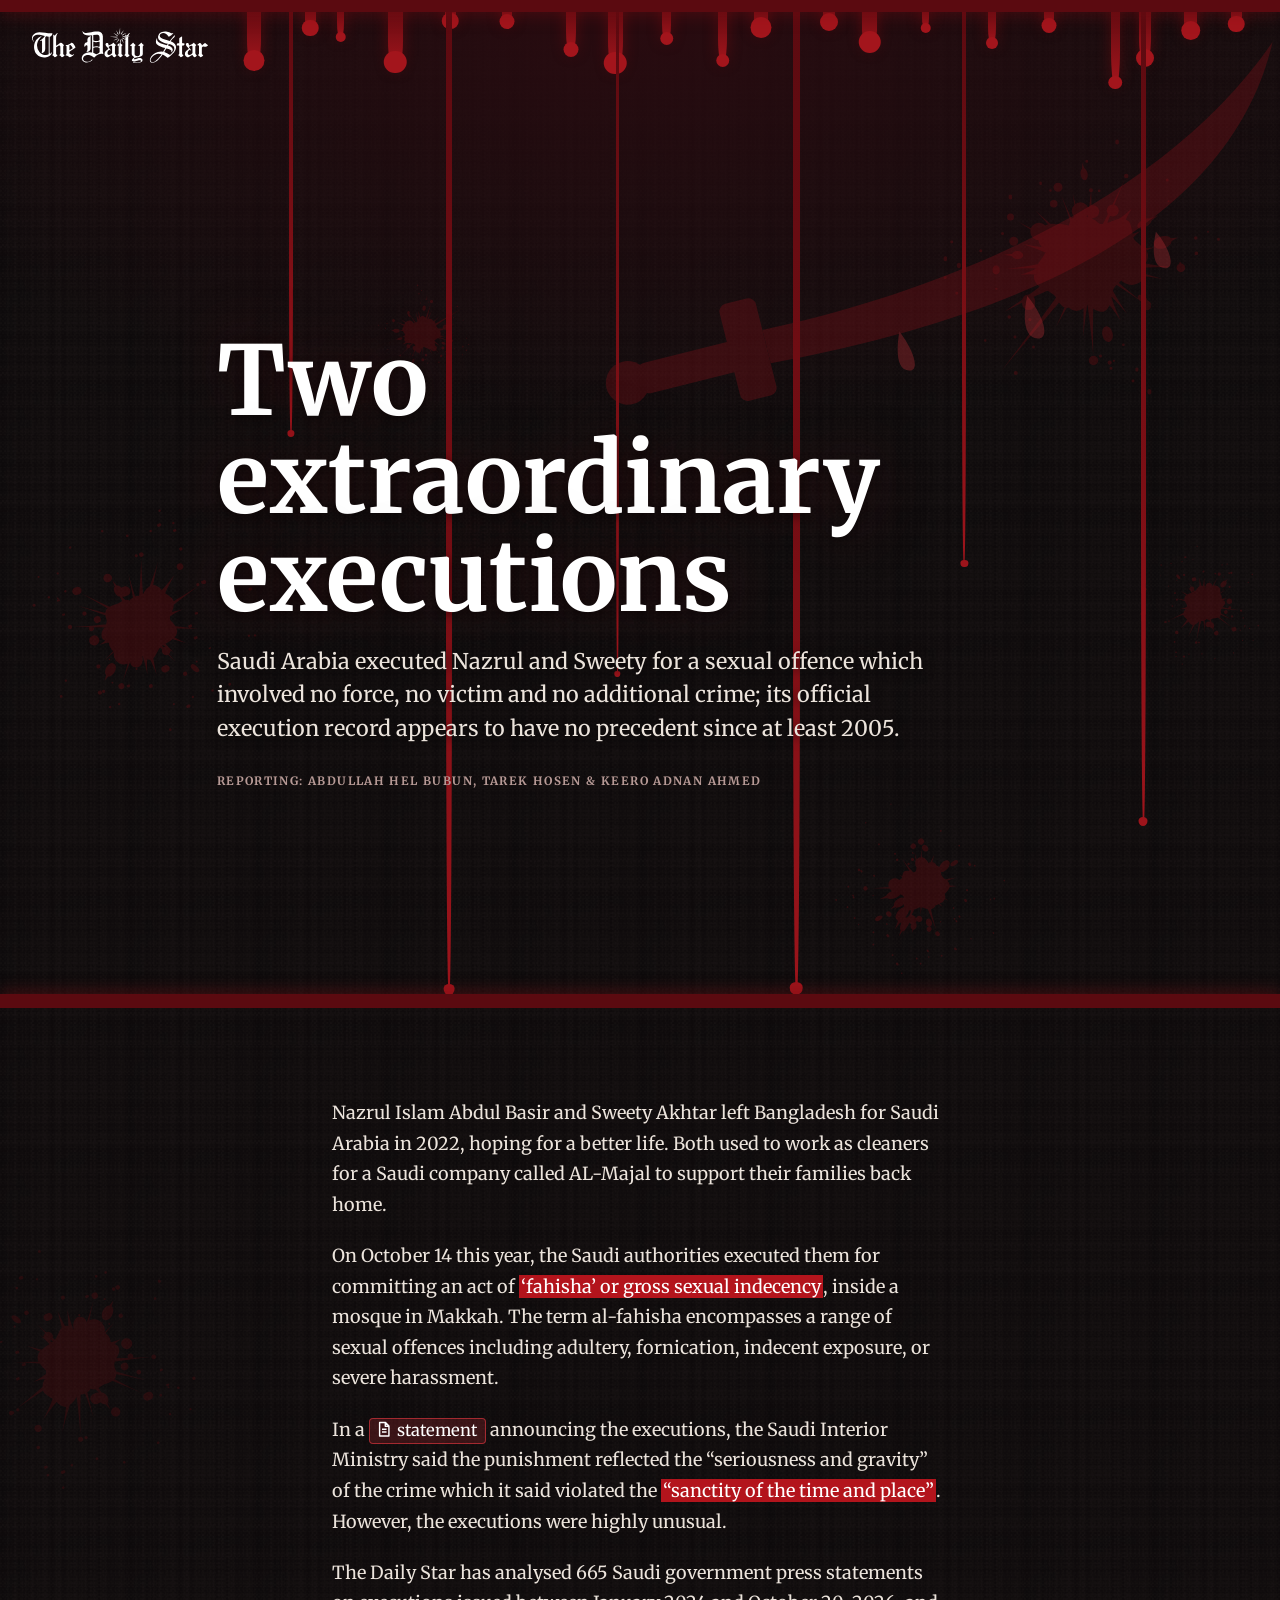
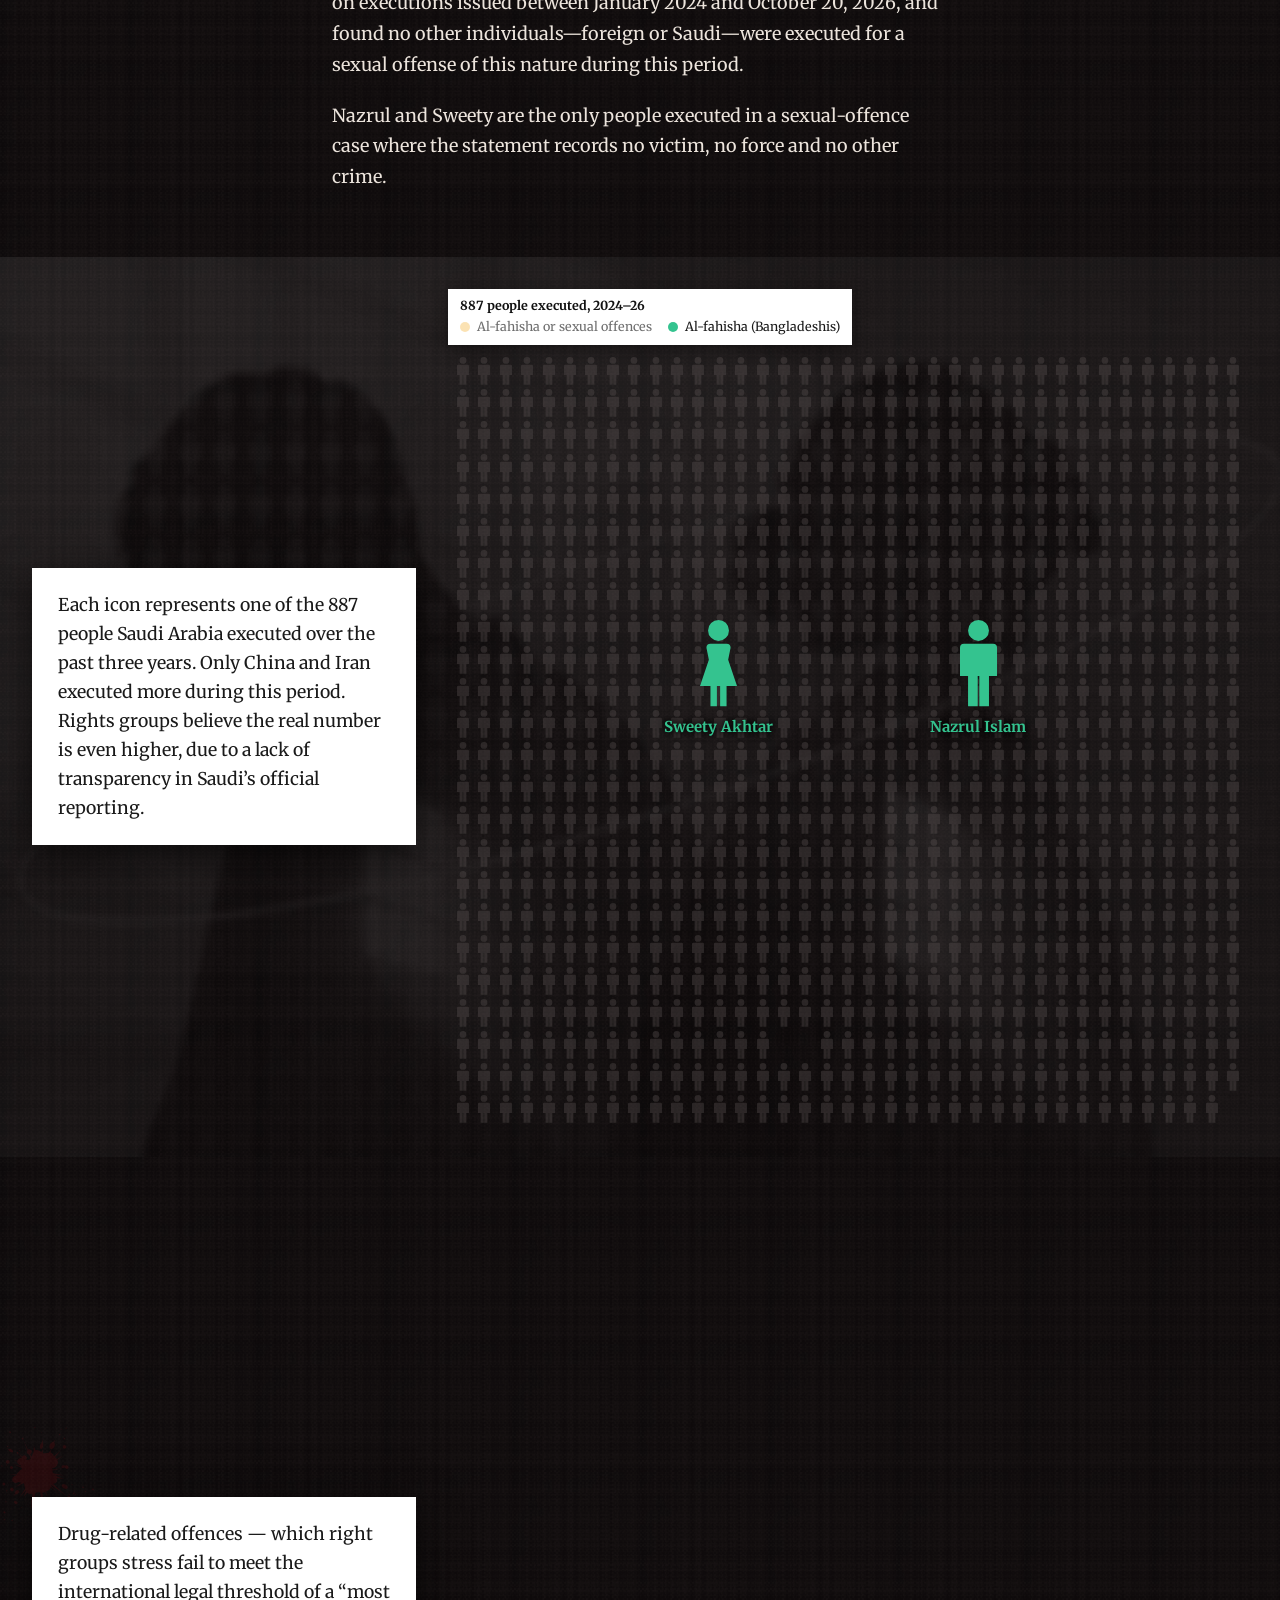
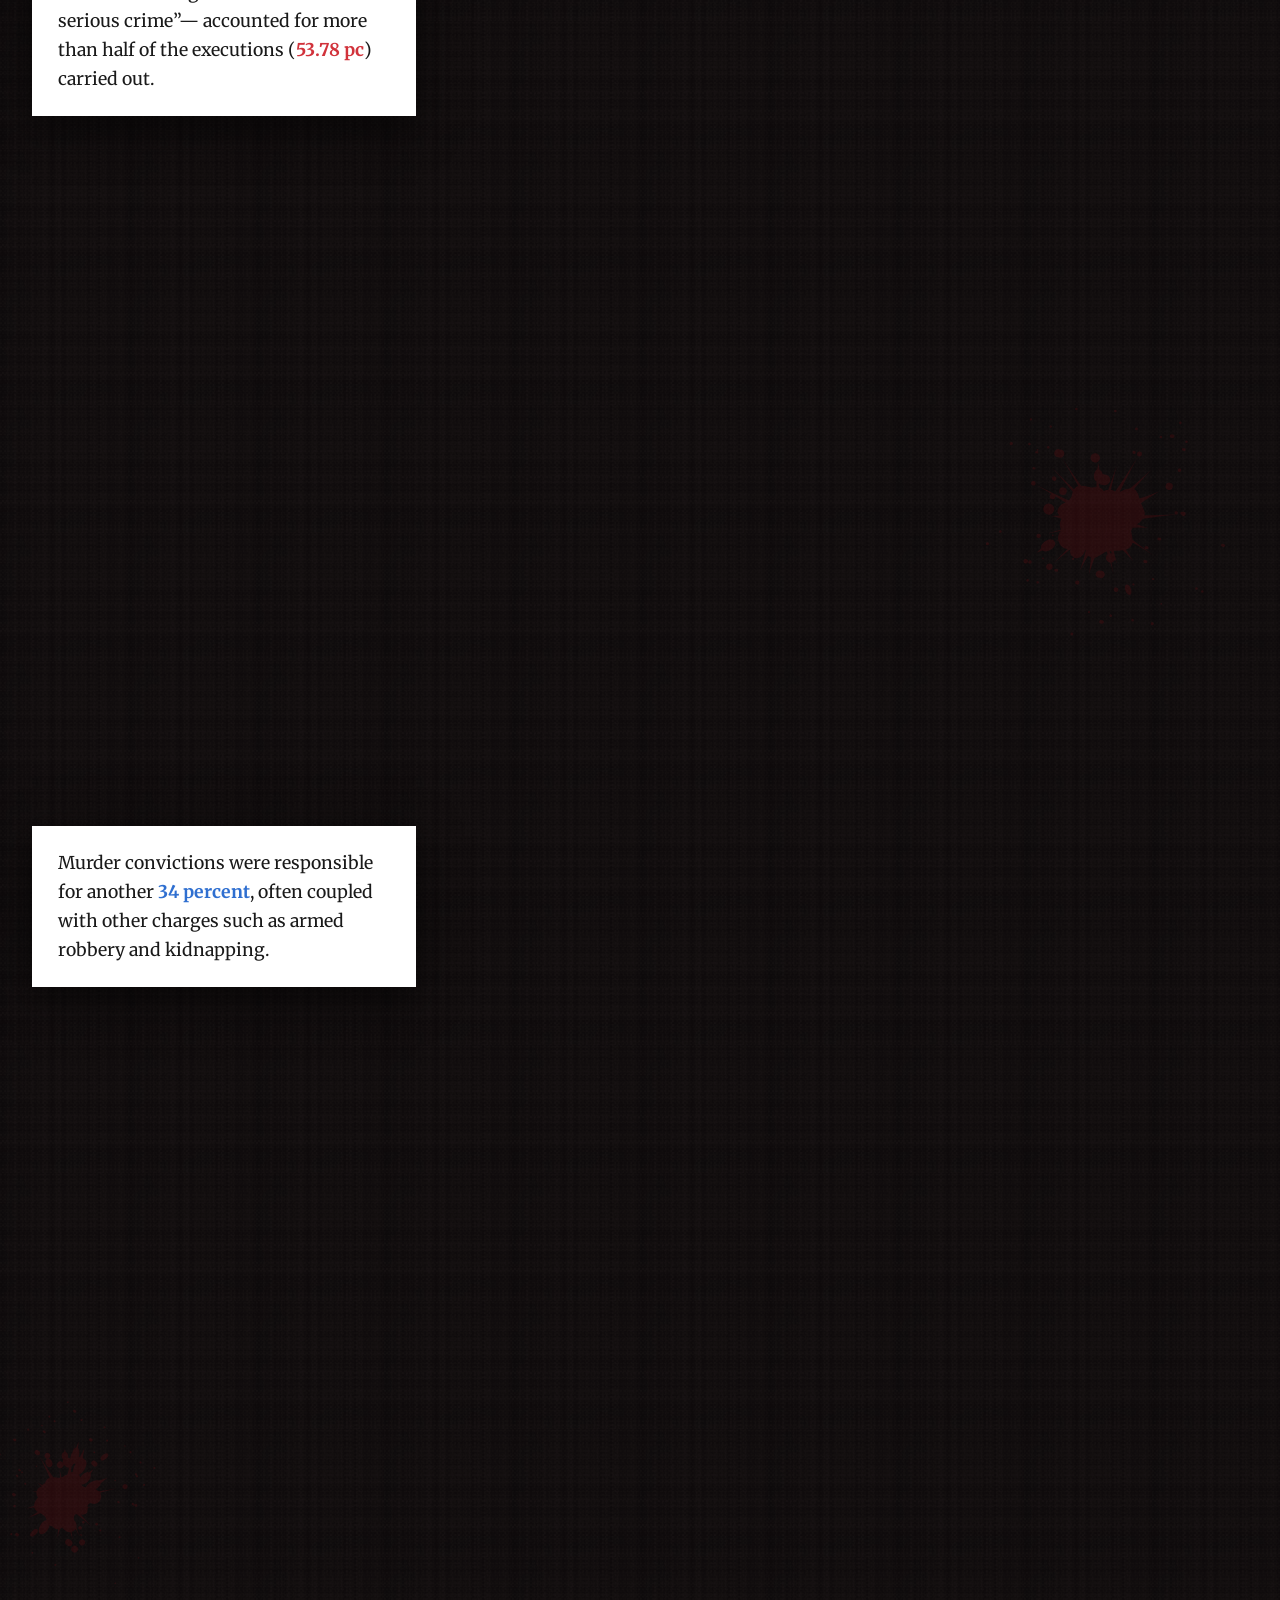
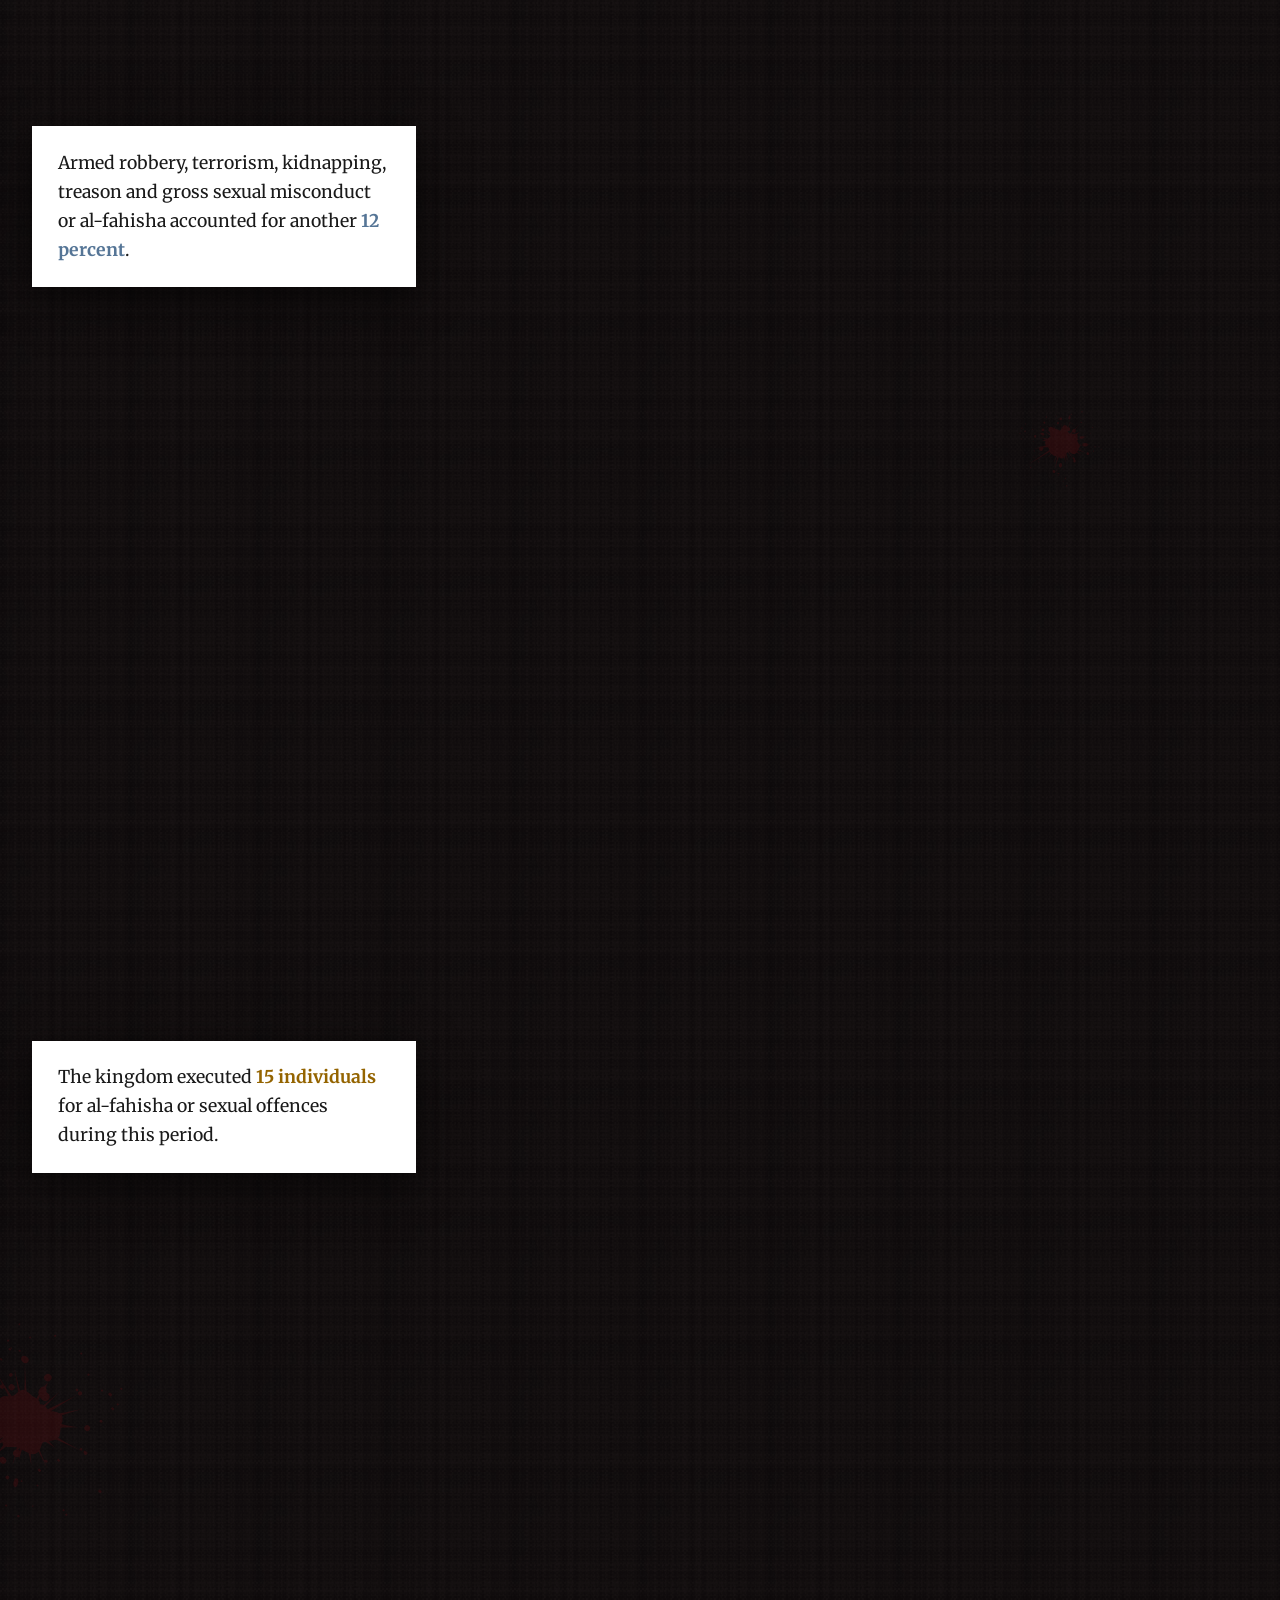
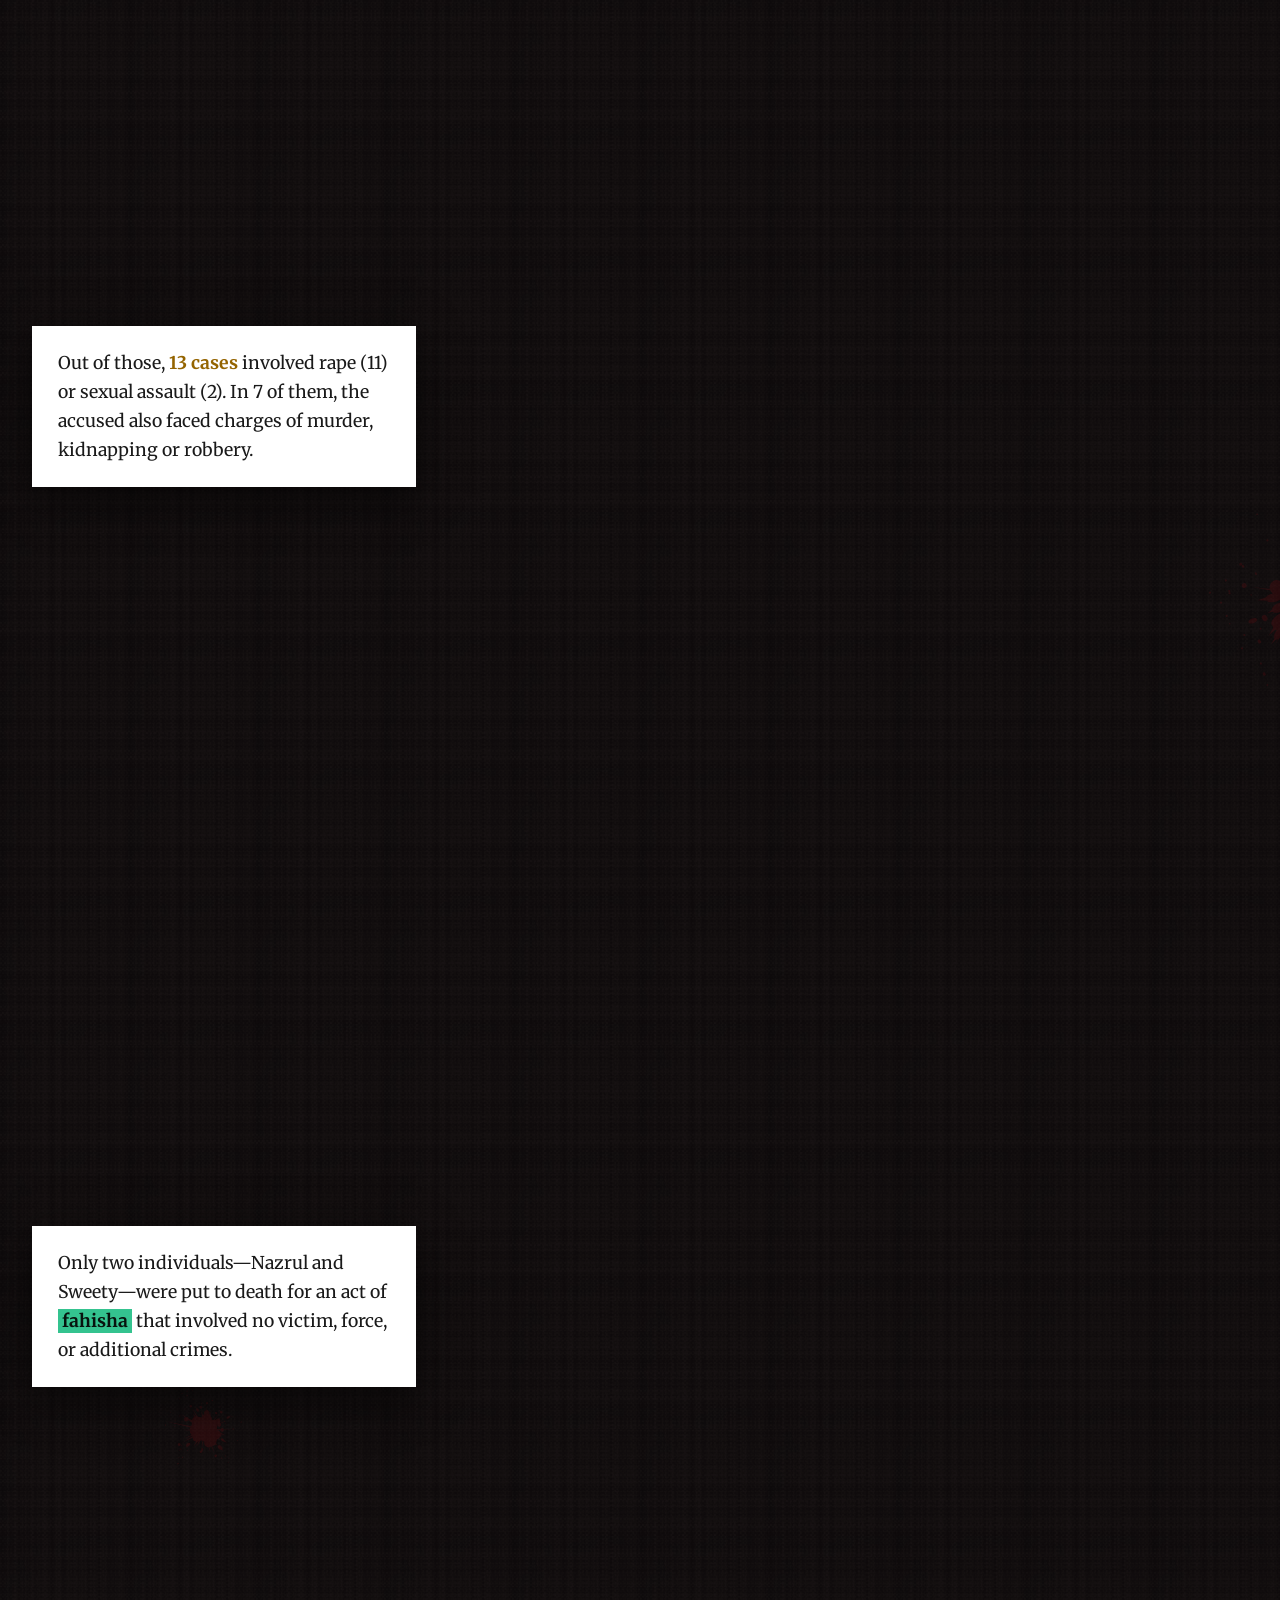
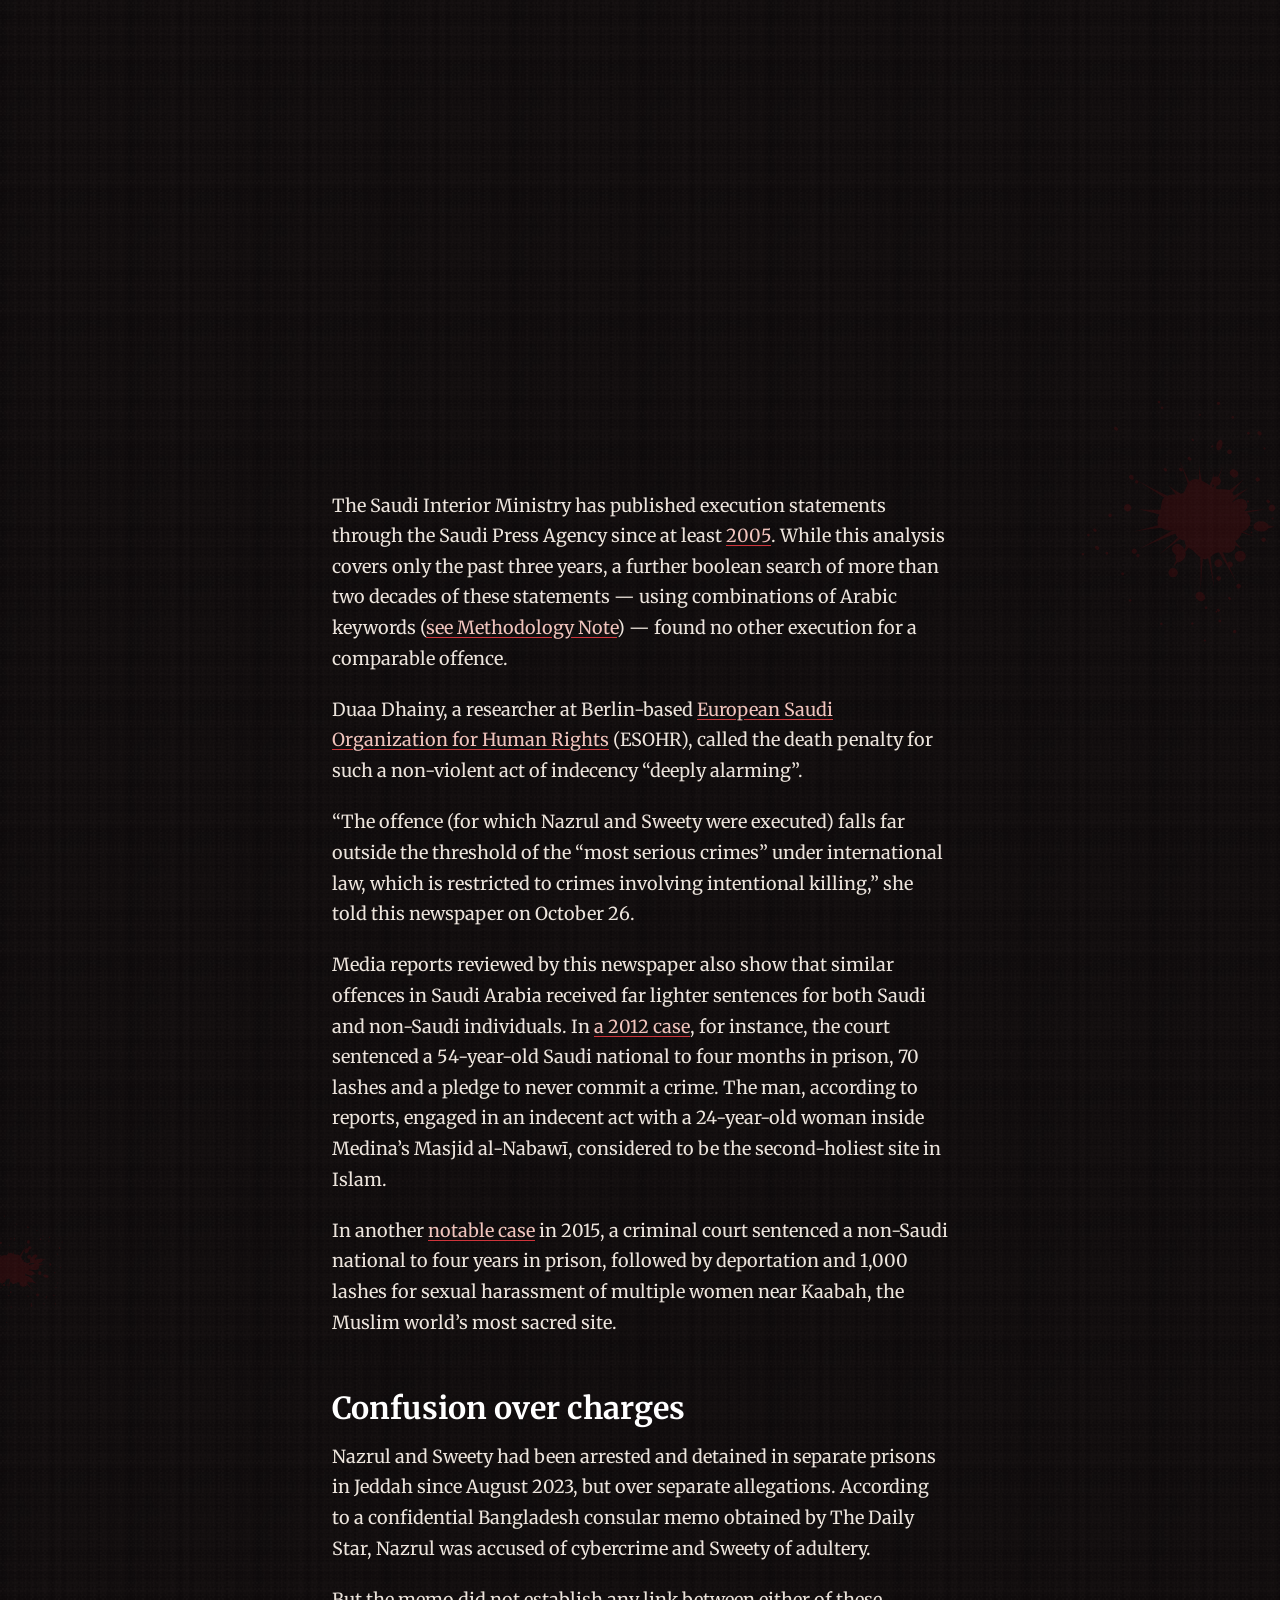
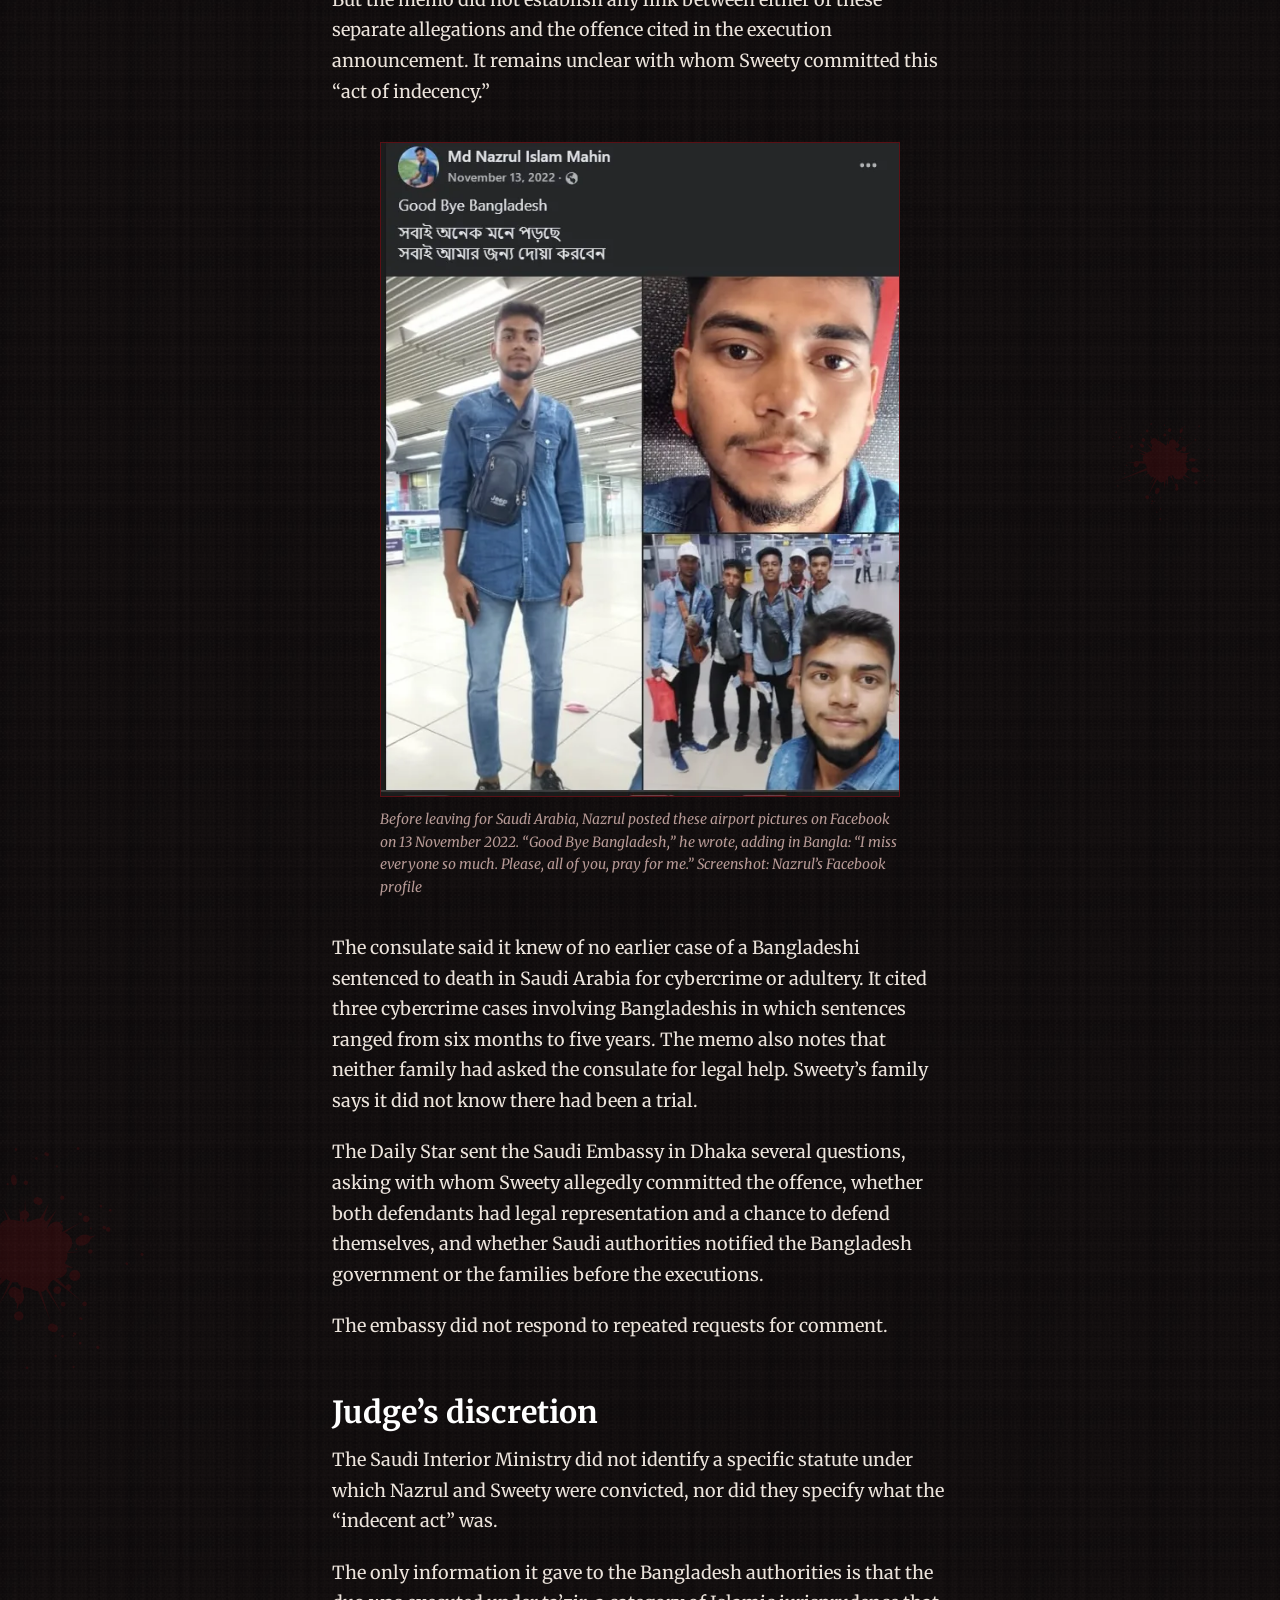
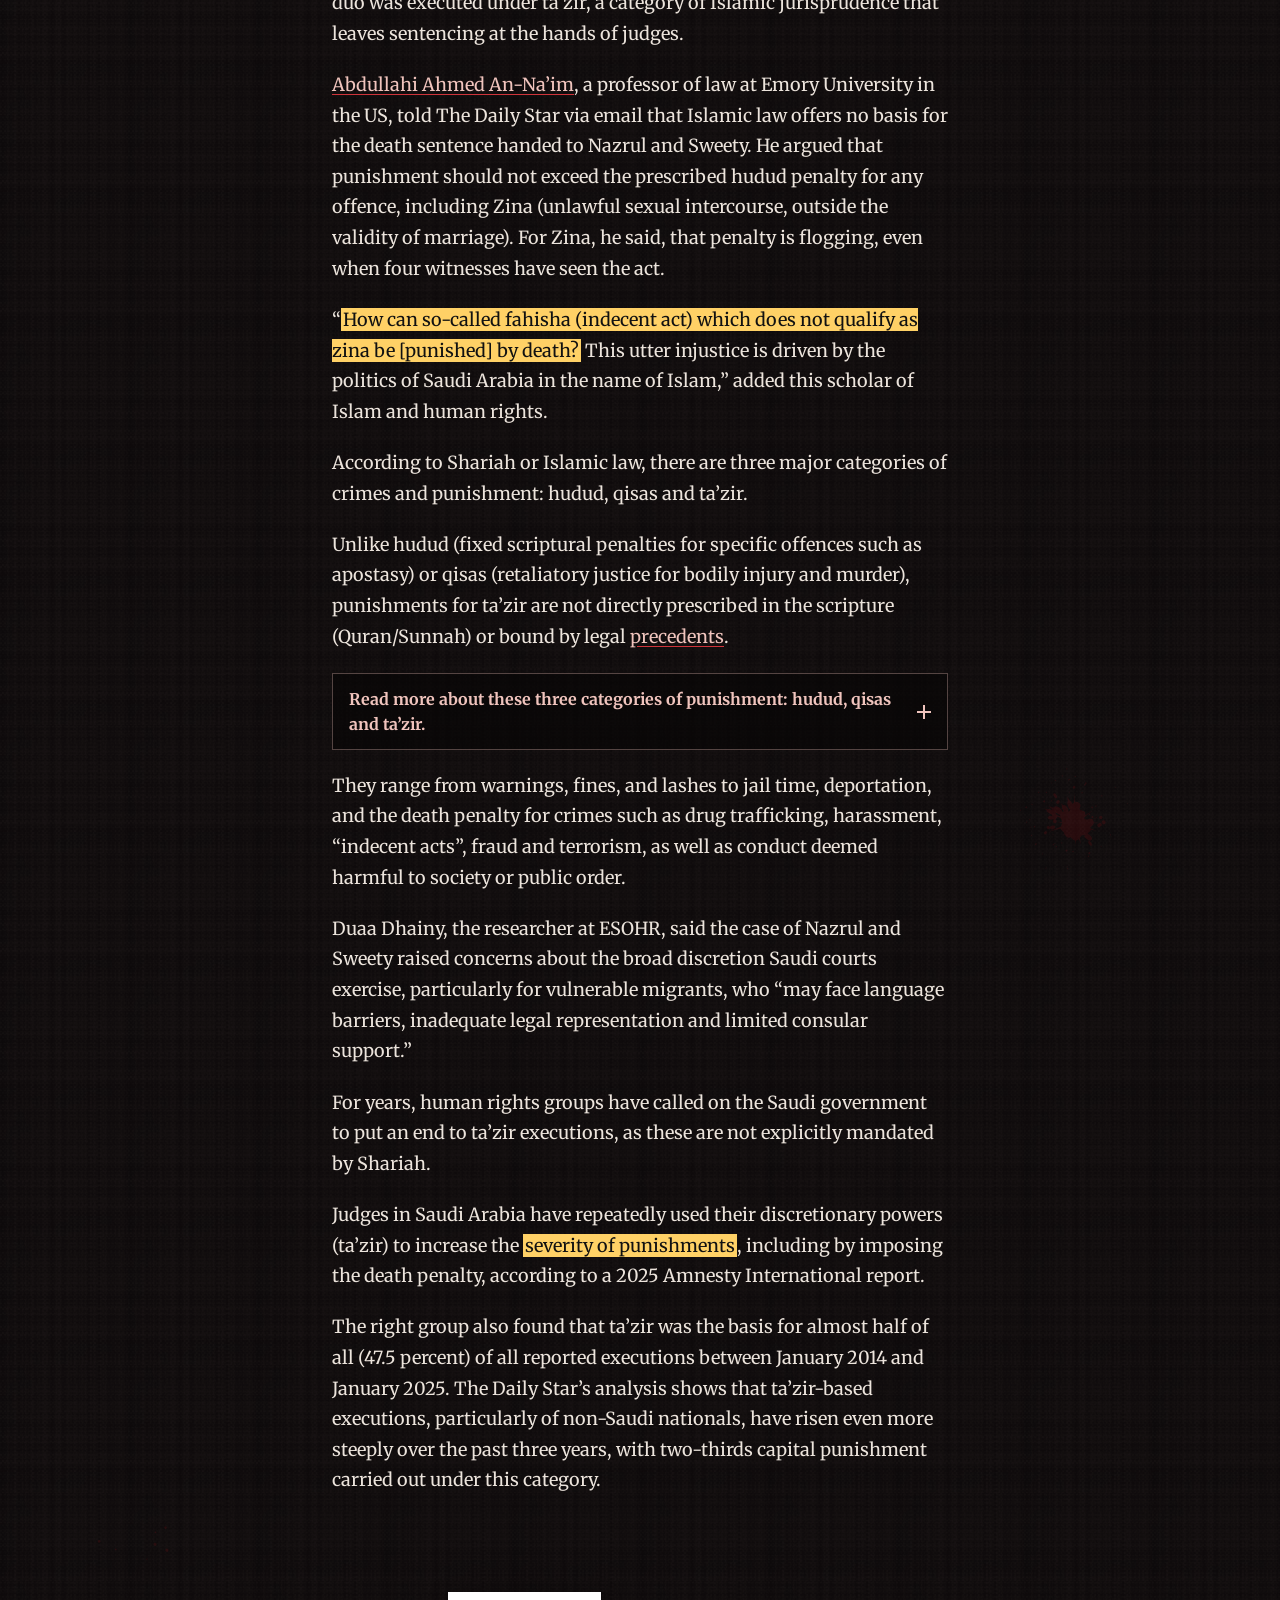
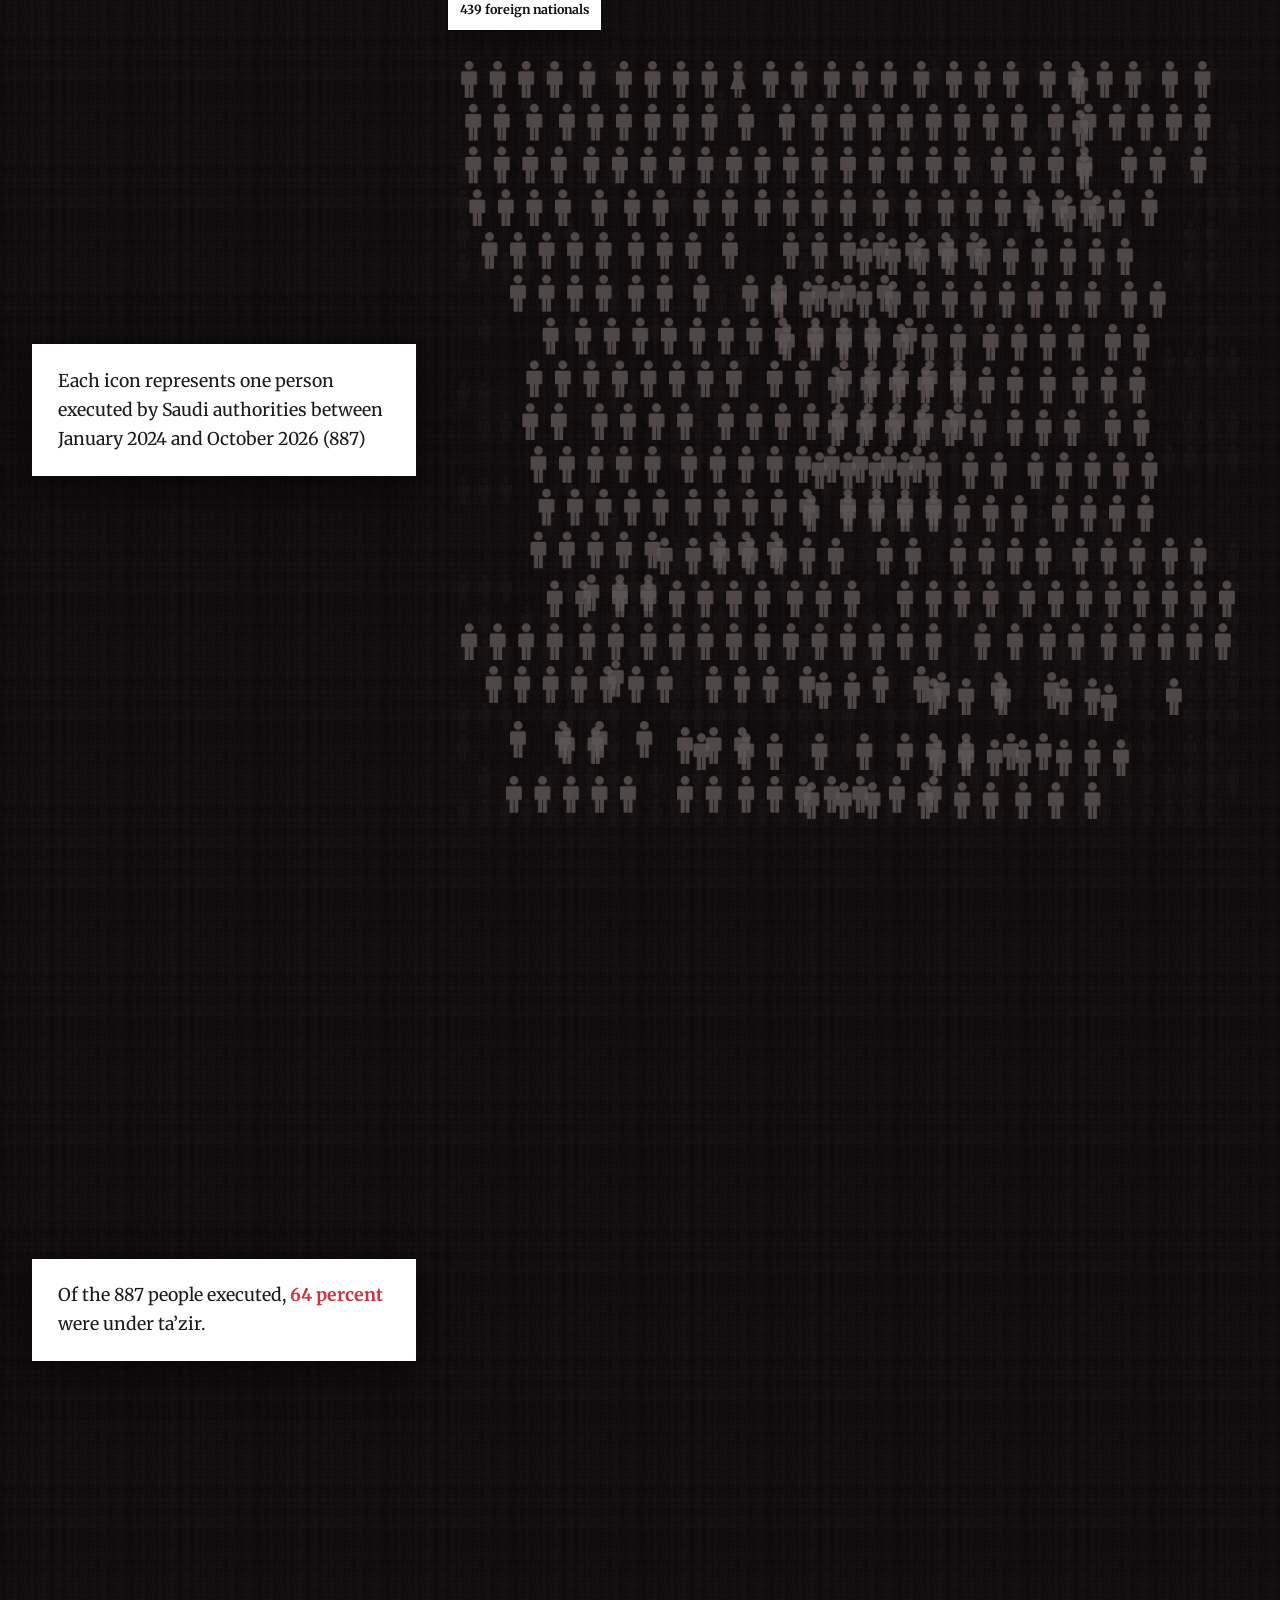
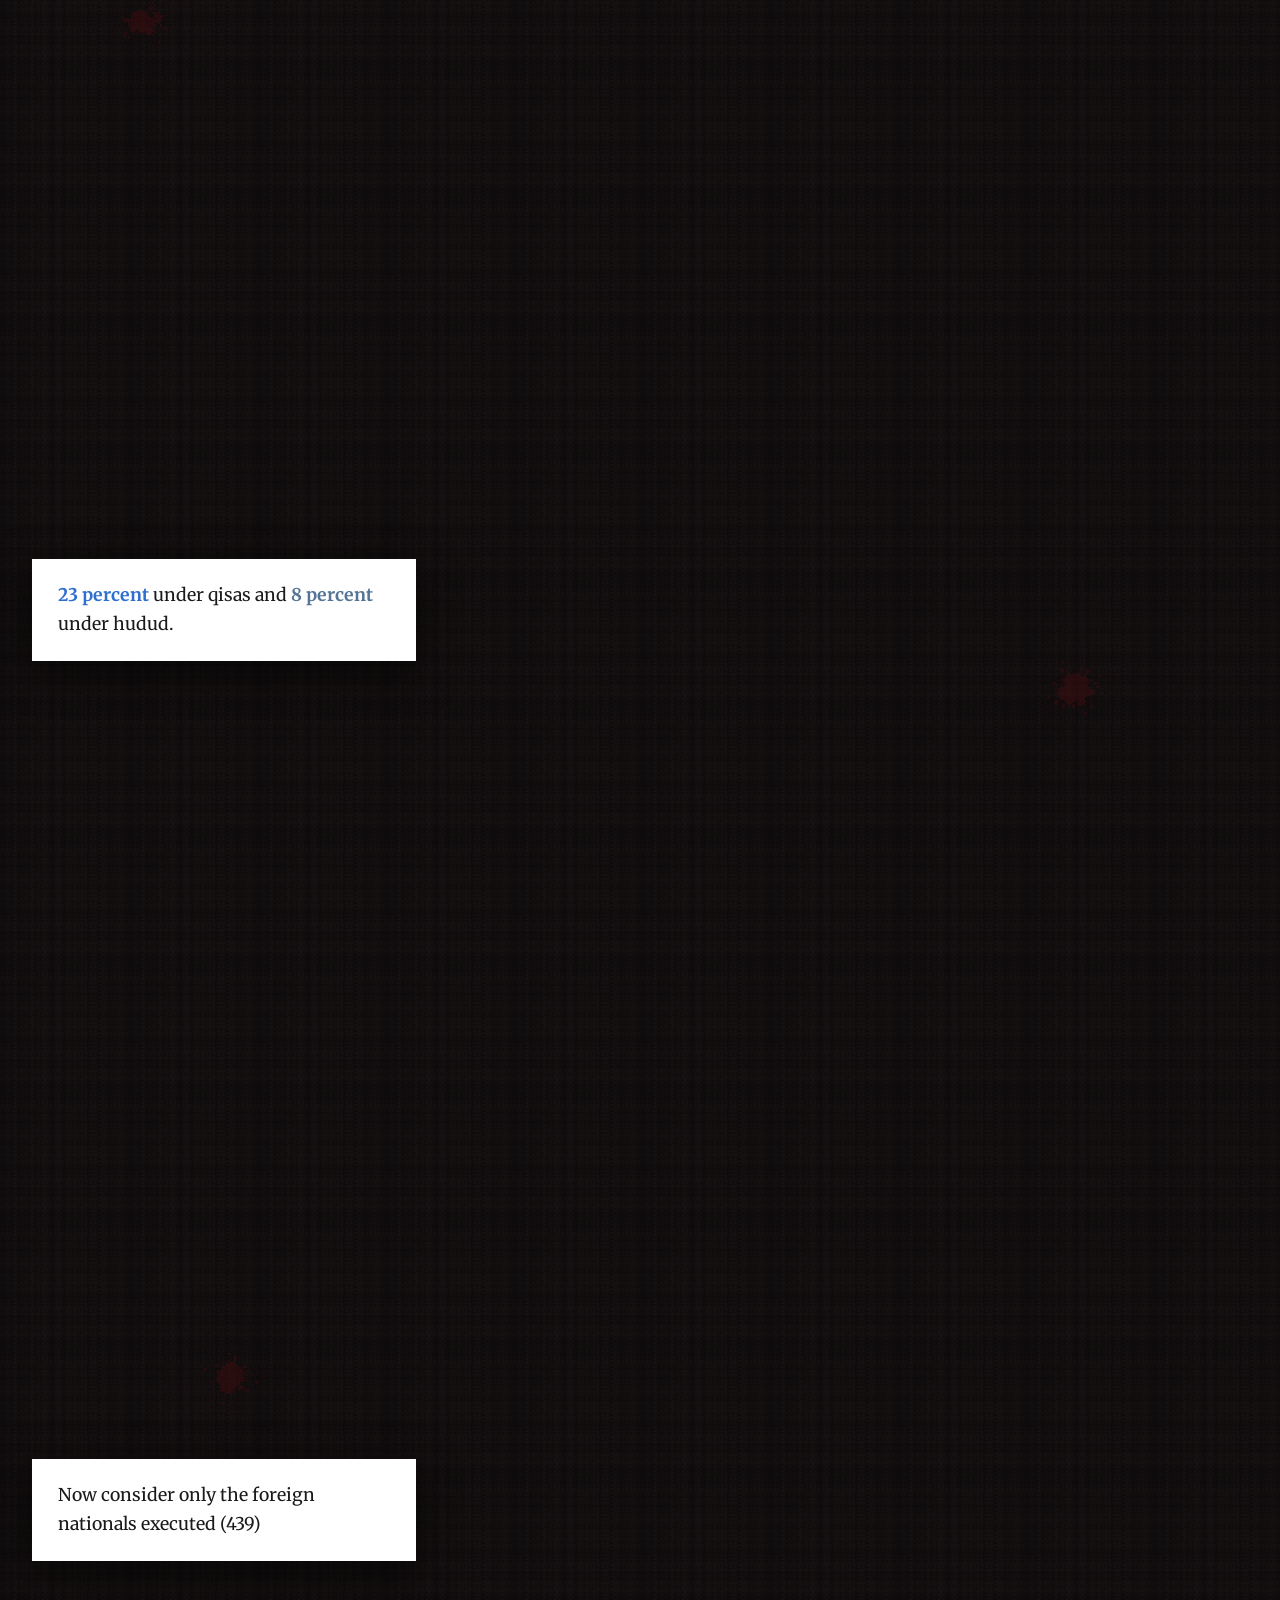
==== index.html @ 44b1507b "Scene 1 backdrop fills the whole phone screen On phones the backdrop was confined to the chart panel" ====
<!DOCTYPE html>
<html lang="en">

<head>
   <meta charset="utf-8">
   <meta name="viewport" content="width=device-width,initial-scale=1">
   <script>(function (l) { if (!/(\/|\.html?)$/.test(l.pathname)) l.replace(l.pathname + '/' + l.search + l.hash) })(location); document.documentElement.className += ' js'</script>
   <title>Two extraordinary executions | The Daily Star</title>
   <meta name="description"
      content="A Daily Star analysis of 665 Saudi government execution statements between January 2024 and 20 October 2026 reveals that the execution of Nazrul and Sweety was extremely unusual.">
   <meta name="author" content="Abdullah Hel Bubun, Tarek Hosen, Keero Adnan Ahmed">
   <meta name="keywords"
      content="Saudi Arabia executions, Saudi Arabia death penalty, Bangladeshi executed in Saudi Arabia, Nazrul Islam Abdul Basir, Sweety Akhtar, Nazrul and Sweety execution, fahisha, indecency execution Makkah, ta'zir, qisas, hudud, Saudi Interior Ministry, Saudi war on drugs, drug-related executions, captagon, foreign nationals executed in Saudi Arabia, migrant workers Saudi Arabia, Bangladeshi migrants, Amnesty International, Reprieve, European Saudi Organization for Human Rights, most serious crimes international law, Islamic law death penalty, Saudi executions 2025, Saudi executions 2026, The Daily Star investigation">
   <meta name="news_keywords"
      content="Saudi Arabia executions, Saudi Arabia death penalty, Bangladeshi executed in Saudi Arabia, Nazrul Islam Abdul Basir, Sweety Akhtar, Nazrul and Sweety execution, fahisha, indecency execution Makkah, ta'zir, qisas">
   <meta name="robots" content="index, follow, max-image-preview:large, max-snippet:-1, max-video-preview:-1">
   <meta name="googlebot" content="index, follow, max-image-preview:large, max-snippet:-1">
   <meta name="publisher" content="The Daily Star">
   <meta name="copyright" content="The Daily Star">
   <link rel="canonical" href="https://campaign.thedailystar.net/saudi-execution/">
   <meta name="theme-color" content="#080506">
   <meta property="og:type" content="article">
   <meta property="og:site_name" content="The Daily Star">
   <meta property="og:locale" content="en_US">
   <meta property="og:url" content="https://campaign.thedailystar.net/saudi-execution/">
   <meta property="og:title" content="Two extraordinary executions">
   <meta property="og:description"
      content="A Daily Star analysis of 665 Saudi government execution statements between January 2024 and 20 October 2026 reveals that the execution of Nazrul and Sweety was extremely unusual.">
   <meta property="og:image" content="https://campaign.thedailystar.net/saudi-execution/img/share.jpg">
   <meta property="og:image:type" content="image/jpeg">
   <meta property="og:image:width" content="1200">
   <meta property="og:image:height" content="630">
   <meta property="og:image:alt"
      content="Illustration by Anwar Sohel: the silhouettes of a man and a woman, heads bowed, filled with rows of small red human figures, against a grey wall marked by the shadow of a barred window">
   <meta property="article:published_time" content="2026-11-07T00:00:00+06:00">
   <meta property="article:modified_time" content="2026-11-07T00:00:00+06:00">
   <meta property="og:updated_time" content="2026-11-07T00:00:00+06:00">
   <meta property="article:author" content="Abdullah Hel Bubun">
   <meta property="article:author" content="Tarek Hosen">
   <meta property="article:author" content="Keero Adnan Ahmed">
   <meta property="article:tag" content="Saudi Arabia executions">
   <meta property="article:tag" content="Saudi Arabia death penalty">
   <meta property="article:tag" content="Bangladeshi executed in Saudi Arabia">
   <meta property="article:tag" content="Nazrul Islam Abdul Basir">
   <meta property="article:tag" content="Sweety Akhtar">
   <meta property="article:tag" content="Nazrul and Sweety execution">
   <meta property="article:tag" content="fahisha">
   <meta property="article:tag" content="indecency execution Makkah">
   <meta property="article:tag" content="ta'zir">
   <meta property="article:tag" content="qisas">
   <meta property="article:tag" content="hudud">
   <meta property="article:tag" content="Saudi Interior Ministry">
   <meta property="article:section" content="Investigation">
   <meta property="article:publisher" content="https://www.facebook.com/dailystarnews">
   <meta name="twitter:card" content="summary_large_image">
   <meta name="twitter:site" content="@dailystarnews">
   <meta name="twitter:title" content="Two extraordinary executions">
   <meta name="twitter:description"
      content="A Daily Star analysis of 665 Saudi government execution statements between January 2024 and 20 October 2026 reveals that the execution of Nazrul and Sweety was extremely unusual.">
   <meta name="twitter:image" content="https://campaign.thedailystar.net/saudi-execution/img/share.jpg">
   <meta name="twitter:image:alt"
      content="Illustration by Anwar Sohel: the silhouettes of a man and a woman, heads bowed, filled with rows of small red human figures, against a grey wall marked by the shadow of a barred window">
   <script
      type="application/ld+json">{"@context": "https://schema.org", "@type": "NewsArticle", "mainEntityOfPage": {"@type": "WebPage", "@id": "https://campaign.thedailystar.net/saudi-execution/"}, "url": "https://campaign.thedailystar.net/saudi-execution/", "headline": "Two extraordinary executions", "alternativeHeadline": "Saudi Arabia executed Nazrul and Sweety for a sexual offence which involved no force, no victim and no additional crime; its official execution record appears to have no precedent since at least 2005.", "description": "A Daily Star analysis of 665 Saudi government execution statements between January 2024 and 20 October 2026 reveals that the execution of Nazrul and Sweety was extremely unusual.", "image": ["https://campaign.thedailystar.net/saudi-execution/img/share-16x9.jpg", "https://campaign.thedailystar.net/saudi-execution/img/share-4x3.jpg", "https://campaign.thedailystar.net/saudi-execution/img/share-1x1.jpg", "https://campaign.thedailystar.net/saudi-execution/img/share.jpg"], "thumbnailUrl": "https://campaign.thedailystar.net/saudi-execution/img/share.jpg", "datePublished": "2026-11-07T00:00:00+06:00", "dateModified": "2026-11-07T00:00:00+06:00", "inLanguage": "en", "isAccessibleForFree": true, "articleSection": "Investigation", "keywords": ["Saudi Arabia executions", "Saudi Arabia death penalty", "Bangladeshi executed in Saudi Arabia", "Nazrul Islam Abdul Basir", "Sweety Akhtar", "Nazrul and Sweety execution", "fahisha", "indecency execution Makkah", "ta'zir", "qisas", "hudud", "Saudi Interior Ministry", "Saudi war on drugs", "drug-related executions", "captagon", "foreign nationals executed in Saudi Arabia", "migrant workers Saudi Arabia", "Bangladeshi migrants", "Amnesty International", "Reprieve", "European Saudi Organization for Human Rights", "most serious crimes international law", "Islamic law death penalty", "Saudi executions 2025", "Saudi executions 2026", "The Daily Star investigation"], "author": [{"@type": "Person", "name": "Abdullah Hel Bubun"}, {"@type": "Person", "name": "Tarek Hosen"}, {"@type": "Person", "name": "Keero Adnan Ahmed"}], "contributor": [{"@type": "Person", "name": "Mir Rownak"}], "publisher": {"@type": "NewsMediaOrganization", "name": "The Daily Star", "url": "https://www.thedailystar.net/", "logo": {"@type": "ImageObject", "url": "https://campaign.thedailystar.net/saudi-execution/img/logo.png", "width": 600, "height": 60}, "sameAs": ["https://www.facebook.com/dailystarnews", "https://x.com/dailystarnews", "https://www.youtube.com/channel/UCKSJ5rTXq-pYgAmAOhVS_zQ", "https://www.instagram.com/dailystar_bd/", "https://www.linkedin.com/company/thedailystar/"]}, "contentLocation": {"@type": "Place", "name": "Makkah, Saudi Arabia"}, "wordCount": 2745, "copyrightYear": 2026, "copyrightHolder": {"@type": "NewsMediaOrganization", "name": "The Daily Star"}, "about": [{"@type": "Thing", "name": "Capital punishment in Saudi Arabia"}, {"@type": "Thing", "name": "Bangladeshi migrant workers"}], "mentions": [{"@type": "Person", "name": "Nazrul Islam Abdul Basir"}, {"@type": "Person", "name": "Sweety Akhtar"}, {"@type": "Organization", "name": "Amnesty International"}, {"@type": "Organization", "name": "Reprieve"}, {"@type": "Organization", "name": "European Saudi Organization for Human Rights"}, {"@type": "GovernmentOrganization", "name": "Ministry of Interior, Saudi Arabia"}]}</script>
   <link rel="icon" href="img/favicon.ico" sizes="16x16">
   <link rel="sitemap" type="application/xml" title="Sitemap" href="sitemap.xml">
   <link rel="preload" href="fonts/merriweather-700.woff2" as="font" type="font/woff2" crossorigin>
   <link rel="preload" href="fonts/merriweather-400.woff2" as="font" type="font/woff2" crossorigin>
   <style>
      /* Two extraordinary executions: story styles */
      @font-face {
         font-family: Merriweather;
         src: url(fonts/merriweather-400.woff2) format("woff2");
         font-weight: 400;
         font-style: normal;
         font-display: swap
      }

      @font-face {
         font-family: Merriweather;
         src: url(fonts/merriweather-700.woff2) format("woff2");
         font-weight: 600 700;
         font-style: normal;
         font-display: swap
      }

      @font-face {
         font-family: Merriweather;
         src: url(fonts/merriweather-400i.woff2) format("woff2");
         font-weight: 400;
         font-style: italic;
         font-display: swap
      }

      :root {
         --bg: #080506;
         --ink: #ece4dc;
         --dim: #b79a96;
         --red: #d0343b;
         --blood: #5b0a10;
         --blood-hi: #a3151c;
         --gutter: clamp(16px, 4vw, 32px);
         --serif: Merriweather, Georgia, "Times New Roman", serif;
         /* chart categories: the dots, the legend swatches and the numbers in the cards share these */
         --c-d: #e0434b;
         --c-m: #3b7ddd;
         --c-o: #7f9cbb;
         --c-i: #34c38f;
         --hero-h: 112vh;
      }

      @supports (height:1svh) {
         :root {
            --hero-h: 112svh
         }
      }

      * {
         box-sizing: border-box
      }

      html {
         scroll-behavior: smooth;
         -webkit-text-size-adjust: 100%
      }

      body {
         margin: 0;
         color: var(--ink);
         font: 19px/1.7 var(--serif);
         background: var(--bg);
         overflow-x: hidden
      }

      img {
         max-width: 100%
      }

      h1,
      h2,
      h3 {
         text-wrap: balance
      }

      :focus-visible {
         outline: 2px solid #f0c4bd;
         outline-offset: 3px
      }

      .sr {
         position: absolute !important;
         width: 1px;
         height: 1px;
         margin: -1px;
         padding: 0;
         overflow: hidden;
         clip: rect(0 0 0 0);
         white-space: nowrap;
         border: 0
      }

      .skip {
         position: absolute;
         left: var(--gutter);
         top: -60px;
         z-index: 30;
         background: #fff;
         color: #111;
         padding: .5rem .9rem;
         font-size: .9rem
      }

      .skip:focus {
         top: 12px
      }

      /* ---------- the long canvas: one textured ground under the hero and the whole story ---------- */
      .page {
         position: relative;
         z-index: 0
      }

      /* overflow-anchor: the splatters sit at a share of the page height, so when a panel opens they move; the browser
   must not hold one of them still (it would scroll the text away from the reader’s finger) */
      .page__canvas {
         position: absolute;
         inset: 0;
         z-index: -1;
         overflow: hidden;
         overflow-anchor: none;
         pointer-events: none;
         background: url(img/canvas.webp) 0 0/128px 128px
      }

      .spl {
         position: absolute;
         width: var(--s);
         height: var(--s);
         margin: calc(var(--s)/-2) 0 0 calc(var(--s)/-2);
         fill: #7a0c12;
         opacity: .3;
         transform: rotate(var(--r, 0deg))
      }

      .page__canvas .spl {
         top: calc(var(--hero-h) + (100% - var(--hero-h)) * var(--p));
         opacity: .22
      }

      /* ---------- hero ---------- */
      .hero {
         position: relative;
         min-height: var(--hero-h);
         display: flex;
         flex-direction: column;
         overflow: hidden
      }

      .hero__art {
         position: absolute;
         inset: 0;
         pointer-events: none
      }

      .hero__glow {
         position: absolute;
         inset: 0;
         background: radial-gradient(ellipse 90% 60% at 50% 0, #2a0b10 0, rgba(42, 11, 16, 0) 72%)
      }

      .sword {
         position: absolute;
         right: -4%;
         top: 10%;
         width: min(80vw, 780px);
         opacity: .3;
         transform: rotate(-14deg);
         fill: #8f1119
      }

      .sword .dr {
         fill: #d0343b
      }

      .band,
      .pool {
         position: absolute;
         left: 0;
         right: 0;
         background: var(--blood);
         box-shadow: 0 0 18px rgba(122, 12, 16, .6)
      }

      .band {
         top: 0;
         height: 12px
      }

      .pool {
         bottom: 0;
         height: 14px
      }

      /* drips hang from the band, right of the logo; the long runs reach the pool */
      .drips {
         position: absolute;
         top: 0;
         bottom: 12px;
         right: 0;
         left: calc(var(--gutter) + var(--logo-w) + 20px)
      }

      .drips>i {
         position: absolute;
         top: 0;
         background: linear-gradient(#5b0a10, #a3151c);
         border-radius: 0 0 40% 40%;
         transform-origin: top;
         animation: drip ease-in-out infinite;
         box-shadow: 0 0 14px rgba(122, 12, 16, .53)
      }

      .drips>i:after {
         content: "";
         position: absolute;
         bottom: -4px;
         left: 50%;
         width: 150%;
         height: 0;
         padding-top: 150%;
         transform: translateX(-50%);
         border-radius: 50%;
         background: #a3151c
      }

      @keyframes drip {

         0%,
         100% {
            transform: scaleY(.82)
         }

         50% {
            transform: scaleY(1.12)
         }
      }

      /* long runs: paint that kept running down the canvas; two reach the pool at the foot of the hero */
      .run {
         position: absolute;
         top: 0;
         height: var(--len);
         width: calc(var(--w) * 3);
         margin-left: calc(var(--w) * -1.5);
         overflow: hidden
      }

      .run i {
         position: absolute;
         top: 0;
         left: 50%;
         bottom: calc(var(--w) * 1.1);
         width: var(--w);
         margin-left: calc(var(--w) / -2);
         background: linear-gradient(#5b0a10, #7d0f15 60%, #9c141b);
         border-radius: 0 0 40% 40%
      }

      .run i:after {
         content: "";
         position: absolute;
         left: 50%;
         bottom: calc(var(--w) * -.9);
         width: 180%;
         height: 0;
         padding-top: 180%;
         transform: translateX(-50%);
         border-radius: 50% 50% 50% 50% / 42% 42% 58% 58%;
         background: #9c141b
      }

      @media (max-width:599px) {

         .drips>i:nth-child(2n),
         .run.w {
            display: none
         }
      }

      /* where the browser can tie animation to scroll, the runs creep down the canvas as the reader descends;
   elsewhere (Safari before 26, Firefox) story.js moves them the same way */
      @supports (animation-timeline:view()) {
         .hero {
            view-timeline: --hero block
         }

         .run i {
            animation: run linear both;
            animation-timeline: --hero;
            animation-range: contain 0% exit 45%
         }

         @keyframes run {
            from {
               transform: translateY(calc((var(--from) - 1) * 100%))
            }

            to {
               transform: none
            }
         }
      }

      @media (prefers-reduced-motion:reduce) {
         html {
            scroll-behavior: auto
         }

         .drips>i,
         .run i {
            animation: none
         }
      }

      /* the logo is fixed: over the hero it sits where it always did; once the reader scrolls it shrinks and rises
   (.sm), and blends by difference so it reads on the white cards and names band; hidden over the footer (.off),
   which has its own logo. --mast is the room the pinned charts and country list leave for it */
      .masthead {
         position: fixed;
         top: 28px;
         left: var(--gutter);
         z-index: 15;
         transform-origin: 0 0;
         transition: transform .3s, opacity .3s, visibility 0s
      }

      .masthead.sm {
         transform: translateY(-16px) scale(.72);
         mix-blend-mode: difference
      }

      .masthead.off {
         opacity: 0;
         visibility: hidden;
         transition: transform .3s, opacity .3s, visibility 0s .3s
      }

      /* phones: once the logo shrinks, a bar of the page ground sits behind it so text scrolls under a clear edge
   instead of running into the logo; it ends where the pinned charts' room (--mast) ends */
      .mbar {
         display: none
      }

      @media (max-width:759px) {
         .mbar {
            display: block;
            position: fixed;
            top: 0;
            left: 0;
            right: 0;
            height: var(--mast);
            z-index: 14;
            background: var(--bg) url(img/canvas.webp) 0 0/128px 128px;
            box-shadow: 0 1px 0 rgba(255, 255, 255, .1), 0 2px 14px rgba(0, 0, 0, .55);
            opacity: 0;
            visibility: hidden;
            pointer-events: none;
            transition: opacity .3s, visibility 0s .3s
         }

         .masthead.sm:not(.off)+.mbar {
            opacity: 1;
            visibility: visible;
            transition: opacity .3s, visibility 0s
         }
      }

      @media (prefers-reduced-motion:reduce) {

         .masthead,
         .masthead.off,
         .mbar,
         .masthead.sm:not(.off)+.mbar {
            transition: none
         }
      }

      :root {
         --logo-w: clamp(124px, 7vw + 96px, 176px);
         --mast: calc(var(--logo-w) * .143 + 22px)
      }

      .masthead a {
         display: block;
         color: #fff
      }

      .masthead .tds-logo {
         display: block;
         width: var(--logo-w);
         height: calc(var(--logo-w) * .1986);
         fill: currentColor
      }

      /* the title block must end above the fold on every screen: sizes follow the width, and are capped by the height
   (12.5vh title, vh-led dek and gaps) so short laptop windows and phones held sideways still show the byline;
   under ~560px tall the bottom padding grows, because the hero's extra 12vh sits below the fold */
      .hero__body {
         position: relative;
         z-index: 2;
         flex: 1 0 auto;
         display: flex;
         flex-direction: column;
         justify-content: center;
         width: 100%;
         max-width: 1000px;
         margin: 0 auto;
         padding: max(17vh, 76px) 6vw max(4vh, 90px - 12vh);
         padding: max(17svh, 76px) 6vw max(4svh, 90px - 12svh)
      }

      @media (max-width:699px) {
         .hero__body {
            padding-left: var(--gutter);
            padding-right: var(--gutter)
         }
      }

      h1 {
         font-size: clamp(min(2.6rem, 12.5vh), min(8vw, 12.5vh), 6rem);
         font-size: clamp(min(2.6rem, 12.5svh), min(8vw, 12.5svh), 6rem);
         line-height: 1.02;
         margin: 0 0 min(1.1rem, 2.6vh);
         color: #fff;
         text-shadow: 0 0 60px rgba(90, 18, 24, .4), 0 2px 12px rgba(8, 5, 6, .6);
         font-weight: 700
      }

      h1:focus {
         outline: 0
      }

      /* “extraordinary” is one long word: on narrow phones size the title to the screen so it never clips */
      @media (max-width:420px) {
         h1 {
            font-size: min(10.2vw, 12.5vh);
            font-size: min(10.2vw, 12.5svh)
         }
      }

      .dek {
         max-width: 34em;
         margin: 0 0 min(1.6rem, 3.6vh);
         font-size: max(.9rem, min(clamp(1.05rem, .95rem + .6vw, 1.35rem), 2.7px + 2.8vh));
         font-size: max(.9rem, min(clamp(1.05rem, .95rem + .6vw, 1.35rem), 2.7px + 2.8svh));
         line-height: 1.55;
         color: var(--ink);
         text-shadow: 0 2px 12px rgba(8, 5, 6, .7)
      }

      .by {
         font: 700 .72rem/1.8 var(--serif);
         letter-spacing: .12em;
         text-transform: uppercase;
         color: var(--dim);
         margin: 0
      }

      /* ---------- story ---------- */
      main {
         display: block;
         padding: clamp(64px, 10vh, 120px) 0 clamp(48px, 8vh, 96px)
      }

      .txt {
         position: relative;
         max-width: 680px;
         margin: 0 auto;
         padding: 0 var(--gutter);
         font-size: 18px
      }

      .txt p {
         margin: 0 0 1.15em
      }

      h2 {
         font-size: clamp(1.6rem, 1.2rem + 1.6vw, 1.9rem);
         line-height: 1.25;
         color: #fff;
         margin: 3.2rem 0 .9rem
      }

      .txt a,
      .meth__in a {
         color: #f0c4bd;
         text-decoration: underline;
         text-decoration-color: var(--red);
         text-underline-offset: 3px
      }

      @media (hover:hover) and (pointer:fine) {

         .txt a:hover,
         .meth__in a:hover {
            color: #fff
         }
      }

      mark.y {
         background: #ffd166;
         color: #111;
         padding: 0 2px
      }

      mark.r {
         background: #b3141c;
         color: #fff;
         padding: 0 2px
      }

      /* al-fahisha in the scene-1 cards: a highlighter in the dots’ green, so the words stand out like its two dots */
      mark.g {
         background: var(--c-i);
         color: #08130e;
         font-weight: 700;
         padding: 1px 4px;
         -webkit-box-decoration-break: clone;
         box-decoration-break: clone
      }

      /* a number in a card wears its category's colour: the dot hue, deepened just enough to read on the white card */
      mark.k {
         background: none;
         padding: 0;
         font-weight: 700
      }

      .k-d,
      .k-t {
         color: #d1323b
      }

      .k-m,
      .k-q {
         color: #2f6fd0
      }

      .k-o,
      .k-h {
         color: #557596
      }

      .k-i {
         color: #0f7f57
      }

      .k-s {
         color: #946400
      }

      /* ---------- three categories of Islamic criminal law: tap the line, then a tab ---------- */
      .cats {
         margin: 0 0 1.15em;
         border: 1px solid rgba(240, 196, 189, .32);
         background: rgba(8, 5, 6, .6)
      }

      .cats summary {
         display: flex;
         align-items: center;
         gap: .7rem;
         cursor: pointer;
         list-style: none;
         -webkit-tap-highlight-color: transparent
      }

      .cats summary::-webkit-details-marker,
      .meth summary::-webkit-details-marker {
         display: none
      }

      /* a plus that turns to a cross when open */
      .cats summary:after,
      .meth summary:after {
         content: "";
         flex: none;
         width: 14px;
         height: 14px;
         margin-left: auto;
         background: linear-gradient(currentColor, currentColor) 50%/100% 2px no-repeat, linear-gradient(currentColor, currentColor) 50%/2px 100% no-repeat;
         transition: transform .25s
      }

      .cats[open]>summary:after,
      .meth[open]>summary:after {
         transform: rotate(45deg)
      }

      /* methodology note: a native disclosure on the page ground, between the names band and the footer */
      .mband {
         padding: 2.6rem var(--gutter) 2.8rem;
         text-align: center
      }

      .meth {
         max-width: 680px;
         margin: 0 auto;
         scroll-margin-top: 1.5rem
      }

      .meth summary {
         display: inline-flex;
         align-items: center;
         gap: .8rem;
         min-height: 44px;
         padding: .7rem 1.15rem;
         font: 700 1rem/1.4 var(--serif);
         color: #f0c4bd;
         border: 1px solid rgba(240, 196, 189, .32);
         background: rgba(8, 5, 6, .6);
         cursor: pointer;
         list-style: none;
         -webkit-tap-highlight-color: transparent
      }

      .meth summary:after {
         margin-left: 0
      }

      .meth__in {
         margin-top: 1.4rem;
         text-align: left
      }

      .meth__in p {
         margin: 0 0 1.1em;
         font-size: .95rem;
         line-height: 1.7
      }

      .meth__in p:last-child {
         margin-bottom: 0
      }

      .meth__in ul {
         margin: 0 0 1.1em;
         padding-left: 1.2em;
         font-size: .95rem;
         line-height: 1.7
      }

      .meth__in li {
         margin-bottom: .5em
      }

      .meth__in [lang=ar] {
         font: 400 1.15em/1 "Noto Naskh Arabic", "Geeza Pro", "Arabic Typesetting", "Traditional Arabic", "Times New Roman", serif;
         white-space: nowrap;
         unicode-bidi: isolate
      }

      .cats>summary {
         min-height: 44px;
         padding: .8rem 1rem;
         font-size: 1rem;
         line-height: 1.55;
         font-weight: 700;
         color: #f0c4bd
      }

      .cats__in {
         padding: 0 1rem .3rem
      }

      /* each category wears its colour from the punishment dot chart */
      .cats .h {
         --tc: var(--c-o)
      }

      .cats .q {
         --tc: var(--c-m)
      }

      .cats .t {
         --tc: var(--c-d)
      }

      .cats i {
         flex: none;
         width: 10px;
         height: 10px;
         border-radius: 50%;
         background: var(--tc)
      }

      /* side-by-side tabs (story.js turns them on); the chosen one is white, underlined in its colour */
      .tabs {
         display: none
      }

      .tabbed .tabs {
         display: flex;
         border-top: 1px solid rgba(255, 255, 255, .14);
         border-bottom: 1px solid rgba(255, 255, 255, .14);
         margin: 0 0 1rem
      }

      .tab {
         flex: 1 1 0;
         display: flex;
         align-items: center;
         justify-content: center;
         gap: .5rem;
         min-width: 0;
         min-height: 46px;
         padding: .5rem .3rem;
         font: 700 1rem/1.3 var(--serif);
         color: var(--dim);
         background: none;
         border: 0;
         cursor: pointer;
         -webkit-tap-highlight-color: transparent
      }

      .tab[aria-selected="true"] {
         color: #fff;
         box-shadow: inset 0 -3px 0 var(--tc)
      }

      .cat__h {
         display: flex;
         align-items: center;
         gap: .5rem;
         color: #fff;
         padding: .7rem 0 .3rem;
         border-top: 1px solid rgba(255, 255, 255, .14)
      }

      /* all three texts share one cell, so the box keeps the height of the longest and nothing below it jumps */
      .tabbed .cats__panes {
         display: grid
      }

      .tabbed .cat {
         grid-area: 1/1
      }

      .tabbed .cat.off {
         visibility: hidden
      }

      .tabbed .cat__h {
         display: none
      }

      .txt .cat p {
         margin: 0 0 1.1rem;
         font-size: .95rem;
         line-height: 1.7
      }

      .txt .cats__src {
         margin: 0;
         padding: .7rem 0 .8rem;
         border-top: 1px solid rgba(255, 255, 255, .14);
         font: italic .8rem/1.55 var(--serif);
         color: var(--dim)
      }

      .cats[open]>.cats__in,
      .meth[open]>.meth__in,
      .tabbed .cat:not(.off) p {
         animation: open .3s ease-out
      }

      @keyframes open {
         from {
            opacity: 0;
            transform: translateY(-4px)
         }

         to {
            opacity: 1;
            transform: none
         }
      }

      @media (hover:hover) and (pointer:fine) {

         .cats>summary:hover,
         .meth>summary:hover {
            color: #fff;
            text-decoration: underline;
            text-decoration-color: var(--red);
            text-underline-offset: 3px
         }

         .tab:hover {
            color: #fff
         }
      }

      @media (prefers-reduced-motion:reduce) {

         .cats summary:after,
         .meth summary:after {
            transition: none
         }

         .cats[open]>.cats__in,
         .meth[open]>.meth__in,
         .tabbed .cat:not(.off) p {
            animation: none
         }
      }

      figure {
         margin: 2.2rem auto
      }

      figcaption {
         font: italic 14px/1.6 var(--serif);
         color: var(--dim);
         margin-top: .7rem
      }

      figure img {
         display: block;
         width: 100%;
         height: auto
      }

      figure.fb {
         max-width: 380px
      }

      figure.fb img {
         border: 1px solid #5a1015
      }

      @media (min-width:700px) {
         figure.fb {
            max-width: 520px
         }

         figure.fb img {
            aspect-ratio: 606/763
         }
      }

      figure.ch,
      figure.wide {
         width: min(900px, 94vw);
         max-width: none;
         position: relative;
         left: 50%;
         transform: translateX(-50%)
      }

      figure.wide {
         margin: 2.4rem 0 1rem
      }

      figure.ch {
         margin: 2.4rem 0
      }

      /* press release pop-up trigger */
      /* a document chip, not a link: icon + filled pill so it reads as "open the statement" */
      .prl {
         font: inherit;
         font-size: .92em;
         line-height: 1.35;
         color: #fff;
         background: rgba(208, 52, 59, .22);
         border: 1px solid rgba(208, 52, 59, .7);
         border-radius: 4px;
         padding: .05em .45em .05em .35em;
         cursor: pointer;
         white-space: nowrap;
         transition: background-color .15s
      }

      .prl svg {
         width: 1em;
         height: 1em;
         margin-right: .3em;
         vertical-align: -.12em
      }

      .prl:focus-visible {
         outline: 2px solid #fff;
         outline-offset: 2px
      }

      @media (hover:hover) and (pointer:fine) {
         .prl:hover {
            background: rgba(208, 52, 59, .45)
         }
      }

      /* ---------- dot-chart scenes ----------
   Phones and portrait screens: the chart holds in the top of the screen and the cards rise into the strip below it,
   sliding under the chart, so a card never covers a dot. Wide screens: cards in a column on the left, chart on the right. */
      .scrolly {
         position: relative;
         margin: 4rem 0;
         --z: .4
      }

      .sticky {
         position: sticky;
         top: 0;
         height: 100vh;
         height: 100svh;
         z-index: 0;
         pointer-events: none
      }

      .chart {
         position: absolute;
         top: 0;
         left: 0;
         right: 0;
         bottom: calc(var(--z) * 100%);
         display: flex;
         flex-direction: column;
         padding: calc(10px + var(--mast)) 10px 0;
         background: var(--bg) url(img/canvas.webp) 0 0/128px 128px
      }

      .legw {
         flex: none;
         display: flex;
         align-items: flex-start
      }

      .leg {
         max-width: 100%;
         background: #fff;
         color: #1a1a1a;
         font: 12.5px/1.45 var(--serif);
         padding: .55rem .75rem;
         box-shadow: 0 4px 20px rgba(0, 0, 0, .4)
      }

      .leg b {
         display: block;
         color: #111;
         font-size: 12.5px;
         margin-bottom: .15rem
      }

      .leg .rs {
         display: flex;
         flex-wrap: wrap;
         gap: .1rem 1rem
      }

      .leg .r {
         display: flex;
         align-items: baseline;
         transition: opacity .4s
      }

      .leg .r.off {
         color: #6e6e6e
      }

      .leg .r.off i {
         opacity: .4
      }

      .leg i {
         flex: none;
         width: 10px;
         height: 10px;
         border-radius: 50%;
         margin-right: 7px;
         position: relative;
         top: 1px
      }

      .leg em {
         font-style: normal;
         color: #555;
         margin-left: .5em;
         white-space: nowrap;
         font-variant-numeric: tabular-nums
      }

      .plot {
         position: relative;
         flex: 1 1 auto;
         min-height: 0;
         margin-top: 10px
      }

      .plot canvas {
         position: absolute;
         left: 0;
         top: 0;
         width: 100%;
         height: 100%
      }

      .lab {
         position: absolute;
         left: 0;
         top: 0;
         font: 700 15px/1.2 var(--serif);
         color: var(--c-i);
         white-space: nowrap;
         text-shadow: 0 0 4px #080506, 0 0 10px #080506;
         opacity: 0;
         transition: opacity .8s .5s;
         transform: translateX(-50%)
      }

      .lab.on {
         opacity: 1
      }

      /* #s1 only: Anwar Sohel's feature illustration as a faint greyscale backdrop (img/s1-bg.webp, tools/share_images.py)
   across the whole held screen, under the cards and the chart. Phones: it hangs from the chart panel, which keeps its own
   background (so the page's splatters stay hidden behind the dots), and runs a full screen tall into the strip below.
   Wide screens: on the held screen itself. story.js sets .bg as the scene nears, so the image loads late; without JS
   it is always on. */
      #s1 .chart {
         isolation: isolate
      }

      #s1 .chart::before,
      #s1 .sticky::before {
         content: '';
         position: absolute;
         top: 0;
         right: 0;
         bottom: 0;
         left: 0;
         z-index: -1;
         background: 45% 40%/cover no-repeat;
         opacity: .12;
         pointer-events: none
      }

      #s1 .chart::before {
         bottom: auto;
         height: 100vh;
         height: 100svh
      }

      #s1 .sticky::before {
         display: none
      }

      #s1.bg .chart::before,
      #s1.bg .sticky::before,
      html:not(.js) #s1 .chart::before,
      html:not(.js) #s1 .sticky::before {
         background-image: url(img/s1-bg.webp)
      }

      .steps {
         position: relative;
         z-index: 1;
         margin-top: -100vh;
         margin-top: -100svh;
         padding-top: calc((1 - var(--z)) * 100vh + 14px);
         padding-top: calc((1 - var(--z)) * 100svh + 14px)
      }

      .step {
         display: flex;
         align-items: flex-start;
         justify-content: center;
         padding: 0 var(--gutter)
      }

      .steps,
      .step {
         pointer-events: none
      }

      .step p {
         pointer-events: auto
      }

      /* phones: one card at a time. Each card is followed by a full screen plus a short pause, so it has left the screen
   (its chart change long finished) before the next card and its change arrive. The last pause holds the final state. */
      .step {
         padding-bottom: 110vh;
         padding-bottom: 110svh
      }

      .step:last-child {
         padding-bottom: 135vh;
         padding-bottom: 135svh
      }

      /* phones: once the last card has gone the strip under the chart is empty, so the text that follows rises into it
   instead of trailing the chart by a blank screen */
      .js .scrolly:not(.nochart) {
         margin-bottom: calc(2.5rem - var(--z) * 100vh);
         margin-bottom: calc(2.5rem - var(--z) * 100svh)
      }

      .step p {
         width: 100%;
         max-width: 560px;
         margin: 0;
         background: #fff;
         color: #1a1a1a;
         padding: 1rem 1.15rem;
         font-size: 1.02rem;
         line-height: 1.65;
         box-shadow: 0 10px 40px rgba(0, 0, 0, .6)
      }

      @media (max-width:359px) {
         .step p {
            font-size: .95rem;
            padding: .85rem .95rem
         }
      }

      @media (min-width:760px) and (min-aspect-ratio:11/10) {
         .scrolly {
            --col: clamp(280px, 30vw, 420px)
         }

         #s1 .chart::before {
            display: none
         }

         #s1 .sticky::before {
            display: block;
            background-position: 50% 40%;
            opacity: .09
         }

         .sticky {
            z-index: 0;
            background: var(--bg) url(img/canvas.webp) 0 0/128px 128px
         }

         .chart {
            top: var(--gutter);
            bottom: var(--gutter);
            left: calc(var(--col) + var(--gutter) * 2);
            right: var(--gutter);
            padding: 0;
            background: none
         }

         .js .scrolly:not(.nochart) {
            margin-bottom: 4rem
         }

         .steps {
            padding: 0 0 30vh
         }

         .step,
         .step:last-child {
            min-height: 100vh;
            min-height: 100svh;
            padding-bottom: 0;
            align-items: center;
            justify-content: flex-start
         }

         .step p {
            width: var(--col);
            max-width: none;
            font-size: 1.1rem;
            padding: 1.4rem 1.6rem;
            opacity: .35;
            transition: opacity .5s
         }

         .step.on p {
            opacity: 1
         }
      }

      /* without JS or canvas the cards simply read as prose */
      html:not(.js) .sticky,
      .nochart .sticky {
         display: none
      }

      html:not(.js) .steps,
      .nochart .steps {
         margin: 0;
         padding: 0
      }

      html:not(.js) .step,
      .nochart .step {
         min-height: 0;
         margin: 1rem 0;
         padding-bottom: 0
      }

      html:not(.js) .step p,
      .nochart .step p {
         opacity: 1
      }

      /* ---------- executions by nationality chart ---------- */
      .exc {
         --card: #faf8f4;
         --ink: #1f2433;
         --muted: #6b6b6b;
         --grid: #d9d5cd;
         --red: #8b2227;
         --dark: #1f2433;
         --seg-text: #fff;
         --seg-stroke: #1f2433;
         background: var(--card);
         color: var(--ink);
         font-family: var(--serif);
         padding: 28px 32px 20px;
         border-radius: 6px;
         box-shadow: 0 1px 8px rgba(0, 0, 0, .12)
      }

      .exh {
         font-weight: 700;
         font-size: clamp(24px, 4.4vw, 40px);
         line-height: 1.15;
         margin: 0 0 10px;
         color: var(--ink)
      }

      .exh span {
         color: var(--red)
      }

      .exs {
         font-size: clamp(14px, 2vw, 19px);
         line-height: 1.5;
         color: var(--muted);
         margin: 0 0 18px
      }

      .exl {
         display: flex;
         flex-wrap: wrap;
         gap: 6px 22px;
         font-size: 14px;
         line-height: 1.5;
         color: var(--ink);
         margin-bottom: 8px
      }

      .exl i {
         display: inline-block;
         width: 12px;
         height: 12px;
         margin-right: 7px;
         vertical-align: -1px
      }

      .exl .d {
         background: var(--red)
      }

      .exl .o {
         background: var(--dark)
      }

      .exr {
         border-top: 1px solid var(--grid);
         margin-top: 14px;
         padding-top: 12px;
         font-size: 13px;
         line-height: 1.5;
         color: var(--muted)
      }

      .exr b {
         color: var(--ink)
      }

      #exp {
         position: relative;
         width: 100%;
         min-height: 400px
      }

      #exp svg {
         display: block;
         width: 100%;
         height: auto;
         overflow: visible
      }

      #exp svg text {
         font-family: var(--serif)
      }

      #tip {
         position: absolute;
         pointer-events: none;
         background: var(--ink);
         color: var(--card);
         font-size: 13px;
         line-height: 1.5;
         padding: 8px 10px;
         border-radius: 4px;
         opacity: 0;
         transition: opacity .12s;
         z-index: 5;
         white-space: nowrap
      }

      @media (max-width:560px) {
         .exc {
            padding: 20px 14px 16px;
            border-radius: 2px
         }
      }

      /* ---------- names (light band) ---------- */
      .nband {
         position: relative;
         z-index: 1;
         background: #fff;
         color: #1a1a1a;
         padding: 4rem 0
      }

      .names {
         max-width: 1000px;
         margin: 0 auto;
         padding: 0 var(--gutter)
      }

      .names h2 {
         color: #111;
         margin-top: 0
      }

      .names>p {
         font: 14px/1.6 var(--serif);
         color: #555;
         max-width: 720px
      }

      .ctl {
         margin-top: 1.2rem;
         font: 13px var(--serif)
      }

      .ctl button,
      .pg button {
         font: inherit;
         background: #fff;
         color: #333;
         border: 1px solid #ccc;
         cursor: pointer
      }

      .ctl button {
         padding: .5rem .9rem;
         margin: 0 .4rem .5rem 0
      }

      .ctl button.on,
      .pg button.on {
         background: #b3202a;
         color: #fff;
         border-color: #b3202a
      }

      .ctl p {
         color: #666;
         margin: .4rem 0 0;
         font-size: 12.5px;
         min-height: 1.2em
      }

      .nw {
         display: grid;
         grid-template-columns: 270px 1fr;
         gap: 2rem;
         align-items: start;
         margin-top: 1rem;
         overflow-anchor: none
      }

      /* heading sits beside the list, not inside the <ol>, so the list holds only <li> */
      .clw {
         margin: .6rem 0 0;
         position: sticky;
         top: calc(16px + var(--mast))
      }

      .cl {
         list-style: none;
         margin: 0;
         padding: 0;
         font: 13px var(--serif)
      }

      .clw h3 {
         font: 700 12px var(--serif);
         letter-spacing: .1em;
         text-transform: uppercase;
         color: #666;
         margin: 0 0 .5rem
      }

      .cl li>button {
         position: relative;
         z-index: 0;
         display: flex;
         justify-content: space-between;
         align-items: center;
         width: 100%;
         min-height: 34px;
         font: inherit;
         color: #222;
         text-align: left;
         cursor: pointer;
         border: 0;
         border-bottom: 1px solid rgba(0, 0, 0, .1);
         padding: .4rem .5rem;
         background: none
      }

      /* the row's bar: share of the largest country */
      .cl li>button:before {
         content: "";
         position: absolute;
         z-index: -1;
         left: 0;
         top: 0;
         bottom: 0;
         width: var(--w);
         background: #ecc3bf
      }

      .cl li>button.on {
         outline: 1px solid #b3202a;
         outline-offset: -1px
      }

      .cl li>button.bd {
         color: #0b6b49;
         font-weight: 700
      }

      .cl li>button.bd:before {
         background: #bfe6d6
      }

      .cl li>button.bd.on {
         outline-color: #0b7f56
      }

      .cl li>button.bd b {
         color: #0b6b49
      }

      .cl li>button>span {
         display: flex;
         align-items: center;
         gap: .55rem
      }

      /* flags: one sprite (img/flags.png, tools/flags.py); the hairline keeps white stripes off the white page */
      .cl .fl {
         flex: none;
         width: 20px;
         height: 15px;
         background: url(img/flags.png) 0 0/20px auto no-repeat;
         box-shadow: 0 0 0 1px rgba(0, 0, 0, .14)
      }

      .cl .fl.np {
         box-shadow: none
      }

      .cl .sm {
         font-size: 12px;
         color: #666;
         margin-top: .6rem;
         display: block;
         line-height: 1.5
      }

      .nl {
         font: 12.5px/1.55 var(--serif);
         color: #333;
         margin-top: 1.2rem
      }

      .nl span {
         display: block;
         padding: 5px 0;
         border-bottom: 1px solid rgba(0, 0, 0, .1)
      }

      .nl span[hidden] {
         display: none
      }

      .nl b {
         display: block;
         color: #111
      }

      .nl small {
         display: block;
         color: #6e6e6e;
         font-size: 11.5px;
         letter-spacing: .05em;
         text-transform: uppercase
      }

      .nl .hl {
         background: #fbe9e7;
         padding: 6px 8px;
         margin: 0 -8px
      }

      .pg {
         display: flex;
         flex-wrap: wrap;
         gap: .35rem;
         margin-top: 1.4rem;
         font: 13px var(--serif);
         align-items: center
      }

      .pg button {
         padding: .4rem .7rem;
         min-width: 2.4rem;
         min-height: 2.2rem
      }

      .pg button:disabled {
         opacity: .35;
         cursor: default
      }

      .pg .el {
         color: #666;
         padding: 0 .2rem
      }

      /* phones: names first, countries after; a tapped country opens its names right under it */
      @media (max-width:800px) {
         .nw {
            display: flex;
            flex-direction: column;
            align-items: stretch;
            gap: 1.5rem
         }

         .nw>.nr {
            order: -1
         }

         .clw {
            position: static
         }

         .cl li .nr {
            background: #f7f3f1;
            padding: .1rem .7rem 1rem;
            margin: 0 0 .7rem
         }

         .cl li .nr .nl {
            margin-top: .2rem
         }

         .cl li .nr .pg {
            margin-top: 1rem
         }
      }

      /* ---------- press release dialog ---------- */
      dialog.prm {
         border: 0;
         padding: 0;
         width: min(1000px, 94vw);
         max-height: 88vh;
         background: #fff;
         color: #1a1a1a;
         box-shadow: 0 20px 80px #000;
         font-family: var(--serif)
      }

      dialog.prm[open] {
         display: flex;
         flex-direction: column
      }

      dialog.prm::backdrop {
         background: rgba(0, 0, 0, .8)
      }

      .prm .ph {
         display: flex;
         justify-content: space-between;
         align-items: flex-start;
         gap: 1rem;
         padding: 1rem 1.3rem;
         border-bottom: 1px solid #ddd
      }

      .prm .ph b {
         display: block;
         font-size: 1rem;
         line-height: 1.4
      }

      .prm .ph small {
         display: block;
         color: #666;
         font-size: .75rem;
         line-height: 1.5;
         margin-top: .2rem
      }

      .prm .px {
         flex: none;
         font: 400 1.6rem/1 var(--serif);
         background: none;
         border: 0;
         cursor: pointer;
         color: #333;
         padding: 0 .2rem;
         min-width: 44px;
         min-height: 44px
      }

      .prm .pc {
         display: grid;
         grid-template-columns: 1fr 1fr;
         overflow: auto
      }

      .prm .pc>div {
         padding: 1.1rem 1.3rem
      }

      .prm .pc p {
         margin: 0 0 1rem
      }

      .prm .en {
         font-size: .92rem;
         line-height: 1.75;
         border-right: 1px solid #ddd
      }

      .prm .ar {
         direction: rtl;
         text-align: right;
         font: 400 1.15rem/2 "Noto Naskh Arabic", "Geeza Pro", "Arabic Typesetting", "Traditional Arabic", "Times New Roman", serif
      }

      .prm .lb {
         font: 700 .68rem/1 var(--serif);
         letter-spacing: .1em;
         text-transform: uppercase;
         color: #888;
         margin-bottom: .7rem;
         direction: ltr;
         text-align: left
      }

      .prm .pf {
         padding: .7rem 1.3rem;
         border-top: 1px solid #ddd;
         font-size: .75rem;
         line-height: 1.5;
         color: #666
      }

      .prm .pf a {
         color: #b3202a
      }

      @media (max-width:700px) {
         .prm .pc {
            grid-template-columns: 1fr
         }

         .prm .en {
            border-right: 0;
            border-bottom: 1px solid #ddd
         }
      }

      /* ---------- footer ---------- */
      .site-footer {
         background: #0e0a0b;
         color: #fff;
         padding: clamp(2.2rem, 4vw, 3.2rem) var(--gutter) clamp(2.4rem, 4vw, 3.4rem)
      }

      .site-footer__inner {
         max-width: 1000px;
         margin: 0 auto;
         display: grid;
         grid-template-columns: 1fr auto;
         align-items: center;
         gap: 1.1rem 1.5rem
      }

      .site-footer__logo {
         display: block;
         color: #fff;
         --fw: clamp(120px, 6vw + 100px, 184px);
         width: var(--fw)
      }

      .site-footer__logo .tds-logo {
         display: block;
         width: var(--fw);
         height: calc(var(--fw) * .1986);
         fill: currentColor
      }

      .social {
         display: flex;
         margin-right: -10px
      }

      .social a {
         width: 44px;
         height: 44px;
         display: flex;
         align-items: center;
         justify-content: center;
         color: #d6cbc9;
         border-radius: 50%;
         transition: color .2s, background-color .2s
      }

      @media (hover:hover) and (pointer:fine) {
         .social a:hover {
            color: #fff;
            background: rgba(255, 255, 255, .08)
         }
      }

      .social svg {
         width: 19px;
         height: 19px;
         fill: currentColor
      }

      .site-footer__credits {
         grid-column: 1/-1;
         font-size: clamp(.82rem, 2.6vw, .92rem);
         line-height: 1.5
      }

      .site-footer__credits p {
         margin: .3rem 0
      }

      .site-footer__credits span {
         color: #c9a9a5
      }

      .site-footer__credits .site-footer__copy {
         color: #9b8a88;
         font-size: .8rem;
         margin-top: 1.1rem
      }

      @media (max-width:399px) {
         .site-footer__inner {
            column-gap: .75rem
         }

         .social a {
            width: 32px;
            height: 40px
         }

         .social svg {
            width: 17px;
            height: 17px
         }

         .social {
            margin-right: -6px
         }

         .site-footer__logo {
            --fw: 112px
         }
      }

      /* ---------- back to top ---------- */
      .totop {
         position: fixed;
         right: 16px;
         bottom: 16px;
         z-index: 20;
         width: 44px;
         height: 44px;
         border-radius: 50%;
         display: flex;
         align-items: center;
         justify-content: center;
         background: #1c1214;
         color: #fff;
         border: 1px solid rgba(255, 255, 255, .28);
         box-shadow: 0 4px 16px rgba(0, 0, 0, .5);
         opacity: 0;
         visibility: hidden;
         transform: translateY(10px);
         transition: opacity .25s, transform .25s, visibility 0s .25s
      }

      .totop.on {
         opacity: 1;
         visibility: visible;
         transform: none;
         transition: opacity .25s, transform .25s
      }

      .totop svg {
         width: 20px;
         height: 20px;
         fill: none;
         stroke: currentColor;
         stroke-width: 2.2;
         stroke-linecap: round;
         stroke-linejoin: round
      }

      @media (hover:hover) and (pointer:fine) {
         .totop:hover {
            background: #8f1119
         }
      }

      @supports (bottom:max(1px, env(safe-area-inset-bottom))) {
         .totop {
            right: max(16px, env(safe-area-inset-right));
            bottom: max(16px, env(safe-area-inset-bottom))
         }
      }

      @media (prefers-reduced-motion:reduce) {

         .totop,
         .totop.on {
            transform: none
         }
      }
   </style>
</head>

<body>
   <svg xmlns="http://www.w3.org/2000/svg" style="display:none" aria-hidden="true">
      <symbol id="tds-logo" viewBox="0 0 321.41 63.84">
         <path fill-rule="evenodd"
            d="M310.21 36v11.2c0 .61.2 1.55 2.49 2.06.08 1.25-4 4.49-5 4.15-1.67-.68-2.2-3.64-4.1-3.14-.27 0-.51-.6-.42-1 .61-.51 1.75-1.16 1.78-2.06V33a1.74 1.74 0 0 0-2-1.65c-.57.19-1.37-.23-.41-1a29.5 29.5 0 0 1 3.29-2.79c2-1.55 4.39 2.5 4.39 3.58v.58c.29 1 5.1-5.87 6.14-4.24A12.3 12.3 0 0 0 321 31c.76.28.35.84-.2 1.2-1.14.46-2.66 2-4.07 2-2 0-3.67-1.2-5.16-.18a2.64 2.64 0 0 0-1.35 2Zm-24.66 17.48c1.43 0 7.6-5 7.85-3.84s2.66 4.31 4.15 3.79a9.9 9.9 0 0 0 2.71-2.16c2-2-1.61-2.19-2-5.29V33.72c0-.71 1.39-2 1.64-2.34.39-.58-.32-.75-1.53-1.64a9.6 9.6 0 0 1-1.92-2.08c-.38-.45-.93-.93-1.61-.05-1.48 1.66-8.32 5.28-8.13 4.06 0-1.27-.35-3.65-2.06-4.11-2.72-.73-4.07 1.58-3.41 3.66.8 2.54 3.07 4.32 4.85 6.1.52.55.54.72-.09 1.17-2.92 2.58-6.81 4.49-6.84 9.23 0 3.72 4.16 5.66 6.37 5.76Zm2.19-4.31a3.36 3.36 0 0 1-3.34-2.79 7.09 7.09 0 0 1 3.45-6.61c.33-.33 1.27.73 1.54.94 1.19.94 1.51.3.82-.67-1-1.41-1.93-2.8-2.95-4.13-.32-.47-.68-1.6-.32-1.8 2-1 6.14-3.2 6.12-.18v11.32c0 1.68-4 4-5.32 3.92m-149 4.31c-2.21-.1-6.38-2-6.37-5.76 0-4.74 3.92-6.65 6.84-9.23.63-.45.6-.62.09-1.17-1.78-1.78-4-3.56-4.85-6.1-.66-2.08.69-4.39 3.41-3.66 1.71.46 2 2.84 2.06 4.11-.19 1.22 6.65-2.4 8.13-4.06.68-.88 1.23-.4 1.61.05a9.6 9.6 0 0 0 1.92 2.08c1.21.89 1.92 1.06 1.53 1.64-.25.38-1.66 1.63-1.64 2.34V46c.37 3.1 4 3.29 2 5.29a9.9 9.9 0 0 1-2.71 2.16c-1.49.52-3.85-2.59-4.15-3.79s-6.42 3.79-7.85 3.84Zm2.19-4.31c1.35 0 5.36-2.24 5.32-3.92V33.93c0-3-4.08-.8-6.12.18-.36.2 0 1.33.32 1.8 1 1.33 1.94 2.72 2.95 4.13.69 1 .37 1.61-.82.67-.27-.21-1.21-1.27-1.54-.94a7.09 7.09 0 0 0-3.45 6.61 3.36 3.36 0 0 0 3.34 2.79m-48.55 10.6c-2.68-3-1.85-9.16 2.45-12.36a17.41 17.41 0 0 1 14.92-2.57V13.08c-4.29.65-9.18 1.14-13.23-.66a7.16 7.16 0 0 1-4.17-5.31c-.29-2.55.47-1 .81-.39 3.25 3.57 7.74 2.24 12 1.45 5-.93 11.27-2.49 16.39-1.72 4.35.65 7.85 4.13 7.86 8.44V43.8c.24 1.43 1.32 2.19.57 3.41-.46.84-4-1.25-9.19 1.4a34.2 34.2 0 0 0-6.92 5.31c-.76.84-4.49-3.5-8.36-4.24s-9.09-.06-11.28 3.32c-4.88 7.58 8.22 12.41 14.77 5 1-1.11 2.07.1 1 1-5.28 4.38-12.88 6-17.57.79Zm24.9-11.72c1 0 6.17-2.15 6.17-4v-6.41c0-1.1-1.84-2.44-5.81-2.39-5.78.07-5.72 1.42-5.72 2.5v7.68c2 .76 4.35 2.59 5.36 2.62m-17.9-4.16c-.26.52 3.53-.39 4.9-1.41a6.38 6.38 0 0 0 2.72-5.29V18.38c0-2.35.92-3 .83-3.25-.6-.57-6.65 1.2-6.65 6.52v3c0 .79-.15 1.29-.78 1.51-1.39.38-4.43 1-4.92 4.88A6.8 6.8 0 0 0 96 34c.32.57.55.79.83.08a4.74 4.74 0 0 1 1.4-2c.72-.58 3-.7 3 .65v6.57a7.9 7.9 0 0 1-1.85 4.59m12.54-10.65c0 2.25 2.9.22 5.73.21s5.8 1.91 5.8 0v-7.64c0-1.84-2.79-.08-5.8 0s-5.72-1.78-5.73-.21v7.67Zm5.69-9.33c3.07 0 5.84-.5 5.84-2.3 0-5.71 0-9.28-5.32-9.28a42 42 0 0 0-6.21.44v9.08c0 1.47 2.62 2.08 5.69 2.06m101.8 39.58c-4-.56-5-4.19-3.42-8.09 1.88-4.77 7.4-9.47 13.83-11.42a22.3 22.3 0 0 1 9.78-.68c.84-1.45 3-4.86 3.79-6.55-5.75-1.51-12.37-3.57-15.44-7-2.42-2.75-1.94-7-.32-10.29.12-.58.9-1 .76.14 0 3.18.82 4.48 3.07 6.38 2.89 2.43 11.26 4.68 15 5.65.4-.56 1.21-2 1.6-2.74-4.14-1-10.71-3-14.2-5.74a8.65 8.65 0 0 1-2.77-10.5c2.39-5.81 9.94-6.71 15.57-5.87a23.3 23.3 0 0 1 7.68 2.72c1.12.46 2-.08 3.52-.56 1.22 1.53-7.83 8.21-8.58 6.79-2.38-4.55-9-8.63-13.83-5.27-1.65 1.15-3.91 4.46-.09 7.55 3.53 2.86 10.74 4.14 16.21 5.7 1.88-2.49 3.79-4.95 5.87-7.34 1-1.13 3.71-4.38 3.62-2.79.33 2.88-3.5 5-5.09 7.12-.54.72-2.24 2.84-2.7 3.67 2.17 1 5.15 1.94 7.9 5.4 3.85 4.86 1.17 11-1.63 14.35-1 1.18-10.7 11.12-12.08 10-3.41-2.06-5-4.14-9-5.6-3.62 5.4-11.85 16-19.07 15Zm.85-1.06c5.23.47 15.23-12.3 16.34-14.57-7.29-2.58-12.81.14-17.58 5.44-2.5 2.78-4.41 8.62 1.24 9.13m31-13.48c1 .82 6.5-5.45 7.54-7.05 1.81-2.77 1.35-7.72-1.39-9.44a20.1 20.1 0 0 0-7.6-3.05c-.43.86-1.11 1.91-1.4 2.68 4 1.31 7.06 2.79 8.36 6.17a4.86 4.86 0 0 1-2.06 5.67c-.62.4-1.28.1-.61-.48 1.41-1.44.06-3-.69-3.34a34.7 34.7 0 0 0-8.16-2.74c-.77 1.37-3.21 5.33-3.73 6.29a34.7 34.7 0 0 1 9.76 5.34Zm-66 14.75a.6.6 0 1 1 .22-1.16c4.16.68 10.16.81 13.13-1.26 2.29-1.58-.93-3.15-4.62-1.9-2.43.54-8.42 3.07-10.72 1.12-2.63-2.24 1.34-5.57 3.23-6.8.28-.18.69-.46.1-.62-2.11-.72-4.53-3.16-4.47-5.55V33.9c0-1.33-1-1.88-2.43-1.51-.83.2-1.54-.16-.47-.85a36.4 36.4 0 0 0 4.71-4.1c.73-.49 1.17-.37 1.54.07a11 11 0 0 0 2 2.23c1.2.89 1.92 1.06 1.53 1.64-.14.21-1.61 1.68-1.62 2.5v13.61c0 2.77 3.23 4 5.06 4s4.63-1.27 4.63-4V33.9c0-1.33-1-1.88-2.43-1.51-.83.2-1.54-.16-.47-.85a35 35 0 0 0 4.71-4.1c.73-.49 1.17-.37 1.54.07a11 11 0 0 0 2 2.23c1.21.89 1.92 1.06 1.53 1.64-.14.21-1.61 1.68-1.61 2.5v13.57c.17 3.31-3.64 5-6.26 5.71-1.3.31-9.93 1.19-9.93 3.26.15 1.66 2.94.44 7.34-1.07 2.81-1 7.62-.55 8.26 2.52a4.47 4.47 0 0 1-3 4.87c-4.12 1.61-8.93 1-13.37 1ZM63.07 47.39V33.85c0-.7-1.29-1.42-1.63-2.12-.21-.43-.12-.66.27-.68a11 11 0 0 0 3-.16A13.9 13.9 0 0 0 71 27.83c2-2.07 4.33.49 5.29 1.89s3.87 5.34 2.79 6.37c-3 2.4-7.59 5.16-10.76 7.35v3.23c0 .64 4.7 3 5.34 2.64a4.9 4.9 0 0 0 1.53-.77c1.83-1.19 2-.26.39 1.09-.75.74-5.49 4-6.41 3.85-1.67-.22-5-4-7.43-3.21-.27 0-.51-.6-.42-1 .56-.48 1.59-1.1 1.76-1.87Zm5.24-13.33v6.7a60 60 0 0 0 5.89-3.88c.56-.4-1.74-3.26-2.66-4.56-.92-1-1.4-2.25-3.16-.82-.26.26-.1 1.7-.07 2.56m-63 9.08A24.25 24.25 0 0 1 5 26.76a20.75 20.75 0 0 1 7.32-9.34 24.7 24.7 0 0 1 4-2.56c.46-.21 1.9-.72.6.62-2.5 3.27-6.34 6.74-7.41 12.8a18.5 18.5 0 0 0 4 15.34c2.89 3.23 5.15 5 9.52 5.68 2.31.37 5.34.42 7.45-1.16V15.77c-1.53-.08-2.91-.36-4.51-.5a12 12 0 0 0-1.84 1.94v21.28c-.28 3.46-1.46 5.81-4.94 7-.46.08-1.57.26-1.54-.08a27.7 27.7 0 0 0 .66-5.67v-14c0-4.62-1.19-2.29-2.8-1.84-.39 0-.5-.36-.83-.87.63-.46 5.83-4.68 6.77-5.65a6.65 6.65 0 0 0 1.95-2.56 52.5 52.5 0 0 0-7.09-2c-4.14-.46-9.23-1.09-12.88 2.18-1.9 1.69-3.37 5.3-.07 9.13.49.56 1 1.6-.42.47-1.76-1.76-3.45-3.61-2.8-8 .53-3.52 5.79-9.1 13.35-9 8 0 15 2.27 22.93 1.92.2 0 .64-.26.71.21.53 3.15-2.81 5.74-4.78 6.13-.24.1-.09 1.14-.17 1.38v28.14c.06.32.33 1.51.83 1.68.32.12 1.15-.55 1.58-1 1.52-1.4 2.32-3.12 2-1.62-1.39 6.24-6.82 8.83-12.66 9.29C16 54.4 8.61 51 5.29 43.14Zm36.21 10.27c1 .34 5-2.9 5-4.15C44.2 48.75 44 47.81 44 47.2V35.29l4.46-3c1-.83 3.25.14 3.28 1.83V47.2c0 .9-1.17 1.55-1.77 2.06-.1.41.14 1 .42 1 1.89-.5 2.42 2.46 4.09 3.14 1 .34 5.06-2.9 5-4.15-2.32-.5-2.48-1.44-2.48-2.05V33.47c0-.66 1.22-1.18 1.2-1.59-.29-1.54-4.1-5-5.38-4.78-1.05-.1-7.89 4.9-8.82 5.61V17.84c0-5.07 3.32-8.18 3-8.65-.86-.87-5.06 4.17-5.4 4.32-.91.55-1.46-1.48-2.75-1.26-.25.08-.09.76-.08 1v34c0 .9-1.17 1.55-1.78 2.06-.09.41.15 1 .42 1 1.9-.5 2.43 2.46 4.1 3.14Zm230.11 0c-1.67-.68-2.2-3.64-4.09-3.14-.27 0-.52-.6-.42-1 .6-.51 1.74-1.16 1.77-2.06V32.92c0-1.67-4.54-.41-4.61-1.23a8.3 8.3 0 0 1 .71-3c.36-1.34 3.91-.28 3.91-1.06v-8.34c0-1.06 3-3.17 4.57-3.88.67-.32.7.2.65.94v11.24c0 .95 5.87-1.17 4.26 2.74a2.84 2.84 0 0 1-1.31 1.56c-1.25.38-3-.29-2.95 1.15V47.2c0 .61.2 1.55 2.49 2.06.09 1.25-4 4.49-5 4.15Zm-95.94-35.57a11 11 0 0 1 .12-1.53l3.19-.37-3.08-.36v-.06c.75-3.69 3-5.94 2.78-6.33-.87-.87-5.06 4.17-5.41 4.32-.9.55-1.45-1.48-2.75-1.26-.24.08-.08.76-.08 1v1.7l-3.07-.36-2.67 1.36 2.67 1.36 3.07-.36v4l-3.29-2.88-3-.15 1.63 2.51 4.65 1.59V47.2c0 .9-1.17 1.55-1.77 2.06-.1.41.15 1 .42 1 1.9-.5 2.43 2.46 4.09 3.14 1 .34 5.06-2.9 5-4.15-2.28-.51-2.48-1.45-2.49-2.06V17.84Zm-12.16 11.9c1.21.89 1.92 1.06 1.53 1.64-.14.21-1.61 1.68-1.61 2.5V47.2c0 .61.2 1.55 2.49 2.06.09 1.25-4 4.49-5 4.15-1.67-.68-2.2-3.64-4.09-3.14-.28 0-.52-.6-.42-1 .6-.51 1.74-1.16 1.77-2.06V33.9c0-.7 0-1.89-1.53-2.12-1.14-.18-1.15-.39-.5-1.1a24 24 0 0 1 3.64-3.1l-.49-4.95 1.39-2.63 1.36 2.67-.48 4.87a8.8 8.8 0 0 0 1.94 2.24Zm-.81-10.32 2.51 1.63 2.27 6.65-4.63-5.29-.15-3Zm-4 0-2.52 1.63-2.27 6.65 4.63-5.29.16-3Zm-1.5-1.42-3 .15-5.29 4.63 6.65-2.27zm-.54-2L154 14.58l-11.6 1.36L154 17.3l2.67-1.36Zm.54-2-1.63-2.52-6.65-2.26 5.29 4.62 3 .16Zm1.48-1.48-2.52-1.63-2.27-6.65 4.63 5.29.16 3Zm2-.53 1.36-2.67L160.71 0l-1.36 9.25 1.36 2.67Zm2 .53.15-3 4.63-5.29-2.27 6.65-2.51 1.63Zm1.47 1.48 1.63-2.52 6.65-2.26-5.29 4.62-3 .16Zm-3.48 6.32-1.23 2.4 1.23 12.55v-15Zm0-8.63V.92l1.22 8.3-1.22 2.4Zm2.15.58 4.29-7.42-2 6-2.26 1.47Zm1.58 1.58 7.43-4.29-4.74 4.15zm.58 2.16h12.82l-10.42 1.22-2.4-1.29Zm-.58 2.16 7.43 4.28-6-2-1.47-2.25Zm-1.58 1.58 4.29 7.42-4.13-4.81-.14-2.68Zm-4.31 0-2.26 1.46-2 6 4.29-7.42ZM157 18.09l-2.69.15-4.74 4.14zm-.58-2.15h-12.85L154 14.71l2.4 1.23Zm.58-2.16-7.43-4.29 6 2zm1.58-1.58-4.29-7.42 4.15 4.73Z" />
      </symbol>
      <symbol id="i-facebook" viewBox="0 0 24 24">
         <path
            d="M9.101 23.691v-7.98H6.627v-3.667h2.474v-1.58c0-4.085 1.848-5.978 5.858-5.978.401 0 .955.042 1.468.103a8.68 8.68 0 0 1 1.141.195v3.325a8.623 8.623 0 0 0-.653-.036 26.805 26.805 0 0 0-.733-.009c-.707 0-1.259.096-1.675.309a1.686 1.686 0 0 0-.679.622c-.258.42-.374.995-.374 1.752v1.297h3.919l-.386 2.103-.287 1.564h-3.246v8.245C19.396 23.238 24 18.179 24 12.044c0-6.627-5.373-12-12-12s-12 5.373-12 12c0 5.628 3.874 10.35 9.101 11.647Z" />
      </symbol>
      <symbol id="i-x" viewBox="0 0 24 24">
         <path
            d="M14.234 10.162 22.977 0h-2.072l-7.591 8.824L7.251 0H.258l9.168 13.343L.258 24H2.33l8.016-9.318L16.749 24h6.993zm-2.837 3.299-.929-1.329L3.076 1.56h3.182l5.965 8.532.929 1.329 7.754 11.09h-3.182z" />
      </symbol>
      <symbol id="i-youtube" viewBox="0 0 24 24">
         <path
            d="M23.498 6.186a3.016 3.016 0 0 0-2.122-2.136C19.505 3.545 12 3.545 12 3.545s-7.505 0-9.377.505A3.017 3.017 0 0 0 .502 6.186C0 8.07 0 12 0 12s0 3.93.502 5.814a3.016 3.016 0 0 0 2.122 2.136c1.871.505 9.376.505 9.376.505s7.505 0 9.377-.505a3.015 3.015 0 0 0 2.122-2.136C24 15.93 24 12 24 12s0-3.93-.502-5.814zM9.545 15.568V8.432L15.818 12l-6.273 3.568z" />
      </symbol>
      <symbol id="i-instagram" viewBox="0 0 24 24">
         <path
            d="M7.0301.084c-1.2768.0602-2.1487.264-2.911.5634-.7888.3075-1.4575.72-2.1228 1.3877-.6652.6677-1.075 1.3368-1.3802 2.127-.2954.7638-.4956 1.6365-.552 2.914-.0564 1.2775-.0689 1.6882-.0626 4.947.0062 3.2586.0206 3.6671.0825 4.9473.061 1.2765.264 2.1482.5635 2.9107.308.7889.72 1.4573 1.388 2.1228.6679.6655 1.3365 1.0743 2.1285 1.38.7632.295 1.6361.4961 2.9134.552 1.2773.056 1.6884.069 4.9462.0627 3.2578-.0062 3.668-.0207 4.9478-.0814 1.28-.0607 2.147-.2652 2.9098-.5633.7889-.3086 1.4578-.72 2.1228-1.3881.665-.6682 1.0745-1.3378 1.3795-2.1284.2957-.7632.4966-1.636.552-2.9124.056-1.2809.0692-1.6898.063-4.948-.0063-3.2583-.021-3.6668-.0817-4.9465-.0607-1.2797-.264-2.1487-.5633-2.9117-.3084-.7889-.72-1.4568-1.3876-2.1228C21.2982 1.33 20.628.9208 19.8378.6165 19.074.321 18.2017.1197 16.9244.0645 15.6471.0093 15.236-.005 11.977.0014 8.718.0076 8.31.0215 7.0301.0839m.1402 21.6932c-1.17-.0509-1.8053-.2453-2.2287-.408-.5606-.216-.96-.4771-1.3819-.895-.422-.4178-.6811-.8186-.9-1.378-.1644-.4234-.3624-1.058-.4171-2.228-.0595-1.2645-.072-1.6442-.079-4.848-.007-3.2037.0053-3.583.0607-4.848.05-1.169.2456-1.805.408-2.2282.216-.5613.4762-.96.895-1.3816.4188-.4217.8184-.6814 1.3783-.9003.423-.1651 1.0575-.3614 2.227-.4171 1.2655-.06 1.6447-.072 4.848-.079 3.2033-.007 3.5835.005 4.8495.0608 1.169.0508 1.8053.2445 2.228.408.5608.216.96.4754 1.3816.895.4217.4194.6816.8176.9005 1.3787.1653.4217.3617 1.056.4169 2.2263.0602 1.2655.0739 1.645.0796 4.848.0058 3.203-.0055 3.5834-.061 4.848-.051 1.17-.245 1.8055-.408 2.2294-.216.5604-.4763.96-.8954 1.3814-.419.4215-.8181.6811-1.3783.9-.4224.1649-1.0577.3617-2.2262.4174-1.2656.0595-1.6448.072-4.8493.079-3.2045.007-3.5825-.006-4.848-.0608M16.953 5.5864A1.44 1.44 0 1 0 18.39 4.144a1.44 1.44 0 0 0-1.437 1.4424M5.8385 12.012c.0067 3.4032 2.7706 6.1557 6.173 6.1493 3.4026-.0065 6.157-2.7701 6.1506-6.1733-.0065-3.4032-2.771-6.1565-6.174-6.1498-3.403.0067-6.156 2.771-6.1496 6.1738M8 12.0077a4 4 0 1 1 4.008 3.9921A3.9996 3.9996 0 0 1 8 12.0077" />
      </symbol>
      <symbol id="i-linkedin" viewBox="0 0 24 24">
         <path
            d="M20.447 20.452h-3.554v-5.569c0-1.328-.027-3.037-1.852-3.037-1.853 0-2.136 1.445-2.136 2.939v5.667H9.351V9h3.414v1.561h.046c.477-.9 1.637-1.85 3.37-1.85 3.601 0 4.267 2.37 4.267 5.455v6.286zM5.337 7.433c-1.144 0-2.063-.926-2.063-2.065 0-1.138.92-2.063 2.063-2.063 1.14 0 2.064.925 2.064 2.063 0 1.139-.925 2.065-2.064 2.065zm1.782 13.019H3.555V9h3.564v11.452zM22.225 0H1.771C.792 0 0 .774 0 1.729v20.542C0 23.227.792 24 1.771 24h20.451C23.2 24 24 23.227 24 22.271V1.729C24 .774 23.2 0 22.222 0h.003z" />
      </symbol>
      <!-- blood splatters: drawn by tools/splatter.py -->
      <symbol id="spl" viewBox="-60 -60 120 120">
         <path
            d="M17.8 0C18 .9 17.9 2 17.4 2.8C16.8 3.5 15.5 4.2 14.6 4.8C13.8 5.4 12.8 5.6 12.4 6.3C12.1 7.1 12.5 8 12.6 9.1C12.7 10.3 13.3 12 13.1 13.1C12.9 14.1 12.1 15.1 11.2 15.5C10.4 15.8 8.8 15.2 7.7 15.2C6.7 15.1 5.7 14.7 4.9 15.1C4.1 15.5 3.6 16.8 2.8 17.7C2 18.5 1 20 0 20.4C-1 20.7 -2.2 20.3 -3.1 19.8C-4.1 19.2 -4.7 17.8 -5.5 17C-6.3 16.3 -7 15.7 -7.8 15.4C-8.7 15.1 -10 15.3 -10.9 15C-11.8 14.7 -12.9 14.2 -13.4 13.4C-13.9 12.6 -14 11.3 -14.1 10.2C-14.2 9.2 -13.9 8.1 -14 7.1C-14.1 6.2 -14.4 5.5 -14.5 4.7C-14.5 3.9 -14.7 3.1 -14.3 2.3C-13.9 1.5 -12.9 .7 -12.3 0C-11.7 -.7 -10.7 -1 -10.6 -1.7C-10.6 -2.3 -11.3 -2.9 -12.1 -3.9C-12.9 -5 -14.7 -6.5 -15.5 -7.9C-16.3 -9.3 -16.9 -11 -16.8 -12.2C-16.7 -13.3 -15.6 -14.1 -14.8 -14.8C-13.9 -15.4 -12.7 -15.6 -11.7 -16.1C-10.8 -16.7 -10.1 -17.4 -9.1 -18C-8.2 -18.5 -7.3 -19.3 -6.3 -19.4C-5.3 -19.5 -4 -19 -2.9 -18.4C-1.9 -17.8 -.9 -16.5 -0 -15.8C.9 -15.2 1.5 -14.7 2.3 -14.6C3.2 -14.6 4.1 -15.3 5 -15.5C6 -15.8 7.3 -16.3 8.2 -16.1C9.2 -16 10.1 -15.5 10.8 -14.8C11.4 -14.1 11.8 -13.1 12.1 -12.1C12.5 -11.2 12.6 -10.2 12.8 -9.3C13 -8.4 13.1 -7.6 13.3 -6.8C13.5 -6 13.7 -5.3 14.2 -4.6C14.6 -3.9 15.4 -3.3 16 -2.5C16.6 -1.8 17.5 -.9 17.8 0ZM5.8 13.1A5 5 0 1 1 15.9 13.1A5 5 0 1 1 5.8 13.1ZM-.6 13.2A5.2 5.2 0 1 1 9.8 13.2A5.2 5.2 0 1 1 -.6 13.2ZM-14.5 -2A5 5 0 1 1 -4.4 -2A5 5 0 1 1 -14.5 -2ZM14.7 -.9Q19 .4 25.9 1.1Q19 1.2 14.6 2.1ZM13.7 1.5Q17.8 3.5 24.5 5.5Q17.6 4.4 13.1 4.5ZM11.1 7.3Q15.5 11.6 23.3 18.1Q15.1 12.2 9.8 8.9ZM23.9 19.7A1.5 1.5 0 1 1 26.9 19.7A1.5 1.5 0 1 1 23.9 19.7ZM10.3 11.7Q10.9 14.8 13.2 18.8Q10.2 15.3 7.5 13.7ZM6.3 11.9Q7.6 16.3 10.4 23.1Q7.1 16.5 4.7 12.6ZM11.2 27.1A1 1 0 1 1 13.2 27.1A1 1 0 1 1 11.2 27.1ZM3.6 15.2Q2.3 18.2 2.2 22.8Q1.2 18.3 -.6 15.6ZM-3.6 14.2Q-6.6 20.9 -10.7 32.2Q-7.3 20.7 -5.6 13.5ZM-12.3 33.7A1 1 0 1 1 -10.2 33.7A1 1 0 1 1 -12.3 33.7ZM-8.5 12.7Q-13 17.8 -19.8 26.4Q-13.5 17.5 -9.8 11.7ZM-10.8 10.8Q-16.3 15.1 -24.9 22.5Q-16.7 14.7 -11.9 9.6ZM-28.8 24.3A1.9 1.9 0 1 1 -25.1 24.3A1.9 1.9 0 1 1 -28.8 24.3ZM-11.6 4.3Q-16.5 4.8 -24 6.6Q-16.6 4.2 -12.2 2.2ZM-29.9 7.6A2.1 2.1 0 1 1 -25.6 7.6A2.1 2.1 0 1 1 -29.9 7.6ZM-9 .1Q-15.5 -1.2 -26.1 -2.8Q-15.4 -2 -8.8 -2ZM-11 -2.7Q-18.5 -6.3 -31 -11.4Q-18.2 -7.2 -10.1 -5.1ZM-34.2 -12.2A1.1 1.1 0 1 1 -31.9 -12.2A1.1 1.1 0 1 1 -34.2 -12.2ZM-14.4 -8.7Q-18.9 -12.8 -26.7 -18.7Q-18.5 -13.4 -13.1 -10.6ZM-11.2 -12Q-13.2 -17.1 -17.8 -24.3Q-12.3 -17.8 -8.1 -14.3ZM-22.4 -28.3A1.6 1.6 0 1 1 -19.1 -28.3A1.6 1.6 0 1 1 -22.4 -28.3ZM-5 -15.5Q-6.1 -22.6 -8.6 -33.9Q-5.4 -22.8 -3 -16.1ZM-10.4 -37A1 1 0 1 1 -8.4 -37A1 1 0 1 1 -10.4 -37ZM-1.9 -13Q-.6 -16.5 -.2 -22Q.3 -16.5 1.6 -13ZM5.1 -13.5Q7.9 -18.4 11.7 -26.5Q8.3 -18.2 6.6 -12.9ZM8.8 -11.5Q11.9 -13.8 16.2 -18.1Q12.4 -13.3 10.5 -10ZM10.1 -7.3Q13.6 -8.3 18.6 -10.8Q13.9 -7.6 11.3 -5.1ZM10.7 -5.7Q15.7 -7 23.5 -10Q16 -6.5 11.5 -3.8ZM24 28.9A.8 .8 0 1 1 25.6 28.9A.8 .8 0 1 1 24 28.9ZM-8.1 23.9A1.3 1.3 0 1 1 -5.5 23.9A1.3 1.3 0 1 1 -8.1 23.9ZM-16.1 24.6A1 1 0 1 1 -14 24.6A1 1 0 1 1 -16.1 24.6ZM32.8 23.8A.6 .6 0 1 1 34 23.8A.6 .6 0 1 1 32.8 23.8ZM32.7 28.5A.6 .6 0 1 1 33.9 28.5A.6 .6 0 1 1 32.7 28.5ZM12.7 44.8A.6 .6 0 1 1 13.9 44.8A.6 .6 0 1 1 12.7 44.8ZM23.8 -51.8A.6 .6 0 1 1 25 -51.8A.6 .6 0 1 1 23.8 -51.8ZM22.9 -48.9A.6 .6 0 1 1 24.1 -48.9A.6 .6 0 1 1 22.9 -48.9ZM29.4 5.8A.9 .9 0 1 1 31.3 5.8A.9 .9 0 1 1 29.4 5.8ZM42.1 -12.1A.6 .6 0 1 1 43.3 -12.1A.6 .6 0 1 1 42.1 -12.1ZM23.1 -4A1.7 1.7 0 1 1 26.4 -4A1.7 1.7 0 1 1 23.1 -4ZM-51.1 -28.3A.6 .6 0 1 1 -49.9 -28.3A.6 .6 0 1 1 -51.1 -28.3ZM27.3 -16.7A2.5 1.3 330.4 1 1 31.7 -19.2A2.5 1.3 330.4 1 1 27.3 -16.7ZM-11.8 19.6A1.7 1.7 0 1 1 -8.3 19.6A1.7 1.7 0 1 1 -11.8 19.6ZM42.4 -22.4A.6 .6 0 1 1 43.6 -22.4A.6 .6 0 1 1 42.4 -22.4ZM-3.3 24.6A2.5 2.5 0 1 1 1.8 24.6A2.5 2.5 0 1 1 -3.3 24.6ZM-21 2A2.5 2.5 0 1 1 -16.1 2A2.5 2.5 0 1 1 -21 2ZM-43.1 -20.6A.6 .6 0 1 1 -41.9 -20.6A.6 .6 0 1 1 -43.1 -20.6ZM-49.1 20.1A.6 .6 0 1 1 -47.9 20.1A.6 .6 0 1 1 -49.1 20.1ZM-43 -32.6A.6 .6 0 1 1 -41.8 -32.6A.6 .6 0 1 1 -43 -32.6ZM23.7 30.9A1 1 0 1 1 25.8 30.9A1 1 0 1 1 23.7 30.9ZM-51.3 2.2A.6 .6 0 1 1 -50.1 2.2A.6 .6 0 1 1 -51.3 2.2ZM14.3 -7.4A2.1 2.1 0 1 1 18.6 -7.4A2.1 2.1 0 1 1 14.3 -7.4ZM13.5 19.4A3.5 2.1 48.1 1 1 18.1 24.6A3.5 2.1 48.1 1 1 13.5 19.4ZM17.8 22.6Q18.6 24.4 20 26.7Q17.9 25 16.2 24ZM29.4 -12.4A1 1 0 1 1 31.5 -12.4A1 1 0 1 1 29.4 -12.4ZM-29.4 29.8A.6 .6 0 1 1 -28.2 29.8A.6 .6 0 1 1 -29.4 29.8ZM12.2 6.5A3.8 2.7 26.6 1 1 18.9 9.8A3.8 2.7 26.6 1 1 12.2 6.5ZM-17.1 4.3A2.8 1.7 170.1 1 1 -22.5 5.2A2.8 1.7 170.1 1 1 -17.1 4.3ZM-21.1 5.8Q-23 5.7 -25.8 5.8Q-23.2 4.9 -21.4 4.1ZM-29.7 -31.7A.8 .8 0 1 1 -28.1 -31.7A.8 .8 0 1 1 -29.7 -31.7ZM1.1 -57.5A.7 .7 0 1 1 2.4 -57.5A.7 .7 0 1 1 1.1 -57.5ZM26.2 -19.9A.5 .5 0 1 1 27.2 -19.9A.5 .5 0 1 1 26.2 -19.9ZM-34.1 -9.6A.7 .7 0 1 1 -32.6 -9.6A.7 .7 0 1 1 -34.1 -9.6ZM-40.6 39.9A.5 .5 0 1 1 -39.6 39.9A.5 .5 0 1 1 -40.6 39.9ZM45.5 -8.4A.8 .8 0 1 1 47 -8.4A.8 .8 0 1 1 45.5 -8.4ZM53.5 4.1A.6 .6 0 1 1 54.8 4.1A.6 .6 0 1 1 53.5 4.1ZM-29.4 38.6A.6 .6 0 1 1 -28.2 38.6A.6 .6 0 1 1 -29.4 38.6ZM-39.2 -32A.6 .6 0 1 1 -38.1 -32A.6 .6 0 1 1 -39.2 -32ZM3.4 -28A.6 .6 0 1 1 4.5 -28A.6 .6 0 1 1 3.4 -28ZM19.2 49.7A.7 .7 0 1 1 20.6 49.7A.7 .7 0 1 1 19.2 49.7ZM-10 -33.6A.7 .7 0 1 1 -8.5 -33.6A.7 .7 0 1 1 -10 -33.6ZM14.7 -23.5A.7 .7 0 1 1 16 -23.5A.7 .7 0 1 1 14.7 -23.5ZM-27.2 34.5A.4 .4 0 1 1 -26.4 34.5A.4 .4 0 1 1 -27.2 34.5ZM-44.6 -25.6A.8 .8 0 1 1 -43.1 -25.6A.8 .8 0 1 1 -44.6 -25.6ZM25.9 16.3A.6 .6 0 1 1 27 16.3A.6 .6 0 1 1 25.9 16.3ZM-39 30.3A.5 .5 0 1 1 -37.9 30.3A.5 .5 0 1 1 -39 30.3ZM-28.3 46.9A.7 .7 0 1 1 -26.8 46.9A.7 .7 0 1 1 -28.3 46.9ZM-18.6 34.6A.5 .5 0 1 1 -17.7 34.6A.5 .5 0 1 1 -18.6 34.6ZM10.4 20.7A.4 .4 0 1 1 11.2 20.7A.4 .4 0 1 1 10.4 20.7ZM32.9 -34.1A.4 .4 0 1 1 33.7 -34.1A.4 .4 0 1 1 32.9 -34.1ZM42.3 -1.9A.5 .5 0 1 1 43.3 -1.9A.5 .5 0 1 1 42.3 -1.9ZM21.7 23.3A.4 .4 0 1 1 22.6 23.3A.4 .4 0 1 1 21.7 23.3ZM22.3 -28.4A.4 .4 0 1 1 23 -28.4A.4 .4 0 1 1 22.3 -28.4ZM42.3 -31.6A.7 .7 0 1 1 43.7 -31.6A.7 .7 0 1 1 42.3 -31.6ZM-44.9 -8.8A.6 .6 0 1 1 -43.6 -8.8A.6 .6 0 1 1 -44.9 -8.8ZM8.3 -22.9A.7 .7 0 1 1 9.6 -22.9A.7 .7 0 1 1 8.3 -22.9ZM-10.2 -36.5A.7 .7 0 1 1 -8.9 -36.5A.7 .7 0 1 1 -10.2 -36.5ZM19.4 9.6A.5 .5 0 1 1 20.4 9.6A.5 .5 0 1 1 19.4 9.6ZM-26.1 34.6A.5 .5 0 1 1 -25.2 34.6A.5 .5 0 1 1 -26.1 34.6Z" />
      </symbol>
      <symbol id="spl2" viewBox="-60 -60 120 120">
         <path
            d="M15.1 0C14.5 .8 13.4 1.4 13.1 2.1C12.7 2.8 12.8 3.3 13.1 4.3C13.4 5.2 14.6 6.4 15 7.6C15.4 8.8 15.9 10.4 15.6 11.4C15.3 12.3 14.2 12.9 13.2 13.2C12.1 13.4 10.4 12.9 9.2 12.7C8.1 12.6 7.1 12.3 6.3 12.4C5.5 12.6 5.1 13.4 4.5 13.8C3.8 14.2 3.1 14.9 2.3 14.8C1.6 14.7 .7 14 0 13.3C-.7 12.6 -1.1 11.2 -1.7 10.7C-2.2 10.2 -2.6 10 -3.3 10.2C-4 10.4 -5 11.4 -6 11.9C-7.1 12.3 -8.5 13 -9.4 12.9C-10.3 12.9 -11.1 12.2 -11.6 11.6C-12.1 11 -12.2 9.9 -12.5 9.1C-12.9 8.3 -13.2 7.6 -13.7 7C-14.2 6.3 -15.1 5.8 -15.5 5C-16 4.3 -16.4 3.4 -16.4 2.6C-16.4 1.8 -15.9 .8 -15.5 0C-15.1 -.8 -14.5 -1.5 -14.2 -2.3C-14 -3 -14.1 -3.7 -14.2 -4.6C-14.3 -5.5 -14.8 -6.6 -14.8 -7.5C-14.8 -8.5 -14.6 -9.6 -14.2 -10.3C-13.7 -11 -12.8 -11.6 -12 -12C-11.1 -12.3 -10 -12.4 -9 -12.5C-8.1 -12.5 -7.1 -12.4 -6.3 -12.4C-5.5 -12.4 -4.7 -12.3 -4 -12.4C-3.3 -12.5 -2.7 -12.7 -2.1 -13C-1.4 -13.3 -.7 -13.8 -0 -14.1C.7 -14.4 1.6 -14.9 2.4 -14.9C3.1 -15 4 -14.8 4.7 -14.4C5.4 -14.1 6 -13.3 6.5 -12.7C7 -12 7.3 -11.2 7.7 -10.6C8.2 -10 8.5 -9.5 9.1 -9.1C9.8 -8.7 10.5 -8.6 11.4 -8.3C12.2 -7.9 13.3 -7.7 14.1 -7.2C15 -6.7 16 -6.1 16.4 -5.3C16.9 -4.6 17 -3.6 16.8 -2.7C16.6 -1.8 15.7 -.8 15.1 0ZM-8.3 -10.9A4.1 4.1 0 1 1 -.2 -10.9A4.1 4.1 0 1 1 -8.3 -10.9ZM8.2 11.5A4.1 4.1 0 1 1 16.3 11.5A4.1 4.1 0 1 1 8.2 11.5ZM-16 5.6A3.5 3.5 0 1 1 -9 5.6A3.5 3.5 0 1 1 -16 5.6ZM-4.3 -11.8A3.1 3.1 0 1 1 2 -11.8A3.1 3.1 0 1 1 -4.3 -11.8ZM-13.1 11.1A3.9 3.9 0 1 1 -5.4 11.1A3.9 3.9 0 1 1 -13.1 11.1ZM12.2 -.6Q16.5 0 23.5 .4Q16.5 .5 12.2 1ZM25.6 .4A1.5 1.5 0 1 1 28.5 .4A1.5 1.5 0 1 1 25.6 .4ZM12.7 5.4Q15 7.4 19 9.7Q14.7 7.9 11.8 7.2ZM13 9.3Q17.1 13.3 24.2 19.3Q16.8 13.7 11.9 10.6ZM26.5 22.3A1.4 1.4 0 1 1 29.3 22.3A1.4 1.4 0 1 1 26.5 22.3ZM5.1 10.3Q5.2 12.3 6.1 15.1Q4.8 12.4 3.5 11ZM.1 9.7Q-.9 14.5 -1.9 22.2Q-1.5 14.4 -1.8 9.6ZM-4.2 10.3Q-7 13.9 -10.7 20.2Q-7.6 13.6 -6.2 9.3ZM-14 23.3A1.7 1.7 0 1 1 -10.6 23.3A1.7 1.7 0 1 1 -14 23.3ZM-7.6 11.1Q-10.7 13.9 -15.2 18.9Q-11.2 13.5 -9.2 9.8ZM-19.9 22.4A1.9 1.9 0 1 1 -16 22.4A1.9 1.9 0 1 1 -19.9 22.4ZM-10.2 7.3Q-13.9 8.2 -19.2 10.7Q-14.3 7.5 -11.6 4.8ZM-12.9 2.7Q-15.4 1.5 -19.1 1.3Q-15.4 .6 -13.2 -.8ZM-12.4 -4.5Q-15.5 -6.7 -20.8 -9.5Q-15.2 -7.3 -11.5 -6.4ZM-11.9 -8Q-13.8 -10.5 -17.3 -13.7Q-13.4 -11 -10.5 -9.8ZM-5.3 -9.6Q-5.8 -12.8 -7.4 -17.5Q-5.2 -13.1 -3.2 -10.5ZM-2.6 -10.7Q-1.8 -13.5 -1.9 -17.8Q-1 -13.6 .3 -11ZM3.3 -11.8Q6.4 -17.3 10.6 -26.6Q7.2 -17 5.7 -10.8ZM10.2 -28.9A1.3 1.3 0 1 1 12.7 -28.9A1.3 1.3 0 1 1 10.2 -28.9ZM6.5 -8.3Q8.9 -9.9 12.1 -13.1Q9.2 -9.6 7.7 -7.2ZM10.8 -6.9Q18 -10 29.3 -15.6Q18.3 -9.3 11.8 -5.1ZM12.4 -14.3A1.9 1.9 0 1 1 16.2 -14.3A1.9 1.9 0 1 1 12.4 -14.3ZM9.9 -17.8A2.5 1.7 -62.8 1 1 12.2 -22.2A2.5 1.7 -62.8 1 1 9.9 -17.8ZM10.9 -21.4Q12 -22.6 13.4 -24.5Q12.6 -22.3 12.3 -20.7ZM-15 .3A4.3 2.5 170.8 1 1 -23.6 1.7A4.3 2.5 170.8 1 1 -15 .3ZM12.1 -23.3A1.6 1.6 0 1 1 15.3 -23.3A1.6 1.6 0 1 1 12.1 -23.3ZM17.8 -41.2A.6 .6 0 1 1 19 -41.2A.6 .6 0 1 1 17.8 -41.2ZM-32.5 19.5A.6 .6 0 1 1 -31.3 19.5A.6 .6 0 1 1 -32.5 19.5ZM19.2 -5.4A3.4 2.5 -20.1 1 1 25.6 -7.7A3.4 2.5 -20.1 1 1 19.2 -5.4ZM23.7 -8.2Q26.4 -8.6 30.3 -9.5Q26.8 -7.6 24.4 -6.1ZM-21.2 -19.8A.7 .7 0 1 1 -19.8 -19.8A.7 .7 0 1 1 -21.2 -19.8ZM18.1 -14A2.3 1.6 -39.1 1 1 21.6 -16.9A2.3 1.6 -39.1 1 1 18.1 -14ZM20.3 -16.7Q21.6 -17.2 23.3 -18.2Q22 -16.8 21.2 -15.6ZM46.2 28.6A.6 .6 0 1 1 47.4 28.6A.6 .6 0 1 1 46.2 28.6ZM20.3 -9.2A4.3 2.1 -26.9 1 1 28 -13.1A4.3 2.1 -26.9 1 1 20.3 -9.2ZM12.9 1.2A4.2 2.5 4.1 1 1 21.3 1.8A4.2 2.5 4.1 1 1 12.9 1.2ZM19.3 .4Q21.4 1.3 24.2 2Q21.3 2.3 19.1 3ZM-7.6 17.2A1 1 0 1 1 -5.6 17.2A1 1 0 1 1 -7.6 17.2ZM34.9 30.1A.6 .6 0 1 1 36.1 30.1A.6 .6 0 1 1 34.9 30.1ZM31.1 2A2.6 1.3 10 1 1 36.2 2.9A2.6 1.3 10 1 1 31.1 2ZM31 -32.5A.6 .6 0 1 1 32.2 -32.5A.6 .6 0 1 1 31 -32.5ZM-16.4 -24.2A.8 .8 0 1 1 -14.9 -24.2A.8 .8 0 1 1 -16.4 -24.2ZM12.5 6.1A4.7 2.4 21.7 1 1 21.3 9.6A4.7 2.4 21.7 1 1 12.5 6.1ZM19.7 7.4Q22 9.2 25.5 11.3Q21.6 10.4 18.6 10.1ZM19.1 -9.2A4 2 -23.6 1 1 26.4 -12.4A4 2 -23.6 1 1 19.1 -9.2ZM24.1 -12.7Q27.1 -13.3 31.3 -14.5Q27.6 -12.2 25.1 -10.4ZM-19 17.5A1.8 1.8 0 1 1 -15.5 17.5A1.8 1.8 0 1 1 -19 17.5ZM15.1 -4.4A5.2 3 -4.8 1 1 25.5 -5.2A5.2 3 -4.8 1 1 15.1 -4.4ZM-22.6 -1.2A2.7 1.4 187 1 1 -28 -1.9A2.7 1.4 187 1 1 -22.6 -1.2ZM-34.7 -11.1A.6 .6 0 1 1 -33.5 -11.1A.6 .6 0 1 1 -34.7 -11.1ZM36.2 23.9A.6 .6 0 1 1 37.4 23.9A.6 .6 0 1 1 36.2 23.9ZM41.3 -2.2A.6 .6 0 1 1 42.5 -2.2A.6 .6 0 1 1 41.3 -2.2ZM46.3 -8.1A.6 .6 0 1 1 47.5 -8.1A.6 .6 0 1 1 46.3 -8.1ZM41.3 -21A.6 .6 0 1 1 42.5 -21A.6 .6 0 1 1 41.3 -21ZM15.5 -11.7A2.6 2.6 0 1 1 20.6 -11.7A2.6 2.6 0 1 1 15.5 -11.7ZM36.7 22.7A.6 .6 0 1 1 37.9 22.7A.6 .6 0 1 1 36.7 22.7ZM44.6 12.3A.6 .6 0 1 1 45.8 12.3A.6 .6 0 1 1 44.6 12.3ZM-3.2 -30.5A.5 .5 0 1 1 -2.3 -30.5A.5 .5 0 1 1 -3.2 -30.5ZM45.5 7.6A.4 .4 0 1 1 46.3 7.6A.4 .4 0 1 1 45.5 7.6ZM44.3 -33.5A.5 .5 0 1 1 45.3 -33.5A.5 .5 0 1 1 44.3 -33.5ZM.7 53.9A.4 .4 0 1 1 1.6 53.9A.4 .4 0 1 1 .7 53.9ZM-1.1 27A.6 .6 0 1 1 .2 27A.6 .6 0 1 1 -1.1 27ZM4.7 -24.4A.4 .4 0 1 1 5.5 -24.4A.4 .4 0 1 1 4.7 -24.4ZM-7.3 -23A.5 .5 0 1 1 -6.2 -23A.5 .5 0 1 1 -7.3 -23ZM18.2 24.9A.5 .5 0 1 1 19.1 24.9A.5 .5 0 1 1 18.2 24.9ZM.2 23.2A.8 .8 0 1 1 1.8 23.2A.8 .8 0 1 1 .2 23.2ZM26.7 15.7A.4 .4 0 1 1 27.5 15.7A.4 .4 0 1 1 26.7 15.7ZM-6.6 -29.5A.5 .5 0 1 1 -5.7 -29.5A.5 .5 0 1 1 -6.6 -29.5ZM-35.3 4.9A.5 .5 0 1 1 -34.3 4.9A.5 .5 0 1 1 -35.3 4.9ZM22.6 -33.3A.6 .6 0 1 1 23.7 -33.3A.6 .6 0 1 1 22.6 -33.3ZM42.6 -27.2A.7 .7 0 1 1 43.9 -27.2A.7 .7 0 1 1 42.6 -27.2ZM-19 52.7A.4 .4 0 1 1 -18.2 52.7A.4 .4 0 1 1 -19 52.7ZM22.4 32.2A.6 .6 0 1 1 23.5 32.2A.6 .6 0 1 1 22.4 32.2ZM22.7 33.9A.8 .8 0 1 1 24.3 33.9A.8 .8 0 1 1 22.7 33.9ZM-9.7 20.2A.4 .4 0 1 1 -9 20.2A.4 .4 0 1 1 -9.7 20.2ZM-33 -8.4A.8 .8 0 1 1 -31.5 -8.4A.8 .8 0 1 1 -33 -8.4ZM31.7 -3.7A.4 .4 0 1 1 32.4 -3.7A.4 .4 0 1 1 31.7 -3.7ZM-30.9 -35A.6 .6 0 1 1 -29.7 -35A.6 .6 0 1 1 -30.9 -35ZM31.2 -36.5A.6 .6 0 1 1 32.4 -36.5A.6 .6 0 1 1 31.2 -36.5ZM43.6 20.5A.6 .6 0 1 1 44.8 20.5A.6 .6 0 1 1 43.6 20.5ZM-3.2 -44.9A.4 .4 0 1 1 -2.3 -44.9A.4 .4 0 1 1 -3.2 -44.9ZM-28.4 -33.8A.4 .4 0 1 1 -27.6 -33.8A.4 .4 0 1 1 -28.4 -33.8ZM8.3 -44.1A.4 .4 0 1 1 9.2 -44.1A.4 .4 0 1 1 8.3 -44.1ZM35.6 -9.7A.8 .8 0 1 1 37.1 -9.7A.8 .8 0 1 1 35.6 -9.7ZM2.9 38.1A.6 .6 0 1 1 4.1 38.1A.6 .6 0 1 1 2.9 38.1ZM-3.6 16.6A.7 .7 0 1 1 -2.1 16.6A.7 .7 0 1 1 -3.6 16.6ZM-3.3 -28.6A.5 .5 0 1 1 -2.3 -28.6A.5 .5 0 1 1 -3.3 -28.6ZM24.7 -36.6A.4 .4 0 1 1 25.6 -36.6A.4 .4 0 1 1 24.7 -36.6ZM8.2 -43.4A.8 .8 0 1 1 9.8 -43.4A.8 .8 0 1 1 8.2 -43.4ZM-16.2 -51.2A.4 .4 0 1 1 -15.5 -51.2A.4 .4 0 1 1 -16.2 -51.2ZM-42.9 -30.3A.5 .5 0 1 1 -41.9 -30.3A.5 .5 0 1 1 -42.9 -30.3Z" />
      </symbol>
      <symbol id="spl3" viewBox="-60 -60 120 120">
         <path
            d="M23.3 0C22.6 1.1 20.9 2.2 19.7 3.1C18.4 4 17 4.5 16 5.2C15 5.8 14.4 6.4 13.7 7C13 7.6 12.5 8.1 12 8.7C11.4 9.3 10.8 9.7 10.4 10.4C10 11.2 9.9 12.1 9.6 13.2C9.3 14.3 9.3 16 8.7 17.1C8.2 18.2 7.4 19.5 6.4 19.8C5.5 20.2 4.1 19.7 3.1 19.3C2 18.8 .9 17.6 0 17.1C-.9 16.7 -1.7 16.4 -2.6 16.6C-3.6 16.7 -4.7 17.6 -5.8 17.9C-6.9 18.2 -8.3 18.5 -9.3 18.2C-10.3 17.9 -11 16.9 -11.7 16.1C-12.4 15.3 -12.7 14.2 -13.4 13.4C-14.1 12.7 -15 12.2 -16 11.6C-16.9 11 -18.4 10.6 -19.3 9.9C-20.3 9.1 -21.2 8.1 -21.5 7C-21.8 5.9 -21.6 4.5 -21.2 3.4C-20.9 2.2 -20.1 1 -19.5 0C-18.9 -1 -18.1 -1.9 -17.6 -2.8C-17.1 -3.7 -16.7 -4.4 -16.5 -5.4C-16.3 -6.3 -16.3 -7.2 -16.3 -8.3C-16.2 -9.4 -16.4 -10.7 -16.1 -11.7C-15.8 -12.7 -15.3 -13.9 -14.5 -14.5C-13.6 -15 -12.2 -15.2 -11 -15.2C-9.8 -15.2 -8.4 -14.6 -7.4 -14.5C-6.4 -14.5 -5.6 -14.5 -4.8 -14.8C-4 -15.2 -3.5 -16.3 -2.7 -16.8C-1.9 -17.3 -.9 -18 -0 -18C.9 -17.9 1.8 -17.2 2.7 -16.8C3.5 -16.3 4 -15.4 4.9 -15.2C5.8 -15.1 6.8 -15.5 8.1 -15.8C9.3 -16.1 11.2 -17.2 12.5 -17.2C13.9 -17.3 15.4 -17 16.3 -16.3C17.1 -15.5 17.2 -13.9 17.6 -12.8C17.9 -11.6 17.7 -10.3 18.3 -9.3C18.9 -8.3 20 -7.7 20.9 -6.8C21.8 -5.9 23.4 -4.9 23.8 -3.8C24.2 -2.6 24 -1.1 23.3 0ZM-19.9 -9.7A5.6 5.6 0 1 1 -8.7 -9.7A5.6 5.6 0 1 1 -19.9 -9.7ZM-7.4 -13.8A4 4 0 1 1 .7 -13.8A4 4 0 1 1 -7.4 -13.8ZM-7.6 -14.2A4.6 4.6 0 1 1 1.6 -14.2A4.6 4.6 0 1 1 -7.6 -14.2ZM-8.7 15.5A4.1 4.1 0 1 1 -.5 15.5A4.1 4.1 0 1 1 -8.7 15.5ZM11.7 2.6A5.8 5.8 0 1 1 23.2 2.6A5.8 5.8 0 1 1 11.7 2.6ZM18.2 -.3Q23.8 1 33 2Q23.8 1.9 18 2.6ZM35.4 2.3A1.7 1.7 0 1 1 38.9 2.3A1.7 1.7 0 1 1 35.4 2.3ZM15 1.8Q20.5 4.2 29.8 6.8Q20.3 5.1 14.3 4.9ZM10.2 6.5Q14.6 10.4 22.1 16.3Q14.3 10.9 9.2 7.8ZM22.2 17.4A1.5 1.5 0 1 1 25.1 17.4A1.5 1.5 0 1 1 22.2 17.4ZM9 9.6Q11.2 14.2 15.6 20.7Q10.5 14.7 6.8 11.3ZM8.9 12.3Q10 16.9 13.1 23.5Q9.1 17.4 5.8 14ZM2.3 14.5Q1.8 23.2 2.1 37.4Q.8 23.3 -.6 14.6ZM.3 39.4A1.9 1.9 0 1 1 4.1 39.4A1.9 1.9 0 1 1 .3 39.4ZM.3 13.6Q-.9 19.8 -1.9 30Q-1.6 19.8 -2 13.5ZM-6.6 15.4Q-9.2 19.3 -12.8 26Q-9.6 19.1 -8.2 14.6ZM-9 13.3Q-18.9 24.6 -34.5 43.4Q-19.7 23.9 -11 11.8ZM-13.6 10.4Q-21.5 13.5 -33.4 19.9Q-22.2 12.4 -15.7 7ZM-17 5.6Q-21.1 4.6 -27 5.1Q-21.3 3.4 -17.9 .9ZM-16.7 2.7Q-22.8 2.3 -32.8 2.8Q-22.9 1.6 -16.9 .2ZM-38.1 3.2A1.4 1.4 0 1 1 -35.4 3.2A1.4 1.4 0 1 1 -38.1 3.2ZM-14 -2.3Q-18.6 -4.7 -26.2 -7.3Q-18.3 -5.6 -13.2 -5.4ZM-31.5 -8.3A1.8 1.8 0 1 1 -27.9 -8.3A1.8 1.8 0 1 1 -31.5 -8.3ZM-14 -6.6Q-19 -10.5 -27.7 -16Q-18.6 -11.2 -12.6 -8.9ZM-32.4 -18A1.4 1.4 0 1 1 -29.6 -18A1.4 1.4 0 1 1 -32.4 -18ZM-12.6 -11.1Q-15.7 -15 -21.2 -20.7Q-15.3 -15.3 -11.4 -12.4ZM-5.5 -11.5Q-7.3 -17.3 -10.7 -26.6Q-6.8 -17.5 -4 -12.1ZM-13.8 -29.9A1.8 1.8 0 1 1 -10.2 -29.9A1.8 1.8 0 1 1 -13.8 -29.9ZM-4.3 -12.6Q-4.6 -18.3 -6.1 -27.1Q-3.7 -18.5 -1.6 -13.3ZM-.8 -14.6Q.4 -20.2 1.3 -29.2Q1.3 -20.2 2.1 -14.5ZM4.8 -12.9Q8.8 -20.7 14.9 -33.5Q9.4 -20.4 6.4 -12.2ZM14.4 -34.4A.9 .9 0 1 1 16.2 -34.4A.9 .9 0 1 1 14.4 -34.4ZM9.4 -15.7Q13.3 -17.3 17.5 -21.4Q14.4 -16.4 13.5 -12.3ZM13.2 -10.8Q16.6 -10.6 20.8 -12.3Q17.3 -9.5 15.8 -6.4ZM18.2 -6.3Q21.6 -5.3 26.5 -5.8Q21.8 -4.2 19.2 -1.9ZM-22.4 34A.6 .6 0 1 1 -21.2 34A.6 .6 0 1 1 -22.4 34ZM7.2 25.7A3.2 2.1 78.8 1 1 8.4 32A3.2 2.1 78.8 1 1 7.2 25.7ZM-1.2 -32.7A2.4 1.4 261.3 1 1 -1.9 -37.5A2.4 1.4 261.3 1 1 -1.2 -32.7ZM-2.5 -36.2Q-2.3 -37.7 -2.3 -39.7Q-1.6 -37.8 -1 -36.4ZM8.6 42.5A.6 .6 0 1 1 9.8 42.5A.6 .6 0 1 1 8.6 42.5ZM-6.5 -20.4A3.4 3.4 0 1 1 .4 -20.4A3.4 3.4 0 1 1 -6.5 -20.4ZM7.8 40.2A.8 .8 0 1 1 9.5 40.2A.8 .8 0 1 1 7.8 40.2ZM23.2 18A.9 .9 0 1 1 24.9 18A.9 .9 0 1 1 23.2 18ZM-26.3 16.1A2.6 2.6 0 1 1 -21.2 16.1A2.6 2.6 0 1 1 -26.3 16.1ZM26.4 -6.8A3.6 2.1 342.6 1 1 33.2 -8.9A3.6 2.1 342.6 1 1 26.4 -6.8ZM31.2 -9.5Q33.3 -9.4 36 -9.8Q33.6 -8.5 31.9 -7.3ZM4.4 37.6A.6 .6 0 1 1 5.6 37.6A.6 .6 0 1 1 4.4 37.6ZM20 13.6A2 1.3 29.7 1 1 23.5 15.6A2 1.3 29.7 1 1 20 13.6ZM23 14.5Q23.9 15.5 25.4 16.6Q23.6 16 22.4 15.6ZM-53.1 12.5A.6 .6 0 1 1 -51.9 12.5A.6 .6 0 1 1 -53.1 12.5ZM-15.2 -23.3A1.5 1.5 0 1 1 -12.2 -23.3A1.5 1.5 0 1 1 -15.2 -23.3ZM-23.1 -12.2A3.5 3.5 0 1 1 -16.1 -12.2A3.5 3.5 0 1 1 -23.1 -12.2ZM19.9 -14A3 1.4 330.4 1 1 25.1 -16.9A3 1.4 330.4 1 1 19.9 -14ZM23.3 -17Q25.3 -17.6 28.1 -18.7Q25.7 -16.8 24.2 -15.4ZM-43.5 -4.5A.6 .6 0 1 1 -42.3 -4.5A.6 .6 0 1 1 -43.5 -4.5ZM7.5 -20.6A2.4 2.4 0 1 1 12.3 -20.6A2.4 2.4 0 1 1 7.5 -20.6ZM-29.8 30A.6 .6 0 1 1 -28.6 30A.6 .6 0 1 1 -29.8 30ZM-.6 -20.2A2.5 2.5 0 1 1 4.5 -20.2A2.5 2.5 0 1 1 -.6 -20.2ZM-31.7 -26A.7 .7 0 1 1 -30.4 -26A.7 .7 0 1 1 -31.7 -26ZM-55.1 -8A.6 .6 0 1 1 -53.9 -8A.6 .6 0 1 1 -55.1 -8ZM-25.9 -2.7A2.3 1.6 181.6 1 1 -30.5 -2.8A2.3 1.6 181.6 1 1 -25.9 -2.7ZM-29.4 -2.1Q-31 -2.5 -33.5 -2.9Q-31 -3.2 -29.4 -3.5ZM51.6 -9.1A.6 .6 0 1 1 52.8 -9.1A.6 .6 0 1 1 51.6 -9.1ZM17.4 47.6A.6 .6 0 1 1 18.6 47.6A.6 .6 0 1 1 17.4 47.6ZM47.6 -12.1A.4 .4 0 1 1 48.4 -12.1A.4 .4 0 1 1 47.6 -12.1ZM-15.5 -28.6A.5 .5 0 1 1 -14.5 -28.6A.5 .5 0 1 1 -15.5 -28.6ZM42.6 -3.5A.7 .7 0 1 1 44.1 -3.5A.7 .7 0 1 1 42.6 -3.5ZM-34.8 -11.4A.6 .6 0 1 1 -33.6 -11.4A.6 .6 0 1 1 -34.8 -11.4ZM-19.4 -31.5A.5 .5 0 1 1 -18.5 -31.5A.5 .5 0 1 1 -19.4 -31.5ZM31.8 -24.3A.4 .4 0 1 1 32.6 -24.3A.4 .4 0 1 1 31.8 -24.3ZM42.4 -9.6A.7 .7 0 1 1 43.8 -9.6A.7 .7 0 1 1 42.4 -9.6ZM-32.2 22A.7 .7 0 1 1 -30.8 22A.7 .7 0 1 1 -32.2 22ZM-57.8 6.2A.6 .6 0 1 1 -56.5 6.2A.6 .6 0 1 1 -57.8 6.2ZM-26.3 32.5A.5 .5 0 1 1 -25.3 32.5A.5 .5 0 1 1 -26.3 32.5ZM9.9 39.5A.4 .4 0 1 1 10.8 39.5A.4 .4 0 1 1 9.9 39.5ZM13.6 33.1A.5 .5 0 1 1 14.7 33.1A.5 .5 0 1 1 13.6 33.1ZM19 43A.6 .6 0 1 1 20.1 43A.6 .6 0 1 1 19 43ZM-37.1 10.7A.4 .4 0 1 1 -36.2 10.7A.4 .4 0 1 1 -37.1 10.7ZM36.4 .6A.5 .5 0 1 1 37.4 .6A.5 .5 0 1 1 36.4 .6ZM31.1 -32.8A.6 .6 0 1 1 32.3 -32.8A.6 .6 0 1 1 31.1 -32.8ZM.4 -28.7A.8 .8 0 1 1 2 -28.7A.8 .8 0 1 1 .4 -28.7ZM-57.7 -1.3A.7 .7 0 1 1 -56.4 -1.3A.7 .7 0 1 1 -57.7 -1.3ZM-1.1 -40.3A.6 .6 0 1 1 .1 -40.3A.6 .6 0 1 1 -1.1 -40.3ZM11 -48A.7 .7 0 1 1 12.3 -48A.7 .7 0 1 1 11 -48ZM3.9 -28.5A.5 .5 0 1 1 5 -28.5A.5 .5 0 1 1 3.9 -28.5ZM-23.9 23A.6 .6 0 1 1 -22.6 23A.6 .6 0 1 1 -23.9 23ZM-29.7 44.4A.8 .8 0 1 1 -28.1 44.4A.8 .8 0 1 1 -29.7 44.4ZM23.8 51.9A.8 .8 0 1 1 25.3 51.9A.8 .8 0 1 1 23.8 51.9ZM-52.4 1.4A.8 .8 0 1 1 -50.9 1.4A.8 .8 0 1 1 -52.4 1.4ZM-41.6 31.4A.5 .5 0 1 1 -40.6 31.4A.5 .5 0 1 1 -41.6 31.4Z" />
      </symbol>
   </svg>
   <a class="skip" href="#story">Skip to story</a>
   <!-- fixed: sits over the hero as before, then shrinks and stays top-left; outside .page so it stays above the names band -->
   <div class="masthead"><a href="https://www.thedailystar.net" target="_blank" rel="noopener"
         aria-label="The Daily Star home (opens in a new tab)"><svg class="tds-logo" viewBox="0 0 321.41 63.84"
            aria-hidden="true">
            <use href="#tds-logo" />
         </svg></a></div>
   <div class="mbar" aria-hidden="true"></div>
   <div class="page">
      <div class="page__canvas" aria-hidden="true"><svg class="spl" style="left:6%;--p:0.017;--s:260px;--r:247deg">
            <use href="#spl" />
         </svg><svg class="spl" style="left:85%;--p:0.064;--s:210px;--r:93deg">
            <use href="#spl2" />
         </svg><svg class="spl" style="left:3%;--p:0.099;--s:120px;--r:312deg">
            <use href="#spl3" />
         </svg><svg class="spl" style="left:86%;--p:0.130;--s:260px;--r:100deg">
            <use href="#spl" />
         </svg><svg class="spl" style="left:5%;--p:0.177;--s:210px;--r:309deg">
            <use href="#spl2" />
         </svg><svg class="spl" style="left:83%;--p:0.203;--s:90px;--r:19deg">
            <use href="#spl3" />
         </svg><svg class="spl" style="left:2%;--p:0.250;--s:210px;--r:131deg">
            <use href="#spl" />
         </svg><svg class="spl" style="left:102%;--p:0.287;--s:210px;--r:150deg">
            <use href="#spl2" />
         </svg><svg class="spl" style="left:16%;--p:0.327;--s:90px;--r:64deg">
            <use href="#spl3" />
         </svg><svg class="spl" style="left:94%;--p:0.360;--s:260px;--r:314deg">
            <use href="#spl" />
         </svg><svg class="spl" style="left:1%;--p:0.396;--s:120px;--r:8deg">
            <use href="#spl2" />
         </svg><svg class="spl" style="left:91%;--p:0.434;--s:120px;--r:30deg">
            <use href="#spl3" />
         </svg><svg class="spl" style="left:2%;--p:0.472;--s:260px;--r:292deg">
            <use href="#spl" />
         </svg><svg class="spl" style="left:84%;--p:0.528;--s:120px;--r:230deg">
            <use href="#spl2" />
         </svg><svg class="spl" style="left:10%;--p:0.567;--s:260px;--r:299deg">
            <use href="#spl3" />
         </svg><svg class="spl" style="left:95%;--p:0.605;--s:90px;--r:243deg">
            <use href="#spl" />
         </svg><svg class="spl" style="left:11%;--p:0.643;--s:90px;--r:10deg">
            <use href="#spl2" />
         </svg><svg class="spl" style="left:84%;--p:0.675;--s:90px;--r:159deg">
            <use href="#spl3" />
         </svg><svg class="spl" style="left:18%;--p:0.708;--s:90px;--r:231deg">
            <use href="#spl" />
         </svg><svg class="spl" style="left:98%;--p:0.751;--s:120px;--r:174deg">
            <use href="#spl2" />
         </svg><svg class="spl" style="left:11%;--p:0.786;--s:90px;--r:213deg">
            <use href="#spl3" />
         </svg><svg class="spl" style="left:83%;--p:0.835;--s:210px;--r:293deg">
            <use href="#spl" />
         </svg><svg class="spl" style="left:11%;--p:0.856;--s:210px;--r:298deg">
            <use href="#spl2" />
         </svg><svg class="spl" style="left:84%;--p:0.894;--s:90px;--r:327deg">
            <use href="#spl3" />
         </svg><svg class="spl" style="left:2%;--p:0.935;--s:210px;--r:169deg">
            <use href="#spl" />
         </svg><svg class="spl" style="left:98%;--p:0.979;--s:260px;--r:234deg">
            <use href="#spl2" />
         </svg></div>
      <header class="hero" id="top">
         <div class="hero__art" aria-hidden="true">
            <div class="hero__glow"></div><svg class="spl" style="left:85%;top:26%;--s:300px;--r:0deg">
               <use href="#spl3" />
            </svg><svg class="spl" style="left:11%;top:62%;--s:240px;--r:70deg">
               <use href="#spl" />
            </svg><svg class="spl" style="left:72%;top:88%;--s:190px;--r:140deg">
               <use href="#spl2" />
            </svg><svg class="spl" style="left:33%;top:33%;--s:100px;--r:200deg">
               <use href="#spl3" />
            </svg><svg class="spl" style="left:94%;top:60%;--s:130px;--r:260deg">
               <use href="#spl" />
            </svg><svg class="sword" viewBox="0 0 500 220" aria-hidden="true">
               <path d="M130 118C250 122 400 100 492 18C446 108 330 152 130 140Z" />
               <rect x="106" y="96" width="24" height="64" rx="5" />
               <path d="M108 120H52a8 8 0 0 0 0 20h56z" />
               <circle cx="38" cy="130" r="14" />
               <path class="dr"
                  d="M300 138c-7 14-8 26 0 28s7-14 0-28zM390 118c-6 12-7 22 0 24s6-12 0-24zM215 140c-6 14-7 24 0 26s6-12 0-26z" />
            </svg>
            <div class="drips"><i
                  style="left:1.8%;height:67px;width:14px;animation-duration:9.3s;animation-delay:-4.1s"></i><i
                  style="left:7.3%;height:32px;width:11px;animation-duration:10.4s;animation-delay:-6.3s"></i><i
                  style="left:10.4%;height:38px;width:7px;animation-duration:11.7s;animation-delay:-5.5s"></i><i
                  style="left:15.2%;height:69px;width:15px;animation-duration:10.6s;animation-delay:-4.9s"></i><i
                  style="left:20.6%;height:25px;width:11px;animation-duration:6.4s;animation-delay:-1.5s"></i><i
                  style="left:26.0%;height:25px;width:10px;animation-duration:9.1s;animation-delay:-6.7s"></i><i
                  style="left:32.1%;height:53px;width:10px;animation-duration:10.6s;animation-delay:-3.7s"></i><i
                  style="left:36.1%;height:70px;width:15px;animation-duration:11.9s;animation-delay:-5.7s"></i><i
                  style="left:41.3%;height:41px;width:9px;animation-duration:6.5s;animation-delay:-6.1s"></i><i
                  style="left:46.6%;height:63px;width:9px;animation-duration:12.7s;animation-delay:-6.8s"></i><i
                  style="left:50.0%;height:34px;width:14px;animation-duration:9.3s;animation-delay:-7.8s"></i><i
                  style="left:56.6%;height:27px;width:12px;animation-duration:11.4s;animation-delay:-2.2s"></i><i
                  style="left:60.3%;height:49px;width:15px;animation-duration:11.3s;animation-delay:-0.9s"></i><i
                  style="left:66.0%;height:29px;width:7px;animation-duration:11.6s;animation-delay:-1.4s"></i><i
                  style="left:72.2%;height:45px;width:8px;animation-duration:11.1s;animation-delay:-1.0s"></i><i
                  style="left:77.6%;height:29px;width:10px;animation-duration:7.5s;animation-delay:-2.2s"></i><i
                  style="left:83.9%;height:85px;width:9px;animation-duration:12.2s;animation-delay:-1.7s"></i><i
                  style="left:86.6%;height:63px;width:12px;animation-duration:6.7s;animation-delay:-7.9s"></i><i
                  style="left:90.9%;height:36px;width:13px;animation-duration:8.3s;animation-delay:-2.4s"></i><i
                  style="left:95.3%;height:28px;width:11px;animation-duration:7.7s;animation-delay:-4.8s"></i><span
                  class="run w" style="left:6%;--w:4px;--len:44%;--from:0.35"><i></i></span><span class="run"
                  style="left:21%;--w:6px;--len:100%;--from:0.22"><i></i></span><span class="run w"
                  style="left:37%;--w:3px;--len:68%;--from:0.3"><i></i></span><span class="run"
                  style="left:54%;--w:7px;--len:100%;--from:0.3"><i></i></span><span class="run w"
                  style="left:70%;--w:4px;--len:57%;--from:0.4"><i></i></span><span class="run"
                  style="left:87%;--w:5px;--len:83%;--from:0.25"><i></i></span></div>
            <div class="band"></div>
            <div class="pool"></div>
         </div>
         <div class="hero__body">
            <h1 tabindex="-1">Two extraordinary executions</h1>
            <p class="dek">Saudi Arabia executed Nazrul and Sweety for a sexual offence which involved no force, no
               victim and no additional crime; its official execution record appears to have no precedent since at least
               2005.</p>
            <p class="by">Reporting: Abdullah Hel Bubun, Tarek Hosen &amp; Keero Adnan Ahmed</p>
         </div>
      </header>
      <main id="story">
         <div class="txt">
            <p>Nazrul Islam Abdul Basir and Sweety Akhtar left Bangladesh for Saudi Arabia in 2022, hoping for a better
               life. Both used to work as cleaners for a Saudi company called AL-Majal to support their families back
               home.</p>
            <p>On October 14 this year, the Saudi authorities executed them for committing an act of <mark
                  class="r">‘fahisha’ or gross sexual indecency</mark>, inside a mosque in Makkah. The term al-fahisha
               encompasses a range of sexual offences including adultery, fornication, indecent exposure, or severe
               harassment.</p>
            <p>In a <button type="button" class="prl" id="prOpen" aria-haspopup="dialog"><svg viewBox="0 0 16 16" width="16" height="16" aria-hidden="true" focusable="false"><path d="M3.5 1.5h5.7l3.3 3.3v9.7h-9z M9 1.5V5h3.5M5.8 8h4.4M5.8 10.6h4.4" fill="none" stroke="currentColor" stroke-width="1.4" stroke-linejoin="round"/></svg>statement</button> announcing
               the executions, the Saudi Interior Ministry said the punishment reflected the “seriousness and gravity”
               of the crime which it said violated the <mark class="r">“sanctity of the time and place”</mark>. However,
               the executions were highly unusual.</p>
            <p>The Daily Star has analysed 665 Saudi government press statements on executions issued between January
               2024 and October 20, 2026, and found no other individuals—foreign or Saudi—were executed for a sexual
               offense of this nature during this period.</p>
            <p>Nazrul and Sweety are the only people executed in a sexual-offence case where the statement records no
               victim, no force and no other crime.</p>
         </div>
         <section class="scrolly" id="s1">
            <div class="sticky">
               <div class="chart">
                  <div class="legw">
                     <div class="leg" aria-hidden="true"></div>
                  </div>
                  <div class="plot"><canvas role="img"
                        aria-label="Dot chart: each of the 887 people executed in Saudi Arabia from January 2024 to 20 October 2026, coloured by offence"></canvas><span
                        class="lab"></span><span class="lab"></span></div>
               </div>
            </div>
            <div class="steps">
               <div class="step">
                  <p>Each icon represents one of the 887 people Saudi Arabia executed over the past three years. Only
                     China and Iran executed more during this period. Rights groups believe the real number is even
                     higher, due to a lack of transparency in Saudi’s official reporting.</p>
               </div>
               <div class="step">
                  <p>Drug-related offences — which right groups stress fail to meet the international legal threshold of
                     a “most serious crime”— accounted for more than half of the executions (<mark class="k k-d">53.78
                        pc</mark>) carried out.</p>
               </div>
               <div class="step">
                  <p>Murder convictions were responsible for another <mark class="k k-m">34 percent</mark>, often
                     coupled with other charges such as armed robbery and kidnapping.</p>
               </div>
               <div class="step">
                  <p>Armed robbery, terrorism, kidnapping, treason and gross sexual misconduct or al-fahisha
                     accounted for another <mark class="k k-o">12 percent</mark>.</p>
               </div>
               <div class="step">
                  <p>The kingdom executed <mark class="k k-s">15 individuals</mark> for al-fahisha or sexual offences
                     during this period.</p>
               </div>
               <div class="step">
                  <p>Out of those, <mark class="k k-s">13 cases</mark> involved rape (11) or sexual assault (2). In 7 of
                     them, the accused also faced charges of murder, kidnapping or robbery.</p>
               </div>
               <div class="step">
                  <p>Only two individuals—Nazrul and Sweety—were put to death for an act of <mark
                        class="g">fahisha</mark> that involved no victim, force, or additional crimes.</p>
               </div>
            </div>
         </section>
         <div class="txt">
            <p>The Saudi Interior Ministry has published execution statements through the Saudi Press Agency since at
               least <a href="https://www.spa.gov.sa/274662" target="_blank" rel="noopener">2005</a>. While this
               analysis covers only the past three years, a further boolean search of more than two decades of these
               statements — using combinations of Arabic keywords (<a href="#methodology">see Methodology Note</a>) —
               found no other execution for a comparable offence.</p>
            <p>Duaa Dhainy, a researcher at Berlin-based <a
                  href="https://worldcoalition.org/membre/european-saudi-organization-for-human-rights-esohr/"
                  target="_blank" rel="noopener">European Saudi Organization for Human Rights</a> (ESOHR), called the
               death penalty for such a non-violent act of indecency “deeply alarming”.</p>
            <p>“The offence (for which Nazrul and Sweety were executed) falls far outside the threshold of the “most
               serious crimes” under international law, which is restricted to crimes involving intentional killing,”
               she told this newspaper on October 26.</p>
            <p>Media reports reviewed by this newspaper also show that similar offences in Saudi Arabia received far
               lighter sentences for both Saudi and non-Saudi individuals. In <a
                  href="https://english.ahram.org.eg/UI/Front/Inner.aspx?NewsContentID=60650" target="_blank"
                  rel="noopener">a 2012 case</a>, for instance, the court sentenced a 54-year-old Saudi national to four
               months in prison, 70 lashes and a pledge to never commit a crime. The man, according to reports, engaged
               in an indecent act with a 24-year-old woman inside Medina’s Masjid al-Nabawī, considered to be the
               second-holiest site in Islam.</p>
            <p>In another <a
                  href="https://www.newarab.com/opinion/fake-pilgrim-jailed-sexual-harassment-masjid-al-haram"
                  target="_blank" rel="noopener">notable case</a> in 2015, a criminal court sentenced a non-Saudi
               national to four years in prison, followed by deportation and 1,000 lashes for sexual harassment of
               multiple women near Kaabah, the Muslim world’s most sacred site.</p>
            <h2>Confusion over charges</h2>
            <p>Nazrul and Sweety had been arrested and detained in separate prisons in Jeddah since August 2023, but
               over separate allegations. According to a confidential Bangladesh consular memo obtained by The Daily
               Star, Nazrul was accused of cybercrime and Sweety of adultery.</p>
            <p>But the memo did not establish any link between either of these separate allegations and the offence
               cited in the execution announcement. It remains unclear with whom Sweety committed this “act of
               indecency.”</p>
            <figure class="fb">
               <picture>
                  <source media="(min-width: 700px)" type="image/webp" srcset="img/nazrul-fb-d-606.webp">
                  <source media="(min-width: 700px)" srcset="img/nazrul-fb-d-606.jpg">
                  <source type="image/webp" srcset="img/nazrul-fb-m-480.webp 480w, img/nazrul-fb-m-720.webp 720w"
                     sizes="(max-width: 699px) calc(100vw - 32px)"><img src="img/nazrul-fb-m-720.jpg"
                     srcset="img/nazrul-fb-m-480.jpg 480w, img/nazrul-fb-m-720.jpg 720w"
                     sizes="(max-width: 699px) calc(100vw - 32px)" width="720" height="993" loading="lazy"
                     decoding="async"
                     alt="Facebook post by Nazrul, 13 November 2022: three photos of him at an airport, captioned Good Bye Bangladesh">
               </picture>
               <figcaption>Before leaving for Saudi Arabia, Nazrul posted these airport pictures on Facebook on 13
                  November 2022. “Good Bye Bangladesh,” he wrote, adding in Bangla: “I miss everyone so much. Please,
                  all of you, pray for me.” <i>Screenshot: Nazrul’s Facebook profile</i></figcaption>
            </figure>
            <p>The consulate said it knew of no earlier case of a Bangladeshi sentenced to death in Saudi Arabia for
               cybercrime or adultery. It cited three cybercrime cases involving Bangladeshis in which sentences ranged
               from six months to five years. The memo also notes that neither family had asked the consulate for legal
               help. Sweety’s family says it did not know there had been a trial.</p>
            <p>The Daily Star sent the Saudi Embassy in Dhaka several questions, asking with whom Sweety allegedly
               committed the offence, whether both defendants had legal representation and a chance to defend
               themselves, and whether Saudi authorities notified the Bangladesh government or the families before the
               executions.</p>
            <p>The embassy did not respond to repeated requests for comment.</p>
            <h2>Judge’s discretion</h2>
            <p>The Saudi Interior Ministry did not identify a specific statute under which Nazrul and Sweety were
               convicted, nor did they specify what the “indecent act” was.</p>
            <p>The only information it gave to the Bangladesh authorities is that the duo was executed under ta’zir, a
               category of Islamic jurisprudence that leaves sentencing at the hands of judges.</p>
            <p><a href="https://law.emory.edu/faculty/faculty-emeritus/annaim-emeritus-profile.html" target="_blank"
                  rel="noopener">Abdullahi Ahmed An-Na’im</a>, a professor of law at Emory University in the US, told
               The Daily Star via email that Islamic law offers no basis for the death sentence handed to Nazrul and
               Sweety. He argued that punishment should not exceed the prescribed hudud penalty for any offence,
               including Zina (unlawful sexual intercourse, outside the validity of marriage). For Zina, he said, that
               penalty is flogging, even when four witnesses have seen the act.</p>
            <p>“<mark class="y">How can so-called fahisha (indecent act) which does not qualify as zina be [punished] by
                  death?</mark> This utter injustice is driven by the politics of Saudi Arabia in the name of Islam,”
               added this scholar of Islam and human rights.</p>
            <p>According to Shariah or Islamic law, there are three major categories of crimes and punishment: hudud,
               qisas and ta’zir.</p>
            <p>Unlike hudud (fixed scriptural penalties for specific offences such as apostasy) or qisas (retaliatory
               justice for bodily injury and murder), punishments for ta’zir are not directly prescribed in the
               scripture (Quran/Sunnah) or bound by legal <a
                  href="https://www.islamawareness.net/Shariah/sh_article002.html#:~:text=The%20judge%20under%20Islamic%20Law%20is%20not%20bound%20by%20precedents%2C"
                  target="_blank" rel="noopener">precedents</a>.</p>
            <details class="cats">
               <summary>Read more about these three categories of punishment: hudud, qisas and ta’zir.</summary>
               <div class="cats__in">
                  <div class="tabs" role="tablist" aria-label="Three categories of punishment"><button type="button"
                        class="tab h" role="tab" id="tab-h" aria-controls="cat-h"><i
                           aria-hidden="true"></i>Hudud</button><button type="button" class="tab q" role="tab"
                        id="tab-q" aria-controls="cat-q"><i aria-hidden="true"></i>Qisas</button><button type="button"
                        class="tab t" role="tab" id="tab-t" aria-controls="cat-t"><i
                           aria-hidden="true"></i>Ta’zir</button></div>
                  <div class="cats__panes">
                     <div class="cat" role="tabpanel" id="cat-h" aria-labelledby="tab-h" tabindex="0"><b
                           class="cat__h h"><i aria-hidden="true"></i>Hudud</b>
                        <p>Hudud are considered to be offences against God and have divinely ordained and fixed
                           punishments, including the death penalty in some cases, including adultery, apostasy, and
                           highway robbery when it results in loss of life. For a crime to be considered a hadd
                           (singular of hudud) crime, however, very high evidentiary thresholds must be met. If the
                           evidentiary requirements as dictated by sharia are not met, the crime is not considered a
                           hadd crime, so the fixed punishment does not apply and the crime is instead prosecuted as a
                           ta’zir, or discretionary, crime.</p>
                     </div>
                     <div class="cat" role="tabpanel" id="cat-q" aria-labelledby="tab-q" tabindex="0"><b
                           class="cat__h q"><i aria-hidden="true"></i>Qisas</b>
                        <p>Qisas are offences against an individual or family. Punishments are equivalent to the crime
                           committed (retribution-in-kind), including the death penalty for murder. For example, “If a
                           person willfully cuts off the hand of another, his hand is to be cut off in retaliation, and
                           if a person strikes out the tooth of another, he is also liable to retaliation.”</p>
                     </div>
                     <div class="cat" role="tabpanel" id="cat-t" aria-labelledby="tab-t" tabindex="0"><b
                           class="cat__h t"><i aria-hidden="true"></i>Ta’zir</b>
                        <p>Ta’zir covers all offences for which Islamic law sets no fixed punishment, including acts
                           seen as harmful to public order. Judges decide the penalty themselves, using their own
                           interpretation of Islamic principles. The punishments range from warnings, fines, and lashes
                           to jail time, deportation, and the death penalty for crimes such as drug trafficking,
                           harassment, “indecent acts”, fraud and terrorism, as well as conduct deemed harmful to
                           society or public order.</p>
                     </div>
                  </div>
                  <p class="cats__src">Taken from Amnesty International’s 2025 Report on Saudi Arabia’s Execution
                     Crisis.</p>
               </div>
            </details>
            <p>They range from warnings, fines, and lashes to jail time, deportation, and the death penalty for crimes
               such as drug trafficking, harassment, “indecent acts”, fraud and terrorism, as well as conduct deemed
               harmful to society or public order.</p>
            <p>Duaa Dhainy, the researcher at ESOHR, said the case of Nazrul and Sweety raised concerns about the broad
               discretion Saudi courts exercise, particularly for vulnerable migrants, who “may face language barriers,
               inadequate legal representation and limited consular support.”</p>
            <p>For years, human rights groups have called on the Saudi government to put an end to ta’zir executions, as
               these are not explicitly mandated by Shariah.</p>
            <p>Judges in Saudi Arabia have repeatedly used their discretionary powers (ta’zir) to increase the <mark
                  class="y">severity of punishments</mark>, including by imposing the death penalty, according to a 2025
               Amnesty International report.</p>
            <p>The right group also found that ta’zir was the basis for almost half of all (47.5 percent) of all
               reported executions between January 2014 and January 2025. The Daily Star’s analysis shows that
               ta’zir-based executions, particularly of non-Saudi nationals, have risen even more steeply over the past
               three years, with two-thirds capital punishment carried out under this category.</p>
         </div>
         <section class="scrolly" id="s2">
            <div class="sticky">
               <div class="chart">
                  <div class="legw">
                     <div class="leg" aria-hidden="true"></div>
                  </div>
                  <div class="plot"><canvas role="img"
                        aria-label="Dot chart: each of the 887 people executed in Saudi Arabia from January 2024 to 20 October 2026, coloured by punishment category, then the 439 foreign nationals alone"></canvas>
                  </div>
               </div>
            </div>
            <div class="steps">
               <div class="step">
                  <p>Each icon represents one person executed by Saudi authorities between January 2024 and October 2026
                     (887)</p>
               </div>
               <div class="step">
                  <p>Of the 887 people executed, <mark class="k k-t">64 percent</mark> were under ta’zir.</p>
               </div>
               <div class="step">
                  <p><mark class="k k-q">23 percent</mark> under qisas and <mark class="k k-h">8 percent</mark> under
                     hudud.</p>
               </div>
               <div class="step">
                  <p>Now consider only the foreign nationals executed (439)</p>
               </div>
               <div class="step">
                  <p>An overwhelming <mark class="k k-t">85 percent</mark> of them were executed under ta’zir. Qisas and
                     hudud accounted for the remaining 15 percent.</p>
               </div>
            </div>
         </section>
         <div class="txt">
            <h2>Was the trial fair?</h2>
            <p>Questions have also been raised about whether the Bangladeshi migrants got a fair trial.</p>
            <p><a href="https://www.thedailystar.net/news/crime-justice/news/our-son-was-killed-without-fair-trial-4303011"
                  target="_blank" rel="noopener">On October 19</a>, The Daily Star reported that Nazrul’s family said
               Saudi authorities had executed him without informing them beforehand and without letting him defend
               himself.</p>
            <p>“If my son was executed without just cause, I want justice,” said his father, Abdul Bashar.</p>
            <p>Neither Nazrul nor Sweety had lawyers, their families told The Daily Star.</p>
            <p>Under the Arab Charter on Human Rights, which the kingdom ratified in 2009, anyone accused of a crime is
               entitled to a free lawyer if they cannot afford one and the interests of justice require it. The Charter
               also restricts the death penalty to “the most serious crimes”.</p>
            <p>Nazrul and Sweety did not speak Arabic, the language of Saudi court proceedings. It is also unknown
               whether they were provided with an interpreter, as the same charter requires.</p>
            <h2>Who gets executed in Saudi Arabia?</h2>
            <p>Nazrul and Sweety were executed at a time when Saudi Arabia was putting people to death at a pace not
               seen in decades. The Kingdom executed 356 people in 2025, highest since at least 1990. As of October 20
               this year, Saudi Arabia has executed at least 186 people, according to an analysis of the Saudi Interior
               Ministry press statements.</p>
            <p>Of the 887 executed in the last three years, 439 were foreign nationals from 17 countries.</p>
            <p>Nine out of 10 foreigners executed came from countries that the World Bank classifies as low- or
               lower-middle-income. Five nationalities made up 62 percent of them: Pakistanis (72), Ethiopians (70),
               Egyptians (47), Somalis (45) and Yemenis (39).</p>
            <p>None of the foreign nationals executed were from countries in Europe, North America or Oceania.</p>
            <figure class="ch">
               <div class="exc" id="exc" role="img"
                  aria-label="Stacked column chart: Foreign nationals make up over half of Saudi executions, 2014 to 2026. Saudi Arabia executed 200 foreign nationals in 2025 (56.18%) out of 356 total executions, and 102 foreign nationals in 2026 so far (54.84%) out of 186 total executions.">
                  <div class="exh">Foreign nationals make up <span>over half</span> of Saudi executions</div>
                  <div class="exs">Saudi Arabia executed 200 foreign nationals in 2025, more than in any year since
                     2014. Another 102 have been put to death in 2026 so far.</div>
                  <div class="exl"><span><i class="d"></i>Foreign nationals (% of executions)</span> <span><i
                           class="o"></i>Saudi nationals (% of executions)</span></div>
                  <div id="exp">
                     <div id="tip"></div>
                  </div>
                  <div class="exr"><b>Source:</b> Reprieve and the European Saudi Organisation for Human Rights
                     (2014–23) &amp; Saudi Interior Ministry statements (2024–26). 2026
                     figures cover Jan 1 to Oct 20, 2026. Numbers above the bars show total executions.</div>
               </div>
               <div class="sr">
                  <table>
                     <caption>Executions in Saudi Arabia by nationality, 2014 to 2026</caption>
                     <thead>
                        <tr>
                           <th scope="col">Year</th>
                           <th scope="col">Total executions</th>
                           <th scope="col">Foreign nationals</th>
                           <th scope="col">Saudi nationals</th>
                        </tr>
                     </thead>
                     <tbody>
                        <tr>
                           <th scope="row">2014</th>
                           <td>90</td>
                           <td>37 (41.11%)</td>
                           <td>53 (58.89%)</td>
                        </tr>
                        <tr>
                           <th scope="row">2015</th>
                           <td>161</td>
                           <td>73 (45.34%)</td>
                           <td>88 (54.66%)</td>
                        </tr>
                        <tr>
                           <th scope="row">2016</th>
                           <td>154</td>
                           <td>36 (23.38%)</td>
                           <td>118 (76.62%)</td>
                        </tr>
                        <tr>
                           <th scope="row">2017</th>
                           <td>146</td>
                           <td>58 (39.73%)</td>
                           <td>88 (60.27%)</td>
                        </tr>
                        <tr>
                           <th scope="row">2018</th>
                           <td>147</td>
                           <td>75 (51.02%)</td>
                           <td>72 (48.98%)</td>
                        </tr>
                        <tr>
                           <th scope="row">2019</th>
                           <td>187</td>
                           <td>94 (50.27%)</td>
                           <td>93 (49.73%)</td>
                        </tr>
                        <tr>
                           <th scope="row">2020</th>
                           <td>27</td>
                           <td>9 (33.33%)</td>
                           <td>18 (66.67%)</td>
                        </tr>
                        <tr>
                           <th scope="row">2021</th>
                           <td>67</td>
                           <td>16 (23.88%)</td>
                           <td>51 (76.12%)</td>
                        </tr>
                        <tr>
                           <th scope="row">2022</th>
                           <td>196</td>
                           <td>34 (17.35%)</td>
                           <td>162 (82.65%)</td>
                        </tr>
                        <tr>
                           <th scope="row">2023</th>
                           <td>172</td>
                           <td>34 (19.77%)</td>
                           <td>138 (80.23%)</td>
                        </tr>
                        <tr>
                           <th scope="row">2024</th>
                           <td>345</td>
                           <td>137 (39.71%)</td>
                           <td>208 (60.29%)</td>
                        </tr>
                        <tr>
                           <th scope="row">2025</th>
                           <td>356</td>
                           <td>200 (56.18%)</td>
                           <td>156 (43.82%)</td>
                        </tr>
                        <tr>
                           <th scope="row">2026</th>
                           <td>186</td>
                           <td>102 (54.84%)</td>
                           <td>84 (45.16%)</td>
                        </tr>
                     </tbody>
                  </table>
               </div>
            </figure>
            <p>Westerners are a small community in the kingdom. But when they have faced harsh punishment, pressure from
               their governments, and money, have often changed the outcome, rights groups say.</p>
            <p><a href="https://www.irishtimes.com/news/world/middle-east/british-man-sentenced-to-flogging-reunited-with-family-in-uk-1.2425639"
                  target="_blank" rel="noopener">Karl Andree</a>, a 74-year-old Briton facing more than 300 lashes for
               possessing home-made wine, was freed in 2015 hours after Britain’s foreign secretary visited Riyadh. His
               flogging was never carried out. Another Briton, <a href="https://www.arabnews.com/archive/231560"
                  target="_blank" rel="noopener">Gary O’Nions</a>, was pardoned by a royal amnesty in 2003, despite
               being sentenced for running an illegal drinking den.</p>
            <p>Reports from rights groups suggest that money plays a significant role in getting a “fairer” justice from
               the kingdom’s judicial system.</p>
            <p>Without a lawyer, a defendant in Saudi Arabia may not even see their own case file. In cases Amnesty
               International documented in the 2025 report, court officials in Najran said court documents “can only be
               retrieved by legal representatives”.</p>
            <p>But private lawyers are expensive, most often beyond the means of migrant workers. When Irfanullah Khan,
               a Pakistani worker on death row, turned to his embassy, he was told to hire a lawyer himself for
               SR250,000 to SR300,000, Amnesty found. That is about Tk 83 lakh to Tk 99 lakh, or 55 to 66 times the Tk
               1.5 lakh Sweety’s father borrowed to send her abroad.</p>
            <p>Irfanullah’s case is not an outlier. Amnesty International interviewed families of 13 individuals put on
               death row for drug offences last year. Of them, 12 could not afford a lawyer, and the courts did not
               provide one.</p>
            <p>The difference a lawyer makes can be stark. Hussein Abo al-Kheir, a Jordanian, was executed in 2023 for
               drug offences without a <a href="https://www.amnesty.org/en/documents/mde23/6542/2023/en/"
                  target="_blank" rel="noopener">lawyer</a>. Another Jordanian held on very similar charges had his
               death sentence cut to 20 years after his family hired a private lawyer who got the case reopened,
               Hussein’s sister told Amnesty.</p>
            <p>“Money is power in cases like this,” she said. “If we had money and a lawyer, maybe my brother (Hussein)
               would have still been alive.”</p>
            <p>Consular proactivity and government support also play a vital role in saving migrants from the death
               penalty in Saudi Arabia. In 2018, when it had eight Filipinos facing death sentences, the Philippine
               consulate in Jeddah hired a Saudi law firm, according to the state-run PTV News.</p>
            <p>Four days later, the consulate said the firm had helped <a
                  href="https://filipinotimes.net/top-stories/2018/04/03/ofw-jeddah-escapes-possible-execution-goes-home-ph/"
                  target="_blank" rel="noopener">save a Filipina</a> from a death sentence for drug smuggling. As of
               October 2025, the Philippines’ Department of Migrant Workers kept 10 in-house lawyers and 23 legal <a
                  href="https://tribune.net.ph/2025/10/06/ofw-death-row-cases-down-to-25#:~:text=10%20in%2Dhouse%20lawyers%20and%2023%20legal%20retainers%20in%20the%20Middle%20East%20and%20Gulf%20states."
                  target="_blank" rel="noopener">retainers</a> in the Middle East and Gulf states.</p>
            <p>Just one day before Nazrul and Sweety were executed, Sri Lanka got its citizen <a
                  href="https://www.bbc.com/news/articles/c6x2v0vn7r1do" target="_blank" rel="noopener">Anojan
                  Sivarasa</a>’s death sentence set aside by Saudi Arabia’s Supreme Court, after weeks of diplomatic and
               legal efforts that included sending a legal delegation to the kingdom.</p>
            <p>The Bangladeshi consulate in Jeddah, however, learnt of Nazrul and Sweety’s executions only after media
               reported them.</p>
            <figure class="wide">
               <picture>
                  <source type="image/webp"
                     srcset="img/amnesty-illustration-800.webp 800w, img/amnesty-illustration-1468.webp 1468w"
                     sizes="(min-width: 960px) 900px, 94vw"><img src="img/amnesty-illustration-800.jpg"
                     srcset="img/amnesty-illustration-800.jpg 800w, img/amnesty-illustration-1468.jpg 1468w"
                     sizes="(min-width: 960px) 900px, 94vw" width="1468" height="710" loading="lazy" decoding="async"
                     alt="Illustration of two shackled men in green shirts, one kneeling with his head bowed and one standing with his eyes closed, in front of rows of shadowy silhouettes">
               </picture>
               <figcaption><i>Illustration: Amnesty International</i></figcaption>
            </figure>
         </div>
      </main>
   </div>
   <div class="nband">
      <section class="names">
         <h2>Those who were executed</h2>
         <p>The 887 people named in Saudi Interior Ministry press statements, January 2024 to 20 October 2026. Each
            entry gives nationality, date, offence and sentence category (hadd, qisas or ta’zir), as stated in the
            statements.</p>
         <p><b>Note:</b> The names were transliterated from Arabic into English using Claude Opus 5.5, a large language
            model developed by Anthropic. Because AI transliteration can make mistakes, some spellings may differ from
            official records or from how the individuals’ families write their names.</p>
         <div class="ctl" id="ctl"></div>
         <div class="nw">
            <div>
               <div class="clw">
                  <h3>Where the foreign nationals came from</h3>
                  <ol class="cl" id="cl"></ol>
               </div>
            </div>
            <div class="nr">
               <div class="nl"><span data-g="l" data-c=""
                     data-n="abeer bint ali bin zafir al mohammed al-omari"><b>Abeer bint Ali bin Zafir Al Mohammed
                        al-Omari</b><small>Saudi · 11 Feb 2024</small><em>Murder, kidnapping, armed robbery, other ·
                        Hudud</em></span><span data-g="l" data-c="" data-n="bayan bint hafez bin ali siddiq"><b>Bayan
                        bint Hafez bin Ali Siddiq</b><small>Saudi · 11 Feb 2024</small><em>Murder, kidnapping, armed
                        robbery, other · Hudud</em></span><span data-g="f" data-c="Ethiopia"
                     data-n="alima fikadu tsegaye"><b>Alima Fikadu Tsegaye</b><small>Ethiopian · 15 Jul
                        2024</small><em>Murder · Qisas</em></span><span data-g="f" data-c="Nigeria"
                     data-n="fausat baljoun abayomi"><b>Fausat Baljoun Abayomi</b><small>Nigerian · 3 Sep
                        2024</small><em>Drug smuggling · Ta’zir</em></span><span data-g="f" data-c="Nigeria"
                     data-n="aisha princess mohammed"><b>Aisha Princess Mohammed</b><small>Nigerian · 7 Oct
                        2024</small><em>Drug smuggling · Ta’zir</em></span><span data-g="f" data-c="Nigeria"
                     data-n="shakirat alaidi jiwa"><b>Shakirat Alaidi Jiwa</b><small>Nigerian · 23 Nov
                        2024</small><em>Drug smuggling · Ta’zir</em></span><span data-g="l" data-c=""
                     data-n="wadhiha bint abdullah bin thunayan al-shammari"><b>Wadhiha bint Abdullah bin Thunayan
                        al-Shammari</b><small>Saudi · 2 Dec 2024</small><em>Murder · Hudud</em></span><span data-g="f"
                     data-c="Nigeria" data-n="fenmilayo omonmi bishi"><b>Fenmilayo Omonmi Bishi</b><small>Nigerian · 10
                        Dec 2024</small><em>Drug smuggling · Ta’zir</em></span><span data-g="f" data-c="Kenya"
                     data-n="jani imba okwamba"><b>Jani Imba Okwamba</b><small>Kenyan · 25 Dec 2024</small><em>Murder ·
                        Qisas</em></span><span data-g="l" data-c=""
                     data-n="maryam bint mohammed bin hamad al-mutaib"><b>Maryam bint Mohammed bin Hamad
                        al-Mutaib</b><small>Saudi · 21 May 2025</small><em>Kidnapping, other · Ta’zir</em></span><span
                     data-g="f" data-c="Nigeria" data-n="rukayat bukola lawal"><b>Rukayat Bukola
                        Lawal</b><small>Nigerian · 10 Aug 2025</small><em>Drug smuggling · Ta’zir</em></span><span
                     data-g="l" data-c="" data-n="sarah bint dalmakh bin abdulrahman al-shamrani"><b>Sarah bint Dalmakh
                        bin Abdulrahman al-Shamrani</b><small>Saudi · 10 Aug 2025</small><em>Murder ·
                        Ta’zir</em></span><span data-g="l" data-c=""
                     data-n="husn bint mutaib bin atiq al-tuhaymi"><b>Husn bint Mutaib bin Atiq
                        al-Tuhaymi</b><small>Saudi · 7 Sep 2025</small><em>Murder · Ta’zir</em></span><span data-g="f"
                     data-c="Nigeria" data-n="debora alofonki amosan"><b>Debora Alofonki Amosan</b><small>Nigerian · 4
                        Nov 2025</small><em>Drug smuggling · Ta’zir</em></span><span data-g="f" data-c="Nigeria"
                     data-n="yiabo monirat akim"><b>Yiabo Monirat Akim</b><small>Nigerian · 30 Aug 2026</small><em>Drug
                        smuggling · Ta’zir</em></span><span data-g="f" data-c="Nigeria"
                     data-n="fatima tayoo fahm"><b>Fatima Tayoo Fahm</b><small>Nigerian · 17 Sep 2026</small><em>Drug
                        smuggling · Ta’zir</em></span><span data-g="f" data-c="Nigeria"
                     data-n="fatima abdullah"><b>Fatima Abdullah</b><small>Nigerian · 30 Sep 2026</small><em>Drug
                        smuggling · Ta’zir</em></span><span data-g="f" data-c="Bangladesh" data-n="sweety akhtar"
                     class=hl><b>Sweety Akhtar</b><small>Bangladeshi · 14 Oct 2026</small><em>“Indecency” (fahisha) ·
                        Ta’zir</em></span><span data-g="l" data-c=""
                     data-n="sahar bint faisal bin fayyad al-hunaini al-harbi"><b>Sahar bint Faisal bin Fayyad
                        al-Hunaini al-Harbi</b><small>Saudi · 18 Oct 2026</small><em>Murder, other ·
                        Ta’zir</em></span><span data-g="l" data-c=""
                     data-n="abdulaziz bin hudayb bin tuhaymir al-mudhaybiri"><b>Abdulaziz bin Hudayb bin Tuhaymir
                        al-Mudhaybiri</b><small>Saudi · 14 Jan 2024</small><em>Murder · Hudud</em></span><span
                     data-g="l" data-c="" data-n="faiz bin zafir bin mohammed al-sa&#x27;di al-bishi"><b>Faiz bin Zafir
                        bin Mohammed al-Sa&#x27;di al-Bishi</b><small>Saudi · 18 Jan 2024</small><em>Murder ·
                        Qisas</em></span><span data-g="l" data-c=""
                     data-n="khalid bin mohammed bin naji al-shammari"><b>Khalid bin Mohammed bin Naji
                        al-Shammari</b><small>Saudi · 20 Jan 2024</small><em>Murder · Qisas</em></span><span data-g="f"
                     data-c="Yemen" data-n="sulaiman zaid salem zuhair"><b>Sulaiman Zaid Salem Zuhair</b><small>Yemeni ·
                        Date not stated</small><em>Murder · Qisas</em></span><span data-g="l" data-c=""
                     data-n="idris bin abdullah bin husn al dahim"><b>Idris bin Abdullah bin Husn Al
                        Dahim</b><small>Saudi · Date not stated</small><em>Murder · Qisas</em></span><span data-g="l"
                     data-c="" data-n="abdulaziz bin mohammed bin saeed al-bayraq"><b>Abdulaziz bin Mohammed bin Saeed
                        al-Bayraq</b><small>Saudi · 29 Jan 2024</small><em>Murder · Qisas</em></span><span data-g="l"
                     data-c="" data-n="awn bin hassan bin radi al abu abdullah"><b>Awn bin Hassan bin Radi Al Abu
                        Abdullah</b><small>Saudi · 30 Jan 2024</small><em>Terrorism · Punishment not
                        stated</em></span><span data-g="f" data-c="Ethiopia" data-n="ali abdullah"><b>Ali
                        Abdullah</b><small>Ethiopian · 31 Jan 2024</small><em>Murder, armed robbery, other ·
                        Hudud</em></span><span data-g="f" data-c="Ethiopia" data-n="naqs barha"><b>Naqs
                        Barha</b><small>Ethiopian · 31 Jan 2024</small><em>Murder, armed robbery, other ·
                        Hudud</em></span><span data-g="f" data-c="Ethiopia" data-n="shabir shanbah"><b>Shabir
                        Shanbah</b><small>Ethiopian · 31 Jan 2024</small><em>Murder, armed robbery, other ·
                        Hudud</em></span><span data-g="f" data-c="Ethiopia" data-n="aftam haqus"><b>Aftam
                        Haqus</b><small>Ethiopian · 31 Jan 2024</small><em>Murder, armed robbery, other ·
                        Hudud</em></span><span data-g="l" data-c=""
                     data-n="abdulrahman bin salem bin hussein al-humayli al-harithi"><b>Abdulrahman bin Salem bin
                        Hussein al-Humayli al-Harithi</b><small>Saudi · 3 Feb 2024</small><em>Murder ·
                        Qisas</em></span><span data-g="l" data-c=""
                     data-n="hassan bin thabit bin uwaydah al-hazubar"><b>Hassan bin Thabit bin Uwaydah
                        al-Hazubar</b><small>Saudi · 10 Feb 2024</small><em>Terrorism · Punishment not
                        stated</em></span><span data-g="l" data-c=""
                     data-n="mishaal bin ali bin mohammed walbi"><b>Mishaal bin Ali bin Mohammed Walbi</b><small>Saudi ·
                        11 Feb 2024</small><em>Murder, kidnapping, armed robbery, other · Hudud</em></span><span
                     data-g="l" data-c="" data-n="ibrahim bin abdullah bin ali bin sayyid al-masawi"><b>Ibrahim bin
                        Abdullah bin Ali bin Sayyid al-Masawi</b><small>Saudi · 11 Feb 2024</small><em>Murder,
                        kidnapping, armed robbery, other · Hudud</em></span><span data-g="l" data-c=""
                     data-n="sultan bin mohammed bin gharamah al-asmari"><b>Sultan bin Mohammed bin Gharamah
                        al-Asmari</b><small>Saudi · 11 Feb 2024</small><em>Murder, kidnapping, armed robbery, other ·
                        Hudud</em></span><span data-g="l" data-c=""
                     data-n="khalid bin ajran bin ali al-sumaydi"><b>Khalid bin Ajran bin Ali al-Sumaydi</b><small>Saudi
                        · 13 Feb 2024</small><em>Murder · Qisas</em></span><span data-g="l" data-c=""
                     data-n="mohammed bin yahya bin mohammed siraj"><b>Mohammed bin Yahya bin Mohammed
                        Siraj</b><small>Saudi · 14 Feb 2024</small><em>Murder · Qisas</em></span><span data-g="l"
                     data-c="" data-n="abdulaziz bin saleh bin mohammed al-tuwaym"><b>Abdulaziz bin Saleh bin Mohammed
                        al-Tuwaym</b><small>Saudi · 15 Feb 2024</small><em>Terrorism · Punishment not
                        stated</em></span><span data-g="l" data-c="" data-n="sami bin saif bin naji jizani"><b>Sami bin
                        Saif bin Naji Jizani</b><small>Saudi · 15 Feb 2024</small><em>Terrorism · Punishment not
                        stated</em></span><span data-g="l" data-c=""
                     data-n="abdulrahman bin abdullah bin karamah al-sayari"><b>Abdulrahman bin Abdullah bin Karamah
                        al-Sayari</b><small>Saudi · 25 Feb 2024</small><em>Murder · Qisas</em></span><span data-g="l"
                     data-c="" data-n="abdulaziz bin mohammed bin abdulaziz al-juhaimi"><b>Abdulaziz bin Mohammed bin
                        Abdulaziz al-Juhaimi</b><small>Saudi · 26 Feb 2024</small><em>Murder · Qisas</em></span><span
                     data-g="u" data-c="" data-n="ahmed bin saud bin sagheer al-shammari"><b>Ahmed bin Saud bin Sagheer
                        al-Shammari</b><small>not stated (implied Saudi) · 27 Feb 2024</small><em>Treason, terrorism ·
                        Punishment not stated</em></span><span data-g="u" data-c=""
                     data-n="saeed bin ali bin saeed al-wadei"><b>Saeed bin Ali bin Saeed al-Wadei</b><small>not stated
                        (implied Saudi) · 27 Feb 2024</small><em>Treason, terrorism · Punishment not
                        stated</em></span><span data-g="u" data-c=""
                     data-n="abdulaziz bin obaid bin abdullah al-shahrani"><b>Abdulaziz bin Obaid bin Abdullah
                        al-Shahrani</b><small>not stated (implied Saudi) · 27 Feb 2024</small><em>Treason, terrorism ·
                        Punishment not stated</em></span><span data-g="u" data-c=""
                     data-n="awad bin mushabbab bin saeed al-asmari"><b>Awad bin Mushabbab bin Saeed
                        al-Asmari</b><small>not stated (implied Saudi) · 27 Feb 2024</small><em>Treason, terrorism ·
                        Punishment not stated</em></span><span data-g="u" data-c=""
                     data-n="abdullah bin hamad bin majwal al-saidi"><b>Abdullah bin Hamad bin Majwal
                        al-Saidi</b><small>not stated (implied Saudi) · 27 Feb 2024</small><em>Treason, terrorism ·
                        Punishment not stated</em></span><span data-g="u" data-c=""
                     data-n="mohammed bin haddad bin ahmed bin mohammed"><b>Mohammed bin Haddad bin Ahmed bin
                        Mohammed</b><small>not stated (implied Saudi) · 27 Feb 2024</small><em>Treason, terrorism ·
                        Punishment not stated</em></span><span data-g="u" data-c=""
                     data-n="abdullah bin hajis bin ghazi al-shammari"><b>Abdullah bin Hajis bin Ghazi
                        al-Shammari</b><small>not stated (implied Saudi) · 27 Feb 2024</small><em>Treason, terrorism ·
                        Punishment not stated</em></span><span data-g="f" data-c="Yemen"
                     data-n="hassan salem futayni"><b>Hassan Salem Futayni</b><small>Yemeni · 28 Feb
                        2024</small><em>Murder, other · Hudud</em></span><span data-g="f" data-c="Yemen"
                     data-n="ibrahim yahya ali"><b>Ibrahim Yahya Ali</b><small>Yemeni · 28 Feb 2024</small><em>Murder,
                        other · Hudud</em></span><span data-g="f" data-c="Yemen"
                     data-n="abdullah ali darwish"><b>Abdullah Ali Darwish</b><small>Yemeni · 28 Feb
                        2024</small><em>Murder, other · Hudud</em></span><span data-g="f" data-c="Yemen"
                     data-n="abdullah hassan majari"><b>Abdullah Hassan Majari</b><small>Yemeni · 28 Feb
                        2024</small><em>Murder, other · Hudud</em></span><span data-g="f" data-c="Yemen"
                     data-n="hamoud masoud shuei"><b>Hamoud Masoud Shuei</b><small>Yemeni · 28 Feb
                        2024</small><em>Murder, other · Hudud</em></span><span data-g="l" data-c=""
                     data-n="abdullah bin saleh bin ayed al-dhiyabi al-rashidi"><b>Abdullah bin Saleh bin Ayed
                        al-Dhiyabi al-Rashidi</b><small>Saudi · 2 Mar 2024</small><em>Murder · Qisas</em></span><span
                     data-g="l" data-c="" data-n="fahd bin shalwan bin hijab al-sawdah al-subai&#x27;i"><b>Fahd bin
                        Shalwan bin Hijab al-Sawdah al-Subai&#x27;i</b><small>Saudi · 3 Mar 2024</small><em>Murder ·
                        Qisas</em></span><span data-g="f" data-c="Pakistan"
                     data-n="arshad ali dibar mohammed ismail"><b>Arshad Ali Dibar Mohammed Ismail</b><small>Pakistani ·
                        5 Mar 2024</small><em>Murder, other · Hudud</em></span><span data-g="f" data-c="Pakistan"
                     data-n="abdulmajid haji nur al-din"><b>Abdulmajid Haji Nur al-Din</b><small>Pakistani · 5 Mar
                        2024</small><em>Murder, other · Hudud</em></span><span data-g="f" data-c="Pakistan"
                     data-n="khalid hussein batujo qurban ali"><b>Khalid Hussein Batujo Qurban Ali</b><small>Pakistani ·
                        5 Mar 2024</small><em>Murder, other · Ta’zir</em></span><span data-g="f" data-c="Pakistan"
                     data-n="abdulghaffar mir bahr lutfullah"><b>Abdulghaffar Mir Bahr Lutfullah</b><small>Pakistani · 5
                        Mar 2024</small><em>Murder, other · Ta’zir</em></span><span data-g="f" data-c="Pakistan"
                     data-n="abdulghaffar mohammed sumah"><b>Abdulghaffar Mohammed Sumah</b><small>Pakistani · 5 Mar
                        2024</small><em>Murder, other · Hudud</em></span><span data-g="l" data-c=""
                     data-n="basil bin suhail bin suhu al-otaibi"><b>Basil bin Suhail bin Suhu al-Otaibi</b><small>Saudi
                        · 17 Apr 2024</small><em>Murder · Qisas</em></span><span data-g="l" data-c=""
                     data-n="abdullah bin muqbil bin awad al-sayari"><b>Abdullah bin Muqbil bin Awad
                        al-Sayari</b><small>Saudi · 20 Apr 2024</small><em>Murder · Qisas</em></span><span data-g="f"
                     data-c="Sri Lanka" data-n="bothithiyaqi hindi singhtschu andraratan"><b>Bothithiyaqi Hindi
                        Singhtschu Andraratan</b><small>Sri Lankan · 21 Apr 2024</small><em>Murder ·
                        Qisas</em></span><span data-g="l" data-c=""
                     data-n="abdulrahman bin sayer bin abdullah al-shammari"><b>Abdulrahman bin Sayer bin Abdullah
                        al-Shammari</b><small>Saudi · 22 Apr 2024</small><em>Treason, terrorism · Punishment not
                        stated</em></span><span data-g="l" data-c=""
                     data-n="hamid bin faiz bin hamid al-kubairi al-ghamdi"><b>Hamid bin Faiz bin Hamid al-Kubairi
                        al-Ghamdi</b><small>Saudi · 22 Apr 2024</small><em>Murder · Qisas</em></span><span data-g="l"
                     data-c="" data-n="mohammed bin madallah bin al-jameel al-ruwaili"><b>Mohammed bin Madallah bin
                        al-Jameel al-Ruwaili</b><small>Saudi · 23 Apr 2024</small><em>Murder · Qisas</em></span><span
                     data-g="l" data-c="" data-n="nauman bin afat bin mudhhi al-dhafiri"><b>Nauman bin Afat bin Mudhhi
                        al-Dhafiri</b><small>Saudi · 27 Apr 2024</small><em>Treason, terrorism · Punishment not
                        stated</em></span><span data-g="l" data-c=""
                     data-n="hussein bin nasser bin mahdi al-qahtani"><b>Hussein bin Nasser bin Mahdi
                        al-Qahtani</b><small>Saudi · 27 Apr 2024</small><em>Murder · Qisas</em></span><span data-g="f"
                     data-c="Yemen" data-n="abdulsalam ahmed mahdi shaddad"><b>Abdulsalam Ahmed Mahdi
                        Shaddad</b><small>Yemeni · 24 Apr 2024</small><em>Murder · Qisas</em></span><span data-g="l"
                     data-c="" data-n="mohammed bin enad bin mushatil al-fraiji al-ruwaili"><b>Mohammed bin Enad bin
                        Mushatil al-Fraiji al-Ruwaili</b><small>Saudi · Date not stated</small><em>Murder ·
                        Qisas</em></span><span data-g="l" data-c=""
                     data-n="saud bin mohammed bin hamad al-qahtani"><b>Saud bin Mohammed bin Hamad
                        al-Qahtani</b><small>Saudi · Date not stated</small><em>Murder · Qisas</em></span><span
                     data-g="l" data-c="" data-n="yasser bin nazzal bin atiq al-ruwaili"><b>Yasser bin Nazzal bin Atiq
                        al-Ruwaili</b><small>Saudi · 30 Apr 2024</small><em>Murder · Qisas</em></span><span data-g="l"
                     data-c="" data-n="hussein bin maazir bin huwail al-qaiqai al-ruwaili"><b>Hussein bin Maazir bin
                        Huwail al-Qaiqai al-Ruwaili</b><small>Saudi · 1 May 2024</small><em>Murder ·
                        Qisas</em></span><span data-g="l" data-c=""
                     data-n="abdullah bin abdrabbuh al-zahrani"><b>Abdullah bin Abdrabbuh al-Zahrani</b><small>Saudi · 2
                        May 2024</small><em>Treason, terrorism · Punishment not stated</em></span><span data-g="l"
                     data-c="" data-n="yahya bin ali bin hassan hazzazi"><b>Yahya bin Ali bin Hassan
                        Hazzazi</b><small>Saudi · 2 May 2024</small><em>Treason, terrorism · Punishment not
                        stated</em></span><span data-g="l" data-c=""
                     data-n="abdulaziz bin abdullah bin yusuf al-hazri al-ghamdi"><b>Abdulaziz bin Abdullah bin Yusuf
                        al-Hazri al-Ghamdi</b><small>Saudi · 4 May 2024</small><em>Murder · Qisas</em></span><span
                     data-g="l" data-c="" data-n="ibrahim bin salah bin rabie al-husaynat al-lihyani"><b>Ibrahim bin
                        Salah bin Rabie al-Husaynat al-Lihyani</b><small>Saudi · 5 May 2024</small><em>Murder ·
                        Qisas</em></span><span data-g="l" data-c=""
                     data-n="saleh bin madhi bin nasser al-subai&#x27;i"><b>Saleh bin Madhi bin Nasser
                        al-Subai&#x27;i</b><small>Saudi · 8 May 2024</small><em>Rape, other · Ta’zir</em></span><span
                     data-g="f" data-c="India" data-n="jamaluddin khan tahir khan"><b>Jamaluddin Khan Tahir
                        Khan</b><small>Indian · 9 May 2024</small><em>Murder · Qisas</em></span><span data-g="f"
                     data-c="Syria" data-n="imad mahmoud hussein"><b>Imad Mahmoud Hussein</b><small>Syrian · 11 May
                        2024</small><em>Drug smuggling · Ta’zir</em></span><span data-g="f" data-c="Syria"
                     data-n="mustafa mahmoud hussein"><b>Mustafa Mahmoud Hussein</b><small>Syrian · 11 May
                        2024</small><em>Drug smuggling · Ta’zir</em></span><span data-g="l" data-c=""
                     data-n="abdulrahman bin naif bin mohammed al-jubairan al-as&#x27;adi"><b>Abdulrahman bin Naif bin
                        Mohammed al-Jubairan al-As&#x27;adi</b><small>Saudi · 12 May 2024</small><em>Murder ·
                        Hudud</em></span><span data-g="l" data-c=""
                     data-n="hassan bin ahmed bin mansour al nasser"><b>Hassan bin Ahmed bin Mansour Al
                        Nasser</b><small>Saudi · 13 May 2024</small><em>Terrorism · Punishment not
                        stated</em></span><span data-g="f" data-c="Pakistan"
                     data-n="haroon kamal mohammed kamal khan"><b>Haroon Kamal Mohammed Kamal Khan</b><small>Pakistani ·
                        15 May 2024</small><em>Murder · Qisas</em></span><span data-g="l" data-c=""
                     data-n="yusuf bin ali bin matar al-omari al-zahrani"><b>Yusuf bin Ali bin Matar al-Omari
                        al-Zahrani</b><small>Saudi · 19 May 2024</small><em>Murder · Qisas</em></span><span data-g="l"
                     data-c="" data-n="mohammed bin nabil bin mohammed al johar"><b>Mohammed bin Nabil bin Mohammed Al
                        Johar</b><small>Saudi · 21 May 2024</small><em>Terrorism · Punishment not
                        stated</em></span><span data-g="l" data-c=""
                     data-n="dheeb bin saeed bin mohammed al-qahtani"><b>Dheeb bin Saeed bin Mohammed
                        al-Qahtani</b><small>Saudi · 21 May 2024</small><em>Murder · Qisas</em></span><span data-g="l"
                     data-c="" data-n="bandar bin mohammed bin nasser al saad al-qahtani"><b>Bandar bin Mohammed bin
                        Nasser Al Saad al-Qahtani</b><small>Saudi · 22 May 2024</small><em>Murder ·
                        Qisas</em></span><span data-g="l" data-c=""
                     data-n="abdulaziz bin mohammed bin ali jaafar"><b>Abdulaziz bin Mohammed bin Ali
                        Jaafar</b><small>Saudi · 27 May 2024</small><em>Murder · Qisas</em></span><span data-g="l"
                     data-c="" data-n="muwaffaq bin saleh bin sunaid al-harbi"><b>Muwaffaq bin Saleh bin Sunaid
                        al-Harbi</b><small>Saudi · 28 May 2024</small><em>Terrorism, murder · Punishment not
                        stated</em></span><span data-g="l" data-c=""
                     data-n="ali bin nasser bin ali al-dhahran al-sahli"><b>Ali bin Nasser bin Ali al-Dhahran
                        al-Sahli</b><small>Saudi · 30 May 2024</small><em>Murder · Qisas</em></span><span data-g="l"
                     data-c="" data-n="adel bin muawwad bin awdah al-fayedi al-juhani"><b>Adel bin Muawwad bin Awdah
                        al-Fayedi al-Juhani</b><small>Saudi · 1 Jun 2024</small><em>Murder · Qisas</em></span><span
                     data-g="f" data-c="Nigeria" data-n="modou al-haji kiyari"><b>Modou al-Haji
                        Kiyari</b><small>Nigerian · 2 Jun 2024</small><em>Drug smuggling · Ta’zir</em></span><span
                     data-g="l" data-c="" data-n="mujtaba bin mohammed bin yusuf al samaeel"><b>Mujtaba bin Mohammed bin
                        Yusuf Al Samaeel</b><small>Saudi · 3 Jun 2024</small><em>Terrorism · Punishment not
                        stated</em></span><span data-g="l" data-c=""
                     data-n="mohammed bin awad bin ali al-shamrani"><b>Mohammed bin Awad bin Ali
                        al-Shamrani</b><small>Saudi · 4 Jun 2024</small><em>Murder · Qisas</em></span><span data-g="l"
                     data-c="" data-n="shuja bin thabit bin mitrak al-mas&#x27;ari al-dawsari"><b>Shuja bin Thabit bin
                        Mitrak al-Mas&#x27;ari al-Dawsari</b><small>Saudi · 10 Jun 2024</small><em>Murder ·
                        Qisas</em></span><span data-g="l" data-c=""
                     data-n="saleh bin nasser bin yahya shuwayhi"><b>Saleh bin Nasser bin Yahya Shuwayhi</b><small>Saudi
                        · 10 Jun 2024</small><em>Murder · Qisas</em></span><span data-g="l" data-c=""
                     data-n="omar bin abdullah bin mulayh al-saqri al-anazi"><b>Omar bin Abdullah bin Mulayh al-Saqri
                        al-Anazi</b><small>Saudi · 11 Jun 2024</small><em>Murder · Qisas</em></span><span data-g="l"
                     data-c="" data-n="yasser bin marzouq bin khunayfis al-dhubyani"><b>Yasser bin Marzouq bin Khunayfis
                        al-Dhubyani</b><small>Saudi · 22 Jun 2024</small><em>Murder · Qisas</em></span><span data-g="l"
                     data-c="" data-n="mohammed bin yahya bin ahmed awaji"><b>Mohammed bin Yahya bin Ahmed
                        Awaji</b><small>Saudi · 23 Jun 2024</small><em>Murder · Qisas</em></span><span data-g="l"
                     data-c="" data-n="abdullah bin ali bin mohammed al-muhayshi"><b>Abdullah bin Ali bin Mohammed
                        al-Muhayshi</b><small>Saudi · 24 Jun 2024</small><em>Terrorism · Hudud</em></span><span
                     data-g="l" data-c="" data-n="mohammed bin ahmed bin mohammed al sayyid al-bariqi"><b>Mohammed bin
                        Ahmed bin Mohammed Al Sayyid al-Bariqi</b><small>Saudi · 25 Jun 2024</small><em>Murder ·
                        Qisas</em></span><span data-g="l" data-c=""
                     data-n="naif bin hassan bin ayed al-aslami al-shammari"><b>Naif bin Hassan bin Ayed al-Aslami
                        al-Shammari</b><small>Saudi · 29 Jun 2024</small><em>Murder · Qisas</em></span><span data-g="l"
                     data-c="" data-n="mohammed bin as&#x27;ad bin ahmed al-shakhouri"><b>Mohammed bin As&#x27;ad bin
                        Ahmed al-Shakhouri</b><small>Saudi · 30 Jun 2024</small><em>Terrorism · Ta’zir</em></span><span
                     data-g="l" data-c="" data-n="naif bin badah bin saad al-faraeneh al-subaie"><b>Naif bin Badah bin
                        Saad al-Faraeneh al-Subaie</b><small>Saudi · 2 Jul 2024</small><em>Murder ·
                        Qisas</em></span><span data-g="f" data-c="Yemen"
                     data-n="abdulrahman ahmed ali al-habji"><b>Abdulrahman Ahmed Ali al-Habji</b><small>Yemeni · 4 Jul
                        2024</small><em>Murder · Qisas</em></span><span data-g="l" data-c=""
                     data-n="mansour bin ghannam bin muqaym al-zaqrout al buraik"><b>Mansour bin Ghannam bin Muqaym
                        al-Zaqrout Al Buraik</b><small>Saudi · 6 Jul 2024</small><em>Murder · Qisas</em></span><span
                     data-g="l" data-c="" data-n="faisal bin mahous bin zayed al-harthi"><b>Faisal bin Mahous bin Zayed
                        al-Harthi</b><small>Saudi · 9 Jul 2024</small><em>Murder · Hudud</em></span><span data-g="l"
                     data-c="" data-n="naif bin tarish bin ahmed al-mujadia"><b>Naif bin Tarish bin Ahmed
                        al-Mujadia</b><small>Saudi · 9 Jul 2024</small><em>Murder · Qisas</em></span><span data-g="f"
                     data-c="Syria" data-n="hazem mohsen taha al-kousa"><b>Hazem Mohsen Taha al-Kousa</b><small>Syrian ·
                        10 Jul 2024</small><em>Drug smuggling · Ta’zir</em></span><span data-g="u" data-c=""
                     data-n="muqrin bin sulaiman bin suhab al-otaibi"><b>Muqrin bin Sulaiman bin Suhab
                        al-Otaibi</b><small>not stated (implied Saudi) · 10 Jul 2024</small><em>Murder ·
                        Qisas</em></span><span data-g="l" data-c=""
                     data-n="fayez bin mohammed bin abdullah al-omari"><b>Fayez bin Mohammed bin Abdullah
                        al-Omari</b><small>Saudi · 10 Jul 2024</small><em>Murder · Qisas</em></span><span data-g="l"
                     data-c="" data-n="mohammed bin saeed bin jawad al ateeq"><b>Mohammed bin Saeed bin Jawad Al
                        Ateeq</b><small>Saudi · 11 Jul 2024</small><em>Terrorism, other · Ta’zir</em></span><span
                     data-g="f" data-c="Jordan" data-n="suleiman raheel mashih al-damaniyah"><b>Suleiman Raheel Mashih
                        al-Damaniyah</b><small>Jordanian · 13 Jul 2024</small><em>Drug smuggling ·
                        Ta’zir</em></span><span data-g="l" data-c=""
                     data-n="maytham bin mohammed bin abdullah al obaid"><b>Maytham bin Mohammed bin Abdullah Al
                        Obaid</b><small>Saudi · 13 Jul 2024</small><em>Murder · Qisas</em></span><span data-g="l"
                     data-c="" data-n="marzouq bin ibrahim bin mohammed al-qaddah"><b>Marzouq bin Ibrahim bin Mohammed
                        al-Qaddah</b><small>Saudi · 14 Jul 2024</small><em>Murder · Qisas</em></span><span data-g="f"
                     data-c="Sudan" data-n="ali adam saeed mohammed"><b>Ali Adam Saeed Mohammed</b><small>Sudanese · 15
                        Jul 2024</small><em>Drug smuggling · Ta’zir</em></span><span data-g="f" data-c="Pakistan"
                     data-n="kitab gul sar qarash"><b>Kitab Gul Sar Qarash</b><small>Pakistani · 16 Jul
                        2024</small><em>Drug smuggling · Ta’zir</em></span><span data-g="l" data-c=""
                     data-n="mardi bin fuhaid bin mardi al-jamain"><b>Mardi bin Fuhaid bin Mardi
                        al-Jamain</b><small>Saudi · 16 Jul 2024</small><em>Murder · Qisas</em></span><span data-g="l"
                     data-c="" data-n="mohammed bin abdullah bin ali al-abdul jabbar"><b>Mohammed bin Abdullah bin Ali
                        al-Abdul Jabbar</b><small>Saudi · 17 Jul 2024</small><em>Terrorism · Ta’zir</em></span><span
                     data-g="l" data-c="" data-n="ammar bin ahmed bin mohammed al-khalidi"><b>Ammar bin Ahmed bin
                        Mohammed al-Khalidi</b><small>Saudi · 18 Jul 2024</small><em>Drug smuggling ·
                        Ta’zir</em></span><span data-g="f" data-c="Pakistan"
                     data-n="shafiullah shah zaman"><b>Shafiullah Shah Zaman</b><small>Pakistani · 18 Jul
                        2024</small><em>Drug smuggling · Ta’zir</em></span><span data-g="f" data-c="Yemen"
                     data-n="salah abdu ahmed saeed"><b>Salah Abdu Ahmed Saeed</b><small>Yemeni · 20 Jul
                        2024</small><em>Murder · Qisas</em></span><span data-g="f" data-c="Syria"
                     data-n="izzat ahmed al-saadi"><b>Izzat Ahmed al-Saadi</b><small>Syrian · 20 Jul
                        2024</small><em>Drug smuggling · Ta’zir</em></span><span data-g="f" data-c="Nigeria"
                     data-n="aziz floro nshu omar"><b>Aziz Floro Nshu Omar</b><small>Nigerian · 21 Jul
                        2024</small><em>Drug smuggling · Ta’zir</em></span><span data-g="f" data-c="Syria"
                     data-n="adnan hussein al-suleiman"><b>Adnan Hussein al-Suleiman</b><small>Syrian · 22 Jul
                        2024</small><em>Drug smuggling · Ta’zir</em></span><span data-g="l" data-c=""
                     data-n="saeed bin mubarak bin saeed al ghaib"><b>Saeed bin Mubarak bin Saeed Al
                        Ghaib</b><small>Saudi · 22 Jul 2024</small><em>Murder · Qisas</em></span><span data-g="l"
                     data-c="" data-n="ahmed bin hassan bin ali al issa"><b>Ahmed bin Hassan bin Ali Al
                        Issa</b><small>Saudi · 23 Jul 2024</small><em>Terrorism, murder · Ta’zir</em></span><span
                     data-g="l" data-c="" data-n="mohammed bin aziz bin salama al-huwaiti"><b>Mohammed bin Aziz bin
                        Salama al-Huwaiti</b><small>Saudi · 24 Jul 2024</small><em>Drug smuggling ·
                        Ta’zir</em></span><span data-g="l" data-c=""
                     data-n="abdulilah bin sulaiman bin mohammed al-saif"><b>Abdulilah bin Sulaiman bin Mohammed
                        al-Saif</b><small>Saudi · 24 Jul 2024</small><em>Murder · Qisas</em></span><span data-g="f"
                     data-c="Egypt" data-n="misbah al-saudi misbah imam"><b>Misbah al-Saudi Misbah
                        Imam</b><small>Egyptian · 25 Jul 2024</small><em>Drug trafficking · Ta’zir</em></span><span
                     data-g="l" data-c="" data-n="mohammed bin yahya bin bakhit al-aklabi"><b>Mohammed bin Yahya bin
                        Bakhit al-Aklabi</b><small>Saudi · 27 Jul 2024</small><em>Murder · Qisas</em></span><span
                     data-g="l" data-c="" data-n="abdullah bin hamdan bin sanad al-ruwaili"><b>Abdullah bin Hamdan bin
                        Sanad al-Ruwaili</b><small>Saudi · 27 Jul 2024</small><em>Drug smuggling ·
                        Ta’zir</em></span><span data-g="f" data-c="Jordan"
                     data-n="raad mohammed mahmoud al-sabah"><b>Raad Mohammed Mahmoud al-Sabah</b><small>Jordanian · 28
                        Jul 2024</small><em>Drug smuggling · Ta’zir</em></span><span data-g="f" data-c="Pakistan"
                     data-n="zubair khan hazrat jamal"><b>Zubair Khan Hazrat Jamal</b><small>Pakistani · 29 Jul
                        2024</small><em>Drug smuggling · Ta’zir</em></span><span data-g="l" data-c=""
                     data-n="abdulrahman bin as&#x27;ad bin yazid al-madari al-faifi"><b>Abdulrahman bin As&#x27;ad bin
                        Yazid al-Madari al-Faifi</b><small>Saudi · 30 Jul 2024</small><em>Murder ·
                        Qisas</em></span><span data-g="f" data-c="Nigeria" data-n="abu bakr saleh mohammed"><b>Abu Bakr
                        Saleh Mohammed</b><small>Nigerian · 31 Jul 2024</small><em>Drug smuggling ·
                        Ta’zir</em></span><span data-g="l" data-c=""
                     data-n="jaafar bin sadiq bin khamis al-hajji"><b>Jaafar bin Sadiq bin Khamis
                        al-Hajji</b><small>Saudi · 31 Jul 2024</small><em>Armed robbery, kidnapping, murder ·
                        Hudud</em></span><span data-g="l" data-c=""
                     data-n="hussein bin baqer bin hussein al-awad"><b>Hussein bin Baqer bin Hussein
                        al-Awad</b><small>Saudi · 31 Jul 2024</small><em>Armed robbery, kidnapping, murder ·
                        Hudud</em></span><span data-g="l" data-c=""
                     data-n="idris bin hussein bin ahmed al-samaeel"><b>Idris bin Hussein bin Ahmed
                        al-Samaeel</b><small>Saudi · 31 Jul 2024</small><em>Armed robbery, kidnapping, murder ·
                        Hudud</em></span><span data-g="l" data-c=""
                     data-n="hussein bin abdullah bin hajji al-muslimi"><b>Hussein bin Abdullah bin Hajji
                        al-Muslimi</b><small>Saudi · 31 Jul 2024</small><em>Armed robbery, kidnapping, murder ·
                        Hudud</em></span><span data-g="f" data-c="India"
                     data-n="naisam naisam chinikaburat siddiqui"><b>Naisam Naisam Chinikaburat
                        Siddiqui</b><small>Indian · 31 Jul 2024</small><em>Armed robbery, kidnapping, murder ·
                        Hudud</em></span><span data-g="f" data-c="Syria" data-n="khaled ibrahim al-mashhour"><b>Khaled
                        Ibrahim al-Mashhour</b><small>Syrian · 1 Aug 2024</small><em>Drug smuggling ·
                        Ta’zir</em></span><span data-g="l" data-c=""
                     data-n="zafer bin ghaleb bin yahya al masoud al-qahtani"><b>Zafer bin Ghaleb bin Yahya Al Masoud
                        al-Qahtani</b><small>Saudi · 1 Aug 2024</small><em>Murder · Qisas</em></span><span data-g="l"
                     data-c="" data-n="taher bin ahmed bin ali haddadi"><b>Taher bin Ahmed bin Ali
                        Haddadi</b><small>Saudi · 4 Aug 2024</small><em>Drug trafficking · Ta’zir</em></span><span
                     data-g="l" data-c="" data-n="rashid bin abdullah bin rashid al-dawsari"><b>Rashid bin Abdullah bin
                        Rashid al-Dawsari</b><small>Saudi · 4 Aug 2024</small><em>Murder · Qisas</em></span><span
                     data-g="f" data-c="Pakistan" data-n="saeed khan sarfaraz karim"><b>Saeed Khan Sarfaraz
                        Karim</b><small>Pakistani · 5 Aug 2024</small><em>Drug smuggling · Ta’zir</em></span><span
                     data-g="f" data-c="Sudan" data-n="abdullah mohammed abdullah"><b>Abdullah Mohammed
                        Abdullah</b><small>Sudanese · 5 Aug 2024</small><em>Murder · Qisas</em></span><span data-g="l"
                     data-c="" data-n="sultan bin sumaihan bin ali al-atawi"><b>Sultan bin Sumaihan bin Ali
                        al-Atawi</b><small>Saudi · 6 Aug 2024</small><em>Drug smuggling · Ta’zir</em></span><span
                     data-g="l" data-c="" data-n="maher bin khaled bin mohammed al-baghouli al-omari"><b>Maher bin
                        Khaled bin Mohammed al-Baghouli al-Omari</b><small>Saudi · 6 Aug 2024</small><em>Murder ·
                        Qisas</em></span><span data-g="f" data-c="Egypt"
                     data-n="mustafa mahmoud abdulfattah abdulhafez"><b>Mustafa Mahmoud Abdulfattah
                        Abdulhafez</b><small>Egyptian · 7 Aug 2024</small><em>Murder · Qisas</em></span><span data-g="f"
                     data-c="Nigeria" data-n="hassan musa yusuf"><b>Hassan Musa Yusuf</b><small>Nigerian · 7 Aug
                        2024</small><em>Drug smuggling · Ta’zir</em></span><span data-g="l" data-c=""
                     data-n="fahd bin ali bin tale al-shehri"><b>Fahd bin Ali bin Tale al-Shehri</b><small>Saudi · 8 Aug
                        2024</small><em>Murder · Qisas</em></span><span data-g="l" data-c=""
                     data-n="abdullah bin mohammed bin rashid al-qunayan"><b>Abdullah bin Mohammed bin Rashid
                        al-Qunayan</b><small>Saudi · 10 Aug 2024</small><em>Terrorism, treason · Punishment not
                        stated</em></span><span data-g="f" data-c="Ethiopia" data-n="miki qarmay"><b>Miki
                        Qarmay</b><small>Ethiopian · 11 Aug 2024</small><em>Murder · Qisas</em></span><span data-g="l"
                     data-c="" data-n="majdi bin malik bin hussein al-zaidi al-sharif"><b>Majdi bin Malik bin Hussein
                        al-Zaidi al-Sharif</b><small>Saudi · 12 Aug 2024</small><em>Murder · Qisas</em></span><span
                     data-g="f" data-c="Egypt" data-n="walid farouk abdu abdulbaqi"><b>Walid Farouk Abdu
                        Abdulbaqi</b><small>Egyptian · 13 Aug 2024</small><em>Drug smuggling · Ta’zir</em></span><span
                     data-g="f" data-c="Egypt" data-n="yousef kulaib ghalib khudair"><b>Yousef Kulaib Ghalib
                        Khudair</b><small>Egyptian · 13 Aug 2024</small><em>Drug smuggling · Ta’zir</em></span><span
                     data-g="l" data-c="" data-n="saud bin ayed bin jardan al-sandali al-subaie"><b>Saud bin Ayed bin
                        Jardan al-Sandali al-Subaie</b><small>Saudi · 13 Aug 2024</small><em>Murder ·
                        Qisas</em></span><span data-g="f" data-c="Jordan"
                     data-n="khalaf hassan hussein al-fraihat"><b>Khalaf Hassan Hussein al-Fraihat</b><small>Jordanian ·
                        14 Aug 2024</small><em>Drug smuggling · Ta’zir</em></span><span data-g="f" data-c="Sudan"
                     data-n="fawzi abu aqila ahmed al-hasan"><b>Fawzi Abu Aqila Ahmed al-Hasan</b><small>Sudanese · 14
                        Aug 2024</small><em>Murder · Qisas</em></span><span data-g="l" data-c=""
                     data-n="abdulmajeed bin hassan bin abdullah al nimr"><b>Abdulmajeed bin Hassan bin Abdullah Al
                        Nimr</b><small>Saudi · 17 Aug 2024</small><em>Terrorism, treason · Punishment not
                        stated</em></span><span data-g="f" data-c="Nigeria" data-n="adam ibrahim musa"><b>Adam Ibrahim
                        Musa</b><small>Nigerian · 18 Aug 2024</small><em>Drug smuggling · Ta’zir</em></span><span
                     data-g="l" data-c="" data-n="musa bin idris bin musa shuwaihi"><b>Musa bin Idris bin Musa
                        Shuwaihi</b><small>Saudi · 19 Aug 2024</small><em>Murder · Qisas</em></span><span data-g="f"
                     data-c="Nigeria" data-n="mohammed adam mohammed"><b>Mohammed Adam Mohammed</b><small>Nigerian · 20
                        Aug 2024</small><em>Drug smuggling · Ta’zir</em></span><span data-g="l" data-c=""
                     data-n="mohammed bin mansour bin mohammed al-waqdani"><b>Mohammed bin Mansour bin Mohammed
                        al-Waqdani</b><small>Saudi · 20 Aug 2024</small><em>Murder · Qisas</em></span><span data-g="l"
                     data-c="" data-n="talal bin fahis bin ayada al-dahmashi al-anazi"><b>Talal bin Fahis bin Ayada
                        al-Dahmashi al-Anazi</b><small>Saudi · 20 Aug 2024</small><em>Murder · Qisas</em></span><span
                     data-g="l" data-c="" data-n="nader bin farhan bin khamis al-mudhin"><b>Nader bin Farhan bin Khamis
                        al-Mudhin</b><small>Saudi · 21 Aug 2024</small><em>Drug smuggling · Ta’zir</em></span><span
                     data-g="l" data-c="" data-n="ahmed bin mudhian bin malaqi al-mufaddali al-shammari"><b>Ahmed bin
                        Mudhian bin Malaqi al-Mufaddali al-Shammari</b><small>Saudi · 21 Aug 2024</small><em>Murder ·
                        Qisas</em></span><span data-g="l" data-c=""
                     data-n="abdullah bin hamoud bin mutawa al-shammari"><b>Abdullah bin Hamoud bin Mutawa
                        al-Shammari</b><small>Saudi · 22 Aug 2024</small><em>Drug smuggling · Ta’zir</em></span><span
                     data-g="l" data-c="" data-n="zafer bin mohammed bin abdullah al-shehri"><b>Zafer bin Mohammed bin
                        Abdullah al-Shehri</b><small>Saudi · 24 Aug 2024</small><em>Terrorism, treason · Punishment not
                        stated</em></span><span data-g="f" data-c="Yemen" data-n="ahmed sheikh awad bamaabad"><b>Ahmed
                        Sheikh Awad Bamaabad</b><small>Yemeni · 25 Aug 2024</small><em>Drug smuggling ·
                        Ta’zir</em></span><span data-g="l" data-c=""
                     data-n="salem bin saeed bin masoud al-rubaie"><b>Salem bin Saeed bin Masoud
                        al-Rubaie</b><small>Saudi · 26 Aug 2024</small><em>Murder · Qisas</em></span><span data-g="l"
                     data-c="" data-n="ali bin nasser bin ali al-murri"><b>Ali bin Nasser bin Ali
                        al-Murri</b><small>Saudi · 26 Aug 2024</small><em>Drug smuggling · Ta’zir</em></span><span
                     data-g="l" data-c="" data-n="hamad bin saeed bin salem al-murri"><b>Hamad bin Saeed bin Salem
                        al-Murri</b><small>Saudi · 26 Aug 2024</small><em>Drug smuggling · Ta’zir</em></span><span
                     data-g="l" data-c="" data-n="abdullah bin ali bin hassan al-saihati"><b>Abdullah bin Ali bin Hassan
                        al-Saihati</b><small>Saudi · 26 Aug 2024</small><em>Murder · Qisas</em></span><span data-g="l"
                     data-c="" data-n="mubarak bin hajid bin buti al dawas al-dosari"><b>Mubarak bin Hajid bin Buti Al
                        Dawas al-Dosari</b><small>Saudi · 27 Aug 2024</small><em>Murder · Qisas</em></span><span
                     data-g="l" data-c="" data-n="fahad bin ahmed bin mutlaq al-anazi"><b>Fahad bin Ahmed bin Mutlaq
                        al-Anazi</b><small>Saudi · 27 Aug 2024</small><em>Drug smuggling · Ta’zir</em></span><span
                     data-g="f" data-c="Syria" data-n="hilal hamada al-salama"><b>Hilal Hamada
                        al-Salama</b><small>Syrian · 28 Aug 2024</small><em>Drug smuggling · Ta’zir</em></span><span
                     data-g="l" data-c="" data-n="abdulrahman bin mohammed bin hamza yunus"><b>Abdulrahman bin Mohammed
                        bin Hamza Yunus</b><small>Saudi · 28 Aug 2024</small><em>Murder · Qisas</em></span><span
                     data-g="l" data-c="" data-n="eid bin rashid bin mohammed al-omairi"><b>Eid bin Rashid bin Mohammed
                        al-Omairi</b><small>Saudi · 29 Aug 2024</small><em>Drug smuggling · Ta’zir</em></span><span
                     data-g="f" data-c="India" data-n="shiromba abdulqader abdulrahman"><b>Shiromba Abdulqader
                        Abdulrahman</b><small>Indian · 29 Aug 2024</small><em>Murder · Qisas</em></span><span data-g="f"
                     data-c="Afghanistan" data-n="abdulqayyum shinwari"><b>Abdulqayyum Shinwari</b><small>Afghan · 31
                        Aug 2024</small><em>Drug smuggling · Ta’zir</em></span><span data-g="l" data-c=""
                     data-n="abdullah bin ali bin sharei al-shehri"><b>Abdullah bin Ali bin Sharei
                        al-Shehri</b><small>Saudi · 1 Sep 2024</small><em>Terrorism, treason · Punishment not
                        stated</em></span><span data-g="f" data-c="Pakistan" data-n="ali akbar noor ahmed"><b>Ali Akbar
                        Noor Ahmed</b><small>Pakistani · 3 Sep 2024</small><em>Murder · Qisas</em></span><span
                     data-g="f" data-c="Afghanistan" data-n="jan mohammed wali mohammed"><b>Jan Mohammed Wali
                        Mohammed</b><small>Afghan · 5 Sep 2024</small><em>Drug smuggling · Ta’zir</em></span><span
                     data-g="l" data-c="" data-n="abdullah bin salem bin mabkhout al-saiari"><b>Abdullah bin Salem bin
                        Mabkhout al-Saiari</b><small>Saudi · 5 Sep 2024</small><em>Murder · Qisas</em></span><span
                     data-g="f" data-c="Pakistan" data-n="sher mohammed hazrat hussein"><b>Sher Mohammed Hazrat
                        Hussein</b><small>Pakistani · 7 Sep 2024</small><em>Drug smuggling · Ta’zir</em></span><span
                     data-g="l" data-c="" data-n="fahad bin mohammed bin haraz al-otaibi"><b>Fahad bin Mohammed bin
                        Haraz al-Otaibi</b><small>Saudi · 7 Sep 2024</small><em>Murder · Qisas</em></span><span
                     data-g="l" data-c="" data-n="talal bin ali bin khunaifis al-hudhali"><b>Talal bin Ali bin Khunaifis
                        al-Hudhali</b><small>Saudi · 8 Sep 2024</small><em>Terrorism, treason · Punishment not
                        stated</em></span><span data-g="l" data-c=""
                     data-n="majdi bin mohammed bin atiyan al-kaabi"><b>Majdi bin Mohammed bin Atiyan
                        al-Kaabi</b><small>Saudi · 8 Sep 2024</small><em>Terrorism, treason · Punishment not
                        stated</em></span><span data-g="l" data-c="" data-n="raed bin amer bin matar al-kaabi"><b>Raed
                        bin Amer bin Matar al-Kaabi</b><small>Saudi · 8 Sep 2024</small><em>Terrorism, treason ·
                        Punishment not stated</em></span><span data-g="f" data-c="Pakistan"
                     data-n="fazal karim"><b>Fazal Karim</b><small>Pakistani · 8 Sep 2024</small><em>Drug smuggling ·
                        Ta’zir</em></span><span data-g="l" data-c=""
                     data-n="talal bin mutlaq bin awad al-sulaimi al-atawi"><b>Talal bin Mutlaq bin Awad al-Sulaimi
                        al-Atawi</b><small>Saudi · 8 Sep 2024</small><em>Murder · Qisas</em></span><span data-g="f"
                     data-c="Nigeria" data-n="ali mohammed abu bakr"><b>Ali Mohammed Abu Bakr</b><small>Nigerian · 10
                        Sep 2024</small><em>Drug smuggling · Ta’zir</em></span><span data-g="l" data-c=""
                     data-n="mohammed bin sayel bin battal al-thubaiti"><b>Mohammed bin Sayel bin Battal
                        al-Thubaiti</b><small>Saudi · 10 Sep 2024</small><em>Murder · Qisas</em></span><span data-g="f"
                     data-c="Afghanistan" data-n="kalla khan shinwari"><b>Kalla Khan Shinwari</b><small>Afghan · 12 Sep
                        2024</small><em>Drug smuggling · Ta’zir</em></span><span data-g="l" data-c=""
                     data-n="mahmoud bin suwailem bin sarii al-ubaiwani al-huwaiti"><b>Mahmoud bin Suwailem bin Sarii
                        al-Ubaiwani al-Huwaiti</b><small>Saudi · 12 Sep 2024</small><em>Murder · Qisas</em></span><span
                     data-g="f" data-c="Yemen" data-n="saqr salem abd rabbo al-ayashi"><b>Saqr Salem Abd Rabbo
                        al-Ayashi</b><small>Yemeni · 14 Sep 2024</small><em>Drug smuggling, drug trafficking ·
                        Ta’zir</em></span><span data-g="f" data-c="Yemen" data-n="mohammed ali ahmed sarhan"><b>Mohammed
                        Ali Ahmed Sarhan</b><small>Yemeni · 14 Sep 2024</small><em>Drug smuggling, drug trafficking ·
                        Ta’zir</em></span><span data-g="l" data-c=""
                     data-n="mishal bin suleiman bin hassan al-ghannam"><b>Mishal bin Suleiman bin Hassan
                        al-Ghannam</b><small>Saudi · 15 Sep 2024</small><em>Terrorism, treason · Punishment not
                        stated</em></span><span data-g="l" data-c=""
                     data-n="talal bin salman bin hamdan al-omairi"><b>Talal bin Salman bin Hamdan
                        al-Omairi</b><small>Saudi · 16 Sep 2024</small><em>Drug trafficking · Ta’zir</em></span><span
                     data-g="l" data-c="" data-n="badr bin salem bin mubarak al-omairi"><b>Badr bin Salem bin Mubarak
                        al-Omairi</b><small>Saudi · 16 Sep 2024</small><em>Drug trafficking · Ta’zir</em></span><span
                     data-g="l" data-c="" data-n="saeed bin ali bin mushabbab mutlaq"><b>Saeed bin Ali bin Mushabbab
                        Mutlaq</b><small>Saudi · 16 Sep 2024</small><em>Murder · Qisas</em></span><span data-g="l"
                     data-c="" data-n="ali bin hamid bin mohammed al aitha al-awfi"><b>Ali bin Hamid bin Mohammed Al
                        Aitha al-Awfi</b><small>Saudi · 17 Sep 2024</small><em>Murder · Qisas</em></span><span
                     data-g="f" data-c="Pakistan" data-n="mohammed ihsan juya mumtaz mohammed"><b>Mohammed Ihsan Juya
                        Mumtaz Mohammed</b><small>Pakistani · 17 Sep 2024</small><em>Drug smuggling ·
                        Ta’zir</em></span><span data-g="l" data-c=""
                     data-n="ibrahim bin abdulaziz bin abdullah khanbashi"><b>Ibrahim bin Abdulaziz bin Abdullah
                        Khanbashi</b><small>Saudi · 25 Sep 2024</small><em>Murder · Ta’zir</em></span><span data-g="f"
                     data-c="Ethiopia" data-n="abdullah adam yousef al-yamou"><b>Abdullah Adam Yousef
                        al-Yamou</b><small>Ethiopian · 25 Sep 2024</small><em>Drug smuggling · Ta’zir</em></span><span
                     data-g="f" data-c="Ethiopia" data-n="mohammed ahmed shagab ahmed"><b>Mohammed Ahmed Shagab
                        Ahmed</b><small>Ethiopian · 25 Sep 2024</small><em>Drug smuggling · Ta’zir</em></span><span
                     data-g="l" data-c="" data-n="hazza bin mohammed bin sultan al-khanafer al-qahtani"><b>Hazza bin
                        Mohammed bin Sultan al-Khanafer al-Qahtani</b><small>Saudi · 26 Sep 2024</small><em>Murder ·
                        Qisas</em></span><span data-g="f" data-c="Egypt"
                     data-n="hani abu al-qasim mohsen mohammed"><b>Hani Abu al-Qasim Mohsen Mohammed</b><small>Egyptian
                        · 28 Sep 2024</small><em>Drug smuggling · Ta’zir</em></span><span data-g="f" data-c="Egypt"
                     data-n="suleiman obaidullah hamid"><b>Suleiman Obaidullah Hamid</b><small>Egyptian · 28 Sep
                        2024</small><em>Drug smuggling · Ta’zir</em></span><span data-g="l" data-c=""
                     data-n="ahmed bin saleh bin ali al hassan"><b>Ahmed bin Saleh bin Ali Al Hassan</b><small>Saudi ·
                        28 Sep 2024</small><em>Murder · Qisas</em></span><span data-g="f" data-c="Pakistan"
                     data-n="nadeem shahzad abdulrahman"><b>Nadeem Shahzad Abdulrahman</b><small>Pakistani · 29 Sep
                        2024</small><em>Drug smuggling · Ta’zir</em></span><span data-g="f" data-c="Syria"
                     data-n="sami sabri anfous"><b>Sami Sabri Anfous</b><small>Syrian · 30 Sep 2024</small><em>Drug
                        smuggling · Ta’zir</em></span><span data-g="l" data-c=""
                     data-n="dashin bin hassan bin salem al lajzam"><b>Dashin bin Hassan bin Salem Al
                        Lajzam</b><small>Saudi · 30 Sep 2024</small><em>Murder · Qisas</em></span><span data-g="l"
                     data-c="" data-n="ali bin saad bin jaari al afran al-suhaimi"><b>Ali bin Saad bin Jaari Al Afran
                        al-Suhaimi</b><small>Saudi · 1 Oct 2024</small><em>Murder · Qisas</em></span><span data-g="f"
                     data-c="Pakistan" data-n="mohammed yasin rahim shah"><b>Mohammed Yasin Rahim
                        Shah</b><small>Pakistani · 1 Oct 2024</small><em>Drug smuggling · Ta’zir</em></span><span
                     data-g="l" data-c="" data-n="ahmed bin abdullah bin ahmed al jaber al-harbi"><b>Ahmed bin Abdullah
                        bin Ahmed Al Jaber al-Harbi</b><small>Saudi · 2 Oct 2024</small><em>Murder ·
                        Qisas</em></span><span data-g="f" data-c="Pakistan"
                     data-n="wazir bat khan noor bad shah"><b>Wazir Bat Khan Noor Bad Shah</b><small>Pakistani · 3 Oct
                        2024</small><em>Drug smuggling · Ta’zir</em></span><span data-g="l" data-c=""
                     data-n="ahmed bin fuhaid bin salem al-thunayan al-shammari"><b>Ahmed bin Fuhaid bin Salem
                        al-Thunayan al-Shammari</b><small>Saudi · 3 Oct 2024</small><em>Murder · Qisas</em></span><span
                     data-g="f" data-c="Pakistan" data-n="sajjad rahman syed ali"><b>Sajjad Rahman Syed
                        Ali</b><small>Pakistani · 5 Oct 2024</small><em>Drug smuggling · Ta’zir</em></span><span
                     data-g="f" data-c="Philippines" data-n="ariel bayoni nakita"><b>Ariel Bayoni
                        Nakita</b><small>Filipino · 5 Oct 2024</small><em>Murder · Qisas</em></span><span data-g="f"
                     data-c="Nigeria" data-n="mustafa mohammed kiyari"><b>Mustafa Mohammed Kiyari</b><small>Nigerian · 6
                        Oct 2024</small><em>Drug smuggling · Ta’zir</em></span><span data-g="l" data-c=""
                     data-n="abdulaziz bin ahmed bin sulaiman kaabi"><b>Abdulaziz bin Ahmed bin Sulaiman
                        Kaabi</b><small>Saudi · 6 Oct 2024</small><em>Murder · Qisas</em></span><span data-g="l"
                     data-c="" data-n="hussein bin ahmed bin hussein harubi"><b>Hussein bin Ahmed bin Hussein
                        Harubi</b><small>Saudi · 7 Oct 2024</small><em>Murder · Qisas</em></span><span data-g="l"
                     data-c="" data-n="mohammed bin hussein bin ahmed shubaili"><b>Mohammed bin Hussein bin Ahmed
                        Shubaili</b><small>Saudi · 8 Oct 2024</small><em>Murder · Qisas</em></span><span data-g="f"
                     data-c="Yemen" data-n="nasser nasser murshid mahboub"><b>Nasser Nasser Murshid
                        Mahboub</b><small>Yemeni · 9 Oct 2024</small><em>Murder · Hudud</em></span><span data-g="l"
                     data-c="" data-n="abdulaziz bin ali bin dallak qusadi"><b>Abdulaziz bin Ali bin Dallak
                        Qusadi</b><small>Saudi · 10 Oct 2024</small><em>Drug smuggling · Ta’zir</em></span><span
                     data-g="l" data-c="" data-n="murad bin abdulkarim bin mutair al-shurayhi al-shammari"><b>Murad bin
                        Abdulkarim bin Mutair al-Shurayhi al-Shammari</b><small>Saudi · 12 Oct 2024</small><em>Murder ·
                        Qisas</em></span><span data-g="l" data-c="" data-n="ayed bin salem bin ali al-shawati"><b>Ayed
                        bin Salem bin Ali al-Shawati</b><small>Saudi · 13 Oct 2024</small><em>Murder ·
                        Qisas</em></span><span data-g="f" data-c="Syria" data-n="mohammed khaled al-zoubi"><b>Mohammed
                        Khaled al-Zoubi</b><small>Syrian · 14 Oct 2024</small><em>Drug smuggling ·
                        Ta’zir</em></span><span data-g="f" data-c="Syria" data-n="adel younis al-nassar"><b>Adel Younis
                        al-Nassar</b><small>Syrian · 14 Oct 2024</small><em>Drug smuggling · Ta’zir</em></span><span
                     data-g="f" data-c="Jordan" data-n="hassan mohammed khairy misbah tahboub"><b>Hassan Mohammed Khairy
                        Misbah Tahboub</b><small>Jordanian · 16 Oct 2024</small><em>Drug smuggling ·
                        Ta’zir</em></span><span data-g="l" data-c=""
                     data-n="abdulrahman bin zayed bin mohammed al-soudi"><b>Abdulrahman bin Zayed bin Mohammed
                        al-Soudi</b><small>Saudi · 16 Oct 2024</small><em>Murder · Qisas</em></span><span data-g="f"
                     data-c="Syria" data-n="ghassan ali madawi"><b>Ghassan Ali Madawi</b><small>Syrian · 17 Oct
                        2024</small><em>Drug smuggling · Ta’zir</em></span><span data-g="f" data-c="Pakistan"
                     data-n="kabal jan lal badshah"><b>Kabal Jan Lal Badshah</b><small>Pakistani · 19 Oct
                        2024</small><em>Drug smuggling · Ta’zir</em></span><span data-g="l" data-c=""
                     data-n="yahya bin mohammed bin yahya al-shubaili"><b>Yahya bin Mohammed bin Yahya
                        al-Shubaili</b><small>Saudi · 19 Oct 2024</small><em>Murder · Qisas</em></span><span data-g="f"
                     data-c="Pakistan" data-n="syed tajammul hussain"><b>Syed Tajammul Hussain</b><small>Pakistani · 20
                        Oct 2024</small><em>Drug smuggling · Ta’zir</em></span><span data-g="l" data-c=""
                     data-n="awad bin suwaid bin fadhil al-kuwaykibi al-ruwaili"><b>Awad bin Suwaid bin Fadhil
                        al-Kuwaykibi al-Ruwaili</b><small>Saudi · 20 Oct 2024</small><em>Murder · Qisas</em></span><span
                     data-g="l" data-c="" data-n="suwailem bin abdullah bin salem al-omari"><b>Suwailem bin Abdullah bin
                        Salem al-Omari</b><small>Saudi · 20 Oct 2024</small><em>Murder · Qisas</em></span><span
                     data-g="l" data-c="" data-n="khalid bin mohammed bin tali al-shahri"><b>Khalid bin Mohammed bin
                        Tali al-Shahri</b><small>Saudi · 21 Oct 2024</small><em>Terrorism, treason, murder · Punishment
                        not stated</em></span><span data-g="l" data-c=""
                     data-n="omar bin zafer bin ali al-shahri"><b>Omar bin Zafer bin Ali al-Shahri</b><small>Saudi · 21
                        Oct 2024</small><em>Terrorism, treason, murder · Punishment not stated</em></span><span
                     data-g="f" data-c="Yemen" data-n="yahya mohammed yahya lutfallah"><b>Yahya Mohammed Yahya
                        Lutfallah</b><small>Yemeni · 22 Oct 2024</small><em>Drug smuggling · Ta’zir</em></span><span
                     data-g="f" data-c="Yemen" data-n="ali abdullah ahmed azeeb"><b>Ali Abdullah Ahmed
                        Azeeb</b><small>Yemeni · 22 Oct 2024</small><em>Drug smuggling · Ta’zir</em></span><span
                     data-g="f" data-c="Yemen" data-n="ahmed yahya masoud ali"><b>Ahmed Yahya Masoud
                        Ali</b><small>Yemeni · 22 Oct 2024</small><em>Drug smuggling · Ta’zir</em></span><span
                     data-g="f" data-c="Yemen" data-n="salem ibrahim nahari"><b>Salem Ibrahim Nahari</b><small>Yemeni ·
                        22 Oct 2024</small><em>Drug smuggling · Ta’zir</em></span><span data-g="l" data-c=""
                     data-n="saud bin dhib bin ghazi al-murshidi al-otaibi"><b>Saud bin Dhib bin Ghazi al-Murshidi
                        al-Otaibi</b><small>Saudi · 22 Oct 2024</small><em>Murder · Qisas</em></span><span data-g="f"
                     data-c="Pakistan" data-n="lali khan mohammed yaqoob"><b>Lali Khan Mohammed
                        Yaqoob</b><small>Pakistani · 23 Oct 2024</small><em>Drug smuggling · Ta’zir</em></span><span
                     data-g="l" data-c="" data-n="jubran bin mohammed bin abdullah al salem al-qahtani"><b>Jubran bin
                        Mohammed bin Abdullah Al Salem al-Qahtani</b><small>Saudi · 23 Oct 2024</small><em>Murder ·
                        Qisas</em></span><span data-g="f" data-c="Egypt"
                     data-n="hassan eid suleiman al-mughbish"><b>Hassan Eid Suleiman al-Mughbish</b><small>Egyptian · 24
                        Oct 2024</small><em>Drug smuggling · Ta’zir</em></span><span data-g="f" data-c="Egypt"
                     data-n="musa mohammed hassan dabal"><b>Musa Mohammed Hassan Dabal</b><small>Egyptian · 24 Oct
                        2024</small><em>Drug smuggling · Ta’zir</em></span><span data-g="l" data-c=""
                     data-n="suwailem bin muslim bin awdah al-fayidi"><b>Suwailem bin Muslim bin Awdah
                        al-Fayidi</b><small>Saudi · 24 Oct 2024</small><em>Murder · Qisas</em></span><span data-g="l"
                     data-c="" data-n="sahl bin mutab bin rabih al-sahli"><b>Sahl bin Mutab bin Rabih
                        al-Sahli</b><small>Saudi · 26 Oct 2024</small><em>Murder · Qisas</em></span><span data-g="f"
                     data-c="Jordan" data-n="mohammed tawfiq salim arafa"><b>Mohammed Tawfiq Salim
                        Arafa</b><small>Jordanian · 26 Oct 2024</small><em>Drug smuggling · Ta’zir</em></span><span
                     data-g="l" data-c="" data-n="turki bin mohammed bin ahmed al-ali"><b>Turki bin Mohammed bin Ahmed
                        al-Ali</b><small>Saudi · 27 Oct 2024</small><em>Drug smuggling · Ta’zir</em></span><span
                     data-g="l" data-c="" data-n="abdulmohsen bin masoud bin hayson al-harithi"><b>Abdulmohsen bin
                        Masoud bin Hayson al-Harithi</b><small>Saudi · 28 Oct 2024</small><em>Murder ·
                        Qisas</em></span><span data-g="l" data-c=""
                     data-n="saleh bin umair bin aqeel al-shammari"><b>Saleh bin Umair bin Aqeel
                        al-Shammari</b><small>Saudi · 29 Oct 2024</small><em>Drug smuggling · Ta’zir</em></span><span
                     data-g="f" data-c="Eritrea" data-n="najash abdulqader khayar abdu"><b>Najash Abdulqader Khayar
                        Abdu</b><small>Eritrean · 29 Oct 2024</small><em>Murder · Qisas</em></span><span data-g="f"
                     data-c="Syria" data-n="mohammed ismail dhabab nahhas"><b>Mohammed Ismail Dhabab
                        Nahhas</b><small>Syrian · 30 Oct 2024</small><em>Drug smuggling · Ta’zir</em></span><span
                     data-g="f" data-c="Syria" data-n="abdulrazzaq mahmoud al-mahmoud"><b>Abdulrazzaq Mahmoud
                        al-Mahmoud</b><small>Syrian · 30 Oct 2024</small><em>Drug smuggling · Ta’zir</em></span><span
                     data-g="l" data-c="" data-n="saleh bin yahya bin abdulkarim al-ali"><b>Saleh bin Yahya bin
                        Abdulkarim al-Ali</b><small>Saudi · 30 Oct 2024</small><em>Murder · Qisas</em></span><span
                     data-g="l" data-c="" data-n="sultan bin mohammed bin kumaikh al-otaibi"><b>Sultan bin Mohammed bin
                        Kumaikh al-Otaibi</b><small>Saudi · 31 Oct 2024</small><em>Terrorism, treason · Punishment not
                        stated</em></span><span data-g="l" data-c=""
                     data-n="turki bin mohammed bin ushaish al-hazmi"><b>Turki bin Mohammed bin Ushaish
                        al-Hazmi</b><small>Saudi · 31 Oct 2024</small><em>Terrorism, treason · Punishment not
                        stated</em></span><span data-g="f" data-c="Yemen"
                     data-n="ahmed mohammed ali qashwi al salama"><b>Ahmed Mohammed Ali Qashwi Al
                        Salama</b><small>Yemeni · 2 Nov 2024</small><em>Drug smuggling · Ta’zir</em></span><span
                     data-g="f" data-c="Yemen" data-n="yahya saleh hussein al-wayili"><b>Yahya Saleh Hussein
                        al-Wayili</b><small>Yemeni · 2 Nov 2024</small><em>Drug smuggling · Ta’zir</em></span><span
                     data-g="l" data-c="" data-n="hadi bin salem bin ali al-muhamid al-yami"><b>Hadi bin Salem bin Ali
                        al-Muhamid al-Yami</b><small>Saudi · 2 Nov 2024</small><em>Drug smuggling ·
                        Ta’zir</em></span><span data-g="l" data-c=""
                     data-n="salem bin rukhaym bin saleh al mansour al-yami"><b>Salem bin Rukhaym bin Saleh Al Mansour
                        al-Yami</b><small>Saudi · 2 Nov 2024</small><em>Drug smuggling · Ta’zir</em></span><span
                     data-g="l" data-c="" data-n="ali bin hadi bin salem bin saleh al qarad"><b>Ali bin Hadi bin Salem
                        bin Saleh Al Qarad</b><small>Saudi · 2 Nov 2024</small><em>Drug smuggling ·
                        Ta’zir</em></span><span data-g="l" data-c=""
                     data-n="abdullah bin ahmed bin ibrahim shariah"><b>Abdullah bin Ahmed bin Ibrahim
                        Shariah</b><small>Saudi · 2 Nov 2024</small><em>Drug smuggling · Ta’zir</em></span><span
                     data-g="l" data-c="" data-n="ali bin abdulhadi bin ali al maarouf al-sayari"><b>Ali bin Abdulhadi
                        bin Ali Al Maarouf al-Sayari</b><small>Saudi · 2 Nov 2024</small><em>Murder ·
                        Qisas</em></span><span data-g="l" data-c=""
                     data-n="faisal bin abath bin abdullah al-kharras al-otaibi"><b>Faisal bin Abath bin Abdullah
                        al-Kharras al-Otaibi</b><small>Saudi · 3 Nov 2024</small><em>Murder · Qisas</em></span><span
                     data-g="f" data-c="Jordan" data-n="mufid asaad mohammed hamdouni"><b>Mufid Asaad Mohammed
                        Hamdouni</b><small>Jordanian · 4 Nov 2024</small><em>Drug smuggling · Ta’zir</em></span><span
                     data-g="l" data-c="" data-n="ali bin mohammed bin abdulrahman al marai al-qarni"><b>Ali bin
                        Mohammed bin Abdulrahman Al Marai al-Qarni</b><small>Saudi · 4 Nov 2024</small><em>Murder ·
                        Qisas</em></span><span data-g="f" data-c="Syria" data-n="rafie abd al-salam"><b>Rafie Abd
                        al-Salam</b><small>Syrian · 5 Nov 2024</small><em>Drug smuggling · Ta’zir</em></span><span
                     data-g="f" data-c="Egypt" data-n="nasser ali mohammed ahmed"><b>Nasser Ali Mohammed
                        Ahmed</b><small>Egyptian · 6 Nov 2024</small><em>Murder · Qisas</em></span><span data-g="l"
                     data-c="" data-n="saad bin bashir al-ruwaili"><b>Saad bin Bashir al-Ruwaili</b><small>Saudi · 7 Nov
                        2024</small><em>Terrorism · Ta’zir</em></span><span data-g="l" data-c=""
                     data-n="saad bin musnad al-ruwaili"><b>Saad bin Musnad al-Ruwaili</b><small>Saudi · 7 Nov
                        2024</small><em>Terrorism · Ta’zir</em></span><span data-g="l" data-c=""
                     data-n="nayel bin dhabil al-ruwaili"><b>Nayel bin Dhabil al-Ruwaili</b><small>Saudi · 7 Nov
                        2024</small><em>Terrorism · Ta’zir</em></span><span data-g="f" data-c="Pakistan"
                     data-n="anwar mohammed khan"><b>Anwar Mohammed Khan</b><small>Pakistani · 9 Nov
                        2024</small><em>Drug smuggling · Ta’zir</em></span><span data-g="l" data-c=""
                     data-n="bashir bin mohammed bin faraj ghaithi al-shammari"><b>Bashir bin Mohammed bin Faraj Ghaithi
                        al-Shammari</b><small>Saudi · 10 Nov 2024</small><em>Murder · Qisas</em></span><span data-g="l"
                     data-c="" data-n="faisal bin misfer bin faisal al masoud"><b>Faisal bin Misfer bin Faisal Al
                        Masoud</b><small>Saudi · 11 Nov 2024</small><em>Drug smuggling · Ta’zir</em></span><span
                     data-g="l" data-c="" data-n="moayyad bin suleiman bin mohammed al-shuwaiman"><b>Moayyad bin
                        Suleiman bin Mohammed al-Shuwaiman</b><small>Saudi · 11 Nov 2024</small><em>Drug smuggling ·
                        Ta’zir</em></span><span data-g="f" data-c="Jordan"
                     data-n="mohammed zeidan sahman al-nawasra"><b>Mohammed Zeidan Sahman al-Nawasra</b><small>Jordanian
                        · 12 Nov 2024</small><em>Drug smuggling · Ta’zir</em></span><span data-g="f" data-c="Jordan"
                     data-n="saad mulaihan hulail al-nawasra"><b>Saad Mulaihan Hulail al-Nawasra</b><small>Jordanian ·
                        12 Nov 2024</small><em>Drug smuggling · Ta’zir</em></span><span data-g="l" data-c=""
                     data-n="ali bin abdullah bin saleh al-sayari"><b>Ali bin Abdullah bin Saleh
                        al-Sayari</b><small>Saudi · 14 Nov 2024</small><em>Terrorism, treason, murder · Punishment not
                        stated</em></span><span data-g="l" data-c=""
                     data-n="abdulaziz bin ahmed bin musleh al-omari"><b>Abdulaziz bin Ahmed bin Musleh
                        al-Omari</b><small>Saudi · 14 Nov 2024</small><em>Terrorism, treason, murder · Punishment not
                        stated</em></span><span data-g="f" data-c="Yemen" data-n="musa mohammed abdullah saleh"><b>Musa
                        Mohammed Abdullah Saleh</b><small>Yemeni · 16 Nov 2024</small><em>Drug smuggling ·
                        Ta’zir</em></span><span data-g="l" data-c=""
                     data-n="karim bin sulaiman bin ajjaj al-khamali al-anazi"><b>Karim bin Sulaiman bin Ajjaj
                        al-Khamali al-Anazi</b><small>Saudi · 16 Nov 2024</small><em>Murder · Qisas</em></span><span
                     data-g="f" data-c="Jordan" data-n="sabah salman sumaihan al-huwaitat"><b>Sabah Salman Sumaihan
                        al-Huwaitat</b><small>Jordanian · 18 Nov 2024</small><em>Drug smuggling ·
                        Ta’zir</em></span><span data-g="f" data-c="Jordan"
                     data-n="hassan hammoud ali al-zawaideh"><b>Hassan Hammoud Ali al-Zawaideh</b><small>Jordanian · 18
                        Nov 2024</small><em>Drug smuggling · Ta’zir</em></span><span data-g="l" data-c=""
                     data-n="ahmad bin suntayan bin hamad al-rashoud al-nawmasi"><b>Ahmad bin Suntayan bin Hamad
                        al-Rashoud al-Nawmasi</b><small>Saudi · 18 Nov 2024</small><em>Rape, other ·
                        Hudud</em></span><span data-g="l" data-c=""
                     data-n="mohammed bin qadi bin salem al-anazi"><b>Mohammed bin Qadi bin Salem
                        al-Anazi</b><small>Saudi · 18 Nov 2024</small><em>Murder · Qisas</em></span><span data-g="l"
                     data-c="" data-n="zayd bin mansour bin falah al-sa&#x27;di"><b>Zayd bin Mansour bin Falah
                        al-Sa&#x27;di</b><small>Saudi · 19 Nov 2024</small><em>Murder, other · Ta’zir</em></span><span
                     data-g="l" data-c=""
                     data-n="hazza&#x27; bin barak bin mubarak al-sa&#x27;idi al-harbi"><b>Hazza&#x27; bin Barak bin
                        Mubarak al-Sa&#x27;idi al-Harbi</b><small>Saudi · 19 Nov 2024</small><em>Drug trafficking ·
                        Ta’zir</em></span><span data-g="f" data-c="Syria" data-n="nasser hammoud al-zayd"><b>Nasser
                        Hammoud al-Zayd</b><small>Syrian · 20 Nov 2024</small><em>Drug smuggling ·
                        Ta’zir</em></span><span data-g="l" data-c=""
                     data-n="ali bin saleh bin mubarak al-sa&#x27;iri"><b>Ali bin Saleh bin Mubarak
                        al-Sa&#x27;iri</b><small>Saudi · 21 Nov 2024</small><em>Terrorism, armed robbery ·
                        Ta’zir</em></span><span data-g="f" data-c="Yemen"
                     data-n="saleh marei mubarak al-sa&#x27;iri"><b>Saleh Marei Mubarak al-Sa&#x27;iri</b><small>Yemeni
                        · 21 Nov 2024</small><em>Terrorism, armed robbery · Ta’zir</em></span><span data-g="f"
                     data-c="Yemen" data-n="mutaib omar mohammed al-sa&#x27;iri"><b>Mutaib Omar Mohammed
                        al-Sa&#x27;iri</b><small>Yemeni · 21 Nov 2024</small><em>Terrorism, armed robbery ·
                        Ta’zir</em></span><span data-g="l" data-c=""
                     data-n="abdullah bin mohammed bin abdullah al-shahri"><b>Abdullah bin Mohammed bin Abdullah
                        al-Shahri</b><small>Saudi · 23 Nov 2024</small><em>Sexual assault · Ta’zir</em></span><span
                     data-g="l" data-c="" data-n="ahmad bin mohammed bin mahmoud al-sumali"><b>Ahmad bin Mohammed bin
                        Mahmoud al-Sumali</b><small>Saudi · 24 Nov 2024</small><em>Murder · Ta’zir</em></span><span
                     data-g="l" data-c="" data-n="abdullah bin mohammed bin zafir al-sa&#x27;di"><b>Abdullah bin
                        Mohammed bin Zafir al-Sa&#x27;di</b><small>Saudi · 25 Nov 2024</small><em>Murder ·
                        Qisas</em></span><span data-g="f" data-c="Egypt" data-n="walid taher mahmoud bishnaq"><b>Walid
                        Taher Mahmoud Bishnaq</b><small>Egyptian · 26 Nov 2024</small><em>Murder ·
                        Hudud</em></span><span data-g="l" data-c=""
                     data-n="fawaz bin obaid bin hammoud al-nufai&#x27;i al-otaibi"><b>Fawaz bin Obaid bin Hammoud
                        al-Nufai&#x27;i al-Otaibi</b><small>Saudi · 26 Nov 2024</small><em>Drug smuggling ·
                        Ta’zir</em></span><span data-g="f" data-c="Egypt"
                     data-n="el-sayed abdulaziz abdulhadi ismail"><b>El-Sayed Abdulaziz Abdulhadi
                        Ismail</b><small>Egyptian · 27 Nov 2024</small><em>Drug smuggling · Ta’zir</em></span><span
                     data-g="f" data-c="Bangladesh" data-n="mohammed shakil mia"><b>Mohammed Shakil
                        Mia</b><small>Bangladeshi · 27 Nov 2024</small><em>Murder, other · Hudud</em></span><span
                     data-g="f" data-c="Nigeria" data-n="hakeem babatunde adeleke"><b>Hakeem Babatunde
                        Adeleke</b><small>Nigerian · 28 Nov 2024</small><em>Drug smuggling · Ta’zir</em></span><span
                     data-g="f" data-c="Yemen" data-n="aseel ali ahmed jaber"><b>Aseel Ali Ahmed Jaber</b><small>Yemeni
                        · 28 Nov 2024</small><em>Murder · Qisas</em></span><span data-g="l" data-c=""
                     data-n="mohammed bin zafir bin thamer al-omari"><b>Mohammed bin Zafir bin Thamer
                        al-Omari</b><small>Saudi · 30 Nov 2024</small><em>Treason, terrorism · Punishment not
                        stated</em></span><span data-g="l" data-c=""
                     data-n="abdullah bin khidr bin abdullah al-ghamdi"><b>Abdullah bin Khidr bin Abdullah
                        al-Ghamdi</b><small>Saudi · 30 Nov 2024</small><em>Treason, terrorism · Punishment not
                        stated</em></span><span data-g="l" data-c=""
                     data-n="ibrahim bin abdullah bin ibrahim al-awad"><b>Ibrahim bin Abdullah bin Ibrahim
                        al-Awad</b><small>Saudi · 1 Dec 2024</small><em>Murder · Qisas</em></span><span data-g="l"
                     data-c="" data-n="salem bin salman bin eid al-atawi"><b>Salem bin Salman bin Eid
                        al-Atawi</b><small>Saudi · 2 Dec 2024</small><em>Drug smuggling · Ta’zir</em></span><span
                     data-g="f" data-c="Egypt" data-n="tamer farag sanousi misbah"><b>Tamer Farag Sanousi
                        Misbah</b><small>Egyptian · 3 Dec 2024</small><em>Drug smuggling, drug trafficking ·
                        Ta’zir</em></span><span data-g="f" data-c="Egypt" data-n="ahmed ali younes qaid"><b>Ahmed Ali
                        Younes Qaid</b><small>Egyptian · 3 Dec 2024</small><em>Drug smuggling, drug trafficking ·
                        Ta’zir</em></span><span data-g="f" data-c="Egypt"
                     data-n="islam mohammed ahmed al-sayed"><b>Islam Mohammed Ahmed al-Sayed</b><small>Egyptian · 3 Dec
                        2024</small><em>Drug smuggling, drug trafficking · Ta’zir</em></span><span data-g="l" data-c=""
                     data-n="kamal bin kamel bin mohammed moawad"><b>Kamal bin Kamel bin Mohammed Moawad</b><small>Saudi
                        · 3 Dec 2024</small><em>Murder · Qisas</em></span><span data-g="f" data-c="Pakistan"
                     data-n="akhtar munir zahir"><b>Akhtar Munir Zahir</b><small>Pakistani · 5 Dec 2024</small><em>Drug
                        smuggling · Ta’zir</em></span><span data-g="f" data-c="Egypt"
                     data-n="ahmed atiyah mas&#x27;ad farag"><b>Ahmed Atiyah Mas&#x27;ad Farag</b><small>Egyptian · 5
                        Dec 2024</small><em>Murder · Qisas</em></span><span data-g="l" data-c=""
                     data-n="dakhil bin fuhaid bin salem al-hasna al-muri"><b>Dakhil bin Fuhaid bin Salem al-Hasna
                        al-Muri</b><small>Saudi · 7 Dec 2024</small><em>Murder · Ta’zir</em></span><span data-g="f"
                     data-c="Jordan" data-n="mohammed eid mahmoud al-azazmeh"><b>Mohammed Eid Mahmoud
                        al-Azazmeh</b><small>Jordanian · 8 Dec 2024</small><em>Drug smuggling · Ta’zir</em></span><span
                     data-g="l" data-c="" data-n="faisal bin misfer bin ghanem al-sufyani"><b>Faisal bin Misfer bin
                        Ghanem al-Sufyani</b><small>Saudi · 8 Dec 2024</small><em>Murder · Ta’zir</em></span><span
                     data-g="l" data-c="" data-n="abdullah bin ali bin jarwan al-qahtani"><b>Abdullah bin Ali bin Jarwan
                        al-Qahtani</b><small>Saudi · 9 Dec 2024</small><em>Murder · Qisas</em></span><span data-g="f"
                     data-c="Egypt" data-n="hani ratib hamed ratib"><b>Hani Ratib Hamed Ratib</b><small>Egyptian · Date
                        not stated</small><em>Drug smuggling · Ta’zir</em></span><span data-g="l" data-c=""
                     data-n="saleh bin abdulhadi bin mohammed al baraz al-dosari"><b>Saleh bin Abdulhadi bin Mohammed Al
                        Baraz al-Dosari</b><small>Saudi · Date not stated</small><em>Murder · Qisas</em></span><span
                     data-g="l" data-c="" data-n="mohammed bin abdullah bin hammad al hammad"><b>Mohammed bin Abdullah
                        bin Hammad Al Hammad</b><small>Saudi · Date not stated</small><em>Murder ·
                        Qisas</em></span><span data-g="l" data-c=""
                     data-n="muhannad bin zuhair bin ali al-mulla"><b>Muhannad bin Zuhair bin Ali
                        al-Mulla</b><small>Saudi · Date not stated</small><em>Murder · Qisas</em></span><span data-g="f"
                     data-c="Yemen" data-n="bassam abdulrahman ali al-faqih"><b>Bassam Abdulrahman Ali
                        al-Faqih</b><small>Yemeni · Date not stated</small><em>Murder · Qisas</em></span><span
                     data-g="l" data-c="" data-n="sultan bin salem bin ayed al-ruwaili"><b>Sultan bin Salem bin Ayed
                        al-Ruwaili</b><small>Saudi · 14 Dec 2024</small><em>Drug trafficking · Ta’zir</em></span><span
                     data-g="l" data-c="" data-n="abdullah bin zafir bin abdullah al-qarbi al-shahrani"><b>Abdullah bin
                        Zafir bin Abdullah al-Qarbi al-Shahrani</b><small>Saudi · 15 Dec 2024</small><em>Murder ·
                        Qisas</em></span><span data-g="f" data-c="Jordan"
                     data-n="jawwal sulaiman matar al-sharafat"><b>Jawwal Sulaiman Matar al-Sharafat</b><small>Jordanian
                        · 16 Dec 2024</small><em>Drug smuggling · Ta’zir</em></span><span data-g="l" data-c=""
                     data-n="ibrahim bin musa bin ahmed naji&#x27;i"><b>Ibrahim bin Musa bin Ahmed
                        Naji&#x27;i</b><small>Saudi · 16 Dec 2024</small><em>Murder · Qisas</em></span><span data-g="f"
                     data-c="Nigeria" data-n="akeem ola sonkami lawal"><b>Akeem Ola Sonkami Lawal</b><small>Nigerian ·
                        17 Dec 2024</small><em>Drug smuggling · Ta’zir</em></span><span data-g="l" data-c=""
                     data-n="mohammed bin saud bin omar al-zahyan al-shahrani"><b>Mohammed bin Saud bin Omar al-Zahyan
                        al-Shahrani</b><small>Saudi · 18 Dec 2024</small><em>Murder · Qisas</em></span><span data-g="f"
                     data-c="Pakistan" data-n="maisri khan khan nawab"><b>Maisri Khan Khan Nawab</b><small>Pakistani ·
                        19 Dec 2024</small><em>Drug smuggling · Ta’zir</em></span><span data-g="f" data-c="Pakistan"
                     data-n="safat lola anwar shah"><b>Safat Lola Anwar Shah</b><small>Pakistani · 19 Dec
                        2024</small><em>Murder · Hudud</em></span><span data-g="f" data-c="Jordan"
                     data-n="mahmoud abdullah hajij"><b>Mahmoud Abdullah Hajij</b><small>Jordanian · Date not
                        stated</small><em>Drug smuggling · Ta’zir</em></span><span data-g="f" data-c="Jordan"
                     data-n="najeh mishhin bakhit"><b>Najeh Mishhin Bakhit</b><small>Jordanian · Date not
                        stated</small><em>Drug smuggling · Ta’zir</em></span><span data-g="f" data-c="Jordan"
                     data-n="sulaiman eid sulaiman"><b>Sulaiman Eid Sulaiman</b><small>Jordanian · Date not
                        stated</small><em>Drug smuggling · Ta’zir</em></span><span data-g="f" data-c="Jordan"
                     data-n="attallah ali dughaiman salem"><b>Attallah Ali Dughaiman Salem</b><small>Jordanian · Date
                        not stated</small><em>Drug smuggling · Ta’zir</em></span><span data-g="l" data-c=""
                     data-n="ahmed bin saleh bin abdullah al-ka&#x27;ibi"><b>Ahmed bin Saleh bin Abdullah
                        al-Ka&#x27;ibi</b><small>Saudi · 22 Dec 2024</small><em>Treason, terrorism · Punishment not
                        stated</em></span><span data-g="l" data-c="" data-n="ayed bin hayel bin hindi al-anazi"><b>Ayed
                        bin Hayel bin Hindi al-Anazi</b><small>Saudi · 22 Dec 2024</small><em>Treason, terrorism ·
                        Punishment not stated</em></span><span data-g="l" data-c=""
                     data-n="salman bin sultan bin awda al-buhairan"><b>Salman bin Sultan bin Awda
                        al-Buhairan</b><small>Saudi · 23 Dec 2024</small><em>Drug smuggling · Ta’zir</em></span><span
                     data-g="f" data-c="Syria" data-n="omar haitham mandu"><b>Omar Haitham Mandu</b><small>Syrian · 24
                        Dec 2024</small><em>Drug smuggling · Ta’zir</em></span><span data-g="f" data-c="Yemen"
                     data-n="yousef ali ahmed alwani"><b>Yousef Ali Ahmed Alwani</b><small>Yemeni · 24 Dec
                        2024</small><em>Kidnapping, rape, armed robbery, other · Hudud</em></span><span data-g="f"
                     data-c="Yemen" data-n="sulaiman ali mohammed abdullah"><b>Sulaiman Ali Mohammed
                        Abdullah</b><small>Yemeni · 24 Dec 2024</small><em>Kidnapping, rape, armed robbery, other ·
                        Hudud</em></span><span data-g="l" data-c=""
                     data-n="mohammed bin shaman bin darbi al-anazi"><b>Mohammed bin Shaman bin Darbi
                        al-Anazi</b><small>Saudi · 25 Dec 2024</small><em>Drug smuggling · Ta’zir</em></span><span
                     data-g="l" data-c="" data-n="abdulrahman bin shabab bin ali al-otaibi"><b>Abdulrahman bin Shabab
                        bin Ali al-Otaibi</b><small>Saudi · 26 Dec 2024</small><em>Treason, terrorism · Punishment not
                        stated</em></span><span data-g="l" data-c=""
                     data-n="majid bin abdulhamid bin abdulkarim al-dihan"><b>Majid bin Abdulhamid bin Abdulkarim
                        al-Dihan</b><small>Saudi · 26 Dec 2024</small><em>Treason, terrorism · Punishment not
                        stated</em></span><span data-g="l" data-c=""
                     data-n="badr bin muha&#x27;a bin mohammed maqdhabi majrashi"><b>Badr bin Muha&#x27;a bin Mohammed
                        Maqdhabi Majrashi</b><small>Saudi · 28 Dec 2024</small><em>Kidnapping, rape ·
                        Hudud</em></span><span data-g="l" data-c="" data-n="ali bin fahd bin abdullah al-qahtani"><b>Ali
                        bin Fahd bin Abdullah al-Qahtani</b><small>Saudi · 29 Dec 2024</small><em>Drug trafficking ·
                        Ta’zir</em></span><span data-g="l" data-c="" data-n="ali bin issa bin ali asiri"><b>Ali bin Issa
                        bin Ali Asiri</b><small>Saudi · 29 Dec 2024</small><em>Murder · Hudud</em></span><span
                     data-g="f" data-c="Jordan" data-n="khalid ahmed mahmoud al-najjar"><b>Khalid Ahmed Mahmoud
                        al-Najjar</b><small>Jordanian · 30 Dec 2024</small><em>Drug smuggling · Ta’zir</em></span><span
                     data-g="l" data-c="" data-n="mubarak bin mani bin mohammed al mohammed al-dosari"><b>Mubarak bin
                        Mani bin Mohammed Al Mohammed al-Dosari</b><small>Saudi · 30 Dec 2024</small><em>Murder ·
                        Qisas</em></span><span data-g="f" data-c="Egypt"
                     data-n="ahmed fouad al-sayyid al-luwaizi"><b>Ahmed Fouad al-Sayyid al-Luwaizi</b><small>Egyptian ·
                        31 Dec 2024</small><em>Murder, armed robbery · Hudud</em></span><span data-g="l" data-c=""
                     data-n="nasser bin sawi bin ghafil al-ruwaili"><b>Nasser bin Sawi bin Ghafil
                        al-Ruwaili</b><small>Saudi · 31 Dec 2024</small><em>Drug smuggling · Ta’zir</em></span><span
                     data-g="f" data-c="Iran" data-n="jasim mohammed shaabani"><b>Jasim Mohammed
                        Shaabani</b><small>Iranian · Date not stated</small><em>Drug smuggling · Ta’zir</em></span><span
                     data-g="f" data-c="Iran" data-n="abdulreza yunus tangasiri"><b>Abdulreza Yunus
                        Tangasiri</b><small>Iranian · Date not stated</small><em>Drug smuggling ·
                        Ta’zir</em></span><span data-g="f" data-c="Iran" data-n="khalil shahid sameri"><b>Khalil Shahid
                        Sameri</b><small>Iranian · Date not stated</small><em>Drug smuggling · Ta’zir</em></span><span
                     data-g="f" data-c="Iran" data-n="mohammed jawad abduljalil"><b>Mohammed Jawad
                        Abduljalil</b><small>Iranian · Date not stated</small><em>Drug smuggling ·
                        Ta’zir</em></span><span data-g="f" data-c="Iran" data-n="mahdi kanaan ghanemi"><b>Mahdi Kanaan
                        Ghanemi</b><small>Iranian · Date not stated</small><em>Drug smuggling · Ta’zir</em></span><span
                     data-g="f" data-c="Iran" data-n="hurr mohammed shaabani"><b>Hurr Mohammed
                        Shaabani</b><small>Iranian · Date not stated</small><em>Drug smuggling · Ta’zir</em></span><span
                     data-g="l" data-c="" data-n="dhaib bin jubran bin manahi al sawda"><b>Dhaib bin Jubran bin Manahi
                        Al Sawda</b><small>Saudi · 1 Jan 2025</small><em>Murder · Qisas</em></span><span data-g="f"
                     data-c="Egypt" data-n="hussein sayed ahmed abdulbaqi"><b>Hussein Sayed Ahmed
                        Abdulbaqi</b><small>Egyptian · 2 Jan 2025</small><em>Drug smuggling · Ta’zir</em></span><span
                     data-g="l" data-c="" data-n="jibril bin abdu bin ali haqawi"><b>Jibril bin Abdu bin Ali
                        Haqawi</b><small>Saudi · 4 Jan 2025</small><em>Murder · Qisas</em></span><span data-g="l"
                     data-c="" data-n="saif bin saad bin sumayran al-ruwaili"><b>Saif bin Saad bin Sumayran
                        al-Ruwaili</b><small>Saudi · 5 Jan 2025</small><em>Drug smuggling · Ta’zir</em></span><span
                     data-g="l" data-c="" data-n="jaber bin mohammed bin ahmed sharahili"><b>Jaber bin Mohammed bin
                        Ahmed Sharahili</b><small>Saudi · 6 Jan 2025</small><em>Murder · Qisas</em></span><span
                     data-g="f" data-c="Pakistan" data-n="aref khan mohammed aziz"><b>Aref Khan Mohammed
                        Aziz</b><small>Pakistani · 8 Jan 2025</small><em>Drug smuggling · Ta’zir</em></span><span
                     data-g="l" data-c="" data-n="ayed bin hussein bin mohammed khallaf al-yanbaawi"><b>Ayed bin Hussein
                        bin Mohammed Khallaf al-Yanbaawi</b><small>Saudi · 8 Jan 2025</small><em>Murder ·
                        Qisas</em></span><span data-g="l" data-c=""
                     data-n="misfer bin manahi bin marzouq al makhthala al-qahtani"><b>Misfer bin Manahi bin Marzouq Al
                        Makhthala al-Qahtani</b><small>Saudi · 8 Jan 2025</small><em>Murder · Qisas</em></span><span
                     data-g="l" data-c="" data-n="niyaf bin awad bin barrak al-mishrafi al-mutairi"><b>Niyaf bin Awad
                        bin Barrak al-Mishrafi al-Mutairi</b><small>Saudi · 11 Jan 2025</small><em>Murder ·
                        Qisas</em></span><span data-g="l" data-c=""
                     data-n="aaedh bin abdullah bin eid al-qurashi al-subaie"><b>Aaedh bin Abdullah bin Eid al-Qurashi
                        al-Subaie</b><small>Saudi · 12 Jan 2025</small><em>Murder · Qisas</em></span><span data-g="f"
                     data-c="Jordan" data-n="amin salim mufleh al-mu&#x27;meni"><b>Amin Salim Mufleh
                        al-Mu&#x27;meni</b><small>Jordanian · 13 Jan 2025</small><em>Drug smuggling ·
                        Ta’zir</em></span><span data-g="f" data-c="Jordan"
                     data-n="salman adgheem ayed al-masaeed"><b>Salman Adgheem Ayed al-Masaeed</b><small>Jordanian · 15
                        Jan 2025</small><em>Drug smuggling · Ta’zir</em></span><span data-g="f" data-c="Sudan"
                     data-n="ismail mohammed hussein adam"><b>Ismail Mohammed Hussein Adam</b><small>Sudanese · 16 Jan
                        2025</small><em>Murder · Qisas</em></span><span data-g="l" data-c=""
                     data-n="dakhilallah bin julbakh bin salem al-ruwaili"><b>Dakhilallah bin Julbakh bin Salem
                        al-Ruwaili</b><small>Saudi · 16 Jan 2025</small><em>Drug smuggling · Ta’zir</em></span><span
                     data-g="f" data-c="Egypt" data-n="sayed sobhi al-din sayed mousa"><b>Sayed Sobhi al-Din Sayed
                        Mousa</b><small>Egyptian · 16 Jan 2025</small><em>Murder · Qisas</em></span><span data-g="l"
                     data-c="" data-n="abdullah bin ahmed bin abdullah al salim"><b>Abdullah bin Ahmed bin Abdullah Al
                        Salim</b><small>Saudi · 18 Jan 2025</small><em>Terrorism · Ta’zir</em></span><span data-g="l"
                     data-c="" data-n="hadi bin buraik bin mohammed al-nahari al-qahtani"><b>Hadi bin Buraik bin
                        Mohammed al-Nahari al-Qahtani</b><small>Saudi · 19 Jan 2025</small><em>Murder ·
                        Qisas</em></span><span data-g="l" data-c=""
                     data-n="marzouq bin atiyah bin jamil al-mahfouzi al-yazidi"><b>Marzouq bin Atiyah bin Jamil
                        al-Mahfouzi al-Yazidi</b><small>Saudi · 20 Jan 2025</small><em>Murder · Qisas</em></span><span
                     data-g="l" data-c="" data-n="hamad bin rashid bin abdullah al-badrani al-dosari"><b>Hamad bin
                        Rashid bin Abdullah al-Badrani al-Dosari</b><small>Saudi · 21 Jan 2025</small><em>Murder ·
                        Qisas</em></span><span data-g="f" data-c="Jordan"
                     data-n="mustafa mohammed omar muslih"><b>Mustafa Mohammed Omar Muslih</b><small>Jordanian · 22 Jan
                        2025</small><em>Drug smuggling · Ta’zir</em></span><span data-g="l" data-c=""
                     data-n="khalid bin imad bin abdullah aqili"><b>Khalid bin Imad bin Abdullah Aqili</b><small>Saudi ·
                        22 Jan 2025</small><em>Murder · Qisas</em></span><span data-g="l" data-c=""
                     data-n="mu&#x27;la bin unaybir bin qunays al-mikhlafi al-harbi"><b>Mu&#x27;la bin Unaybir bin
                        Qunays al-Mikhlafi al-Harbi</b><small>Saudi · 22 Jan 2025</small><em>Murder ·
                        Qisas</em></span><span data-g="l" data-c=""
                     data-n="bandar bin sayer bin sulaiman al-osaimi"><b>Bandar bin Sayer bin Sulaiman
                        al-Osaimi</b><small>Saudi · 25 Jan 2025</small><em>Murder · Hudud</em></span><span data-g="l"
                     data-c="" data-n="mubarak bin mubkhout bin mubarak al-saeeri"><b>Mubarak bin Mubkhout bin Mubarak
                        al-Saeeri</b><small>Saudi · 26 Jan 2025</small><em>Drug smuggling, drug trafficking ·
                        Ta’zir</em></span><span data-g="l" data-c=""
                     data-n="mubkhout bin ali bin abdullah al-saeeri"><b>Mubkhout bin Ali bin Abdullah
                        al-Saeeri</b><small>Saudi · 26 Jan 2025</small><em>Drug smuggling, drug trafficking ·
                        Ta’zir</em></span><span data-g="l" data-c=""
                     data-n="mani bin mohammed bin hamad al-yami"><b>Mani bin Mohammed bin Hamad al-Yami</b><small>Saudi
                        · 26 Jan 2025</small><em>Drug smuggling, drug trafficking · Ta’zir</em></span><span data-g="l"
                     data-c="" data-n="mohammed bin ali bin mohammed al maaroof al-saeeri"><b>Mohammed bin Ali bin
                        Mohammed Al Maaroof al-Saeeri</b><small>Saudi · 26 Jan 2025</small><em>Drug smuggling, drug
                        trafficking · Ta’zir</em></span><span data-g="l" data-c=""
                     data-n="qaid bin ali bin abdullah al-karbi"><b>Qaid bin Ali bin Abdullah al-Karbi</b><small>Saudi ·
                        26 Jan 2025</small><em>Drug smuggling, drug trafficking · Ta’zir</em></span><span data-g="l"
                     data-c="" data-n="mohammed bin mubarak bin mohammed al-saeeri"><b>Mohammed bin Mubarak bin Mohammed
                        al-Saeeri</b><small>Saudi · 26 Jan 2025</small><em>Drug smuggling, drug trafficking ·
                        Ta’zir</em></span><span data-g="l" data-c=""
                     data-n="salem bin qadhaan bin salem al-saeeri"><b>Salem bin Qadhaan bin Salem
                        al-Saeeri</b><small>Saudi · 26 Jan 2025</small><em>Drug smuggling, drug trafficking ·
                        Ta’zir</em></span><span data-g="l" data-c=""
                     data-n="khalid bin nasser bin umais al sultan al-qahtani"><b>Khalid bin Nasser bin Umais Al Sultan
                        al-Qahtani</b><small>Saudi · 26 Jan 2025</small><em>Murder · Qisas</em></span><span data-g="l"
                     data-c="" data-n="nasser bin abdullah bin fayhan al-rouqi"><b>Nasser bin Abdullah bin Fayhan
                        al-Rouqi</b><small>Saudi · 27 Jan 2025</small><em>Murder · Qisas</em></span><span data-g="l"
                     data-c="" data-n="ali bin abduljalil bin mansour al sulaiman"><b>Ali bin Abduljalil bin Mansour Al
                        Sulaiman</b><small>Saudi · 28 Jan 2025</small><em>Terrorism · Ta’zir</em></span><span data-g="l"
                     data-c="" data-n="qasim bin mohammed bin ahmed saan"><b>Qasim bin Mohammed bin Ahmed
                        Saan</b><small>Saudi · 29 Jan 2025</small><em>Murder · Qisas</em></span><span data-g="l"
                     data-c="" data-n="ataallah bin saad bin muhaya al-adhyani al-otaibi"><b>Ataallah bin Saad bin
                        Muhaya al-Adhyani al-Otaibi</b><small>Saudi · 30 Jan 2025</small><em>Murder ·
                        Qisas</em></span><span data-g="f" data-c="" data-n="khalid dhunayn ali hindi"><b>Khalid Dhunayn
                        Ali Hindi</b><small>non-Saudi (nationality not stated) · 2 Feb 2025</small><em>Drug trafficking
                        · Ta’zir</em></span><span data-g="f" data-c="Pakistan" data-n="amjad gul sadeen khan"><b>Amjad
                        Gul Sadeen Khan</b><small>Pakistani · 2 Feb 2025</small><em>Drug smuggling ·
                        Ta’zir</em></span><span data-g="f" data-c="Pakistan" data-n="taj wali khan"><b>Taj Wali
                        Khan</b><small>Pakistani · 2 Feb 2025</small><em>Drug smuggling · Ta’zir</em></span><span
                     data-g="l" data-c="" data-n="mohsen bin sulaiman bin sabr al-ruwaili"><b>Mohsen bin Sulaiman bin
                        Sabr al-Ruwaili</b><small>Saudi · 3 Feb 2025</small><em>Drug smuggling · Ta’zir</em></span><span
                     data-g="l" data-c="" data-n="naif bin abdullah bin mohammed al-qasim"><b>Naif bin Abdullah bin
                        Mohammed al-Qasim</b><small>Saudi · 4 Feb 2025</small><em>Murder · Qisas</em></span><span
                     data-g="l" data-c="" data-n="fahd bin saud bin hamad al-shammari"><b>Fahd bin Saud bin Hamad
                        al-Shammari</b><small>Saudi · 5 Feb 2025</small><em>Treason, terrorism · Punishment not
                        stated</em></span><span data-g="l" data-c=""
                     data-n="sami bin khalaf bin aqeel al-mutairi"><b>Sami bin Khalaf bin Aqeel
                        al-Mutairi</b><small>Saudi · 5 Feb 2025</small><em>Treason, terrorism · Punishment not
                        stated</em></span><span data-g="f" data-c="Syria"
                     data-n="abdulrazzaq ashij al-muhaymid"><b>Abdulrazzaq Ashij al-Muhaymid</b><small>Syrian · 6 Feb
                        2025</small><em>Drug smuggling · Ta’zir</em></span><span data-g="l" data-c=""
                     data-n="mohammed bin haroun bin salem al-omrani"><b>Mohammed bin Haroun bin Salem
                        al-Omrani</b><small>Saudi · 6 Feb 2025</small><em>Drug smuggling · Ta’zir</em></span><span
                     data-g="l" data-c="" data-n="rayan bin hussein bin saad al-shahrani"><b>Rayan bin Hussein bin Saad
                        al-Shahrani</b><small>Saudi · 8 Feb 2025</small><em>Armed robbery, murder ·
                        Hudud</em></span><span data-g="f" data-c="Yemen" data-n="abdullah ahmed basaad"><b>Abdullah
                        Ahmed Basaad</b><small>Yemeni · 8 Feb 2025</small><em>Armed robbery, murder ·
                        Hudud</em></span><span data-g="f" data-c="Pakistan" data-n="amir zada mohammed jan"><b>Amir Zada
                        Mohammed Jan</b><small>Pakistani · 8 Feb 2025</small><em>Drug smuggling ·
                        Ta’zir</em></span><span data-g="l" data-c=""
                     data-n="mohammed bin hammad bin sulaiman al-huwaiti"><b>Mohammed bin Hammad bin Sulaiman
                        al-Huwaiti</b><small>Saudi · 8 Feb 2025</small><em>Drug smuggling · Ta’zir</em></span><span
                     data-g="f" data-c="Nigeria" data-n="sola yemon ala likan"><b>Sola Yemon Ala
                        Likan</b><small>Nigerian · 9 Feb 2025</small><em>Drug smuggling · Ta’zir</em></span><span
                     data-g="f" data-c="Nigeria" data-n="ibrahim tondi arimo"><b>Ibrahim Tondi Arimo</b><small>Nigerian
                        · 10 Feb 2025</small><em>Drug smuggling · Ta’zir</em></span><span data-g="l" data-c=""
                     data-n="obaid bin ali bin mohammed al-shamrani"><b>Obaid bin Ali bin Mohammed
                        al-Shamrani</b><small>Saudi · 11 Feb 2025</small><em>Murder · Qisas</em></span><span data-g="l"
                     data-c="" data-n="rashed bin ibrahim bin ahmed al-qar&#x27;ani"><b>Rashed bin Ibrahim bin Ahmed
                        al-Qar&#x27;ani</b><small>Saudi · 11 Feb 2025</small><em>Drug smuggling, drug trafficking ·
                        Ta’zir</em></span><span data-g="l" data-c="" data-n="ali bin salman bin mohammed al leef"><b>Ali
                        bin Salman bin Mohammed Al Leef</b><small>Saudi · 12 Feb 2025</small><em>Terrorism ·
                        Ta’zir</em></span><span data-g="l" data-c=""
                     data-n="al-rayd bin juraiys bin eid al-sulabi"><b>Al-Rayd bin Juraiys bin Eid
                        al-Sulabi</b><small>Saudi · 13 Feb 2025</small><em>Drug smuggling · Ta’zir</em></span><span
                     data-g="f" data-c="Somalia" data-n="mohammed nour hussein jaal"><b>Mohammed Nour Hussein
                        Jaal</b><small>Somali · 16 Feb 2025</small><em>Drug smuggling · Ta’zir</em></span><span
                     data-g="l" data-c="" data-n="raed bin awad bin zayed al-omari"><b>Raed bin Awad bin Zayed
                        al-Omari</b><small>Saudi · 16 Feb 2025</small><em>Murder · Qisas</em></span><span data-g="l"
                     data-c="" data-n="saad bin saud bin buniyah al-juaid"><b>Saad bin Saud bin Buniyah
                        al-Juaid</b><small>Saudi · 19 Feb 2025</small><em>Treason, terrorism · Punishment not
                        stated</em></span><span data-g="l" data-c=""
                     data-n="abdulrahman bin saleh bin saleh al-zahrani"><b>Abdulrahman bin Saleh bin Saleh
                        al-Zahrani</b><small>Saudi · 19 Feb 2025</small><em>Treason, terrorism · Punishment not
                        stated</em></span><span data-g="l" data-c=""
                     data-n="thawab bin nasser bin faraj al-subaie"><b>Thawab bin Nasser bin Faraj
                        al-Subaie</b><small>Saudi · 20 Feb 2025</small><em>Murder · Qisas</em></span><span data-g="f"
                     data-c="Nigeria" data-n="kawu bakr mohammed"><b>Kawu Bakr Mohammed</b><small>Nigerian · 6 Apr
                        2025</small><em>Drug smuggling · Ta’zir</em></span><span data-g="f" data-c="India"
                     data-n="sukhjinder singh"><b>Sukhjinder Singh</b><small>Indian · 6 Apr 2025</small><em>Drug
                        smuggling · Ta’zir</em></span><span data-g="f" data-c="Jordan"
                     data-n="ibrahim mohammed salama salem"><b>Ibrahim Mohammed Salama Salem</b><small>Jordanian · 7 Apr
                        2025</small><em>Drug smuggling · Ta’zir</em></span><span data-g="l" data-c=""
                     data-n="mohammed bin saud bin mohammed bin majwal"><b>Mohammed bin Saud bin Mohammed bin
                        Majwal</b><small>Saudi · 8 Apr 2025</small><em>Murder · Qisas</em></span><span data-g="l"
                     data-c="" data-n="ali bin musa bin ali al-zahrani"><b>Ali bin Musa bin Ali
                        al-Zahrani</b><small>Saudi · 9 Apr 2025</small><em>Terrorism · Ta’zir</em></span><span
                     data-g="l" data-c="" data-n="fahd bin abdulrahman bin fahd al-subaie"><b>Fahd bin Abdulrahman bin
                        Fahd al-Subaie</b><small>Saudi · 10 Apr 2025</small><em>Murder · Qisas</em></span><span
                     data-g="f" data-c="Afghanistan" data-n="badshah gul sulaimani"><b>Badshah Gul
                        Sulaimani</b><small>Afghan · 13 Apr 2025</small><em>Drug smuggling · Ta’zir</em></span><span
                     data-g="f" data-c="Sudan" data-n="abdulmajid al-sayed juma ibrahim"><b>Abdulmajid al-Sayed Juma
                        Ibrahim</b><small>Sudanese · 14 Apr 2025</small><em>Drug smuggling · Ta’zir</em></span><span
                     data-g="f" data-c="Pakistan" data-n="gul nur halim"><b>Gul Nur Halim</b><small>Pakistani · 15 Apr
                        2025</small><em>Drug smuggling · Ta’zir</em></span><span data-g="f" data-c="Afghanistan"
                     data-n="gul omar khan wazir wal"><b>Gul Omar Khan Wazir Wal</b><small>Afghan · 15 Apr
                        2025</small><em>Drug smuggling · Ta’zir</em></span><span data-g="f" data-c="Afghanistan"
                     data-n="syed gharib khogyani"><b>Syed Gharib Khogyani</b><small>Afghan · 15 Apr
                        2025</small><em>Drug smuggling · Ta’zir</em></span><span data-g="f" data-c="Pakistan"
                     data-n="abu zar mohammed amir khan"><b>Abu Zar Mohammed Amir Khan</b><small>Pakistani · 16 Apr
                        2025</small><em>Drug smuggling · Ta’zir</em></span><span data-g="f" data-c="Pakistan"
                     data-n="abdulrahman haq nawaz"><b>Abdulrahman Haq Nawaz</b><small>Pakistani · 16 Apr
                        2025</small><em>Drug smuggling · Ta’zir</em></span><span data-g="f" data-c="Syria"
                     data-n="fawaz mohammed al-bakkar"><b>Fawaz Mohammed al-Bakkar</b><small>Syrian · 17 Apr
                        2025</small><em>Drug smuggling · Ta’zir</em></span><span data-g="f" data-c="Jordan"
                     data-n="hassan ali hussein al-atoun"><b>Hassan Ali Hussein al-Atoun</b><small>Jordanian · 17 Apr
                        2025</small><em>Drug smuggling · Ta’zir</em></span><span data-g="f" data-c="Syria"
                     data-n="ibrahim sayer al-khalaf"><b>Ibrahim Sayer al-Khalaf</b><small>Syrian · 19 Apr
                        2025</small><em>Drug smuggling · Ta’zir</em></span><span data-g="l" data-c=""
                     data-n="hussein bin salem bin hassan al-anazi"><b>Hussein bin Salem bin Hassan
                        al-Anazi</b><small>Saudi · 20 Apr 2025</small><em>Drug trafficking · Ta’zir</em></span><span
                     data-g="f" data-c="Pakistan" data-n="ishtiaq ahmed mushtaq ahmed"><b>Ishtiaq Ahmed Mushtaq
                        Ahmed</b><small>Pakistani · 21 Apr 2025</small><em>Drug smuggling · Ta’zir</em></span><span
                     data-g="f" data-c="Pakistan" data-n="omar waheed shah wazir khan"><b>Omar Waheed Shah Wazir
                        Khan</b><small>Pakistani · 22 Apr 2025</small><em>Drug smuggling · Ta’zir</em></span><span
                     data-g="l" data-c="" data-n="rakan bin abdulaziz bin nasser al-dosari"><b>Rakan bin Abdulaziz bin
                        Nasser al-Dosari</b><small>Saudi · 22 Apr 2025</small><em>Drug trafficking ·
                        Ta’zir</em></span><span data-g="l" data-c=""
                     data-n="majid bin ahmed bin radah al-otaibi"><b>Majid bin Ahmed bin Radah al-Otaibi</b><small>Saudi
                        · 22 Apr 2025</small><em>Drug trafficking · Ta’zir</em></span><span data-g="f" data-c="Yemen"
                     data-n="ahmed hussein ali al-obaidi"><b>Ahmed Hussein Ali al-Obaidi</b><small>Yemeni · 23 Apr
                        2025</small><em>Murder · Qisas</em></span><span data-g="f" data-c="Pakistan"
                     data-n="mohammed walayat"><b>Mohammed Walayat</b><small>Pakistani · 24 Apr 2025</small><em>Drug
                        smuggling · Ta’zir</em></span><span data-g="l" data-c=""
                     data-n="ali bin abdullah bin abdulkarim al rabh"><b>Ali bin Abdullah bin Abdulkarim Al
                        Rabh</b><small>Saudi · 26 Apr 2025</small><em>Terrorism · Ta’zir</em></span><span data-g="l"
                     data-c="" data-n="hulail bin abdullah bin al-madloush al-jumaili al-salbi"><b>Hulail bin Abdullah
                        bin al-Madloush al-Jumaili al-Salbi</b><small>Saudi · 27 Apr 2025</small><em>Drug smuggling ·
                        Ta’zir</em></span><span data-g="l" data-c=""
                     data-n="fares bin ayyad bin humaid al-omrani"><b>Fares bin Ayyad bin Humaid
                        al-Omrani</b><small>Saudi · 28 Apr 2025</small><em>Drug smuggling · Ta’zir</em></span><span
                     data-g="l" data-c="" data-n="ibrahim bin faraj bin moatiq al-omrani"><b>Ibrahim bin Faraj bin
                        Moatiq al-Omrani</b><small>Saudi · 28 Apr 2025</small><em>Drug smuggling ·
                        Ta’zir</em></span><span data-g="l" data-c=""
                     data-n="hamad bin yahya bin hamad shaghath"><b>Hamad bin Yahya bin Hamad Shaghath</b><small>Saudi ·
                        29 Apr 2025</small><em>Drug trafficking · Ta’zir</em></span><span data-g="f" data-c="Yemen"
                     data-n="naseem hussein araj hafaj"><b>Naseem Hussein Araj Hafaj</b><small>Yemeni · 29 Apr
                        2025</small><em>Murder · Qisas</em></span><span data-g="f" data-c="Somalia"
                     data-n="abdulqader ibrahim ahmed adawi"><b>Abdulqader Ibrahim Ahmed Adawi</b><small>Somali · 30 Apr
                        2025</small><em>Drug smuggling · Ta’zir</em></span><span data-g="f" data-c="Somalia"
                     data-n="abdulqader mahmoud ali absuqi"><b>Abdulqader Mahmoud Ali Absuqi</b><small>Somali · 30 Apr
                        2025</small><em>Drug smuggling · Ta’zir</em></span><span data-g="f" data-c="Yemen"
                     data-n="riyad mohammed ali al-majdhoub"><b>Riyad Mohammed Ali al-Majdhoub</b><small>Yemeni · 30 Apr
                        2025</small><em>Murder · Qisas</em></span><span data-g="l" data-c=""
                     data-n="saad bin awad bin yahya mahdi"><b>Saad bin Awad bin Yahya Mahdi</b><small>Saudi · 30 Apr
                        2025</small><em>Drug trafficking · Ta’zir</em></span><span data-g="l" data-c=""
                     data-n="hasan bin mohammed bin hasan ghaith"><b>Hasan bin Mohammed bin Hasan Ghaith</b><small>Saudi
                        · 3 May 2025</small><em>Terrorism · Ta’zir</em></span><span data-g="l" data-c=""
                     data-n="abdullah bin mohammed bin hasan ghaith"><b>Abdullah bin Mohammed bin Hasan
                        Ghaith</b><small>Saudi · 3 May 2025</small><em>Terrorism · Ta’zir</em></span><span data-g="f"
                     data-c="Syria" data-n="ahmed alaa al-din houri"><b>Ahmed Alaa al-Din Houri</b><small>Syrian · 4 May
                        2025</small><em>Drug smuggling · Ta’zir</em></span><span data-g="f" data-c="Pakistan"
                     data-n="mohammed shanan zaman"><b>Mohammed Shanan Zaman</b><small>Pakistani · 5 May
                        2025</small><em>Drug smuggling · Ta’zir</em></span><span data-g="l" data-c=""
                     data-n="salama bin eid bin nafel al-omari"><b>Salama bin Eid bin Nafel al-Omari</b><small>Saudi · 6
                        May 2025</small><em>Drug trafficking · Ta’zir</em></span><span data-g="l" data-c=""
                     data-n="khaled bin mubarak bin qazi al-shammari"><b>Khaled bin Mubarak bin Qazi
                        al-Shammari</b><small>Saudi · 6 May 2025</small><em>Rape, sexual assault ·
                        Ta’zir</em></span><span data-g="l" data-c=""
                     data-n="badr bin mohammed bin mohammed bashiri"><b>Badr bin Mohammed bin Mohammed
                        Bashiri</b><small>Saudi · 6 May 2025</small><em>Murder · Qisas</em></span><span data-g="f"
                     data-c="Nigeria" data-n="monin ori yomi solomon"><b>Monin Ori Yomi Solomon</b><small>Nigerian · 7
                        May 2025</small><em>Drug smuggling · Ta’zir</em></span><span data-g="l" data-c=""
                     data-n="abdullah bin jaza bin mazyad al-tuwal al-dosari"><b>Abdullah bin Jaza bin Mazyad al-Tuwal
                        al-Dosari</b><small>Saudi · 8 May 2025</small><em>Drug smuggling · Ta’zir</em></span><span
                     data-g="l" data-c="" data-n="ali bin ahmed bin mohammed alwi"><b>Ali bin Ahmed bin Mohammed
                        Alwi</b><small>Saudi · 8 May 2025</small><em>Drug trafficking, other · Ta’zir</em></span><span
                     data-g="l" data-c="" data-n="nasser bin mahdi bin nasser al-najrani"><b>Nasser bin Mahdi bin Nasser
                        al-Najrani</b><small>Saudi · 8 May 2025</small><em>Drug trafficking, other ·
                        Ta’zir</em></span><span data-g="l" data-c=""
                     data-n="abdullah bin abdulaziz bin ali al abu abdullah"><b>Abdullah bin Abdulaziz bin Ali Al Abu
                        Abdullah</b><small>Saudi · 10 May 2025</small><em>Terrorism · Ta’zir</em></span><span data-g="f"
                     data-c="Somalia" data-n="ali abdulrahman mursal adam"><b>Ali Abdulrahman Mursal
                        Adam</b><small>Somali · 11 May 2025</small><em>Drug smuggling · Ta’zir</em></span><span
                     data-g="f" data-c="Somalia" data-n="ahmed mohammed mahmoud mohammed"><b>Ahmed Mohammed Mahmoud
                        Mohammed</b><small>Somali · 11 May 2025</small><em>Drug smuggling · Ta’zir</em></span><span
                     data-g="f" data-c="Pakistan" data-n="mohammed karam mohammed afzal"><b>Mohammed Karam Mohammed
                        Afzal</b><small>Pakistani · 20 May 2025</small><em>Drug smuggling · Ta’zir</em></span><span
                     data-g="f" data-c="Ethiopia" data-n="abdulsalam jamal mohammed"><b>Abdulsalam Jamal
                        Mohammed</b><small>Ethiopian · 20 May 2025</small><em>Drug smuggling · Ta’zir</em></span><span
                     data-g="f" data-c="Ethiopia" data-n="abdulsamad liqi mohammed"><b>Abdulsamad Liqi
                        Mohammed</b><small>Ethiopian · 20 May 2025</small><em>Drug smuggling · Ta’zir</em></span><span
                     data-g="l" data-c="" data-n="ali bin mohammed bin sarhan al-qarni"><b>Ali bin Mohammed bin Sarhan
                        al-Qarni</b><small>Saudi · 20 May 2025</small><em>Murder · Qisas</em></span><span data-g="f"
                     data-c="Afghanistan" data-n="nematullah ishaq zai"><b>Nematullah Ishaq Zai</b><small>Afghan · 21
                        May 2025</small><em>Drug smuggling · Ta’zir</em></span><span data-g="f" data-c="Afghanistan"
                     data-n="abdulkhaleq noor zahi"><b>Abdulkhaleq Noor Zahi</b><small>Afghan · 21 May
                        2025</small><em>Drug smuggling · Ta’zir</em></span><span data-g="f" data-c="Yemen"
                     data-n="mansour qaid abdullah"><b>Mansour Qaid Abdullah</b><small>Yemeni · 21 May
                        2025</small><em>Kidnapping, other · Ta’zir</em></span><span data-g="f" data-c="Ethiopia"
                     data-n="abdulqader mohammed siraj abubakar"><b>Abdulqader Mohammed Siraj
                        Abubakar</b><small>Ethiopian · 22 May 2025</small><em>Drug smuggling · Ta’zir</em></span><span
                     data-g="f" data-c="Ethiopia" data-n="mohammed jundi haji qada"><b>Mohammed Jundi Haji
                        Qada</b><small>Ethiopian · 22 May 2025</small><em>Drug smuggling · Ta’zir</em></span><span
                     data-g="f" data-c="Egypt" data-n="mahmoud mohammed sabitan khamis"><b>Mahmoud Mohammed Sabitan
                        Khamis</b><small>Egyptian · 24 May 2025</small><em>Drug smuggling · Ta’zir</em></span><span
                     data-g="l" data-c="" data-n="sabah bin amer bin sifah al-shammari"><b>Sabah bin Amer bin Sifah
                        al-Shammari</b><small>Saudi · 24 May 2025</small><em>Murder · Qisas</em></span><span data-g="f"
                     data-c="Egypt" data-n="farhat fathi abdulmaqsoud abu al-saud"><b>Farhat Fathi Abdulmaqsoud Abu
                        al-Saud</b><small>Egyptian · 25 May 2025</small><em>Drug smuggling · Ta’zir</em></span><span
                     data-g="l" data-c="" data-n="mohammed bin abdullah bin mubarak al-rashid"><b>Mohammed bin Abdullah
                        bin Mubarak al-Rashid</b><small>Saudi · 26 May 2025</small><em>Terrorism ·
                        Ta’zir</em></span><span data-g="l" data-c=""
                     data-n="saud bin ayed bin shabbat al-mashabi al-subaie"><b>Saud bin Ayed bin Shabbat al-Mashabi
                        al-Subaie</b><small>Saudi · 27 May 2025</small><em>Murder · Qisas</em></span><span data-g="l"
                     data-c="" data-n="khaled bin salama bin hamdan al-najidi"><b>Khaled bin Salama bin Hamdan
                        al-Najidi</b><small>Saudi · 28 May 2025</small><em>Drug smuggling · Ta’zir</em></span><span
                     data-g="l" data-c="" data-n="salama bin abdullah bin abdulrahman al-duwaihi al-khaledi"><b>Salama
                        bin Abdullah bin Abdulrahman al-Duwaihi al-Khaledi</b><small>Saudi · 28 May
                        2025</small><em>Murder · Qisas</em></span><span data-g="f" data-c="Jordan"
                     data-n="tahseen abdulrahman mohammed banat"><b>Tahseen Abdulrahman Mohammed
                        Banat</b><small>Jordanian · 29 May 2025</small><em>Drug smuggling · Ta’zir</em></span><span
                     data-g="f" data-c="Somalia" data-n="mukhtar moallim abdi mohammed"><b>Mukhtar Moallim Abdi
                        Mohammed</b><small>Somali · 29 May 2025</small><em>Drug smuggling · Ta’zir</em></span><span
                     data-g="f" data-c="Somalia" data-n="zakaria yahya mohsen abdullah"><b>Zakaria Yahya Mohsen
                        Abdullah</b><small>Somali · 29 May 2025</small><em>Drug smuggling · Ta’zir</em></span><span
                     data-g="l" data-c="" data-n="adel bin ziyad bin abdullah al shayea al-omari"><b>Adel bin Ziyad bin
                        Abdullah Al Shayea al-Omari</b><small>Saudi · 29 May 2025</small><em>Kidnapping, sexual assault
                        · Ta’zir</em></span><span data-g="l" data-c=""
                     data-n="omar bin saud bin sumair al-shammari"><b>Omar bin Saud bin Sumair
                        al-Shammari</b><small>Saudi · 31 May 2025</small><em>Murder · Qisas</em></span><span data-g="f"
                     data-c="Somalia" data-n="mohammed arab omar abdi"><b>Mohammed Arab Omar Abdi</b><small>Somali · 1
                        Jun 2025</small><em>Drug smuggling · Ta’zir</em></span><span data-g="f" data-c="Somalia"
                     data-n="hamdi abdullah abdulrahman ali"><b>Hamdi Abdullah Abdulrahman Ali</b><small>Somali · 1 Jun
                        2025</small><em>Drug smuggling · Ta’zir</em></span><span data-g="f" data-c="Nepal"
                     data-n="busba raj ranabuhat"><b>Busba Raj Ranabuhat</b><small>Nepali · 2 Jun 2025</small><em>Murder
                        · Hudud</em></span><span data-g="f" data-c="Somalia"
                     data-n="mohammed badal adam farah"><b>Mohammed Badal Adam Farah</b><small>Somali · 3 Jun
                        2025</small><em>Drug smuggling · Ta’zir</em></span><span data-g="f" data-c="Somalia"
                     data-n="abdulnoor ahmed yasin sheikh"><b>Abdulnoor Ahmed Yasin Sheikh</b><small>Somali · 3 Jun
                        2025</small><em>Drug smuggling · Ta’zir</em></span><span data-g="f" data-c="Somalia"
                     data-n="mohammed awal ahmed ali"><b>Mohammed Awal Ahmed Ali</b><small>Somali · 3 Jun
                        2025</small><em>Drug smuggling · Ta’zir</em></span><span data-g="f" data-c="Somalia"
                     data-n="abdulrahman hassan mohammed abdi"><b>Abdulrahman Hassan Mohammed Abdi</b><small>Somali · 3
                        Jun 2025</small><em>Drug smuggling · Ta’zir</em></span><span data-g="f" data-c="Somalia"
                     data-n="farhan abdi mohammed qalla"><b>Farhan Abdi Mohammed Qalla</b><small>Somali · 11 Jun
                        2025</small><em>Drug smuggling · Ta’zir</em></span><span data-g="f" data-c="Somalia"
                     data-n="mustafa abdi mohammed ismail"><b>Mustafa Abdi Mohammed Ismail</b><small>Somali · 11 Jun
                        2025</small><em>Drug smuggling · Ta’zir</em></span><span data-g="l" data-c=""
                     data-n="adel bin rajyan bin matar al-harbi"><b>Adel bin Rajyan bin Matar al-Harbi</b><small>Saudi ·
                        11 Jun 2025</small><em>Drug smuggling · Ta’zir</em></span><span data-g="f" data-c="Somalia"
                     data-n="mohammed mohammed ibrahim abdullah"><b>Mohammed Mohammed Ibrahim Abdullah</b><small>Somali
                        · 12 Jun 2025</small><em>Drug smuggling · Ta’zir</em></span><span data-g="f" data-c="Somalia"
                     data-n="hamza hassan omar jamal"><b>Hamza Hassan Omar Jamal</b><small>Somali · 12 Jun
                        2025</small><em>Drug smuggling · Ta’zir</em></span><span data-g="f" data-c="Syria"
                     data-n="shadi mustafa al-hajj ali"><b>Shadi Mustafa al-Hajj Ali</b><small>Syrian · 12 Jun
                        2025</small><em>Drug smuggling · Ta’zir</em></span><span data-g="l" data-c=""
                     data-n="turki bin abdulaziz bin saleh al-jasser"><b>Turki bin Abdulaziz bin Saleh
                        al-Jasser</b><small>Saudi · 14 Jun 2025</small><em>Terrorism, treason · Ta’zir</em></span><span
                     data-g="l" data-c="" data-n="hussein bin hadi bin ali shaabi"><b>Hussein bin Hadi bin Ali
                        Shaabi</b><small>Saudi · 15 Jun 2025</small><em>Kidnapping, rape · Ta’zir</em></span><span
                     data-g="f" data-c="Ethiopia" data-n="nouri yasin momi hassan"><b>Nouri Yasin Momi
                        Hassan</b><small>Ethiopian · 16 Jun 2025</small><em>Drug smuggling · Ta’zir</em></span><span
                     data-g="f" data-c="Ethiopia" data-n="fuad ibrahim adam tuliyeh"><b>Fuad Ibrahim Adam
                        Tuliyeh</b><small>Ethiopian · 16 Jun 2025</small><em>Drug smuggling · Ta’zir</em></span><span
                     data-g="f" data-c="Ethiopia" data-n="ahmed adam ahmed saeed"><b>Ahmed Adam Ahmed
                        Saeed</b><small>Ethiopian · 16 Jun 2025</small><em>Drug smuggling · Ta’zir</em></span><span
                     data-g="f" data-c="Somalia" data-n="ahmed ibrahim ahmed sheikh"><b>Ahmed Ibrahim Ahmed
                        Sheikh</b><small>Somali · 17 Jun 2025</small><em>Drug smuggling · Ta’zir</em></span><span
                     data-g="f" data-c="Somalia" data-n="omar ahmed mahmoud ali"><b>Omar Ahmed Mahmoud
                        Ali</b><small>Somali · 17 Jun 2025</small><em>Drug smuggling · Ta’zir</em></span><span
                     data-g="f" data-c="Ethiopia" data-n="abdu yasin abdulrahman yusuf"><b>Abdu Yasin Abdulrahman
                        Yusuf</b><small>Ethiopian · 18 Jun 2025</small><em>Drug smuggling · Ta’zir</em></span><span
                     data-g="f" data-c="Ethiopia" data-n="mohammed abdu amin adam"><b>Mohammed Abdu Amin
                        Adam</b><small>Ethiopian · 18 Jun 2025</small><em>Drug smuggling · Ta’zir</em></span><span
                     data-g="f" data-c="Ethiopia" data-n="ibrahim ahmed jamal ahmadi"><b>Ibrahim Ahmed Jamal
                        Ahmadi</b><small>Ethiopian · 18 Jun 2025</small><em>Drug smuggling · Ta’zir</em></span><span
                     data-g="l" data-c="" data-n="sultan bin eid bin hussein al-shamsan al-omrani"><b>Sultan bin Eid bin
                        Hussein al-Shamsan al-Omrani</b><small>Saudi · 18 Jun 2025</small><em>Murder ·
                        Qisas</em></span><span data-g="l" data-c=""
                     data-n="saleh bin abdullah bin mohammed al-hazmi"><b>Saleh bin Abdullah bin Mohammed
                        al-Hazmi</b><small>Saudi · 19 Jun 2025</small><em>Drug smuggling · Ta’zir</em></span><span
                     data-g="f" data-c="Egypt" data-n="suleiman faraj odeh al-muzayni"><b>Suleiman Faraj Odeh
                        al-Muzayni</b><small>Egyptian · 21 Jun 2025</small><em>Drug smuggling · Ta’zir</em></span><span
                     data-g="f" data-c="Syria" data-n="mohammed hamad al-hussein"><b>Mohammed Hamad
                        al-Hussein</b><small>Syrian · 22 Jun 2025</small><em>Drug trafficking, drug smuggling ·
                        Ta’zir</em></span><span data-g="f" data-c="Egypt" data-n="muslim suwailim elayan"><b>Muslim
                        Suwailim Elayan</b><small>Egyptian · 23 Jun 2025</small><em>Drug smuggling ·
                        Ta’zir</em></span><span data-g="f" data-c="Jordan"
                     data-n="salem faraj suleiman al-arabi"><b>Salem Faraj Suleiman al-Arabi</b><small>Jordanian · 23
                        Jun 2025</small><em>Drug smuggling · Ta’zir</em></span><span data-g="l" data-c=""
                     data-n="mu&#x27;ajjal bin ibrahim bin abdulrahman al-fawzan"><b>Mu&#x27;ajjal bin Ibrahim bin
                        Abdulrahman al-Fawzan</b><small>Saudi · 24 Jun 2025</small><em>Terrorism ·
                        Ta’zir</em></span><span data-g="l" data-c=""
                     data-n="suleiman bin ibrahim bin abdulrahman al-fawzan"><b>Suleiman bin Ibrahim bin Abdulrahman
                        al-Fawzan</b><small>Saudi · 24 Jun 2025</small><em>Terrorism · Ta’zir</em></span><span
                     data-g="f" data-c="Egypt" data-n="mohammed anwar mohammed abdulrahman"><b>Mohammed Anwar Mohammed
                        Abdulrahman</b><small>Egyptian · 25 Jun 2025</small><em>Drug smuggling, drug trafficking ·
                        Ta’zir</em></span><span data-g="f" data-c="Egypt"
                     data-n="mohammed kamel salah kamel"><b>Mohammed Kamel Salah Kamel</b><small>Egyptian · 25 Jun
                        2025</small><em>Drug smuggling, drug trafficking · Ta’zir</em></span><span data-g="f"
                     data-c="Somalia" data-n="irshad ali musa arali"><b>Irshad Ali Musa Arali</b><small>Somali · 25 Jun
                        2025</small><em>Drug smuggling · Ta’zir</em></span><span data-g="f" data-c="Somalia"
                     data-n="ziyad farah jami omar"><b>Ziyad Farah Jami Omar</b><small>Somali · 25 Jun
                        2025</small><em>Drug smuggling · Ta’zir</em></span><span data-g="f" data-c="Somalia"
                     data-n="ibrahim abdu warsami jami"><b>Ibrahim Abdu Warsami Jami</b><small>Somali · 25 Jun
                        2025</small><em>Drug smuggling · Ta’zir</em></span><span data-g="l" data-c=""
                     data-n="samer bin mohammed bin dakhilallah al-rifai"><b>Samer bin Mohammed bin Dakhilallah
                        al-Rifai</b><small>Saudi · 26 Jun 2025</small><em>Murder · Qisas</em></span><span data-g="f"
                     data-c="Egypt" data-n="alaa fathi mohammed atiyah al-hafnawi"><b>Alaa Fathi Mohammed Atiyah
                        al-Hafnawi</b><small>Egyptian · 26 Jun 2025</small><em>Drug smuggling · Ta’zir</em></span><span
                     data-g="f" data-c="Nigeria" data-n="abidin alasu nkonmi yisa"><b>Abidin Alasu Nkonmi
                        Yisa</b><small>Nigerian · 28 Jun 2025</small><em>Drug smuggling · Ta’zir</em></span><span
                     data-g="f" data-c="Egypt" data-n="saeed suleiman saleh dakhil"><b>Saeed Suleiman Saleh
                        Dakhil</b><small>Egyptian · 28 Jun 2025</small><em>Drug smuggling, drug trafficking ·
                        Ta’zir</em></span><span data-g="f" data-c="Egypt"
                     data-n="ahmed gharib suleiman mohammed"><b>Ahmed Gharib Suleiman Mohammed</b><small>Egyptian · 28
                        Jun 2025</small><em>Drug smuggling, drug trafficking · Ta’zir</em></span><span data-g="f"
                     data-c="Egypt" data-n="khaled saleh salem saleh"><b>Khaled Saleh Salem Saleh</b><small>Egyptian ·
                        28 Jun 2025</small><em>Drug smuggling, drug trafficking · Ta’zir</em></span><span data-g="l"
                     data-c="" data-n="awad bin muslim bin suleiman al-dhibani"><b>Awad bin Muslim bin Suleiman
                        al-Dhibani</b><small>Saudi · 28 Jun 2025</small><em>Drug smuggling, drug trafficking ·
                        Ta’zir</em></span><span data-g="l" data-c=""
                     data-n="abdulrahman bin ahmed bin salem al-harbi"><b>Abdulrahman bin Ahmed bin Salem
                        al-Harbi</b><small>Saudi · 29 Jun 2025</small><em>Armed robbery, other · Ta’zir</em></span><span
                     data-g="l" data-c="" data-n="saud bin fuad bin hassan al-mazjaji"><b>Saud bin Fuad bin Hassan
                        al-Mazjaji</b><small>Saudi · 29 Jun 2025</small><em>Armed robbery, other ·
                        Ta’zir</em></span><span data-g="f" data-c="Pakistan"
                     data-n="ghulam tufail mohammed mustafa"><b>Ghulam Tufail Mohammed Mustafa</b><small>Pakistani · 30
                        Jun 2025</small><em>Drug smuggling · Ta’zir</em></span><span data-g="l" data-c=""
                     data-n="mohammed bin hamed bin humaid al-lahaibi al-harbi"><b>Mohammed bin Hamed bin Humaid
                        al-Lahaibi al-Harbi</b><small>Saudi · 1 Jul 2025</small><em>Murder, terrorism ·
                        Hudud</em></span><span data-g="f" data-c="Somalia"
                     data-n="abdulrahman ali mahmoud abdu"><b>Abdulrahman Ali Mahmoud Abdu</b><small>Somali · 2 Jul
                        2025</small><em>Drug smuggling · Ta’zir</em></span><span data-g="l" data-c=""
                     data-n="abdulkarim bin mohammed bin dahesh al-ruwaili"><b>Abdulkarim bin Mohammed bin Dahesh
                        al-Ruwaili</b><small>Saudi · 3 Jul 2025</small><em>Drug trafficking · Ta’zir</em></span><span
                     data-g="l" data-c="" data-n="mahdi bin ahmed bin jasim al bazroun"><b>Mahdi bin Ahmed bin Jasim Al
                        Bazroun</b><small>Saudi · 7 Jul 2025</small><em>Terrorism · Ta’zir</em></span><span data-g="l"
                     data-c="" data-n="khaled bin qasim bin qasm al-luqmani"><b>Khaled bin Qasim bin Qasm
                        al-Luqmani</b><small>Saudi · 8 Jul 2025</small><em>Murder · Ta’zir</em></span><span data-g="f"
                     data-c="Pakistan" data-n="bakht mohammed manwas khan"><b>Bakht Mohammed Manwas
                        Khan</b><small>Pakistani · 9 Jul 2025</small><em>Drug smuggling · Ta’zir</em></span><span
                     data-g="f" data-c="Pakistan" data-n="dhulfiqar gul bakhtiar khan"><b>Dhulfiqar Gul Bakhtiar
                        Khan</b><small>Pakistani · 9 Jul 2025</small><em>Drug smuggling · Ta’zir</em></span><span
                     data-g="f" data-c="Ethiopia" data-n="khalil qasim mohammed omar"><b>Khalil Qasim Mohammed
                        Omar</b><small>Ethiopian · 10 Jul 2025</small><em>Drug smuggling · Ta’zir</em></span><span
                     data-g="f" data-c="Ethiopia" data-n="murad yaqub adam sio"><b>Murad Yaqub Adam
                        Sio</b><small>Ethiopian · 10 Jul 2025</small><em>Drug smuggling · Ta’zir</em></span><span
                     data-g="l" data-c="" data-n="mubarak bin samir bin masoud al-azmi"><b>Mubarak bin Samir bin Masoud
                        al-Azmi</b><small>Saudi · 12 Jul 2025</small><em>Murder · Qisas</em></span><span data-g="f"
                     data-c="Ethiopia" data-n="abdulaziz ahmed habib qaru"><b>Abdulaziz Ahmed Habib
                        Qaru</b><small>Ethiopian · 12 Jul 2025</small><em>Drug smuggling · Ta’zir</em></span><span
                     data-g="f" data-c="Ethiopia" data-n="ali abdullah ahmed ibrahim"><b>Ali Abdullah Ahmed
                        Ibrahim</b><small>Ethiopian · 12 Jul 2025</small><em>Drug smuggling · Ta’zir</em></span><span
                     data-g="l" data-c="" data-n="mansour bin saad bin ayyad al-harithi"><b>Mansour bin Saad bin Ayyad
                        al-Harithi</b><small>Saudi · 13 Jul 2025</small><em>Drug trafficking · Ta’zir</em></span><span
                     data-g="f" data-c="Ethiopia" data-n="abdullah nooruddin ahmed nadi"><b>Abdullah Nooruddin Ahmed
                        Nadi</b><small>Ethiopian · 13 Jul 2025</small><em>Drug smuggling · Ta’zir</em></span><span
                     data-g="f" data-c="Ethiopia" data-n="abdullah ibrahim mohammed haji"><b>Abdullah Ibrahim Mohammed
                        Haji</b><small>Ethiopian · 13 Jul 2025</small><em>Drug smuggling · Ta’zir</em></span><span
                     data-g="f" data-c="Ethiopia" data-n="jamal mohammed rashid ahmed"><b>Jamal Mohammed Rashid
                        Ahmed</b><small>Ethiopian · 13 Jul 2025</small><em>Drug smuggling · Ta’zir</em></span><span
                     data-g="l" data-c="" data-n="ali bin alawi bin mohammed al-alawi"><b>Ali bin Alawi bin Mohammed
                        al-Alawi</b><small>Saudi · 14 Jul 2025</small><em>Terrorism · Ta’zir</em></span><span data-g="f"
                     data-c="Pakistan" data-n="lal wazir zada"><b>Lal Wazir Zada</b><small>Pakistani · 15 Jul
                        2025</small><em>Drug smuggling · Ta’zir</em></span><span data-g="f" data-c="Egypt"
                     data-n="mahmoud al-muntasir ahmed yusuf"><b>Mahmoud al-Muntasir Ahmed Yusuf</b><small>Egyptian · 17
                        Jul 2025</small><em>Murder, armed robbery, other · Ta’zir</em></span><span data-g="f"
                     data-c="Bangladesh" data-n="saif al-rahman"><b>Saif al-Rahman</b><small>Bangladeshi · 17 Jul
                        2025</small><em>Murder · Hudud</em></span><span data-g="f" data-c="Syria"
                     data-n="hassan mohammed al-hamad"><b>Hassan Mohammed al-Hamad</b><small>Syrian · 17 Jul
                        2025</small><em>Drug smuggling · Ta’zir</em></span><span data-g="l" data-c=""
                     data-n="eidha bin mabkhout bin ali al-suayri"><b>Eidha bin Mabkhout bin Ali
                        al-Suayri</b><small>Saudi · 19 Jul 2025</small><em>Drug trafficking · Ta’zir</em></span><span
                     data-g="f" data-c="Egypt" data-n="mohammed mustafa ibrahim marei"><b>Mohammed Mustafa Ibrahim
                        Marei</b><small>Egyptian · 20 Jul 2025</small><em>Armed robbery, murder · Hudud</em></span><span
                     data-g="f" data-c="Pakistan" data-n="mohammed gul rahman amin"><b>Mohammed Gul Rahman
                        Amin</b><small>Pakistani · 21 Jul 2025</small><em>Drug smuggling · Ta’zir</em></span><span
                     data-g="l" data-c="" data-n="majed bin omar bin futain al-aili"><b>Majed bin Omar bin Futain
                        al-Aili</b><small>Saudi · 21 Jul 2025</small><em>Drug trafficking, other ·
                        Ta’zir</em></span><span data-g="l" data-c=""
                     data-n="naif bin baldam bin nasser al-bishi"><b>Naif bin Baldam bin Nasser al-Bishi</b><small>Saudi
                        · 21 Jul 2025</small><em>Murder · Qisas</em></span><span data-g="f" data-c="Afghanistan"
                     data-n="mohammed nabi khan babarkhel"><b>Mohammed Nabi Khan Babarkhel</b><small>Afghan · 22 Jul
                        2025</small><em>Drug smuggling, drug trafficking · Ta’zir</em></span><span data-g="f"
                     data-c="Pakistan" data-n="mohammed hassan gul jee khan"><b>Mohammed Hassan Gul Jee
                        Khan</b><small>Pakistani · 22 Jul 2025</small><em>Drug smuggling, drug trafficking ·
                        Ta’zir</em></span><span data-g="f" data-c="Afghanistan"
                     data-n="abdulsalam sab zawari"><b>Abdulsalam Sab Zawari</b><small>Afghan · 23 Jul
                        2025</small><em>Drug smuggling · Ta’zir</em></span><span data-g="f" data-c="Afghanistan"
                     data-n="sayyid ahmed alf"><b>Sayyid Ahmed Alf</b><small>Afghan · 23 Jul 2025</small><em>Drug
                        smuggling · Ta’zir</em></span><span data-g="f" data-c="Somalia"
                     data-n="abdullah ahmed abdu ali"><b>Abdullah Ahmed Abdu Ali</b><small>Somali · 23 Jul
                        2025</small><em>Drug smuggling · Ta’zir</em></span><span data-g="l" data-c=""
                     data-n="musab bin mohammed bin ali al-rubai"><b>Musab bin Mohammed bin Ali al-Rubai</b><small>Saudi
                        · 24 Jul 2025</small><em>Terrorism, murder · Ta’zir</em></span><span data-g="l" data-c=""
                     data-n="abdullah bin ibrahim bin abdulaziz al-muhaimeed"><b>Abdullah bin Ibrahim bin Abdulaziz
                        al-Muhaimeed</b><small>Saudi · 24 Jul 2025</small><em>Terrorism, murder ·
                        Ta’zir</em></span><span data-g="l" data-c=""
                     data-n="rayan bin abdulsalam bin ali al-rubai"><b>Rayan bin Abdulsalam bin Ali
                        al-Rubai</b><small>Saudi · 24 Jul 2025</small><em>Terrorism, murder · Ta’zir</em></span><span
                     data-g="f" data-c="Pakistan" data-n="sarang bakhtiar zeb"><b>Sarang Bakhtiar
                        Zeb</b><small>Pakistani · 27 Jul 2025</small><em>Drug smuggling · Ta’zir</em></span><span
                     data-g="f" data-c="Ethiopia" data-n="khalifa hussein abdulqadir"><b>Khalifa Hussein
                        Abdulqadir</b><small>Ethiopian · 27 Jul 2025</small><em>Drug smuggling · Ta’zir</em></span><span
                     data-g="f" data-c="Ethiopia" data-n="abdulnoor yasin adam"><b>Abdulnoor Yasin
                        Adam</b><small>Ethiopian · 27 Jul 2025</small><em>Drug smuggling · Ta’zir</em></span><span
                     data-g="f" data-c="Ethiopia" data-n="abdullah omar ibrahim"><b>Abdullah Omar
                        Ibrahim</b><small>Ethiopian · 27 Jul 2025</small><em>Drug smuggling · Ta’zir</em></span><span
                     data-g="l" data-c="" data-n="ahmed bin muhaisin bin hussein al-rashandi"><b>Ahmed bin Muhaisin bin
                        Hussein al-Rashandi</b><small>Saudi · 28 Jul 2025</small><em>Drug smuggling ·
                        Ta’zir</em></span><span data-g="l" data-c=""
                     data-n="ahmed bin mohammed bin hassan al-hamadi"><b>Ahmed bin Mohammed bin Hassan
                        al-Hamadi</b><small>Saudi · 29 Jul 2025</small><em>Terrorism · Ta’zir</em></span><span
                     data-g="l" data-c="" data-n="khalaf bin hammoud bin shatit al-faqiri al-anazi"><b>Khalaf bin
                        Hammoud bin Shatit al-Faqiri al-Anazi</b><small>Saudi · 30 Jul 2025</small><em>Drug smuggling ·
                        Ta’zir</em></span><span data-g="f" data-c="Somalia"
                     data-n="ahmed ali mohammed abdulwahid"><b>Ahmed Ali Mohammed Abdulwahid</b><small>Somali · 30 Jul
                        2025</small><em>Drug smuggling · Ta’zir</em></span><span data-g="l" data-c=""
                     data-n="sultan bin shallal bin hammoud al-zaqrouti al-shammari"><b>Sultan bin Shallal bin Hammoud
                        al-Zaqrouti al-Shammari</b><small>Saudi · 31 Jul 2025</small><em>Armed robbery, other ·
                        Hudud</em></span><span data-g="f" data-c="Ethiopia" data-n="sharif ibrahim oso"><b>Sharif
                        Ibrahim Oso</b><small>Ethiopian · 2 Aug 2025</small><em>Drug smuggling · Ta’zir</em></span><span
                     data-g="f" data-c="Ethiopia" data-n="ali omar abdu ahmed"><b>Ali Omar Abdu
                        Ahmed</b><small>Ethiopian · 2 Aug 2025</small><em>Drug smuggling · Ta’zir</em></span><span
                     data-g="f" data-c="Ethiopia" data-n="mohammed abdulsalam qabwi"><b>Mohammed Abdulsalam
                        Qabwi</b><small>Ethiopian · 2 Aug 2025</small><em>Drug smuggling · Ta’zir</em></span><span
                     data-g="f" data-c="Somalia" data-n="mahmoud ahmed yusuf mahmoud"><b>Mahmoud Ahmed Yusuf
                        Mahmoud</b><small>Somali · 2 Aug 2025</small><em>Drug smuggling · Ta’zir</em></span><span
                     data-g="f" data-c="Somalia" data-n="abdulqader mohammed hussein babra"><b>Abdulqader Mohammed
                        Hussein Babra</b><small>Somali · 2 Aug 2025</small><em>Drug smuggling · Ta’zir</em></span><span
                     data-g="f" data-c="Somalia" data-n="waleed abdi jadida abdulsamad"><b>Waleed Abdi Jadida
                        Abdulsamad</b><small>Somali · 2 Aug 2025</small><em>Drug smuggling · Ta’zir</em></span><span
                     data-g="f" data-c="Somalia" data-n="abdi asad ahmed salab"><b>Abdi Asad Ahmed
                        Salab</b><small>Somali · 2 Aug 2025</small><em>Drug smuggling · Ta’zir</em></span><span
                     data-g="l" data-c="" data-n="abdullah bin saeed bin ayed al mufleh"><b>Abdullah bin Saeed bin Ayed
                        Al Mufleh</b><small>Saudi · 2 Aug 2025</small><em>Murder · Ta’zir</em></span><span data-g="f"
                     data-c="Sudan" data-n="ali adam ali abkar"><b>Ali Adam Ali Abkar</b><small>Sudanese · 3 Aug
                        2025</small><em>Drug smuggling · Ta’zir</em></span><span data-g="f" data-c="Ethiopia"
                     data-n="jamal abdu hassan yusuf"><b>Jamal Abdu Hassan Yusuf</b><small>Ethiopian · 3 Aug
                        2025</small><em>Drug smuggling · Ta’zir</em></span><span data-g="f" data-c="Ethiopia"
                     data-n="lato nuqus tesfahi hayli"><b>Lato Nuqus Tesfahi Hayli</b><small>Ethiopian · 3 Aug
                        2025</small><em>Drug smuggling · Ta’zir</em></span><span data-g="f" data-c="Ethiopia"
                     data-n="tedros ali workneh"><b>Tedros Ali Workneh</b><small>Ethiopian · 3 Aug 2025</small><em>Drug
                        smuggling · Ta’zir</em></span><span data-g="f" data-c="Ethiopia"
                     data-n="kasa al-raqu sisi jamara"><b>Kasa al-Raqu Sisi Jamara</b><small>Ethiopian · 3 Aug
                        2025</small><em>Drug smuggling · Ta’zir</em></span><span data-g="f" data-c="Ethiopia"
                     data-n="abdulrahman abdullah nur"><b>Abdulrahman Abdullah Nur</b><small>Ethiopian · 3 Aug
                        2025</small><em>Drug smuggling · Ta’zir</em></span><span data-g="f" data-c="Somalia"
                     data-n="abdullah ibrahim saad mustafa"><b>Abdullah Ibrahim Saad Mustafa</b><small>Somali · 3 Aug
                        2025</small><em>Drug smuggling · Ta’zir</em></span><span data-g="l" data-c=""
                     data-n="abdulrahim bin hamad bin mohammed al-khirmani"><b>Abdulrahim bin Hamad bin Mohammed
                        al-Khirmani</b><small>Saudi · 4 Aug 2025</small><em>Terrorism · Ta’zir</em></span><span
                     data-g="l" data-c="" data-n="turki bin hilal bin sanad al-mutairi"><b>Turki bin Hilal bin Sanad
                        al-Mutairi</b><small>Saudi · 4 Aug 2025</small><em>Terrorism · Ta’zir</em></span><span
                     data-g="f" data-c="Nigeria" data-n="qurba abdullah musa"><b>Qurba Abdullah Musa</b><small>Nigerian
                        · 5 Aug 2025</small><em>Drug smuggling · Ta’zir</em></span><span data-g="f" data-c="Nigeria"
                     data-n="mohammed mohammed abu bakr"><b>Mohammed Mohammed Abu Bakr</b><small>Nigerian · 6 Aug
                        2025</small><em>Drug smuggling · Ta’zir</em></span><span data-g="f" data-c="Afghanistan"
                     data-n="mohammed asghar mohabbat"><b>Mohammed Asghar Mohabbat</b><small>Afghan · 7 Aug
                        2025</small><em>Drug smuggling · Ta’zir</em></span><span data-g="l" data-c=""
                     data-n="ayed bin wuhair bin hassan al shayeb al-qahtani"><b>Ayed bin Wuhair bin Hassan Al Shayeb
                        al-Qahtani</b><small>Saudi · 9 Aug 2025</small><em>Murder · Qisas</em></span><span data-g="l"
                     data-c="" data-n="dhaifullah bin ibrahim bin dhaifullah al-muntashiri al-shamrani"><b>Dhaifullah
                        bin Ibrahim bin Dhaifullah al-Muntashiri al-Shamrani</b><small>Saudi · 10 Aug
                        2025</small><em>Murder · Ta’zir</em></span><span data-g="l" data-c=""
                     data-n="abdulkarim bin abbas bin abdulkarim al karam"><b>Abdulkarim bin Abbas bin Abdulkarim Al
                        Karam</b><small>Saudi · 10 Aug 2025</small><em>Drug smuggling · Ta’zir</em></span><span
                     data-g="l" data-c="" data-n="nasser bin mohammed bin mansour al-rukaibi"><b>Nasser bin Mohammed bin
                        Mansour al-Rukaibi</b><small>Saudi · 11 Aug 2025</small><em>Terrorism, murder ·
                        Ta’zir</em></span><span data-g="f" data-c="Pakistan"
                     data-n="mohammed khan sardar qalzar"><b>Mohammed Khan Sardar Qalzar</b><small>Pakistani · 12 Aug
                        2025</small><em>Drug smuggling · Ta’zir</em></span><span data-g="f" data-c="Afghanistan"
                     data-n="mohammed karim ishaq"><b>Mohammed Karim Ishaq</b><small>Afghan · 14 Aug
                        2025</small><em>Drug smuggling · Ta’zir</em></span><span data-g="l" data-c=""
                     data-n="khazam bin sultan bin khazam al-otaibi"><b>Khazam bin Sultan bin Khazam
                        al-Otaibi</b><small>Saudi · 13 Aug 2025</small><em>Drug smuggling, drug trafficking ·
                        Ta’zir</em></span><span data-g="f" data-c="Afghanistan" data-n="ghulam rasool faqir"><b>Ghulam
                        Rasool Faqir</b><small>Afghan · 16 Aug 2025</small><em>Drug smuggling · Ta’zir</em></span><span
                     data-g="l" data-c="" data-n="mamdouh bin jami bin fulayj al-salihi al-daghmani"><b>Mamdouh bin Jami
                        bin Fulayj al-Salihi al-Daghmani</b><small>Saudi · 16 Aug 2025</small><em>Murder ·
                        Qisas</em></span><span data-g="f" data-c="Pakistan"
                     data-n="zubair hussain abd al razak"><b>Zubair Hussain Abd Al Razak</b><small>Pakistani · 17 Aug
                        2025</small><em>Drug smuggling · Ta’zir</em></span><span data-g="f" data-c="Afghanistan"
                     data-n="beti jan niaz badshah"><b>Beti Jan Niaz Badshah</b><small>Afghan · 17 Aug
                        2025</small><em>Drug smuggling · Ta’zir</em></span><span data-g="f" data-c="Egypt"
                     data-n="hazem sabri abdulfattah ali"><b>Hazem Sabri Abdulfattah Ali</b><small>Egyptian · 17 Aug
                        2025</small><em>Drug smuggling · Ta’zir</em></span><span data-g="f" data-c="Somalia"
                     data-n="abdulrahman ali mohammed mohammed"><b>Abdulrahman Ali Mohammed Mohammed</b><small>Somali ·
                        19 Aug 2025</small><em>Drug smuggling · Ta’zir</em></span><span data-g="l" data-c=""
                     data-n="ali bin mohammed bin abdu al-dhurawi"><b>Ali bin Mohammed bin Abdu
                        al-Dhurawi</b><small>Saudi · 20 Aug 2025</small><em>Drug trafficking · Ta’zir</em></span><span
                     data-g="l" data-c="" data-n="jalal bin hassan bin abdulkarim labbad"><b>Jalal bin Hassan bin
                        Abdulkarim Labbad</b><small>Saudi · 21 Aug 2025</small><em>Terrorism, kidnapping, murder ·
                        Ta’zir</em></span><span data-g="f" data-c="Ethiopia" data-n="mohammed sultan qojam"><b>Mohammed
                        Sultan Qojam</b><small>Ethiopian · 23 Aug 2025</small><em>Drug smuggling ·
                        Ta’zir</em></span><span data-g="f" data-c="Ethiopia" data-n="hizam ahmed siraj jamal"><b>Hizam
                        Ahmed Siraj Jamal</b><small>Ethiopian · 23 Aug 2025</small><em>Drug smuggling ·
                        Ta’zir</em></span><span data-g="l" data-c=""
                     data-n="turki bin zunayfir bin ghulayfis al-dosari"><b>Turki bin Zunayfir bin Ghulayfis
                        al-Dosari</b><small>Saudi · 24 Aug 2025</small><em>Murder · Qisas</em></span><span data-g="f"
                     data-c="Somalia" data-n="khalid abdi ibrahim arab"><b>Khalid Abdi Ibrahim Arab</b><small>Somali ·
                        25 Aug 2025</small><em>Drug smuggling · Ta’zir</em></span><span data-g="f" data-c="Somalia"
                     data-n="hassan ahmed abdullah mohammed"><b>Hassan Ahmed Abdullah Mohammed</b><small>Somali · 25 Aug
                        2025</small><em>Drug smuggling · Ta’zir</em></span><span data-g="f" data-c="Somalia"
                     data-n="mahmoud adam salab bala"><b>Mahmoud Adam Salab Bala</b><small>Somali · 25 Aug
                        2025</small><em>Drug smuggling · Ta’zir</em></span><span data-g="f" data-c="Somalia"
                     data-n="jawhar ibrahim tayeb abdullah"><b>Jawhar Ibrahim Tayeb Abdullah</b><small>Somali · 25 Aug
                        2025</small><em>Drug smuggling · Ta’zir</em></span><span data-g="f" data-c="Somalia"
                     data-n="abdulrahman hassan omar ali"><b>Abdulrahman Hassan Omar Ali</b><small>Somali · 25 Aug
                        2025</small><em>Drug smuggling · Ta’zir</em></span><span data-g="l" data-c=""
                     data-n="faisal bin awad bin tayeh al-anazi"><b>Faisal bin Awad bin Tayeh al-Anazi</b><small>Saudi ·
                        27 Aug 2025</small><em>Terrorism, murder · Hudud</em></span><span data-g="f" data-c="Somalia"
                     data-n="abdulwali mohammed abdi ali"><b>Abdulwali Mohammed Abdi Ali</b><small>Somali · 31 Aug
                        2025</small><em>Drug smuggling · Ta’zir</em></span><span data-g="f" data-c="Somalia"
                     data-n="hussein mahdi buri ali"><b>Hussein Mahdi Buri Ali</b><small>Somali · 31 Aug
                        2025</small><em>Drug smuggling · Ta’zir</em></span><span data-g="l" data-c=""
                     data-n="mujeb bin mohammed bin eid al-qahtani"><b>Mujeb bin Mohammed bin Eid
                        al-Qahtani</b><small>Saudi · 31 Aug 2025</small><em>Murder · Qisas</em></span><span data-g="l"
                     data-c="" data-n="abdulaziz bin fahd bin abdulaziz al-rashid"><b>Abdulaziz bin Fahd bin Abdulaziz
                        al-Rashid</b><small>Saudi · 2 Sep 2025</small><em>Terrorism, murder · Ta’zir</em></span><span
                     data-g="l" data-c="" data-n="nizal bin eid bin nuwayji al-atawi"><b>Nizal bin Eid bin Nuwayji
                        al-Atawi</b><small>Saudi · 3 Sep 2025</small><em>Drug trafficking · Ta’zir</em></span><span
                     data-g="l" data-c="" data-n="saud bin eid bin mohammed al-ruwaili"><b>Saud bin Eid bin Mohammed
                        al-Ruwaili</b><small>Saudi · 8 Sep 2025</small><em>Drug smuggling, drug trafficking ·
                        Ta’zir</em></span><span data-g="l" data-c=""
                     data-n="musaed bin mohammed bin mufdi al-ashjaei"><b>Musaed bin Mohammed bin Mufdi
                        al-Ashjaei</b><small>Saudi · 8 Sep 2025</small><em>Drug smuggling, drug trafficking ·
                        Ta’zir</em></span><span data-g="l" data-c=""
                     data-n="khalid bin asri bin mudhi al-hazmi"><b>Khalid bin Asri bin Mudhi al-Hazmi</b><small>Saudi ·
                        8 Sep 2025</small><em>Drug smuggling, drug trafficking · Ta’zir</em></span><span data-g="l"
                     data-c="" data-n="sultan bin amer bin abdullah al-shehri"><b>Sultan bin Amer bin Abdullah
                        al-Shehri</b><small>Saudi · 9 Sep 2025</small><em>Terrorism · Ta’zir</em></span><span data-g="f"
                     data-c="Egypt" data-n="abdulfattah kamal abdulfattah abdulaziz"><b>Abdulfattah Kamal Abdulfattah
                        Abdulaziz</b><small>Egyptian · 15 Sep 2025</small><em>Drug smuggling · Ta’zir</em></span><span
                     data-g="f" data-c="Egypt" data-n="ahmed zeinhom mohammed omar"><b>Ahmed Zeinhom Mohammed
                        Omar</b><small>Egyptian · 15 Sep 2025</small><em>Drug smuggling · Ta’zir</em></span><span
                     data-g="f" data-c="Egypt" data-n="rami gamal shafiq al-najjar"><b>Rami Gamal Shafiq
                        al-Najjar</b><small>Egyptian · 15 Sep 2025</small><em>Drug smuggling · Ta’zir</em></span><span
                     data-g="f" data-c="Egypt" data-n="hisham abdulhamid mohammed al-telis"><b>Hisham Abdulhamid
                        Mohammed al-Telis</b><small>Egyptian · 15 Sep 2025</small><em>Drug smuggling ·
                        Ta’zir</em></span><span data-g="u" data-c=""
                     data-n="eid bin ibrahim bin mohammed al-zaabi"><b>Eid bin Ibrahim bin Mohammed
                        al-Zaabi</b><small>not stated (implied Saudi) · 20 Sep 2025</small><em>Treason, terrorism ·
                        Punishment not stated</em></span><span data-g="l" data-c=""
                     data-n="misfer bin ubaid bin ubaid al jumaih al-qahtani"><b>Misfer bin Ubaid bin Ubaid Al Jumaih
                        al-Qahtani</b><small>Saudi · 30 Sep 2025</small><em>Murder · Qisas</em></span><span data-g="f"
                     data-c="Jordan" data-n="ziyad adel atwan al-rabai"><b>Ziyad Adel Atwan al-Rabai</b><small>Jordanian
                        · 1 Oct 2025</small><em>Drug smuggling · Ta’zir</em></span><span data-g="l" data-c=""
                     data-n="abdullah bin suleiman bin abdullah al-faraj"><b>Abdullah bin Suleiman bin Abdullah
                        al-Faraj</b><small>Saudi · 2 Oct 2025</small><em>Terrorism · Ta’zir</em></span><span data-g="l"
                     data-c="" data-n="suleiman bin abdulaziz bin mohammed al-rubaa"><b>Suleiman bin Abdulaziz bin
                        Mohammed al-Rubaa</b><small>Saudi · 2 Oct 2025</small><em>Terrorism · Ta’zir</em></span><span
                     data-g="f" data-c="Pakistan" data-n="sherraz khan nadir khan"><b>Sherraz Khan Nadir
                        Khan</b><small>Pakistani · 4 Oct 2025</small><em>Drug smuggling · Ta’zir</em></span><span
                     data-g="f" data-c="Pakistan" data-n="mohammed ali rahmat yasin"><b>Mohammed Ali Rahmat
                        Yasin</b><small>Pakistani · 8 Oct 2025</small><em>Drug smuggling · Ta’zir</em></span><span
                     data-g="l" data-c="" data-n="waleed bin saed bin burki al-omari al-sufyani"><b>Waleed bin Saed bin
                        Burki al-Omari al-Sufyani</b><small>Saudi · 8 Oct 2025</small><em>Murder ·
                        Qisas</em></span><span data-g="l" data-c=""
                     data-n="mohammed bin hussein bin ali al ammar"><b>Mohammed bin Hussein bin Ali Al
                        Ammar</b><small>Saudi · 9 Oct 2025</small><em>Terrorism, murder, kidnapping ·
                        Hudud</em></span><span data-g="l" data-c=""
                     data-n="bandar bin mubarak bin diyaa al-qasimi al-dhafiri"><b>Bandar bin Mubarak bin Diyaa
                        al-Qasimi al-Dhafiri</b><small>Saudi · 11 Oct 2025</small><em>Drug smuggling ·
                        Ta’zir</em></span><span data-g="l" data-c=""
                     data-n="murki bin dumayri bin aqeel al-ruwaili"><b>Murki bin Dumayri bin Aqeel
                        al-Ruwaili</b><small>Saudi · 12 Oct 2025</small><em>Drug smuggling · Ta’zir</em></span><span
                     data-g="f" data-c="Egypt" data-n="mahmoud al-sayed ahmed abdulaziz"><b>Mahmoud al-Sayed Ahmed
                        Abdulaziz</b><small>Egyptian · 13 Oct 2025</small><em>Drug smuggling, drug trafficking ·
                        Ta’zir</em></span><span data-g="f" data-c="Egypt"
                     data-n="mohammed ahmed al-mohamadi arafat"><b>Mohammed Ahmed al-Mohamadi Arafat</b><small>Egyptian
                        · 13 Oct 2025</small><em>Drug smuggling, drug trafficking · Ta’zir</em></span><span data-g="f"
                     data-c="Afghanistan" data-n="khalil ahmed mohammadi"><b>Khalil Ahmed Mohammadi</b><small>Afghan ·
                        14 Oct 2025</small><em>Drug smuggling · Ta’zir</em></span><span data-g="f" data-c="Somalia"
                     data-n="ramadan hussein fidi qabli"><b>Ramadan Hussein Fidi Qabli</b><small>Somali · 15 Oct
                        2025</small><em>Drug smuggling · Ta’zir</em></span><span data-g="f" data-c="Ethiopia"
                     data-n="mohammed ahmed yusuf ali"><b>Mohammed Ahmed Yusuf Ali</b><small>Ethiopian · 15 Oct
                        2025</small><em>Drug smuggling · Ta’zir</em></span><span data-g="l" data-c=""
                     data-n="abdullah bin mohammed bin saeed al-darazi"><b>Abdullah bin Mohammed bin Saeed
                        al-Darazi</b><small>Saudi · 20 Oct 2025</small><em>Terrorism · Ta’zir</em></span><span
                     data-g="f" data-c="Egypt" data-n="omar ahmed ibrahim sharif"><b>Omar Ahmed Ibrahim
                        Sharif</b><small>Egyptian · 21 Oct 2025</small><em>Drug smuggling · Ta’zir</em></span><span
                     data-g="f" data-c="Egypt" data-n="mohammed ahmed saad mohammed"><b>Mohammed Ahmed Saad
                        Mohammed</b><small>Egyptian · 21 Oct 2025</small><em>Drug smuggling · Ta’zir</em></span><span
                     data-g="f" data-c="Ethiopia" data-n="najib mohammed zaini tori"><b>Najib Mohammed Zaini
                        Tori</b><small>Ethiopian · 22 Oct 2025</small><em>Drug smuggling · Ta’zir</em></span><span
                     data-g="f" data-c="Ethiopia" data-n="ahmed hassan mohammed saleh"><b>Ahmed Hassan Mohammed
                        Saleh</b><small>Ethiopian · 22 Oct 2025</small><em>Drug smuggling · Ta’zir</em></span><span
                     data-g="f" data-c="Ethiopia" data-n="khidr ibrahim qanqu qabu"><b>Khidr Ibrahim Qanqu
                        Qabu</b><small>Ethiopian · 22 Oct 2025</small><em>Drug smuggling · Ta’zir</em></span><span
                     data-g="l" data-c="" data-n="hadi bin radi bin ghassab al-anazi"><b>Hadi bin Radi bin Ghassab
                        al-Anazi</b><small>Saudi · 23 Oct 2025</small><em>Murder · Ta’zir</em></span><span data-g="f"
                     data-c="Jordan" data-n="hani abdulrahman dhib abdulrahman"><b>Hani Abdulrahman Dhib
                        Abdulrahman</b><small>Jordanian · 25 Oct 2025</small><em>Drug smuggling ·
                        Ta’zir</em></span><span data-g="f" data-c="Jordan"
                     data-n="mutlaq shatti sumayhan al-sumayhin"><b>Mutlaq Shatti Sumayhan
                        al-Sumayhin</b><small>Jordanian · 25 Oct 2025</small><em>Drug smuggling ·
                        Ta’zir</em></span><span data-g="f" data-c="Jordan"
                     data-n="sulaiman ulayyan muslih al-athamin"><b>Sulaiman Ulayyan Muslih
                        al-Athamin</b><small>Jordanian · 25 Oct 2025</small><em>Drug smuggling · Ta’zir</em></span><span
                     data-g="f" data-c="Pakistan" data-n="sher abdullah khan sher khan"><b>Sher Abdullah Khan Sher
                        Khan</b><small>Pakistani · 25 Oct 2025</small><em>Drug smuggling · Ta’zir</em></span><span
                     data-g="f" data-c="Pakistan" data-n="omar daraz"><b>Omar Daraz</b><small>Pakistani · 26 Oct
                        2025</small><em>Drug smuggling · Ta’zir</em></span><span data-g="l" data-c=""
                     data-n="jamal bin abdullah bin mohammed al mubarak"><b>Jamal bin Abdullah bin Mohammed Al
                        Mubarak</b><small>Saudi · 27 Oct 2025</small><em>Terrorism, murder, kidnapping ·
                        Ta’zir</em></span><span data-g="l" data-c=""
                     data-n="ataallah bin faraj bin mutlaq al-dabr al-umrani"><b>Ataallah bin Faraj bin Mutlaq al-Dabr
                        al-Umrani</b><small>Saudi · 28 Oct 2025</small><em>Drug smuggling · Ta’zir</em></span><span
                     data-g="l" data-c="" data-n="saleh bin salamah bin mohsen al-huwaiti"><b>Saleh bin Salamah bin
                        Mohsen al-Huwaiti</b><small>Saudi · 28 Oct 2025</small><em>Drug trafficking ·
                        Ta’zir</em></span><span data-g="f" data-c="Pakistan" data-n="khayal khan labaz"><b>Khayal Khan
                        Labaz</b><small>Pakistani · 1 Nov 2025</small><em>Drug smuggling · Ta’zir</em></span><span
                     data-g="f" data-c="Pakistan" data-n="mohammed wahid nusiron"><b>Mohammed Wahid
                        Nusiron</b><small>Pakistani · 2 Nov 2025</small><em>Drug smuggling · Ta’zir</em></span><span
                     data-g="f" data-c="Pakistan" data-n="mohammed ishaq amir zaman"><b>Mohammed Ishaq Amir
                        Zaman</b><small>Pakistani · 2 Nov 2025</small><em>Drug smuggling · Ta’zir</em></span><span
                     data-g="f" data-c="Pakistan" data-n="amanatullah shirwan"><b>Amanatullah
                        Shirwan</b><small>Pakistani · 2 Nov 2025</small><em>Drug smuggling, drug trafficking ·
                        Ta’zir</em></span><span data-g="f" data-c="Pakistan"
                     data-n="dhulfiqar mohammed yousuf"><b>Dhulfiqar Mohammed Yousuf</b><small>Pakistani · 2 Nov
                        2025</small><em>Drug smuggling, drug trafficking · Ta’zir</em></span><span data-g="l" data-c=""
                     data-n="fahd bin ali bin abdulaziz al-washil"><b>Fahd bin Ali bin Abdulaziz
                        al-Washil</b><small>Saudi · 9 Nov 2025</small><em>Terrorism · Ta’zir</em></span><span data-g="l"
                     data-c="" data-n="abdulrahman bin ibrahim bin mohammed al-mansour"><b>Abdulrahman bin Ibrahim bin
                        Mohammed al-Mansour</b><small>Saudi · 9 Nov 2025</small><em>Terrorism · Ta’zir</em></span><span
                     data-g="f" data-c="Pakistan" data-n="haq nawaz sir mohammed"><b>Haq Nawaz Sir
                        Mohammed</b><small>Pakistani · 6 Dec 2025</small><em>Drug smuggling · Ta’zir</em></span><span
                     data-g="f" data-c="Pakistan" data-n="sartaj shirin khan"><b>Sartaj Shirin Khan</b><small>Pakistani
                        · 6 Dec 2025</small><em>Drug smuggling · Ta’zir</em></span><span data-g="l" data-c=""
                     data-n="tariq bin abdullah bin sulaiman al-sama&#x27;in al-omrani"><b>Tariq bin Abdullah bin
                        Sulaiman al-Sama&#x27;in al-Omrani</b><small>Saudi · 7 Dec 2025</small><em>Murder ·
                        Qisas</em></span><span data-g="f" data-c="Afghanistan"
                     data-n="abdulbari mohammed sadiq"><b>Abdulbari Mohammed Sadiq</b><small>Afghan · 9 Dec
                        2025</small><em>Drug smuggling · Ta’zir</em></span><span data-g="f" data-c="Afghanistan"
                     data-n="jan gul mutmain"><b>Jan Gul Mutmain</b><small>Afghan · 9 Dec 2025</small><em>Drug smuggling
                        · Ta’zir</em></span><span data-g="f" data-c="Pakistan"
                     data-n="bahadur khan akbar sayyid khan"><b>Bahadur Khan Akbar Sayyid Khan</b><small>Pakistani · 9
                        Dec 2025</small><em>Drug smuggling · Ta’zir</em></span><span data-g="f" data-c="Sudan"
                     data-n="jibril adam mohammed adam"><b>Jibril Adam Mohammed Adam</b><small>Sudanese · 10 Dec
                        2025</small><em>Drug smuggling · Ta’zir</em></span><span data-g="l" data-c=""
                     data-n="fahd bin fayez bin rifdah al rifdah"><b>Fahd bin Fayez bin Rifdah Al Rifdah</b><small>Saudi
                        · 10 Dec 2025</small><em>Murder · Qisas</em></span><span data-g="f" data-c="Egypt"
                     data-n="mohammed mahmoud hamza haraz"><b>Mohammed Mahmoud Hamza Haraz</b><small>Egyptian · 11 Dec
                        2025</small><em>Drug smuggling, drug trafficking · Ta’zir</em></span><span data-g="l" data-c=""
                     data-n="mish&#x27;an bin badi bin zaid al-harbi"><b>Mish&#x27;an bin Badi bin Zaid
                        al-Harbi</b><small>Saudi · 11 Dec 2025</small><em>Drug smuggling, drug trafficking ·
                        Ta’zir</em></span><span data-g="l" data-c="" data-n="nafi bin hadi bin nafi al-harbi"><b>Nafi
                        bin Hadi bin Nafi al-Harbi</b><small>Saudi · 11 Dec 2025</small><em>Drug smuggling, drug
                        trafficking · Ta’zir</em></span><span data-g="l" data-c=""
                     data-n="daham bin hamad bin khalaf al-subaie al-anazi"><b>Daham bin Hamad bin Khalaf al-Subaie
                        al-Anazi</b><small>Saudi · 13 Dec 2025</small><em>Drug smuggling, drug trafficking ·
                        Ta’zir</em></span><span data-g="l" data-c=""
                     data-n="abdulaziz bin najr bin zayed al-ghabiwi al-otaibi"><b>Abdulaziz bin Najr bin Zayed
                        al-Ghabiwi al-Otaibi</b><small>Saudi · 14 Dec 2025</small><em>Murder · Qisas</em></span><span
                     data-g="f" data-c="Afghanistan" data-n="abdulqayyum nurzai"><b>Abdulqayyum Nurzai</b><small>Afghan
                        · 14 Dec 2025</small><em>Drug smuggling · Ta’zir</em></span><span data-g="f"
                     data-c="Afghanistan" data-n="wali mohammed nurzai"><b>Wali Mohammed Nurzai</b><small>Afghan · 14
                        Dec 2025</small><em>Drug smuggling · Ta’zir</em></span><span data-g="l" data-c=""
                     data-n="ahmad bin abdullah bin ali al-shamrani"><b>Ahmad bin Abdullah bin Ali
                        al-Shamrani</b><small>Saudi · 15 Dec 2025</small><em>Murder, other · Hudud</em></span><span
                     data-g="l" data-c="" data-n="bandar bin musa bin abdu al-razqi al-qarni"><b>Bandar bin Musa bin
                        Abdu al-Razqi al-Qarni</b><small>Saudi · 15 Dec 2025</small><em>Murder, other ·
                        Hudud</em></span><span data-g="l" data-c="" data-n="mahdi bin yahya bin mohammed awaji"><b>Mahdi
                        bin Yahya bin Mohammed Awaji</b><small>Saudi · 15 Dec 2025</small><em>Murder, other ·
                        Hudud</em></span><span data-g="f" data-c="Ethiopia" data-n="mizan burhan muhari"><b>Mizan Burhan
                        Muhari</b><small>Ethiopian · 15 Dec 2025</small><em>Drug trafficking · Ta’zir</em></span><span
                     data-g="f" data-c="Egypt" data-n="essam shazly mohammed ahmed"><b>Essam Shazly Mohammed
                        Ahmed</b><small>Egyptian · 16 Dec 2025</small><em>Drug smuggling · Ta’zir</em></span><span
                     data-g="f" data-c="Nigeria" data-n="yusuf alayiwola ajala"><b>Yusuf Alayiwola
                        Ajala</b><small>Nigerian · 17 Dec 2025</small><em>Drug smuggling · Ta’zir</em></span><span
                     data-g="f" data-c="Yemen" data-n="qabus saeed talib al-kathiri"><b>Qabus Saeed Talib
                        al-Kathiri</b><small>Yemeni · 18 Dec 2025</small><em>Terrorism, murder · Ta’zir</em></span><span
                     data-g="f" data-c="Sudan" data-n="omar ali abu bakr hassan"><b>Omar Ali Abu Bakr
                        Hassan</b><small>Sudanese · 20 Dec 2025</small><em>Drug smuggling · Ta’zir</em></span><span
                     data-g="f" data-c="Pakistan" data-n="hidayat gul aziz khan"><b>Hidayat Gul Aziz
                        Khan</b><small>Pakistani · 21 Dec 2025</small><em>Drug smuggling · Ta’zir</em></span><span
                     data-g="f" data-c="Pakistan" data-n="amir khan fazal aziz"><b>Amir Khan Fazal
                        Aziz</b><small>Pakistani · 21 Dec 2025</small><em>Drug smuggling · Ta’zir</em></span><span
                     data-g="l" data-c="" data-n="hussain bin haidar bin alawi al-qallaf"><b>Hussain bin Haidar bin
                        Alawi al-Qallaf</b><small>Saudi · 23 Dec 2025</small><em>Terrorism, murder ·
                        Ta’zir</em></span><span data-g="l" data-c=""
                     data-n="mohammed bin ahmad bin saud al hamad"><b>Mohammed bin Ahmad bin Saud Al
                        Hamad</b><small>Saudi · 23 Dec 2025</small><em>Terrorism, murder · Ta’zir</em></span><span
                     data-g="l" data-c="" data-n="hassan bin saleh bin mahdi salim"><b>Hassan bin Saleh bin Mahdi
                        Salim</b><small>Saudi · 23 Dec 2025</small><em>Terrorism, murder · Ta’zir</em></span><span
                     data-g="l" data-c="" data-n="mohammed bin mubarak bin ali qahisan"><b>Mohammed bin Mubarak bin Ali
                        Qahisan</b><small>Saudi · 24 Dec 2025</small><em>Drug trafficking · Ta’zir</em></span><span
                     data-g="l" data-c="" data-n="jamil bin nizar bin jamil al-sarraj"><b>Jamil bin Nizar bin Jamil
                        al-Sarraj</b><small>Saudi · 25 Dec 2025</small><em>Murder · Qisas</em></span><span data-g="l"
                     data-c="" data-n="shaher bin hamoud bin shaher jawhar"><b>Shaher bin Hamoud bin Shaher
                        Jawhar</b><small>Saudi · 27 Dec 2025</small><em>Drug smuggling, drug trafficking ·
                        Ta’zir</em></span><span data-g="l" data-c=""
                     data-n="ahmad bin mohammed bin hussain al abu abdullah"><b>Ahmad bin Mohammed bin Hussain Al Abu
                        Abdullah</b><small>Saudi · 31 Dec 2025</small><em>Terrorism · Ta’zir</em></span><span data-g="l"
                     data-c="" data-n="musa bin jaafar bin abdullah al-sukhman"><b>Musa bin Jaafar bin Abdullah
                        al-Sukhman</b><small>Saudi · 31 Dec 2025</small><em>Terrorism · Ta’zir</em></span><span
                     data-g="l" data-c="" data-n="reda bin ali bin mahdi al ammar"><b>Reda bin Ali bin Mahdi Al
                        Ammar</b><small>Saudi · 31 Dec 2025</small><em>Terrorism · Ta’zir</em></span><span data-g="l"
                     data-c="" data-n="thamer bin mohammed bin hamed al-hulaisi al-harithi"><b>Thamer bin Mohammed bin
                        Hamed al-Hulaisi al-Harithi</b><small>Saudi · 4 Jan 2026</small><em>Murder ·
                        Ta’zir</em></span><span data-g="f" data-c="Jordan" data-n="omar mohammed jabr al-anazi"><b>Omar
                        Mohammed Jabr al-Anazi</b><small>Jordanian · 5 Jan 2026</small><em>Drug smuggling, drug
                        trafficking · Ta’zir</em></span><span data-g="f" data-c="Jordan"
                     data-n="mohammed aref hamdan al-kharbatli"><b>Mohammed Aref Hamdan al-Kharbatli</b><small>Jordanian
                        · 5 Jan 2026</small><em>Drug smuggling, drug trafficking · Ta’zir</em></span><span data-g="f"
                     data-c="Syria" data-n="sultan mohammed al-awad"><b>Sultan Mohammed al-Awad</b><small>Syrian · 5 Jan
                        2026</small><em>Drug smuggling, drug trafficking · Ta’zir</em></span><span data-g="l" data-c=""
                     data-n="rayan bin yusuf bin ibrahim al-dubaikhi"><b>Rayan bin Yusuf bin Ibrahim
                        al-Dubaikhi</b><small>Saudi · 7 Jan 2026</small><em>Terrorism · Ta’zir</em></span><span
                     data-g="l" data-c="" data-n="mohammed bin sulaiman bin mohammed al-thuwaini"><b>Mohammed bin
                        Sulaiman bin Mohammed al-Thuwaini</b><small>Saudi · 7 Jan 2026</small><em>Terrorism ·
                        Ta’zir</em></span><span data-g="l" data-c=""
                     data-n="abdulrahman bin ibrahim bin ahmad al-oyairi"><b>Abdulrahman bin Ibrahim bin Ahmad
                        al-Oyairi</b><small>Saudi · 7 Jan 2026</small><em>Terrorism · Ta’zir</em></span><span data-g="f"
                     data-c="Somalia" data-n="omar abdi abdulaziz khalif"><b>Omar Abdi Abdulaziz Khalif</b><small>Somali
                        · 8 Jan 2026</small><em>Drug smuggling · Ta’zir</em></span><span data-g="f" data-c="Somalia"
                     data-n="abdi kamil mohammed hussein"><b>Abdi Kamil Mohammed Hussein</b><small>Somali · 8 Jan
                        2026</small><em>Drug smuggling · Ta’zir</em></span><span data-g="f" data-c="Somalia"
                     data-n="bashir mohammed abdulqadir saleh"><b>Bashir Mohammed Abdulqadir Saleh</b><small>Somali · 8
                        Jan 2026</small><em>Drug smuggling · Ta’zir</em></span><span data-g="f" data-c="Sudan"
                     data-n="mubashir al-tahir abdulmahmoud mohammed"><b>Mubashir al-Tahir Abdulmahmoud
                        Mohammed</b><small>Sudanese · 10 Jan 2026</small><em>Drug smuggling · Ta’zir</em></span><span
                     data-g="f" data-c="Yemen" data-n="turki abdullah hassan al-zahran"><b>Turki Abdullah Hassan
                        al-Zahran</b><small>Yemeni · 10 Jan 2026</small><em>Armed robbery · Hudud</em></span><span
                     data-g="f" data-c="Pakistan" data-n="hafiz mohammed furqan"><b>Hafiz Mohammed
                        Furqan</b><small>Pakistani · 12 Jan 2026</small><em>Drug smuggling · Ta’zir</em></span><span
                     data-g="f" data-c="Nigeria" data-n="yeliyasu othman"><b>Yeliyasu Othman</b><small>Nigerian · 13 Jan
                        2026</small><em>Drug smuggling · Ta’zir</em></span><span data-g="f" data-c="Sudan"
                     data-n="mohammed al-daif bajouri mohammed"><b>Mohammed al-Daif Bajouri Mohammed</b><small>Sudanese
                        · 14 Jan 2026</small><em>Drug smuggling · Ta’zir</em></span><span data-g="f" data-c="Sudan"
                     data-n="yasin saeed rahmatullah salamah"><b>Yasin Saeed Rahmatullah Salamah</b><small>Sudanese · 17
                        Jan 2026</small><em>Murder · Qisas</em></span><span data-g="l" data-c=""
                     data-n="jaber bin yahya bin hussain al-malki"><b>Jaber bin Yahya bin Hussain
                        al-Malki</b><small>Saudi · 17 Jan 2026</small><em>Drug trafficking · Ta’zir</em></span><span
                     data-g="l" data-c="" data-n="hussain bin salem bin mohammed al-omari"><b>Hussain bin Salem bin
                        Mohammed al-Omari</b><small>Saudi · 18 Jan 2026</small><em>Terrorism · Ta’zir</em></span><span
                     data-g="l" data-c="" data-n="saud bin hulayyil bin saud al-anazi"><b>Saud bin Hulayyil bin Saud
                        al-Anazi</b><small>Saudi · 18 Jan 2026</small><em>Terrorism · Ta’zir</em></span><span data-g="l"
                     data-c="" data-n="bassam mohsen maran al-subaie"><b>Bassam Mohsen Maran al-Subaie</b><small>Saudi ·
                        18 Jan 2026</small><em>Terrorism · Ta’zir</em></span><span data-g="l" data-c=""
                     data-n="jasim bin adel bin maatouq al-rajab"><b>Jasim bin Adel bin Maatouq al-Rajab</b><small>Saudi
                        · 20 Jan 2026</small><em>Murder · Hudud</em></span><span data-g="l" data-c=""
                     data-n="manahi bin mudhkir bin mohammed bin manahi al-shahrani"><b>Manahi bin Mudhkir bin Mohammed
                        bin Manahi al-Shahrani</b><small>Saudi · 20 Jan 2026</small><em>Murder · Qisas</em></span><span
                     data-g="l" data-c="" data-n="alaa bin ibrahim bin ali al-mihdhar"><b>Alaa bin Ibrahim bin Ali
                        al-Mihdhar</b><small>Saudi · 21 Jan 2026</small><em>Drug smuggling · Ta’zir</em></span><span
                     data-g="f" data-c="Syria" data-n="bilal abdullah al-saydawi"><b>Bilal Abdullah
                        al-Saydawi</b><small>Syrian · 21 Jan 2026</small><em>Drug smuggling · Ta’zir</em></span><span
                     data-g="f" data-c="Pakistan" data-n="naqab khan fazl al-rahman"><b>Naqab Khan Fazl
                        al-Rahman</b><small>Pakistani · 22 Jan 2026</small><em>Drug smuggling · Ta’zir</em></span><span
                     data-g="l" data-c=""
                     data-n="jam&#x27;an bin salman bin damnan al-ghulaisi al-talidi"><b>Jam&#x27;an bin Salman bin
                        Damnan al-Ghulaisi al-Talidi</b><small>Saudi · 22 Jan 2026</small><em>Murder ·
                        Qisas</em></span><span data-g="l" data-c=""
                     data-n="nasser bin suqair bin wukhaidir al-sulami"><b>Nasser bin Suqair bin Wukhaidir
                        al-Sulami</b><small>Saudi · 24 Jan 2026</small><em>Drug smuggling, drug trafficking ·
                        Ta’zir</em></span><span data-g="l" data-c=""
                     data-n="hassan bin abed bin ali al-sulami"><b>Hassan bin Abed bin Ali al-Sulami</b><small>Saudi ·
                        24 Jan 2026</small><em>Drug smuggling, drug trafficking · Ta’zir</em></span><span data-g="l"
                     data-c="" data-n="jamal bin saad bin fuhaid al-otaibi"><b>Jamal bin Saad bin Fuhaid
                        al-Otaibi</b><small>Saudi · 24 Jan 2026</small><em>Drug smuggling, drug trafficking ·
                        Ta’zir</em></span><span data-g="l" data-c=""
                     data-n="anas bin hassan bin maqbool al-omrani"><b>Anas bin Hassan bin Maqbool
                        al-Omrani</b><small>Saudi · 24 Jan 2026</small><em>Murder · Qisas</em></span><span data-g="l"
                     data-c="" data-n="salem bin sulaim bin mohammed al-huwaiti"><b>Salem bin Sulaim bin Mohammed
                        al-Huwaiti</b><small>Saudi · 25 Jan 2026</small><em>Drug trafficking · Ta’zir</em></span><span
                     data-g="f" data-c="Sudan" data-n="mohammed mohammed ismail omar"><b>Mohammed Mohammed Ismail
                        Omar</b><small>Sudanese · 7 Feb 2026</small><em>Drug smuggling · Ta’zir</em></span><span
                     data-g="f" data-c="Sudan" data-n="hassan jibril abkar mohammed"><b>Hassan Jibril Abkar
                        Mohammed</b><small>Sudanese · 8 Feb 2026</small><em>Drug smuggling · Ta’zir</em></span><span
                     data-g="f" data-c="Egypt" data-n="ashraf mohammed ali obeid"><b>Ashraf Mohammed Ali
                        Obeid</b><small>Egyptian · 10 Feb 2026</small><em>Drug trafficking · Ta’zir</em></span><span
                     data-g="f" data-c="Egypt" data-n="osama abdulhamid mohammed yassin"><b>Osama Abdulhamid Mohammed
                        Yassin</b><small>Egyptian · 10 Feb 2026</small><em>Drug trafficking · Ta’zir</em></span><span
                     data-g="l" data-c="" data-n="bandar bin hamid bin mohammed al fadel al-harithi"><b>Bandar bin Hamid
                        bin Mohammed Al Fadel al-Harithi</b><small>Saudi · 10 Feb 2026</small><em>Murder ·
                        Qisas</em></span><span data-g="l" data-c=""
                     data-n="mohammed bin shalih bin jari al-ghubaiwi al-otaibi"><b>Mohammed bin Shalih bin Jari
                        al-Ghubaiwi al-Otaibi</b><small>Saudi · 10 Feb 2026</small><em>Murder · Hudud</em></span><span
                     data-g="l" data-c="" data-n="eid bin atiyah bin eid al-omrani"><b>Eid bin Atiyah bin Eid
                        al-Omrani</b><small>Saudi · 11 Feb 2026</small><em>Drug trafficking · Ta’zir</em></span><span
                     data-g="l" data-c="" data-n="mohammed bin atiyah bin eid al-omrani"><b>Mohammed bin Atiyah bin Eid
                        al-Omrani</b><small>Saudi · 11 Feb 2026</small><em>Drug trafficking · Ta’zir</em></span><span
                     data-g="f" data-c="Syria" data-n="saddam hussein al-hussein"><b>Saddam Hussein
                        al-Hussein</b><small>Syrian · 14 Feb 2026</small><em>Murder · Qisas</em></span><span data-g="f"
                     data-c="Pakistan" data-n="abid laka ali"><b>Abid Laka Ali</b><small>Pakistani · 29 Mar
                        2026</small><em>Drug smuggling · Ta’zir</em></span><span data-g="f" data-c="Kenya"
                     data-n="masoud mohammed masoud"><b>Masoud Mohammed Masoud</b><small>Kenyan · 28 Mar
                        2026</small><em>Murder · Hudud</em></span><span data-g="f" data-c="Yemen"
                     data-n="mohammed jilan ahmed maqbool"><b>Mohammed Jilan Ahmed Maqbool</b><small>Yemeni · 29 Mar
                        2026</small><em>Murder · Qisas</em></span><span data-g="f" data-c="Pakistan"
                     data-n="irfanullah mohammed yash khan"><b>Irfanullah Mohammed Yash Khan</b><small>Pakistani · 31
                        Mar 2026</small><em>Drug smuggling, drug trafficking · Ta’zir</em></span><span data-g="f"
                     data-c="Benin" data-n="ayuba ajnidi shanu"><b>Ayuba Ajnidi Shanu</b><small>Beninese · 31 Mar
                        2026</small><em>Drug smuggling · Ta’zir</em></span><span data-g="l" data-c=""
                     data-n="saud bin mohammed bin ali al-faraj"><b>Saud bin Mohammed bin Ali al-Faraj</b><small>Saudi ·
                        1 Apr 2026</small><em>Terrorism · Ta’zir</em></span><span data-g="f" data-c="Pakistan"
                     data-n="amal din"><b>Amal Din</b><small>Pakistani · 2 Apr 2026</small><em>Drug smuggling ·
                        Ta’zir</em></span><span data-g="f" data-c="Sudan" data-n="adam ali adam mohammed"><b>Adam Ali
                        Adam Mohammed</b><small>Sudanese · 4 Apr 2026</small><em>Drug smuggling ·
                        Ta’zir</em></span><span data-g="f" data-c="Nigeria" data-n="idris janiyu qawadri"><b>Idris
                        Janiyu Qawadri</b><small>Nigerian · 5 Apr 2026</small><em>Drug smuggling ·
                        Ta’zir</em></span><span data-g="f" data-c="Yemen"
                     data-n="saleh abdrabbuh hanash al-awlaqi"><b>Saleh Abdrabbuh Hanash al-Awlaqi</b><small>Yemeni · 5
                        Apr 2026</small><em>Murder · Hudud</em></span><span data-g="f" data-c="Uganda"
                     data-n="juma kasumba"><b>Juma Kasumba</b><small>Ugandan · 6 Apr 2026</small><em>Drug smuggling ·
                        Ta’zir</em></span><span data-g="f" data-c="Pakistan" data-n="delawar khan"><b>Delawar
                        Khan</b><small>Pakistani · 8 Apr 2026</small><em>Drug smuggling · Ta’zir</em></span><span
                     data-g="l" data-c="" data-n="mustafa bin ali bin saleh al-subaiti"><b>Mustafa bin Ali bin Saleh
                        al-Subaiti</b><small>Saudi · 9 Apr 2026</small><em>Terrorism, murder · Ta’zir</em></span><span
                     data-g="l" data-c="" data-n="ali bin hassan bin ali al-subaiti"><b>Ali bin Hassan bin Ali
                        al-Subaiti</b><small>Saudi · 9 Apr 2026</small><em>Terrorism, murder · Ta’zir</em></span><span
                     data-g="l" data-c="" data-n="zayd bin ali bin hamad al-murri"><b>Zayd bin Ali bin Hamad
                        al-Murri</b><small>Saudi · 11 Apr 2026</small><em>Armed robbery, murder · Hudud</em></span><span
                     data-g="f" data-c="Kuwait" data-n="ahmed jabara quray&#x27; mohammed al-murri"><b>Ahmed Jabara
                        Quray&#x27; Mohammed al-Murri</b><small>Kuwaiti · 11 Apr 2026</small><em>Armed robbery, murder ·
                        Hudud</em></span><span data-g="l" data-c=""
                     data-n="sultan bin hussein bin ahmed al-khalidi"><b>Sultan bin Hussein bin Ahmed
                        al-Khalidi</b><small>Saudi · 12 Apr 2026</small><em>Drug smuggling, drug trafficking ·
                        Ta’zir</em></span><span data-g="l" data-c=""
                     data-n="sultan bin hamad bin aqla al-khalidi"><b>Sultan bin Hamad bin Aqla
                        al-Khalidi</b><small>Saudi · 12 Apr 2026</small><em>Drug smuggling, drug trafficking ·
                        Ta’zir</em></span><span data-g="l" data-c=""
                     data-n="saif bin atiyah bin ahmed al-ruwaili"><b>Saif bin Atiyah bin Ahmed
                        al-Ruwaili</b><small>Saudi · 12 Apr 2026</small><em>Drug smuggling, drug trafficking ·
                        Ta’zir</em></span><span data-g="l" data-c=""
                     data-n="shuja bin mohammed bin farhan al-khalidi"><b>Shuja bin Mohammed bin Farhan
                        al-Khalidi</b><small>Saudi · 12 Apr 2026</small><em>Drug smuggling, drug trafficking ·
                        Ta’zir</em></span><span data-g="l" data-c=""
                     data-n="abdulrahman bin mohammed bin farhan al-khalidi"><b>Abdulrahman bin Mohammed bin Farhan
                        al-Khalidi</b><small>Saudi · 12 Apr 2026</small><em>Drug smuggling, drug trafficking ·
                        Ta’zir</em></span><span data-g="f" data-c="Jordan"
                     data-n="musaad faraj tayeh bani khalid"><b>Musaad Faraj Tayeh Bani Khalid</b><small>Jordanian · 12
                        Apr 2026</small><em>Drug smuggling, drug trafficking · Ta’zir</em></span><span data-g="f"
                     data-c="Jordan" data-n="yousef abdullah mansour al-khalidi"><b>Yousef Abdullah Mansour
                        al-Khalidi</b><small>Jordanian · 12 Apr 2026</small><em>Drug smuggling, drug trafficking ·
                        Ta’zir</em></span><span data-g="l" data-c=""
                     data-n="fahd bin issa bin khalawi al-haqawi"><b>Fahd bin Issa bin Khalawi al-Haqawi</b><small>Saudi
                        · 16 Apr 2026</small><em>Murder · Ta’zir</em></span><span data-g="l" data-c=""
                     data-n="ahmed bin naif bin abdullatif al-sharif"><b>Ahmed bin Naif bin Abdullatif
                        al-Sharif</b><small>Saudi · 18 Apr 2026</small><em>Drug trafficking · Ta’zir</em></span><span
                     data-g="l" data-c="" data-n="naif bin mohammed bin musaed al-balawi"><b>Naif bin Mohammed bin
                        Musaed al-Balawi</b><small>Saudi · 19 Apr 2026</small><em>Murder · Hudud</em></span><span
                     data-g="f" data-c="Syria" data-n="wisam khaldun al-farm"><b>Wisam Khaldun al-Farm</b><small>Syrian
                        · 20 Apr 2026</small><em>Drug trafficking · Ta’zir</em></span><span data-g="f" data-c="Yemen"
                     data-n="majid abdu ahmed"><b>Majid Abdu Ahmed</b><small>Yemeni · 21 Apr 2026</small><em>Rape,
                        sexual assault, other · Ta’zir</em></span><span data-g="f" data-c="Ethiopia"
                     data-n="kilani aqs mulay farzir"><b>Kilani Aqs Mulay Farzir</b><small>Ethiopian · 21 Apr
                        2026</small><em>Drug smuggling · Ta’zir</em></span><span data-g="f" data-c="Ethiopia"
                     data-n="filimon haqus qabra maskal"><b>Filimon Haqus Qabra Maskal</b><small>Ethiopian · 21 Apr
                        2026</small><em>Drug smuggling · Ta’zir</em></span><span data-g="f" data-c="Ethiopia"
                     data-n="karam qabra maryam qarz"><b>Karam Qabra Maryam Qarz</b><small>Ethiopian · 21 Apr
                        2026</small><em>Drug smuggling · Ta’zir</em></span><span data-g="f" data-c="Benin"
                     data-n="abdu janiu ala bi akadiri"><b>Abdu Janiu Ala Bi Akadiri</b><small>Beninese · 26 Apr
                        2026</small><em>Drug smuggling · Ta’zir</em></span><span data-g="l" data-c=""
                     data-n="mohammed bin turki bin sayif al-udhaila al-mutairi"><b>Mohammed bin Turki bin Sayif
                        al-Udhaila al-Mutairi</b><small>Saudi · 26 Apr 2026</small><em>Murder · Qisas</em></span><span
                     data-g="l" data-c="" data-n="nasser bin rashid bin sulaiman al-wuhaishi al-balawi"><b>Nasser bin
                        Rashid bin Sulaiman al-Wuhaishi al-Balawi</b><small>Saudi · 27 Apr 2026</small><em>Drug
                        trafficking · Ta’zir</em></span><span data-g="f" data-c="Iraq"
                     data-n="kullab abdulhussein farhan al-ziyadi"><b>Kullab Abdulhussein Farhan
                        al-Ziyadi</b><small>Iraqi · 28 Apr 2026</small><em>Drug smuggling · Ta’zir</em></span><span
                     data-g="f" data-c="Iraq" data-n="hussein adnan atshan"><b>Hussein Adnan Atshan</b><small>Iraqi · 28
                        Apr 2026</small><em>Drug smuggling · Ta’zir</em></span><span data-g="f" data-c="Afghanistan"
                     data-n="azizo lalah ammari"><b>Azizo Lalah Ammari</b><small>Afghan · 30 Apr 2026</small><em>Drug
                        smuggling · Ta’zir</em></span><span data-g="l" data-c=""
                     data-n="abdullah bin fahd bin hadi al-qahtani"><b>Abdullah bin Fahd bin Hadi
                        al-Qahtani</b><small>Saudi · 2 May 2026</small><em>Drug smuggling, drug trafficking ·
                        Ta’zir</em></span><span data-g="l" data-c=""
                     data-n="nawaf bin ali bin dhakir al-zahrani"><b>Nawaf bin Ali bin Dhakir al-Zahrani</b><small>Saudi
                        · 3 May 2026</small><em>Murder · Ta’zir</em></span><span data-g="l" data-c=""
                     data-n="khalid bin ali bin mohammed al-madih"><b>Khalid bin Ali bin Mohammed
                        al-Madih</b><small>Saudi · 3 May 2026</small><em>Drug smuggling · Ta’zir</em></span><span
                     data-g="l" data-c="" data-n="awad bin mohammed bin salem al-arinabi al-huwaiti"><b>Awad bin
                        Mohammed bin Salem al-Arinabi al-Huwaiti</b><small>Saudi · 4 May 2026</small><em>Drug
                        trafficking · Ta’zir</em></span><span data-g="f" data-c="Bangladesh"
                     data-n="dhan miah rukn al-din"><b>Dhan Miah Rukn al-Din</b><small>Bangladeshi · 11 May
                        2026</small><em>Murder · Hudud</em></span><span data-g="l" data-c=""
                     data-n="mohammed bin abdullah bin mohammed ibn bakhaita"><b>Mohammed bin Abdullah bin Mohammed Ibn
                        Bakhaita</b><small>Saudi · 12 May 2026</small><em>Murder · Qisas</em></span><span data-g="l"
                     data-c="" data-n="nasser bin mazal bin rafe al-fureiji al-ruwaili"><b>Nasser bin Mazal bin Rafe
                        al-Fureiji al-Ruwaili</b><small>Saudi · 13 May 2026</small><em>Drug trafficking ·
                        Ta’zir</em></span><span data-g="l" data-c=""
                     data-n="abdullah bin musayfir bin murki al-qadrani al-ruwaili"><b>Abdullah bin Musayfir bin Murki
                        al-Qadrani al-Ruwaili</b><small>Saudi · 13 May 2026</small><em>Drug trafficking ·
                        Ta’zir</em></span><span data-g="f" data-c="Ethiopia"
                     data-n="ibrahim hajj hussein wadu"><b>Ibrahim Hajj Hussein Wadu</b><small>Ethiopian · 8 Jun
                        2026</small><em>Drug smuggling · Ta’zir</em></span><span data-g="f" data-c="Ethiopia"
                     data-n="khalid mohammed abru"><b>Khalid Mohammed Abru</b><small>Ethiopian · 8 Jun
                        2026</small><em>Drug smuggling · Ta’zir</em></span><span data-g="l" data-c=""
                     data-n="musa bin hisham bin majid anbatawi"><b>Musa bin Hisham bin Majid Anbatawi</b><small>Saudi ·
                        8 Jun 2026</small><em>Murder · Hudud</em></span><span data-g="l" data-c=""
                     data-n="abdullah bin ali bin abdullah al-rumali al-shammari"><b>Abdullah bin Ali bin Abdullah
                        al-Rumali al-Shammari</b><small>Saudi · 10 Jun 2026</small><em>Murder · Qisas</em></span><span
                     data-g="f" data-c="Ethiopia" data-n="ibrahim adam mohammed hassan"><b>Ibrahim Adam Mohammed
                        Hassan</b><small>Ethiopian · 10 Jun 2026</small><em>Drug smuggling · Ta’zir</em></span><span
                     data-g="f" data-c="Ethiopia" data-n="hamza mohammed abdu ibrou"><b>Hamza Mohammed Abdu
                        Ibrou</b><small>Ethiopian · 10 Jun 2026</small><em>Drug smuggling · Ta’zir</em></span><span
                     data-g="l" data-c="" data-n="salman bin ali bin salman al-atawi"><b>Salman bin Ali bin Salman
                        al-Atawi</b><small>Saudi · 14 Jun 2026</small><em>Murder · Qisas</em></span><span data-g="f"
                     data-c="Yemen" data-n="mansour ali hassan khalid"><b>Mansour Ali Hassan Khalid</b><small>Yemeni ·
                        15 Jun 2026</small><em>Murder · Qisas</em></span><span data-g="l" data-c=""
                     data-n="faisal bin budair bin badr al-mutairi"><b>Faisal bin Budair bin Badr
                        al-Mutairi</b><small>Saudi · 16 Jun 2026</small><em>Drug smuggling · Ta’zir</em></span><span
                     data-g="l" data-c="" data-n="mohammed bin qablan bin salem al mukhlis"><b>Mohammed bin Qablan bin
                        Salem Al Mukhlis</b><small>Saudi · 17 Jun 2026</small><em>Drug trafficking ·
                        Ta’zir</em></span><span data-g="f" data-c="Pakistan"
                     data-n="zulfiqar bashir mohammed ali"><b>Zulfiqar Bashir Mohammed Ali</b><small>Pakistani · 18 Jun
                        2026</small><em>Drug smuggling · Ta’zir</em></span><span data-g="f" data-c="Ethiopia"
                     data-n="alam asfahani haqus naqusa"><b>Alam Asfahani Haqus Naqusa</b><small>Ethiopian · 23 Jun
                        2026</small><em>Drug smuggling · Ta’zir</em></span><span data-g="f" data-c="Ethiopia"
                     data-n="kebrem kalfa arqawi lama"><b>Kebrem Kalfa Arqawi Lama</b><small>Ethiopian · 23 Jun
                        2026</small><em>Drug smuggling · Ta’zir</em></span><span data-g="f" data-c="Ethiopia"
                     data-n="laqsa hilu gebre maryam dasta"><b>Laqsa Hilu Gebre Maryam Dasta</b><small>Ethiopian · 23
                        Jun 2026</small><em>Drug smuggling · Ta’zir</em></span><span data-g="f" data-c="Ethiopia"
                     data-n="malas gebre medhin gebru wolo"><b>Malas Gebre Medhin Gebru Wolo</b><small>Ethiopian · 23
                        Jun 2026</small><em>Drug smuggling · Ta’zir</em></span><span data-g="f" data-c="Ethiopia"
                     data-n="kebrem tesfay qida malas"><b>Kebrem Tesfay Qida Malas</b><small>Ethiopian · 23 Jun
                        2026</small><em>Drug smuggling · Ta’zir</em></span><span data-g="l" data-c=""
                     data-n="thamer bin ahmed bin hussein al suwar"><b>Thamer bin Ahmed bin Hussein Al
                        Suwar</b><small>Saudi · 23 Jun 2026</small><em>Murder · Qisas</em></span><span data-g="l"
                     data-c="" data-n="mohammed bin hamad bin ali al habis"><b>Mohammed bin Hamad bin Ali Al
                        Habis</b><small>Saudi · 23 Jun 2026</small><em>Murder · Qisas</em></span><span data-g="f"
                     data-c="Somalia" data-n="ahmed adam abdu ibrahim"><b>Ahmed Adam Abdu Ibrahim</b><small>Somali · 28
                        Jun 2026</small><em>Drug smuggling · Ta’zir</em></span><span data-g="f" data-c="Somalia"
                     data-n="ahmed mahmoud ismail abdulrahman"><b>Ahmed Mahmoud Ismail Abdulrahman</b><small>Somali · 28
                        Jun 2026</small><em>Drug smuggling · Ta’zir</em></span><span data-g="f" data-c="Somalia"
                     data-n="mahmoud abdulrahman ibrahim hassan"><b>Mahmoud Abdulrahman Ibrahim Hassan</b><small>Somali
                        · 28 Jun 2026</small><em>Drug smuggling · Ta’zir</em></span><span data-g="f" data-c="Sudan"
                     data-n="mohammed adam abdullah omar"><b>Mohammed Adam Abdullah Omar</b><small>Sudanese · 29 Jun
                        2026</small><em>Drug smuggling, drug trafficking · Ta’zir</em></span><span data-g="f"
                     data-c="Chad" data-n="ali hassan adam"><b>Ali Hassan Adam</b><small>Chadian · 29 Jun
                        2026</small><em>Drug smuggling, drug trafficking · Ta’zir</em></span><span data-g="f"
                     data-c="Sudan" data-n="musa abdulkarim mohammed arabi"><b>Musa Abdulkarim Mohammed
                        Arabi</b><small>Sudanese · 5 Jul 2026</small><em>Drug smuggling · Ta’zir</em></span><span
                     data-g="l" data-c="" data-n="khalid bin ghudhayyan bin sulaym al-huwaiti"><b>Khalid bin Ghudhayyan
                        bin Sulaym al-Huwaiti</b><small>Saudi · 7 Jul 2026</small><em>Murder · Hudud</em></span><span
                     data-g="l" data-c="" data-n="ubaid bin ahmed bin faleh al-balawi"><b>Ubaid bin Ahmed bin Faleh
                        al-Balawi</b><small>Saudi · 13 Jul 2026</small><em>Murder · Qisas</em></span><span data-g="l"
                     data-c="" data-n="khalid bin atnan bin bu&#x27;ayjan al-kuwaykibi al-ruwaili"><b>Khalid bin Atnan
                        bin Bu&#x27;ayjan al-Kuwaykibi al-Ruwaili</b><small>Saudi · 16 Jul 2026</small><em>Drug
                        trafficking · Ta’zir</em></span><span data-g="l" data-c=""
                     data-n="atiyah bin taher bin ahmed khurmi"><b>Atiyah bin Taher bin Ahmed Khurmi</b><small>Saudi ·
                        16 Jul 2026</small><em>Murder · Qisas</em></span><span data-g="f" data-c="Egypt"
                     data-n="abdulrahim ibrahim abdulrahim saleh darwish"><b>Abdulrahim Ibrahim Abdulrahim Saleh
                        Darwish</b><small>Egyptian · 18 Jul 2026</small><em>Drug smuggling · Ta’zir</em></span><span
                     data-g="f" data-c="Oman" data-n="ahmed mohammed khadoum al-shibli"><b>Ahmed Mohammed Khadoum
                        al-Shibli</b><small>Omani · 21 Jul 2026</small><em>Drug smuggling · Ta’zir</em></span><span
                     data-g="l" data-c="" data-n="haidar bin ali bin alawi abu al-rahi"><b>Haidar bin Ali bin Alawi Abu
                        al-Rahi</b><small>Saudi · 21 Jul 2026</small><em>Drug smuggling · Ta’zir</em></span><span
                     data-g="f" data-c="Sudan" data-n="imad anwar al-hajj mohammed"><b>Imad Anwar al-Hajj
                        Mohammed</b><small>Sudanese · 22 Jul 2026</small><em>Murder · Qisas</em></span><span data-g="f"
                     data-c="Pakistan" data-n="mohammed salem"><b>Mohammed Salem</b><small>Pakistani · 23 Jul
                        2026</small><em>Drug smuggling · Ta’zir</em></span><span data-g="f" data-c="Ethiopia"
                     data-n="addis alem tqay tesma"><b>Addis Alem Tqay Tesma</b><small>Ethiopian · 27 Jul
                        2026</small><em>Drug smuggling · Ta’zir</em></span><span data-g="f" data-c="Ethiopia"
                     data-n="qetatchew gebre berhan mesqen"><b>Qetatchew Gebre Berhan Mesqen</b><small>Ethiopian · 27
                        Jul 2026</small><em>Drug smuggling · Ta’zir</em></span><span data-g="f" data-c="Ethiopia"
                     data-n="murshid merhna qesso qermedhen"><b>Murshid Merhna Qesso Qermedhen</b><small>Ethiopian · 27
                        Jul 2026</small><em>Drug smuggling · Ta’zir</em></span><span data-g="f" data-c="Ethiopia"
                     data-n="tekle&#x27;ay naqsh abraha lejen"><b>Tekle&#x27;ay Naqsh Abraha Lejen</b><small>Ethiopian ·
                        27 Jul 2026</small><em>Drug smuggling · Ta’zir</em></span><span data-g="f" data-c="Ethiopia"
                     data-n="gebre abraha hftay welkidan"><b>Gebre Abraha Hftay Welkidan</b><small>Ethiopian · 27 Jul
                        2026</small><em>Drug smuggling · Ta’zir</em></span><span data-g="f" data-c="Egypt"
                     data-n="mohammed saeed rashad abdullatif"><b>Mohammed Saeed Rashad Abdullatif</b><small>Egyptian ·
                        29 Jul 2026</small><em>Rape, murder, other · Hudud</em></span><span data-g="f" data-c="Syria"
                     data-n="faraj mohammed al-ahmad"><b>Faraj Mohammed al-Ahmad</b><small>Syrian · 30 Jul
                        2026</small><em>Drug trafficking · Ta’zir</em></span><span data-g="l" data-c=""
                     data-n="misfer bin adel bin rashed al-dosari"><b>Misfer bin Adel bin Rashed
                        al-Dosari</b><small>Saudi · 30 Jul 2026</small><em>Rape, other · Hudud</em></span><span
                     data-g="f" data-c="Ethiopia" data-n="asi addis alem tekhlay"><b>Asi Addis Alem
                        Tekhlay</b><small>Ethiopian · 1 Aug 2026</small><em>Drug smuggling · Ta’zir</em></span><span
                     data-g="f" data-c="Ethiopia" data-n="haftam tekla gebri hiyot"><b>Haftam Tekla Gebri
                        Hiyot</b><small>Ethiopian · 1 Aug 2026</small><em>Drug smuggling · Ta’zir</em></span><span
                     data-g="f" data-c="Ethiopia" data-n="ayoub berhan haqs hilo"><b>Ayoub Berhan Haqs
                        Hilo</b><small>Ethiopian · 1 Aug 2026</small><em>Drug smuggling · Ta’zir</em></span><span
                     data-g="l" data-c="" data-n="abdullah bin mu&#x27;jab bin saeed al ghayeb al-qahtani"><b>Abdullah
                        bin Mu&#x27;jab bin Saeed Al Ghayeb al-Qahtani</b><small>Saudi · 2 Aug 2026</small><em>Murder ·
                        Qisas</em></span><span data-g="f" data-c="India" data-n="lovely rana"><b>Lovely
                        Rana</b><small>Indian · 3 Aug 2026</small><em>Drug smuggling · Ta’zir</em></span><span
                     data-g="l" data-c="" data-n="mohammed bin mijkhar bin abdulhadi al-dosari"><b>Mohammed bin Mijkhar
                        bin Abdulhadi al-Dosari</b><small>Saudi · 10 Aug 2026</small><em>Drug smuggling ·
                        Ta’zir</em></span><span data-g="l" data-c=""
                     data-n="dayes bin khalaf bin aghsayn al-shaibani"><b>Dayes bin Khalaf bin Aghsayn
                        al-Shaibani</b><small>Saudi · 11 Aug 2026</small><em>Murder · Qisas</em></span><span data-g="l"
                     data-c="" data-n="shabib bin abdulrahman bin mutlaq al-muqati al-otaibi"><b>Shabib bin Abdulrahman
                        bin Mutlaq al-Muqati al-Otaibi</b><small>Saudi · 15 Aug 2026</small><em>Murder ·
                        Qisas</em></span><span data-g="l" data-c=""
                     data-n="abdulaziz bin turabi bin laheq al-jabri"><b>Abdulaziz bin Turabi bin Laheq
                        al-Jabri</b><small>Saudi · 16 Aug 2026</small><em>Drug trafficking · Ta’zir</em></span><span
                     data-g="l" data-c="" data-n="marzouq bin misfer bin abdullah al-jahdali"><b>Marzouq bin Misfer bin
                        Abdullah al-Jahdali</b><small>Saudi · 20 Aug 2026</small><em>Drug trafficking ·
                        Ta’zir</em></span><span data-g="l" data-c=""
                     data-n="nasser bin eid bin awad al-mudhaybiri"><b>Nasser bin Eid bin Awad
                        al-Mudhaybiri</b><small>Saudi · 22 Aug 2026</small><em>Murder · Ta’zir</em></span><span
                     data-g="l" data-c="" data-n="sami bin jaber bin mutaeb huraisi"><b>Sami bin Jaber bin Mutaeb
                        Huraisi</b><small>Saudi · 22 Aug 2026</small><em>Drug trafficking · Ta’zir</em></span><span
                     data-g="f" data-c="Nigeria" data-n="idris ibrahim"><b>Idris Ibrahim</b><small>Nigerian · 24 Aug
                        2026</small><em>Drug smuggling · Ta’zir</em></span><span data-g="f" data-c="Yemen"
                     data-n="mustafa mahmoud ali al-qiyati"><b>Mustafa Mahmoud Ali al-Qiyati</b><small>Yemeni · 27 Aug
                        2026</small><em>Murder · Qisas</em></span><span data-g="l" data-c=""
                     data-n="hassan bin mohammed bin yahya mahnashi"><b>Hassan bin Mohammed bin Yahya
                        Mahnashi</b><small>Saudi · 31 Aug 2026</small><em>Drug trafficking · Ta’zir</em></span><span
                     data-g="f" data-c="Pakistan" data-n="amir khan"><b>Amir Khan</b><small>Pakistani · 2 Sep
                        2026</small><em>Drug smuggling · Ta’zir</em></span><span data-g="f" data-c="Yemen"
                     data-n="ziyad walid mohammed abdullah haidarah"><b>Ziyad Walid Mohammed Abdullah
                        Haidarah</b><small>Yemeni · 2 Sep 2026</small><em>Murder · Qisas</em></span><span data-g="l"
                     data-c="" data-n="mohammed bin nafi bin rakan al-shammari"><b>Mohammed bin Nafi bin Rakan
                        al-Shammari</b><small>Saudi · 3 Sep 2026</small><em>Drug smuggling · Ta’zir</em></span><span
                     data-g="l" data-c="" data-n="mamdouh bin zahir bin ghareeb al-hamili al-shammari"><b>Mamdouh bin
                        Zahir bin Ghareeb al-Hamili al-Shammari</b><small>Saudi · 5 Sep 2026</small><em>Murder ·
                        Hudud</em></span><span data-g="l" data-c=""
                     data-n="ghanem bin mar&#x27;eed bin hathloul al-anazi"><b>Ghanem bin Mar&#x27;eed bin Hathloul
                        al-Anazi</b><small>Saudi · 6 Sep 2026</small><em>Drug smuggling, drug trafficking, other ·
                        Hudud</em></span><span data-g="l" data-c=""
                     data-n="abdulmajeed bin mar&#x27;eed bin hathloul al-anazi"><b>Abdulmajeed bin Mar&#x27;eed bin
                        Hathloul al-Anazi</b><small>Saudi · 6 Sep 2026</small><em>Drug smuggling, drug trafficking,
                        other · Hudud</em></span><span data-g="f" data-c="Oman" data-n="samir khamis brik"><b>Samir
                        Khamis Brik</b><small>Omani · 6 Sep 2026</small><em>Drug smuggling · Ta’zir</em></span><span
                     data-g="f" data-c="Egypt" data-n="al-sayyid abdulgabbar ali al-sayyid"><b>al-Sayyid Abdulgabbar Ali
                        al-Sayyid</b><small>Egyptian · 7 Sep 2026</small><em>Drug smuggling, drug trafficking ·
                        Ta’zir</em></span><span data-g="l" data-c=""
                     data-n="ruhi bin ali bin mohammed bin ali obeidan"><b>Ruhi bin Ali bin Mohammed bin Ali
                        Obeidan</b><small>Saudi · 7 Sep 2026</small><em>Drug smuggling, drug trafficking ·
                        Ta’zir</em></span><span data-g="l" data-c=""
                     data-n="mas&#x27;ad bin mu&#x27;awwad bin dakhil al-kutayni al-juhani"><b>Mas&#x27;ad bin
                        Mu&#x27;awwad bin Dakhil al-Kutayni al-Juhani</b><small>Saudi · 8 Sep 2026</small><em>Murder ·
                        Qisas</em></span><span data-g="f" data-c="Afghanistan"
                     data-n="zarmat gul sulaiman zai"><b>Zarmat Gul Sulaiman Zai</b><small>Afghan · 9 Sep
                        2026</small><em>Drug smuggling · Ta’zir</em></span><span data-g="f" data-c="Afghanistan"
                     data-n="mu&#x27;allim khan sulaiman khel"><b>Mu&#x27;allim Khan Sulaiman Khel</b><small>Afghan · 9
                        Sep 2026</small><em>Drug smuggling · Ta’zir</em></span><span data-g="f" data-c="Ethiopia"
                     data-n="hafloum tghlay mezgebo qurra arqawi"><b>Hafloum Tghlay Mezgebo Qurra
                        Arqawi</b><small>Ethiopian · 13 Sep 2026</small><em>Drug smuggling · Ta’zir</em></span><span
                     data-g="f" data-c="Ethiopia" data-n="heloum kidana qebra selassi aber"><b>Heloum Kidana Qebra
                        Selassi Aber</b><small>Ethiopian · 13 Sep 2026</small><em>Drug smuggling ·
                        Ta’zir</em></span><span data-g="f" data-c="Ethiopia"
                     data-n="haftom qwaytom ghishi hadqo"><b>Haftom Qwaytom Ghishi Hadqo</b><small>Ethiopian · 13 Sep
                        2026</small><em>Drug smuggling · Ta’zir</em></span><span data-g="f" data-c="Myanmar"
                     data-n="yasin mohammed ramadan abu al-hussein"><b>Yasin Mohammed Ramadan Abu
                        al-Hussein</b><small>Myanmar · 13 Sep 2026</small><em>Murder · Qisas</em></span><span data-g="f"
                     data-c="Pakistan" data-n="sulaiman amjad amjad hussain"><b>Sulaiman Amjad Amjad
                        Hussain</b><small>Pakistani · 15 Sep 2026</small><em>Terrorism, murder · Ta’zir</em></span><span
                     data-g="l" data-c="" data-n="mujdal bin ali bin hussein al-mujdal al-khalidi"><b>Mujdal bin Ali bin
                        Hussein al-Mujdal al-Khalidi</b><small>Saudi · 16 Sep 2026</small><em>Murder ·
                        Qisas</em></span><span data-g="l" data-c=""
                     data-n="musab bin abdullah bin safar al-abdali al-ghamdi"><b>Musab bin Abdullah bin Safar al-Abdali
                        al-Ghamdi</b><small>Saudi · 17 Sep 2026</small><em>Murder · Hudud</em></span><span data-g="f"
                     data-c="India" data-n="abuti falil"><b>Abuti Falil</b><small>Indian · 27 Sep 2026</small><em>Drug
                        smuggling · Ta’zir</em></span><span data-g="l" data-c=""
                     data-n="saleh bin yahya bin ghurayban al-safyani"><b>Saleh bin Yahya bin Ghurayban
                        al-Safyani</b><small>Saudi · 27 Sep 2026</small><em>Murder · Qisas</em></span><span data-g="l"
                     data-c="" data-n="saeed bin shada bin safar al-muslami al-ghamdi"><b>Saeed bin Shada bin Safar
                        al-Muslami al-Ghamdi</b><small>Saudi · 28 Sep 2026</small><em>Murder · Qisas</em></span><span
                     data-g="l" data-c="" data-n="hamad bin abdulkarim bin rasheed al-falih"><b>Hamad bin Abdulkarim bin
                        Rasheed al-Falih</b><small>Saudi · 29 Sep 2026</small><em>Murder · Qisas</em></span><span
                     data-g="f" data-c="Ethiopia" data-n="hussein siraj ali"><b>Hussein Siraj Ali</b><small>Ethiopian ·
                        30 Sep 2026</small><em>Murder · Qisas</em></span><span data-g="l" data-c=""
                     data-n="mohammed bin akram bin mohammed badkook"><b>Mohammed bin Akram bin Mohammed
                        Badkook</b><small>Saudi · 3 Oct 2026</small><em>Murder, rape, sexual assault, armed robbery ·
                        Hudud</em></span><span data-g="f" data-c="Sudan" data-n="ali hassan abdullah mohammed"><b>Ali
                        Hassan Abdullah Mohammed</b><small>Sudanese · 4 Oct 2026</small><em>Drug smuggling ·
                        Ta’zir</em></span><span data-g="l" data-c=""
                     data-n="abdulaziz bin rafan bin uwaid al-mushaiti al-anazi"><b>Abdulaziz bin Rafan bin Uwaid
                        al-Mushaiti al-Anazi</b><small>Saudi · 5 Oct 2026</small><em>Murder · Qisas</em></span><span
                     data-g="f" data-c="Ethiopia" data-n="sini redi aqous qorzeqer"><b>Sini Redi Aqous
                        Qorzeqer</b><small>Ethiopian · 7 Oct 2026</small><em>Drug smuggling · Ta’zir</em></span><span
                     data-g="f" data-c="Ethiopia" data-n="shanafi takai anbaya baraha"><b>Shanafi Takai Anbaya
                        Baraha</b><small>Ethiopian · 7 Oct 2026</small><em>Drug smuggling · Ta’zir</em></span><span
                     data-g="f" data-c="Ethiopia" data-n="marsou naqous akalo tale"><b>Marsou Naqous Akalo
                        Tale</b><small>Ethiopian · 7 Oct 2026</small><em>Drug smuggling · Ta’zir</em></span><span
                     data-g="l" data-c="" data-n="faisal bin ubaid bin khalid al-suhaimi"><b>Faisal bin Ubaid bin Khalid
                        al-Suhaimi</b><small>Saudi · 8 Oct 2026</small><em>Murder · Hudud</em></span><span data-g="f"
                     data-c="Sudan" data-n="al-awad mohammed al-awad mahmoud"><b>Al-Awad Mohammed al-Awad
                        Mahmoud</b><small>Sudanese · 10 Oct 2026</small><em>Murder · Qisas</em></span><span data-g="f"
                     data-c="Pakistan" data-n="omar mu&#x27;tabar sher"><b>Omar Mu&#x27;tabar Sher</b><small>Pakistani ·
                        13 Oct 2026</small><em>Drug smuggling · Ta’zir</em></span><span data-g="f" data-c="Bangladesh"
                     data-n="nazrul islam abdul basir" class=hl><b>Nazrul Islam Abdul Basir</b><small>Bangladeshi · 14
                        Oct 2026</small><em>“Indecency” (fahisha) · Ta’zir</em></span><span data-g="l" data-c=""
                     data-n="mohammed bin munir bin mohammed al-zahir"><b>Mohammed bin Munir bin Mohammed
                        al-Zahir</b><small>Saudi · 17 Oct 2026</small><em>Terrorism · Ta’zir</em></span><span data-g="l"
                     data-c="" data-n="ali bin abd rabb al-hussein al-sheikh"><b>Ali bin Abd Rabb al-Hussein
                        al-Sheikh</b><small>Saudi · 17 Oct 2026</small><em>Terrorism · Ta’zir</em></span><span
                     data-g="l" data-c="" data-n="hassan bin zaki bin mohammed al-faraj"><b>Hassan bin Zaki bin Mohammed
                        al-Faraj</b><small>Saudi · 17 Oct 2026</small><em>Terrorism · Ta’zir</em></span><span data-g="l"
                     data-c="" data-n="reda bin mohammed bin ali al abu abdullah"><b>Reda bin Mohammed bin Ali Al Abu
                        Abdullah</b><small>Saudi · 17 Oct 2026</small><em>Terrorism · Ta’zir</em></span><span data-g="l"
                     data-c="" data-n="ali bin hassan bin ahmed al rabh"><b>Ali bin Hassan bin Ahmed Al
                        Rabh</b><small>Saudi · 17 Oct 2026</small><em>Terrorism · Ta’zir</em></span><span data-g="f"
                     data-c="Pakistan" data-n="qaisamat gul"><b>Qaisamat Gul</b><small>Pakistani · 19 Oct
                        2026</small><em>Drug smuggling · Ta’zir</em></span></div>
               <nav class="pg" id="pg" aria-label="Pages"></nav>
            </div>
         </div>
      </section>
   </div>
   <dialog class="prm" id="prm" aria-labelledby="prT">
      <div class="ph">
         <div><b id="prT">Saudi Interior Ministry statement on the executions of Nazrul and Sweety</b><small>Jeddah, 14
               October 2026 (3 Jumada al-Awwal 1448 AH) · via Saudi Press Agency · excerpt</small></div><button
            type="button" class="px" id="prClose" aria-label="Close">×</button>
      </div>
      <div class="pc">
         <div class="en">
            <div class="lb">English translation</div>
            <p>Nazrul Islam Abdul Basir and the woman Sweety Akhtar, both Bangladeshi nationals, committed the act of
               <i>fahisha</i> (indecency) inside a mosque in the Holy Capital. By God’s grace, the security authorities
               arrested the two. The investigation led to charges against them for committing the crime, and they were
               referred to the competent court. The court ruled that the charges against them were proven and sentenced
               them to death by <i>ta’zir</i>, citing the <mark class="y">seriousness and gravity</mark> of what they
               had done in violating the <mark class="y">sanctity of the time and place</mark>. The ruling became final
               after it was upheld by the relevant higher authority, and a royal order was issued to carry out the
               sentence as determined under Shariah.
            </p>
            <p>The death sentence by <i>ta’zir</i> was carried out on Nazrul Islam Abdul Basir and Sweety Akhtar, both
               Bangladeshi nationals, on Wednesday, 3/5/1448 AH, corresponding to 14/10/2026, in the Makkah region.</p>
         </div>
         <div class="ar" lang="ar" dir="rtl">
            <div class="lb">النص الأصلي بالعربية</div>
            <p>أقدم كل من/ نذر ال اسلام عبد ال بصير والمرأة/ سيتي اختر -بنجلاديشيي الجنسية- على فعل الفاحشة داخل أحد
               المساجد بالعاصمة المقدسة، وبفضل من الله تمكنت الجهات الأمنية من القبض على المذكورين، وأسفر التحقيق معهما
               عن توجيه الاتهام إليهما بارتكاب الجريمة، وبإحالتهما إلى المحكمة المختصة؛ صدر بحقهما حُكم يقضي بثبوت ما
               نسب إليهما والحُكم بقتلهما تعزيرًا <mark class="y">لخطورة وجسامة</mark> ما أقدما عليه بانتهاكهما <mark
                  class="y">حرمة الزمان والمكان</mark>، وأصبح الحُكم نهائيًا بعد تأييده من مرجعه، وصدر أمر ملكي بإنفاذ
               ما تقرر شرعًا بحق المذكورين.</p>
            <p>وتم تنفيذ حُكم القتل تعزيرًا بكل من/ نذر ال اسلام عبد ال بصير و/ سيتي اختر -بنجلاديشيي الجنسية- يوم
               الأربعاء بتاريخ 3 / 5 / 1448هـ الموافق 14 / 10 / 2026م بمنطقة مكة المكرمة.</p>
         </div>
      </div>
      <div class="pf">Excerpt only: the full statement also opens with Quranic verses and ends with a warning from the
         ministry. Read the complete original at <a href="https://www.spa.gov.sa/N2701392" target="_blank"
            rel="noopener">spa.gov.sa</a>.</div>
   </dialog>
   <div class="mband">
      <details class="meth" id="methodology">
         <summary>Methodology Note</summary>
         <div class="meth__in">
            <p>The Daily Star collected the press statements issued by the Saudi Interior Ministry and published by the
               Saudi Press Agency between January 1, 2024 and October 20, 2026. The statements, originally published in
               Arabic, were translated into English using Claude Opus 5.5. The Daily Star journalists then analysed the
               translated statements for punishment type, offence and nationality.</p>
            <p>The findings were cross-checked against the tracking of Saudi executions by other organisations,
               including Reprieve, Amnesty International and the European Saudi Organisation for Human Rights (ESOHR).
            </p>
            <p>To see whether the case had any earlier parallel, The Daily Star also ran a Boolean search of the
               Interior Ministry’s execution statements in the Saudi Press Agency’s online archive, from 2005 to October
               2026, combining Arabic keywords and exact phrases. These were <span lang="ar" dir="rtl">فعل
                  الفاحشة</span> (committing fahisha) and <span lang="ar" dir="rtl">فاحشة الزنا</span> (the fahisha of
               zina), and the two phrases the October 14 statement uses to justify the sentence and close the
               announcement: <span lang="ar" dir="rtl">حرمة الزمان والمكان</span> (sanctity of the time and place) and
               <span lang="ar" dir="rtl">حرمة المساجد</span> (sanctity of mosques). The search also covered Arabic and
               English terms for adultery, sodomy, incest, rape, sexual assault, harassment, homosexuality, stoning,
               prostitution and “immoral” or “indecent” acts, such as <span lang="ar" dir="rtl">الزنا</span>, <span
                  lang="ar" dir="rtl">اللواط</span>, <span lang="ar" dir="rtl">محارم</span>, <span lang="ar"
                  dir="rtl">اغتصاب</span> and <span lang="ar" dir="rtl">هتك العرض</span>. The statements found were read
               in the original Arabic and checked for any mention of force, a victim, a minor or another crime such as
               robbery, abduction, terrorism or killing.
            </p>
            <p>No other statement found described an execution for fahisha without force, a victim or another crime, and
               neither phrase was found in any other execution statement. Earlier statements also close with a warning
               to anyone who “attacks peaceful people” (<span lang="ar" dir="rtl">يتعدى على الآمنين</span>); the October
               14 statement replaces this with anyone who “transgresses against the sanctity of mosques” (<span
                  lang="ar" dir="rtl">يتعدى على حرمة المساجد</span>). Apart from the two incest cases below, the earlier
               statements that use the term fahisha pair it with rape, the abuse of children, other violent crimes or,
               in one case, sorcery, for example:</p>
            <ul>
               <li><a href="https://www.spa.gov.sa/2341310" target="_blank" rel="noopener">March 28, 2022, Dammam</a>:
                  two Saudi men, ta’zir. Raiding and robbing homes with others, fahisha “by force” (<span lang="ar"
                     dir="rtl">بالقوة</span>), heroin and hashish use.</li>
               <li><a href="https://www.spa.gov.sa/w1864347" target="_blank" rel="noopener">March 4, 2023, Jeddah</a>:
                  one Saudi man, ta’zir. Abducting juveniles and sodomising them by force.</li>
               <li><a href="https://www.spa.gov.sa/47d7f94ad9a" target="_blank" rel="noopener">June 4, 2023, Eastern
                     Province</a>: three Saudi men, ta’zir. Terrorism offences; one was also convicted of rape at
                  gunpoint, another of fahisha with several girls.</li>
               <li><a href="https://www.spa.gov.sa/da9db4a40di" target="_blank" rel="noopener">August 13, 2023, Eastern
                     Province</a>: one Saudi man, ta’zir. Luring a juvenile and committing fahisha with him by force at
                  knifepoint.</li>
               <li><a href="https://www.spa.gov.sa/N2098046" target="_blank" rel="noopener">May 8, 2024, Jazan</a>: one
                  Saudi man, ta’zir. Taking a woman to a remote place, beating and stabbing her, fahisha by force.</li>
               <li><a href="https://www.spa.gov.sa/N2209254" target="_blank" rel="noopener">November 18, 2024,
                     Qassim</a>: one Saudi man, hudud (hadd al-hirabah). Raping a woman “by force and coercion”, hashish
                  possession.</li>
               <li><a href="https://www.spa.gov.sa/N2234421" target="_blank" rel="noopener">December 28, 2024,
                     Jazan</a>: one Saudi man, hudud (hadd al-hirabah). Abducting a girl who was a minor, fahisha by
                  force.</li>
               <li><a href="https://www.spa.gov.sa/N2330225" target="_blank" rel="noopener">May 29, 2025, Eastern
                     Province</a>: one Saudi man, ta’zir. Abducting two children, harassing a girl, luring other
                  children with the aim of fahisha.</li>
            </ul>
            <p>The search also found two statements in which the offence is incest: <span lang="ar" dir="rtl">فاحشة
                  الزنا بإحدى محارمه</span> (the fahisha of zina with one of his mahram, a close relative he is
               forbidden to marry). Neither records force or another crime, and neither names a victim or says whether
               the relative consented. Both cite the hadith “whoever has intercourse with a close relative, kill him”
               (<span lang="ar" dir="rtl">من وقع على ذات محرم فاقتلوه</span>). This analysis treats incest as a separate
               offence, not a comparable case:</p>
            <ul>
               <li><a href="https://www.spa.gov.sa/1177064" target="_blank" rel="noopener">December 10, 2013, Jazan</a>:
                  one Saudi man, hudud. Zina with a mahram, who became pregnant by him.</li>
               <li><a href="https://www.spa.gov.sa/1321206" target="_blank" rel="noopener">January 27, 2015, Mahayil,
                     Asir</a>: one Saudi man, ta’zir. Zina with a mahram.</li>
            </ul>
            <p>Interior Ministry statements follow a fixed template and describe offences in standard legal terms, which
               makes a keyword search a reliable way to find comparable cases. A case described in entirely different
               words could still fall outside it, which is why this analysis says no other statement appears to cite
               such an act.</p>
         </div>
      </details>
   </div>
   <footer class="site-footer">
      <div class="site-footer__inner">
         <a class="site-footer__logo" href="https://www.thedailystar.net" target="_blank" rel="noopener"
            aria-label="The Daily Star home (opens in a new tab)"><svg class="tds-logo" viewBox="0 0 321.41 63.84"
               aria-hidden="true">
               <use href="#tds-logo" />
            </svg></a>
         <nav class="social" aria-label="The Daily Star on social media">
            <a href="https://www.facebook.com/dailystarnews" rel="noopener" target="_blank" aria-label="Facebook"><svg
                  aria-hidden="true">
                  <use href="#i-facebook" />
               </svg></a>
            <a href="https://x.com/dailystarnews" rel="noopener" target="_blank" aria-label="X"><svg aria-hidden="true">
                  <use href="#i-x" />
               </svg></a>
            <a href="https://www.youtube.com/channel/UCKSJ5rTXq-pYgAmAOhVS_zQ" rel="noopener" target="_blank"
               aria-label="YouTube"><svg aria-hidden="true">
                  <use href="#i-youtube" />
               </svg></a>
            <a href="https://www.instagram.com/dailystar_bd/" rel="noopener" target="_blank" aria-label="Instagram"><svg
                  aria-hidden="true">
                  <use href="#i-instagram" />
               </svg></a>
            <a href="https://www.linkedin.com/company/thedailystar/" rel="noopener" target="_blank"
               aria-label="LinkedIn"><svg aria-hidden="true">
                  <use href="#i-linkedin" />
               </svg></a>
         </nav>
         <div class="site-footer__credits">
            <p><span>Data Collection &amp; Processing:</span> Mir Rownak</p>
            <p><span>Planning &amp; Design:</span> Abdullah Hel Bubun</p>
            <p><span>Development:</span> Mir Rownak, Abdullah Hel Bubun</p>
            <p><span>Feature Image:</span> Anwar Sohel</p>
            <p class="site-footer__copy">&copy; 2026 The Daily Star. All rights reserved.</p>
         </div>
      </div>
   </footer>
   <a class="totop" href="#top" aria-label="Back to top"><svg viewBox="0 0 24 24" aria-hidden="true">
         <path d="M12 19V5M5.5 11.5 12 5l6.5 6.5" />
      </svg></a>
   <script src="js/story.js?v=20261105e" defer></script>
</body>

</html>
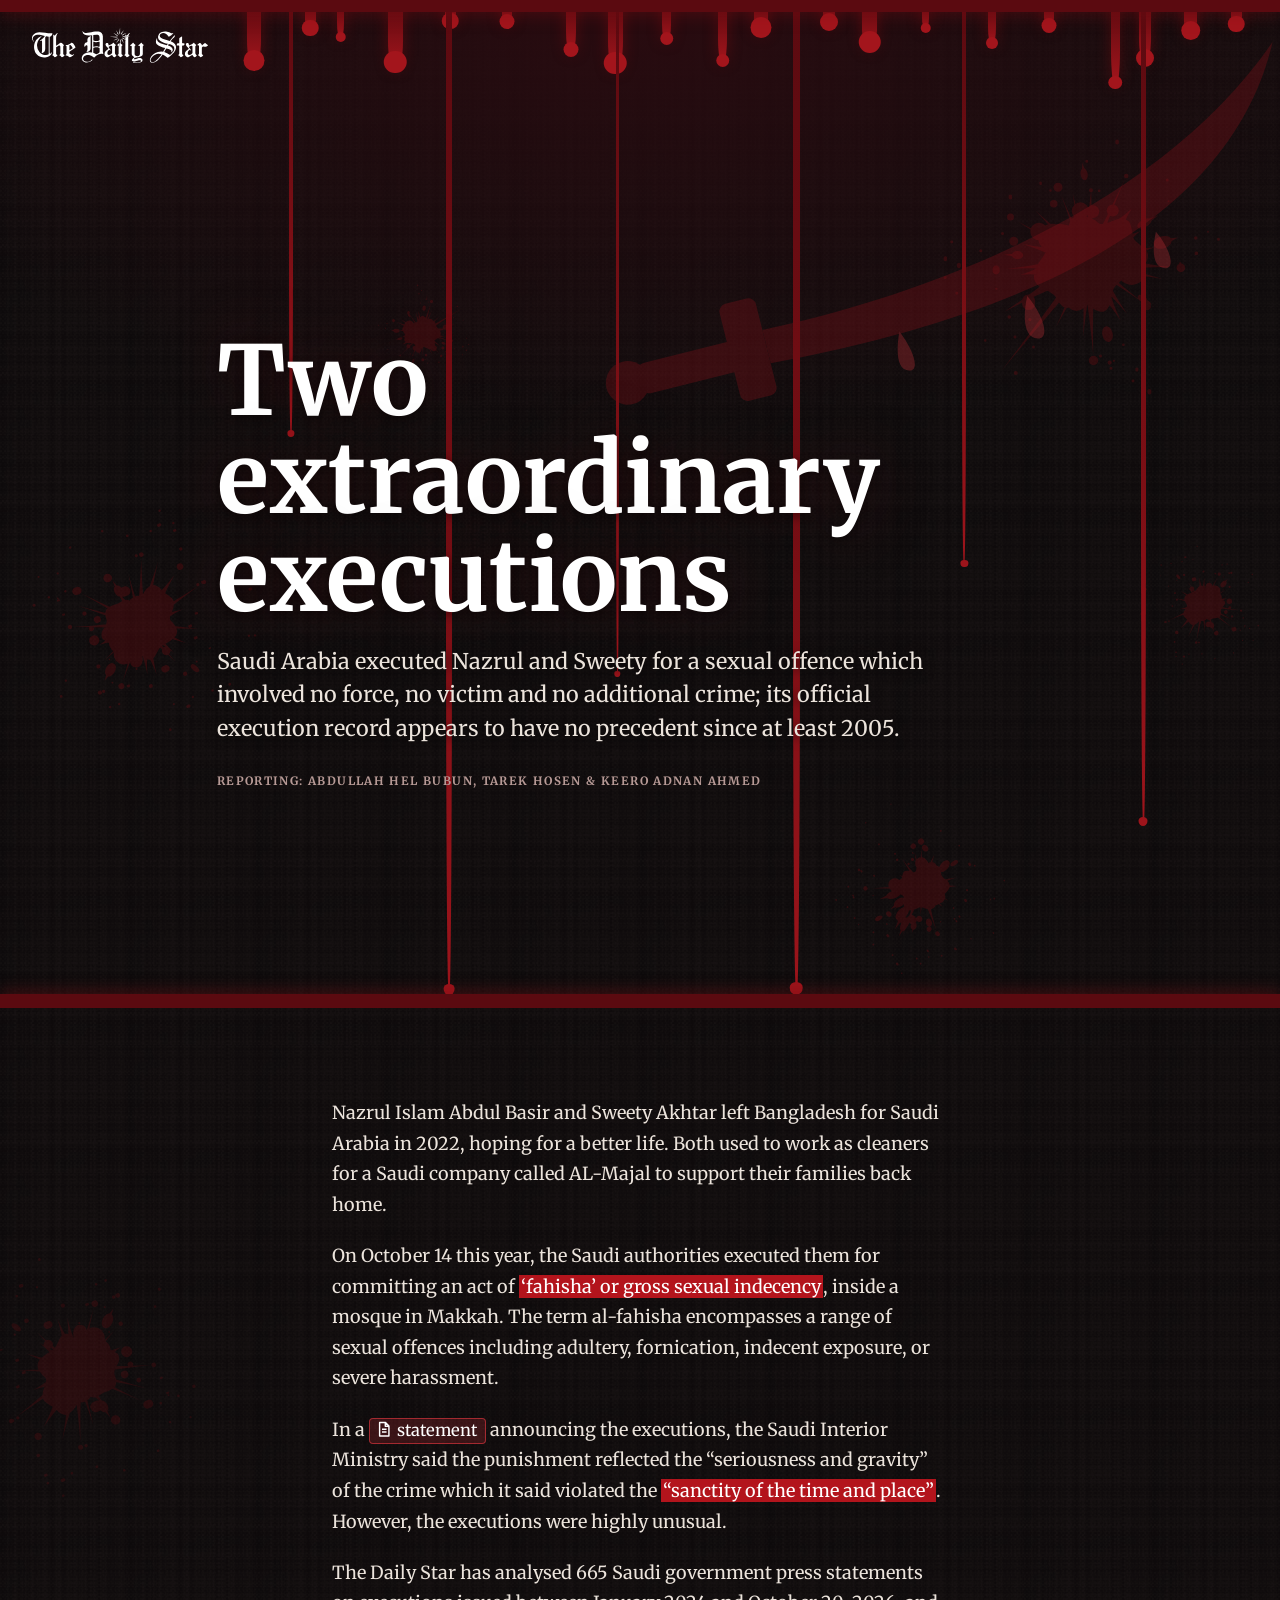
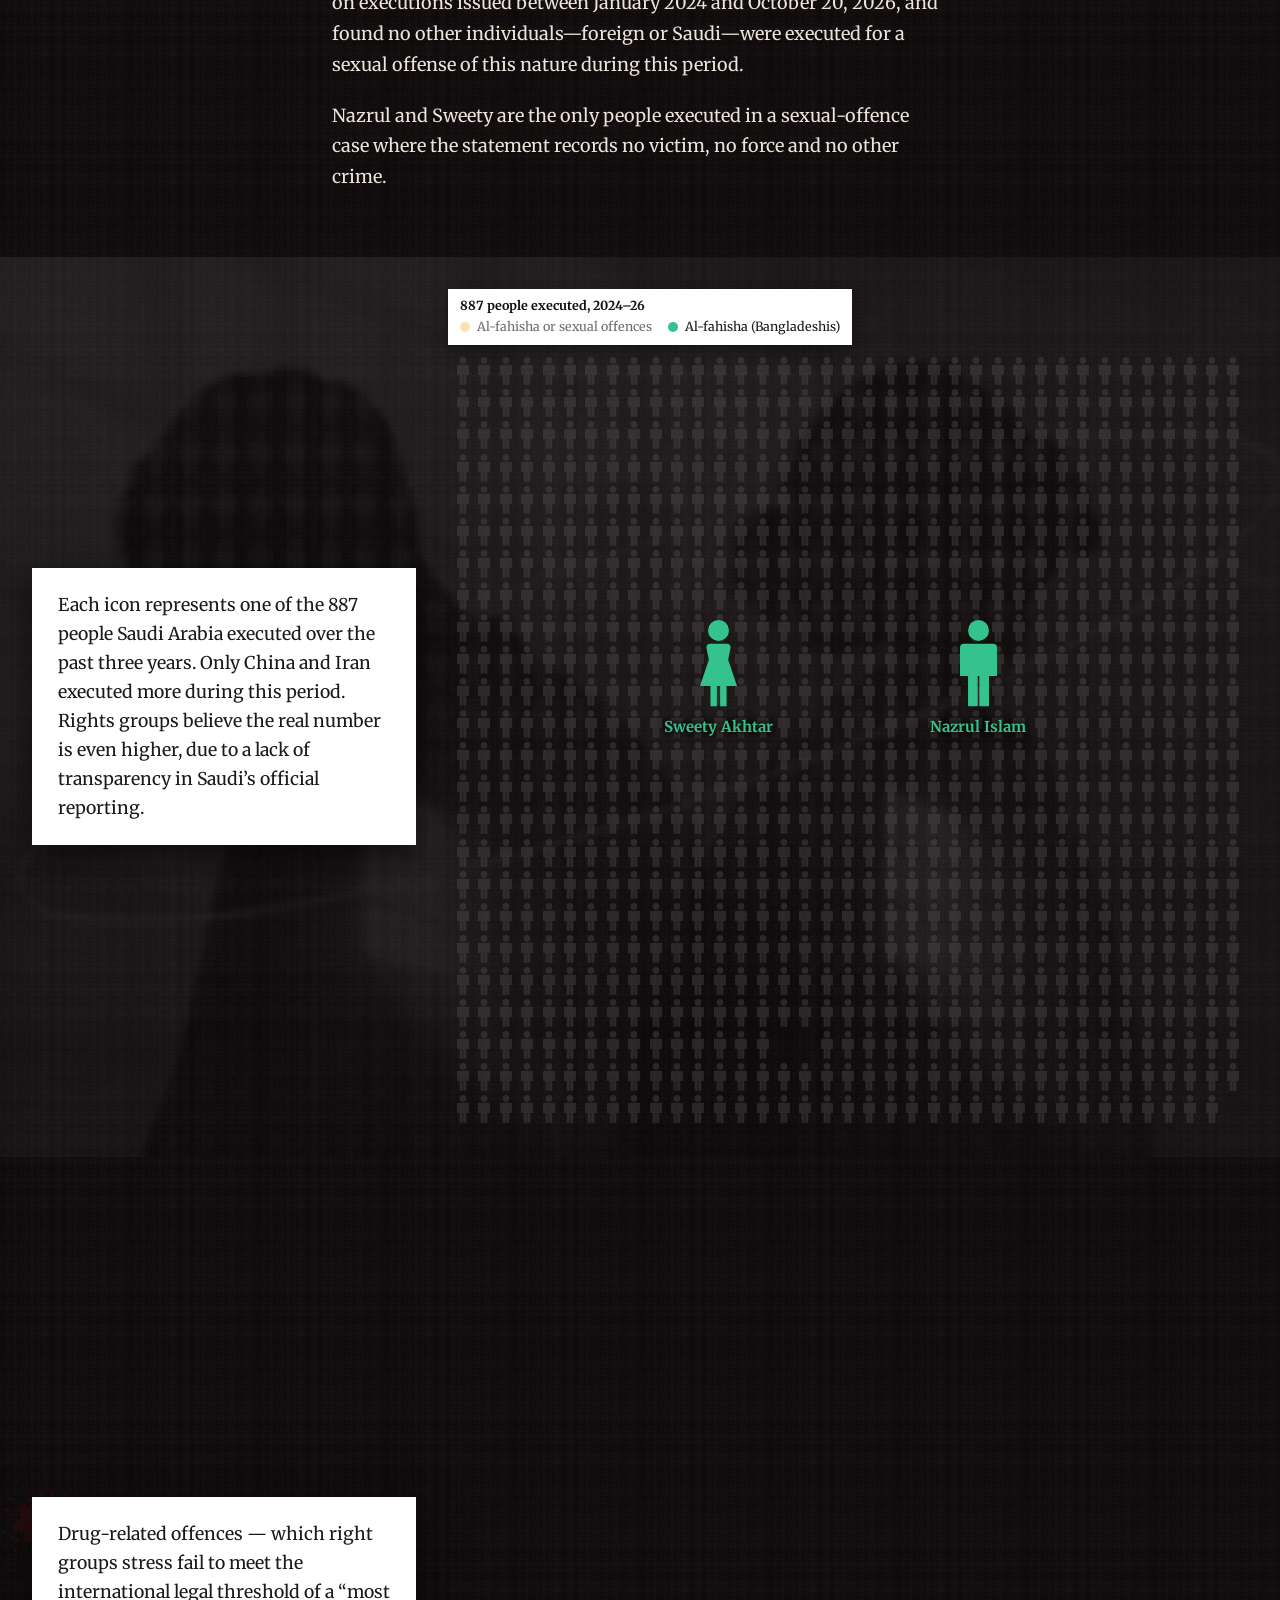
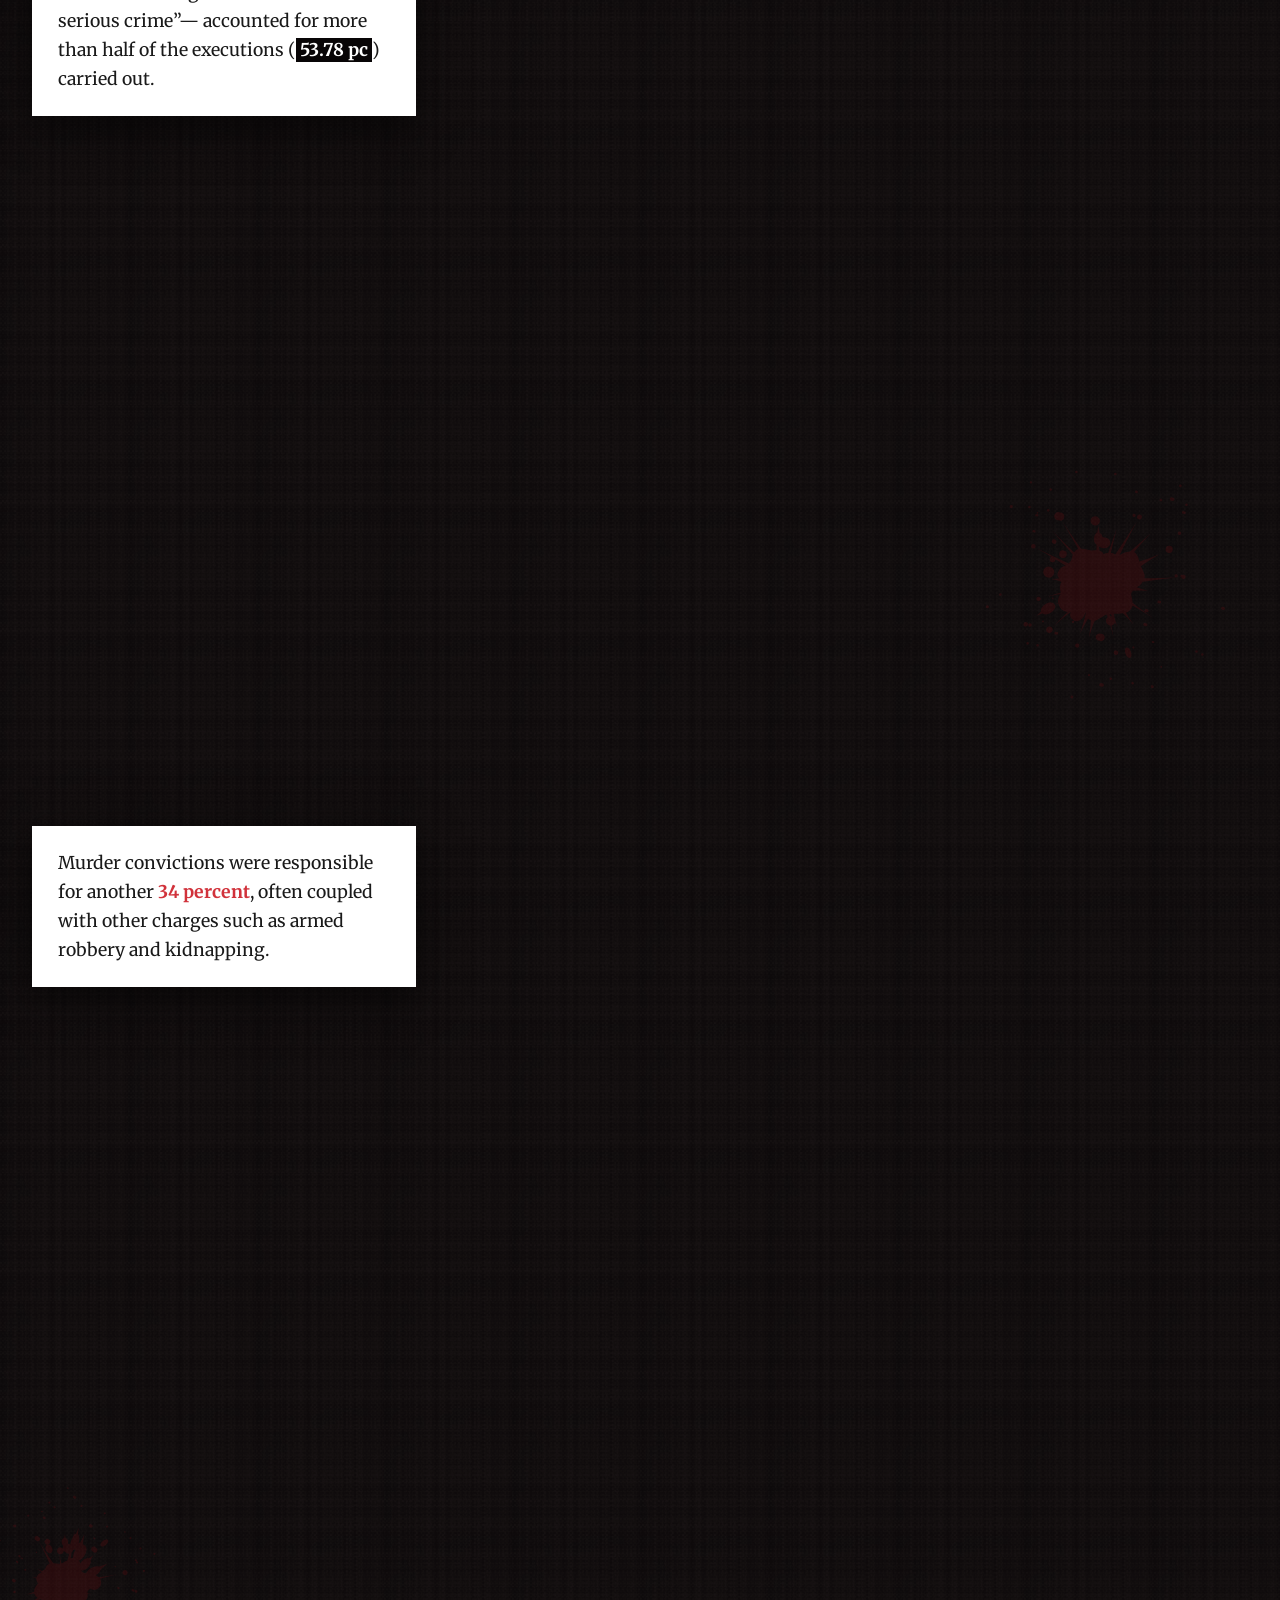
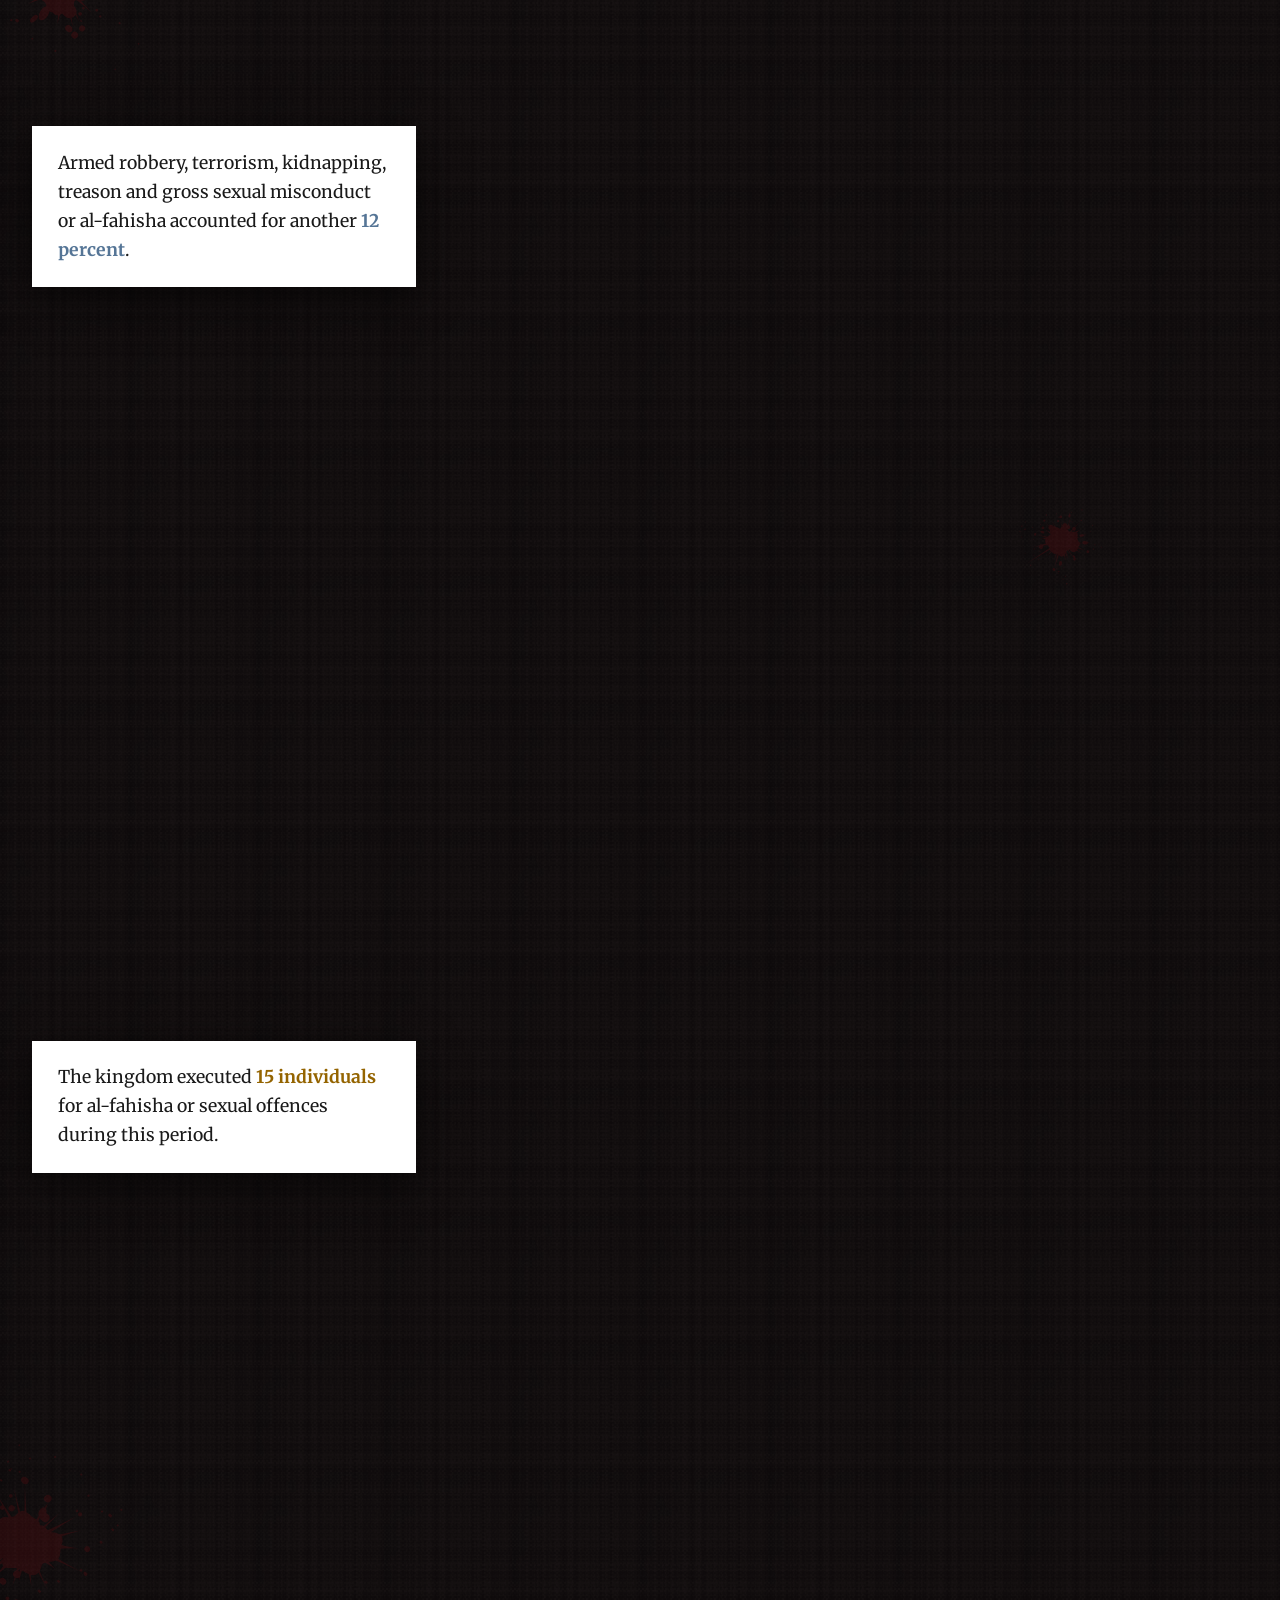
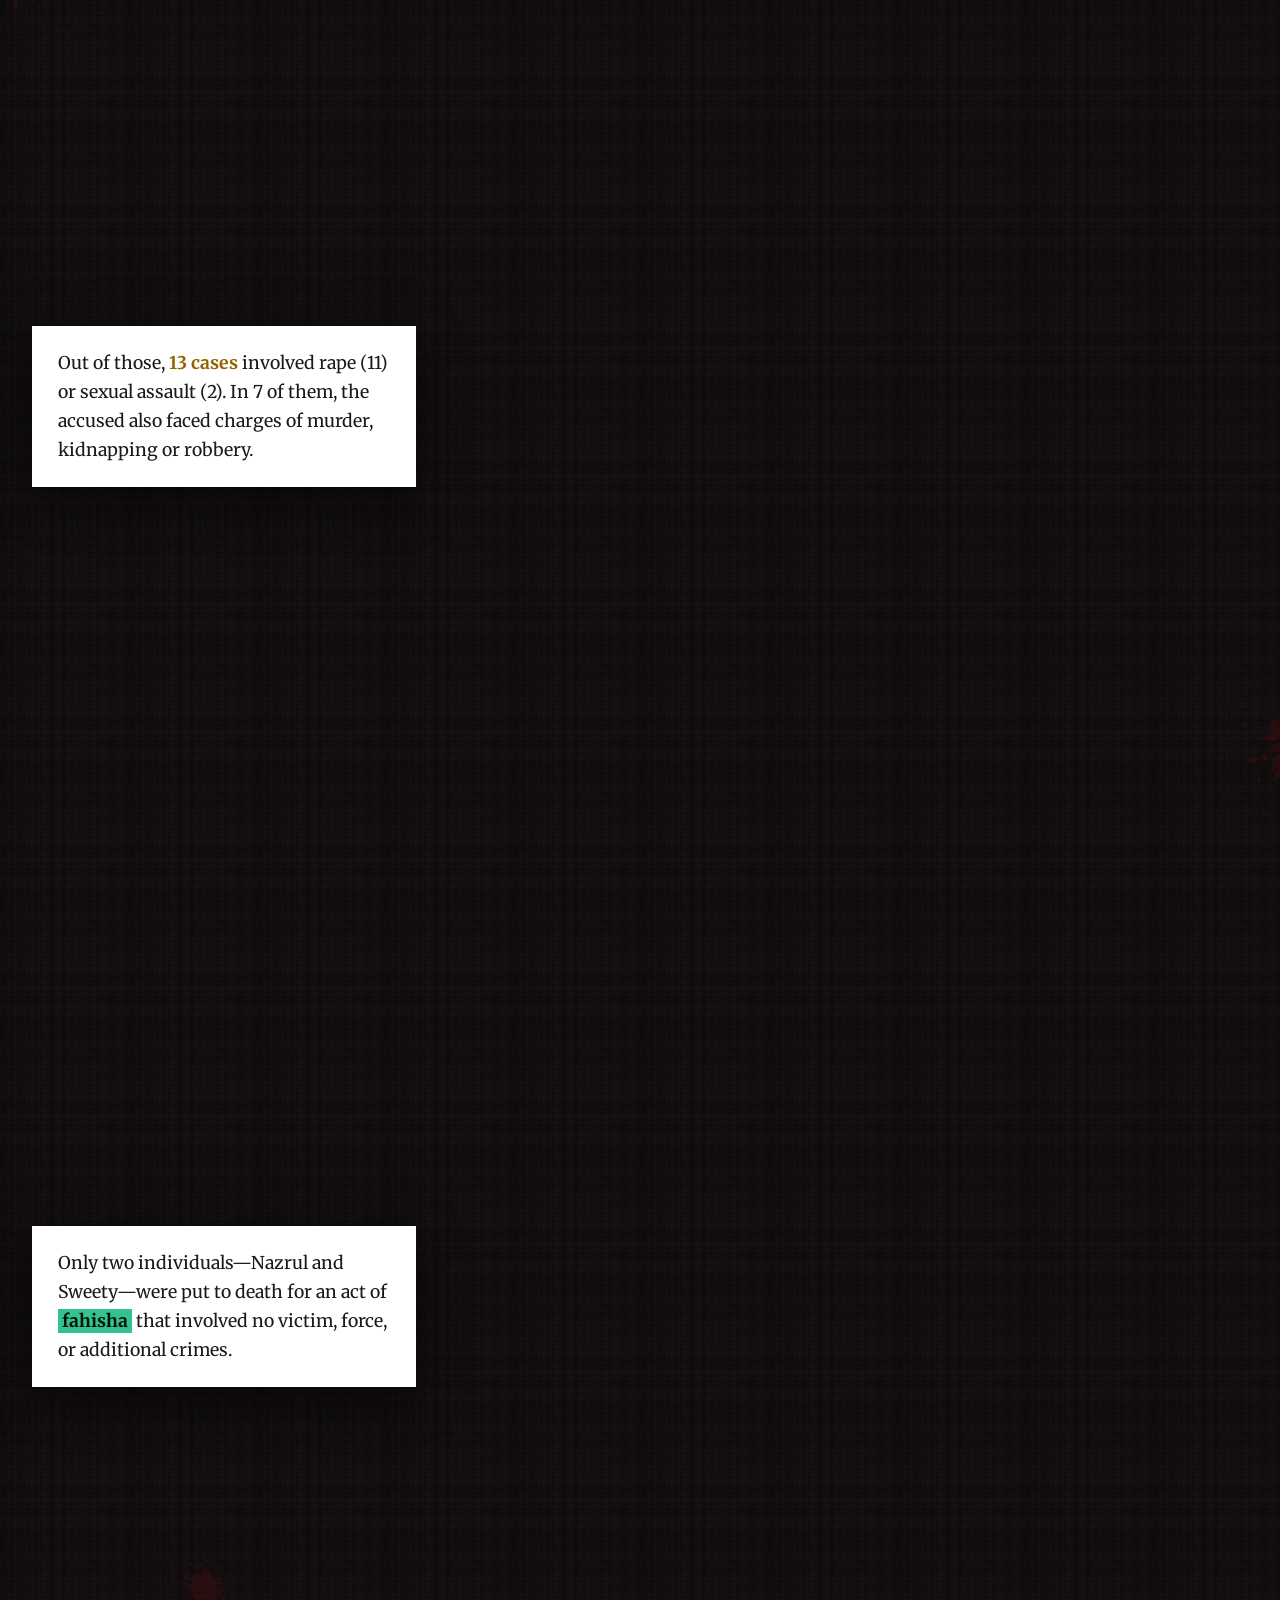
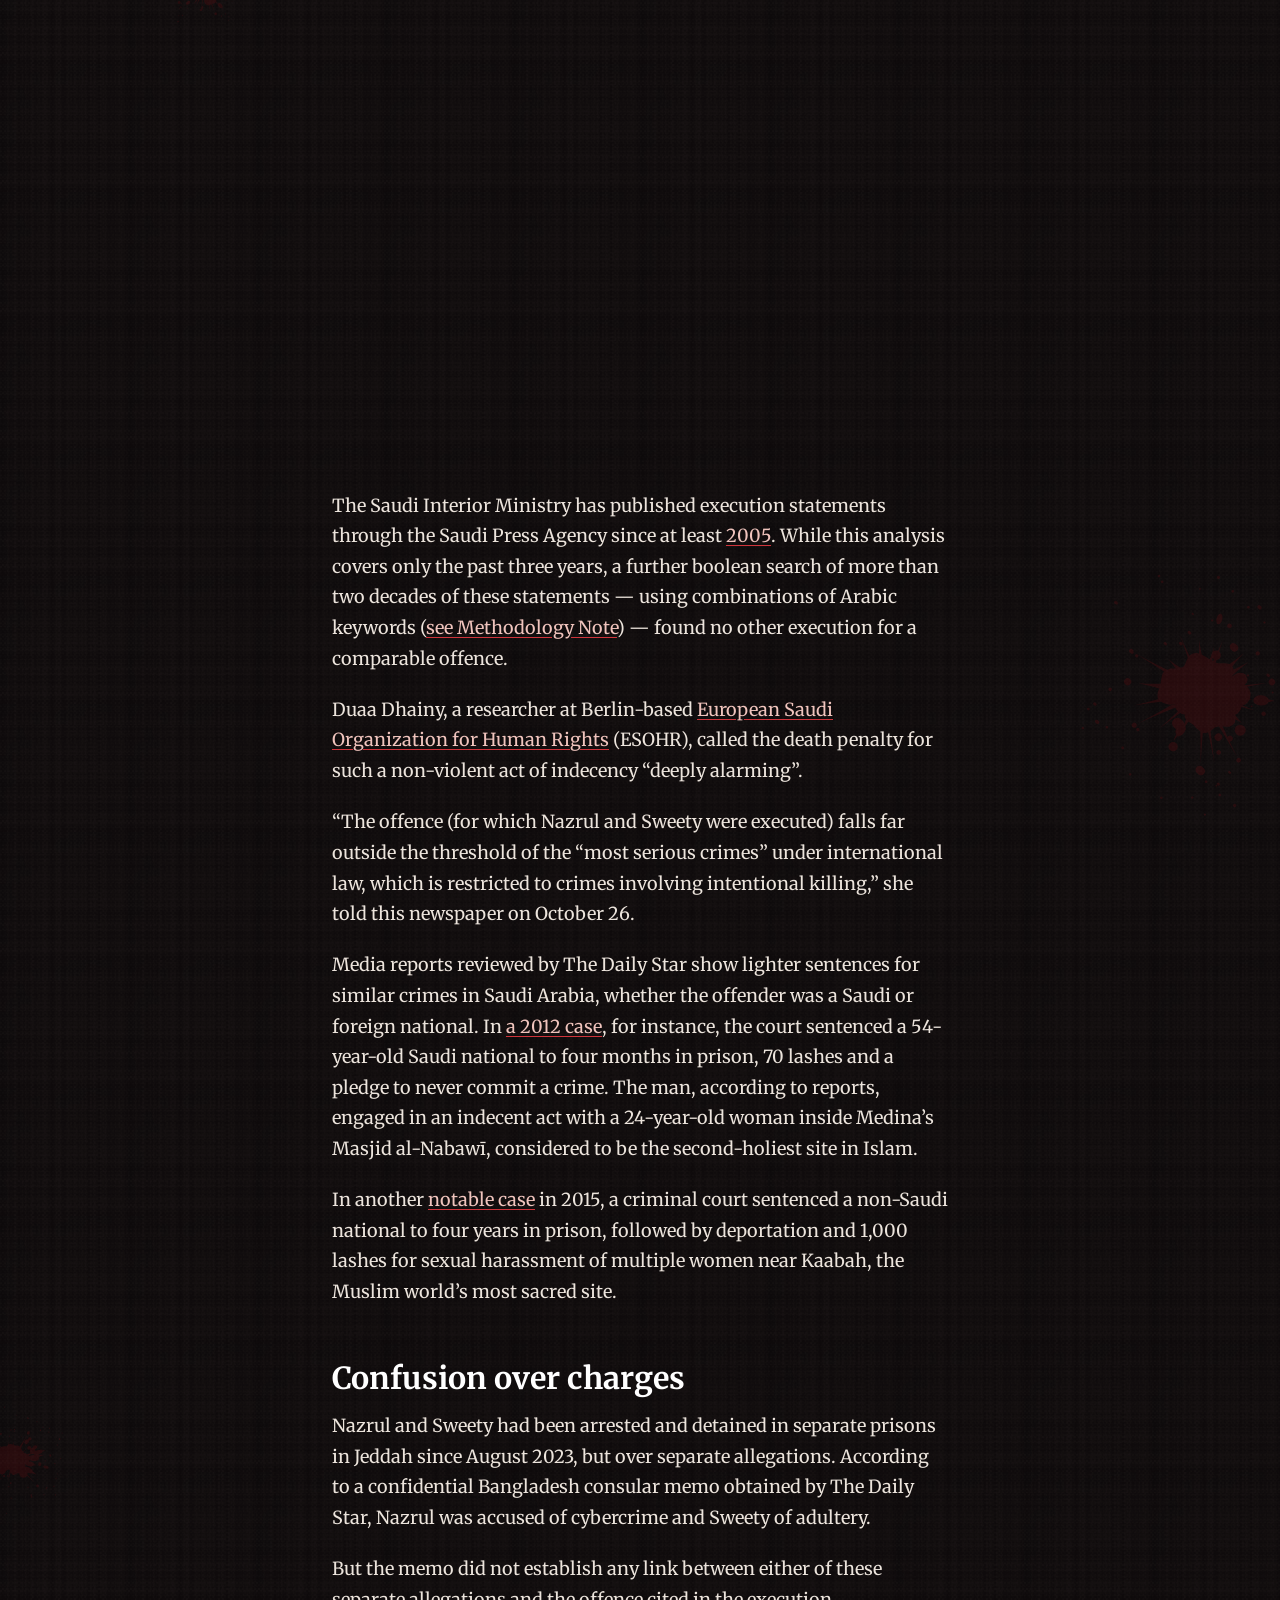
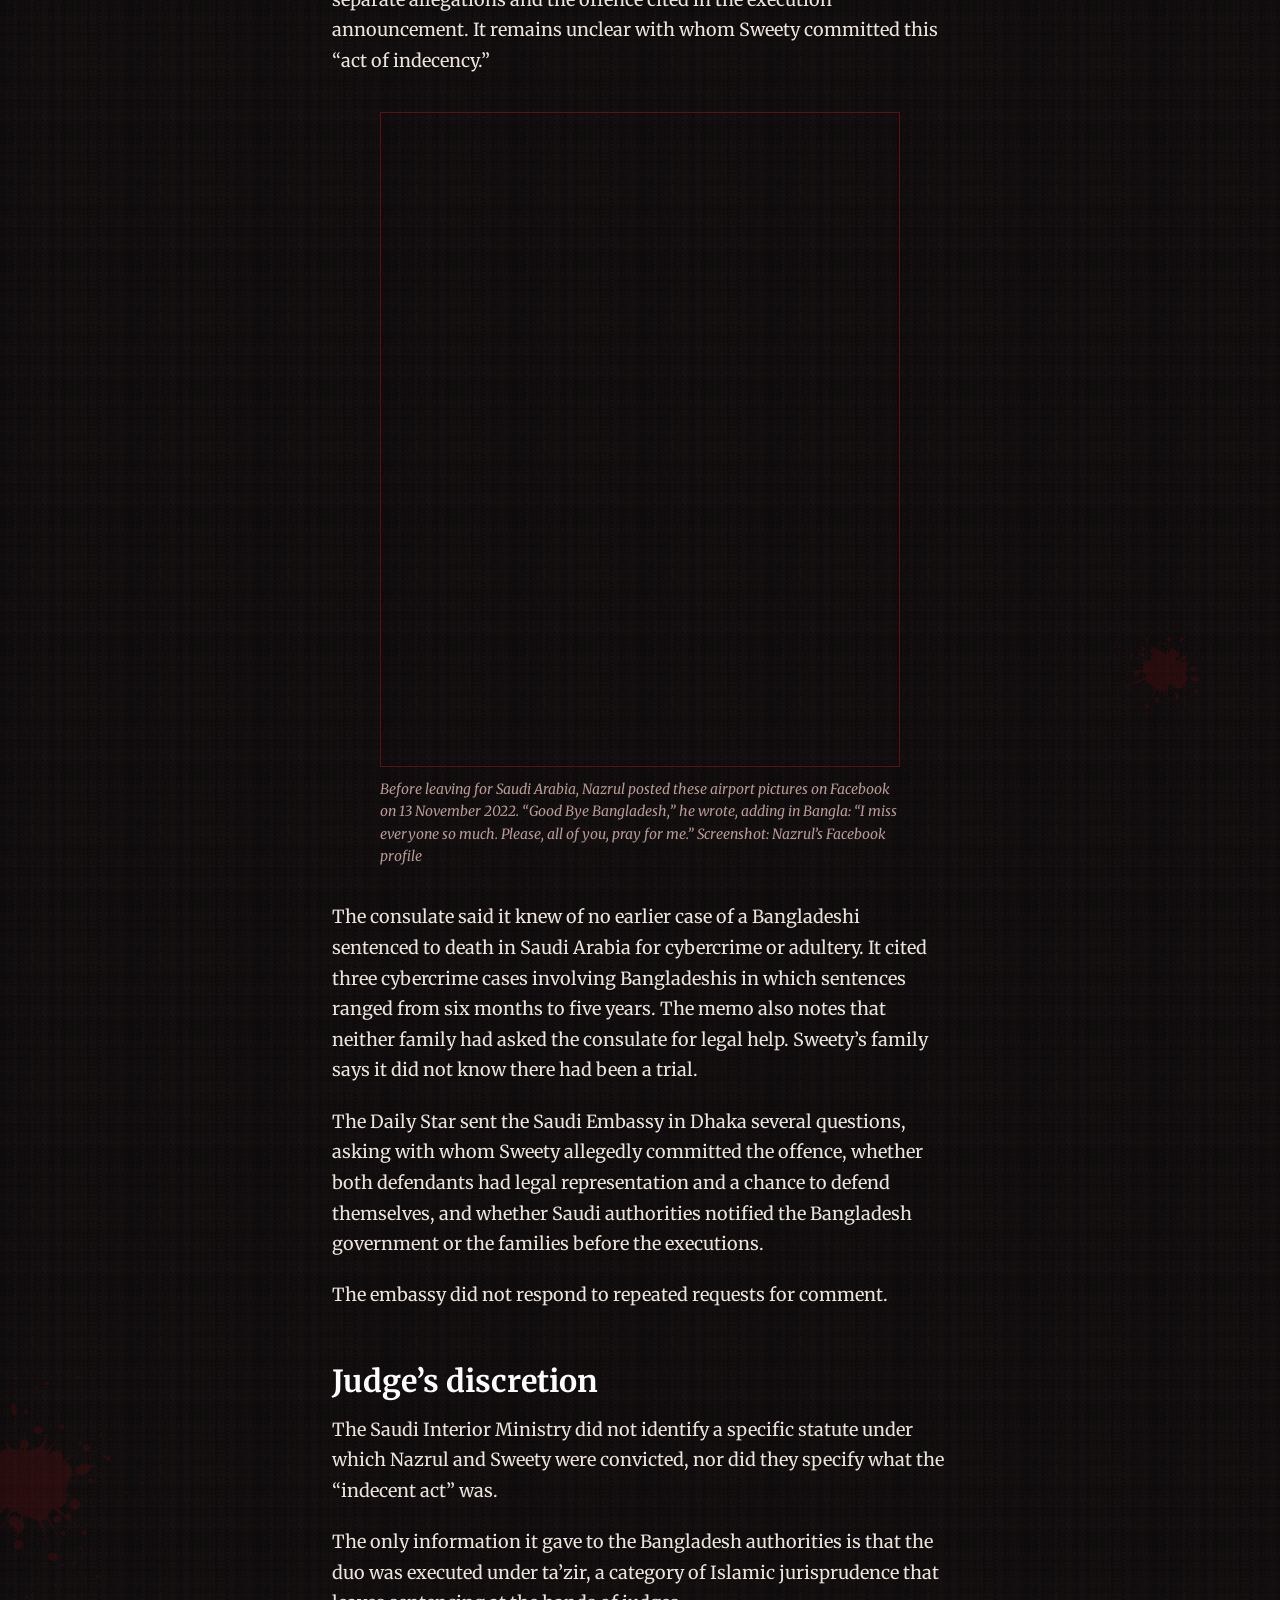
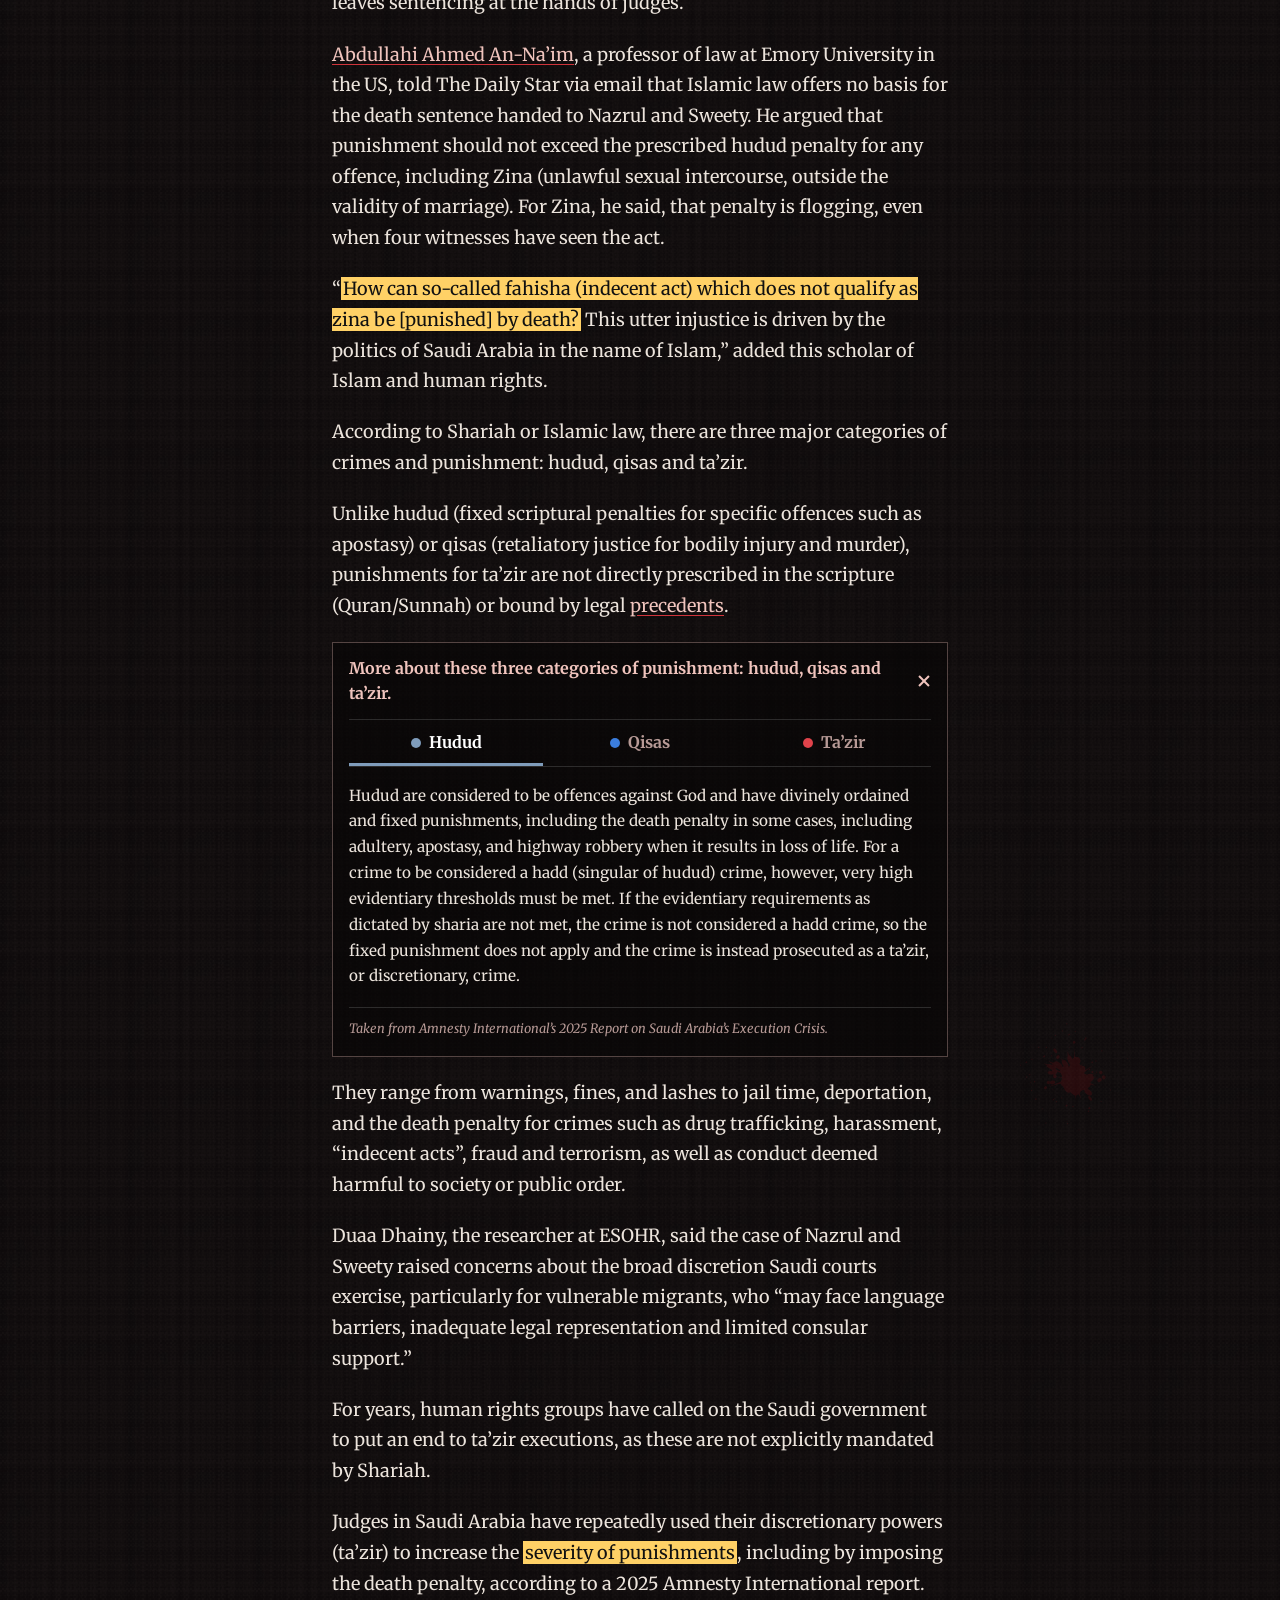
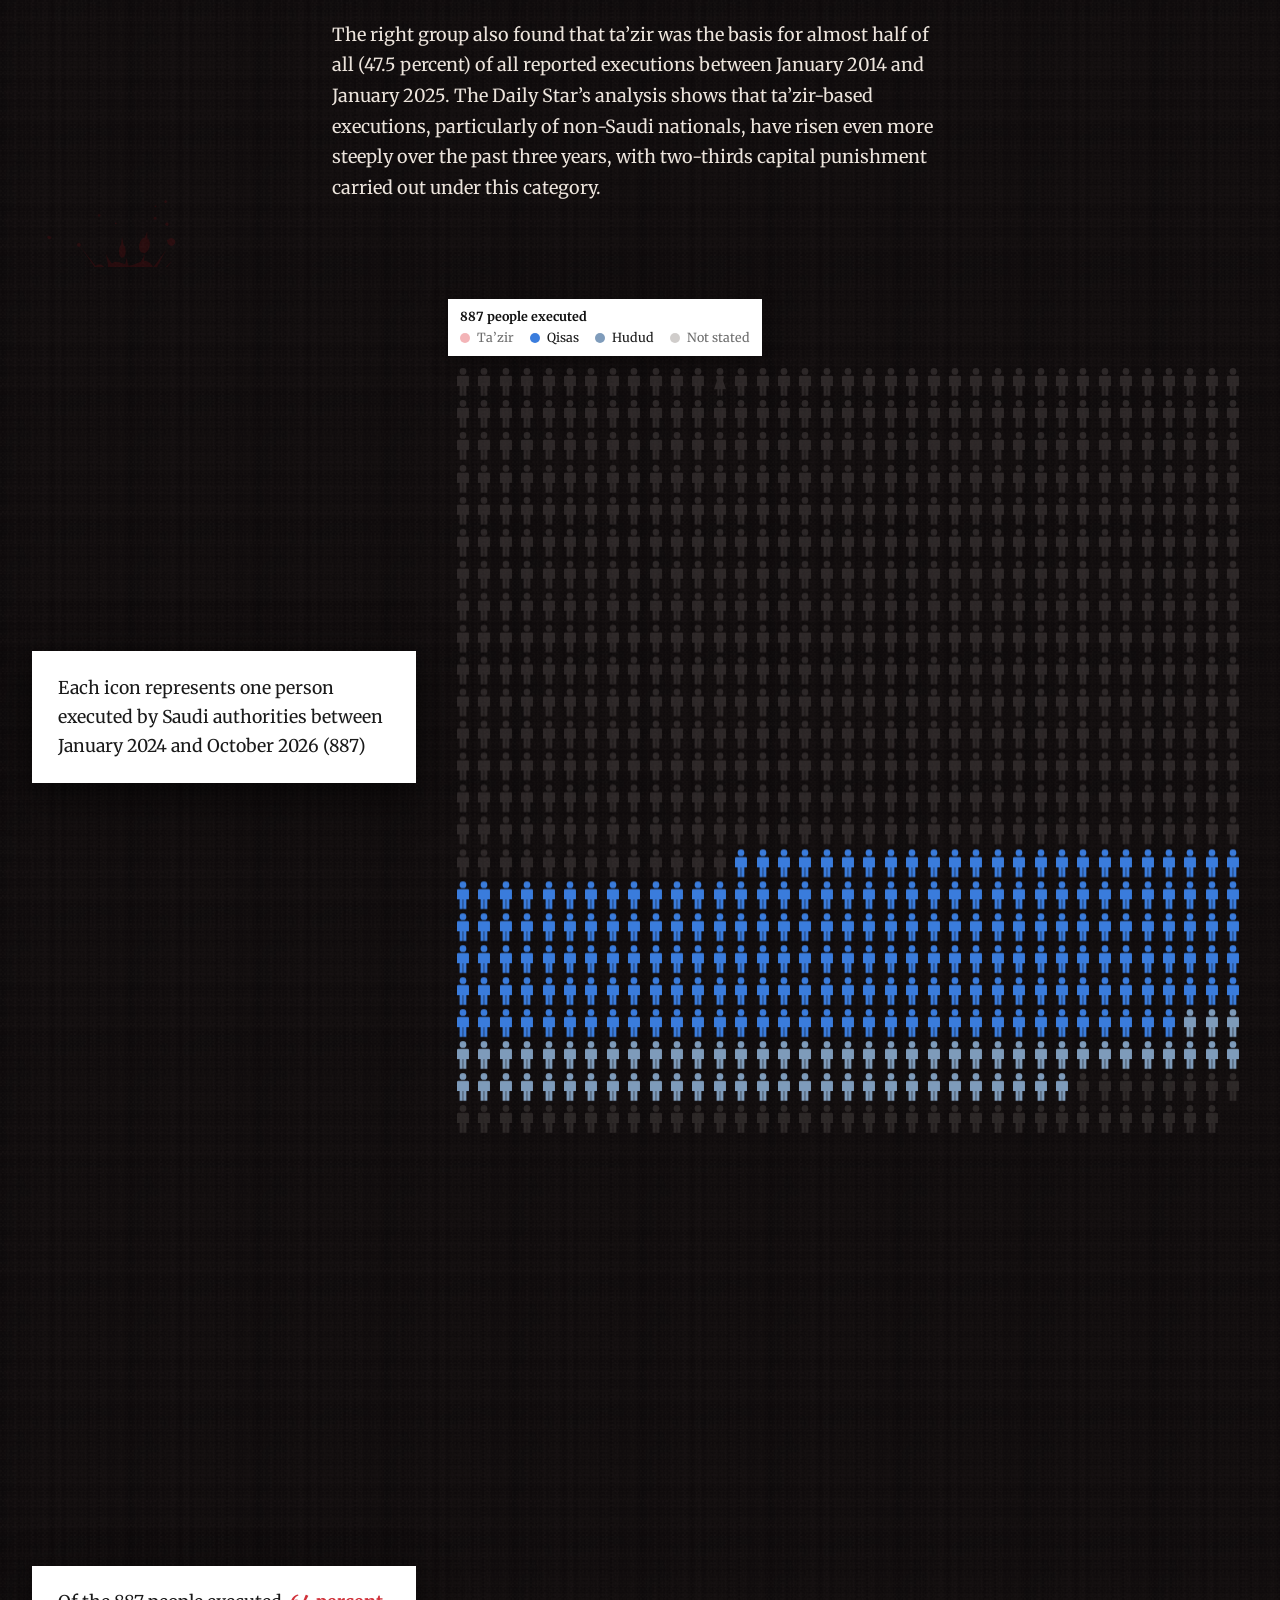
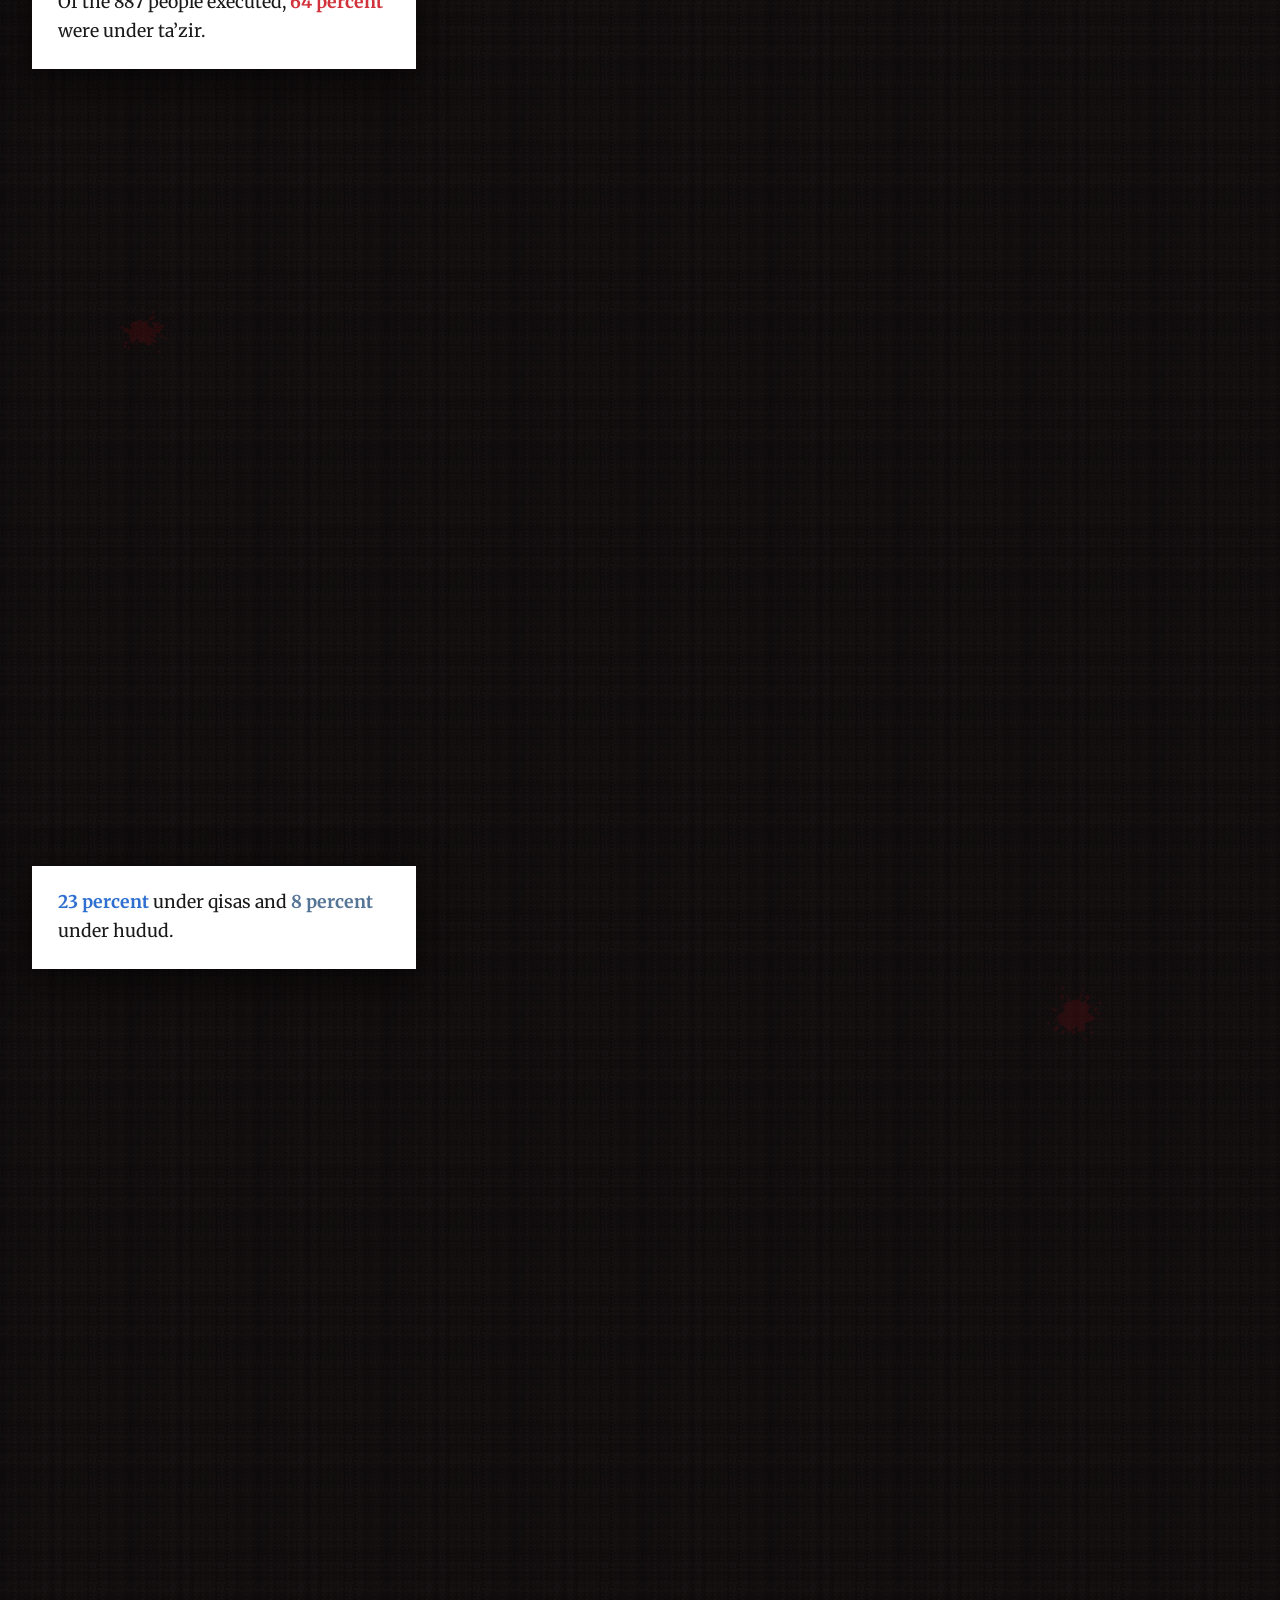
==== commit 3d0ac7bf: "Scene 1 drug white and murder red; copy edits; categories open; related coverage - Scene 1: drug-rel" ====
--- a/index.html
+++ b/index.html
@@ -61,7 +61,7 @@
    <meta name="twitter:image:alt"
       content="Illustration by Anwar Sohel: the silhouettes of a man and a woman, heads bowed, filled with rows of small red human figures, against a grey wall marked by the shadow of a barred window">
    <script
-      type="application/ld+json">{"@context": "https://schema.org", "@type": "NewsArticle", "mainEntityOfPage": {"@type": "WebPage", "@id": "https://campaign.thedailystar.net/saudi-execution/"}, "url": "https://campaign.thedailystar.net/saudi-execution/", "headline": "Two extraordinary executions", "alternativeHeadline": "Saudi Arabia executed Nazrul and Sweety for a sexual offence which involved no force, no victim and no additional crime; its official execution record appears to have no precedent since at least 2005.", "description": "A Daily Star analysis of 665 Saudi government execution statements between January 2024 and 20 October 2026 reveals that the execution of Nazrul and Sweety was extremely unusual.", "image": ["https://campaign.thedailystar.net/saudi-execution/img/share-16x9.jpg", "https://campaign.thedailystar.net/saudi-execution/img/share-4x3.jpg", "https://campaign.thedailystar.net/saudi-execution/img/share-1x1.jpg", "https://campaign.thedailystar.net/saudi-execution/img/share.jpg"], "thumbnailUrl": "https://campaign.thedailystar.net/saudi-execution/img/share.jpg", "datePublished": "2026-11-07T00:00:00+06:00", "dateModified": "2026-11-07T00:00:00+06:00", "inLanguage": "en", "isAccessibleForFree": true, "articleSection": "Investigation", "keywords": ["Saudi Arabia executions", "Saudi Arabia death penalty", "Bangladeshi executed in Saudi Arabia", "Nazrul Islam Abdul Basir", "Sweety Akhtar", "Nazrul and Sweety execution", "fahisha", "indecency execution Makkah", "ta'zir", "qisas", "hudud", "Saudi Interior Ministry", "Saudi war on drugs", "drug-related executions", "captagon", "foreign nationals executed in Saudi Arabia", "migrant workers Saudi Arabia", "Bangladeshi migrants", "Amnesty International", "Reprieve", "European Saudi Organization for Human Rights", "most serious crimes international law", "Islamic law death penalty", "Saudi executions 2025", "Saudi executions 2026", "The Daily Star investigation"], "author": [{"@type": "Person", "name": "Abdullah Hel Bubun"}, {"@type": "Person", "name": "Tarek Hosen"}, {"@type": "Person", "name": "Keero Adnan Ahmed"}], "contributor": [{"@type": "Person", "name": "Mir Rownak"}], "publisher": {"@type": "NewsMediaOrganization", "name": "The Daily Star", "url": "https://www.thedailystar.net/", "logo": {"@type": "ImageObject", "url": "https://campaign.thedailystar.net/saudi-execution/img/logo.png", "width": 600, "height": 60}, "sameAs": ["https://www.facebook.com/dailystarnews", "https://x.com/dailystarnews", "https://www.youtube.com/channel/UCKSJ5rTXq-pYgAmAOhVS_zQ", "https://www.instagram.com/dailystar_bd/", "https://www.linkedin.com/company/thedailystar/"]}, "contentLocation": {"@type": "Place", "name": "Makkah, Saudi Arabia"}, "wordCount": 2745, "copyrightYear": 2026, "copyrightHolder": {"@type": "NewsMediaOrganization", "name": "The Daily Star"}, "about": [{"@type": "Thing", "name": "Capital punishment in Saudi Arabia"}, {"@type": "Thing", "name": "Bangladeshi migrant workers"}], "mentions": [{"@type": "Person", "name": "Nazrul Islam Abdul Basir"}, {"@type": "Person", "name": "Sweety Akhtar"}, {"@type": "Organization", "name": "Amnesty International"}, {"@type": "Organization", "name": "Reprieve"}, {"@type": "Organization", "name": "European Saudi Organization for Human Rights"}, {"@type": "GovernmentOrganization", "name": "Ministry of Interior, Saudi Arabia"}]}</script>
+      type="application/ld+json">{"@context": "https://schema.org", "@type": "NewsArticle", "mainEntityOfPage": {"@type": "WebPage", "@id": "https://campaign.thedailystar.net/saudi-execution/"}, "url": "https://campaign.thedailystar.net/saudi-execution/", "headline": "Two extraordinary executions", "alternativeHeadline": "Saudi Arabia executed Nazrul and Sweety for a sexual offence which involved no force, no victim and no additional crime; its official execution record appears to have no precedent since at least 2005.", "description": "A Daily Star analysis of 665 Saudi government execution statements between January 2024 and 20 October 2026 reveals that the execution of Nazrul and Sweety was extremely unusual.", "image": ["https://campaign.thedailystar.net/saudi-execution/img/share-16x9.jpg", "https://campaign.thedailystar.net/saudi-execution/img/share-4x3.jpg", "https://campaign.thedailystar.net/saudi-execution/img/share-1x1.jpg", "https://campaign.thedailystar.net/saudi-execution/img/share.jpg"], "thumbnailUrl": "https://campaign.thedailystar.net/saudi-execution/img/share.jpg", "datePublished": "2026-11-07T00:00:00+06:00", "dateModified": "2026-11-07T00:00:00+06:00", "inLanguage": "en", "isAccessibleForFree": true, "articleSection": "Investigation", "keywords": ["Saudi Arabia executions", "Saudi Arabia death penalty", "Bangladeshi executed in Saudi Arabia", "Nazrul Islam Abdul Basir", "Sweety Akhtar", "Nazrul and Sweety execution", "fahisha", "indecency execution Makkah", "ta'zir", "qisas", "hudud", "Saudi Interior Ministry", "Saudi war on drugs", "drug-related executions", "captagon", "foreign nationals executed in Saudi Arabia", "migrant workers Saudi Arabia", "Bangladeshi migrants", "Amnesty International", "Reprieve", "European Saudi Organization for Human Rights", "most serious crimes international law", "Islamic law death penalty", "Saudi executions 2025", "Saudi executions 2026", "The Daily Star investigation"], "author": [{"@type": "Person", "name": "Abdullah Hel Bubun"}, {"@type": "Person", "name": "Tarek Hosen"}, {"@type": "Person", "name": "Keero Adnan Ahmed"}], "contributor": [{"@type": "Person", "name": "Mir Rownak"}], "publisher": {"@type": "NewsMediaOrganization", "name": "The Daily Star", "url": "https://www.thedailystar.net/", "logo": {"@type": "ImageObject", "url": "https://campaign.thedailystar.net/saudi-execution/img/logo.png", "width": 600, "height": 60}, "sameAs": ["https://www.facebook.com/dailystarnews", "https://x.com/dailystarnews", "https://www.youtube.com/channel/UCKSJ5rTXq-pYgAmAOhVS_zQ", "https://www.instagram.com/dailystar_bd/", "https://www.linkedin.com/company/thedailystar/"]}, "contentLocation": {"@type": "Place", "name": "Makkah, Saudi Arabia"}, "wordCount": 2746, "copyrightYear": 2026, "copyrightHolder": {"@type": "NewsMediaOrganization", "name": "The Daily Star"}, "about": [{"@type": "Thing", "name": "Capital punishment in Saudi Arabia"}, {"@type": "Thing", "name": "Bangladeshi migrant workers"}], "mentions": [{"@type": "Person", "name": "Nazrul Islam Abdul Basir"}, {"@type": "Person", "name": "Sweety Akhtar"}, {"@type": "Organization", "name": "Amnesty International"}, {"@type": "Organization", "name": "Reprieve"}, {"@type": "Organization", "name": "European Saudi Organization for Human Rights"}, {"@type": "GovernmentOrganization", "name": "Ministry of Interior, Saudi Arabia"}]}</script>
    <link rel="icon" href="img/favicon.ico" sizes="16x16">
    <link rel="sitemap" type="application/xml" title="Sitemap" href="sitemap.xml">
    <link rel="preload" href="fonts/merriweather-700.woff2" as="font" type="font/woff2" crossorigin>
@@ -101,10 +101,11 @@
          --blood-hi: #a3151c;
          --gutter: clamp(16px, 4vw, 32px);
          --serif: Merriweather, Georgia, "Times New Roman", serif;
-         /* chart categories: the dots, the legend swatches and the numbers in the cards share these */
-         --c-d: #e0434b;
-         --c-m: #3b7ddd;
-         --c-o: #7f9cbb;
+         /* chart colours CSS needs (the dots themselves are C in story.js): scene 2's punishment categories, worn
+            by the three-category tabs, and scene 1's al-fahisha green */
+         --c-t: #e0434b;
+         --c-q: #3b7ddd;
+         --c-h: #7f9cbb;
          --c-i: #34c38f;
          --hero-h: 112vh;
       }
@@ -596,14 +597,23 @@
          font-weight: 700
       }
 
-      .k-d,
+      .k-m,
       .k-t {
          color: #d1323b
       }
 
-      .k-m,
       .k-q {
          color: #2f6fd0
+      }
+
+      /* drug offences are white dots on the dark chart; white text can't show on the white card, so the number is
+         white on the chart's own ground */
+      mark.k-d {
+         color: #fff;
+         background: var(--bg);
+         padding: 1px 4px;
+         -webkit-box-decoration-break: clone;
+         box-decoration-break: clone
       }
 
       .k-o,
@@ -735,15 +745,15 @@
 
       /* each category wears its colour from the punishment dot chart */
       .cats .h {
-         --tc: var(--c-o)
+         --tc: var(--c-h)
       }
 
       .cats .q {
-         --tc: var(--c-m)
+         --tc: var(--c-q)
       }
 
       .cats .t {
-         --tc: var(--c-d)
+         --tc: var(--c-t)
       }
 
       .cats i {
@@ -909,17 +919,12 @@
          }
       }
 
-      figure.ch,
-      figure.wide {
+      figure.ch {
          width: min(900px, 94vw);
          max-width: none;
          position: relative;
          left: 50%;
          transform: translateX(-50%)
-      }
-
-      figure.wide {
-         margin: 2.4rem 0 1rem
       }
 
       figure.ch {
@@ -1040,6 +1045,11 @@
          margin-right: 7px;
          position: relative;
          top: 1px
+      }
+
+      /* a white key (scene 1's drug offences) needs an edge on the white legend */
+      .leg i.w {
+         box-shadow: inset 0 0 0 1px #1a1a1a
       }
 
       .leg em {
@@ -1381,6 +1391,180 @@
          .exc {
             padding: 20px 14px 16px;
             border-radius: 2px
+         }
+      }
+
+      /* ---------- related coverage: the paper's earlier stories on the case, after the story's last line ----------
+         one column, the text's width, on phones; from 760px it widens like the charts (figure.ch), from 960px two columns with an odd
+         last card spanning both. Each card is one link (new tab); the thumbnail fills the card's height from the left */
+      .rel {
+         margin: 2.8rem 0 0
+      }
+
+      .txt .rel__h {
+         display: flex;
+         align-items: center;
+         gap: .9rem;
+         margin: 0 0 1rem;
+         font: 700 .75rem/1.3 var(--serif);
+         letter-spacing: .14em;
+         text-transform: uppercase;
+         color: var(--dim)
+      }
+
+      .rel__h:after {
+         content: "";
+         flex: 1;
+         height: 1px;
+         background: rgba(240, 196, 189, .22)
+      }
+
+      .rel__list {
+         display: grid;
+         gap: 10px;
+         margin: 0;
+         padding: 0;
+         list-style: none
+      }
+
+      .txt a.rel__a {
+         position: relative;
+         display: flex;
+         height: 100%;
+         color: var(--ink);
+         text-decoration: none;
+         border: 1px solid rgba(240, 196, 189, .2);
+         background: rgba(18, 12, 13, .88);
+         transition: border-color .2s, background-color .2s
+      }
+
+      .rel__a picture {
+         flex: none;
+         position: relative;
+         width: 92px;
+         min-height: 92px;
+         background: #1c1415
+      }
+
+      .rel__a img {
+         position: absolute;
+         top: 0;
+         left: 0;
+         width: 100%;
+         height: 100%;
+         object-fit: cover
+      }
+
+      .rel__b {
+         display: flex;
+         flex-direction: column;
+         gap: .55rem;
+         min-width: 0;
+         padding: .7rem .85rem .75rem
+      }
+
+      .rel__t {
+         font: 700 .95rem/1.45 var(--serif);
+         color: #fff
+      }
+
+      .rel__go {
+         display: flex;
+         align-items: center;
+         gap: .45rem;
+         margin-top: auto;
+         font: 700 .68rem/1.2 var(--serif);
+         letter-spacing: .12em;
+         text-transform: uppercase;
+         color: #f0c4bd
+      }
+
+      .rel__go svg {
+         flex: none;
+         width: 12px;
+         height: 12px;
+         fill: none;
+         stroke: currentColor;
+         stroke-width: 1.6;
+         stroke-linecap: round;
+         stroke-linejoin: round;
+         transition: transform .2s
+      }
+
+      /* the narrowest phones: a slimmer thumbnail and title so a long headline takes four lines, not five */
+      @media (max-width:359px) {
+         .rel__a picture {
+            width: 78px;
+            min-height: 78px
+         }
+
+         .rel__b {
+            padding: .65rem .75rem .7rem
+         }
+
+         .rel__t {
+            font-size: .9rem
+         }
+      }
+
+      @media (min-width:760px) {
+         .rel {
+            --rw: min(900px, calc(100vw - 2 * var(--gutter)));
+            width: var(--rw);
+            margin-left: calc((100% - var(--rw)) / 2)
+         }
+
+         .rel__list {
+            gap: 14px
+         }
+
+         .rel__a picture {
+            width: 124px;
+            min-height: 112px
+         }
+
+         .rel__b {
+            padding: .9rem 1.1rem 1rem
+         }
+
+         .rel__t {
+            font-size: 1.02rem
+         }
+      }
+
+      @media (min-width:960px) {
+         .rel__list {
+            grid-template-columns: 1fr 1fr
+         }
+
+         .rel__list li:last-child:nth-child(odd) {
+            grid-column: 1/-1
+         }
+      }
+
+      @media (hover:hover) and (pointer:fine) {
+         .txt a.rel__a:hover {
+            color: var(--ink);
+            border-color: rgba(240, 196, 189, .55);
+            background: rgba(34, 24, 25, .92)
+         }
+
+         .rel__a:hover .rel__t {
+            text-decoration: underline;
+            text-decoration-color: var(--red);
+            text-underline-offset: 3px
+         }
+
+         .rel__a:hover .rel__go svg {
+            transform: translateX(3px)
+         }
+      }
+
+      @media (prefers-reduced-motion:reduce) {
+
+         .txt a.rel__a,
+         .rel__go svg {
+            transition: none
          }
       }
 
@@ -2161,8 +2345,8 @@
             <p>“The offence (for which Nazrul and Sweety were executed) falls far outside the threshold of the “most
                serious crimes” under international law, which is restricted to crimes involving intentional killing,”
                she told this newspaper on October 26.</p>
-            <p>Media reports reviewed by this newspaper also show that similar offences in Saudi Arabia received far
-               lighter sentences for both Saudi and non-Saudi individuals. In <a
+            <p>Media reports reviewed by The Daily Star show lighter sentences for similar crimes in Saudi Arabia,
+               whether the offender was a Saudi or foreign national. In <a
                   href="https://english.ahram.org.eg/UI/Front/Inner.aspx?NewsContentID=60650" target="_blank"
                   rel="noopener">a 2012 case</a>, for instance, the court sentenced a 54-year-old Saudi national to four
                months in prison, 70 lashes and a pledge to never commit a crime. The man, according to reports, engaged
@@ -2225,8 +2409,8 @@
                scripture (Quran/Sunnah) or bound by legal <a
                   href="https://www.islamawareness.net/Shariah/sh_article002.html#:~:text=The%20judge%20under%20Islamic%20Law%20is%20not%20bound%20by%20precedents%2C"
                   target="_blank" rel="noopener">precedents</a>.</p>
-            <details class="cats">
-               <summary>Read more about these three categories of punishment: hudud, qisas and ta’zir.</summary>
+            <details class="cats" open>
+               <summary>More about these three categories of punishment: hudud, qisas and ta’zir.</summary>
                <div class="cats__in">
                   <div class="tabs" role="tablist" aria-label="Three categories of punishment"><button type="button"
                         class="tab h" role="tab" id="tab-h" aria-controls="cat-h"><i
@@ -2489,17 +2673,89 @@
                legal efforts that included sending a legal delegation to the kingdom.</p>
             <p>The Bangladeshi consulate in Jeddah, however, learnt of Nazrul and Sweety’s executions only after media
                reported them.</p>
-            <figure class="wide">
-               <picture>
-                  <source type="image/webp"
-                     srcset="img/amnesty-illustration-800.webp 800w, img/amnesty-illustration-1468.webp 1468w"
-                     sizes="(min-width: 960px) 900px, 94vw"><img src="img/amnesty-illustration-800.jpg"
-                     srcset="img/amnesty-illustration-800.jpg 800w, img/amnesty-illustration-1468.jpg 1468w"
-                     sizes="(min-width: 960px) 900px, 94vw" width="1468" height="710" loading="lazy" decoding="async"
-                     alt="Illustration of two shackled men in green shirts, one kneeling with his head bowed and one standing with his eyes closed, in front of rows of shadowy silhouettes">
-               </picture>
-               <figcaption><i>Illustration: Amnesty International</i></figcaption>
-            </figure>
+            <aside class="rel" aria-labelledby="rel-h">
+               <h2 class="rel__h" id="rel-h">Related coverage</h2>
+               <ul class="rel__list">
+                  <li><a class="rel__a"
+                        href="https://www.thedailystar.net/news/work-and-migration/news/families-still-dark-about-bodies-bangladeshis-executed-saudi-arabia-4312771"
+                        target="_blank" rel="noopener"><picture>
+                           <source type="image/webp" srcset="img/rel-nazrul.webp"><img src="img/rel-nazrul.jpg"
+                              width="320" height="320" loading="lazy" decoding="async" alt="">
+                        </picture><span class="rel__b"><span class="rel__t">Families still in dark about bodies of
+                              Bangladeshis executed in Saudi Arabia<span class="sr"> (opens in a new
+                                 tab)</span></span><span class="rel__go" aria-hidden="true">Read article<svg
+                                 viewBox="0 0 16 16" focusable="false">
+                                 <path d="M2 8h11M9 4l4 4-4 4" />
+                              </svg></span></span></a></li>
+                  <li><a class="rel__a"
+                        href="https://www.thedailystar.net/news/bangladesh/news/saudi-executions-expose-gaps-communication-4305961"
+                        target="_blank" rel="noopener"><picture>
+                           <source type="image/webp" srcset="img/rel-communication-gaps.webp"><img
+                              src="img/rel-communication-gaps.jpg" width="320" height="320" loading="lazy"
+                              decoding="async" alt="">
+                        </picture><span class="rel__b"><span class="rel__t">Saudi executions expose gaps in
+                              communication<span class="sr"> (opens in a new tab)</span></span><span class="rel__go"
+                              aria-hidden="true">Read article<svg viewBox="0 0 16 16" focusable="false">
+                                 <path d="M2 8h11M9 4l4 4-4 4" />
+                              </svg></span></span></a></li>
+                  <li><a class="rel__a"
+                        href="https://www.thedailystar.net/news/bangladesh/diplomacy/news/bangladeshis-executed-ksa-jeddah-mission-thought-theyre-serving-time-4307491"
+                        target="_blank" rel="noopener"><picture>
+                           <source type="image/webp" srcset="img/rel-jeddah-mission.webp"><img
+                              src="img/rel-jeddah-mission.jpg" width="320" height="320" loading="lazy"
+                              decoding="async" alt="">
+                        </picture><span class="rel__b"><span class="rel__t">Bangladeshis Executed in KSA: Jeddah
+                              mission thought they’re serving time<span class="sr"> (opens in a new
+                                 tab)</span></span><span class="rel__go" aria-hidden="true">Read article<svg
+                                 viewBox="0 0 16 16" focusable="false">
+                                 <path d="M2 8h11M9 4l4 4-4 4" />
+                              </svg></span></span></a></li>
+                  <li><a class="rel__a"
+                        href="https://www.thedailystar.net/news/bangladesh/diplomacy/news/executions-2-bangladeshis-saudi-arabia-very-disappointing-humaiun-kobir-4302521"
+                        target="_blank" rel="noopener"><picture>
+                           <source type="image/webp" srcset="img/rel-humaiun-kobir.webp"><img
+                              src="img/rel-humaiun-kobir.jpg" width="320" height="320" loading="lazy"
+                              decoding="async" alt="">
+                        </picture><span class="rel__b"><span class="rel__t">Executions of 2 Bangladeshis in Saudi
+                              Arabia ‘very disappointing’: Humaiun Kobir<span class="sr"> (opens in a new
+                                 tab)</span></span><span class="rel__go" aria-hidden="true">Read article<svg
+                                 viewBox="0 0 16 16" focusable="false">
+                                 <path d="M2 8h11M9 4l4 4-4 4" />
+                              </svg></span></span></a></li>
+                  <li><a class="rel__a"
+                        href="https://www.thedailystar.net/news/bangladesh/news/mourn-or-wait-familys-grim-dilemma-4303771"
+                        target="_blank" rel="noopener"><picture>
+                           <source type="image/webp" srcset="img/rel-mourn-or-wait.webp"><img
+                              src="img/rel-mourn-or-wait.jpg" width="320" height="320" loading="lazy"
+                              decoding="async" alt="">
+                        </picture><span class="rel__b"><span class="rel__t">To mourn or to wait: A family’s grim
+                              dilemma<span class="sr"> (opens in a new tab)</span></span><span class="rel__go"
+                              aria-hidden="true">Read article<svg viewBox="0 0 16 16" focusable="false">
+                                 <path d="M2 8h11M9 4l4 4-4 4" />
+                              </svg></span></span></a></li>
+                  <li><a class="rel__a"
+                        href="https://www.thedailystar.net/news/work-and-migration/news/what-confidential-memo-reveals-about-two-bangladeshis-executed-saudi-arabia-4303396"
+                        target="_blank" rel="noopener"><picture>
+                           <source type="image/webp" srcset="img/rel-nazrul.webp"><img src="img/rel-nazrul.jpg"
+                              width="320" height="320" loading="lazy" decoding="async" alt="">
+                        </picture><span class="rel__b"><span class="rel__t">What a confidential memo reveals about
+                              two Bangladeshis executed in Saudi Arabia<span class="sr"> (opens in a new
+                                 tab)</span></span><span class="rel__go" aria-hidden="true">Read article<svg
+                                 viewBox="0 0 16 16" focusable="false">
+                                 <path d="M2 8h11M9 4l4 4-4 4" />
+                              </svg></span></span></a></li>
+                  <li><a class="rel__a"
+                        href="https://www.thedailystar.net/news/crime-justice/news/our-son-was-killed-without-fair-trial-4303011"
+                        target="_blank" rel="noopener"><picture>
+                           <source type="image/webp" srcset="img/rel-nazrul.webp"><img src="img/rel-nazrul.jpg"
+                              width="320" height="320" loading="lazy" decoding="async" alt="">
+                        </picture><span class="rel__b"><span class="rel__t">‘Our son was killed without a fair
+                              trial’<span class="sr"> (opens in a new tab)</span></span><span class="rel__go"
+                              aria-hidden="true">Read article<svg viewBox="0 0 16 16" focusable="false">
+                                 <path d="M2 8h11M9 4l4 4-4 4" />
+                              </svg></span></span></a></li>
+               </ul>
+            </aside>
          </div>
       </main>
    </div>
@@ -4629,7 +4885,7 @@
    <a class="totop" href="#top" aria-label="Back to top"><svg viewBox="0 0 24 24" aria-hidden="true">
          <path d="M12 19V5M5.5 11.5 12 5l6.5 6.5" />
       </svg></a>
-   <script src="js/story.js?v=20261105e" defer></script>
+   <script src="js/story.js?v=20261107a" defer></script>
 </body>
 
 </html>
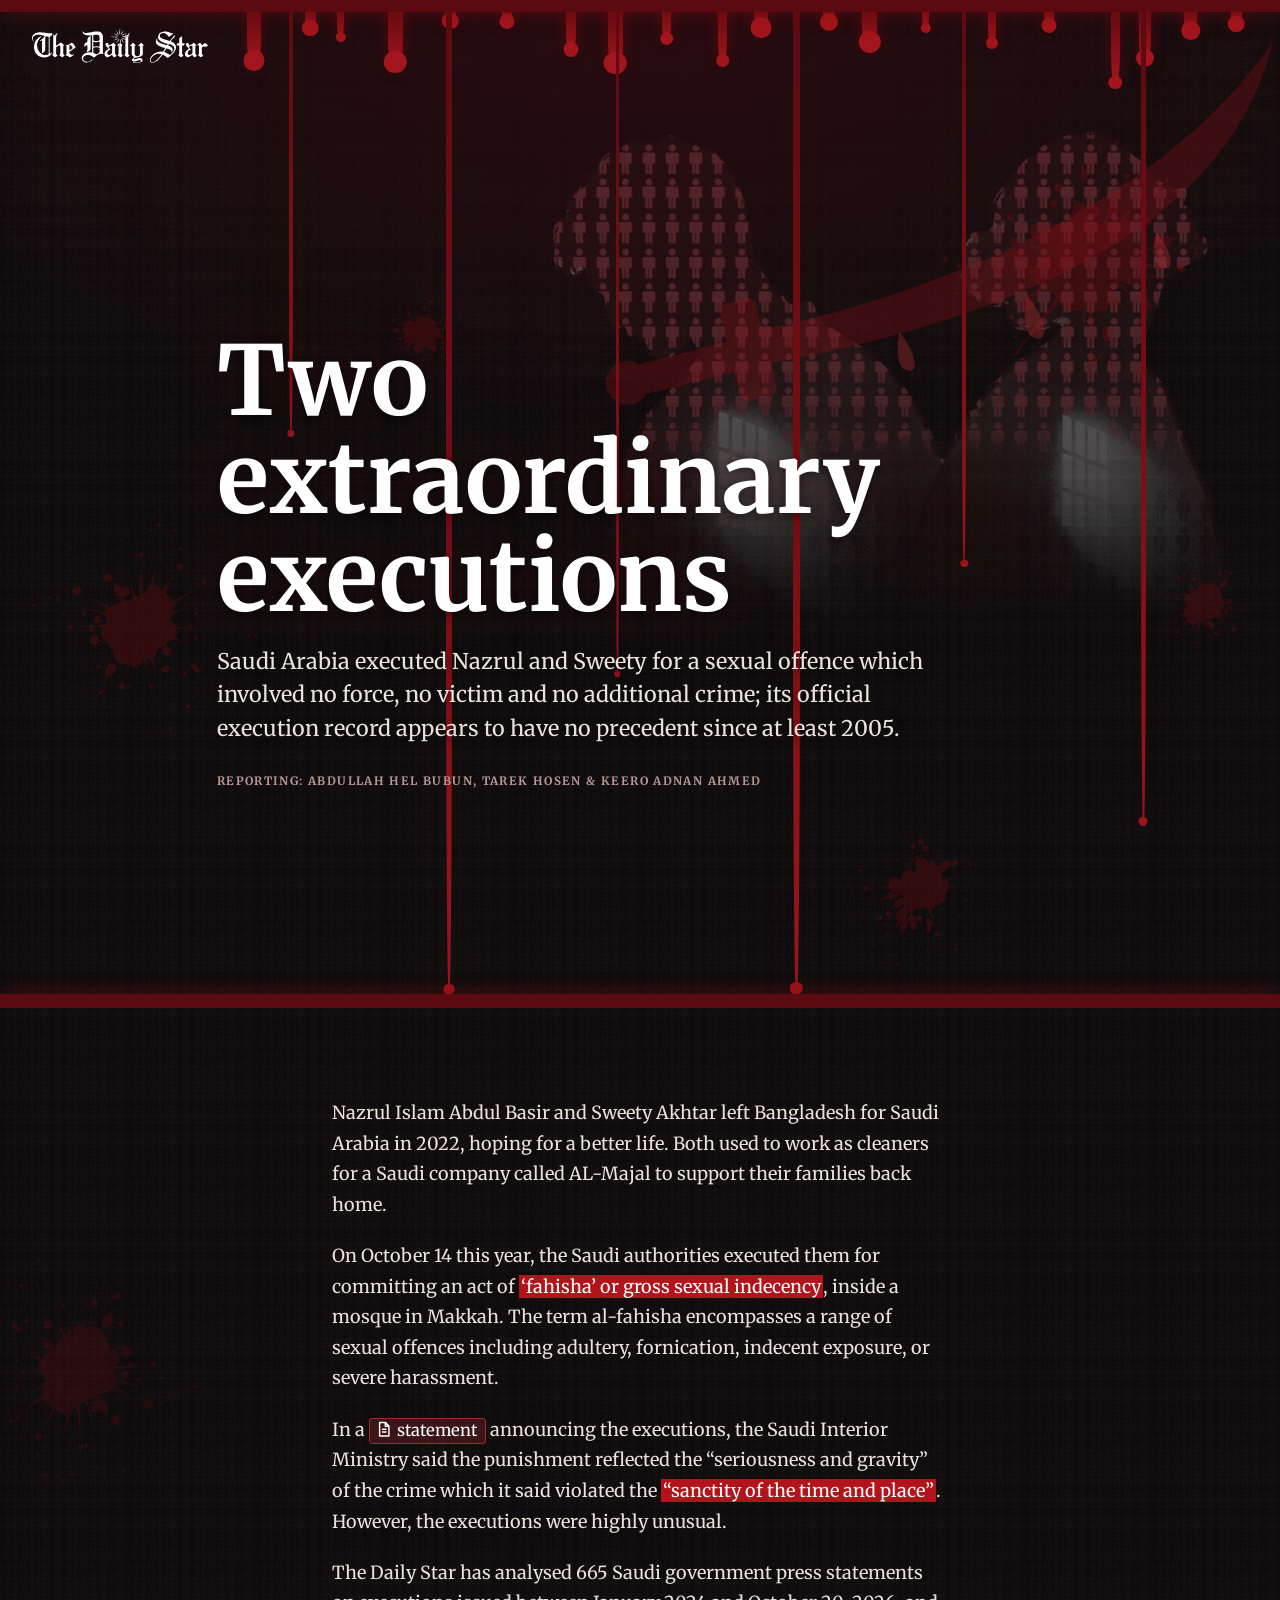
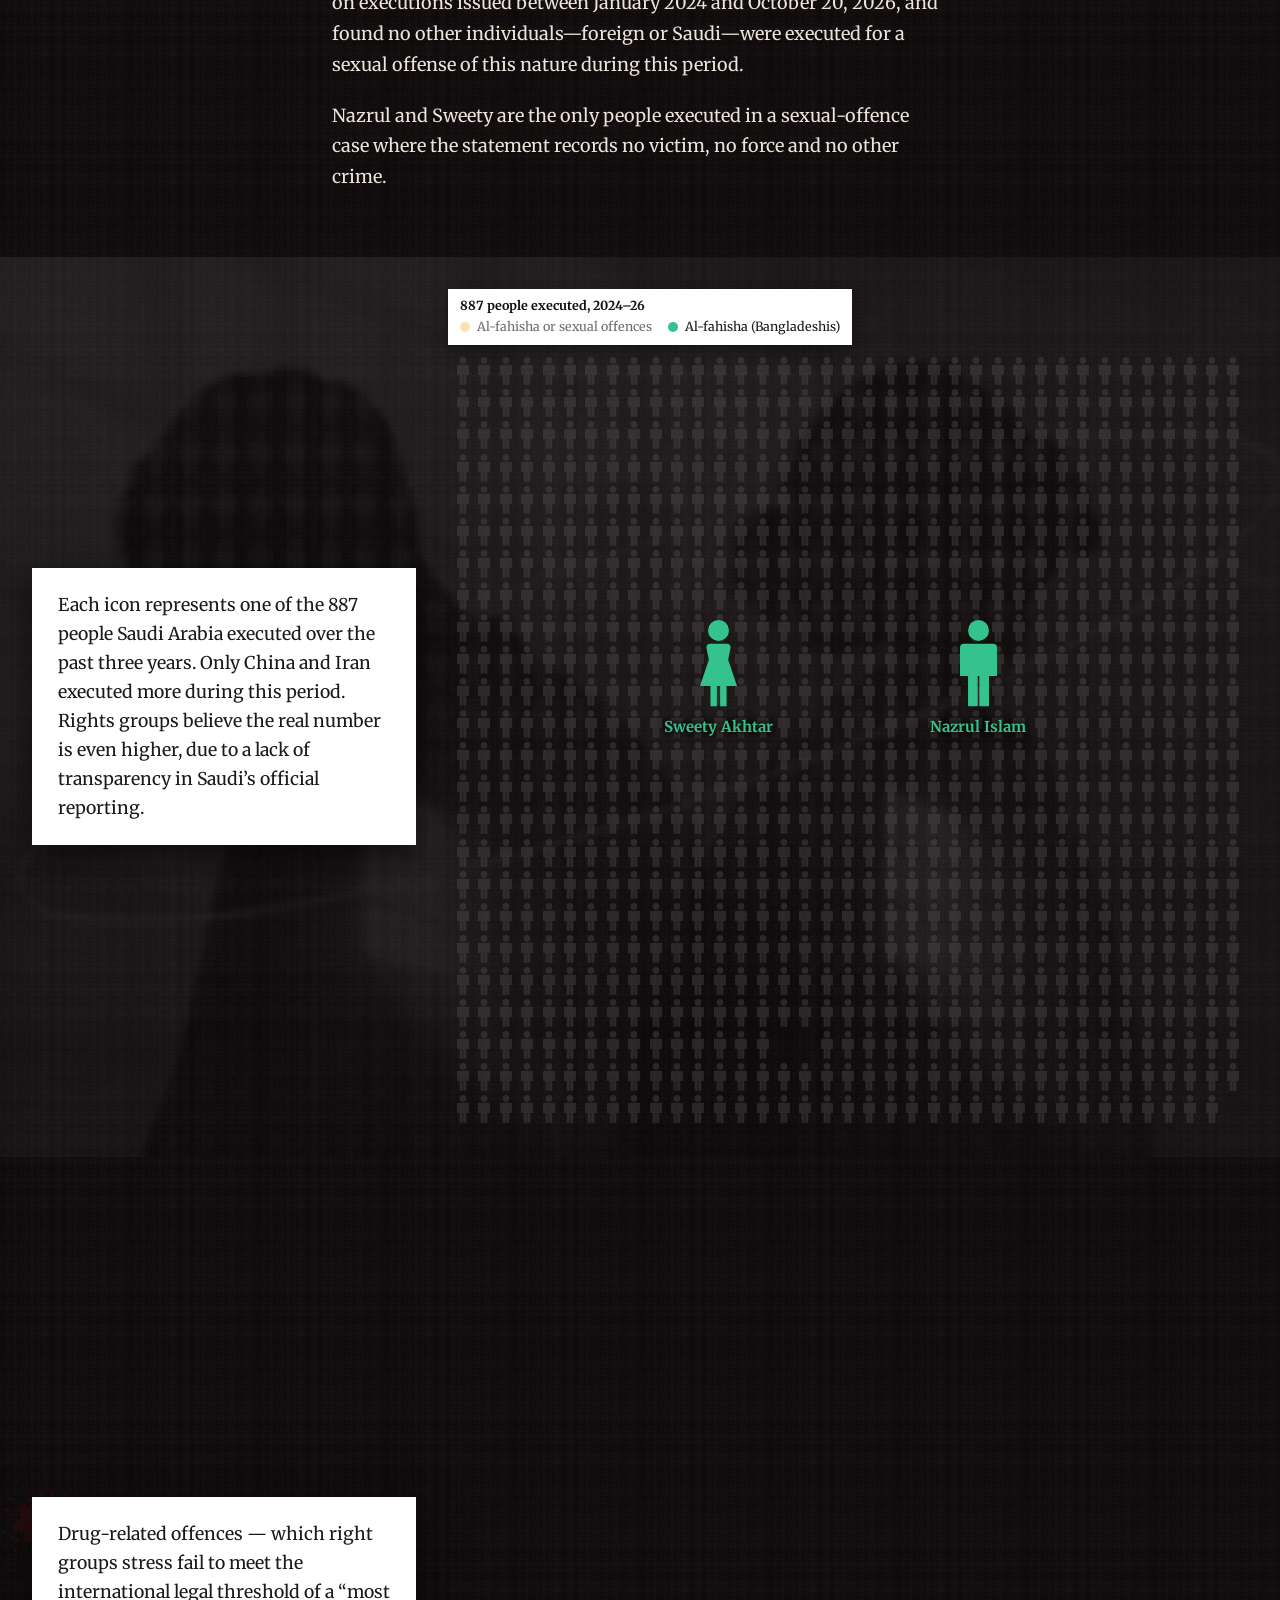
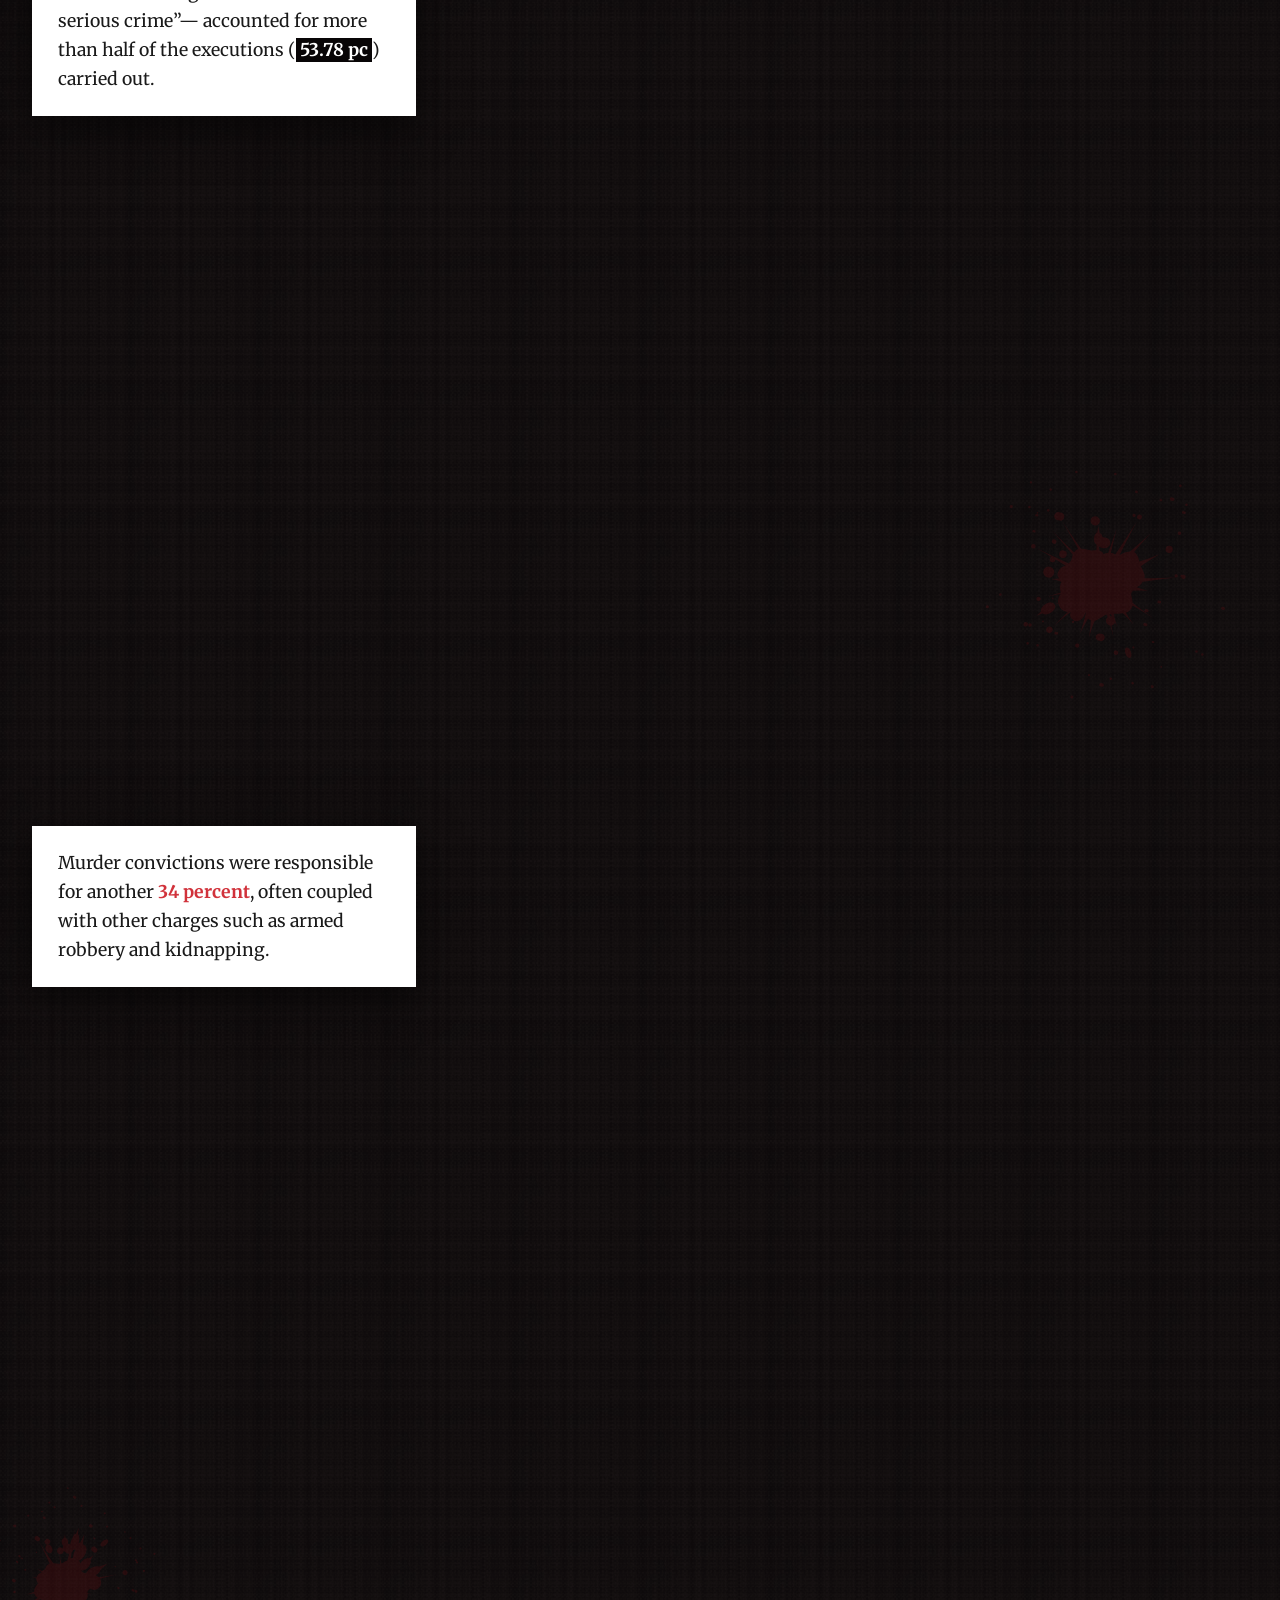
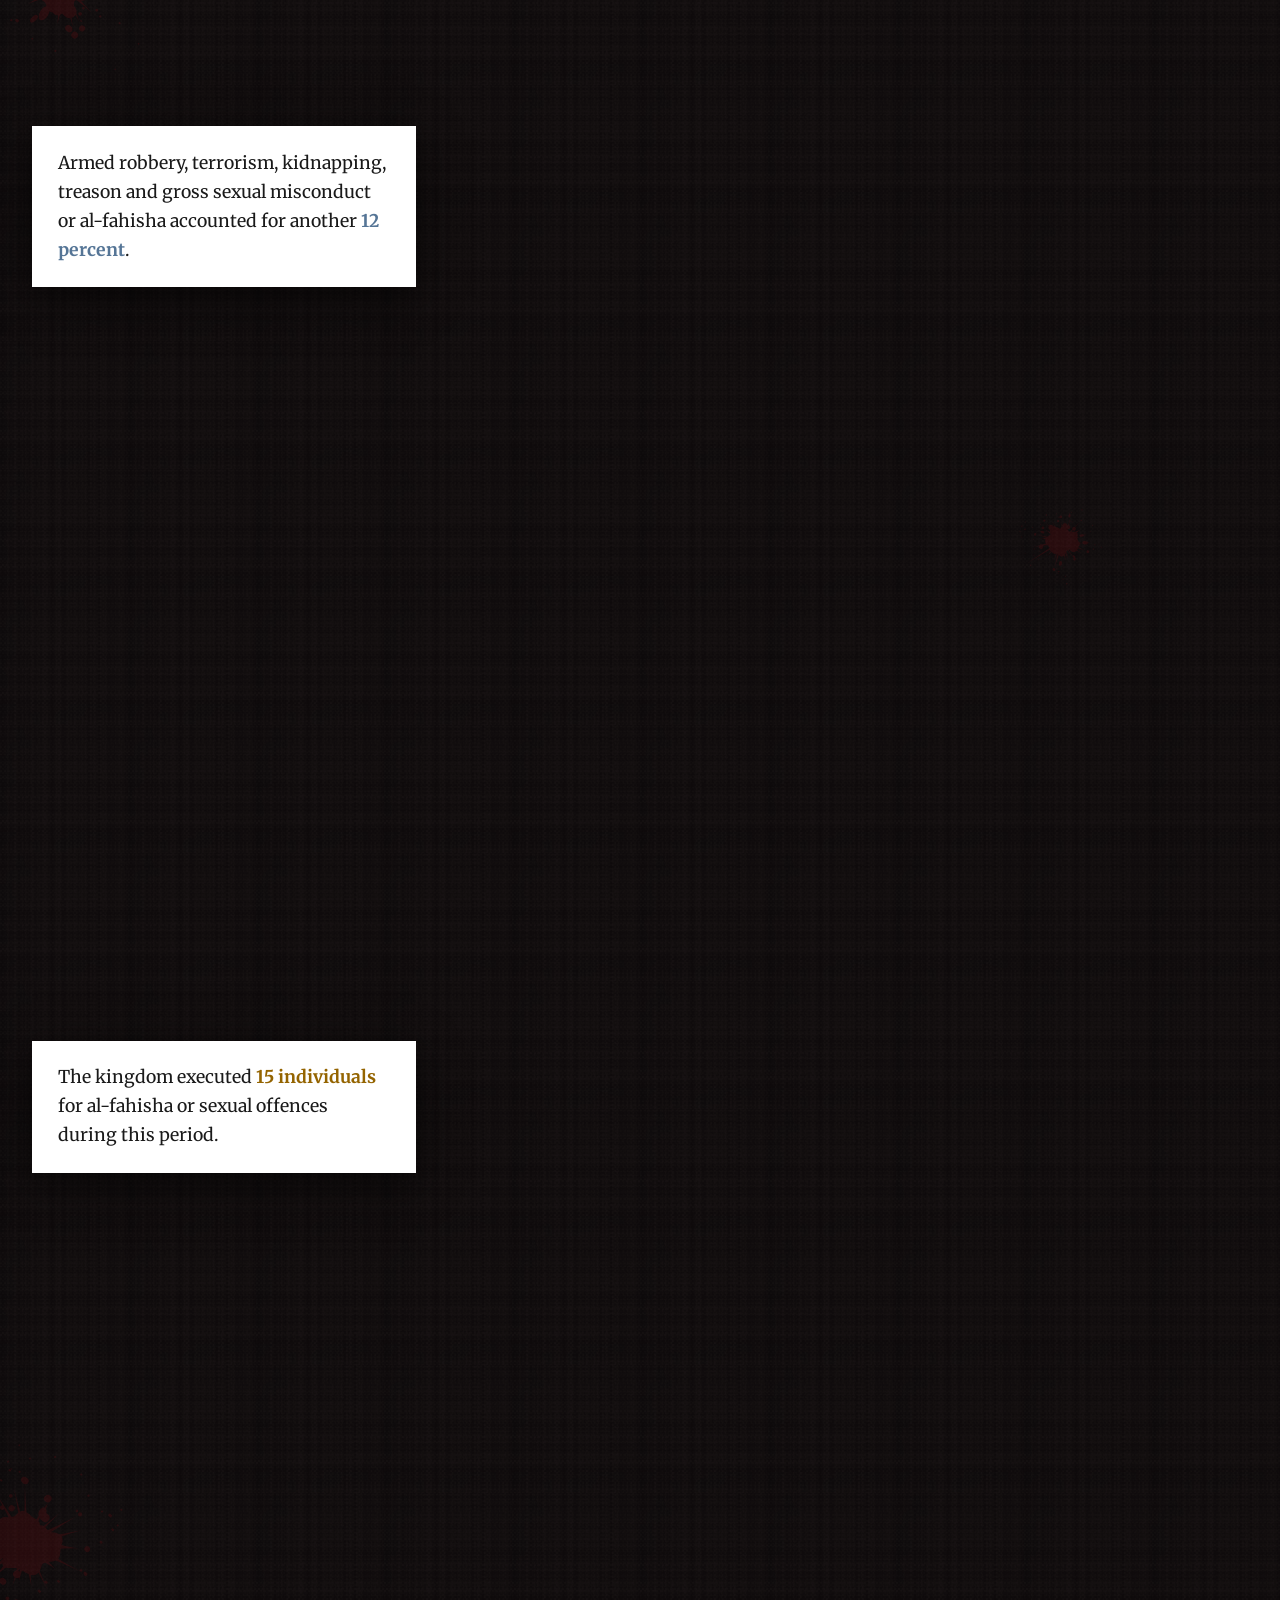
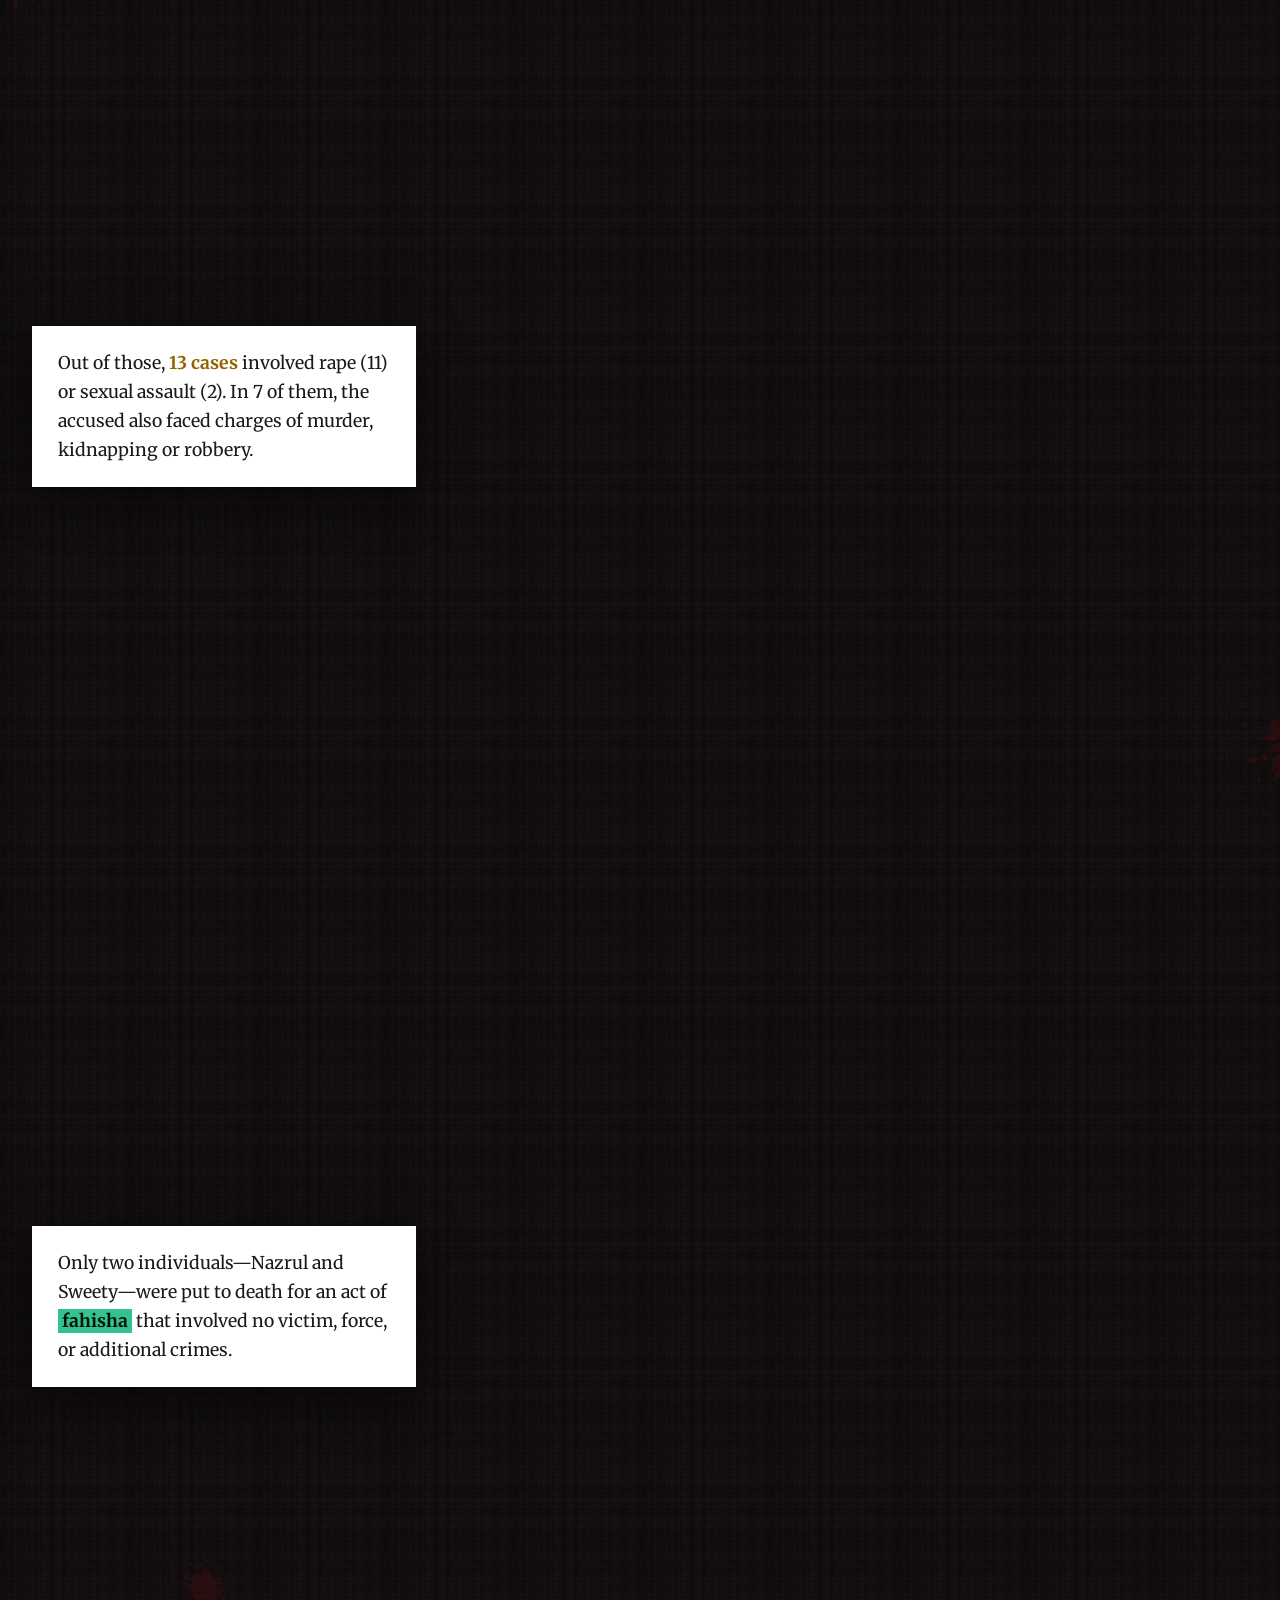
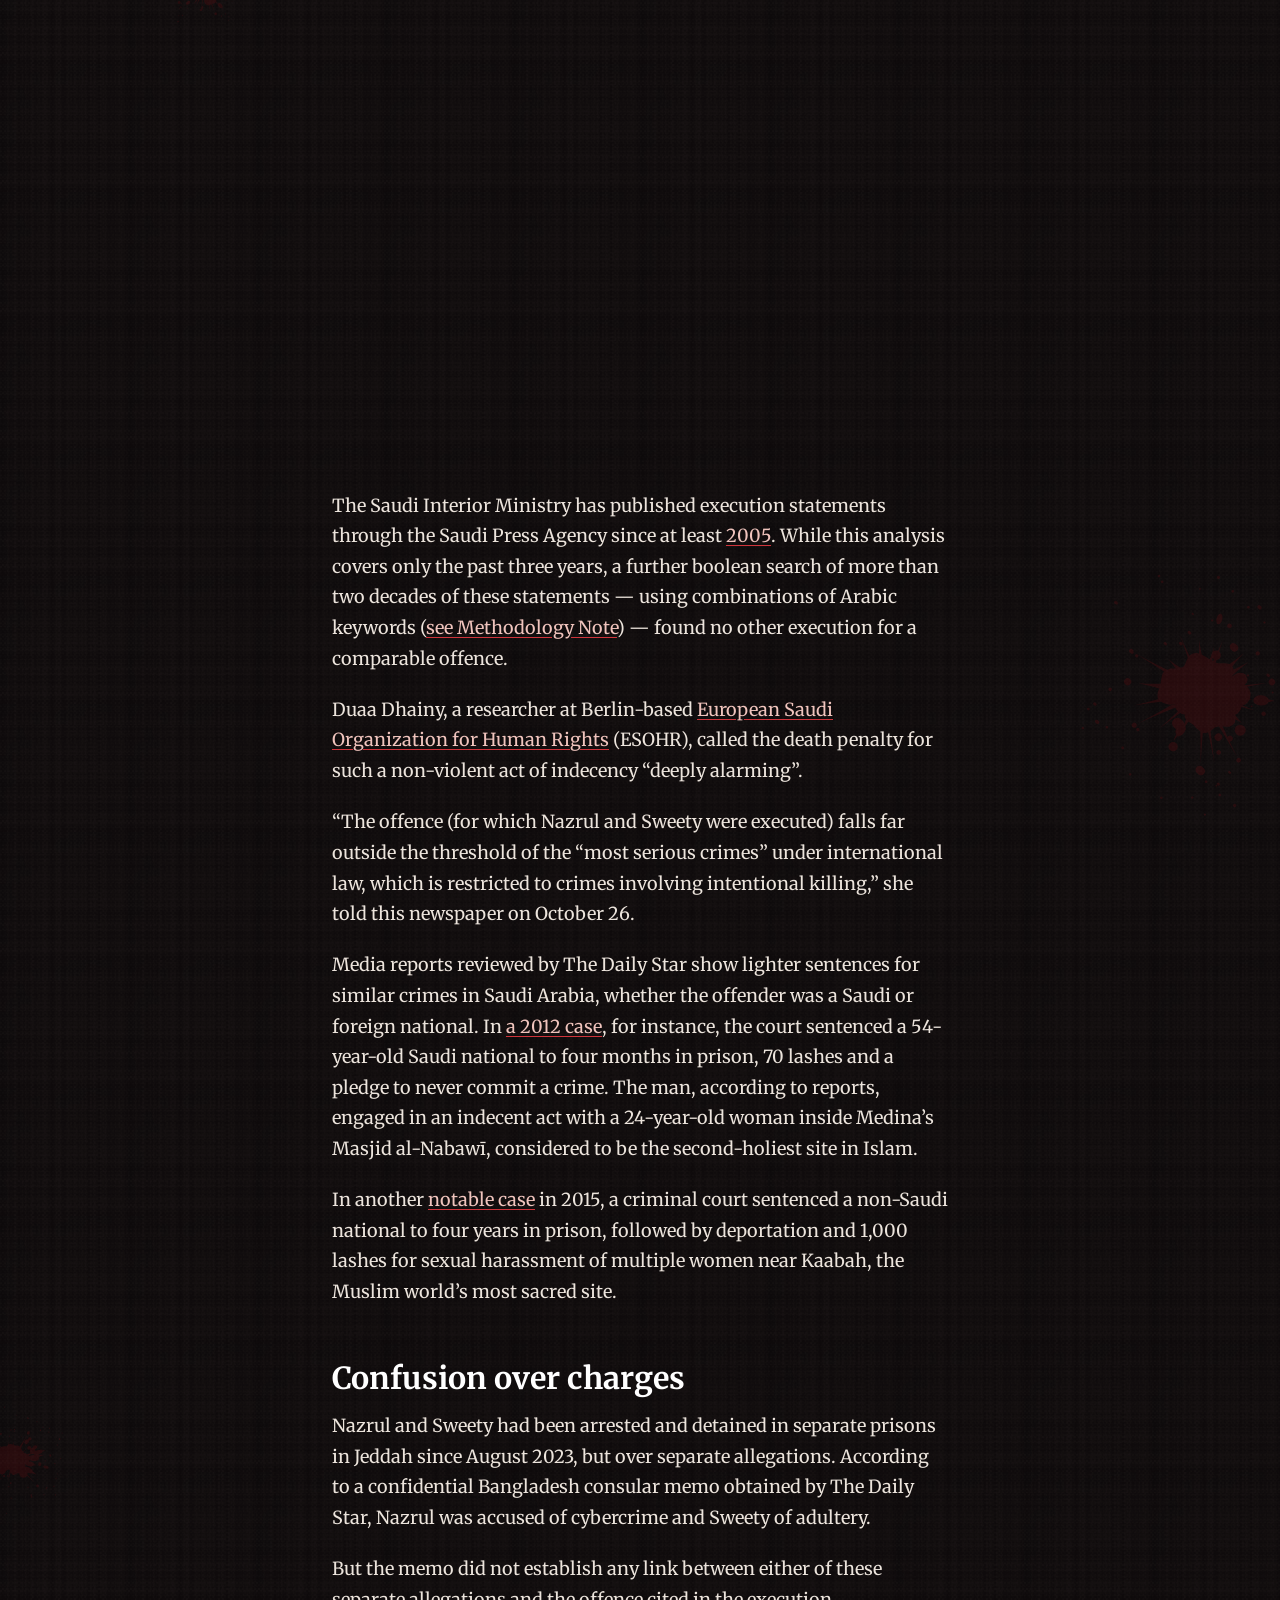
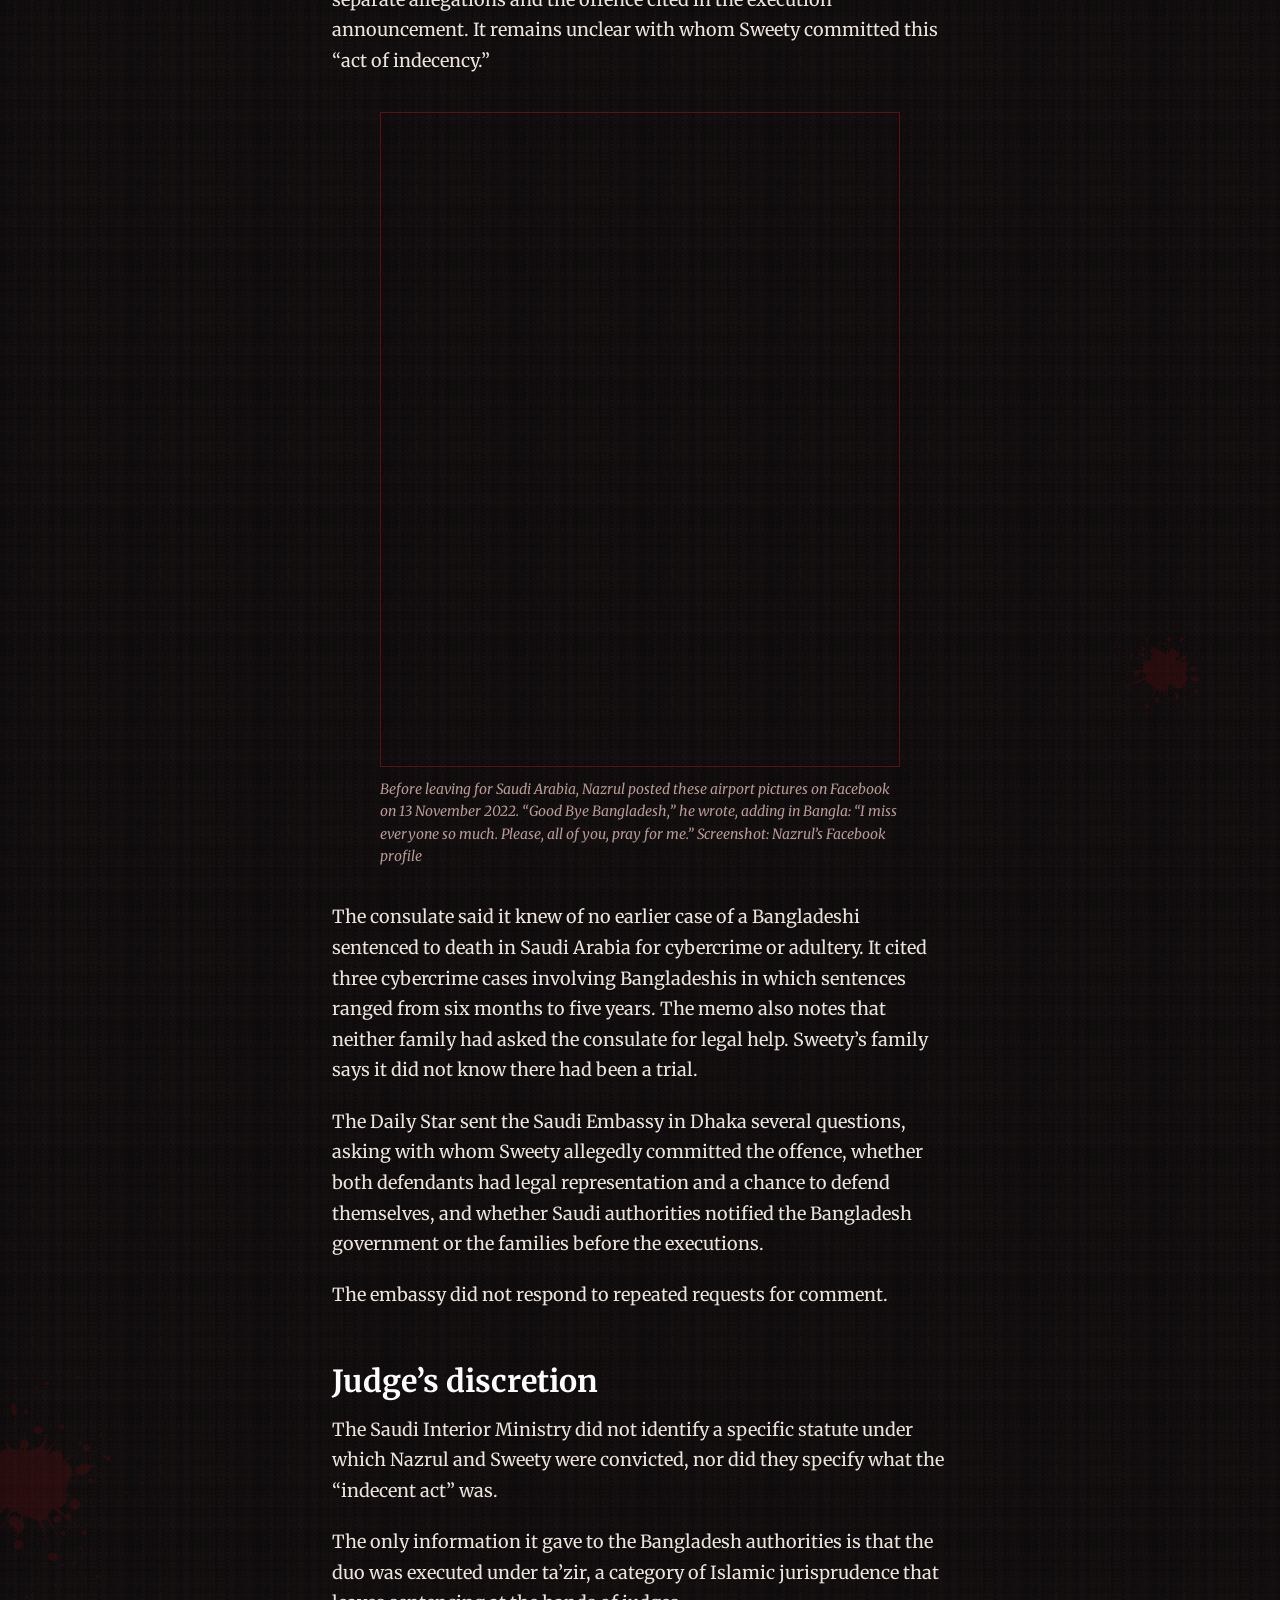
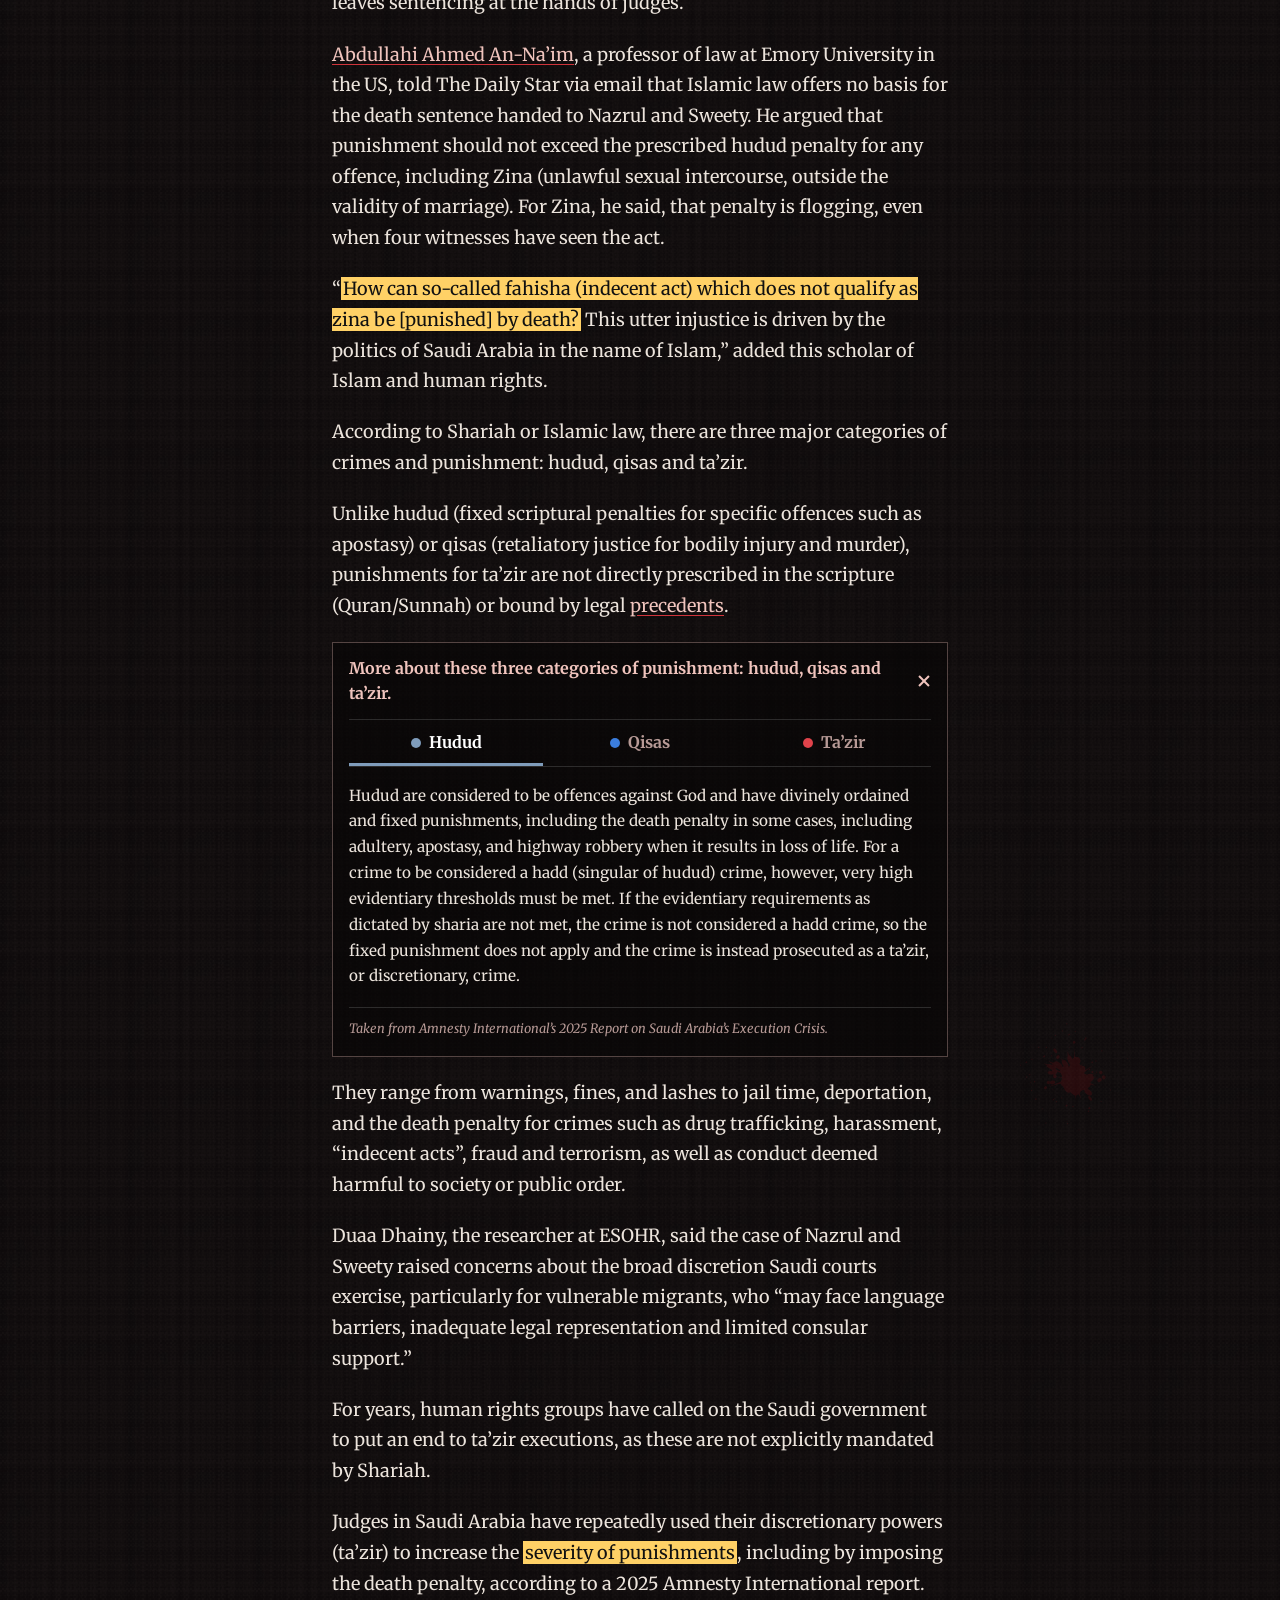
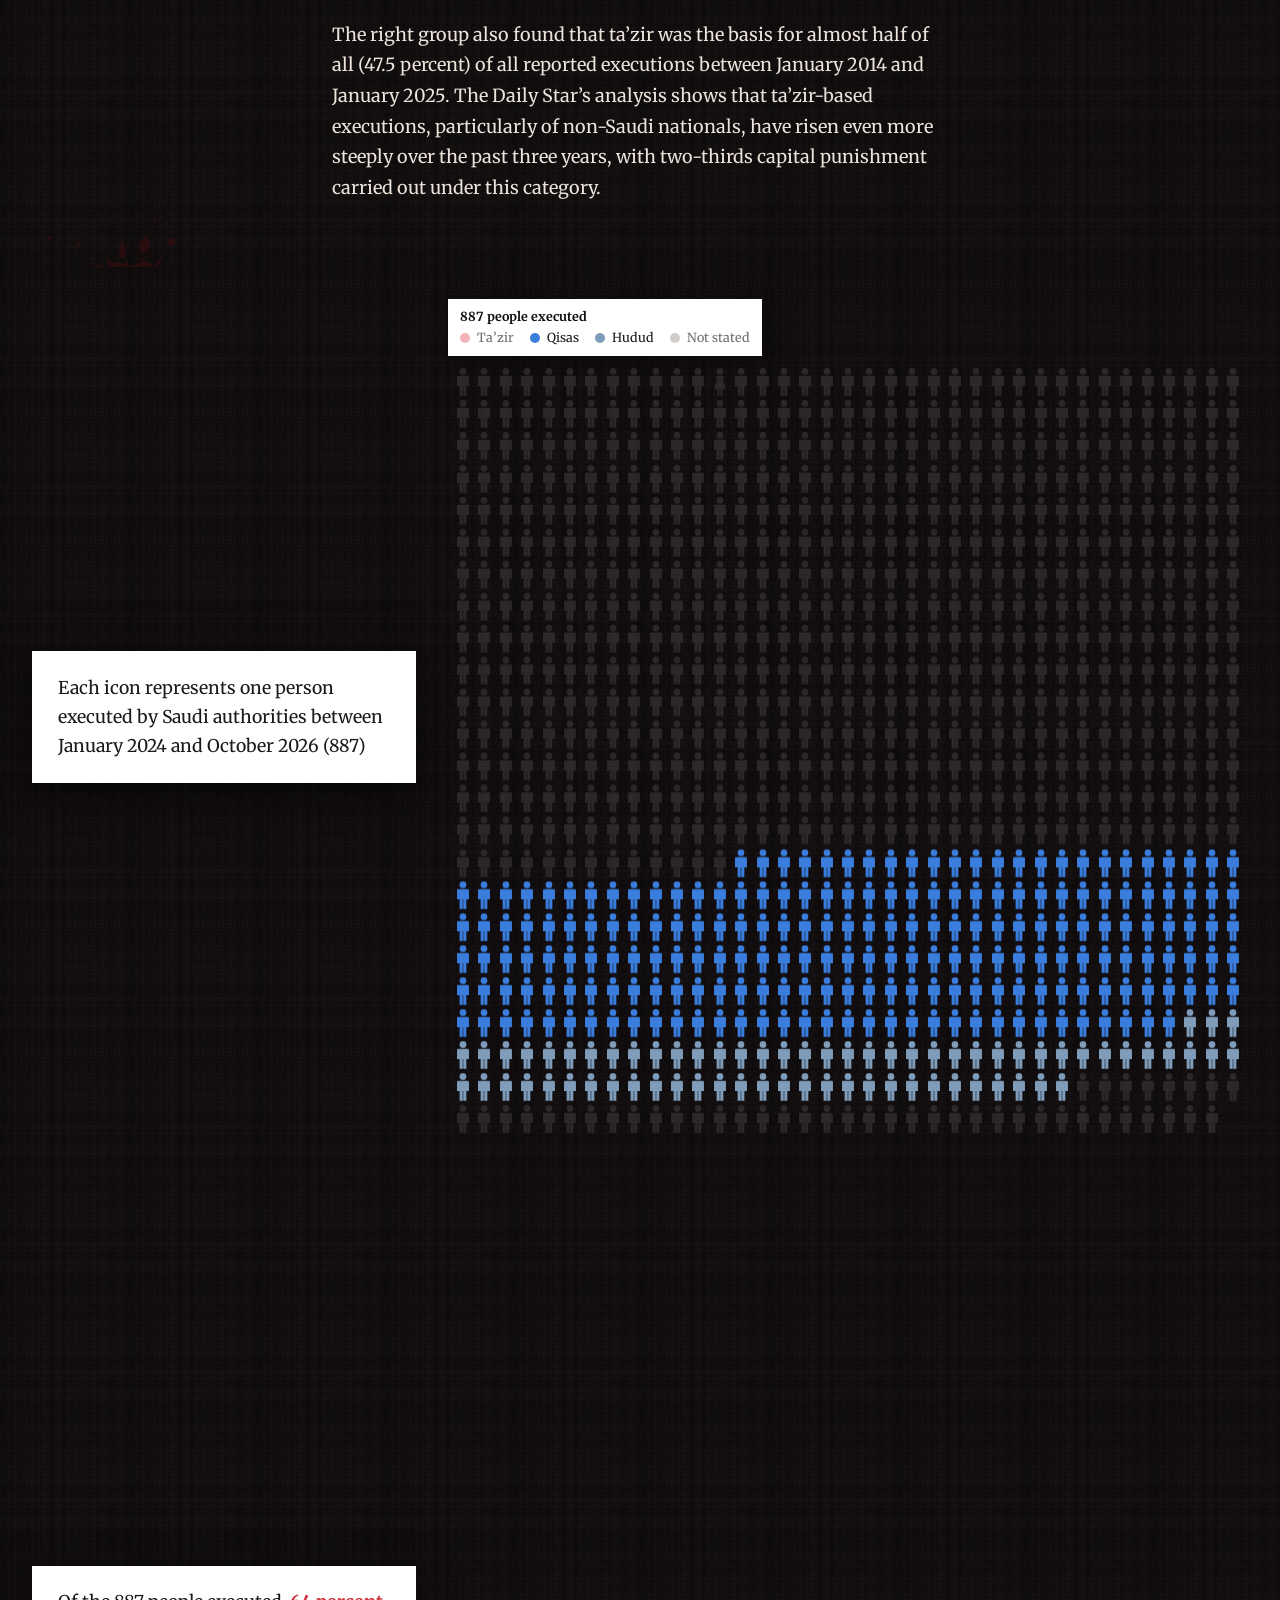
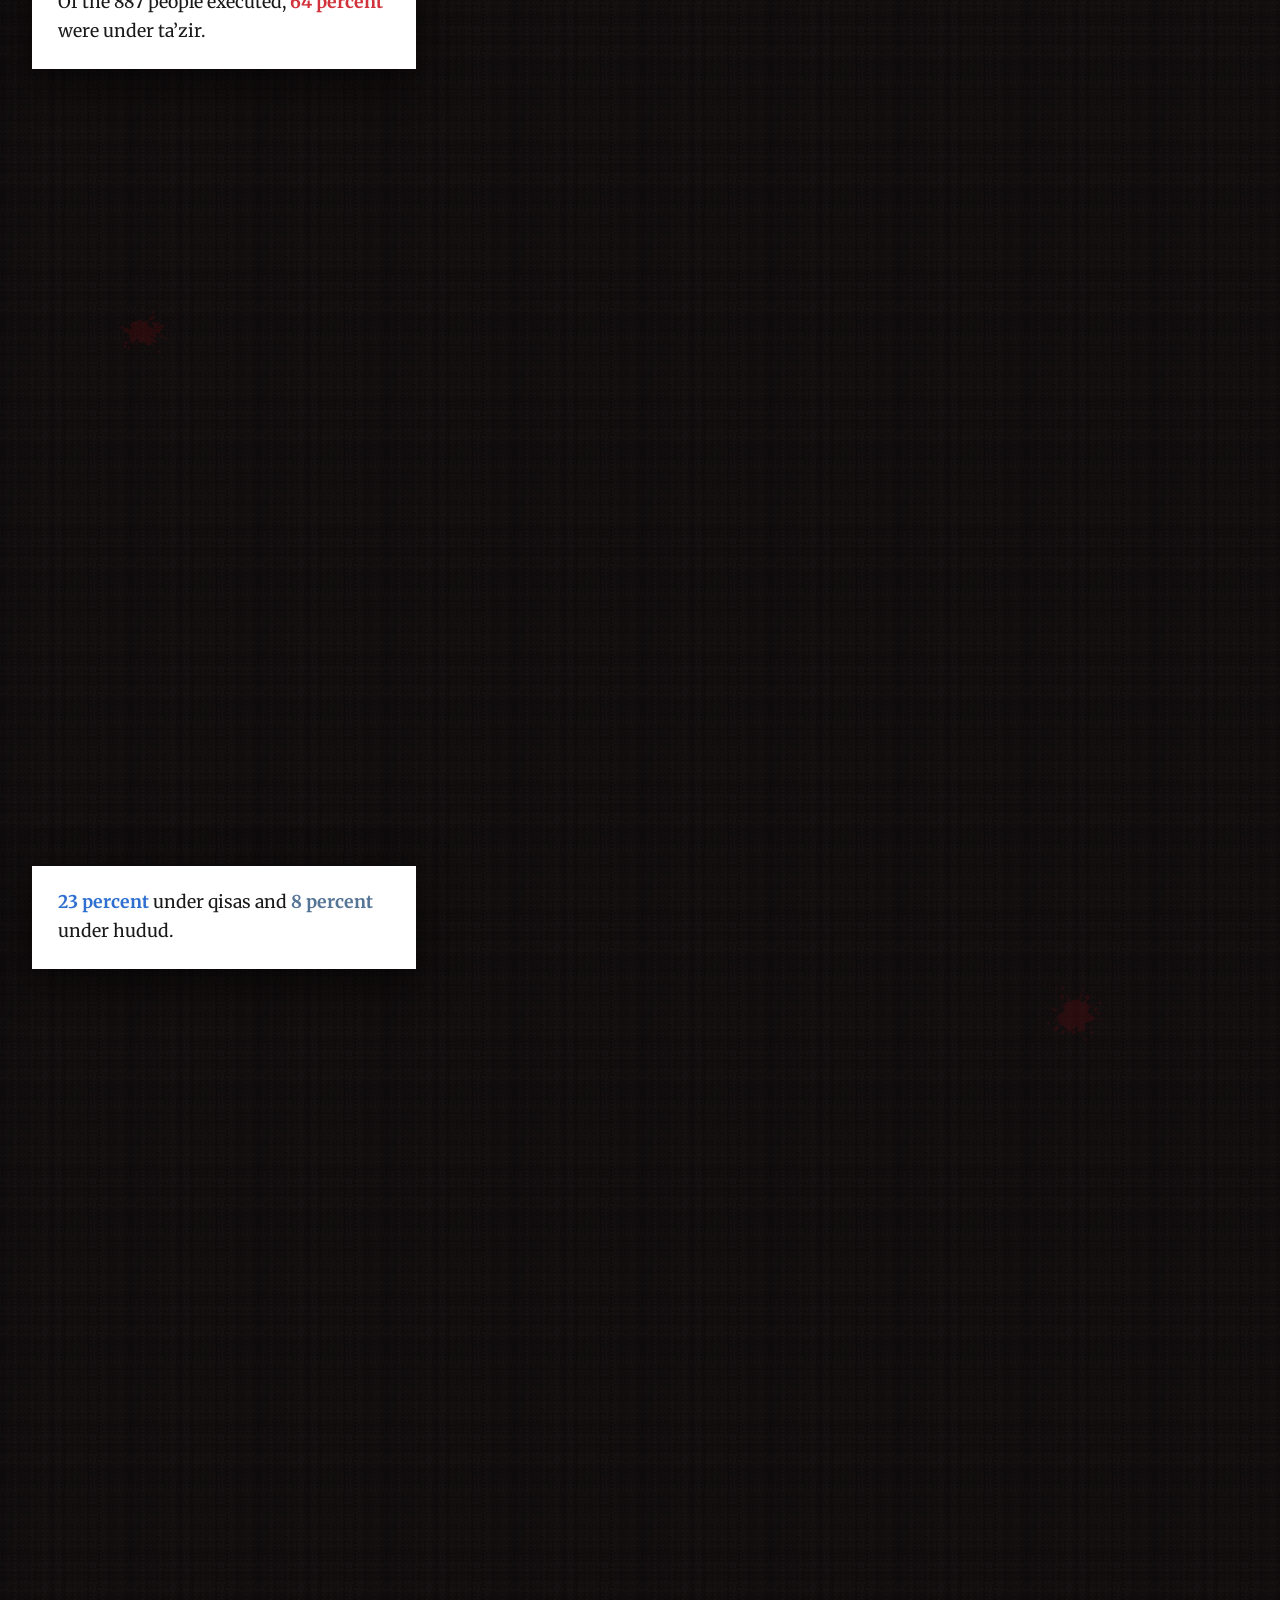
==== commit 71d8a1bd: "Hero: the man and the woman from the feature illustration, faint under the sword - tools/hero_figure" ====
--- a/index.html
+++ b/index.html
@@ -227,6 +227,39 @@
          position: absolute;
          inset: 0;
          background: radial-gradient(ellipse 90% 60% at 50% 0, #2a0b10 0, rgba(42, 11, 16, 0) 72%)
+      }
+
+      /* the man and the woman, cut from Anwar Sohel's feature illustration (tools/hero_figures.py): a faint layer under
+         the sword and the drips, so the hero says who was executed as well as how. Portrait screens: full width (their
+         faces are at the outer edges), heads between the drips and the title; landscape: on the right, heads just under
+         the drips. Their feet fade out in the image itself */
+      .hero__fig {
+         position: absolute;
+         top: max(64px, 10.5%);
+         left: 0;
+         width: 100%;
+         height: auto;
+         opacity: 0;
+         transition: opacity 1.2s ease-out
+      }
+
+      .hero__fig.on {
+         opacity: .42
+      }
+
+      @media (min-aspect-ratio:1/1) {
+         .hero__fig {
+            top: 13%;
+            left: auto;
+            right: 3vw;
+            width: min(54vw, 102vh)
+         }
+      }
+
+      @media (prefers-reduced-motion:reduce) {
+         .hero__fig {
+            transition: none
+         }
       }
 
       .sword {
@@ -2213,7 +2246,8 @@
          </svg></div>
       <header class="hero" id="top">
          <div class="hero__art" aria-hidden="true">
-            <div class="hero__glow"></div><svg class="spl" style="left:85%;top:26%;--s:300px;--r:0deg">
+            <div class="hero__glow"></div><canvas class="hero__fig" width="1258" height="958"></canvas><noscript><img
+                  class="hero__fig on" src="img/hero-figures-960.webp" width="1258" height="958" alt=""></noscript><svg class="spl" style="left:85%;top:26%;--s:300px;--r:0deg">
                <use href="#spl3" />
             </svg><svg class="spl" style="left:11%;top:62%;--s:240px;--r:70deg">
                <use href="#spl" />
@@ -4885,7 +4919,7 @@
    <a class="totop" href="#top" aria-label="Back to top"><svg viewBox="0 0 24 24" aria-hidden="true">
          <path d="M12 19V5M5.5 11.5 12 5l6.5 6.5" />
       </svg></a>
-   <script src="js/story.js?v=20261107a" defer></script>
+   <script src="js/story.js?v=20261107b" defer></script>
 </body>
 
 </html>
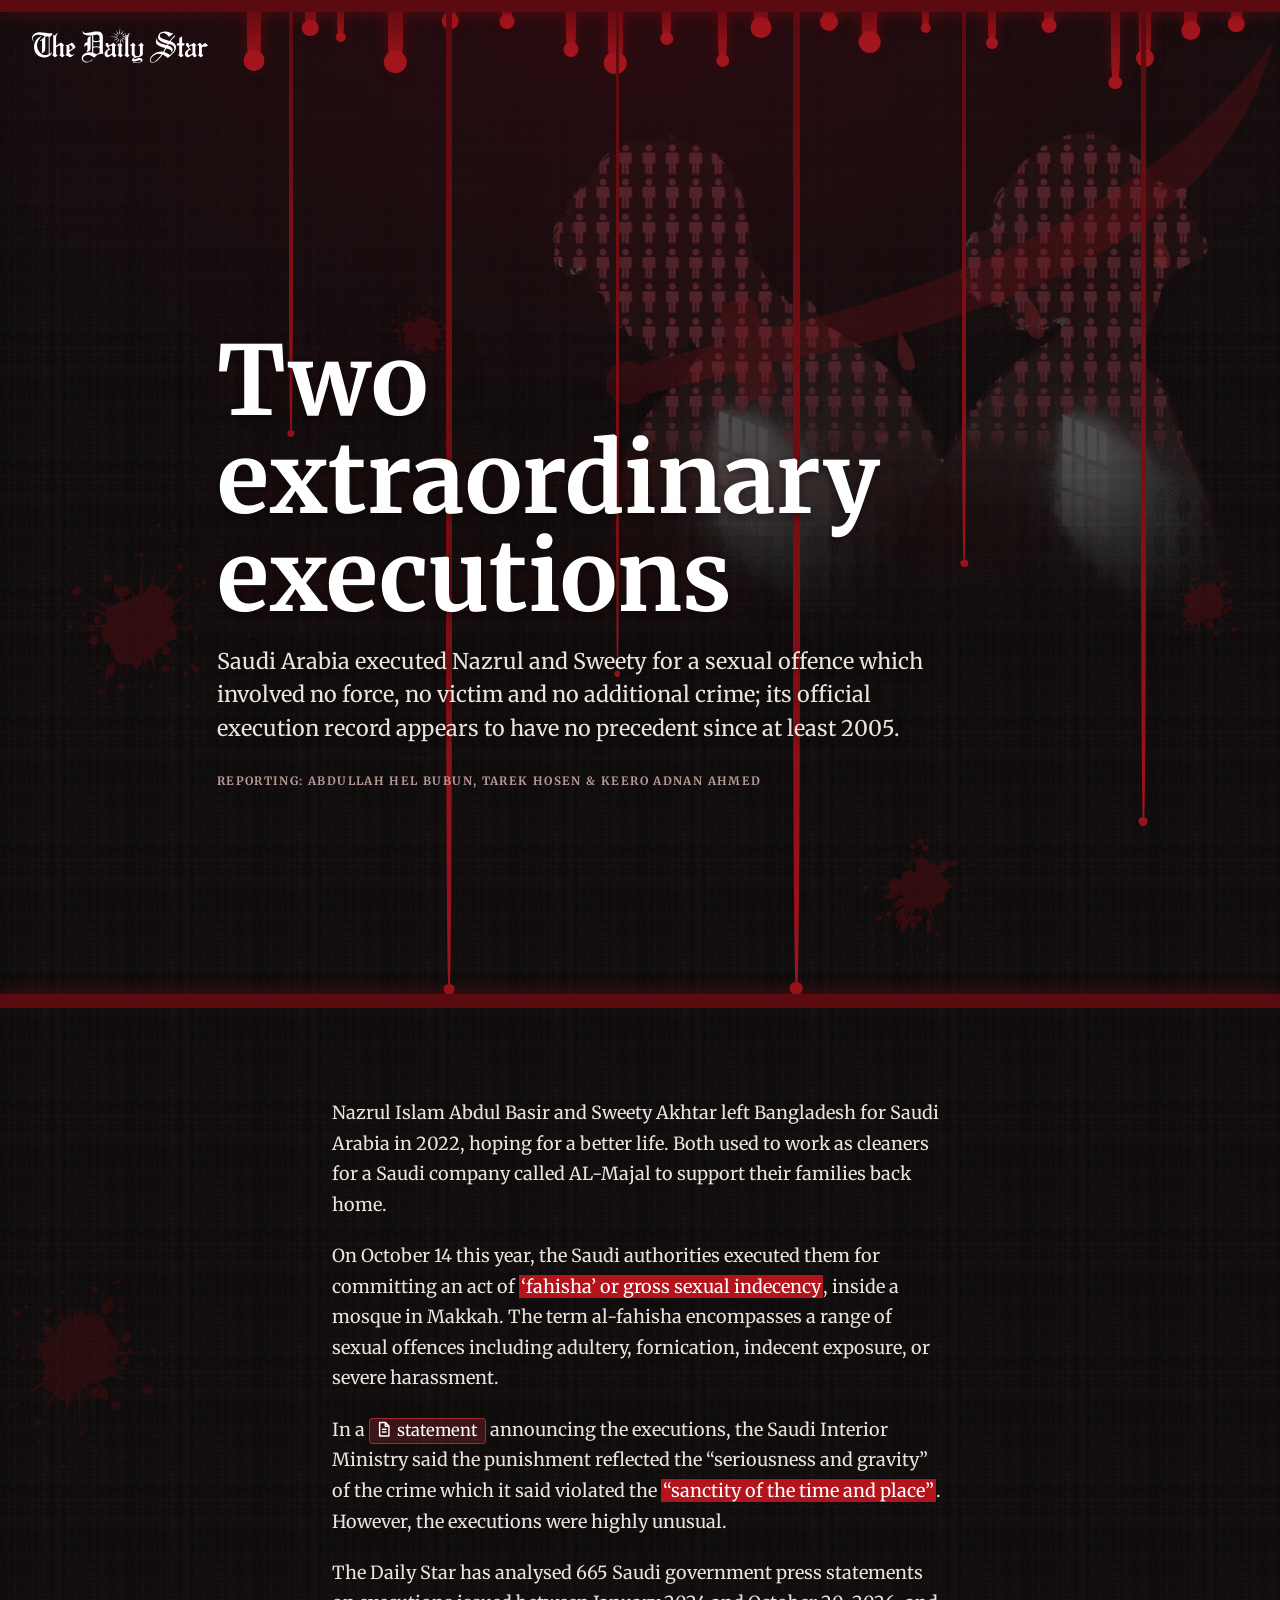
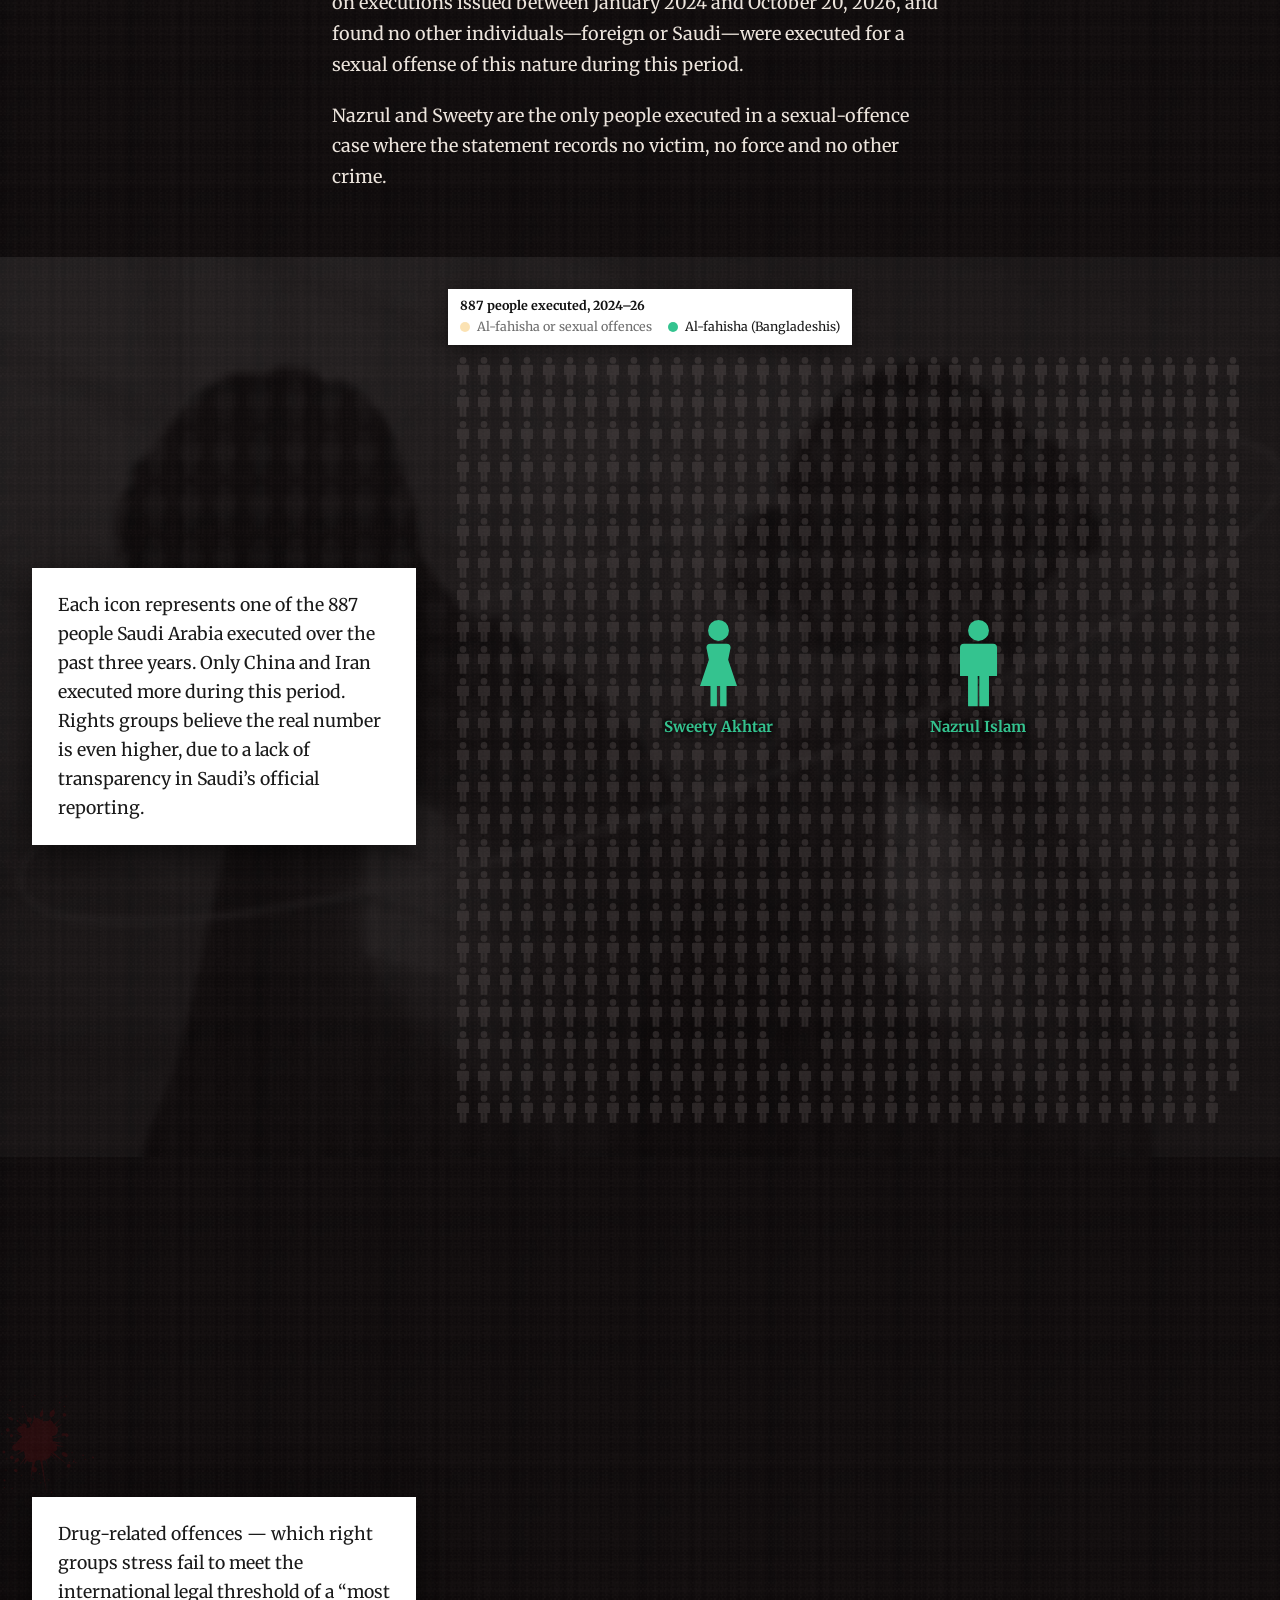
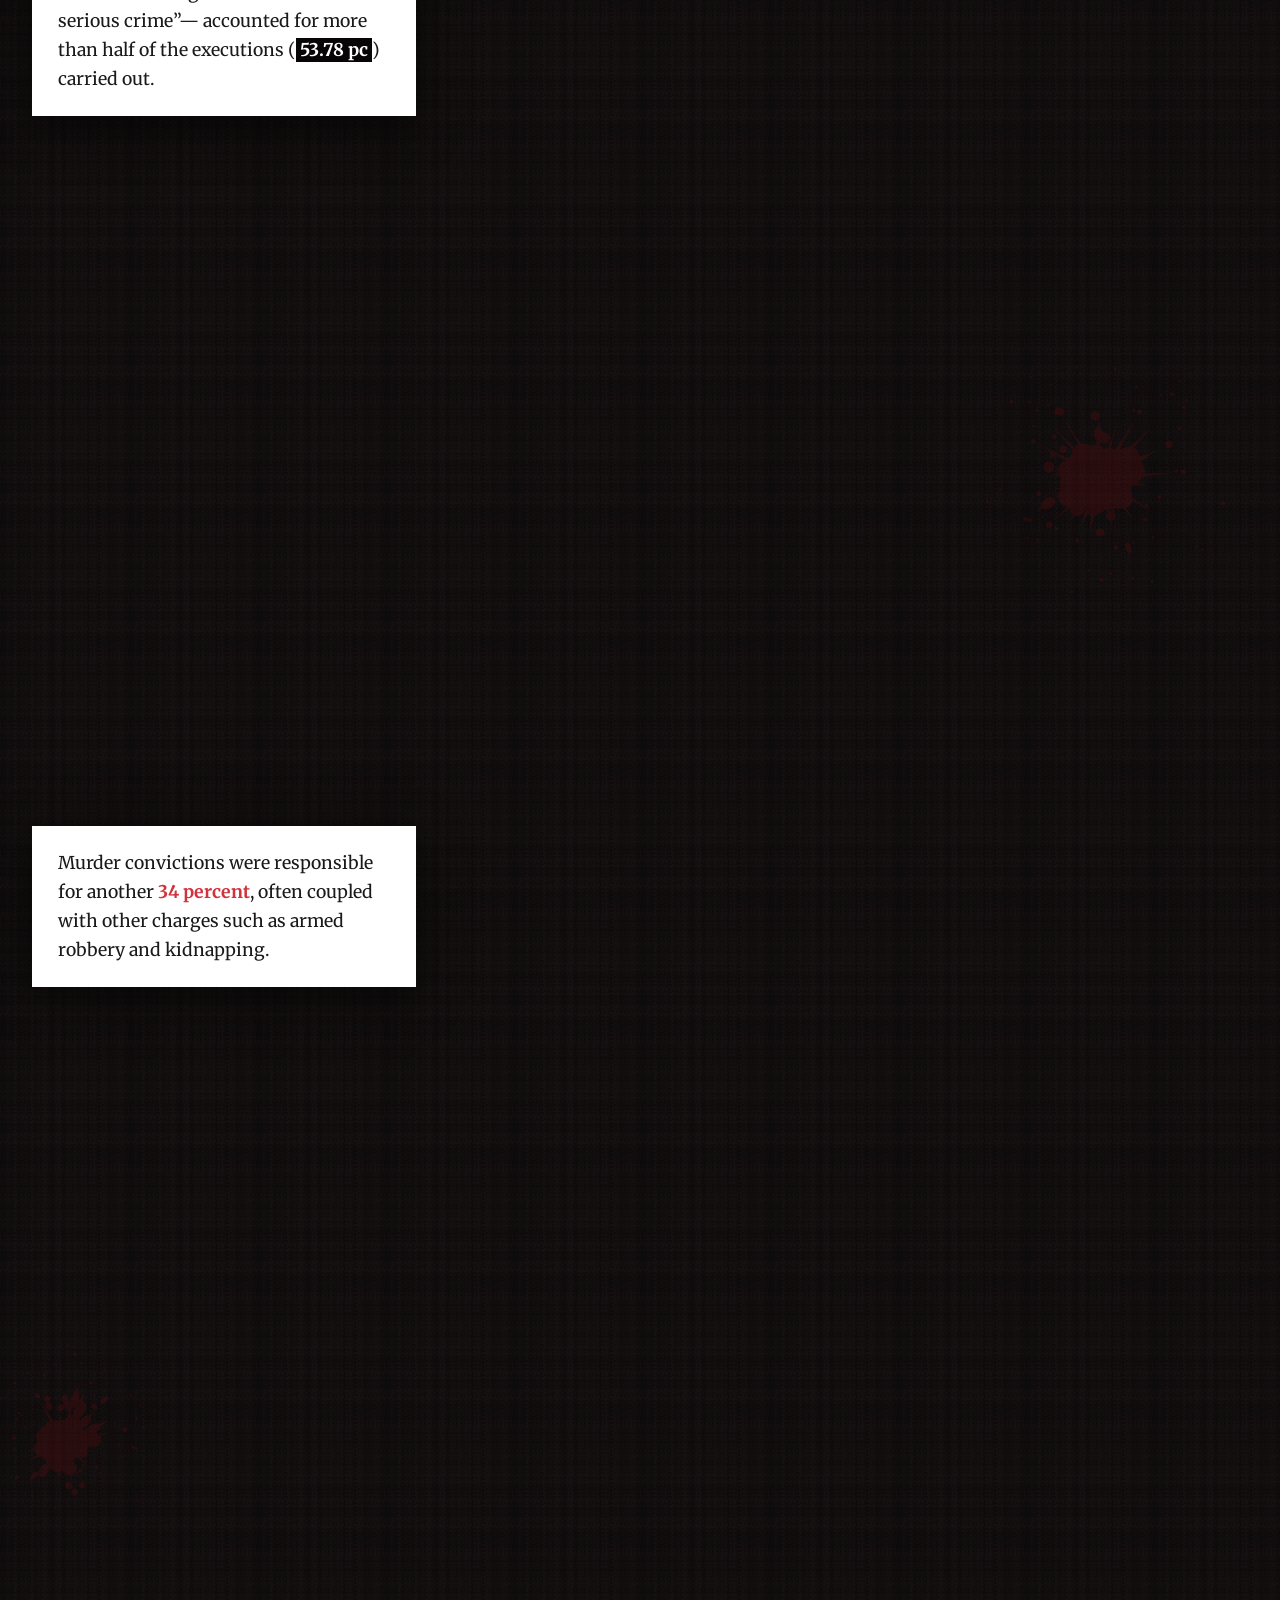
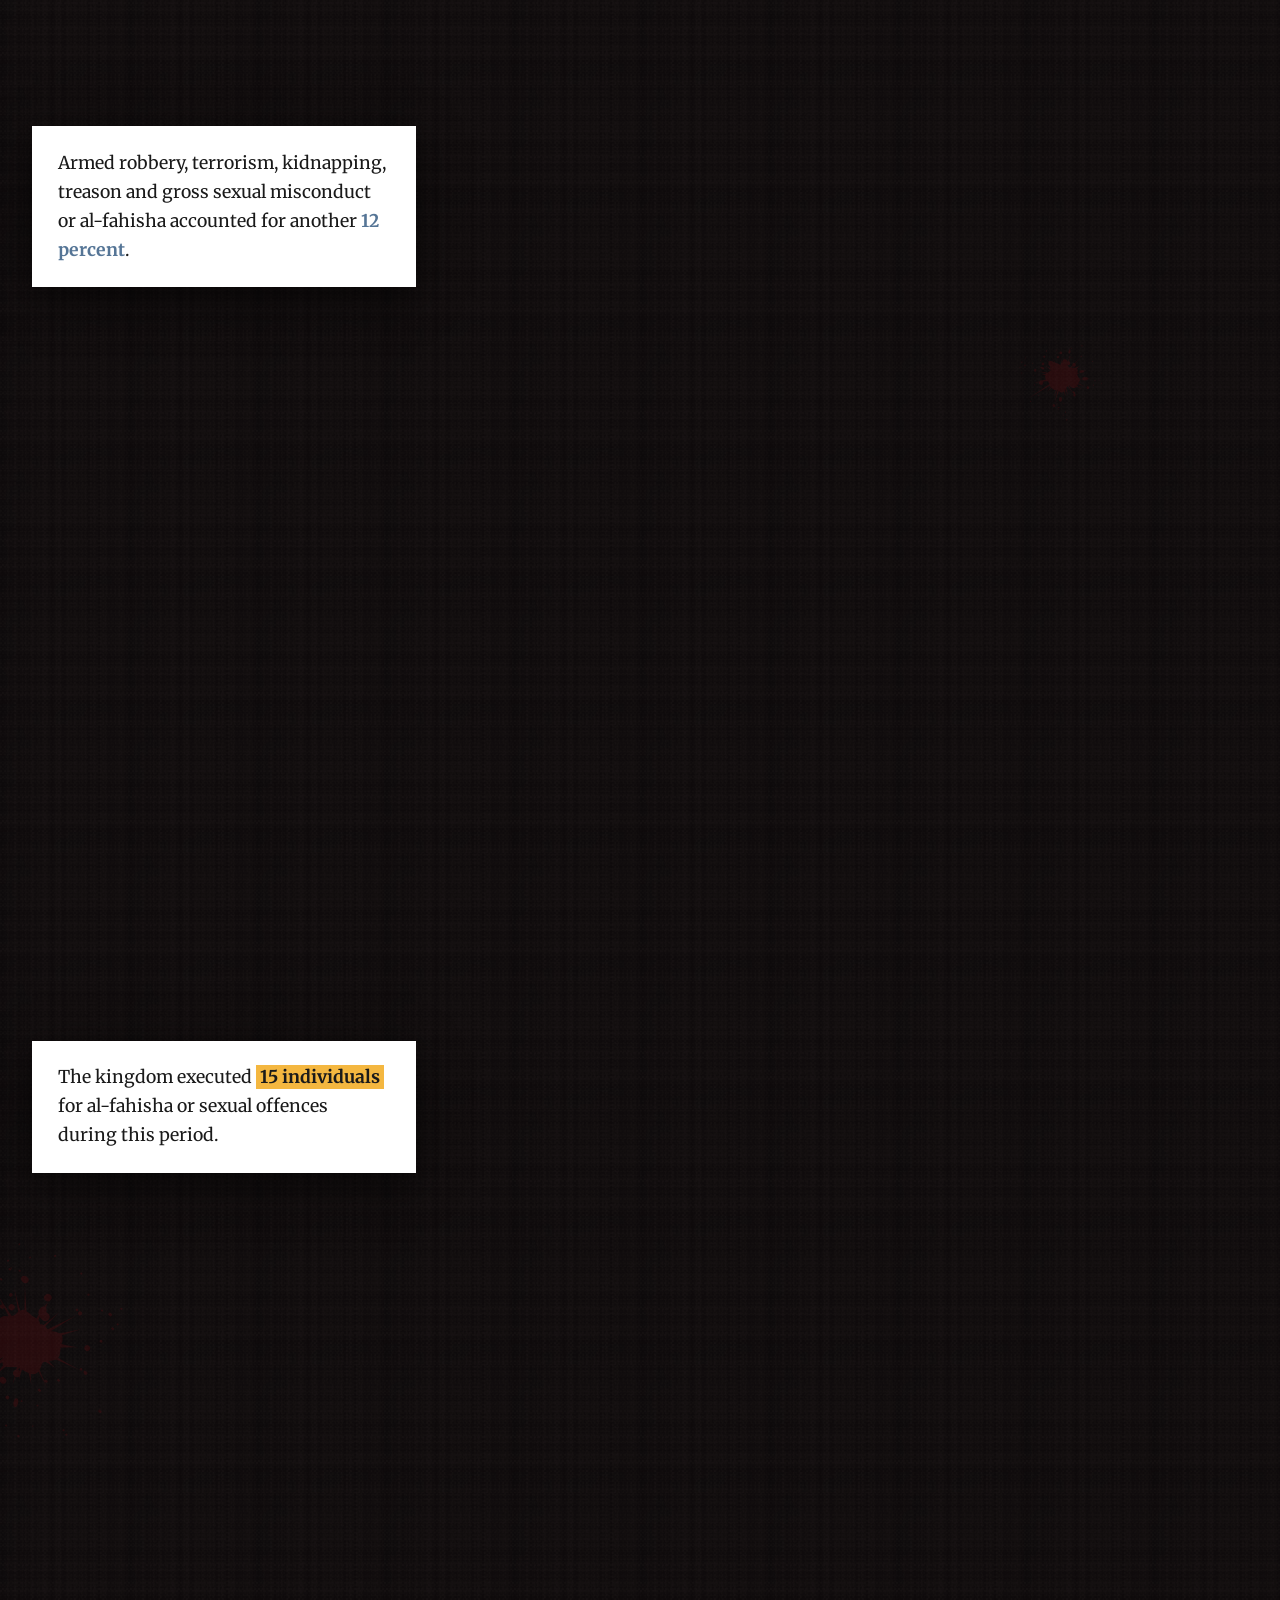
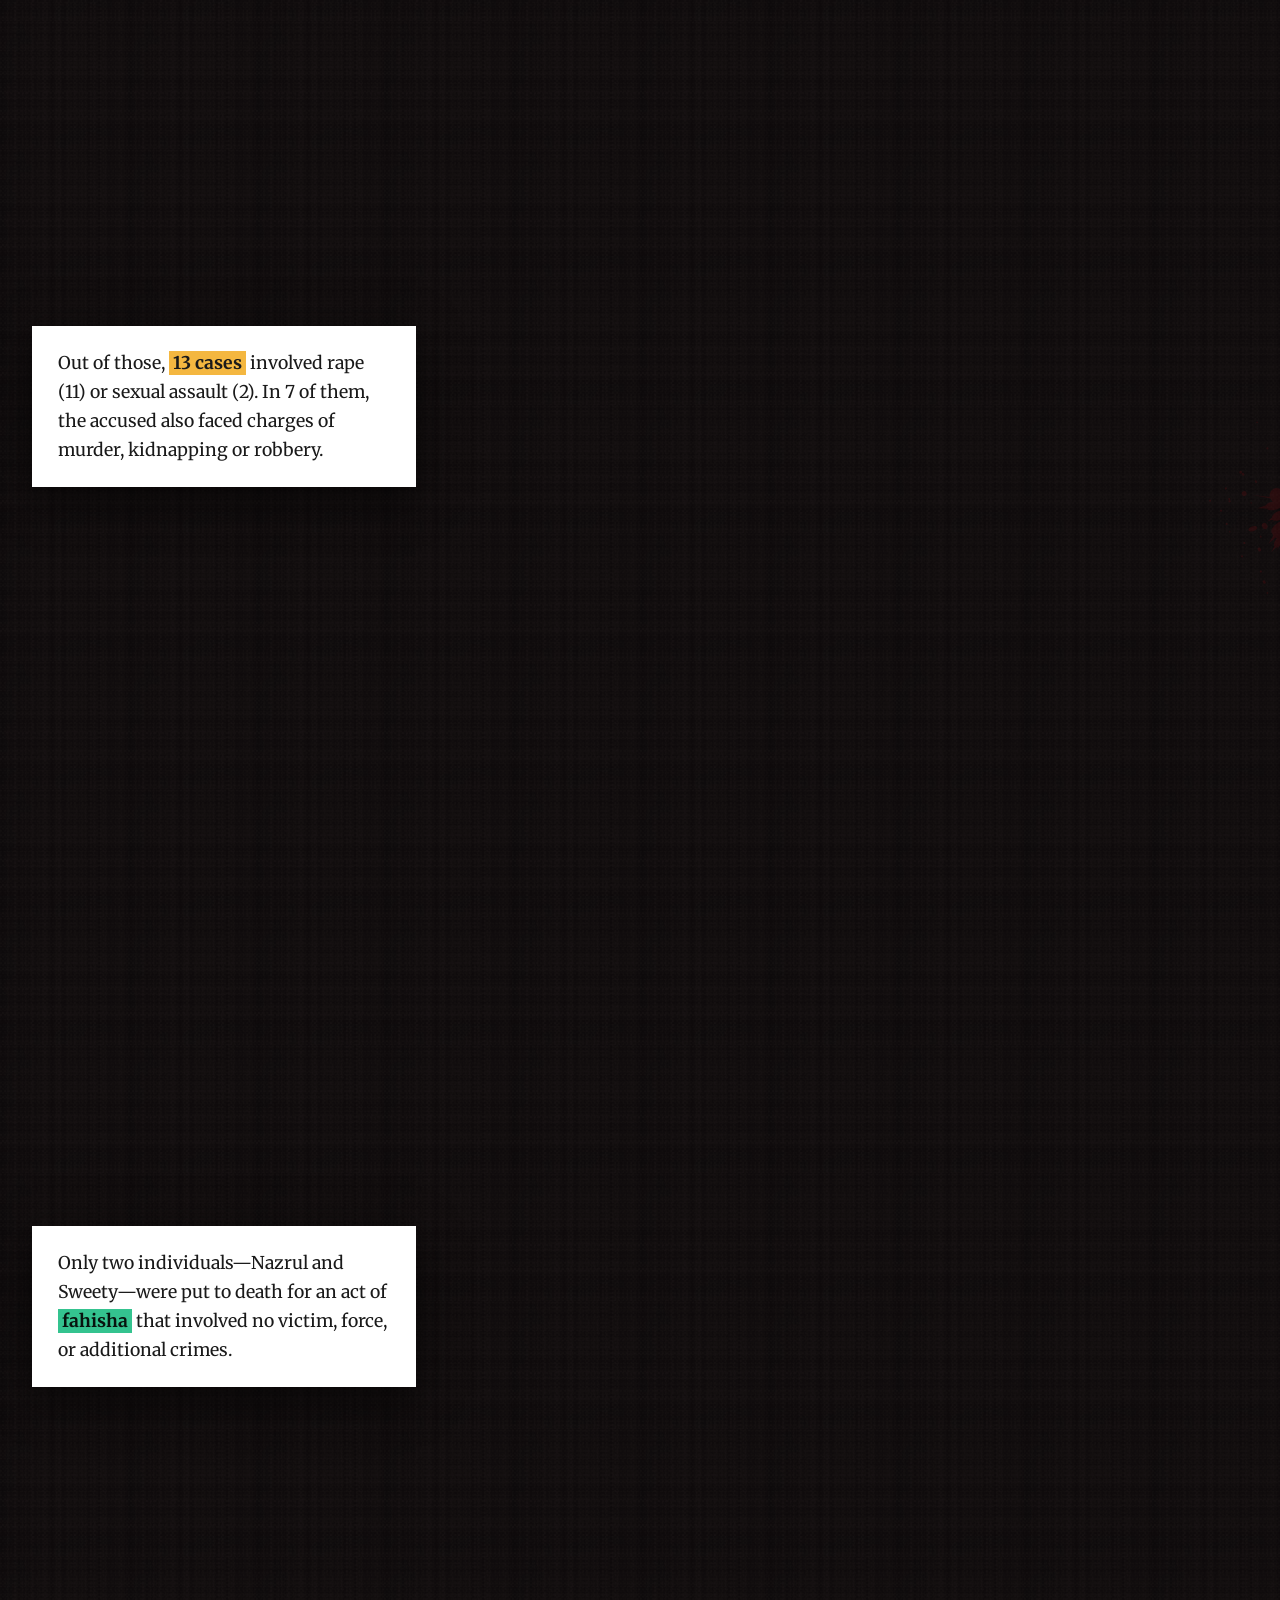
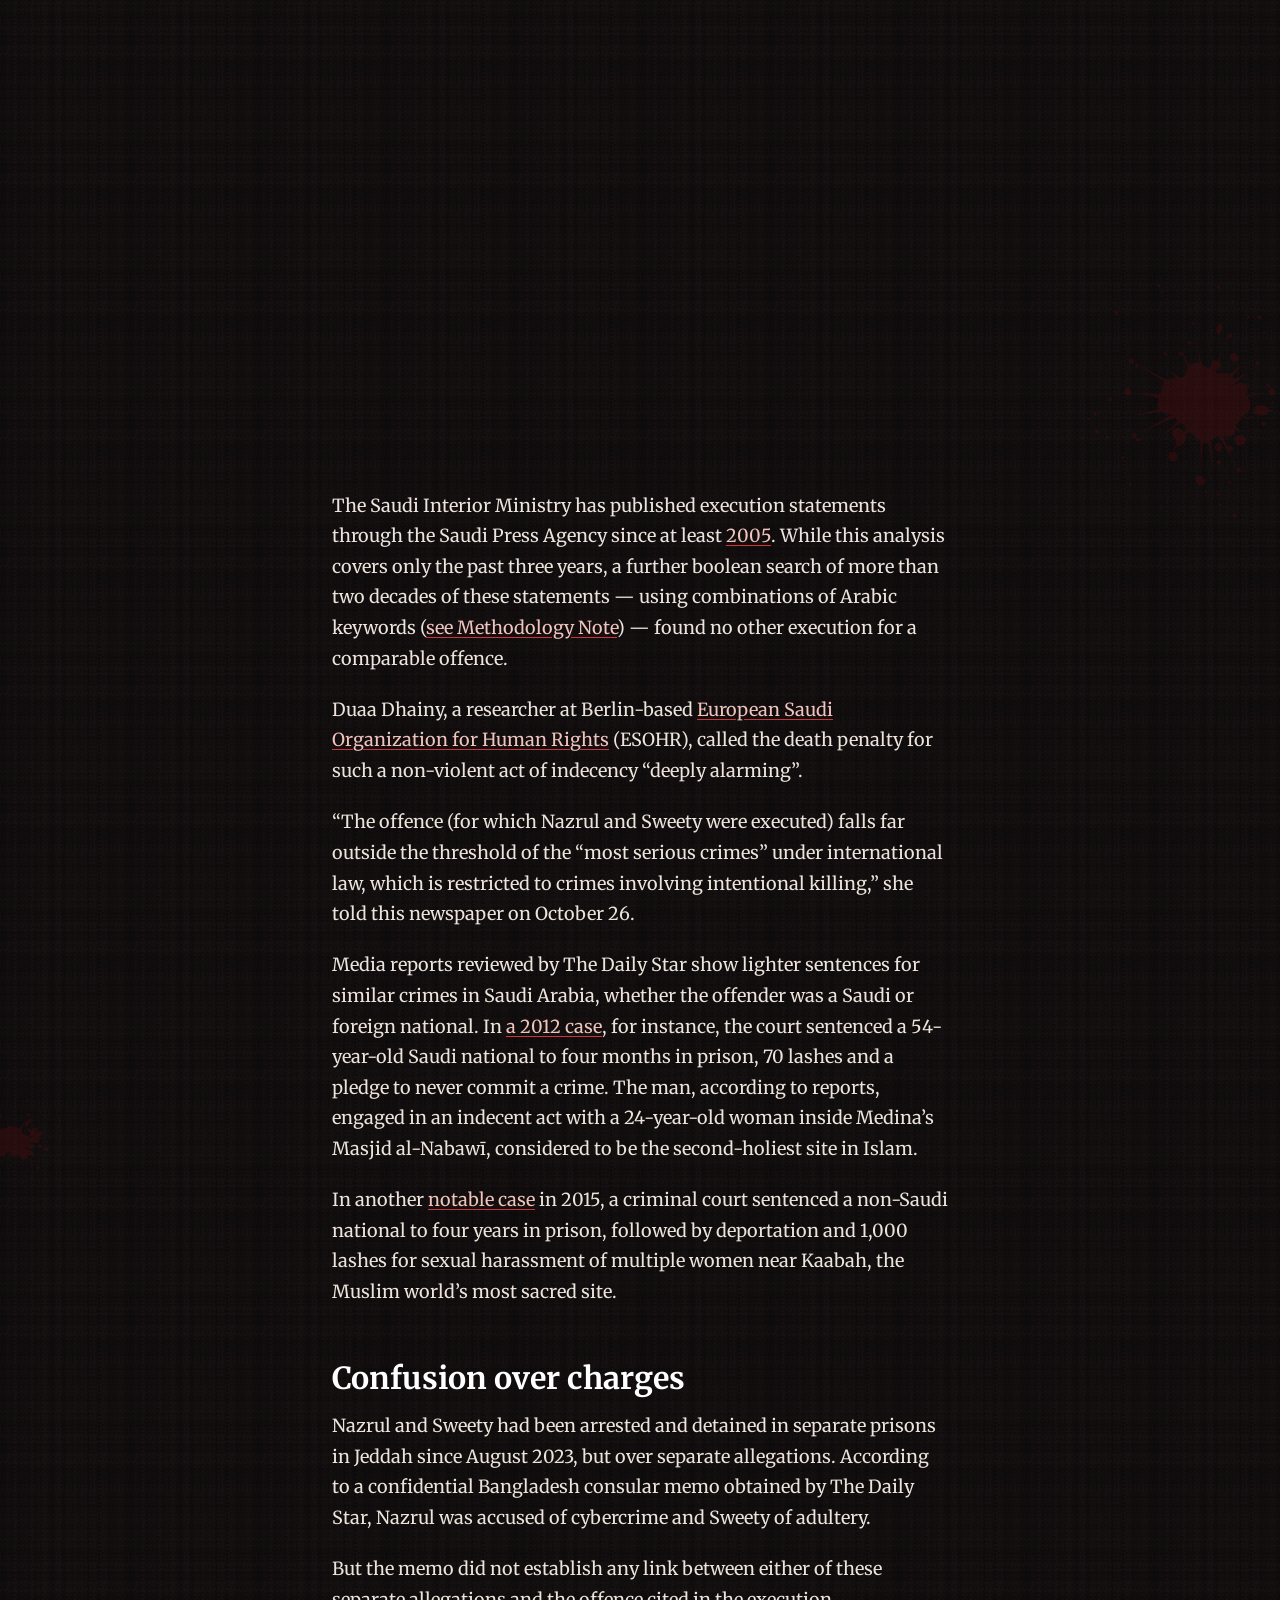
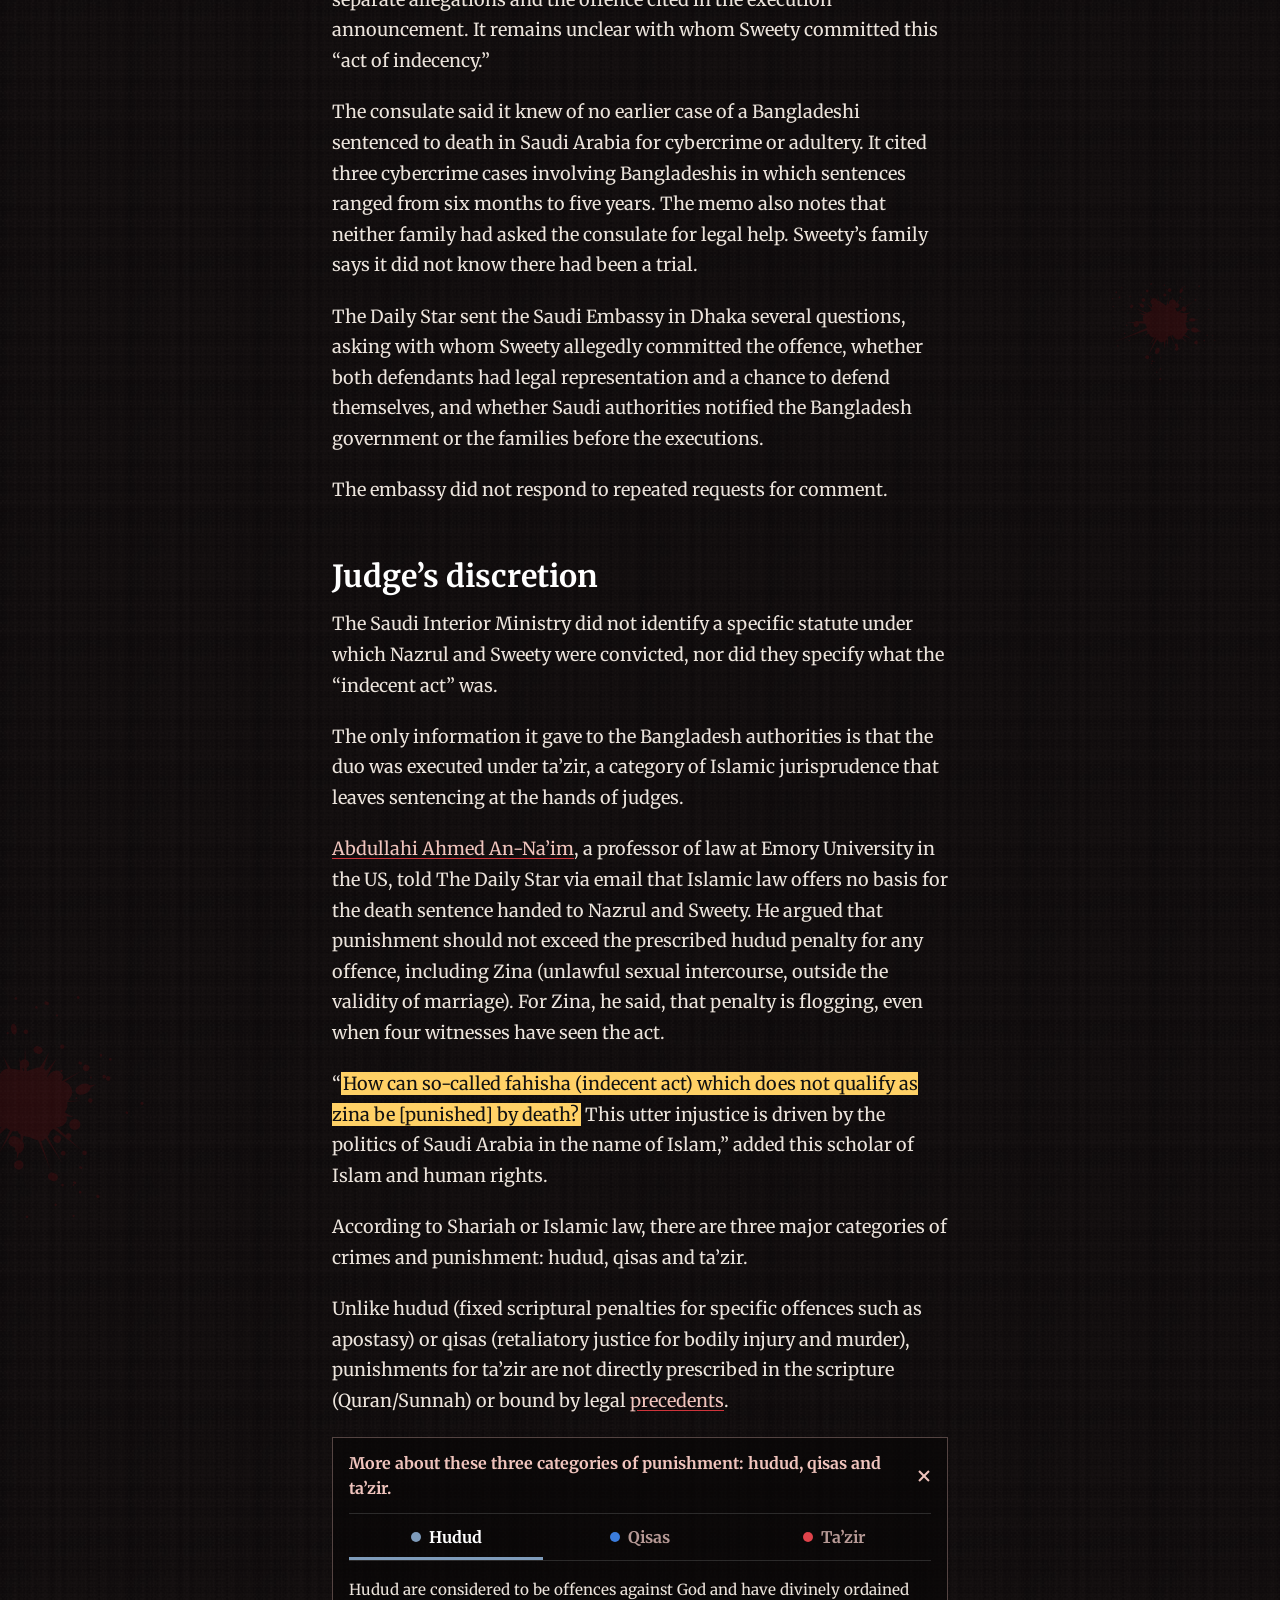
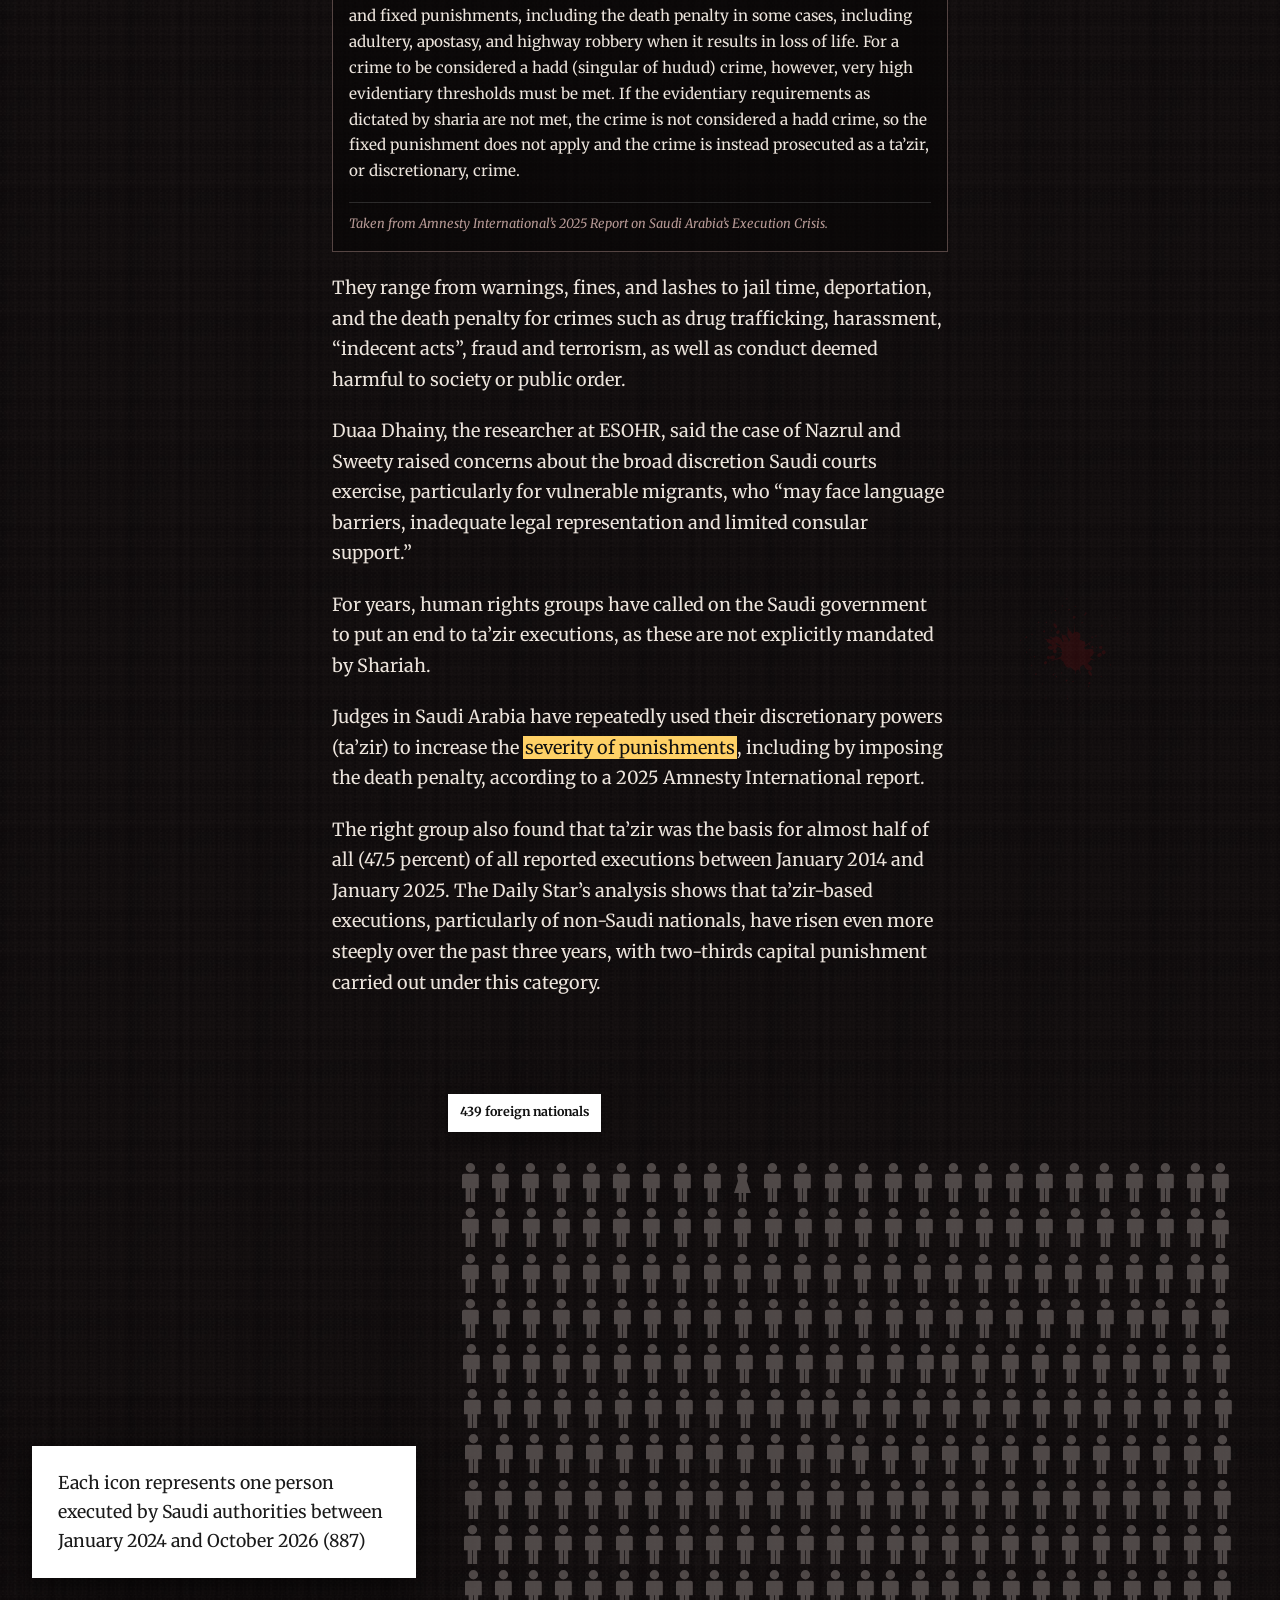
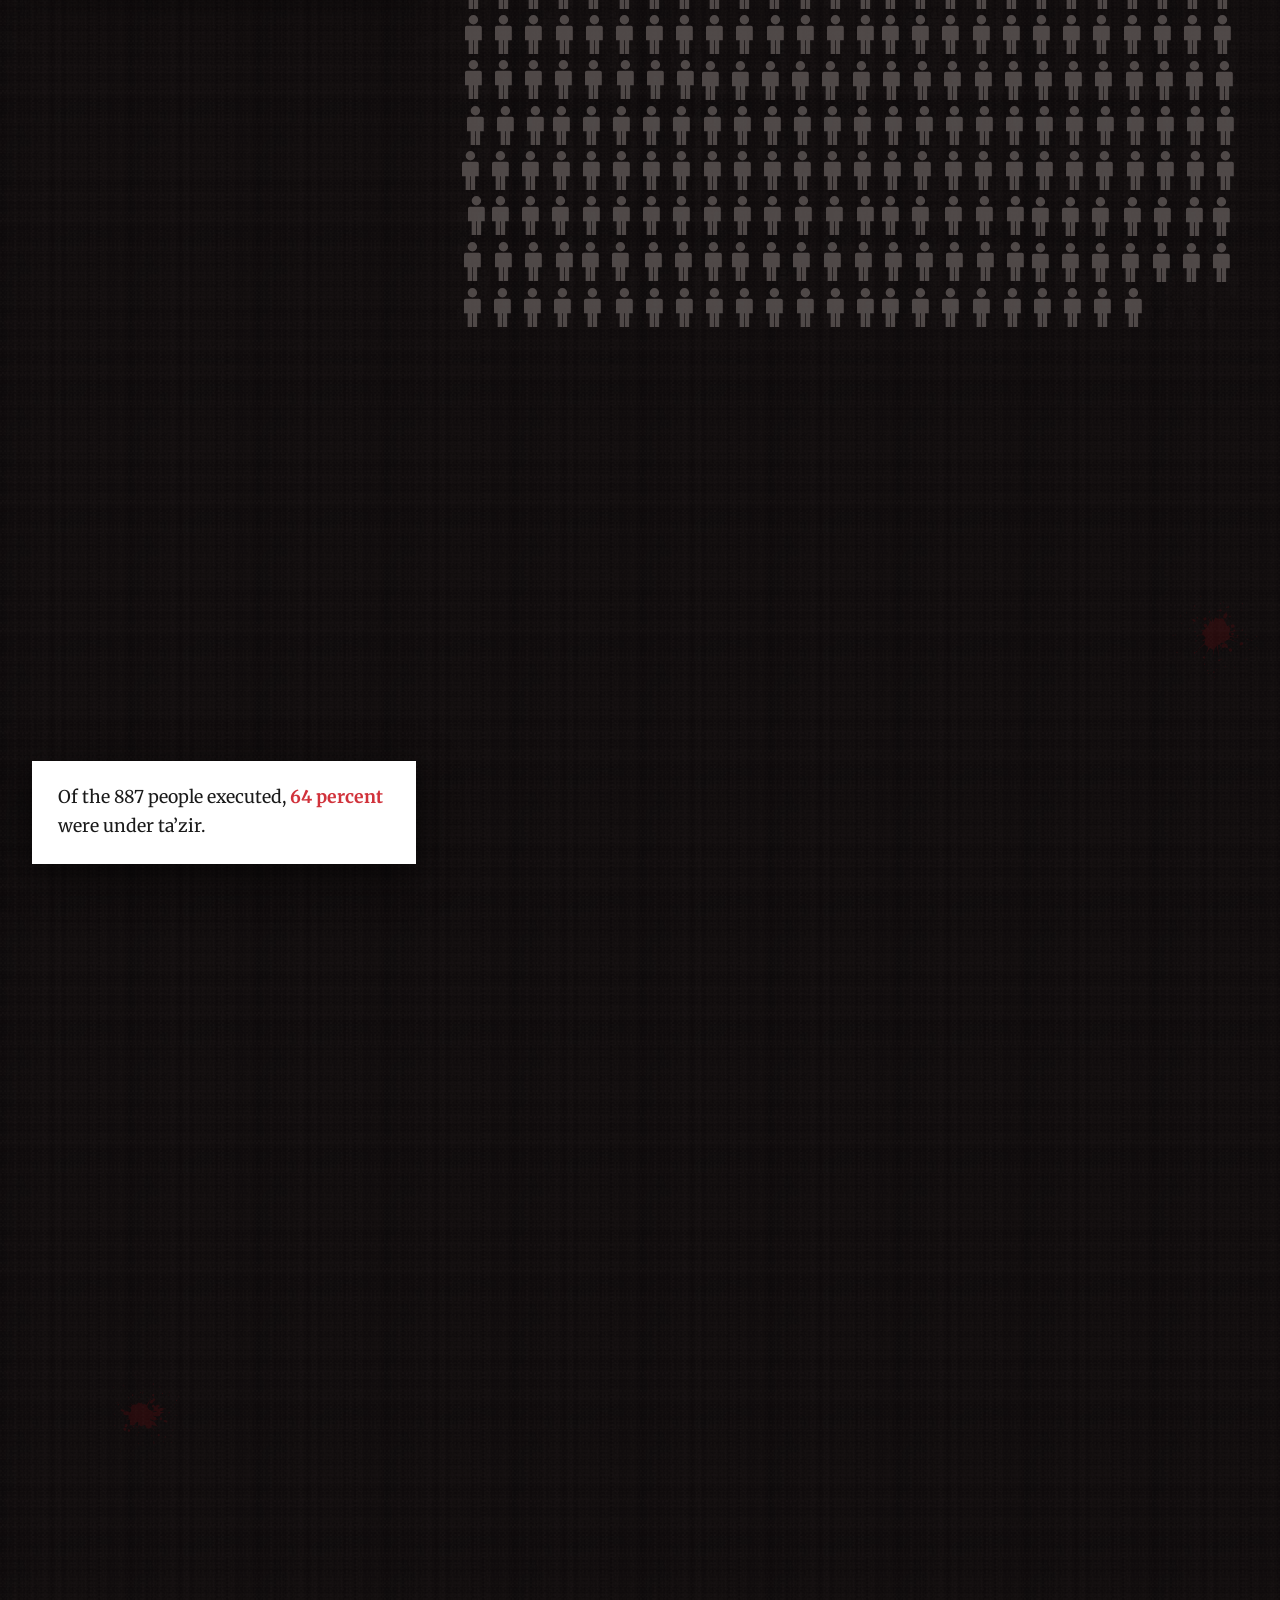
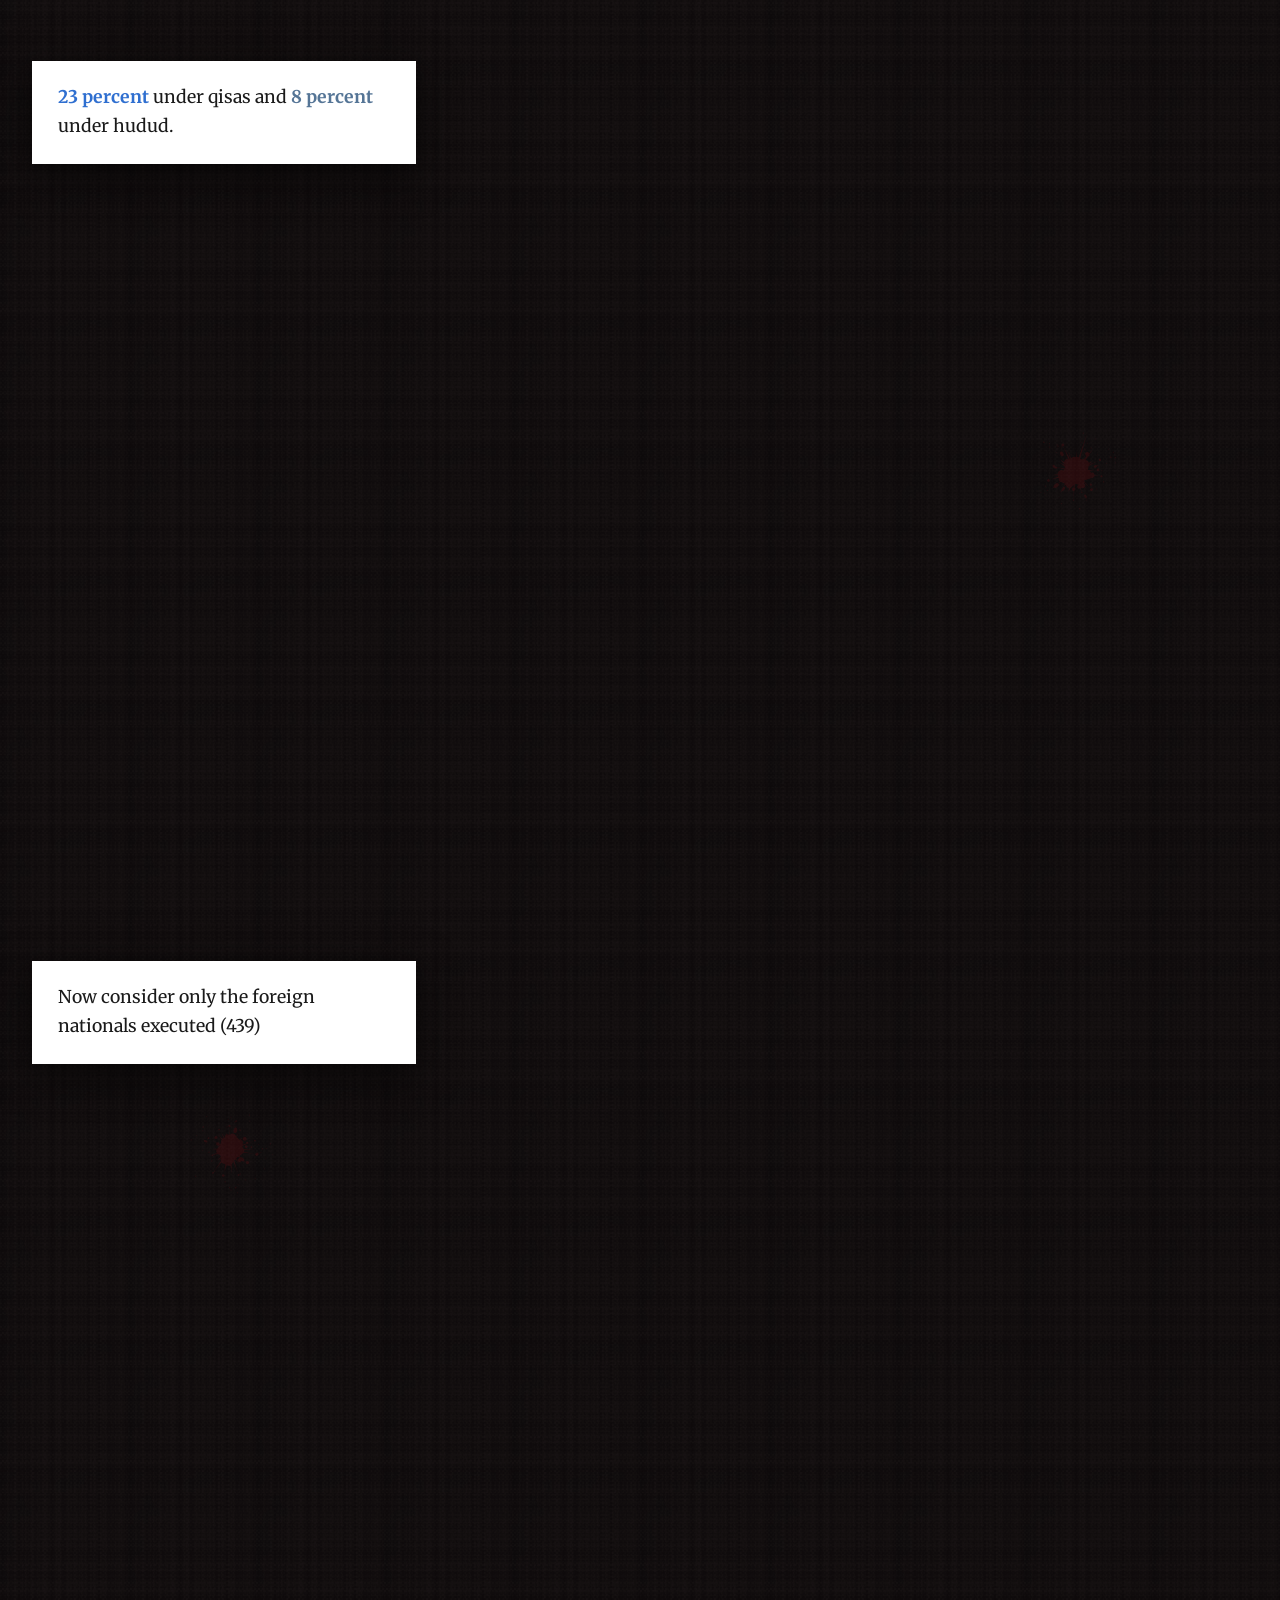
==== commit 5a8f75d8: "Hero splatter off the woman's face, fainter sword, highlighted 15/13, no Facebook figure - Hero: rem" ====
--- a/index.html
+++ b/index.html
@@ -107,13 +107,8 @@
          --c-q: #3b7ddd;
          --c-h: #7f9cbb;
          --c-i: #34c38f;
+         /* where the canvas splatters below the hero start (the hero itself is 112svh where supported) */
          --hero-h: 112vh;
-      }
-
-      @supports (height:1svh) {
-         :root {
-            --hero-h: 112svh
-         }
       }
 
       * {
@@ -211,7 +206,8 @@
       /* ---------- hero ---------- */
       .hero {
          position: relative;
-         min-height: var(--hero-h);
+         min-height: 112vh;
+         min-height: 112svh;
          display: flex;
          flex-direction: column;
          overflow: hidden
@@ -267,7 +263,7 @@
          right: -4%;
          top: 10%;
          width: min(80vw, 780px);
-         opacity: .3;
+         opacity: .22;
          transform: rotate(-14deg);
          fill: #8f1119
       }
@@ -441,12 +437,12 @@
 
       /* phones: once the logo shrinks, a bar of the page ground sits behind it so text scrolls under a clear edge
    instead of running into the logo; it ends where the pinned charts' room (--mast) ends */
-      .mbar {
+      .masthead-bar {
          display: none
       }
 
       @media (max-width:759px) {
-         .mbar {
+         .masthead-bar {
             display: block;
             position: fixed;
             top: 0;
@@ -462,7 +458,7 @@
             transition: opacity .3s, visibility 0s .3s
          }
 
-         .masthead.sm:not(.off)+.mbar {
+         .masthead.sm:not(.off)+.masthead-bar {
             opacity: 1;
             visibility: visible;
             transition: opacity .3s, visibility 0s
@@ -473,8 +469,8 @@
 
          .masthead,
          .masthead.off,
-         .mbar,
-         .masthead.sm:not(.off)+.mbar {
+         .masthead-bar,
+         .masthead.sm:not(.off)+.masthead-bar {
             transition: none
          }
       }
@@ -658,8 +654,12 @@
          color: #0f7f57
       }
 
-      .k-s {
-         color: #946400
+      /* the 15 and the 13 (scene 1's amber): a highlighter in the dots' amber, like al-fahisha's green, so they stand out */
+      mark.k-s {
+         color: #1a1a1a;
+         background: #f4b740;
+         padding: 1px 4px;
+         white-space: nowrap
       }
 
       /* ---------- three categories of Islamic criminal law: tap the line, then a tab ---------- */
@@ -932,24 +932,6 @@
          display: block;
          width: 100%;
          height: auto
-      }
-
-      figure.fb {
-         max-width: 380px
-      }
-
-      figure.fb img {
-         border: 1px solid #5a1015
-      }
-
-      @media (min-width:700px) {
-         figure.fb {
-            max-width: 520px
-         }
-
-         figure.fb img {
-            aspect-ratio: 606/763
-         }
       }
 
       figure.ch {
@@ -2189,7 +2171,7 @@
             aria-hidden="true">
             <use href="#tds-logo" />
          </svg></a></div>
-   <div class="mbar" aria-hidden="true"></div>
+   <div class="masthead-bar" aria-hidden="true"></div>
    <div class="page">
       <div class="page__canvas" aria-hidden="true"><svg class="spl" style="left:6%;--p:0.017;--s:260px;--r:247deg">
             <use href="#spl" />
@@ -2247,9 +2229,7 @@
       <header class="hero" id="top">
          <div class="hero__art" aria-hidden="true">
             <div class="hero__glow"></div><canvas class="hero__fig" width="1258" height="958"></canvas><noscript><img
-                  class="hero__fig on" src="img/hero-figures-960.webp" width="1258" height="958" alt=""></noscript><svg class="spl" style="left:85%;top:26%;--s:300px;--r:0deg">
-               <use href="#spl3" />
-            </svg><svg class="spl" style="left:11%;top:62%;--s:240px;--r:70deg">
+                  class="hero__fig on" src="img/hero-figures-960.webp" width="1258" height="958" alt=""></noscript><svg class="spl" style="left:11%;top:62%;--s:240px;--r:70deg">
                <use href="#spl" />
             </svg><svg class="spl" style="left:72%;top:88%;--s:190px;--r:140deg">
                <use href="#spl2" />
@@ -2398,21 +2378,6 @@
             <p>But the memo did not establish any link between either of these separate allegations and the offence
                cited in the execution announcement. It remains unclear with whom Sweety committed this “act of
                indecency.”</p>
-            <figure class="fb">
-               <picture>
-                  <source media="(min-width: 700px)" type="image/webp" srcset="img/nazrul-fb-d-606.webp">
-                  <source media="(min-width: 700px)" srcset="img/nazrul-fb-d-606.jpg">
-                  <source type="image/webp" srcset="img/nazrul-fb-m-480.webp 480w, img/nazrul-fb-m-720.webp 720w"
-                     sizes="(max-width: 699px) calc(100vw - 32px)"><img src="img/nazrul-fb-m-720.jpg"
-                     srcset="img/nazrul-fb-m-480.jpg 480w, img/nazrul-fb-m-720.jpg 720w"
-                     sizes="(max-width: 699px) calc(100vw - 32px)" width="720" height="993" loading="lazy"
-                     decoding="async"
-                     alt="Facebook post by Nazrul, 13 November 2022: three photos of him at an airport, captioned Good Bye Bangladesh">
-               </picture>
-               <figcaption>Before leaving for Saudi Arabia, Nazrul posted these airport pictures on Facebook on 13
-                  November 2022. “Good Bye Bangladesh,” he wrote, adding in Bangla: “I miss everyone so much. Please,
-                  all of you, pray for me.” <i>Screenshot: Nazrul’s Facebook profile</i></figcaption>
-            </figure>
             <p>The consulate said it knew of no earlier case of a Bangladeshi sentenced to death in Saudi Arabia for
                cybercrime or adultery. It cited three cybercrime cases involving Bangladeshis in which sentences ranged
                from six months to five years. The memo also notes that neither family had asked the consulate for legal
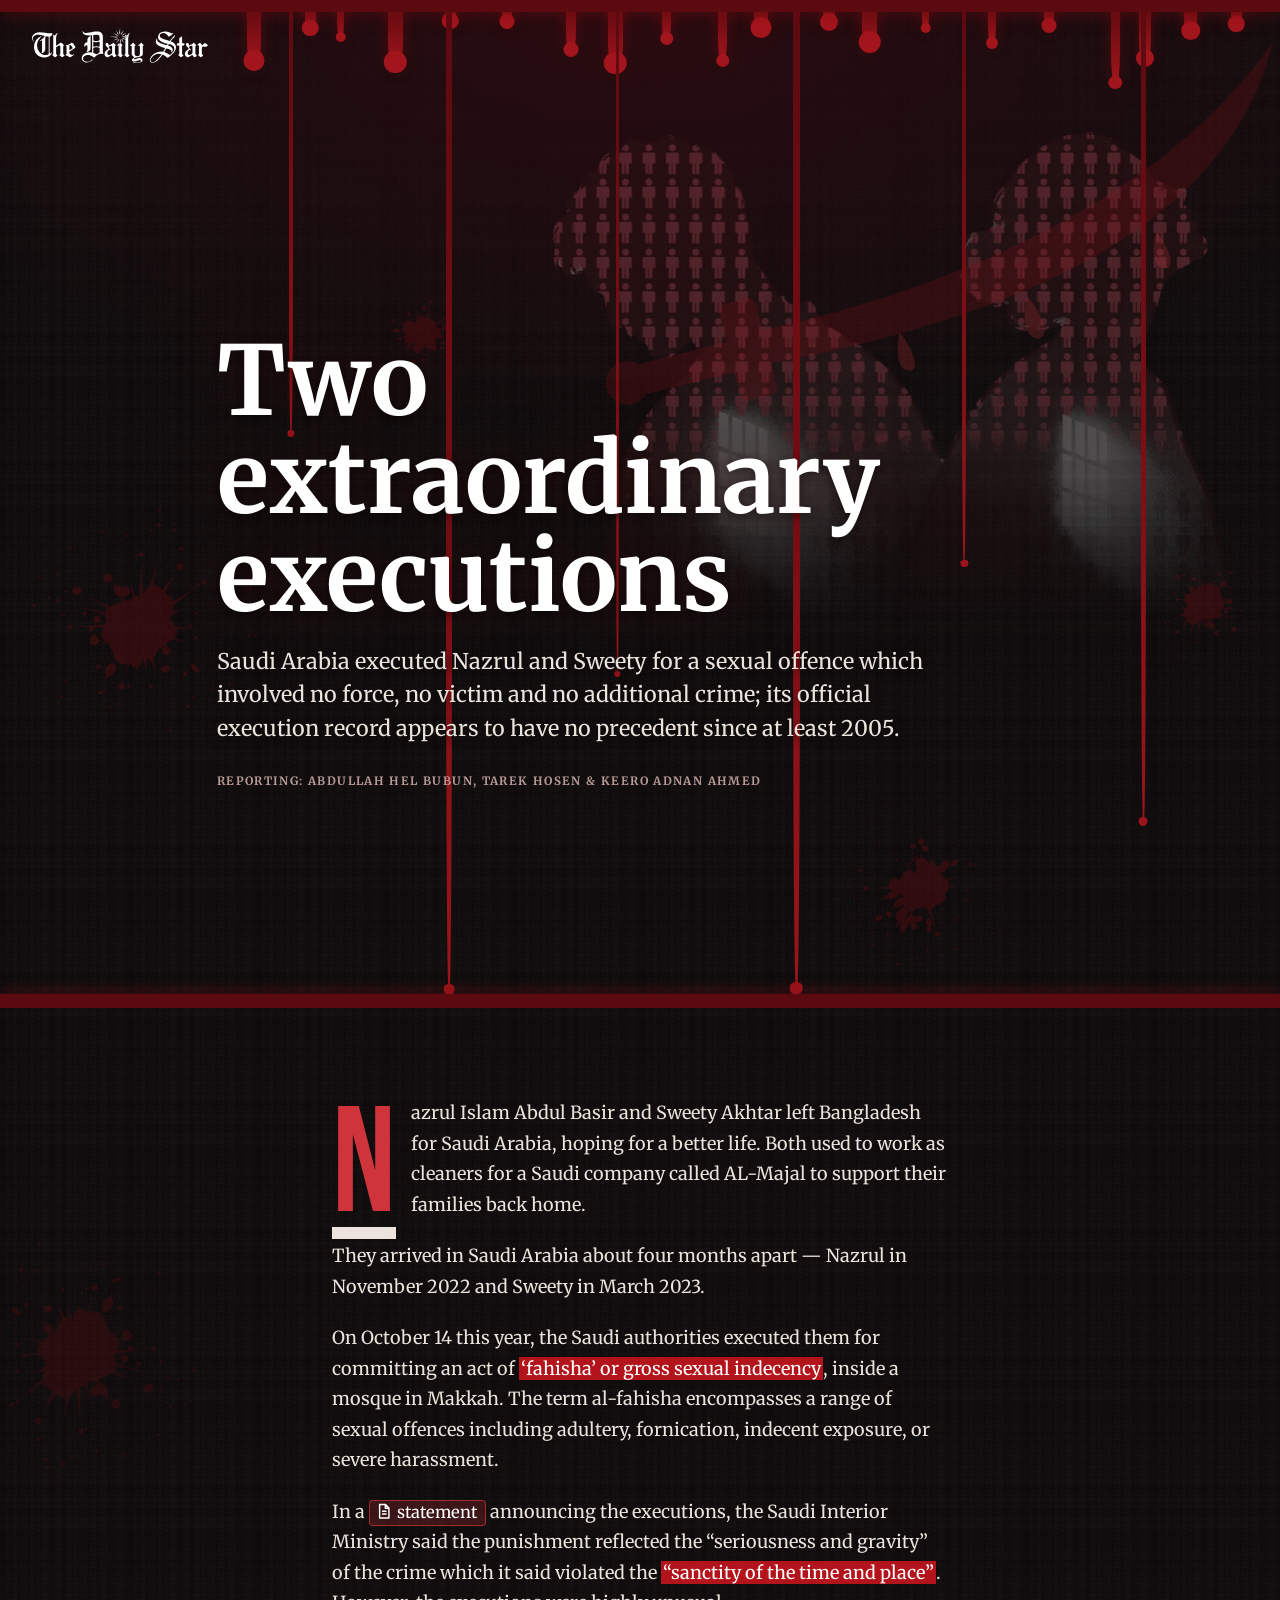
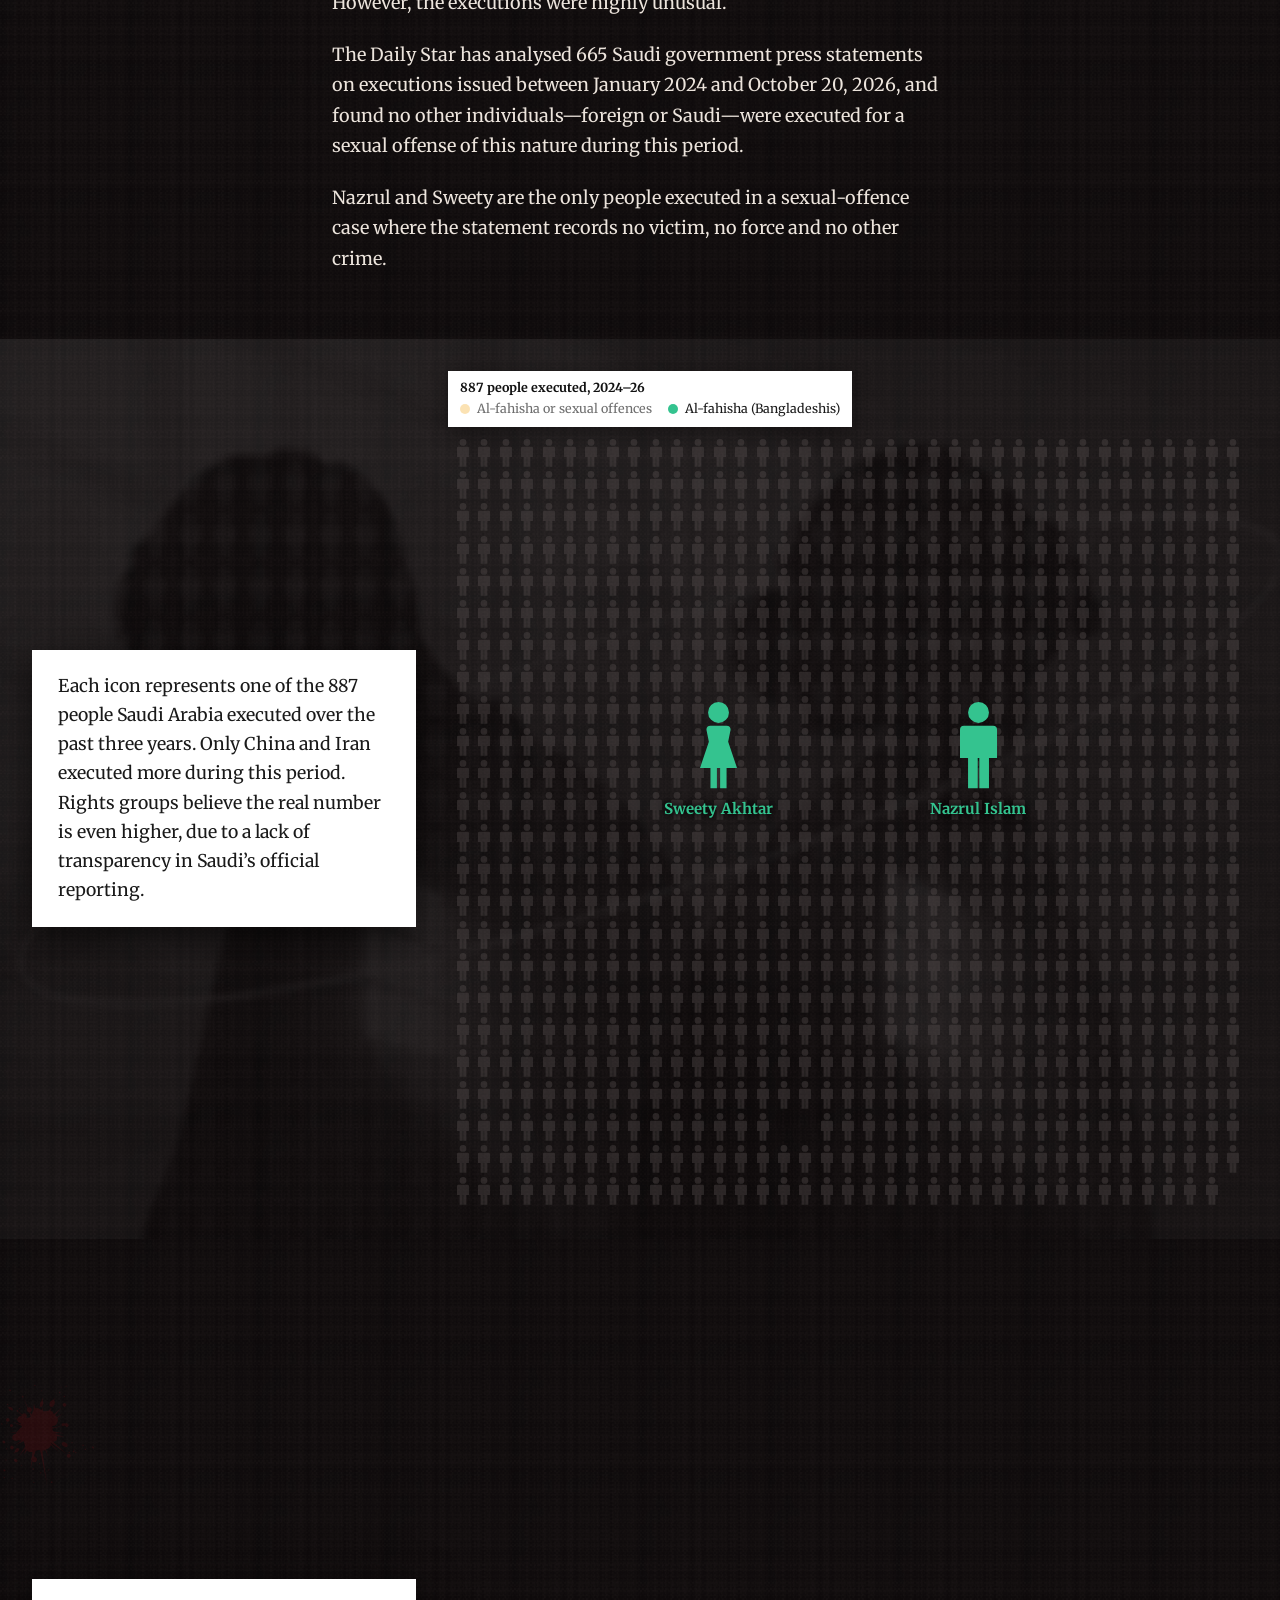
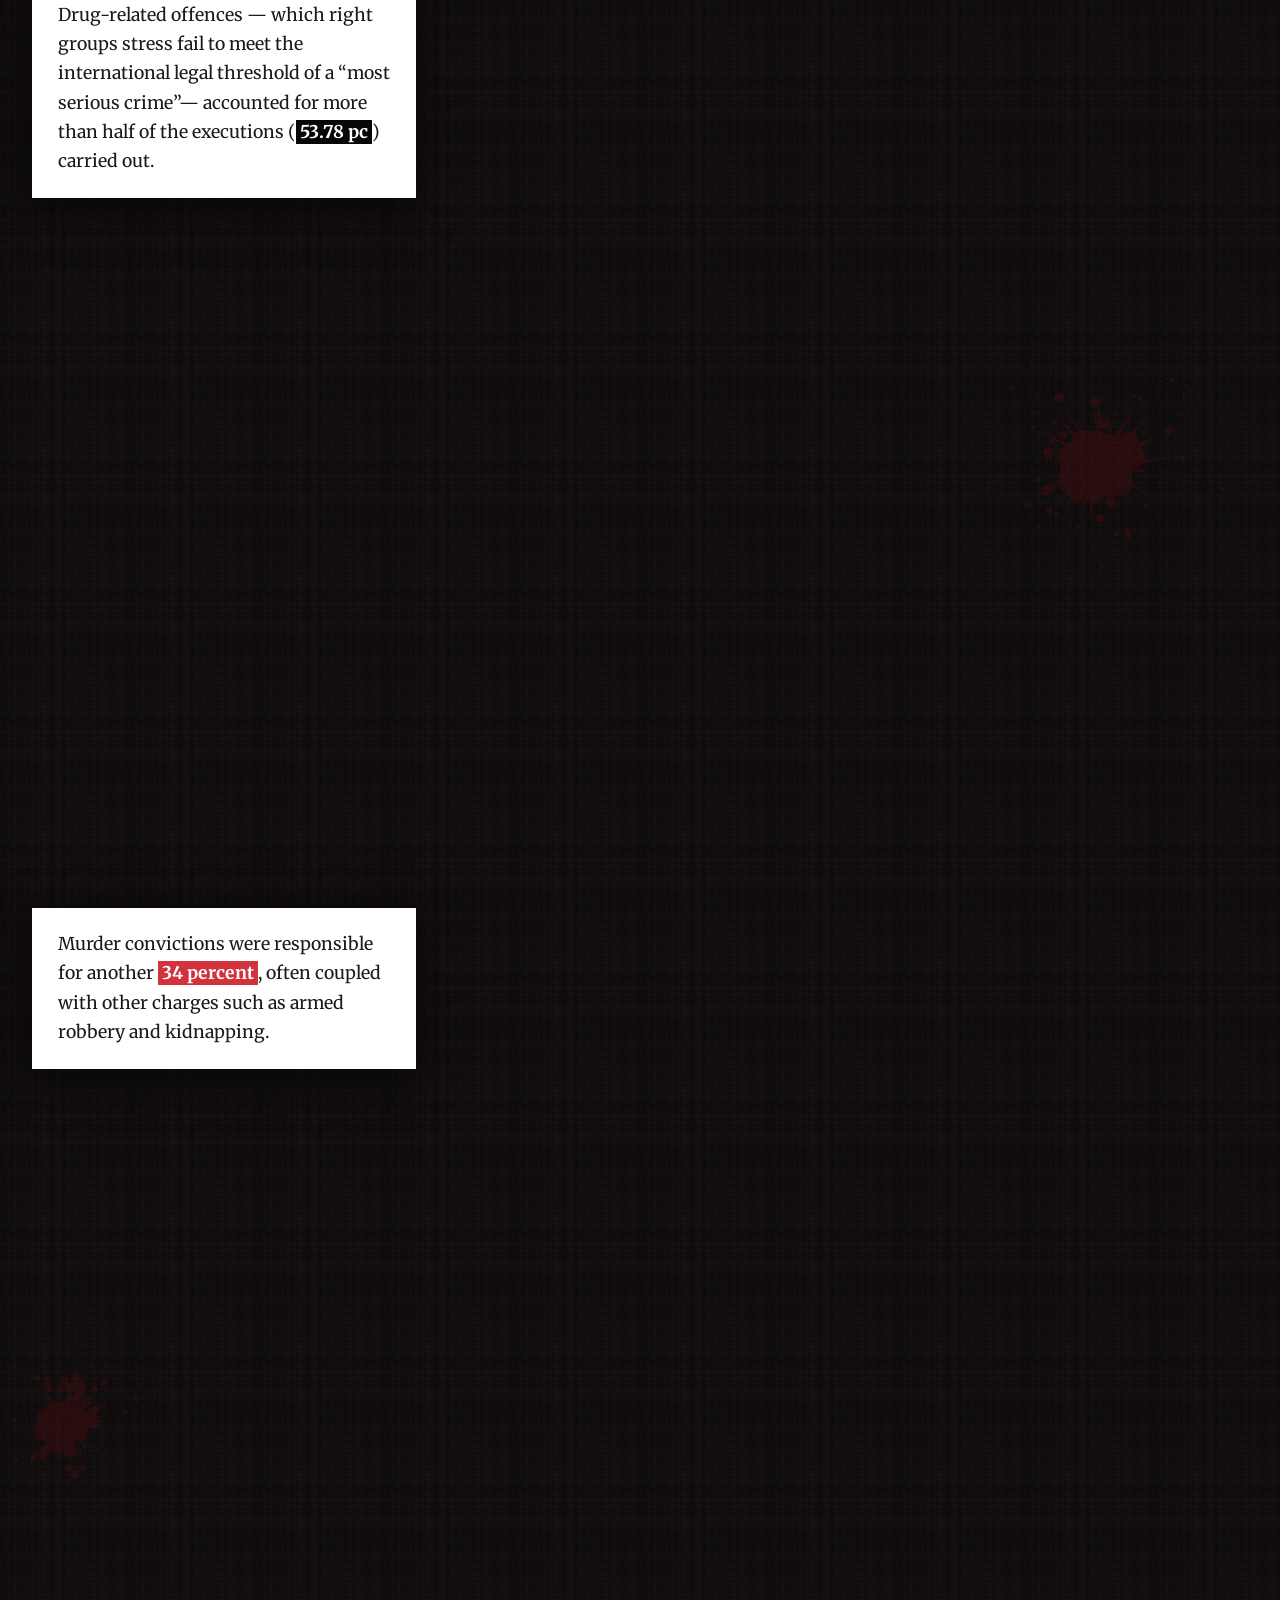
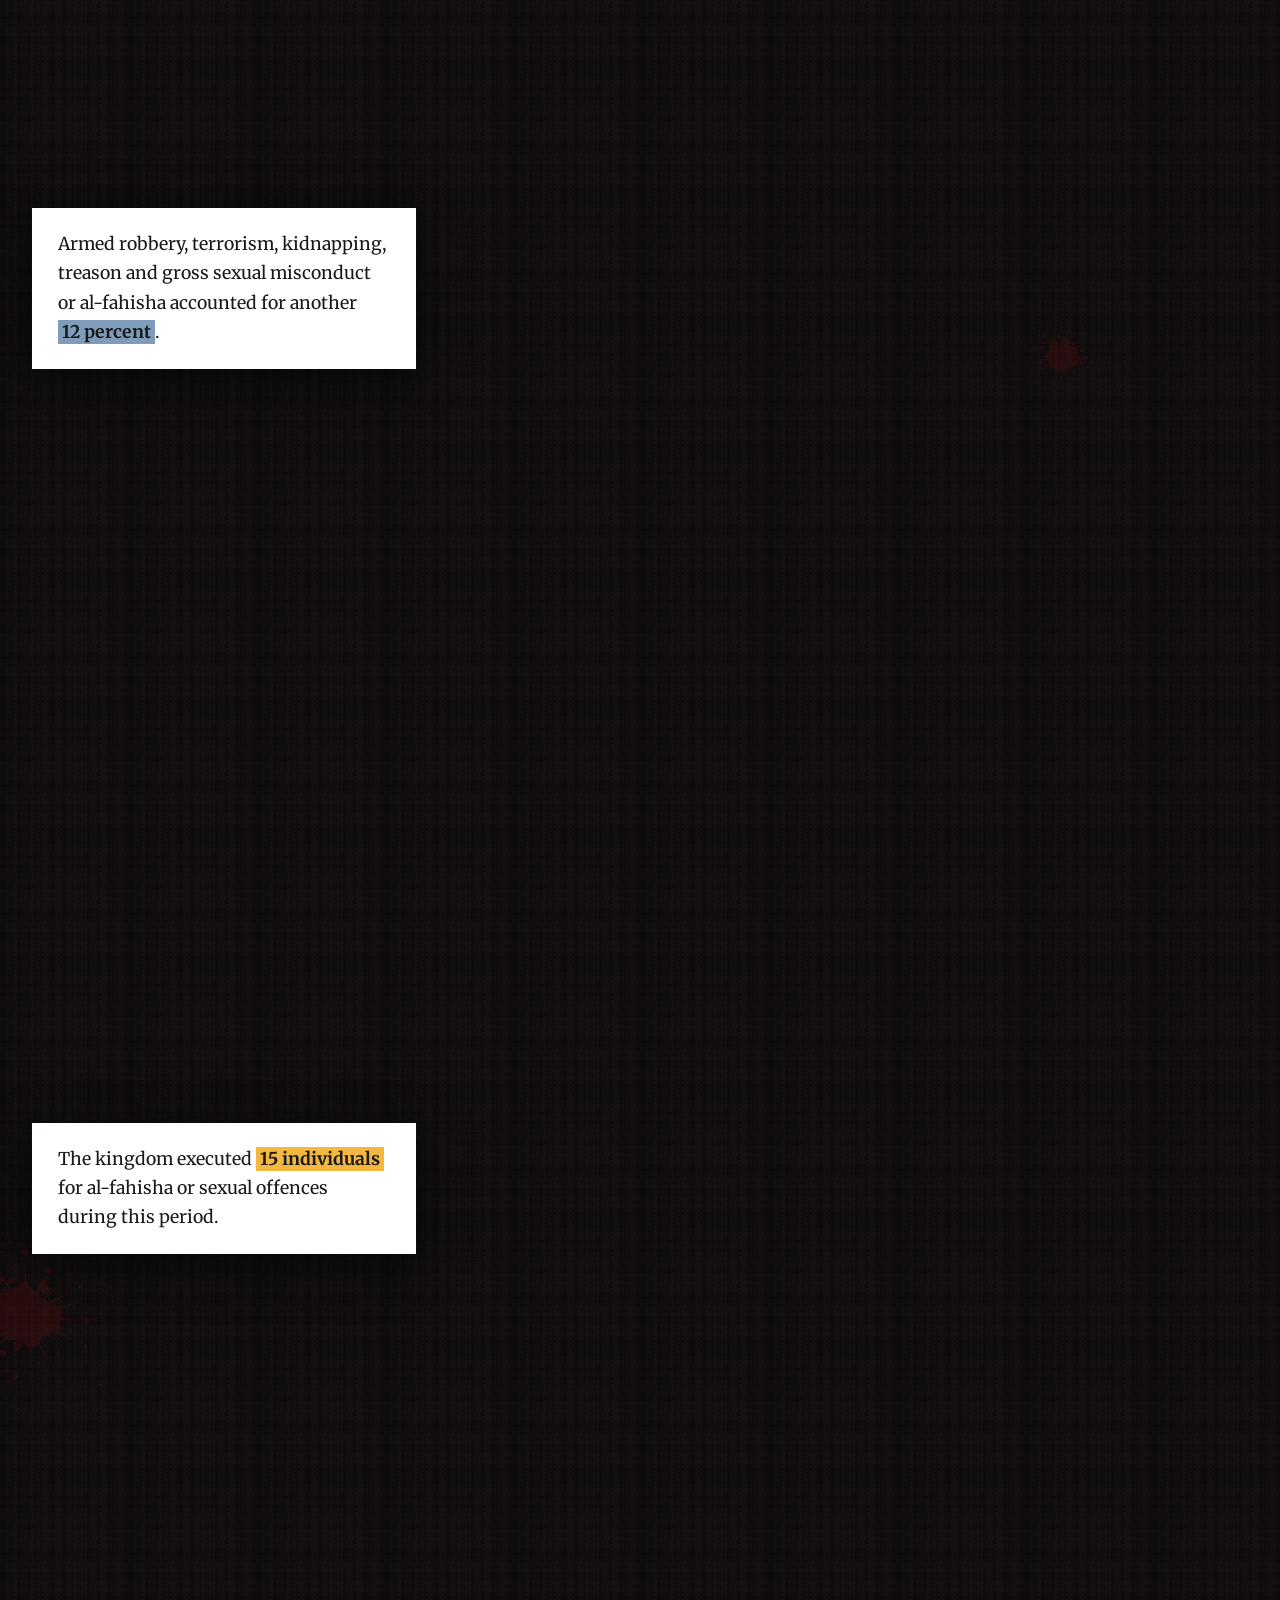
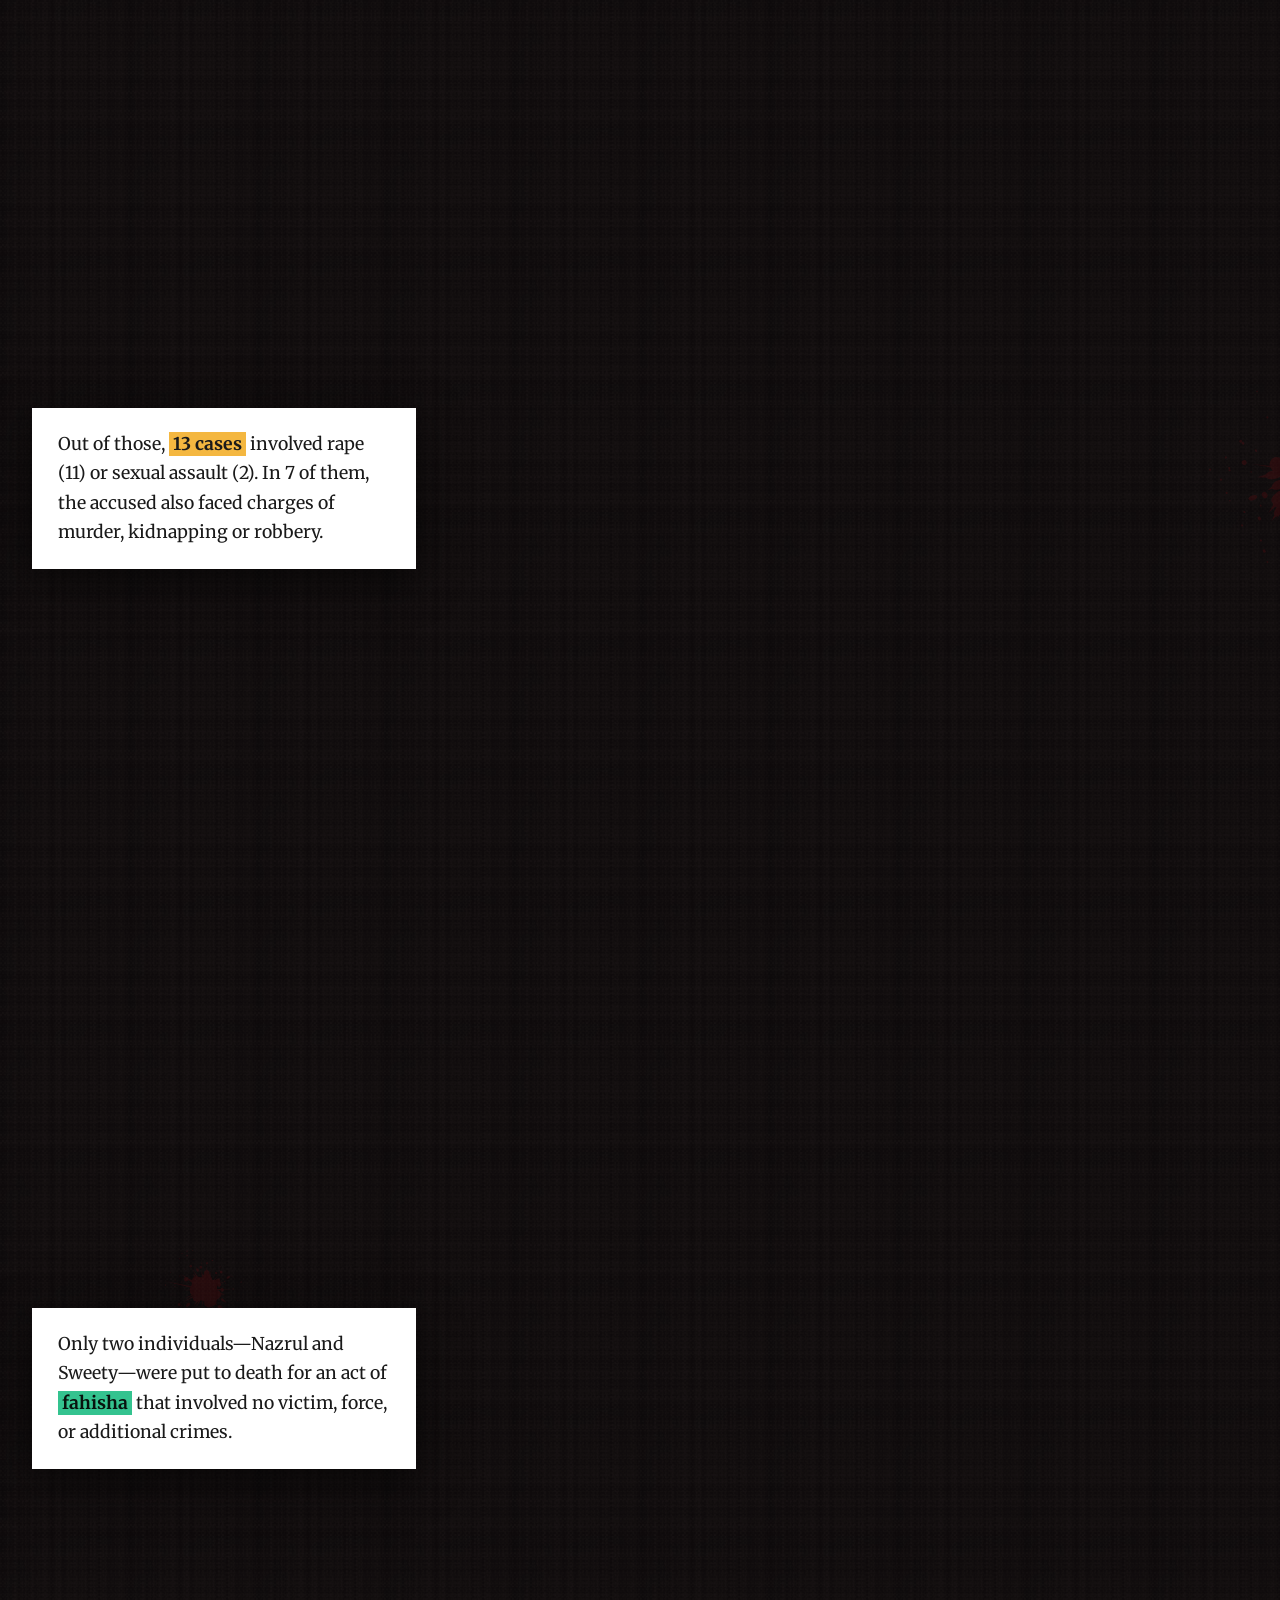
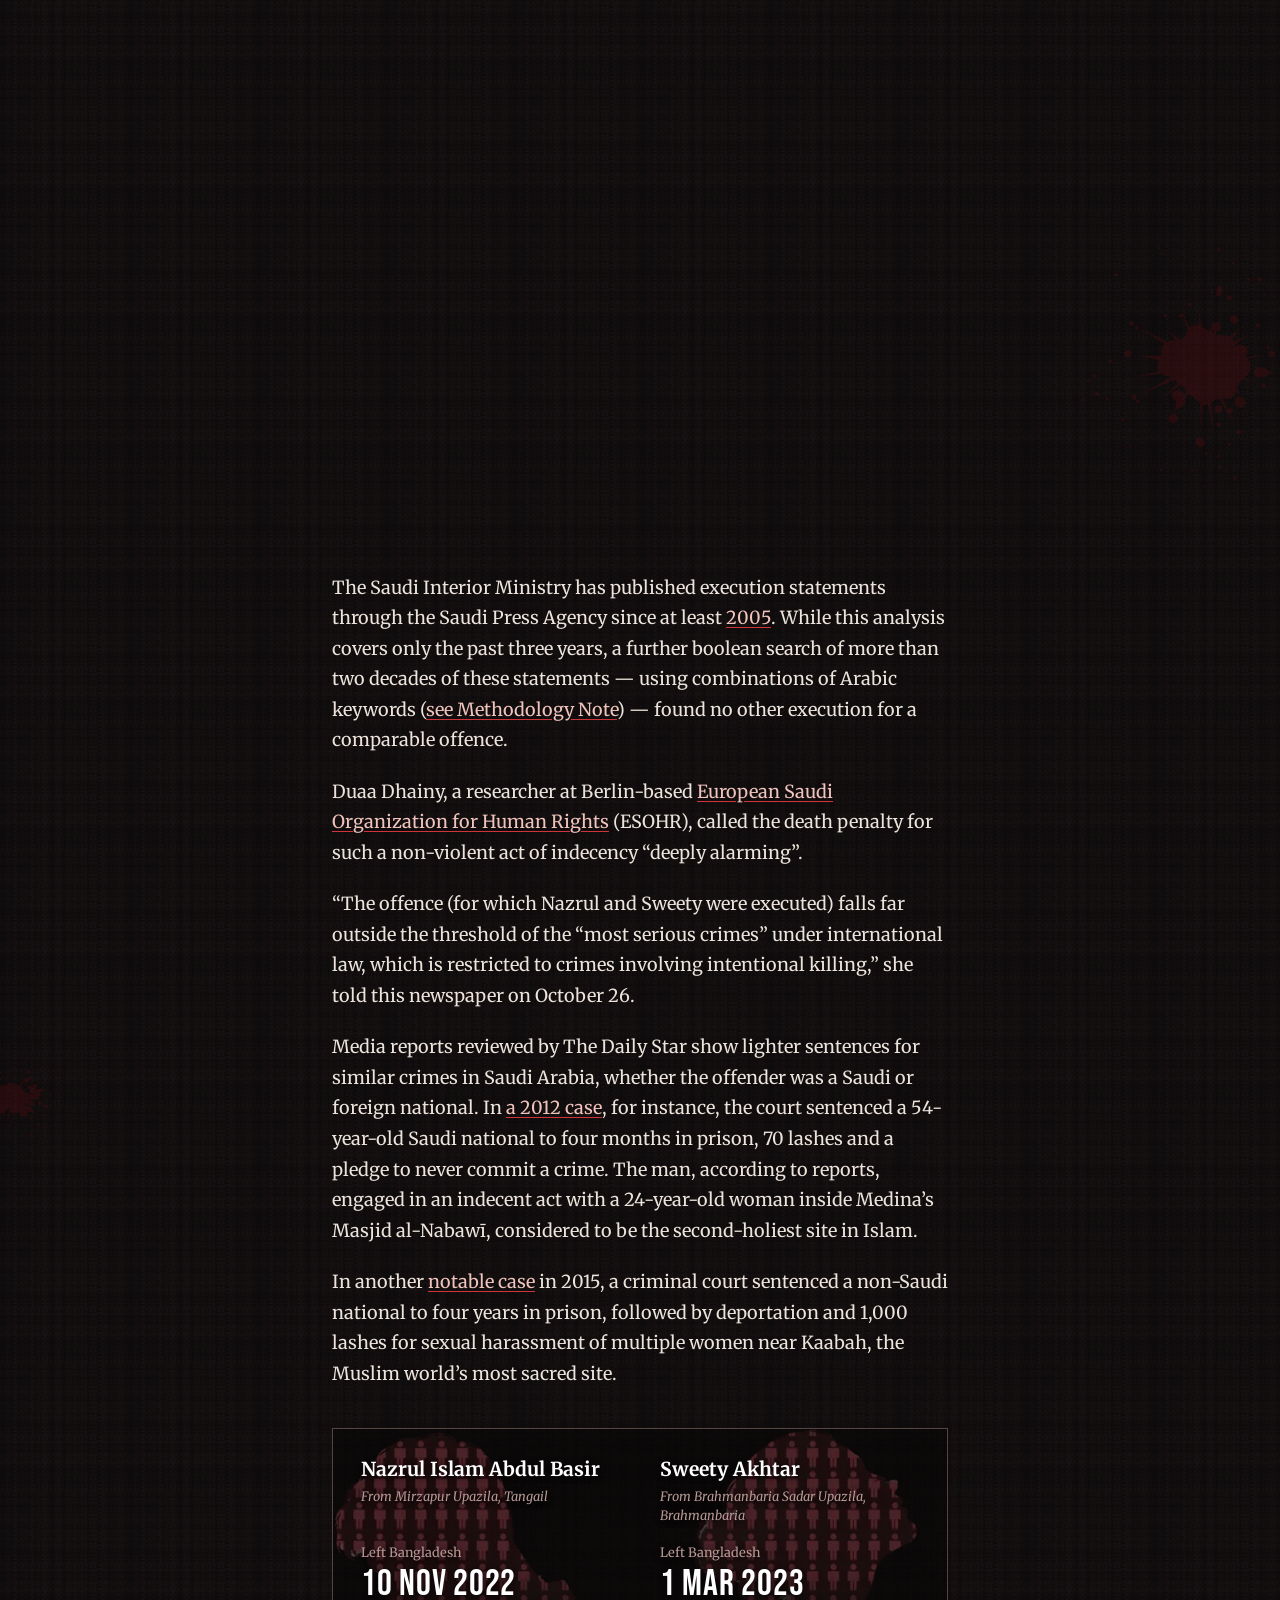
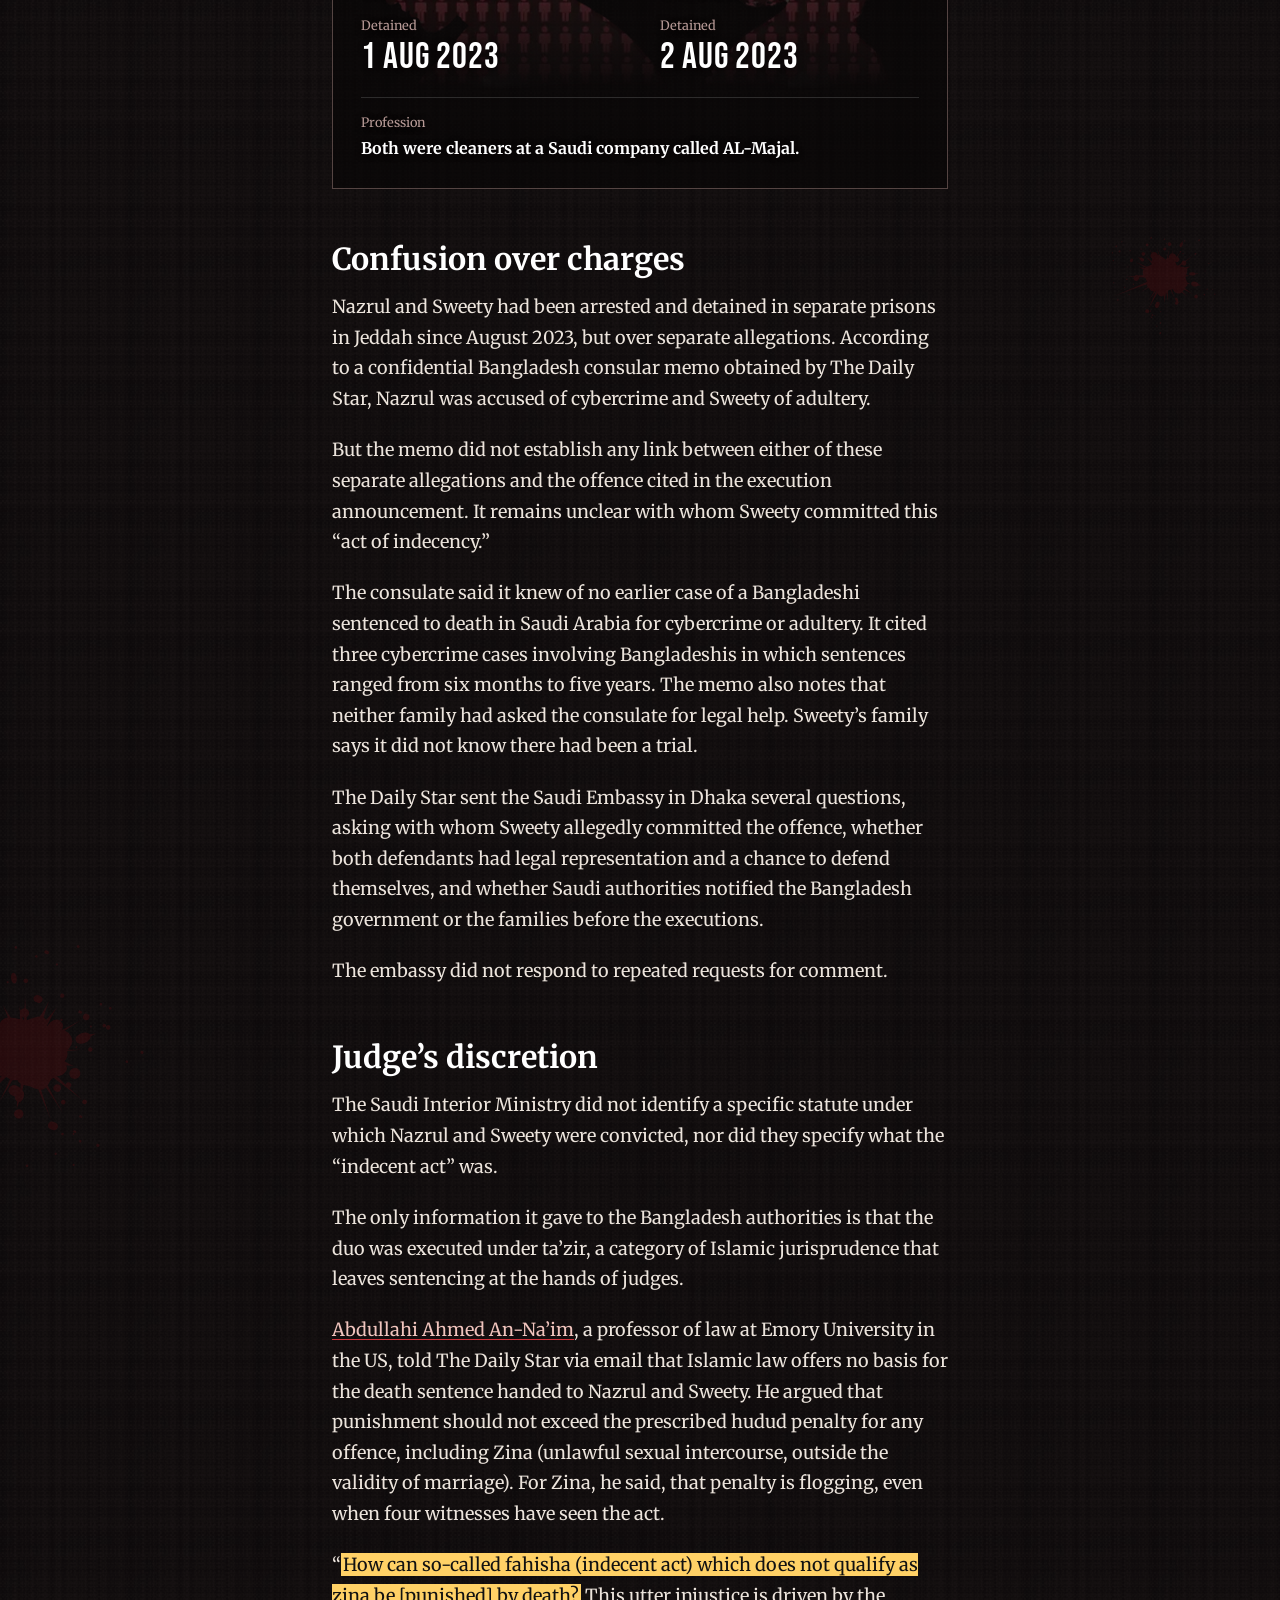
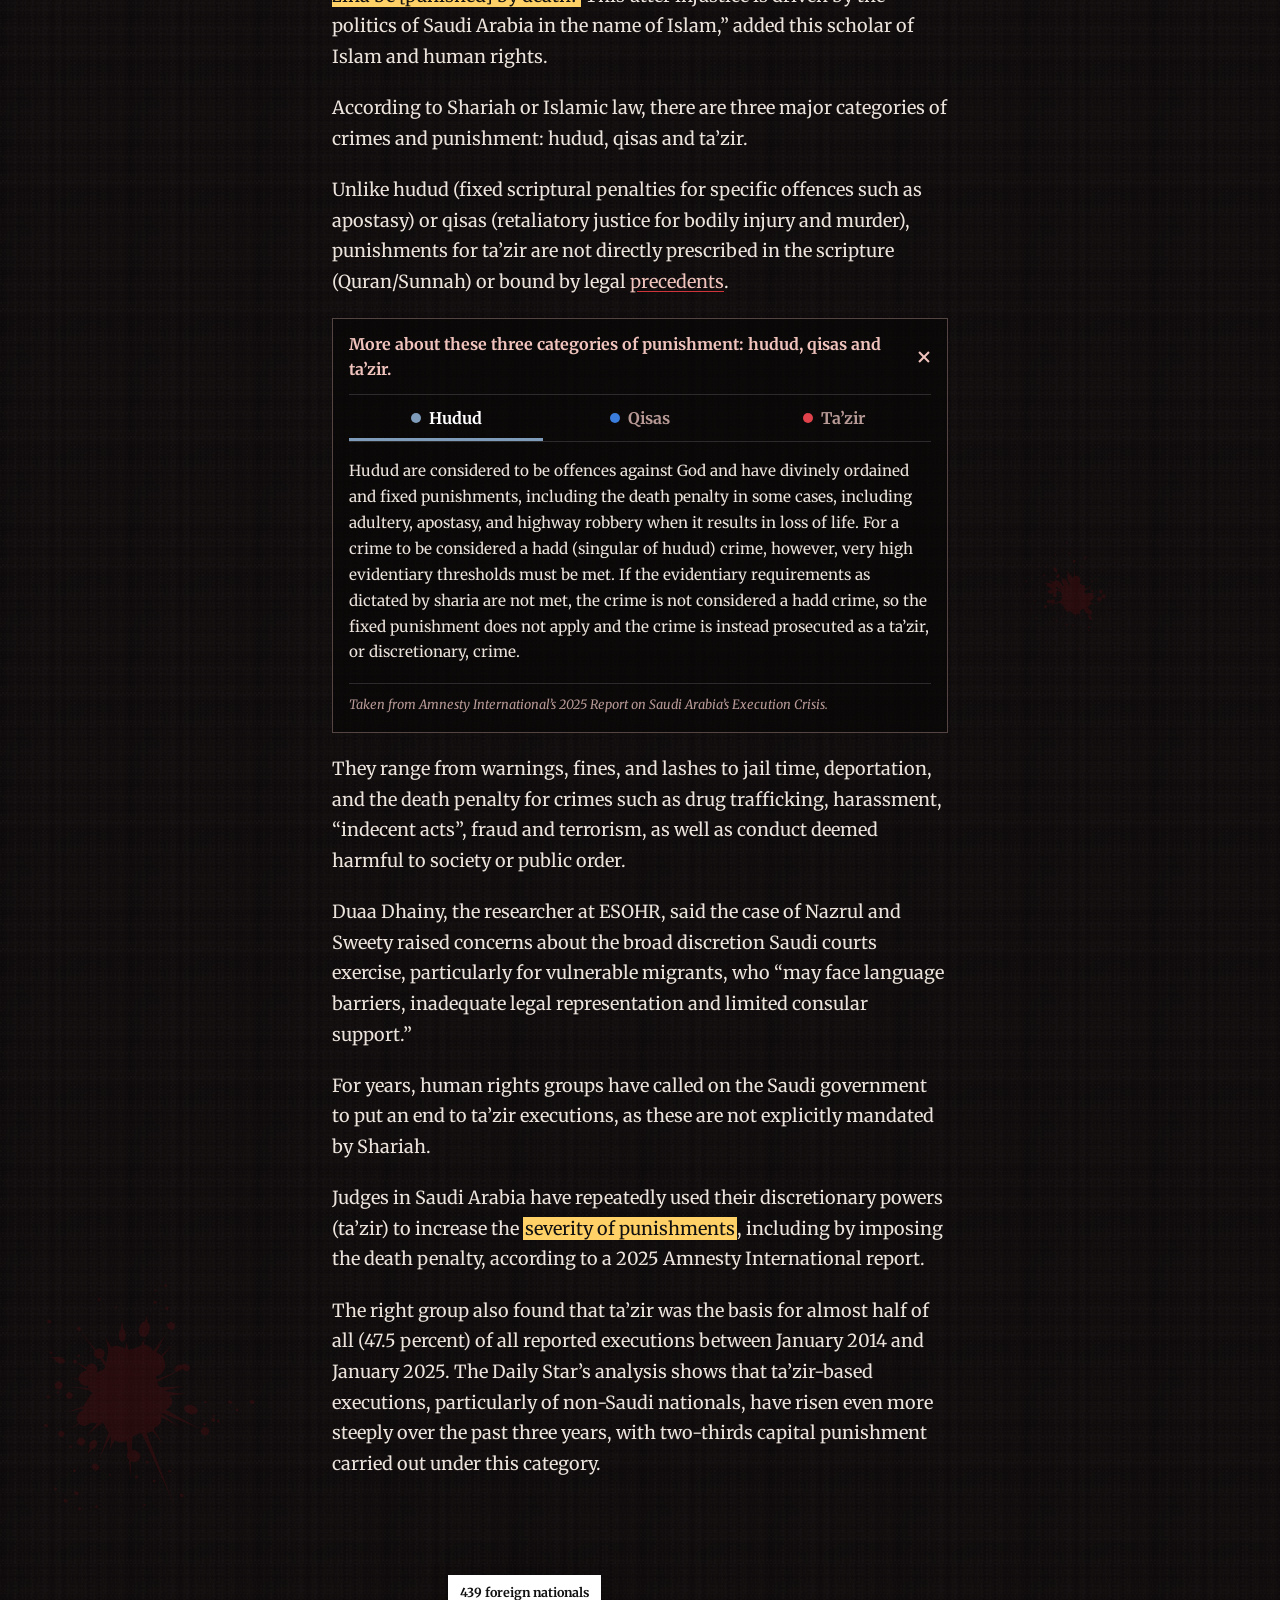
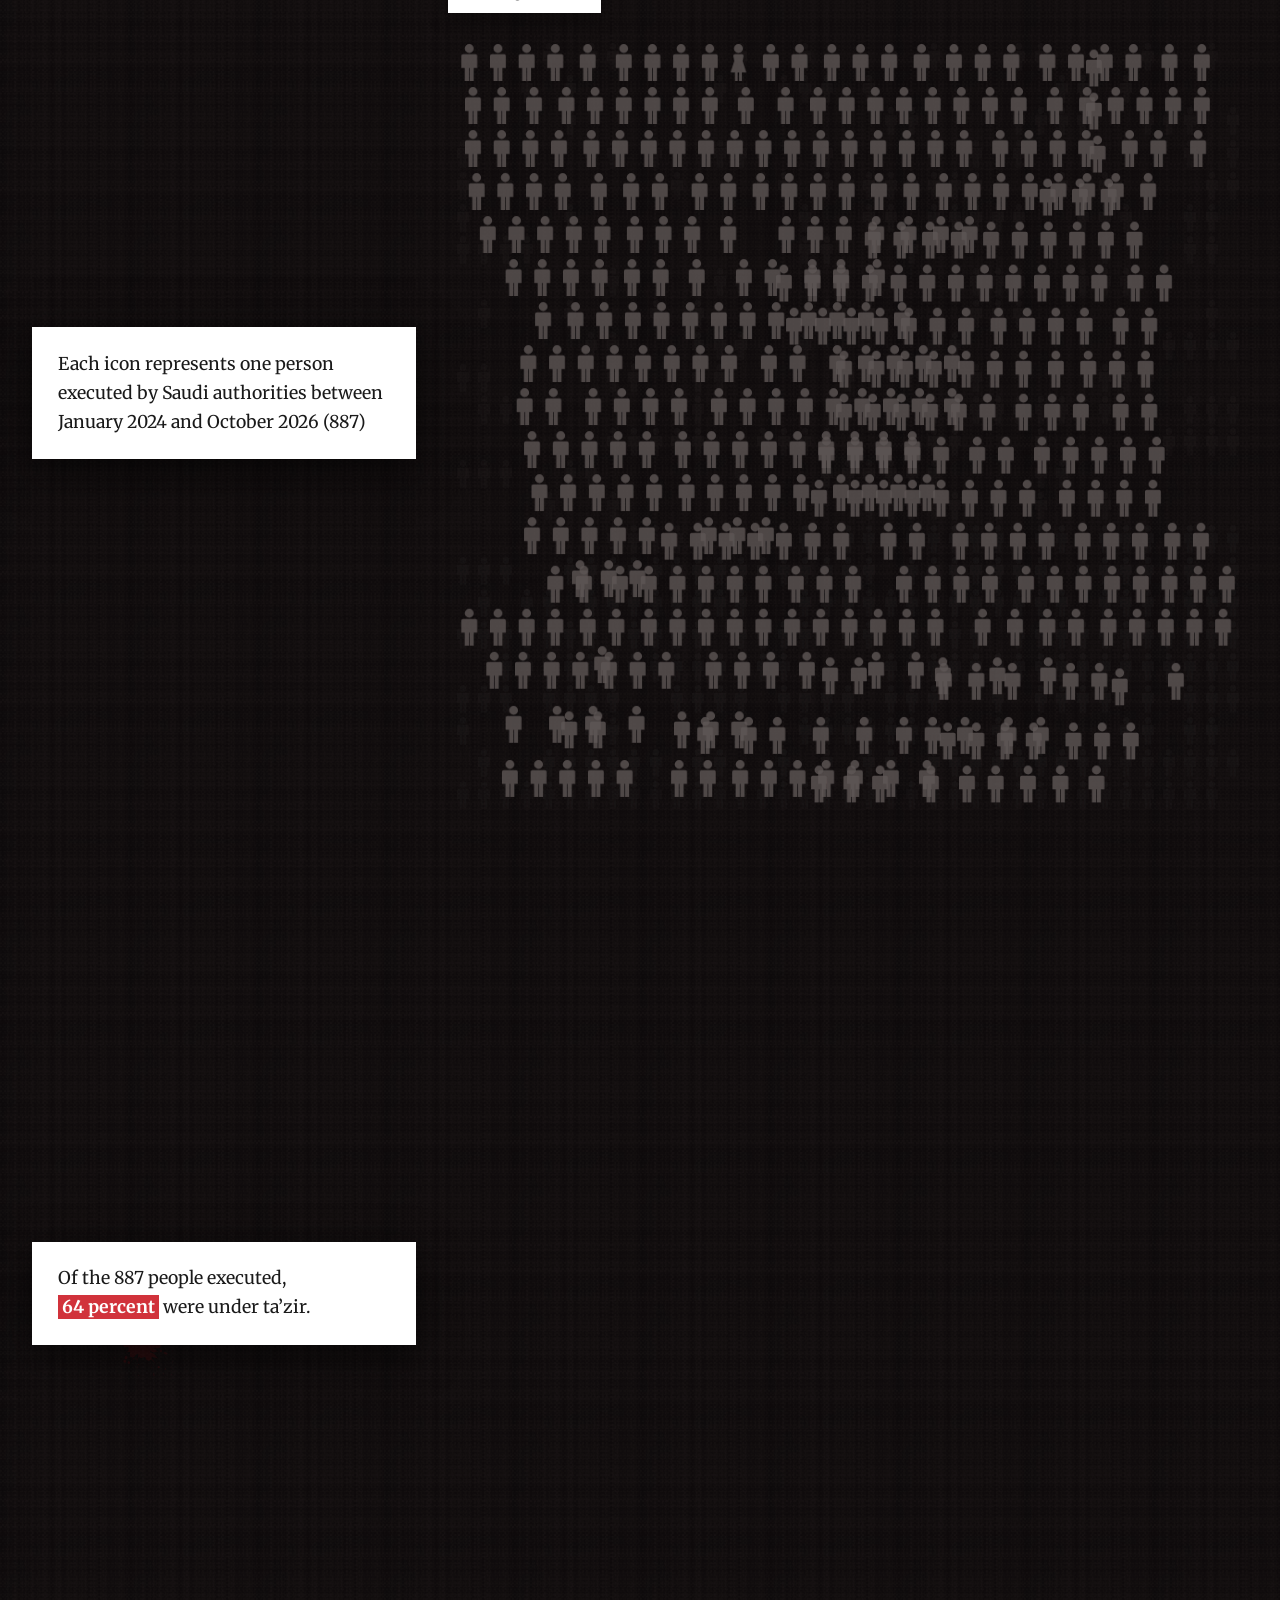
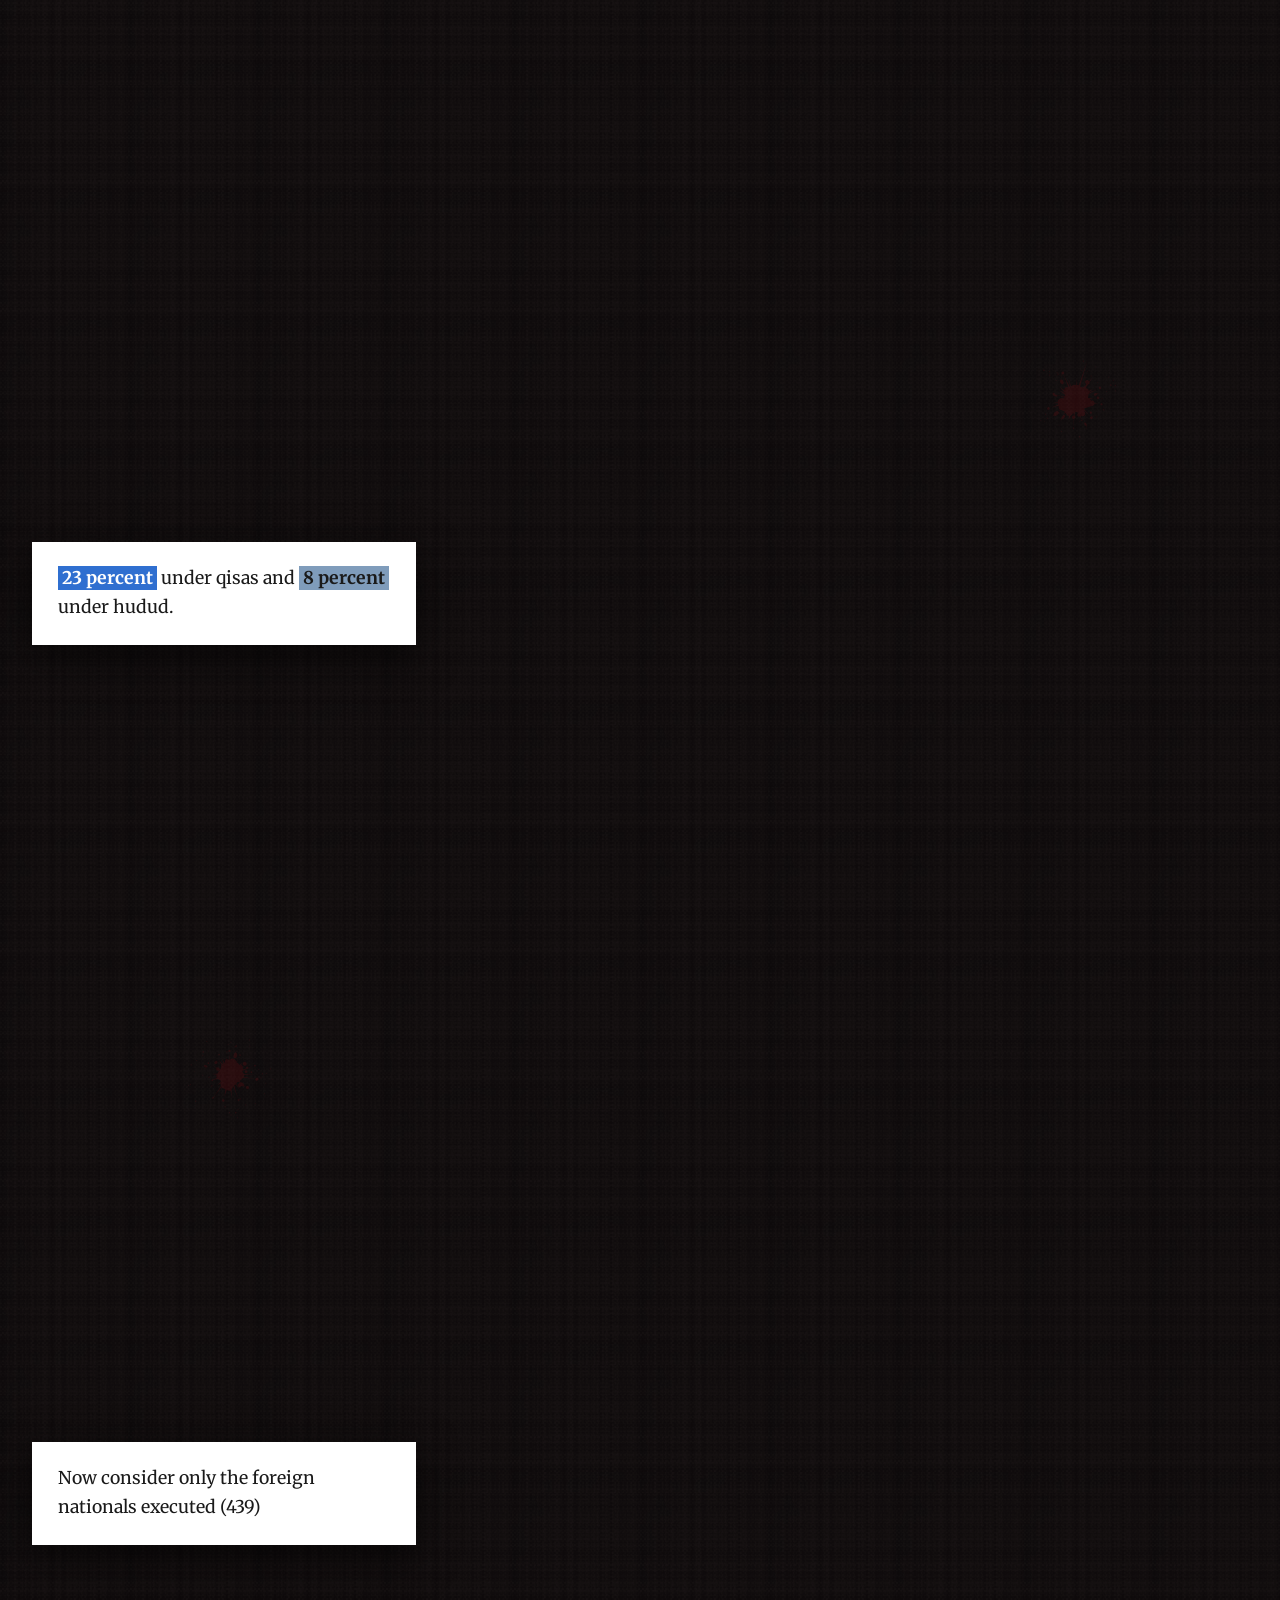
==== commit 88b2d6a5: "Nazrul and Sweety card, drop cap, highlighters, related-coverage row, 10 Nov date - Intro: "in 2022"" ====
--- a/index.html
+++ b/index.html
@@ -32,9 +32,9 @@
    <meta property="og:image:height" content="630">
    <meta property="og:image:alt"
       content="Illustration by Anwar Sohel: the silhouettes of a man and a woman, heads bowed, filled with rows of small red human figures, against a grey wall marked by the shadow of a barred window">
-   <meta property="article:published_time" content="2026-11-07T00:00:00+06:00">
-   <meta property="article:modified_time" content="2026-11-07T00:00:00+06:00">
-   <meta property="og:updated_time" content="2026-11-07T00:00:00+06:00">
+   <meta property="article:published_time" content="2026-11-10T00:00:00+06:00">
+   <meta property="article:modified_time" content="2026-11-10T00:00:00+06:00">
+   <meta property="og:updated_time" content="2026-11-10T00:00:00+06:00">
    <meta property="article:author" content="Abdullah Hel Bubun">
    <meta property="article:author" content="Tarek Hosen">
    <meta property="article:author" content="Keero Adnan Ahmed">
@@ -61,7 +61,7 @@
    <meta name="twitter:image:alt"
       content="Illustration by Anwar Sohel: the silhouettes of a man and a woman, heads bowed, filled with rows of small red human figures, against a grey wall marked by the shadow of a barred window">
    <script
-      type="application/ld+json">{"@context": "https://schema.org", "@type": "NewsArticle", "mainEntityOfPage": {"@type": "WebPage", "@id": "https://campaign.thedailystar.net/saudi-execution/"}, "url": "https://campaign.thedailystar.net/saudi-execution/", "headline": "Two extraordinary executions", "alternativeHeadline": "Saudi Arabia executed Nazrul and Sweety for a sexual offence which involved no force, no victim and no additional crime; its official execution record appears to have no precedent since at least 2005.", "description": "A Daily Star analysis of 665 Saudi government execution statements between January 2024 and 20 October 2026 reveals that the execution of Nazrul and Sweety was extremely unusual.", "image": ["https://campaign.thedailystar.net/saudi-execution/img/share-16x9.jpg", "https://campaign.thedailystar.net/saudi-execution/img/share-4x3.jpg", "https://campaign.thedailystar.net/saudi-execution/img/share-1x1.jpg", "https://campaign.thedailystar.net/saudi-execution/img/share.jpg"], "thumbnailUrl": "https://campaign.thedailystar.net/saudi-execution/img/share.jpg", "datePublished": "2026-11-07T00:00:00+06:00", "dateModified": "2026-11-07T00:00:00+06:00", "inLanguage": "en", "isAccessibleForFree": true, "articleSection": "Investigation", "keywords": ["Saudi Arabia executions", "Saudi Arabia death penalty", "Bangladeshi executed in Saudi Arabia", "Nazrul Islam Abdul Basir", "Sweety Akhtar", "Nazrul and Sweety execution", "fahisha", "indecency execution Makkah", "ta'zir", "qisas", "hudud", "Saudi Interior Ministry", "Saudi war on drugs", "drug-related executions", "captagon", "foreign nationals executed in Saudi Arabia", "migrant workers Saudi Arabia", "Bangladeshi migrants", "Amnesty International", "Reprieve", "European Saudi Organization for Human Rights", "most serious crimes international law", "Islamic law death penalty", "Saudi executions 2025", "Saudi executions 2026", "The Daily Star investigation"], "author": [{"@type": "Person", "name": "Abdullah Hel Bubun"}, {"@type": "Person", "name": "Tarek Hosen"}, {"@type": "Person", "name": "Keero Adnan Ahmed"}], "contributor": [{"@type": "Person", "name": "Mir Rownak"}], "publisher": {"@type": "NewsMediaOrganization", "name": "The Daily Star", "url": "https://www.thedailystar.net/", "logo": {"@type": "ImageObject", "url": "https://campaign.thedailystar.net/saudi-execution/img/logo.png", "width": 600, "height": 60}, "sameAs": ["https://www.facebook.com/dailystarnews", "https://x.com/dailystarnews", "https://www.youtube.com/channel/UCKSJ5rTXq-pYgAmAOhVS_zQ", "https://www.instagram.com/dailystar_bd/", "https://www.linkedin.com/company/thedailystar/"]}, "contentLocation": {"@type": "Place", "name": "Makkah, Saudi Arabia"}, "wordCount": 2746, "copyrightYear": 2026, "copyrightHolder": {"@type": "NewsMediaOrganization", "name": "The Daily Star"}, "about": [{"@type": "Thing", "name": "Capital punishment in Saudi Arabia"}, {"@type": "Thing", "name": "Bangladeshi migrant workers"}], "mentions": [{"@type": "Person", "name": "Nazrul Islam Abdul Basir"}, {"@type": "Person", "name": "Sweety Akhtar"}, {"@type": "Organization", "name": "Amnesty International"}, {"@type": "Organization", "name": "Reprieve"}, {"@type": "Organization", "name": "European Saudi Organization for Human Rights"}, {"@type": "GovernmentOrganization", "name": "Ministry of Interior, Saudi Arabia"}]}</script>
+      type="application/ld+json">{"@context": "https://schema.org", "@type": "NewsArticle", "mainEntityOfPage": {"@type": "WebPage", "@id": "https://campaign.thedailystar.net/saudi-execution/"}, "url": "https://campaign.thedailystar.net/saudi-execution/", "headline": "Two extraordinary executions", "alternativeHeadline": "Saudi Arabia executed Nazrul and Sweety for a sexual offence which involved no force, no victim and no additional crime; its official execution record appears to have no precedent since at least 2005.", "description": "A Daily Star analysis of 665 Saudi government execution statements between January 2024 and 20 October 2026 reveals that the execution of Nazrul and Sweety was extremely unusual.", "image": ["https://campaign.thedailystar.net/saudi-execution/img/share-16x9.jpg", "https://campaign.thedailystar.net/saudi-execution/img/share-4x3.jpg", "https://campaign.thedailystar.net/saudi-execution/img/share-1x1.jpg", "https://campaign.thedailystar.net/saudi-execution/img/share.jpg"], "thumbnailUrl": "https://campaign.thedailystar.net/saudi-execution/img/share.jpg", "datePublished": "2026-11-10T00:00:00+06:00", "dateModified": "2026-11-10T00:00:00+06:00", "inLanguage": "en", "isAccessibleForFree": true, "articleSection": "Investigation", "keywords": ["Saudi Arabia executions", "Saudi Arabia death penalty", "Bangladeshi executed in Saudi Arabia", "Nazrul Islam Abdul Basir", "Sweety Akhtar", "Nazrul and Sweety execution", "fahisha", "indecency execution Makkah", "ta'zir", "qisas", "hudud", "Saudi Interior Ministry", "Saudi war on drugs", "drug-related executions", "captagon", "foreign nationals executed in Saudi Arabia", "migrant workers Saudi Arabia", "Bangladeshi migrants", "Amnesty International", "Reprieve", "European Saudi Organization for Human Rights", "most serious crimes international law", "Islamic law death penalty", "Saudi executions 2025", "Saudi executions 2026", "The Daily Star investigation"], "author": [{"@type": "Person", "name": "Abdullah Hel Bubun"}, {"@type": "Person", "name": "Tarek Hosen"}, {"@type": "Person", "name": "Keero Adnan Ahmed"}], "contributor": [{"@type": "Person", "name": "Mir Rownak"}], "publisher": {"@type": "NewsMediaOrganization", "name": "The Daily Star", "url": "https://www.thedailystar.net/", "logo": {"@type": "ImageObject", "url": "https://campaign.thedailystar.net/saudi-execution/img/logo.png", "width": 600, "height": 60}, "sameAs": ["https://www.facebook.com/dailystarnews", "https://x.com/dailystarnews", "https://www.youtube.com/channel/UCKSJ5rTXq-pYgAmAOhVS_zQ", "https://www.instagram.com/dailystar_bd/", "https://www.linkedin.com/company/thedailystar/"]}, "contentLocation": {"@type": "Place", "name": "Makkah, Saudi Arabia"}, "wordCount": 2805, "copyrightYear": 2026, "copyrightHolder": {"@type": "NewsMediaOrganization", "name": "The Daily Star"}, "about": [{"@type": "Thing", "name": "Capital punishment in Saudi Arabia"}, {"@type": "Thing", "name": "Bangladeshi migrant workers"}], "mentions": [{"@type": "Person", "name": "Nazrul Islam Abdul Basir"}, {"@type": "Person", "name": "Sweety Akhtar"}, {"@type": "Organization", "name": "Amnesty International"}, {"@type": "Organization", "name": "Reprieve"}, {"@type": "Organization", "name": "European Saudi Organization for Human Rights"}, {"@type": "GovernmentOrganization", "name": "Ministry of Interior, Saudi Arabia"}]}</script>
    <link rel="icon" href="img/favicon.ico" sizes="16x16">
    <link rel="sitemap" type="application/xml" title="Sitemap" href="sitemap.xml">
    <link rel="preload" href="fonts/merriweather-700.woff2" as="font" type="font/woff2" crossorigin>
@@ -89,6 +89,16 @@
          src: url(fonts/merriweather-400i.woff2) format("woff2");
          font-weight: 400;
          font-style: italic;
+         font-display: swap
+      }
+
+      /* condensed display face for the opening drop cap and the dates on the Nazrul and Sweety card only
+         (subset: A-Z, a-z, 0-9 and space) */
+      @font-face {
+         font-family: "Bebas Neue";
+         src: url(fonts/bebas-neue.woff2) format("woff2");
+         font-weight: 400;
+         font-style: normal;
          font-display: swap
       }
 
@@ -574,6 +584,26 @@
          margin: 0 0 1.15em
       }
 
+      /* the story opens on a tall red N standing on a bar of the text colour (Mir's newspaper reference). Its cap runs
+         from the cap height of line 1 to the baseline of line 4 (18px Merriweather at 1.7: cap top 8.3px, baseline 4 at
+         113.5px; Bebas caps are .7em, and with line-height .8 the cap top sits at the box top on every platform); the
+         bar fills the gap under it and ends above line 6. ::first-letter keeps "Nazrul" one word for screen readers */
+      .dropcap::first-letter {
+         float: left;
+         font: 400 8.35em/.8 "Bebas Neue", Impact, "Arial Narrow", sans-serif;
+         color: var(--red);
+         margin: .0554em .1em 0 0;
+         border-bottom: .085em solid var(--ink)
+      }
+
+      /* Firefox sizes a floated first letter to the glyph's ink (.7em), not its line-height, so the bar would touch the
+         N; the same .1em gap as Chrome and Safari */
+      @supports (-moz-appearance:none) {
+         .dropcap::first-letter {
+            padding-bottom: .1em
+         }
+      }
+
       h2 {
          font-size: clamp(1.6rem, 1.2rem + 1.6vw, 1.9rem);
          line-height: 1.25;
@@ -619,47 +649,151 @@
          box-decoration-break: clone
       }
 
-      /* a number in a card wears its category's colour: the dot hue, deepened just enough to read on the white card */
+      /* a number in a card is a highlighter in its dots' colour (Mir, 2026-11-07: every card like the 15's amber), on one
+         line. Text is white or near-black, whichever passes 4.5:1; the reds and the blue are the dot hues deepened just
+         enough for white text (white on #d1323b 5.0:1, on #2f6fd0 4.9:1; #1a1a1a on #7f9cbb 6.1:1, on #f4b740 9.7:1) */
       mark.k {
-         background: none;
-         padding: 0;
-         font-weight: 700
-      }
-
-      .k-m,
-      .k-t {
-         color: #d1323b
-      }
-
-      .k-q {
-         color: #2f6fd0
-      }
-
-      /* drug offences are white dots on the dark chart; white text can't show on the white card, so the number is
-         white on the chart's own ground */
+         font-weight: 700;
+         padding: 1px 4px;
+         white-space: nowrap;
+         color: #1a1a1a
+      }
+
+      mark.k-m,
+      mark.k-t {
+         color: #fff;
+         background: #d1323b
+      }
+
+      mark.k-q {
+         color: #fff;
+         background: #2f6fd0
+      }
+
+      /* drug offences are white dots on the dark chart; a white highlighter can't show on the white card, so the number
+         is white on the chart's own ground */
       mark.k-d {
          color: #fff;
-         background: var(--bg);
-         padding: 1px 4px;
-         -webkit-box-decoration-break: clone;
-         box-decoration-break: clone
-      }
-
-      .k-o,
-      .k-h {
-         color: #557596
-      }
-
-      .k-i {
-         color: #0f7f57
-      }
-
-      /* the 15 and the 13 (scene 1's amber): a highlighter in the dots' amber, like al-fahisha's green, so they stand out */
+         background: var(--bg)
+      }
+
+      mark.k-o,
+      mark.k-h {
+         background: var(--c-h)
+      }
+
+      mark.k-i {
+         color: #08130e;
+         background: var(--c-i)
+      }
+
+      /* the 15 and the 13 (scene 1's amber) */
       mark.k-s {
-         color: #1a1a1a;
-         background: #f4b740;
-         padding: 1px 4px;
-         white-space: nowrap
+         background: #f4b740
+      }
+
+      /* ---------- Nazrul and Sweety at a glance: one card, two columns that share rows (so the dates line up across),
+         the hero's man and woman faint behind them, his column over him and hers over her; the job they shared spans
+         both. Same frame as the categories panel; corners square, no shadow ---------- */
+      .duo {
+         position: relative;
+         z-index: 0;
+         display: grid;
+         grid-template-columns: 1fr 1fr;
+         column-gap: clamp(14px, 4vw, 40px);
+         margin: 2.4rem 0 0;
+         padding: clamp(16px, 4vw, 28px);
+         overflow: hidden;
+         border: 1px solid rgba(240, 196, 189, .32);
+         background: rgba(8, 5, 6, .6)
+      }
+
+      .duo picture {
+         position: absolute;
+         top: 0;
+         left: 0;
+         right: 0;
+         z-index: -1
+      }
+
+      /* heads and shoulders only: the image fades out before the lit windows in their chests, which read as grey smudges
+         behind the dates */
+      .duo img {
+         display: block;
+         width: 100%;
+         height: auto;
+         opacity: .45;
+         -webkit-mask-image: linear-gradient(#000 30%, rgba(0, 0, 0, 0) 56%);
+         mask-image: linear-gradient(#000 30%, rgba(0, 0, 0, 0) 56%)
+      }
+
+      .txt .duo p {
+         margin: 0;
+         text-shadow: 0 1px 6px #080506
+      }
+
+      .duo__a {
+         grid-column: 1
+      }
+
+      .duo__b {
+         grid-column: 2
+      }
+
+      .duo__n {
+         grid-row: 1;
+         font: 700 clamp(1rem, .92rem + .4vw, 1.2rem)/1.3 var(--serif);
+         color: #fff;
+         text-wrap: balance
+      }
+
+      .duo__h {
+         grid-row: 2;
+         padding-top: .3rem;
+         font: italic .8rem/1.5 var(--serif);
+         color: var(--dim)
+      }
+
+      .duo__l,
+      .duo__d,
+      .duo__j {
+         font-size: .8rem;
+         line-height: 1.4;
+         color: var(--dim)
+      }
+
+      .duo__l {
+         grid-row: 3;
+         padding-top: 1.2rem
+      }
+
+      .duo__d {
+         grid-row: 4;
+         padding-top: .9rem
+      }
+
+      .duo time {
+         display: block;
+         margin-top: .25rem;
+         font: 400 clamp(1.8rem, 1.45rem + 1.3vw, 2.3rem)/1 "Bebas Neue", "Arial Narrow", sans-serif;
+         letter-spacing: .02em;
+         color: #fff
+      }
+
+      .txt .duo .duo__j {
+         grid-row: 5;
+         grid-column: 1 / -1;
+         margin-top: 1.3rem;
+         padding-top: 1rem;
+         border-top: 1px solid rgba(255, 255, 255, .14)
+      }
+
+      .duo__j b {
+         display: block;
+         margin-top: .25rem;
+         font-size: 1rem;
+         line-height: 1.5;
+         color: #fff
       }
 
       /* ---------- three categories of Islamic criminal law: tap the line, then a tab ---------- */
@@ -1409,14 +1543,18 @@
          }
       }
 
-      /* ---------- related coverage: the paper's earlier stories on the case, after the story's last line ----------
-         one column, the text's width, on phones; from 760px it widens like the charts (figure.ch), from 960px two columns with an odd
-         last card spanning both. Each card is one link (new tab); the thumbnail fills the card's height from the left */
+      /* ---------- related coverage: the paper's earlier stories on the case, after the methodology note (Mir,
+         2026-11-07). One row that swipes, so seven stories take one card's height: each card snaps to the left edge and
+         the next one shows at the right, so the row reads as more to swipe. Phones: the row runs to the screen's edges;
+         from 760px it sits in a 900px box like the charts. The arrows (story.js) step one card and hide at either end;
+         without JS the row keeps its scrollbar. Each card is one link (new tab), thumbnail from the left ---------- */
       .rel {
-         margin: 2.8rem 0 0
-      }
-
-      .txt .rel__h {
+         max-width: 900px;
+         margin: 0 auto;
+         padding: 0 var(--gutter) 3rem
+      }
+
+      .rel__h {
          display: flex;
          align-items: center;
          gap: .9rem;
@@ -1434,18 +1572,46 @@
          background: rgba(240, 196, 189, .22)
       }
 
+      .rel__view {
+         position: relative
+      }
+
       .rel__list {
-         display: grid;
-         gap: 10px;
-         margin: 0;
-         padding: 0;
-         list-style: none
-      }
-
-      .txt a.rel__a {
+         display: flex;
+         gap: 12px;
+         margin: 0 calc(-1 * var(--gutter));
+         padding: 0 var(--gutter) 4px;
+         list-style: none;
+         overflow-x: auto;
+         overflow-y: hidden;
+         -webkit-overflow-scrolling: touch;
+         overscroll-behavior-x: contain;
+         scroll-snap-type: x mandatory;
+         scroll-padding: 0 var(--gutter)
+      }
+
+      .js .rel__list {
+         padding-bottom: 0;
+         scrollbar-width: none
+      }
+
+      .js .rel__list::-webkit-scrollbar {
+         display: none
+      }
+
+      /* the width leaves the next card's edge in view on every phone (40px at 320) */
+      .rel__list>li {
+         flex: none;
+         display: flex;
+         width: min(340px, 100vw - 2 * var(--gutter) - 36px);
+         scroll-snap-align: start
+      }
+
+      a.rel__a {
          position: relative;
          display: flex;
-         height: 100%;
+         flex: 1;
+         min-width: 0;
          color: var(--ink);
          text-decoration: none;
          border: 1px solid rgba(240, 196, 189, .2);
@@ -1456,8 +1622,7 @@
       .rel__a picture {
          flex: none;
          position: relative;
-         width: 92px;
-         min-height: 92px;
+         width: 84px;
          background: #1c1415
       }
 
@@ -1473,13 +1638,13 @@
       .rel__b {
          display: flex;
          flex-direction: column;
-         gap: .55rem;
+         gap: .5rem;
          min-width: 0;
-         padding: .7rem .85rem .75rem
+         padding: .65rem .8rem .7rem
       }
 
       .rel__t {
-         font: 700 .95rem/1.45 var(--serif);
+         font: 700 .9rem/1.45 var(--serif);
          color: #fff
       }
 
@@ -1488,7 +1653,7 @@
          align-items: center;
          gap: .45rem;
          margin-top: auto;
-         font: 700 .68rem/1.2 var(--serif);
+         font: 700 .66rem/1.2 var(--serif);
          letter-spacing: .12em;
          text-transform: uppercase;
          color: #f0c4bd
@@ -1506,60 +1671,95 @@
          transition: transform .2s
       }
 
-      /* the narrowest phones: a slimmer thumbnail and title so a long headline takes four lines, not five */
+      /* small round arrows over the row's ends, centred on the cards; .off at either end */
+      .rel__btn {
+         position: absolute;
+         top: 50%;
+         z-index: 1;
+         width: 40px;
+         height: 40px;
+         margin-top: -20px;
+         display: flex;
+         align-items: center;
+         justify-content: center;
+         padding: 0;
+         border-radius: 50%;
+         color: #fff;
+         background: rgba(8, 5, 6, .9);
+         border: 1px solid rgba(240, 196, 189, .5);
+         box-shadow: 0 2px 10px rgba(0, 0, 0, .55);
+         cursor: pointer;
+         -webkit-tap-highlight-color: transparent;
+         transition: opacity .2s, visibility 0s
+      }
+
+      .rel__btn[hidden] {
+         display: none
+      }
+
+      .rel__btn.off {
+         opacity: 0;
+         visibility: hidden;
+         transition: opacity .2s, visibility 0s .2s
+      }
+
+      .rel__prev {
+         left: calc(6px - var(--gutter))
+      }
+
+      .rel__next {
+         right: calc(6px - var(--gutter))
+      }
+
+      .rel__btn svg {
+         width: 18px;
+         height: 18px;
+         fill: none;
+         stroke: currentColor;
+         stroke-width: 2;
+         stroke-linecap: round;
+         stroke-linejoin: round
+      }
+
+      /* the narrowest phones: a slimmer thumbnail so a long headline takes four lines, not five */
       @media (max-width:359px) {
          .rel__a picture {
-            width: 78px;
-            min-height: 78px
+            width: 70px
          }
 
          .rel__b {
-            padding: .65rem .75rem .7rem
-         }
-
-         .rel__t {
-            font-size: .9rem
+            padding: .6rem .7rem .65rem
          }
       }
 
       @media (min-width:760px) {
-         .rel {
-            --rw: min(900px, calc(100vw - 2 * var(--gutter)));
-            width: var(--rw);
-            margin-left: calc((100% - var(--rw)) / 2)
-         }
-
          .rel__list {
             gap: 14px
          }
 
          .rel__a picture {
-            width: 124px;
-            min-height: 112px
+            width: 104px
          }
 
          .rel__b {
-            padding: .9rem 1.1rem 1rem
+            padding: .85rem 1rem .9rem
          }
 
          .rel__t {
-            font-size: 1.02rem
-         }
-      }
-
-      @media (min-width:960px) {
-         .rel__list {
-            grid-template-columns: 1fr 1fr
-         }
-
-         .rel__list li:last-child:nth-child(odd) {
-            grid-column: 1/-1
+            font-size: .98rem
+         }
+
+         .rel__prev {
+            left: 8px
+         }
+
+         .rel__next {
+            right: 8px
          }
       }
 
       @media (hover:hover) and (pointer:fine) {
-         .txt a.rel__a:hover {
-            color: var(--ink);
+         a.rel__a:hover {
             border-color: rgba(240, 196, 189, .55);
             background: rgba(34, 24, 25, .92)
          }
@@ -1573,12 +1773,18 @@
          .rel__a:hover .rel__go svg {
             transform: translateX(3px)
          }
+
+         .rel__btn:hover {
+            background: #8f1119
+         }
       }
 
       @media (prefers-reduced-motion:reduce) {
 
-         .txt a.rel__a,
-         .rel__go svg {
+         a.rel__a,
+         .rel__go svg,
+         .rel__btn,
+         .rel__btn.off {
             transition: none
          }
       }
@@ -2285,9 +2491,10 @@
       </header>
       <main id="story">
          <div class="txt">
-            <p>Nazrul Islam Abdul Basir and Sweety Akhtar left Bangladesh for Saudi Arabia in 2022, hoping for a better
-               life. Both used to work as cleaners for a Saudi company called AL-Majal to support their families back
-               home.</p>
+            <p class="dropcap">Nazrul Islam Abdul Basir and Sweety Akhtar left Bangladesh for Saudi Arabia, hoping for a
+               better life. Both used to work as cleaners for a Saudi company called AL-Majal to support their families
+               back home.</p>
+            <p>They arrived in Saudi Arabia about four months apart — Nazrul in November 2022 and Sweety in March 2023.</p>
             <p>On October 14 this year, the Saudi authorities executed them for committing an act of <mark
                   class="r">‘fahisha’ or gross sexual indecency</mark>, inside a mosque in Makkah. The term al-fahisha
                encompasses a range of sexual offences including adultery, fornication, indecent exposure, or severe
@@ -2371,6 +2578,26 @@
                   target="_blank" rel="noopener">notable case</a> in 2015, a criminal court sentenced a non-Saudi
                national to four years in prison, followed by deportation and 1,000 lashes for sexual harassment of
                multiple women near Kaabah, the Muslim world’s most sacred site.</p>
+            <!-- Nazrul and Sweety at a glance (Mir's data sheet, 2026-11-07): one card, his column over the man and hers
+                 over the woman of the hero's figures. Same files as the hero's canvas, and no 1280 so phones pick the
+                 file the hero already loaded (it caps at 2x). The job they shared spans both columns -->
+            <aside class="duo" aria-label="Nazrul and Sweety at a glance">
+               <picture>
+                  <source type="image/webp"
+                     srcset="img/hero-figures-640.webp 640w, img/hero-figures-960.webp 960w"
+                     sizes="(min-width: 680px) 620px, calc(100vw - 32px)">
+                  <img src="img/hero-figures-640.png" width="640" height="487" loading="lazy" decoding="async" alt="">
+               </picture>
+               <p class="duo__n duo__a">Nazrul Islam Abdul Basir</p>
+               <p class="duo__h duo__a">From Mirzapur Upazila, Tangail</p>
+               <p class="duo__l duo__a">Left Bangladesh <time datetime="2022-11-10">10 Nov 2022</time></p>
+               <p class="duo__d duo__a">Detained <time datetime="2023-08-01">1 Aug 2023</time></p>
+               <p class="duo__n duo__b">Sweety Akhtar</p>
+               <p class="duo__h duo__b">From Brahmanbaria Sadar Upazila, Brahmanbaria</p>
+               <p class="duo__l duo__b">Left Bangladesh <time datetime="2023-03-01">1 Mar 2023</time></p>
+               <p class="duo__d duo__b">Detained <time datetime="2023-08-02">2 Aug 2023</time></p>
+               <p class="duo__j">Profession <b>Both were cleaners at a Saudi company called AL-Majal.</b></p>
+            </aside>
             <h2>Confusion over charges</h2>
             <p>Nazrul and Sweety had been arrested and detained in separate prisons in Jeddah since August 2023, but
                over separate allegations. According to a confidential Bangladesh consular memo obtained by The Daily
@@ -2672,89 +2899,6 @@
                legal efforts that included sending a legal delegation to the kingdom.</p>
             <p>The Bangladeshi consulate in Jeddah, however, learnt of Nazrul and Sweety’s executions only after media
                reported them.</p>
-            <aside class="rel" aria-labelledby="rel-h">
-               <h2 class="rel__h" id="rel-h">Related coverage</h2>
-               <ul class="rel__list">
-                  <li><a class="rel__a"
-                        href="https://www.thedailystar.net/news/work-and-migration/news/families-still-dark-about-bodies-bangladeshis-executed-saudi-arabia-4312771"
-                        target="_blank" rel="noopener"><picture>
-                           <source type="image/webp" srcset="img/rel-nazrul.webp"><img src="img/rel-nazrul.jpg"
-                              width="320" height="320" loading="lazy" decoding="async" alt="">
-                        </picture><span class="rel__b"><span class="rel__t">Families still in dark about bodies of
-                              Bangladeshis executed in Saudi Arabia<span class="sr"> (opens in a new
-                                 tab)</span></span><span class="rel__go" aria-hidden="true">Read article<svg
-                                 viewBox="0 0 16 16" focusable="false">
-                                 <path d="M2 8h11M9 4l4 4-4 4" />
-                              </svg></span></span></a></li>
-                  <li><a class="rel__a"
-                        href="https://www.thedailystar.net/news/bangladesh/news/saudi-executions-expose-gaps-communication-4305961"
-                        target="_blank" rel="noopener"><picture>
-                           <source type="image/webp" srcset="img/rel-communication-gaps.webp"><img
-                              src="img/rel-communication-gaps.jpg" width="320" height="320" loading="lazy"
-                              decoding="async" alt="">
-                        </picture><span class="rel__b"><span class="rel__t">Saudi executions expose gaps in
-                              communication<span class="sr"> (opens in a new tab)</span></span><span class="rel__go"
-                              aria-hidden="true">Read article<svg viewBox="0 0 16 16" focusable="false">
-                                 <path d="M2 8h11M9 4l4 4-4 4" />
-                              </svg></span></span></a></li>
-                  <li><a class="rel__a"
-                        href="https://www.thedailystar.net/news/bangladesh/diplomacy/news/bangladeshis-executed-ksa-jeddah-mission-thought-theyre-serving-time-4307491"
-                        target="_blank" rel="noopener"><picture>
-                           <source type="image/webp" srcset="img/rel-jeddah-mission.webp"><img
-                              src="img/rel-jeddah-mission.jpg" width="320" height="320" loading="lazy"
-                              decoding="async" alt="">
-                        </picture><span class="rel__b"><span class="rel__t">Bangladeshis Executed in KSA: Jeddah
-                              mission thought they’re serving time<span class="sr"> (opens in a new
-                                 tab)</span></span><span class="rel__go" aria-hidden="true">Read article<svg
-                                 viewBox="0 0 16 16" focusable="false">
-                                 <path d="M2 8h11M9 4l4 4-4 4" />
-                              </svg></span></span></a></li>
-                  <li><a class="rel__a"
-                        href="https://www.thedailystar.net/news/bangladesh/diplomacy/news/executions-2-bangladeshis-saudi-arabia-very-disappointing-humaiun-kobir-4302521"
-                        target="_blank" rel="noopener"><picture>
-                           <source type="image/webp" srcset="img/rel-humaiun-kobir.webp"><img
-                              src="img/rel-humaiun-kobir.jpg" width="320" height="320" loading="lazy"
-                              decoding="async" alt="">
-                        </picture><span class="rel__b"><span class="rel__t">Executions of 2 Bangladeshis in Saudi
-                              Arabia ‘very disappointing’: Humaiun Kobir<span class="sr"> (opens in a new
-                                 tab)</span></span><span class="rel__go" aria-hidden="true">Read article<svg
-                                 viewBox="0 0 16 16" focusable="false">
-                                 <path d="M2 8h11M9 4l4 4-4 4" />
-                              </svg></span></span></a></li>
-                  <li><a class="rel__a"
-                        href="https://www.thedailystar.net/news/bangladesh/news/mourn-or-wait-familys-grim-dilemma-4303771"
-                        target="_blank" rel="noopener"><picture>
-                           <source type="image/webp" srcset="img/rel-mourn-or-wait.webp"><img
-                              src="img/rel-mourn-or-wait.jpg" width="320" height="320" loading="lazy"
-                              decoding="async" alt="">
-                        </picture><span class="rel__b"><span class="rel__t">To mourn or to wait: A family’s grim
-                              dilemma<span class="sr"> (opens in a new tab)</span></span><span class="rel__go"
-                              aria-hidden="true">Read article<svg viewBox="0 0 16 16" focusable="false">
-                                 <path d="M2 8h11M9 4l4 4-4 4" />
-                              </svg></span></span></a></li>
-                  <li><a class="rel__a"
-                        href="https://www.thedailystar.net/news/work-and-migration/news/what-confidential-memo-reveals-about-two-bangladeshis-executed-saudi-arabia-4303396"
-                        target="_blank" rel="noopener"><picture>
-                           <source type="image/webp" srcset="img/rel-nazrul.webp"><img src="img/rel-nazrul.jpg"
-                              width="320" height="320" loading="lazy" decoding="async" alt="">
-                        </picture><span class="rel__b"><span class="rel__t">What a confidential memo reveals about
-                              two Bangladeshis executed in Saudi Arabia<span class="sr"> (opens in a new
-                                 tab)</span></span><span class="rel__go" aria-hidden="true">Read article<svg
-                                 viewBox="0 0 16 16" focusable="false">
-                                 <path d="M2 8h11M9 4l4 4-4 4" />
-                              </svg></span></span></a></li>
-                  <li><a class="rel__a"
-                        href="https://www.thedailystar.net/news/crime-justice/news/our-son-was-killed-without-fair-trial-4303011"
-                        target="_blank" rel="noopener"><picture>
-                           <source type="image/webp" srcset="img/rel-nazrul.webp"><img src="img/rel-nazrul.jpg"
-                              width="320" height="320" loading="lazy" decoding="async" alt="">
-                        </picture><span class="rel__b"><span class="rel__t">‘Our son was killed without a fair
-                              trial’<span class="sr"> (opens in a new tab)</span></span><span class="rel__go"
-                              aria-hidden="true">Read article<svg viewBox="0 0 16 16" focusable="false">
-                                 <path d="M2 8h11M9 4l4 4-4 4" />
-                              </svg></span></span></a></li>
-               </ul>
-            </aside>
          </div>
       </main>
    </div>
@@ -4844,6 +4988,101 @@
          </div>
       </details>
    </div>
+   <!-- related coverage: after the methodology note (Mir, 2026-11-07), one row that swipes; the arrows (story.js) step one
+        article at a time and hide at either end. Without JS the row still scrolls, with its scrollbar -->
+   <aside class="rel" aria-labelledby="rel-h">
+      <h2 class="rel__h" id="rel-h">Related coverage</h2>
+      <div class="rel__view">
+         <button type="button" class="rel__btn rel__prev" aria-controls="rel-list" aria-label="Previous article"
+            hidden><svg viewBox="0 0 16 16" aria-hidden="true" focusable="false">
+               <path d="M10 3 5 8l5 5" />
+            </svg></button>
+         <button type="button" class="rel__btn rel__next" aria-controls="rel-list" aria-label="Next article"
+            hidden><svg viewBox="0 0 16 16" aria-hidden="true" focusable="false">
+               <path d="m6 3 5 5-5 5" />
+            </svg></button>
+         <ul class="rel__list" id="rel-list">
+            <li><a class="rel__a"
+                  href="https://www.thedailystar.net/news/work-and-migration/news/families-still-dark-about-bodies-bangladeshis-executed-saudi-arabia-4312771"
+                  target="_blank" rel="noopener"><picture>
+                     <source type="image/webp" srcset="img/rel-nazrul.webp"><img src="img/rel-nazrul.jpg"
+                        width="320" height="320" loading="lazy" decoding="async" alt="">
+                  </picture><span class="rel__b"><span class="rel__t">Families still in dark about bodies of
+                        Bangladeshis executed in Saudi Arabia<span class="sr"> (opens in a new
+                           tab)</span></span><span class="rel__go" aria-hidden="true">Read article<svg
+                           viewBox="0 0 16 16" focusable="false">
+                           <path d="M2 8h11M9 4l4 4-4 4" />
+                        </svg></span></span></a></li>
+            <li><a class="rel__a"
+                  href="https://www.thedailystar.net/news/bangladesh/news/saudi-executions-expose-gaps-communication-4305961"
+                  target="_blank" rel="noopener"><picture>
+                     <source type="image/webp" srcset="img/rel-communication-gaps.webp"><img
+                        src="img/rel-communication-gaps.jpg" width="320" height="320" loading="lazy"
+                        decoding="async" alt="">
+                  </picture><span class="rel__b"><span class="rel__t">Saudi executions expose gaps in
+                        communication<span class="sr"> (opens in a new tab)</span></span><span class="rel__go"
+                        aria-hidden="true">Read article<svg viewBox="0 0 16 16" focusable="false">
+                           <path d="M2 8h11M9 4l4 4-4 4" />
+                        </svg></span></span></a></li>
+            <li><a class="rel__a"
+                  href="https://www.thedailystar.net/news/bangladesh/diplomacy/news/bangladeshis-executed-ksa-jeddah-mission-thought-theyre-serving-time-4307491"
+                  target="_blank" rel="noopener"><picture>
+                     <source type="image/webp" srcset="img/rel-jeddah-mission.webp"><img
+                        src="img/rel-jeddah-mission.jpg" width="320" height="320" loading="lazy"
+                        decoding="async" alt="">
+                  </picture><span class="rel__b"><span class="rel__t">Bangladeshis Executed in KSA: Jeddah
+                        mission thought they’re serving time<span class="sr"> (opens in a new
+                           tab)</span></span><span class="rel__go" aria-hidden="true">Read article<svg
+                           viewBox="0 0 16 16" focusable="false">
+                           <path d="M2 8h11M9 4l4 4-4 4" />
+                        </svg></span></span></a></li>
+            <li><a class="rel__a"
+                  href="https://www.thedailystar.net/news/bangladesh/diplomacy/news/executions-2-bangladeshis-saudi-arabia-very-disappointing-humaiun-kobir-4302521"
+                  target="_blank" rel="noopener"><picture>
+                     <source type="image/webp" srcset="img/rel-humaiun-kobir.webp"><img
+                        src="img/rel-humaiun-kobir.jpg" width="320" height="320" loading="lazy"
+                        decoding="async" alt="">
+                  </picture><span class="rel__b"><span class="rel__t">Executions of 2 Bangladeshis in Saudi
+                        Arabia ‘very disappointing’: Humaiun Kobir<span class="sr"> (opens in a new
+                           tab)</span></span><span class="rel__go" aria-hidden="true">Read article<svg
+                           viewBox="0 0 16 16" focusable="false">
+                           <path d="M2 8h11M9 4l4 4-4 4" />
+                        </svg></span></span></a></li>
+            <li><a class="rel__a"
+                  href="https://www.thedailystar.net/news/bangladesh/news/mourn-or-wait-familys-grim-dilemma-4303771"
+                  target="_blank" rel="noopener"><picture>
+                     <source type="image/webp" srcset="img/rel-mourn-or-wait.webp"><img
+                        src="img/rel-mourn-or-wait.jpg" width="320" height="320" loading="lazy"
+                        decoding="async" alt="">
+                  </picture><span class="rel__b"><span class="rel__t">To mourn or to wait: A family’s grim
+                        dilemma<span class="sr"> (opens in a new tab)</span></span><span class="rel__go"
+                        aria-hidden="true">Read article<svg viewBox="0 0 16 16" focusable="false">
+                           <path d="M2 8h11M9 4l4 4-4 4" />
+                        </svg></span></span></a></li>
+            <li><a class="rel__a"
+                  href="https://www.thedailystar.net/news/work-and-migration/news/what-confidential-memo-reveals-about-two-bangladeshis-executed-saudi-arabia-4303396"
+                  target="_blank" rel="noopener"><picture>
+                     <source type="image/webp" srcset="img/rel-nazrul.webp"><img src="img/rel-nazrul.jpg"
+                        width="320" height="320" loading="lazy" decoding="async" alt="">
+                  </picture><span class="rel__b"><span class="rel__t">What a confidential memo reveals about
+                        two Bangladeshis executed in Saudi Arabia<span class="sr"> (opens in a new
+                           tab)</span></span><span class="rel__go" aria-hidden="true">Read article<svg
+                           viewBox="0 0 16 16" focusable="false">
+                           <path d="M2 8h11M9 4l4 4-4 4" />
+                        </svg></span></span></a></li>
+            <li><a class="rel__a"
+                  href="https://www.thedailystar.net/news/crime-justice/news/our-son-was-killed-without-fair-trial-4303011"
+                  target="_blank" rel="noopener"><picture>
+                     <source type="image/webp" srcset="img/rel-nazrul.webp"><img src="img/rel-nazrul.jpg"
+                        width="320" height="320" loading="lazy" decoding="async" alt="">
+                  </picture><span class="rel__b"><span class="rel__t">‘Our son was killed without a fair
+                        trial’<span class="sr"> (opens in a new tab)</span></span><span class="rel__go"
+                        aria-hidden="true">Read article<svg viewBox="0 0 16 16" focusable="false">
+                           <path d="M2 8h11M9 4l4 4-4 4" />
+                        </svg></span></span></a></li>
+         </ul>
+      </div>
+   </aside>
    <footer class="site-footer">
       <div class="site-footer__inner">
          <a class="site-footer__logo" href="https://www.thedailystar.net" target="_blank" rel="noopener"
@@ -4884,7 +5123,7 @@
    <a class="totop" href="#top" aria-label="Back to top"><svg viewBox="0 0 24 24" aria-hidden="true">
          <path d="M12 19V5M5.5 11.5 12 5l6.5 6.5" />
       </svg></a>
-   <script src="js/story.js?v=20261107b" defer></script>
+   <script src="js/story.js?v=20261110b" defer></script>
 </body>
 
 </html>
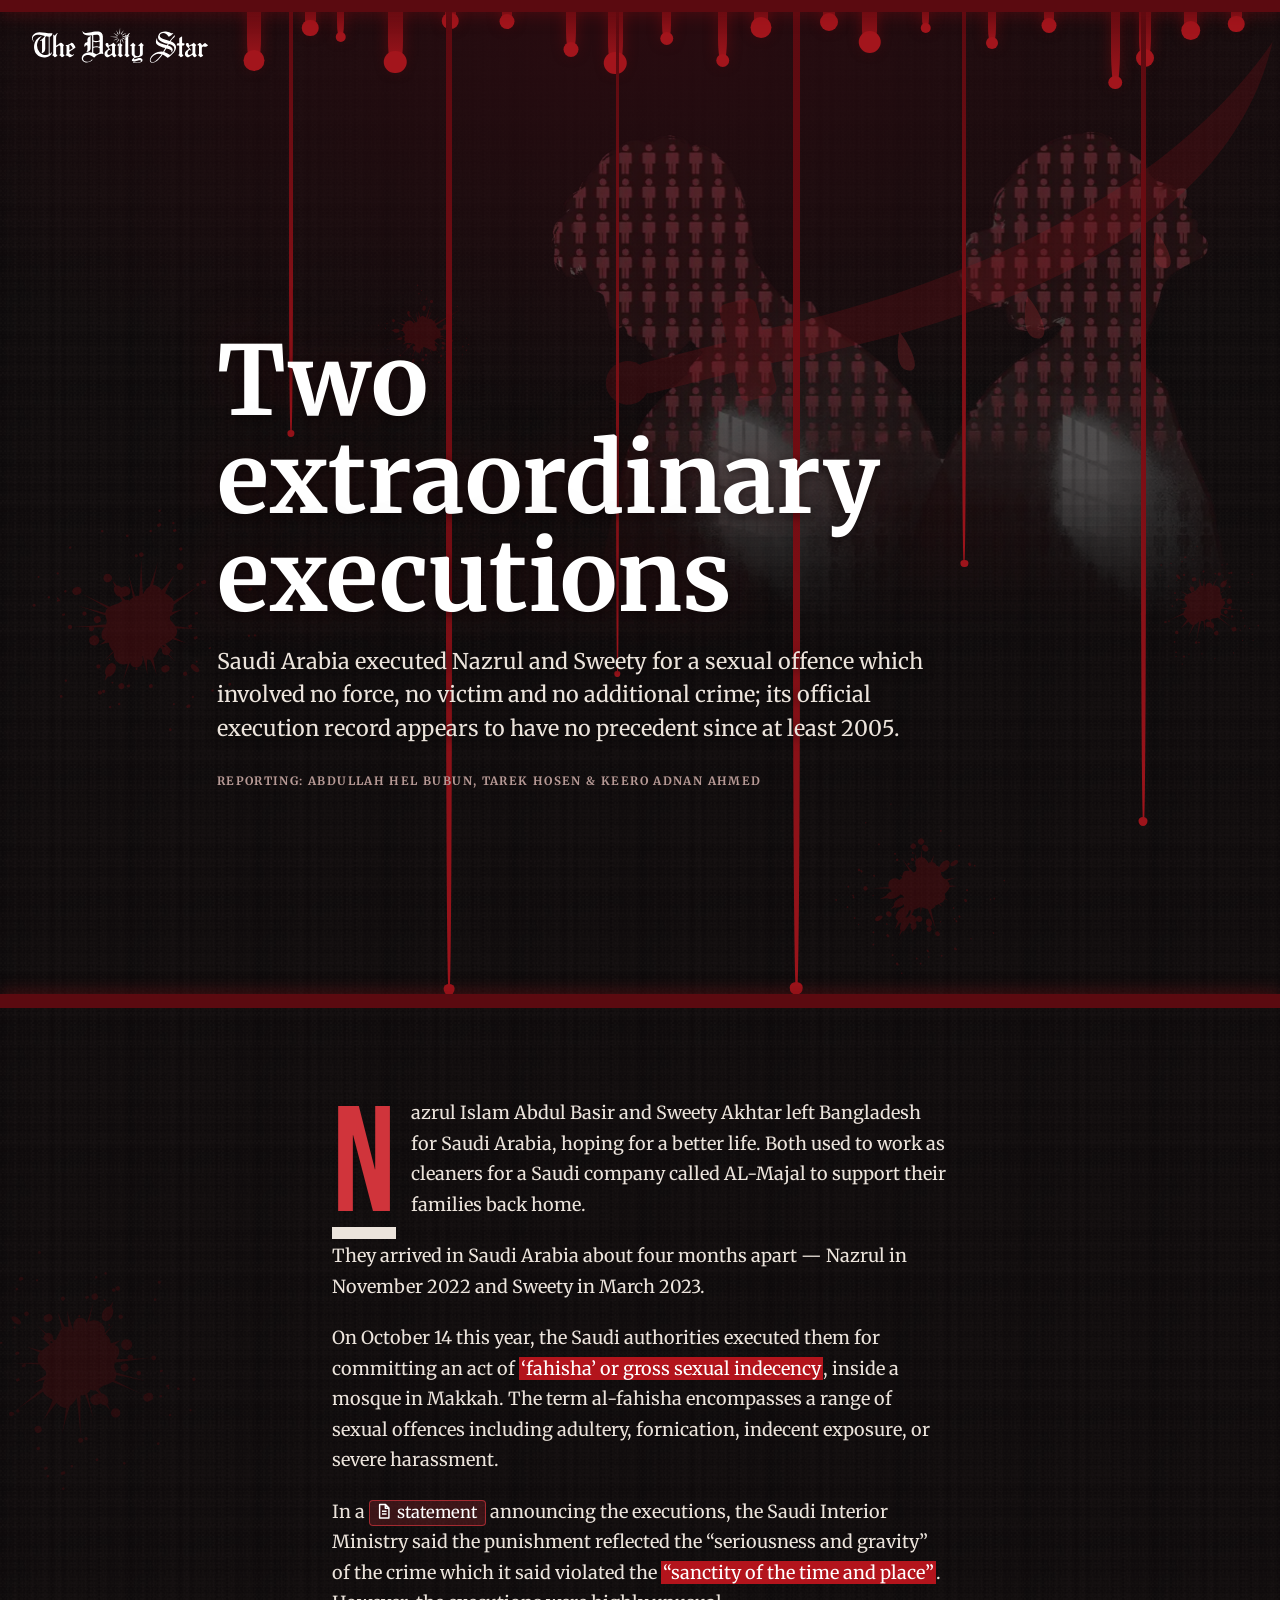
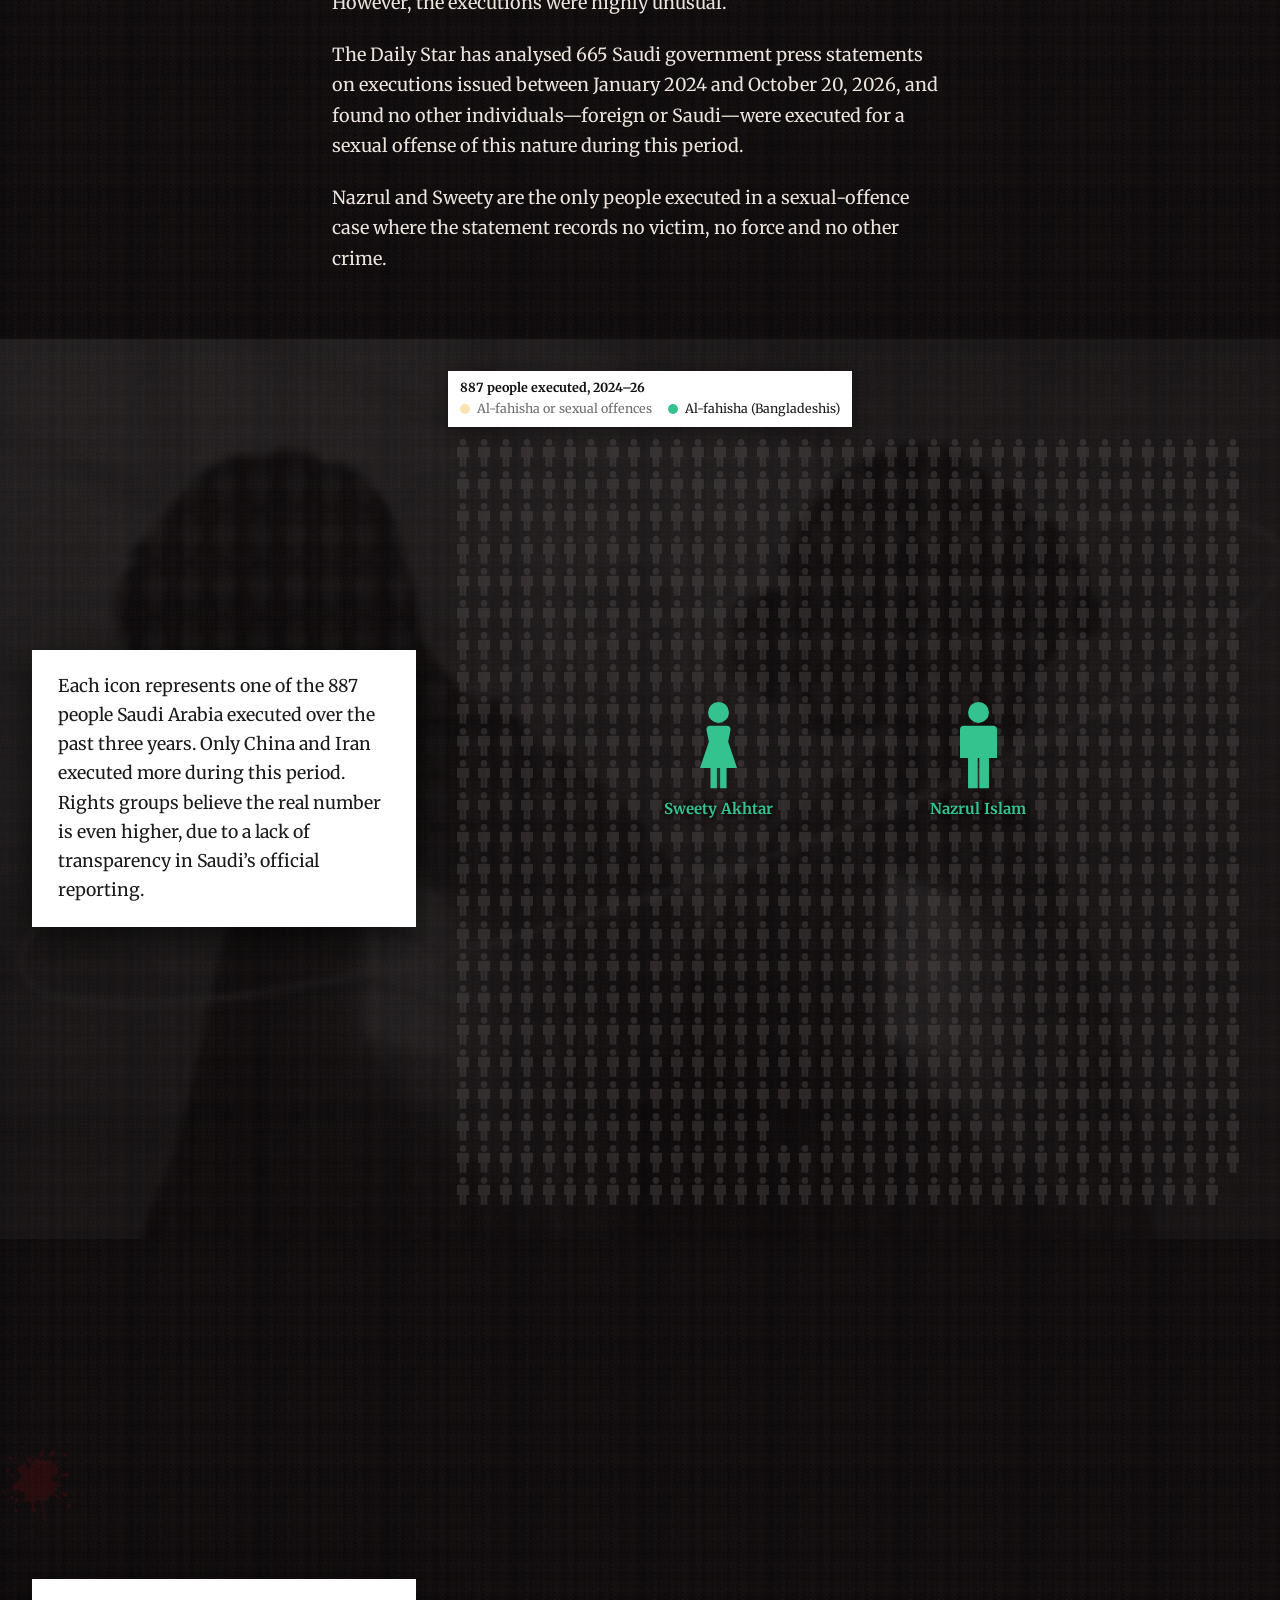
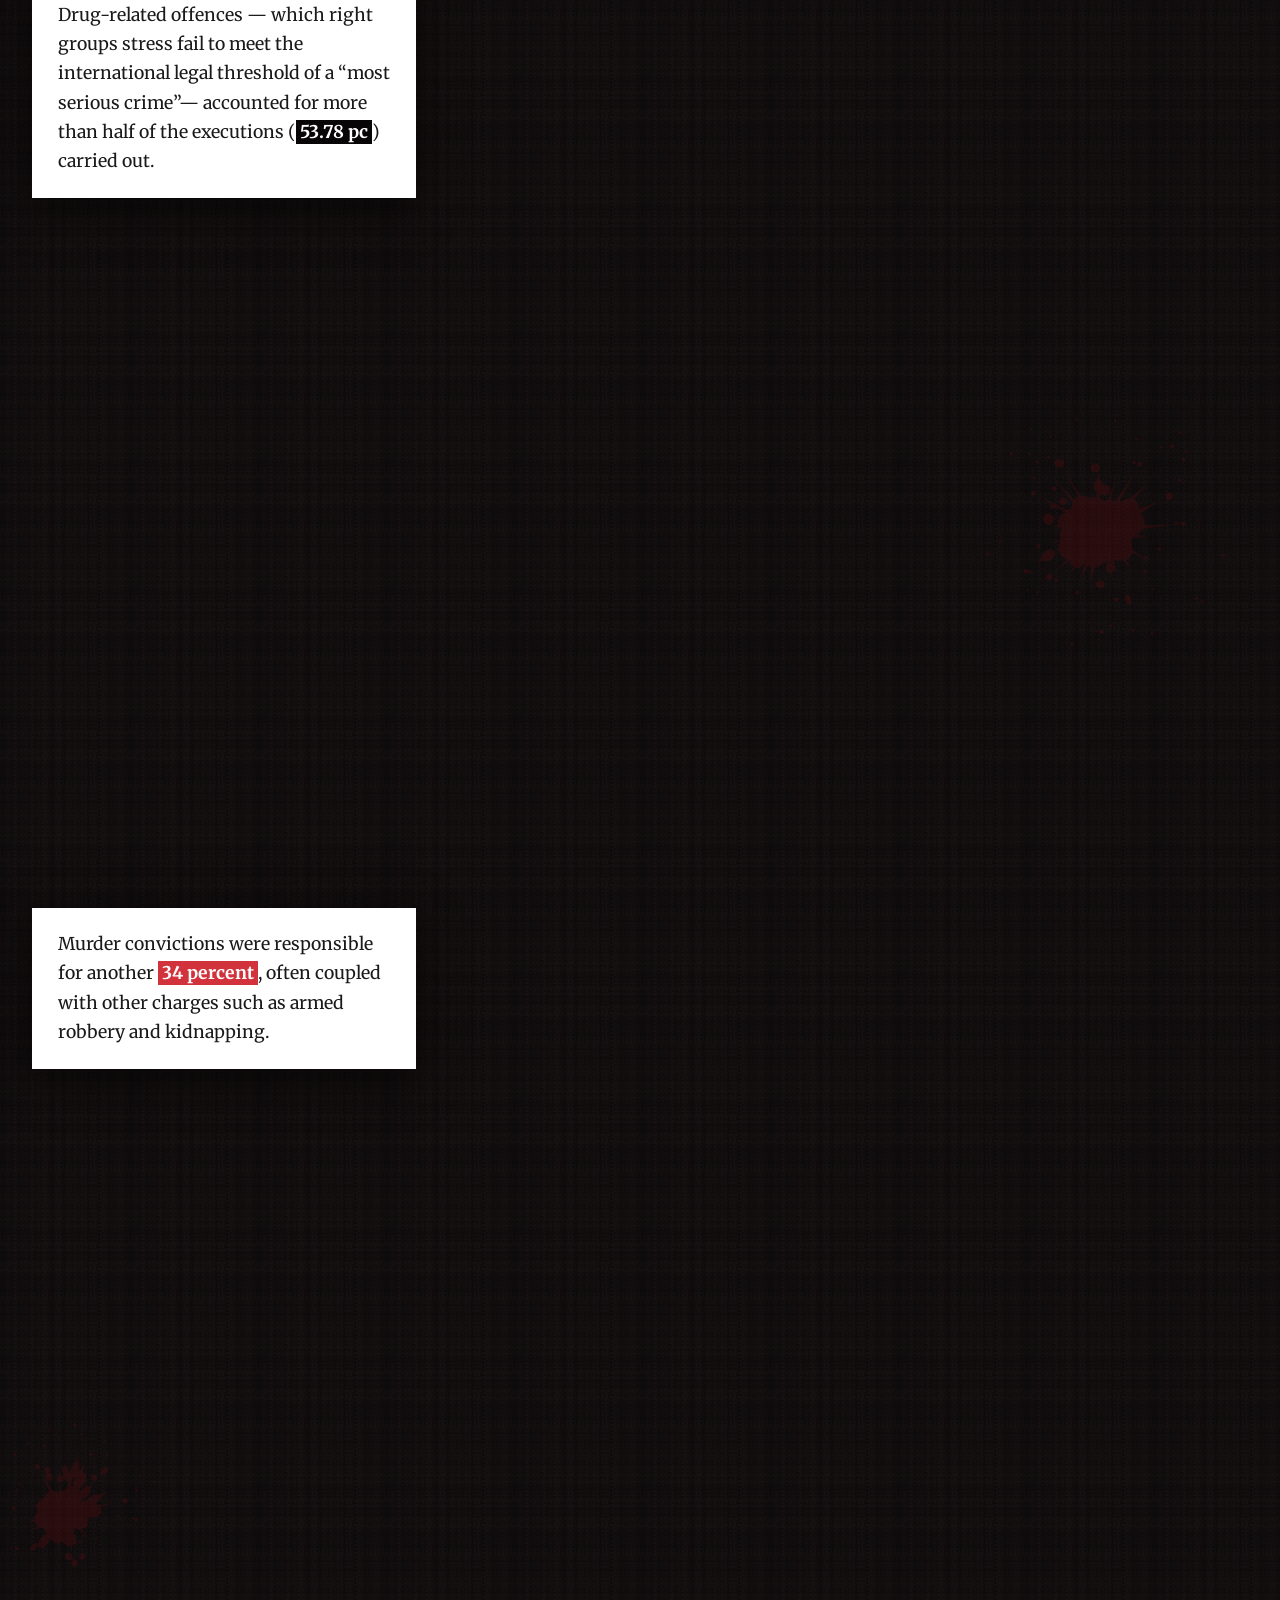
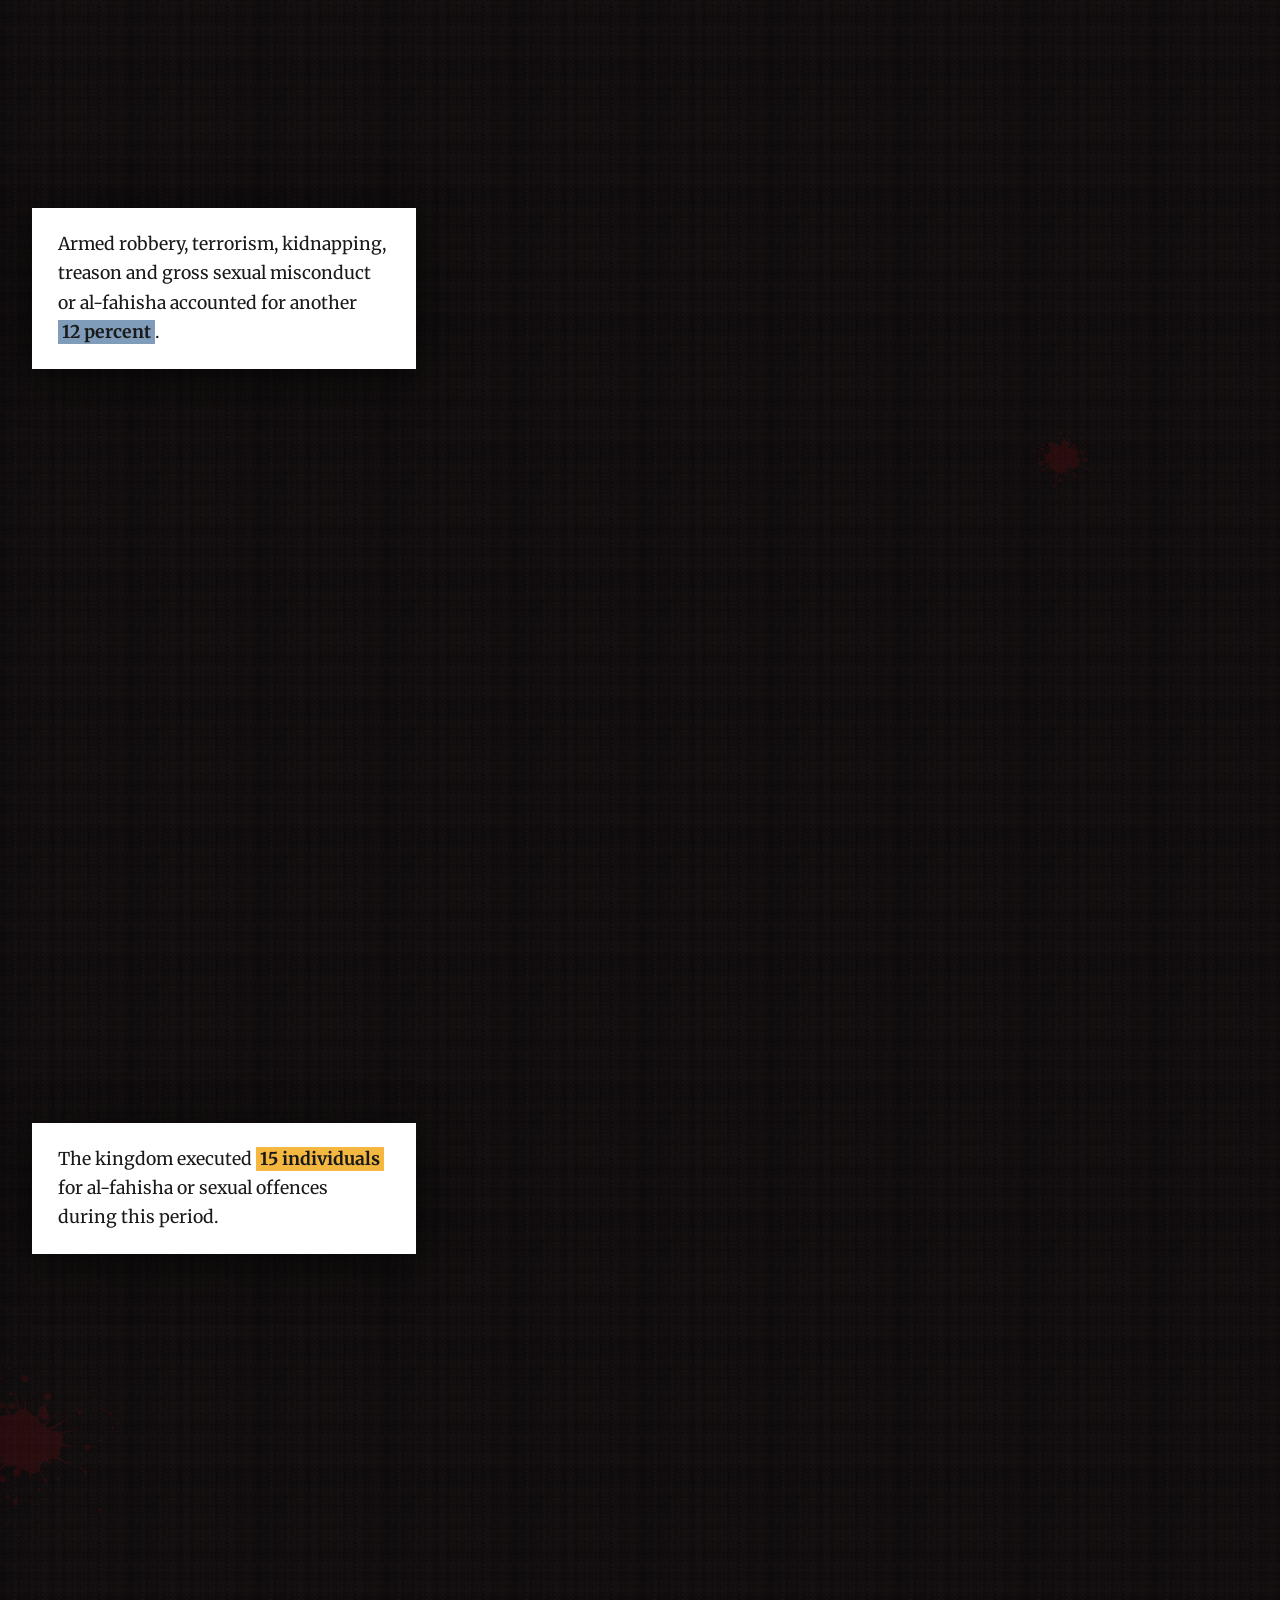
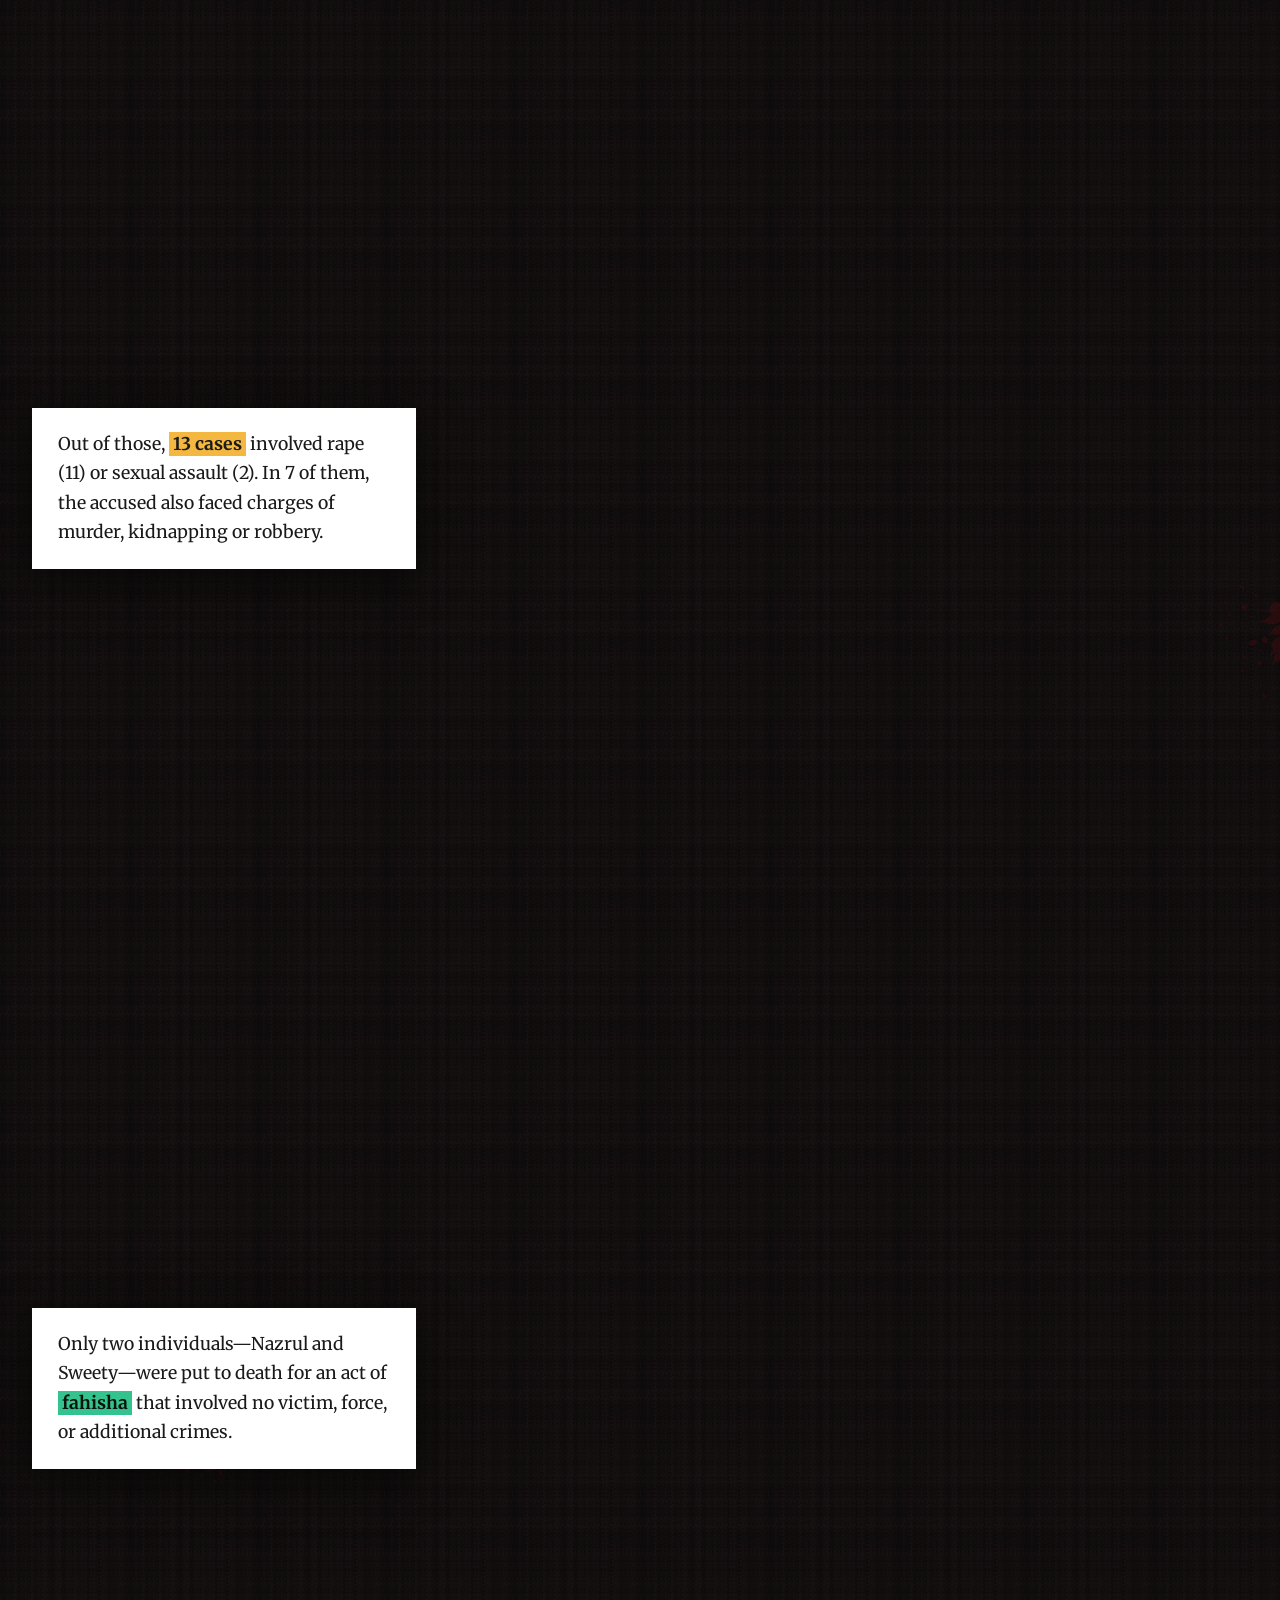
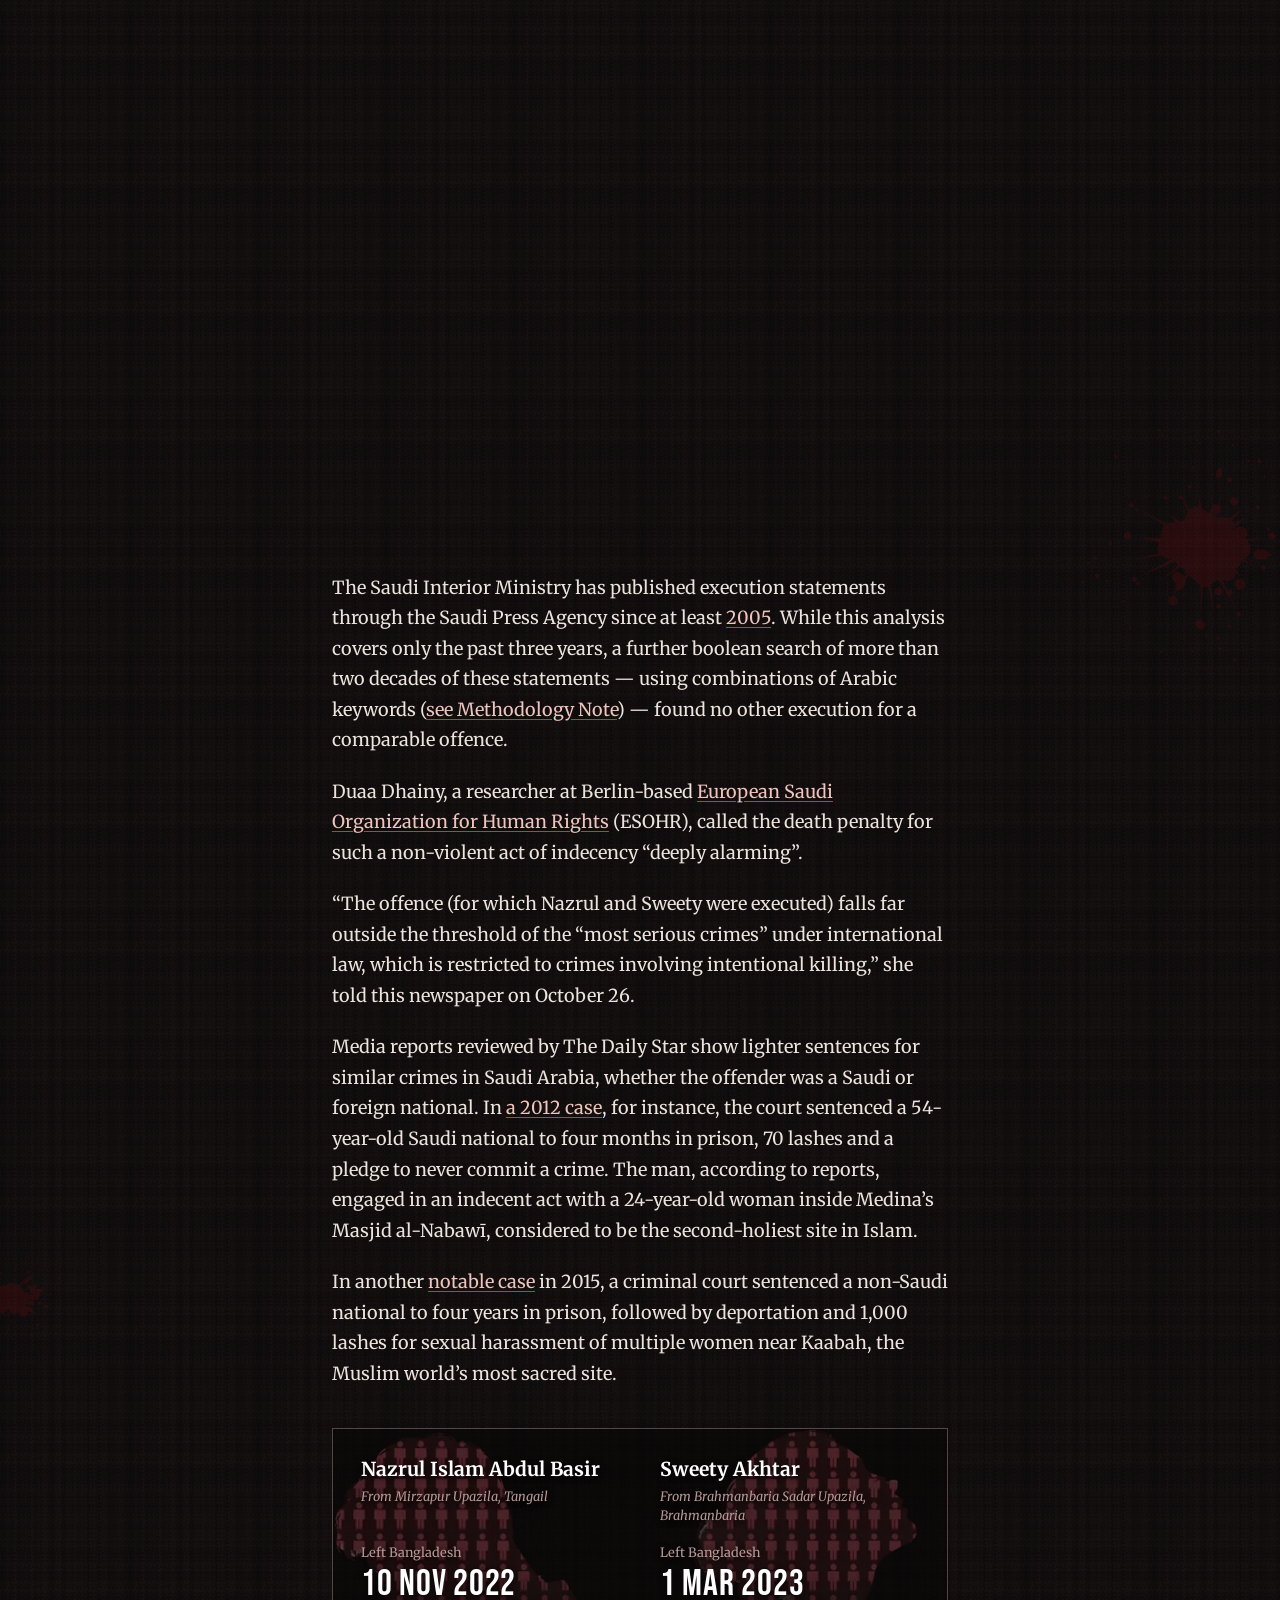
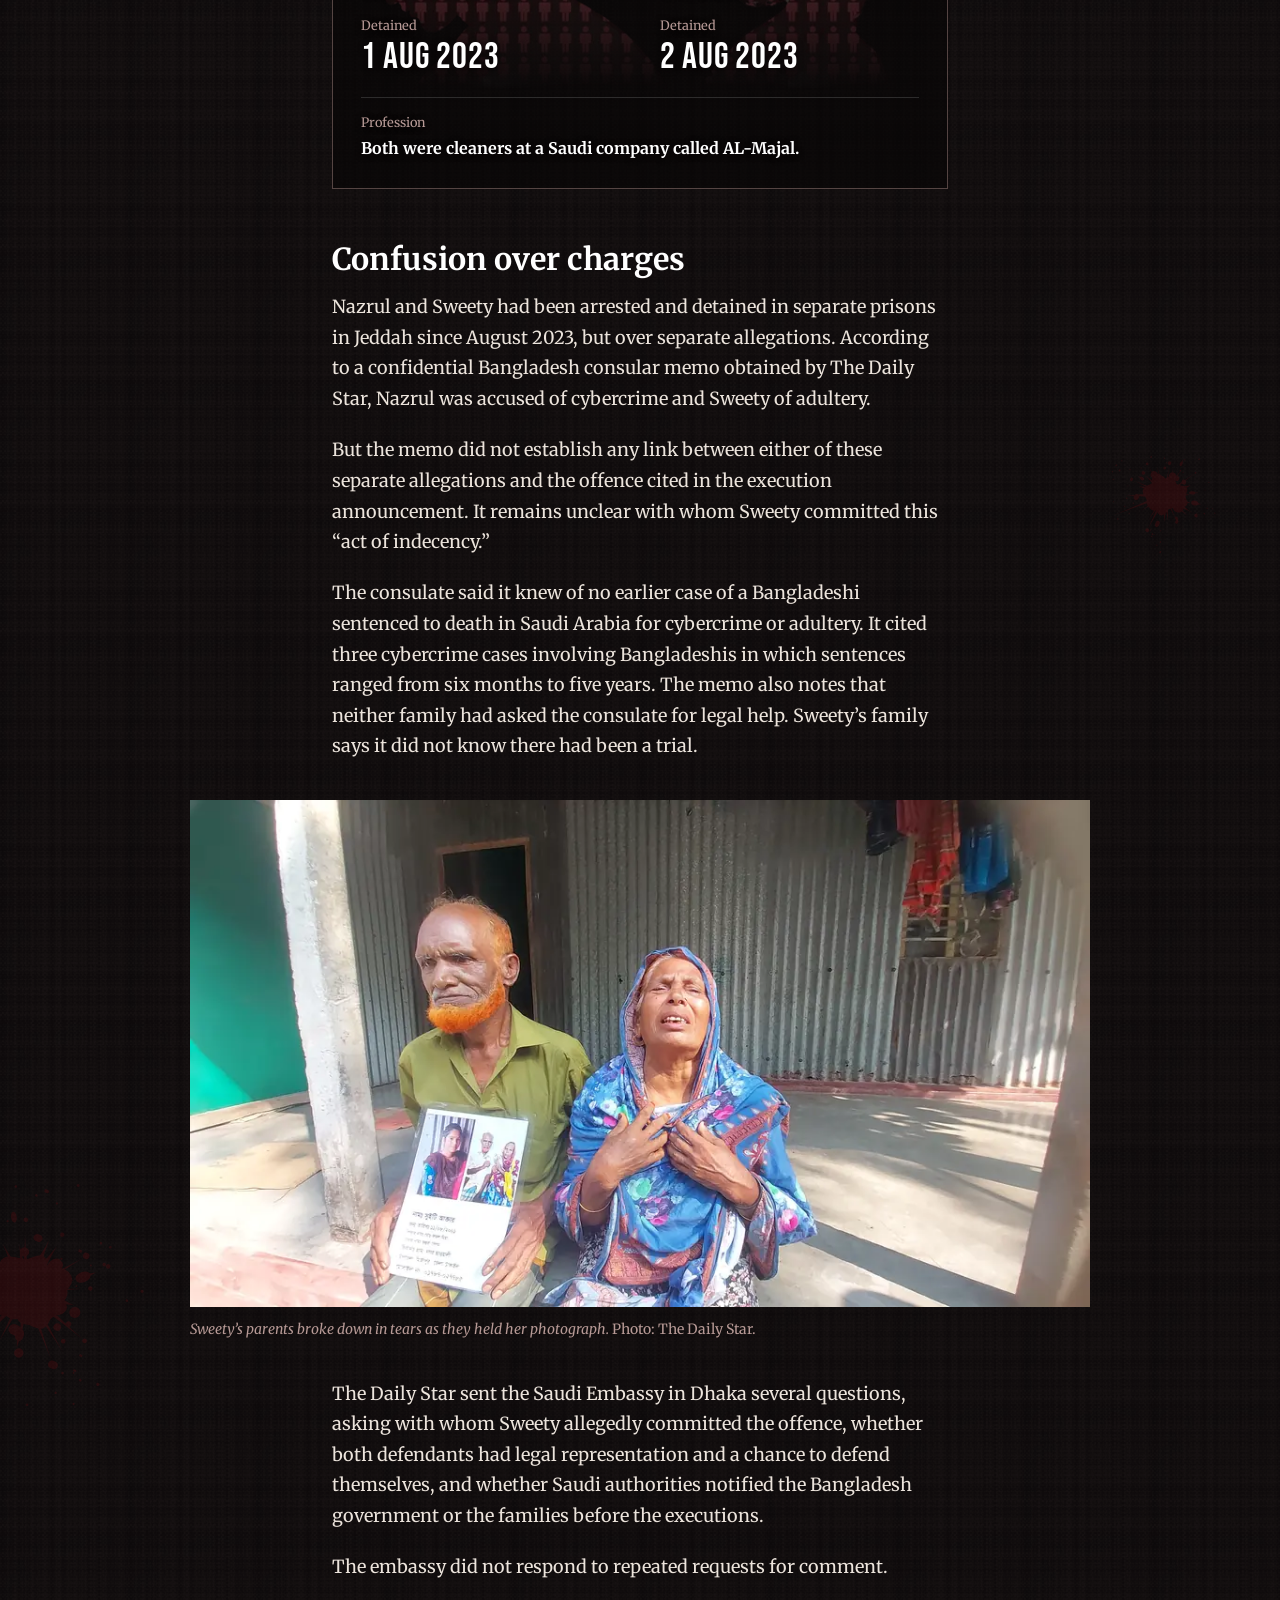
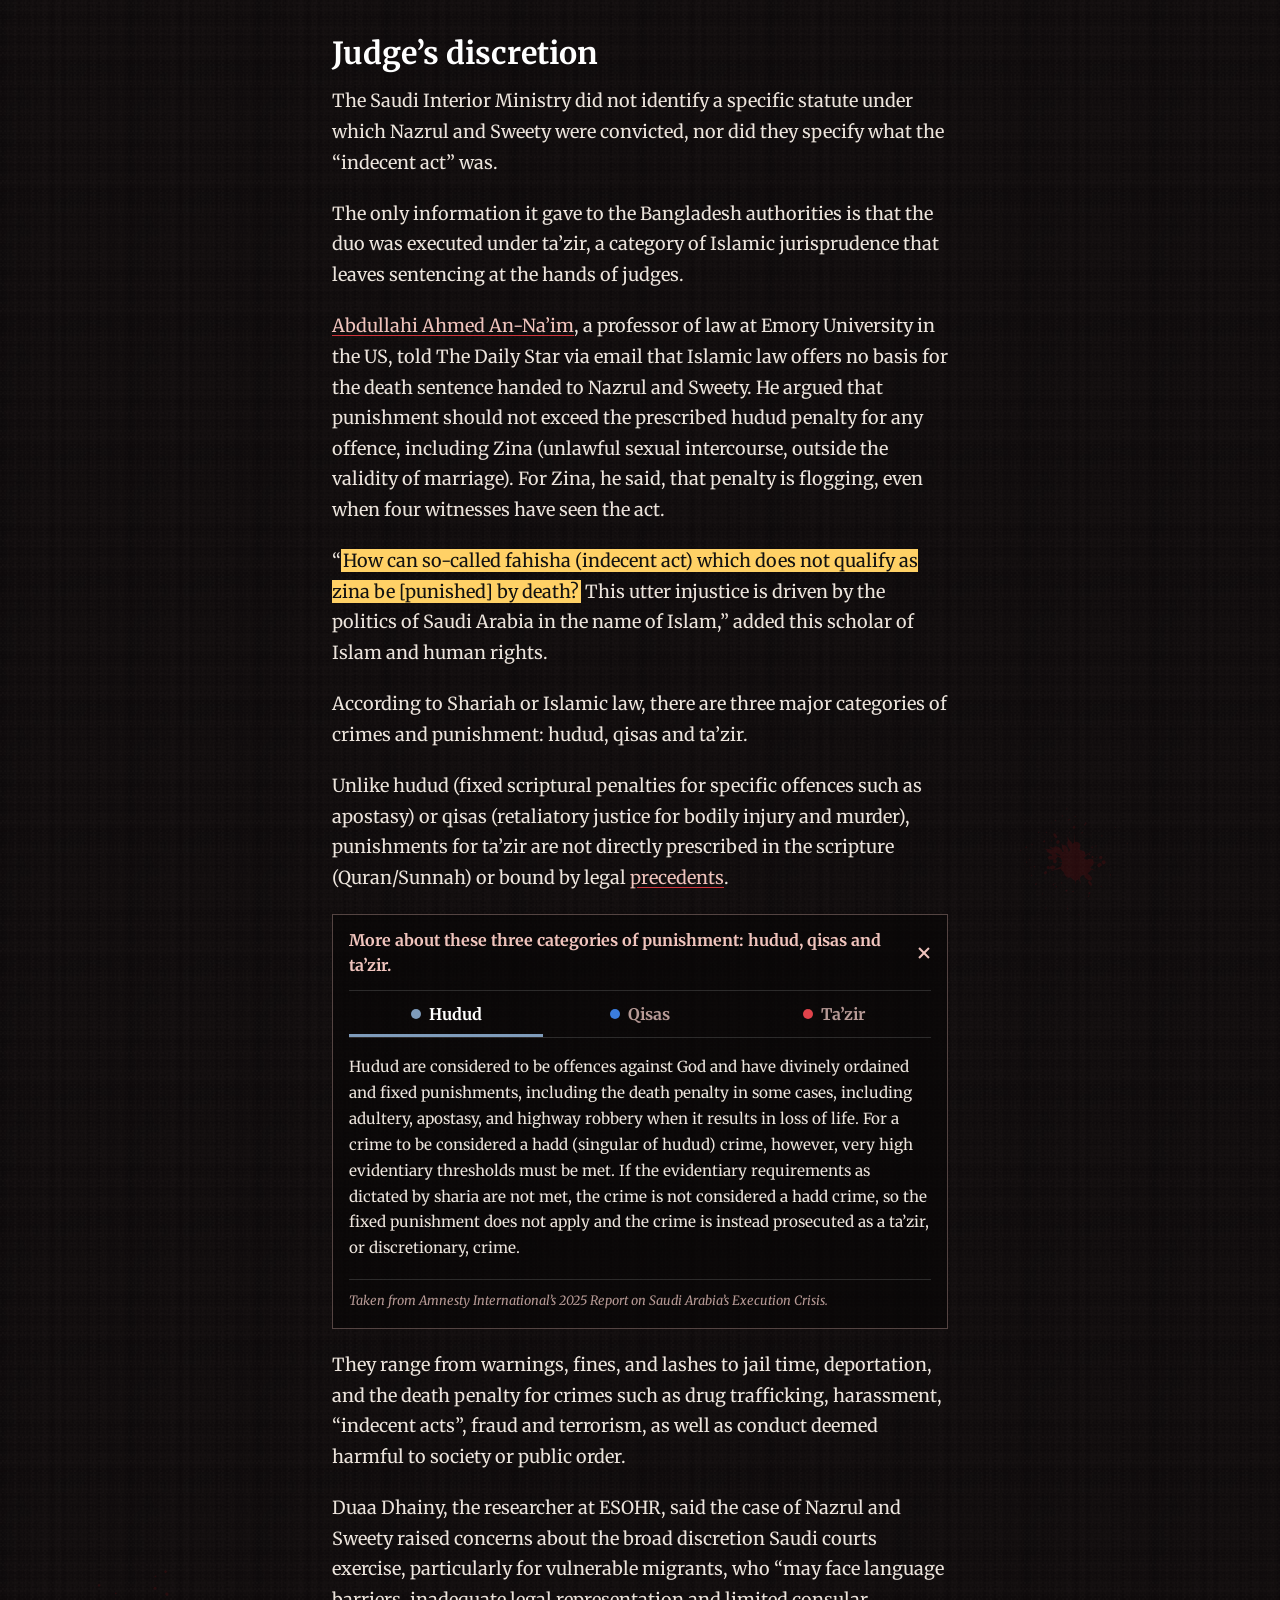
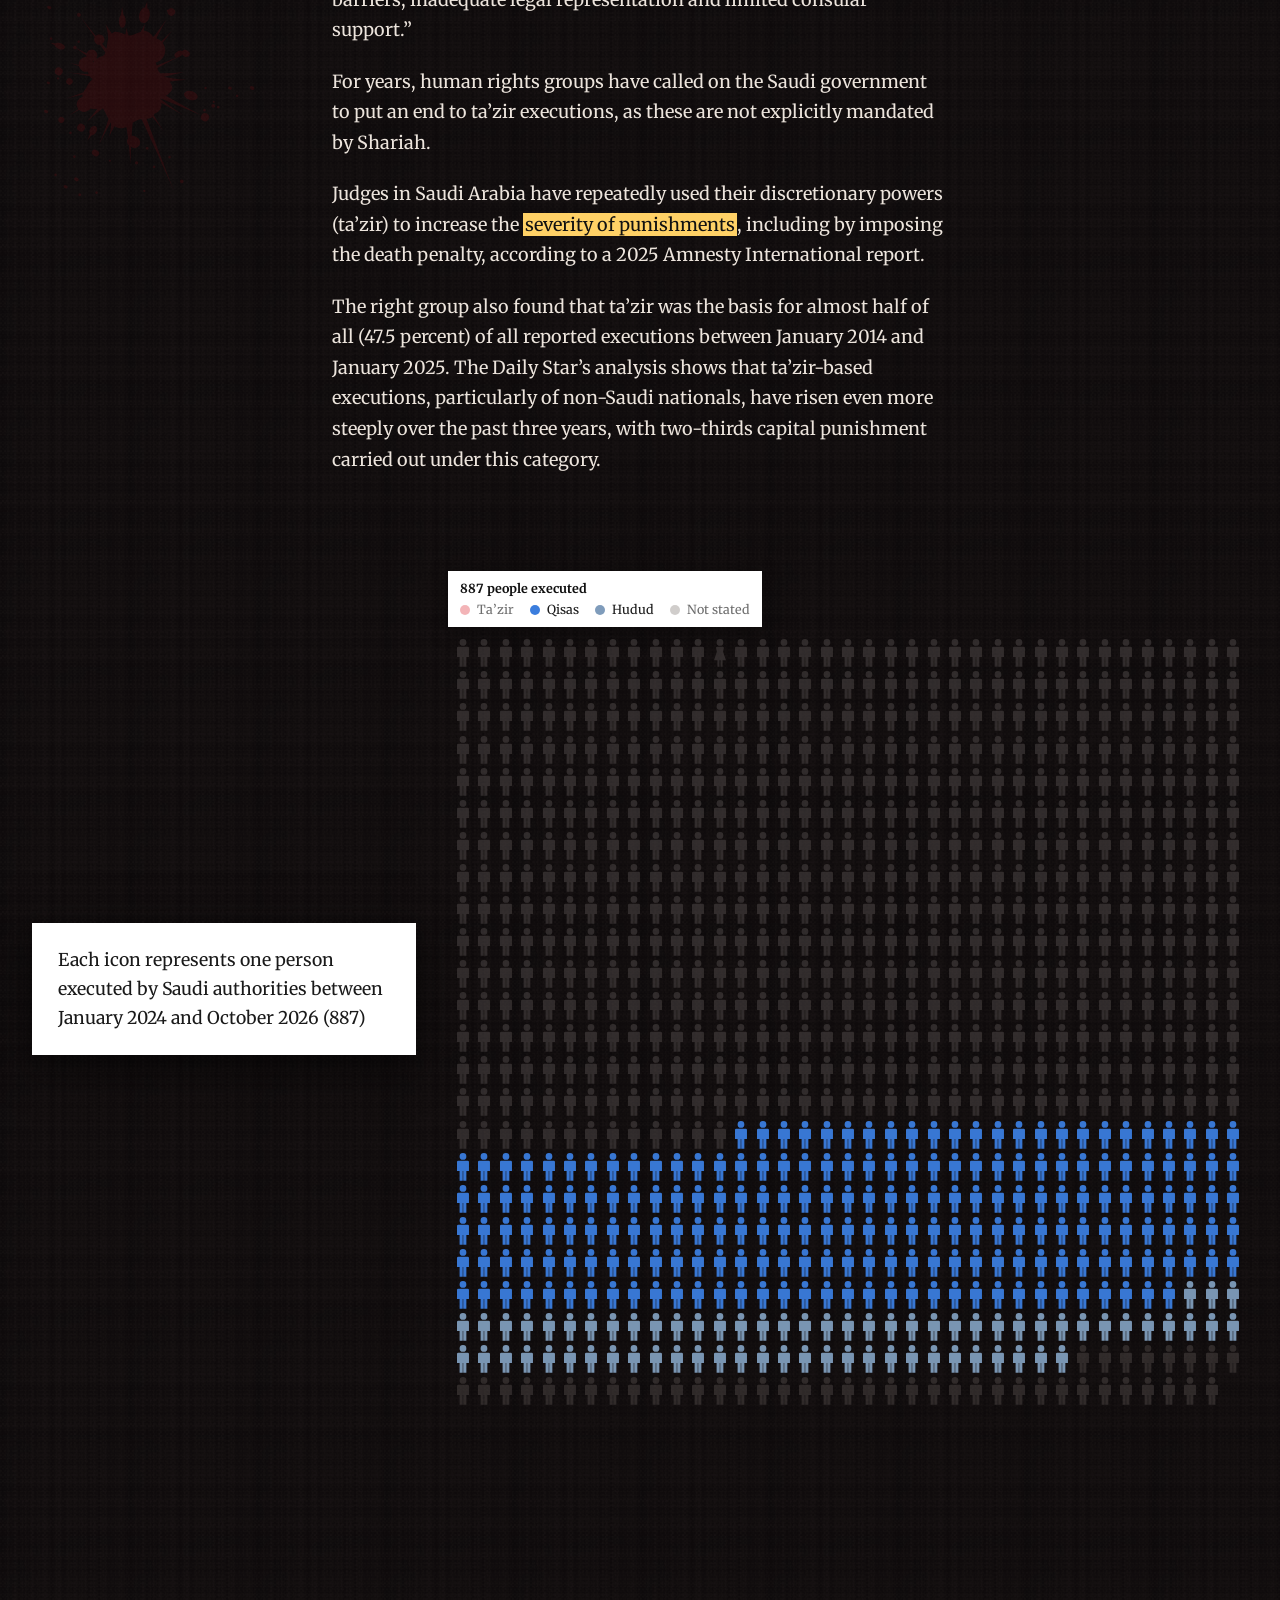
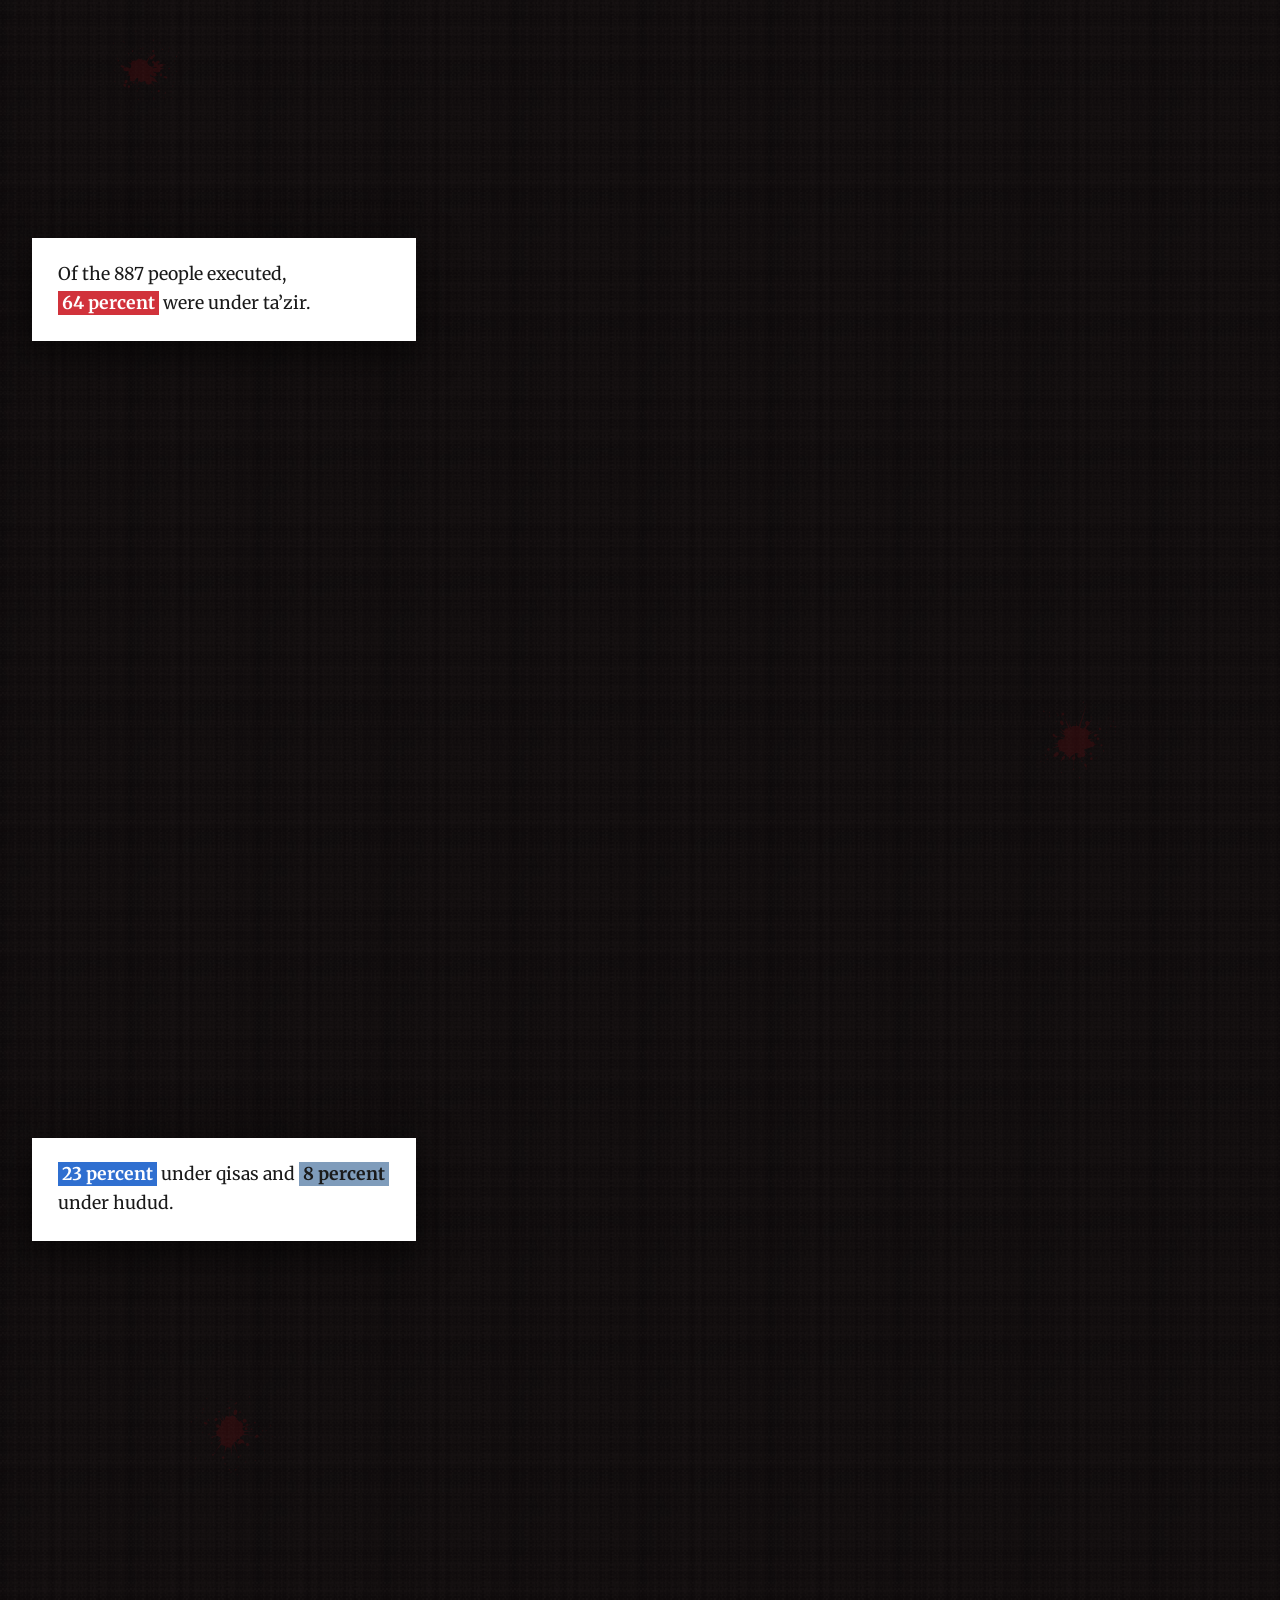
==== commit dc9de912: "Photo of Sweety's parents after the consulate paragraph, lazy-loaded - figure.ph after "...did not k" ====
--- a/index.html
+++ b/index.html
@@ -61,7 +61,7 @@
    <meta name="twitter:image:alt"
       content="Illustration by Anwar Sohel: the silhouettes of a man and a woman, heads bowed, filled with rows of small red human figures, against a grey wall marked by the shadow of a barred window">
    <script
-      type="application/ld+json">{"@context": "https://schema.org", "@type": "NewsArticle", "mainEntityOfPage": {"@type": "WebPage", "@id": "https://campaign.thedailystar.net/saudi-execution/"}, "url": "https://campaign.thedailystar.net/saudi-execution/", "headline": "Two extraordinary executions", "alternativeHeadline": "Saudi Arabia executed Nazrul and Sweety for a sexual offence which involved no force, no victim and no additional crime; its official execution record appears to have no precedent since at least 2005.", "description": "A Daily Star analysis of 665 Saudi government execution statements between January 2024 and 20 October 2026 reveals that the execution of Nazrul and Sweety was extremely unusual.", "image": ["https://campaign.thedailystar.net/saudi-execution/img/share-16x9.jpg", "https://campaign.thedailystar.net/saudi-execution/img/share-4x3.jpg", "https://campaign.thedailystar.net/saudi-execution/img/share-1x1.jpg", "https://campaign.thedailystar.net/saudi-execution/img/share.jpg"], "thumbnailUrl": "https://campaign.thedailystar.net/saudi-execution/img/share.jpg", "datePublished": "2026-11-10T00:00:00+06:00", "dateModified": "2026-11-10T00:00:00+06:00", "inLanguage": "en", "isAccessibleForFree": true, "articleSection": "Investigation", "keywords": ["Saudi Arabia executions", "Saudi Arabia death penalty", "Bangladeshi executed in Saudi Arabia", "Nazrul Islam Abdul Basir", "Sweety Akhtar", "Nazrul and Sweety execution", "fahisha", "indecency execution Makkah", "ta'zir", "qisas", "hudud", "Saudi Interior Ministry", "Saudi war on drugs", "drug-related executions", "captagon", "foreign nationals executed in Saudi Arabia", "migrant workers Saudi Arabia", "Bangladeshi migrants", "Amnesty International", "Reprieve", "European Saudi Organization for Human Rights", "most serious crimes international law", "Islamic law death penalty", "Saudi executions 2025", "Saudi executions 2026", "The Daily Star investigation"], "author": [{"@type": "Person", "name": "Abdullah Hel Bubun"}, {"@type": "Person", "name": "Tarek Hosen"}, {"@type": "Person", "name": "Keero Adnan Ahmed"}], "contributor": [{"@type": "Person", "name": "Mir Rownak"}], "publisher": {"@type": "NewsMediaOrganization", "name": "The Daily Star", "url": "https://www.thedailystar.net/", "logo": {"@type": "ImageObject", "url": "https://campaign.thedailystar.net/saudi-execution/img/logo.png", "width": 600, "height": 60}, "sameAs": ["https://www.facebook.com/dailystarnews", "https://x.com/dailystarnews", "https://www.youtube.com/channel/UCKSJ5rTXq-pYgAmAOhVS_zQ", "https://www.instagram.com/dailystar_bd/", "https://www.linkedin.com/company/thedailystar/"]}, "contentLocation": {"@type": "Place", "name": "Makkah, Saudi Arabia"}, "wordCount": 2805, "copyrightYear": 2026, "copyrightHolder": {"@type": "NewsMediaOrganization", "name": "The Daily Star"}, "about": [{"@type": "Thing", "name": "Capital punishment in Saudi Arabia"}, {"@type": "Thing", "name": "Bangladeshi migrant workers"}], "mentions": [{"@type": "Person", "name": "Nazrul Islam Abdul Basir"}, {"@type": "Person", "name": "Sweety Akhtar"}, {"@type": "Organization", "name": "Amnesty International"}, {"@type": "Organization", "name": "Reprieve"}, {"@type": "Organization", "name": "European Saudi Organization for Human Rights"}, {"@type": "GovernmentOrganization", "name": "Ministry of Interior, Saudi Arabia"}]}</script>
+      type="application/ld+json">{"@context": "https://schema.org", "@type": "NewsArticle", "mainEntityOfPage": {"@type": "WebPage", "@id": "https://campaign.thedailystar.net/saudi-execution/"}, "url": "https://campaign.thedailystar.net/saudi-execution/", "headline": "Two extraordinary executions", "alternativeHeadline": "Saudi Arabia executed Nazrul and Sweety for a sexual offence which involved no force, no victim and no additional crime; its official execution record appears to have no precedent since at least 2005.", "description": "A Daily Star analysis of 665 Saudi government execution statements between January 2024 and 20 October 2026 reveals that the execution of Nazrul and Sweety was extremely unusual.", "image": ["https://campaign.thedailystar.net/saudi-execution/img/share-16x9.jpg", "https://campaign.thedailystar.net/saudi-execution/img/share-4x3.jpg", "https://campaign.thedailystar.net/saudi-execution/img/share-1x1.jpg", "https://campaign.thedailystar.net/saudi-execution/img/share.jpg"], "thumbnailUrl": "https://campaign.thedailystar.net/saudi-execution/img/share.jpg", "datePublished": "2026-11-10T00:00:00+06:00", "dateModified": "2026-11-10T00:00:00+06:00", "inLanguage": "en", "isAccessibleForFree": true, "articleSection": "Investigation", "keywords": ["Saudi Arabia executions", "Saudi Arabia death penalty", "Bangladeshi executed in Saudi Arabia", "Nazrul Islam Abdul Basir", "Sweety Akhtar", "Nazrul and Sweety execution", "fahisha", "indecency execution Makkah", "ta'zir", "qisas", "hudud", "Saudi Interior Ministry", "Saudi war on drugs", "drug-related executions", "captagon", "foreign nationals executed in Saudi Arabia", "migrant workers Saudi Arabia", "Bangladeshi migrants", "Amnesty International", "Reprieve", "European Saudi Organization for Human Rights", "most serious crimes international law", "Islamic law death penalty", "Saudi executions 2025", "Saudi executions 2026", "The Daily Star investigation"], "author": [{"@type": "Person", "name": "Abdullah Hel Bubun"}, {"@type": "Person", "name": "Tarek Hosen"}, {"@type": "Person", "name": "Keero Adnan Ahmed"}], "contributor": [{"@type": "Person", "name": "Mir Rownak"}], "publisher": {"@type": "NewsMediaOrganization", "name": "The Daily Star", "url": "https://www.thedailystar.net/", "logo": {"@type": "ImageObject", "url": "https://campaign.thedailystar.net/saudi-execution/img/logo.png", "width": 600, "height": 60}, "sameAs": ["https://www.facebook.com/dailystarnews", "https://x.com/dailystarnews", "https://www.youtube.com/channel/UCKSJ5rTXq-pYgAmAOhVS_zQ", "https://www.instagram.com/dailystar_bd/", "https://www.linkedin.com/company/thedailystar/"]}, "contentLocation": {"@type": "Place", "name": "Makkah, Saudi Arabia"}, "wordCount": 2820, "copyrightYear": 2026, "copyrightHolder": {"@type": "NewsMediaOrganization", "name": "The Daily Star"}, "about": [{"@type": "Thing", "name": "Capital punishment in Saudi Arabia"}, {"@type": "Thing", "name": "Bangladeshi migrant workers"}], "mentions": [{"@type": "Person", "name": "Nazrul Islam Abdul Basir"}, {"@type": "Person", "name": "Sweety Akhtar"}, {"@type": "Organization", "name": "Amnesty International"}, {"@type": "Organization", "name": "Reprieve"}, {"@type": "Organization", "name": "European Saudi Organization for Human Rights"}, {"@type": "GovernmentOrganization", "name": "Ministry of Interior, Saudi Arabia"}]}</script>
    <link rel="icon" href="img/favicon.ico" sizes="16x16">
    <link rel="sitemap" type="application/xml" title="Sitemap" href="sitemap.xml">
    <link rel="preload" href="fonts/merriweather-700.woff2" as="font" type="font/woff2" crossorigin>
@@ -1078,6 +1078,43 @@
 
       figure.ch {
          margin: 2.4rem 0
+      }
+
+      /* a photograph: edge to edge on phones, 900px like the charts from 760px; the caption keeps to the text's
+         gutter on phones and starts at the photo's left edge on wider screens. The dark fill holds its place until the
+         lazy image arrives */
+      figure.ph {
+         position: relative;
+         left: 50%;
+         width: 100vw;
+         margin: 2.4rem 0;
+         transform: translateX(-50%)
+      }
+
+      figure.ph picture {
+         display: block;
+         background: #1c1415
+      }
+
+      figure.ph figcaption {
+         max-width: 680px;
+         margin: .7rem auto 0;
+         padding: 0 var(--gutter)
+      }
+
+      figcaption .credit {
+         font-style: normal
+      }
+
+      @media (min-width:760px) {
+         figure.ph {
+            width: min(900px, 100vw - 2 * var(--gutter))
+         }
+
+         figure.ph figcaption {
+            margin-left: 0;
+            padding: 0
+         }
       }
 
       /* press release pop-up trigger */
@@ -2609,6 +2646,19 @@
                cybercrime or adultery. It cited three cybercrime cases involving Bangladeshis in which sentences ranged
                from six months to five years. The memo also notes that neither family had asked the consulate for legal
                help. Sweety’s family says it did not know there had been a trial.</p>
+            <!-- Sweety's parents (Mir, 2026-11-07; tools/photos.py). Lazy: the browser fetches it only as the reader
+                 nears it; width/height keep its space so nothing jumps when it arrives -->
+            <figure class="ph">
+               <picture>
+                  <source type="image/webp"
+                     srcset="img/sweety-parents-640.webp 640w, img/sweety-parents-960.webp 960w, img/sweety-parents-1280.webp 1280w, img/sweety-parents-1600.webp 1600w"
+                     sizes="(min-width: 760px) 900px, 100vw">
+                  <img src="img/sweety-parents-960.jpg" width="960" height="540" loading="lazy" decoding="async"
+                     alt="Sweety Akhtar’s father and mother sit outside their tin-walled home; he holds a printed sheet with her photograph while she weeps, her hands pressed to her chest.">
+               </picture>
+               <figcaption>Sweety’s parents broke down in tears as they held her photograph. <span class="credit">Photo:
+                     The Daily Star.</span></figcaption>
+            </figure>
             <p>The Daily Star sent the Saudi Embassy in Dhaka several questions, asking with whom Sweety allegedly
                committed the offence, whether both defendants had legal representation and a chance to defend
                themselves, and whether Saudi authorities notified the Bangladesh government or the families before the
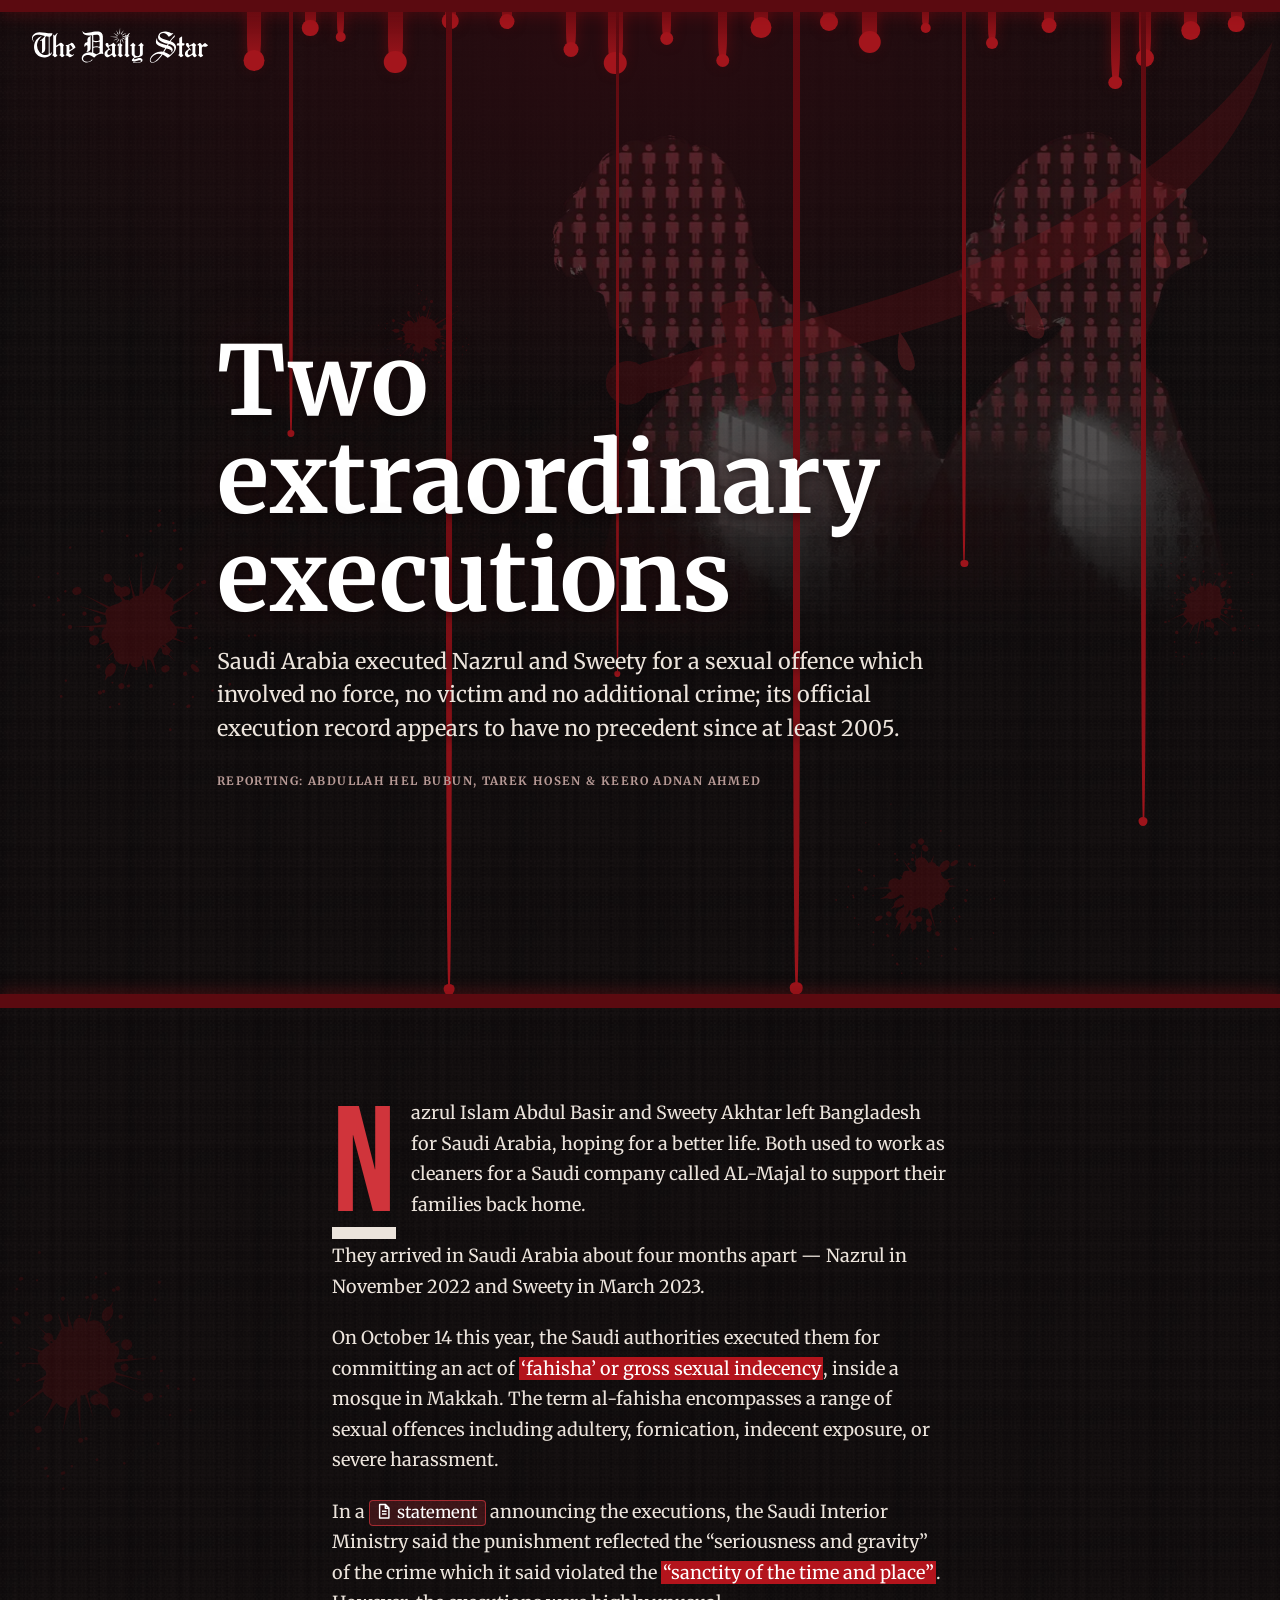
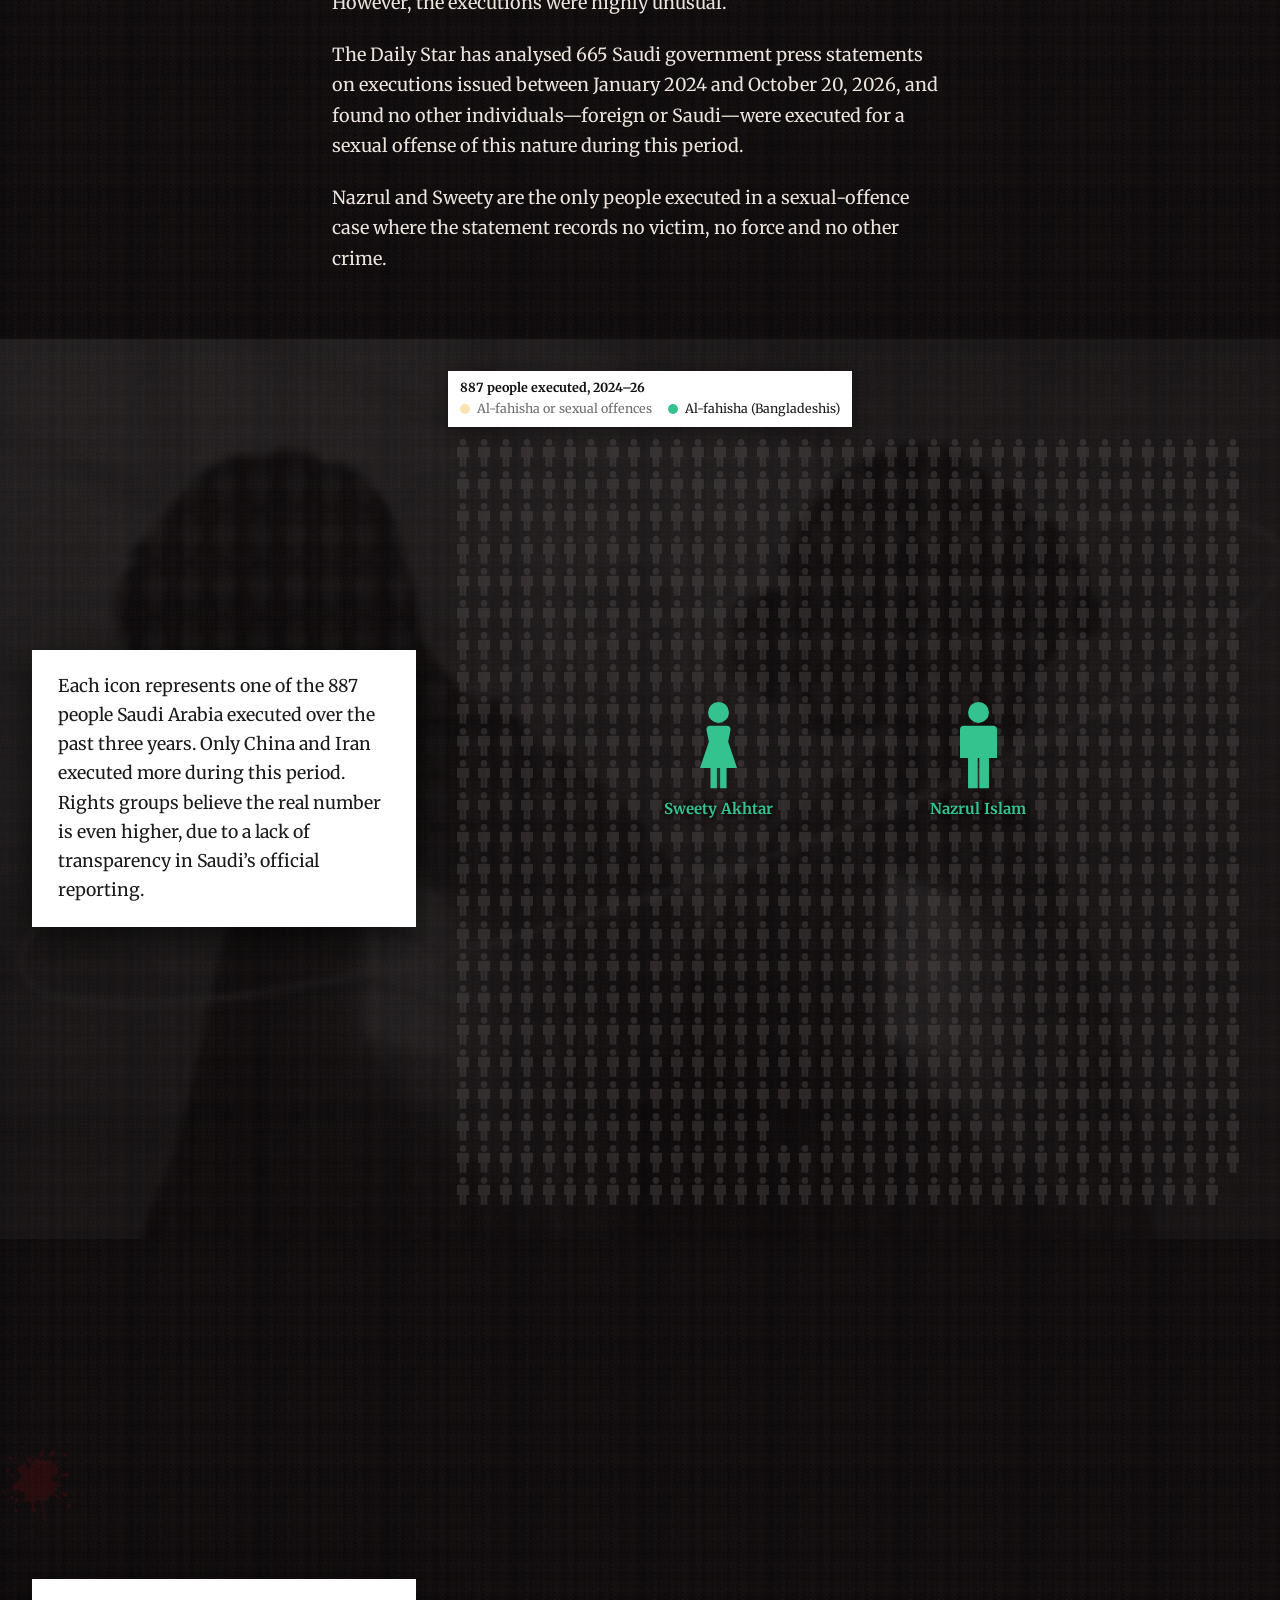
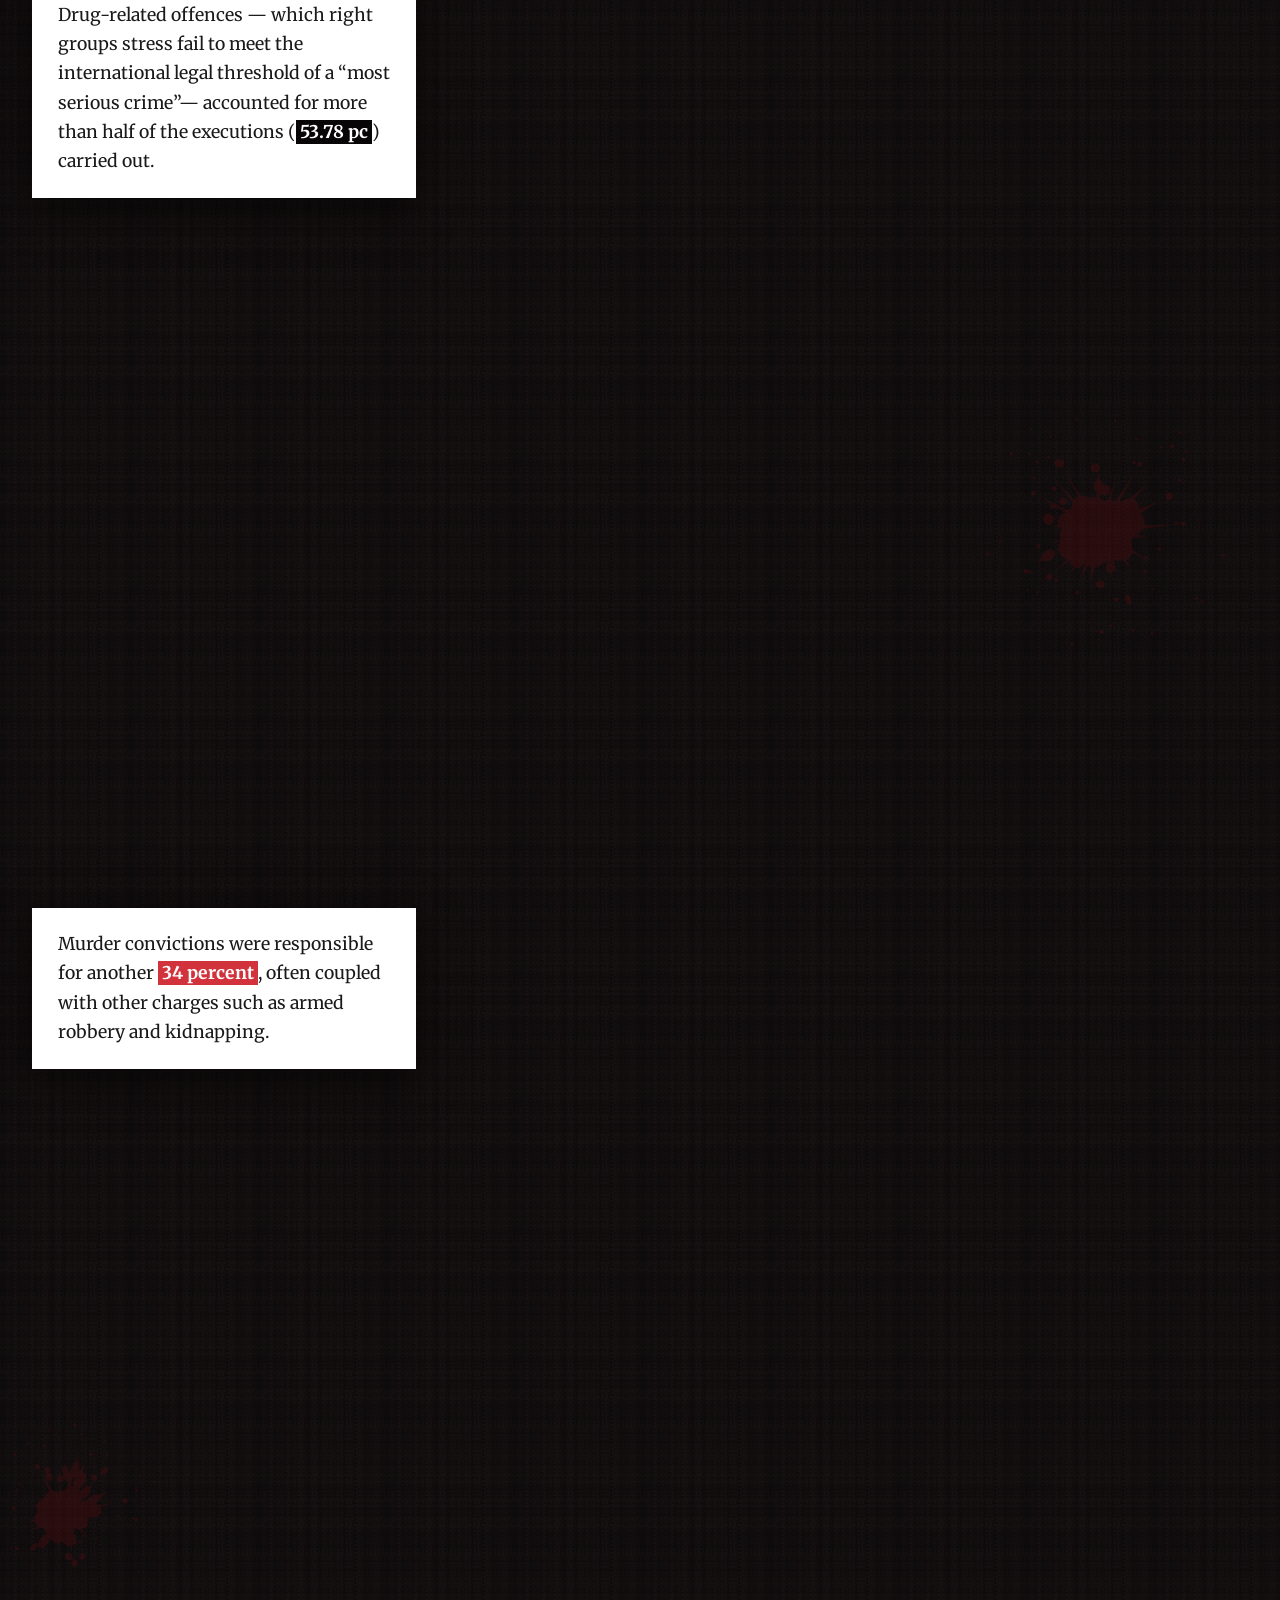
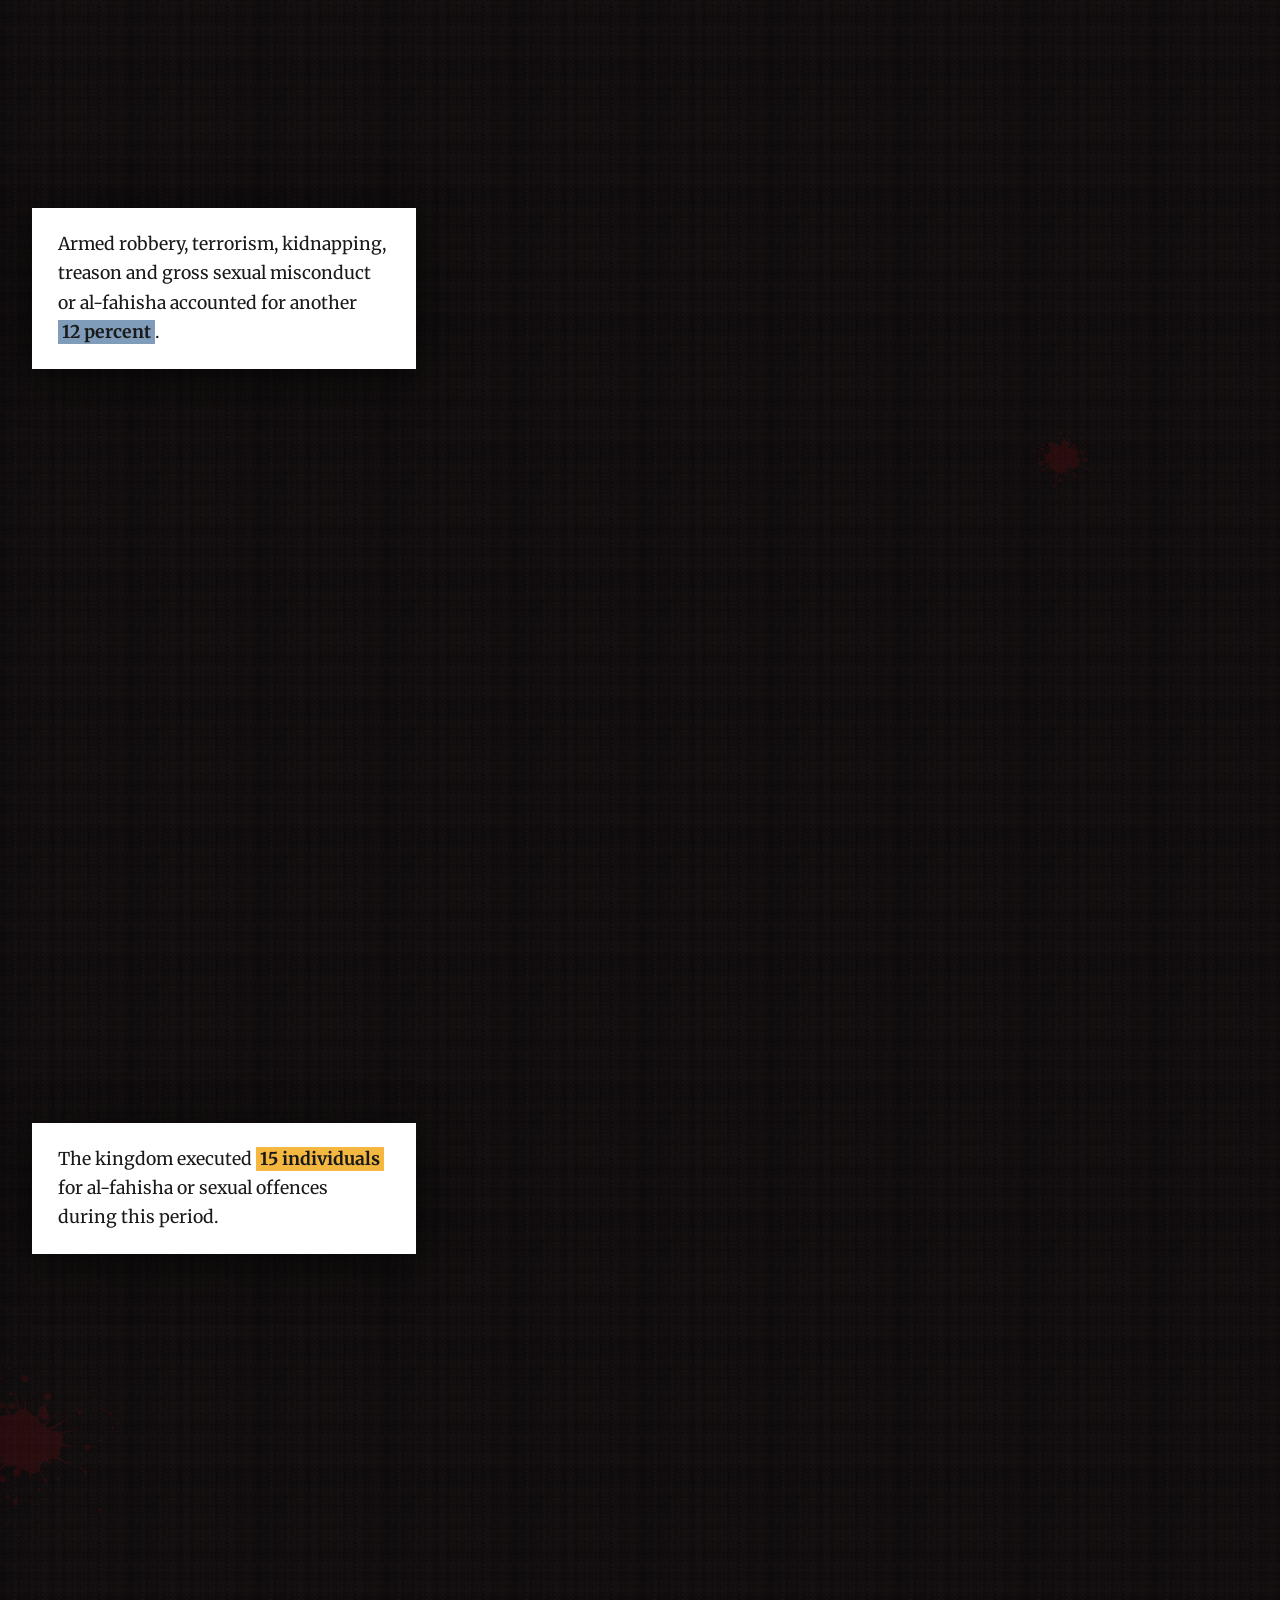
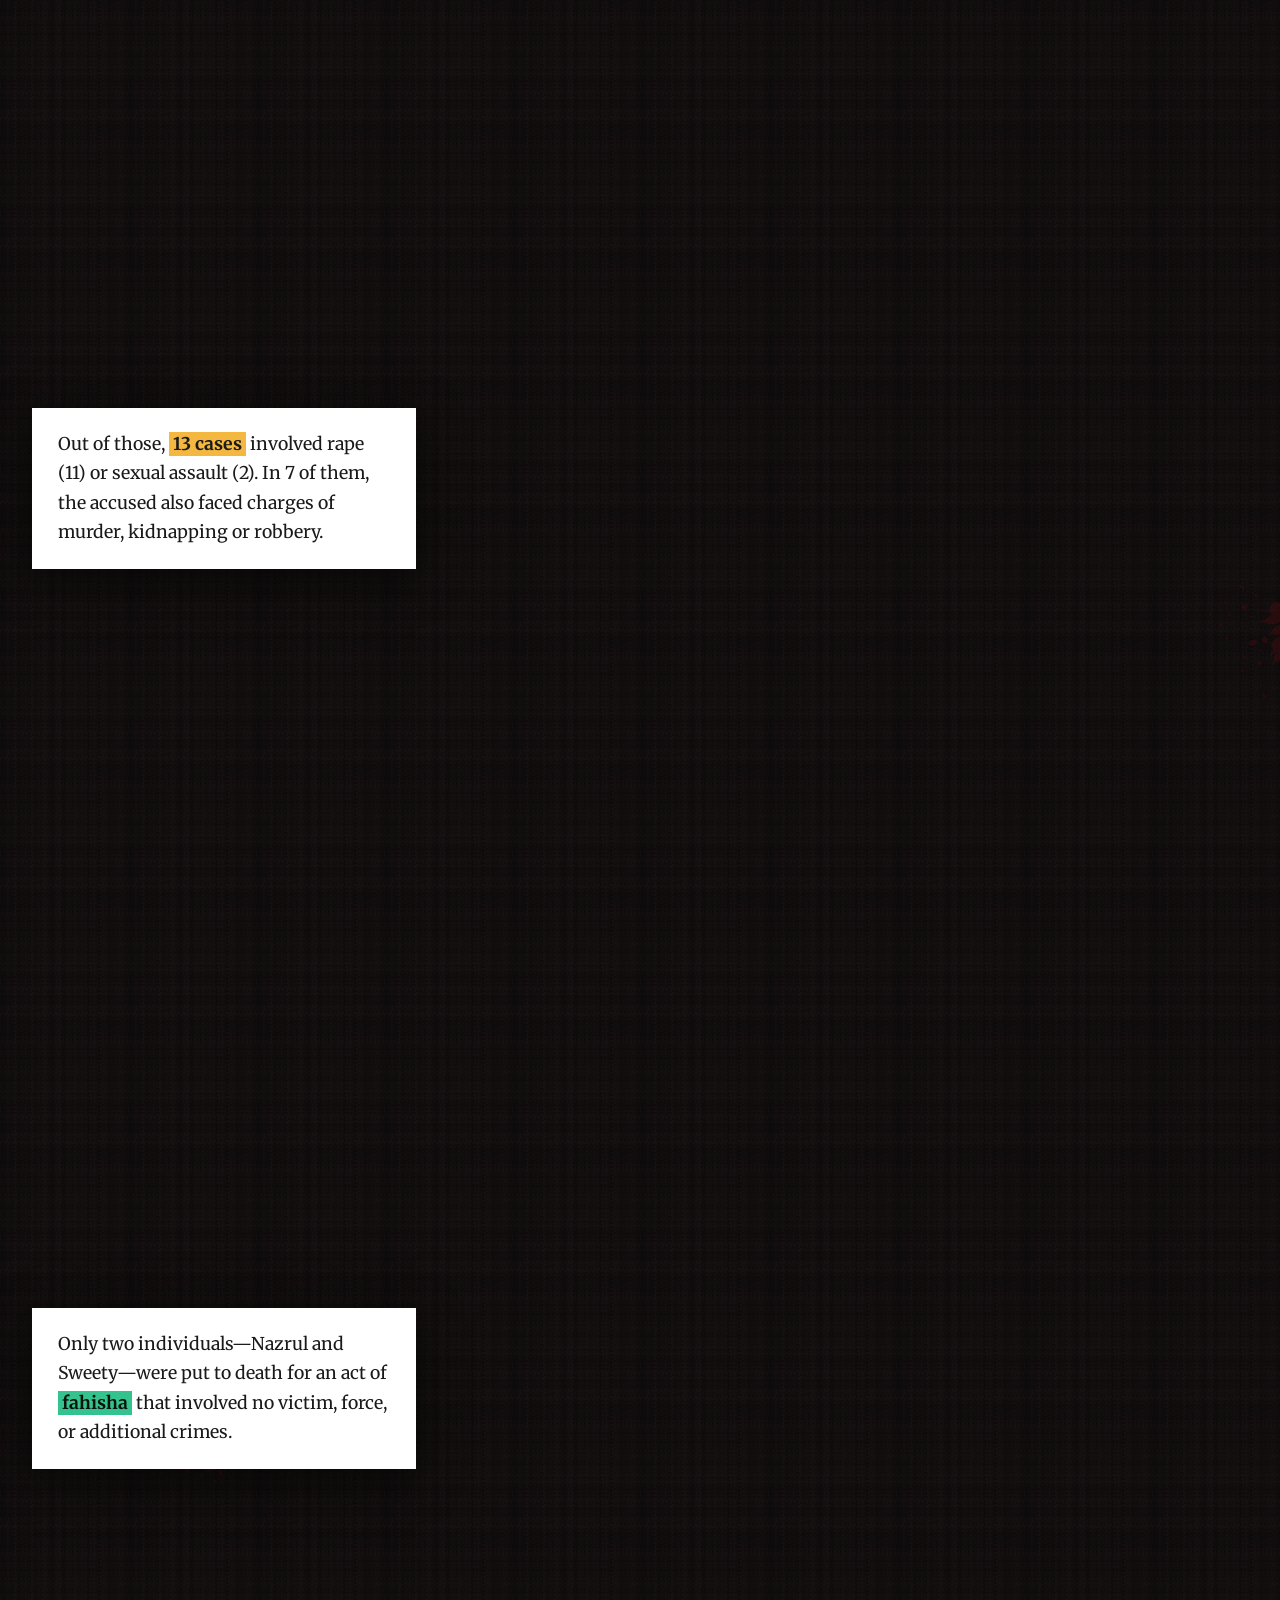
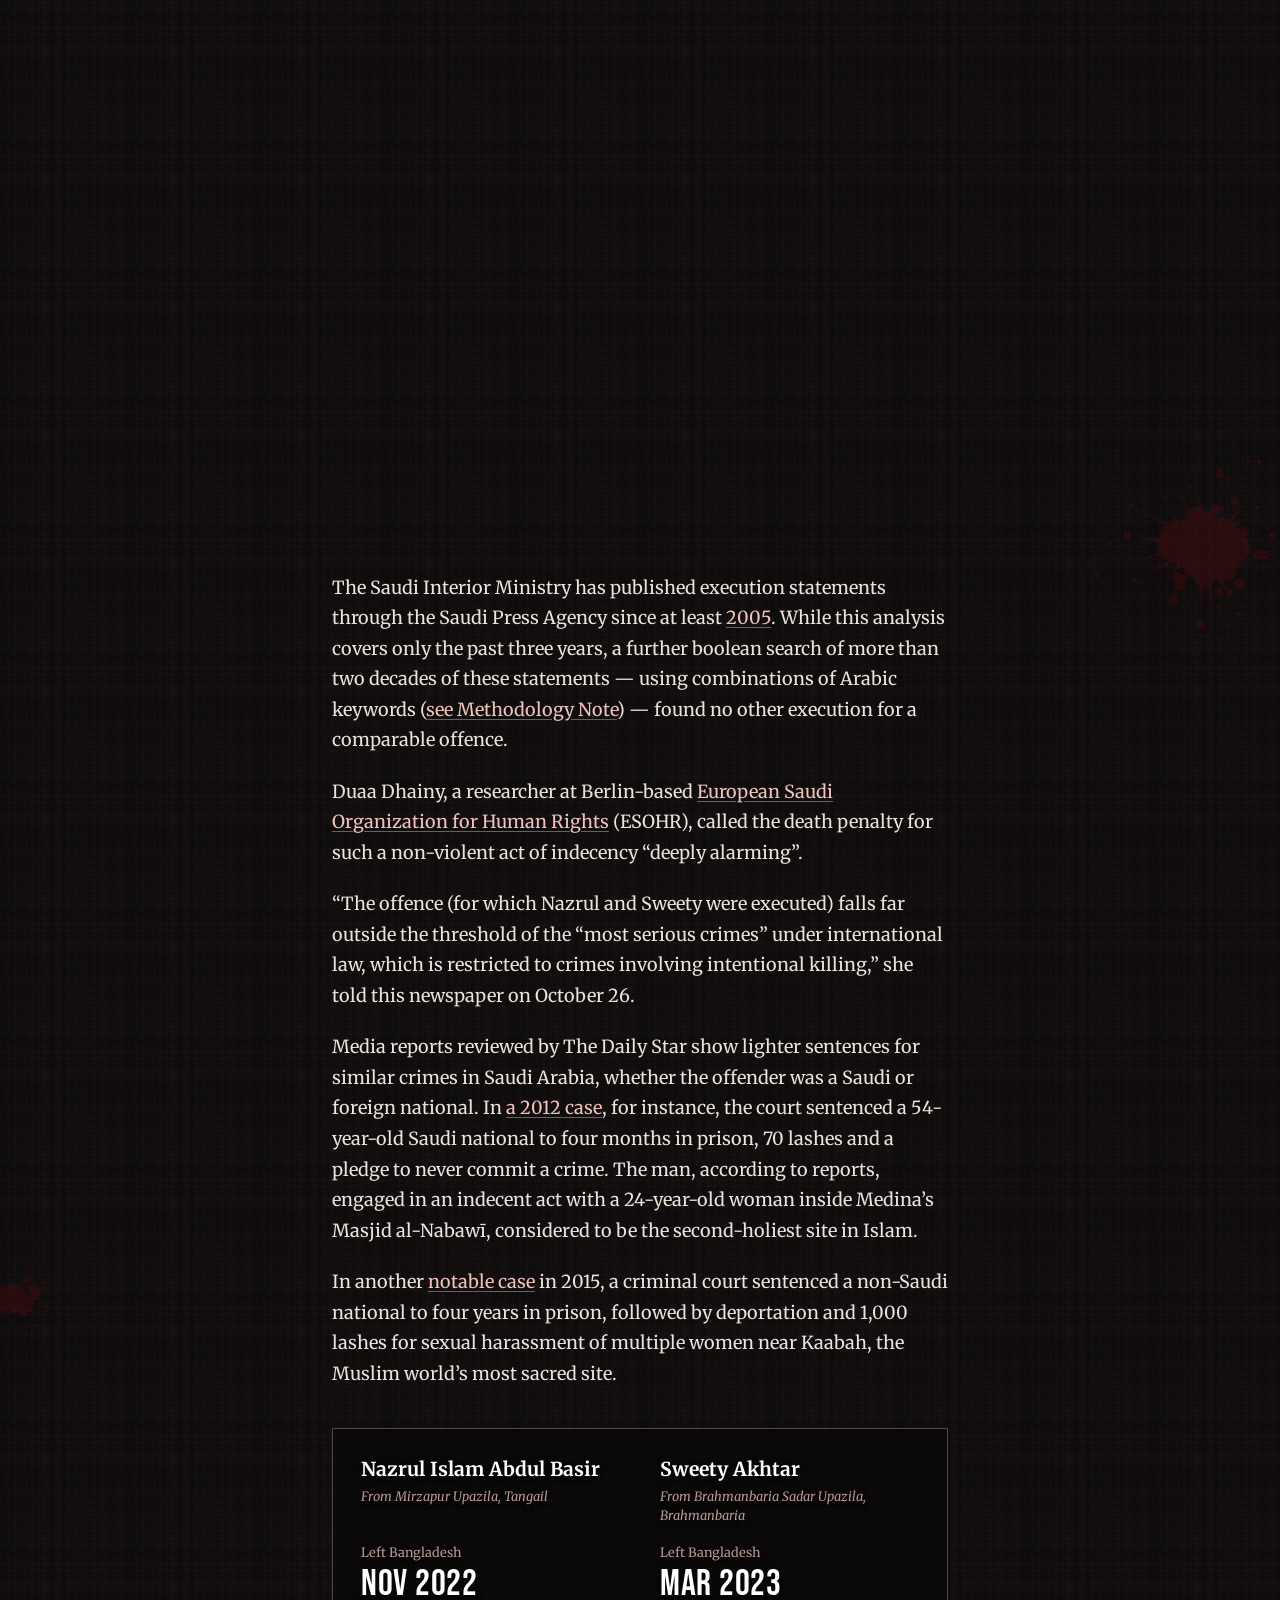
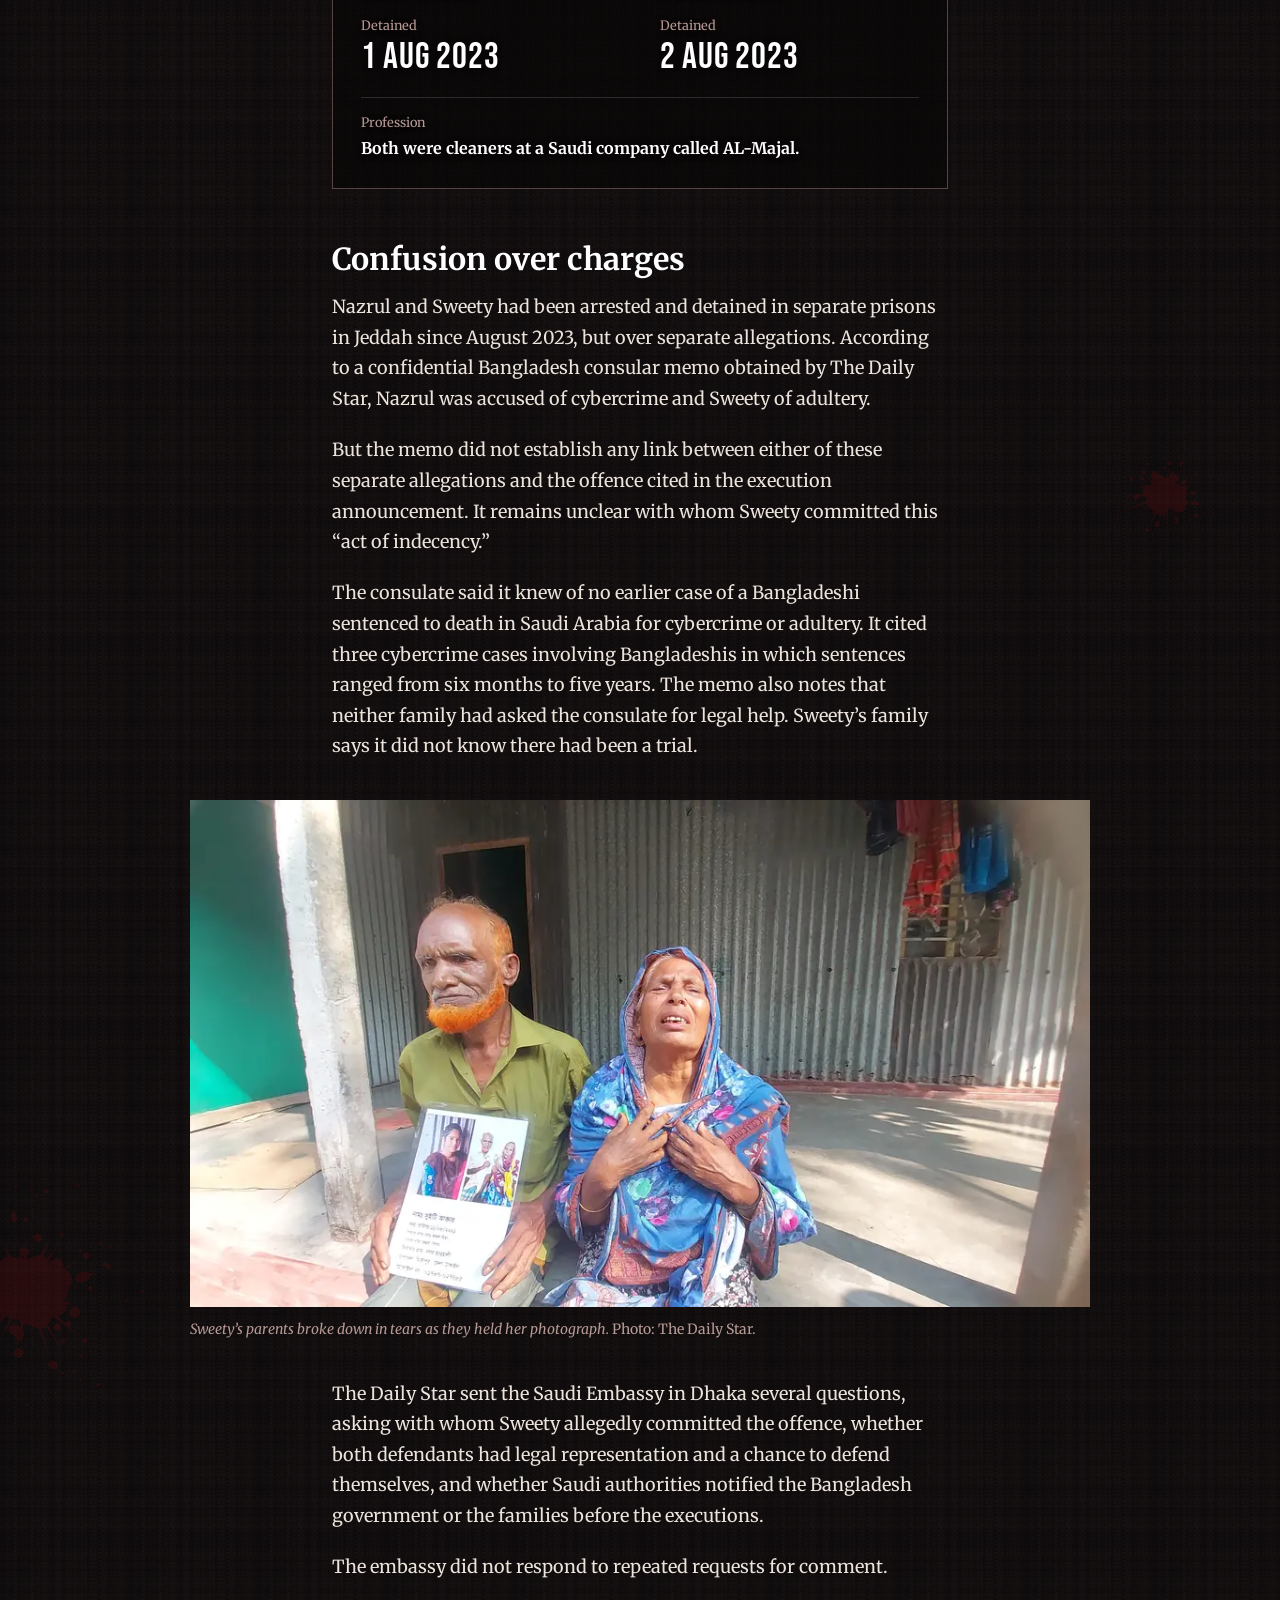
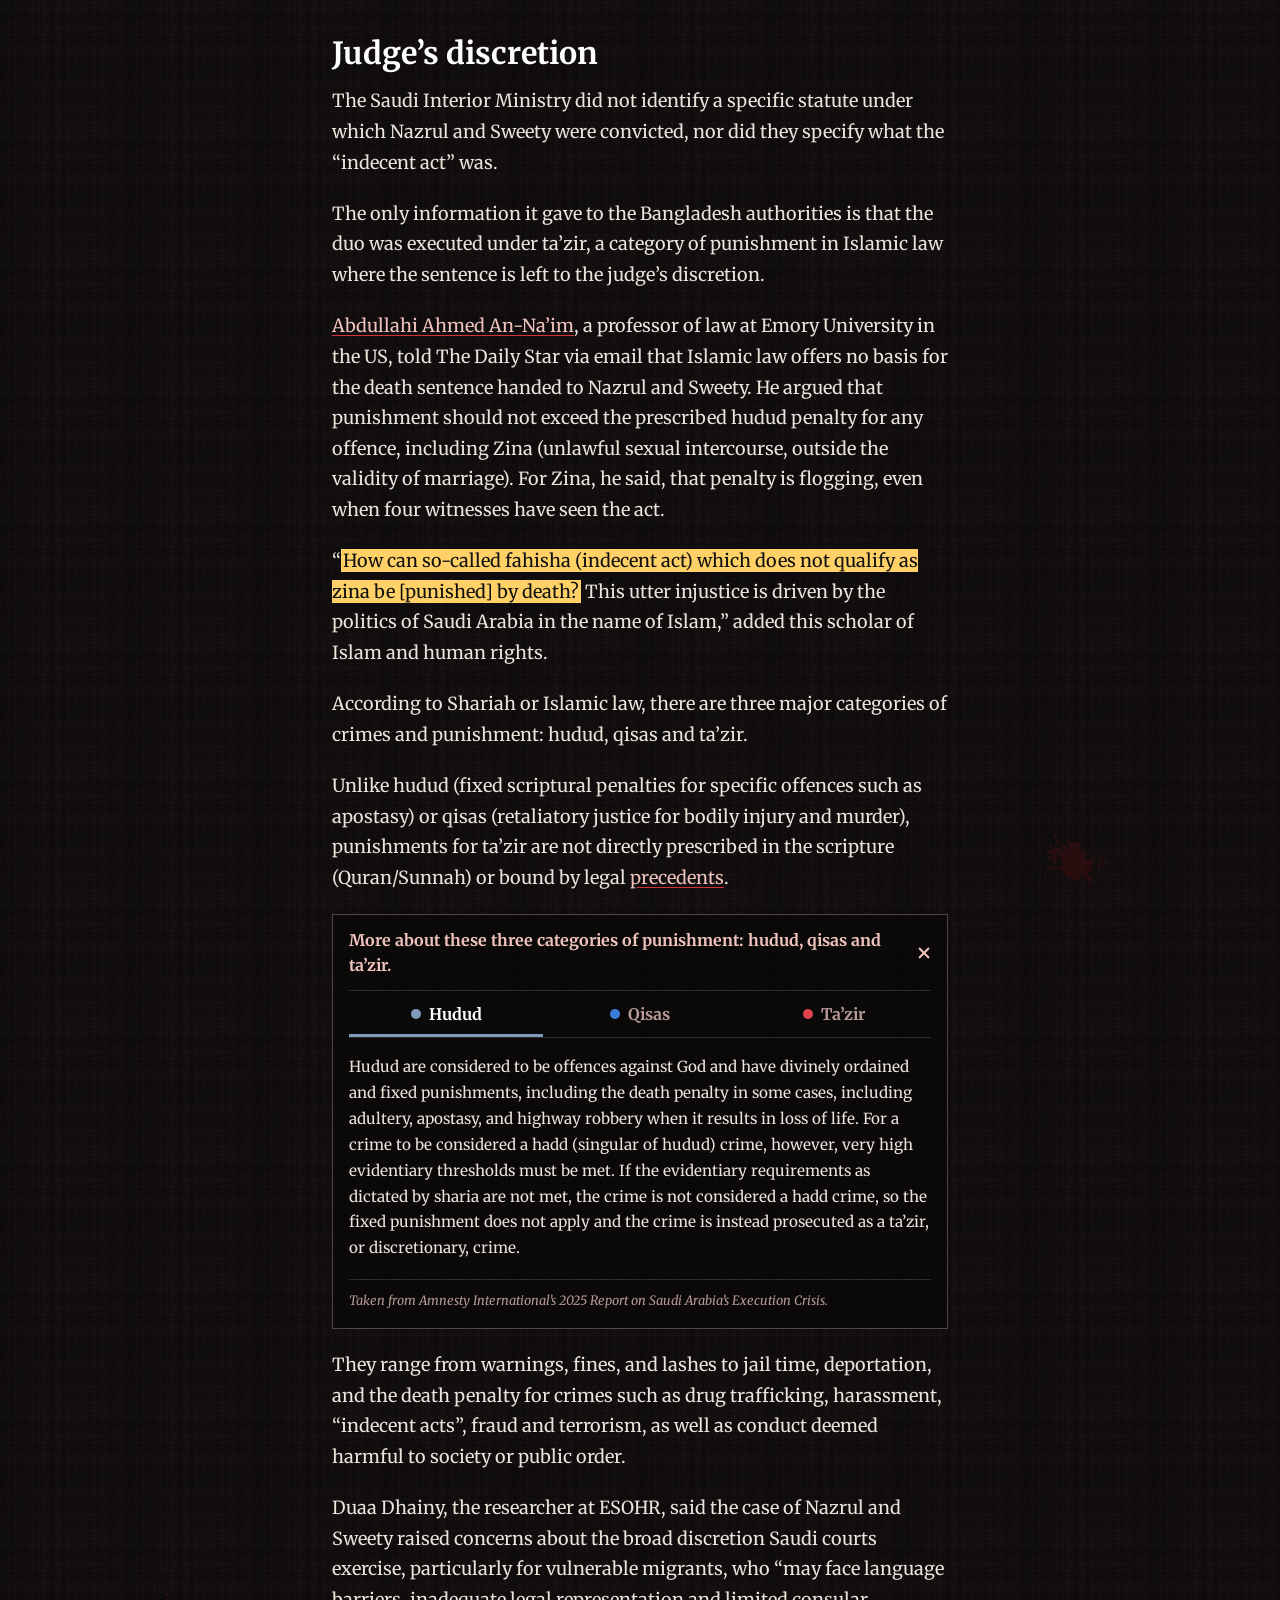
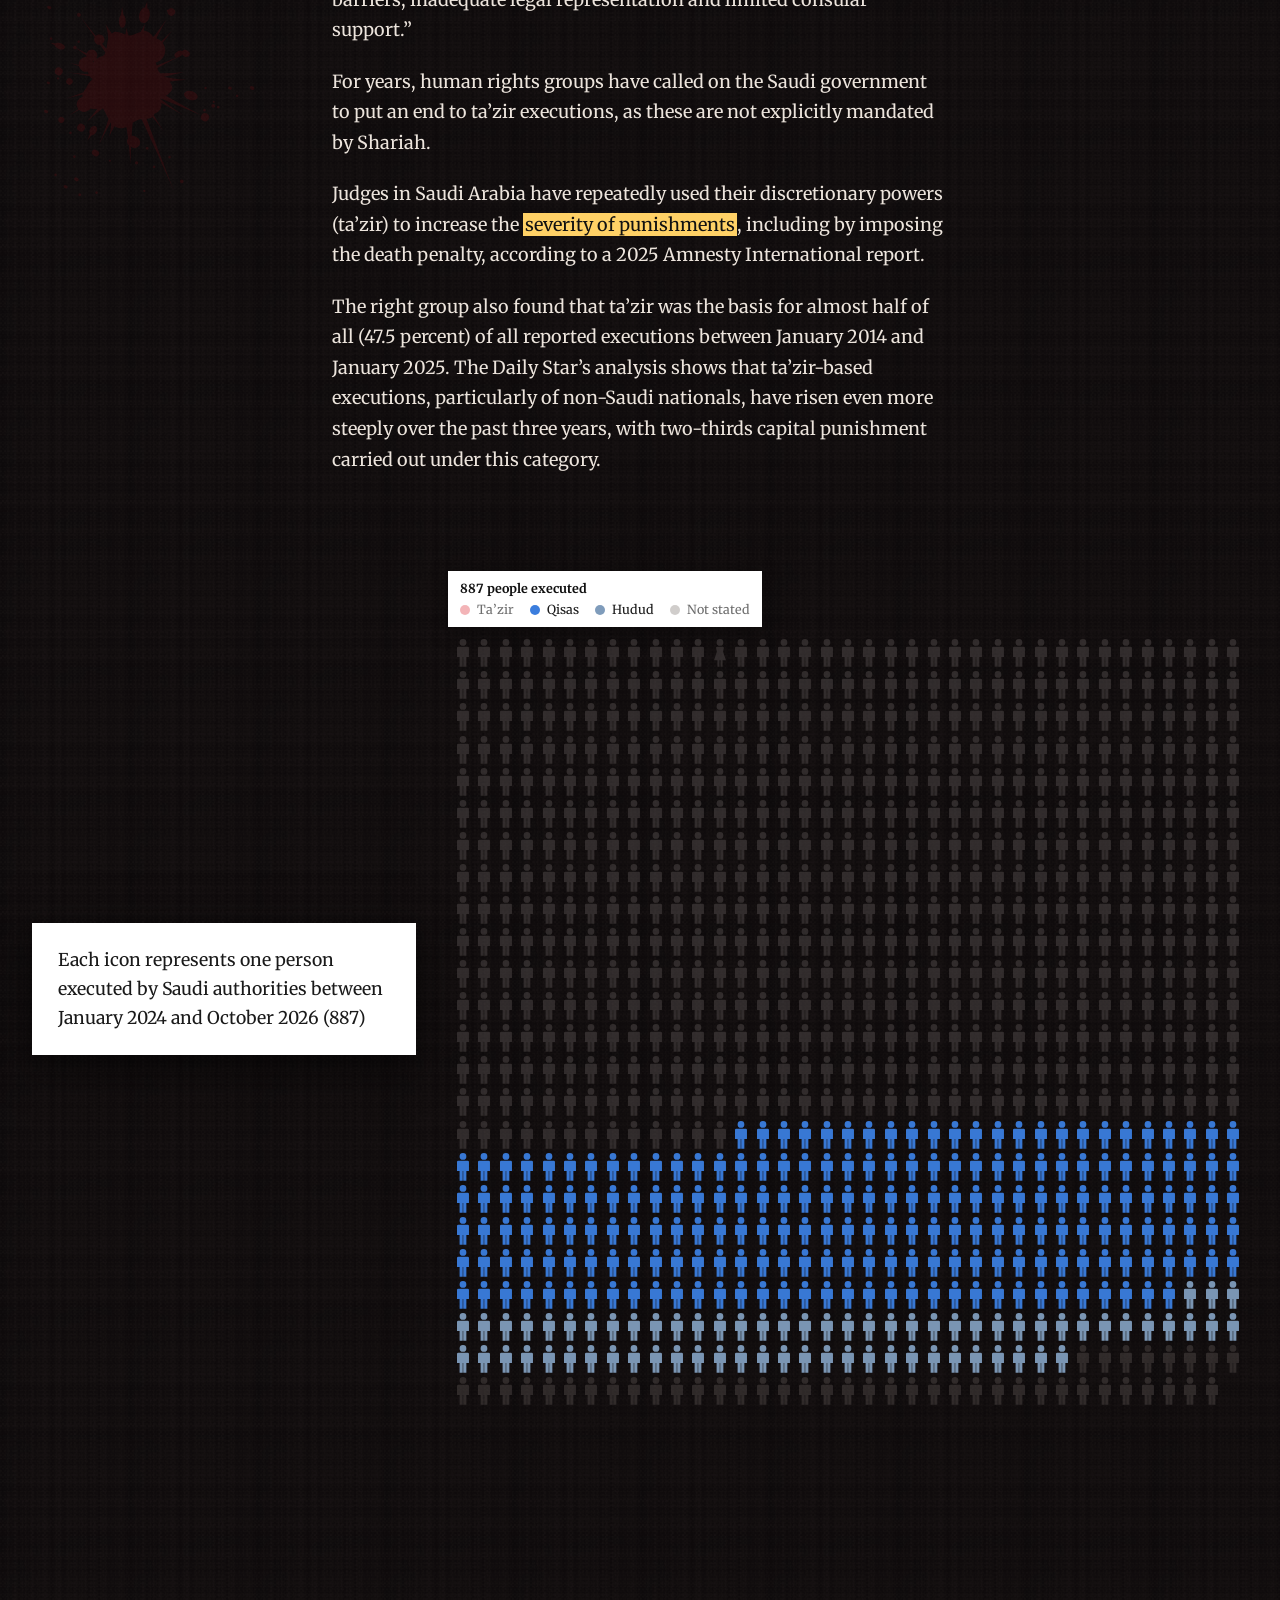
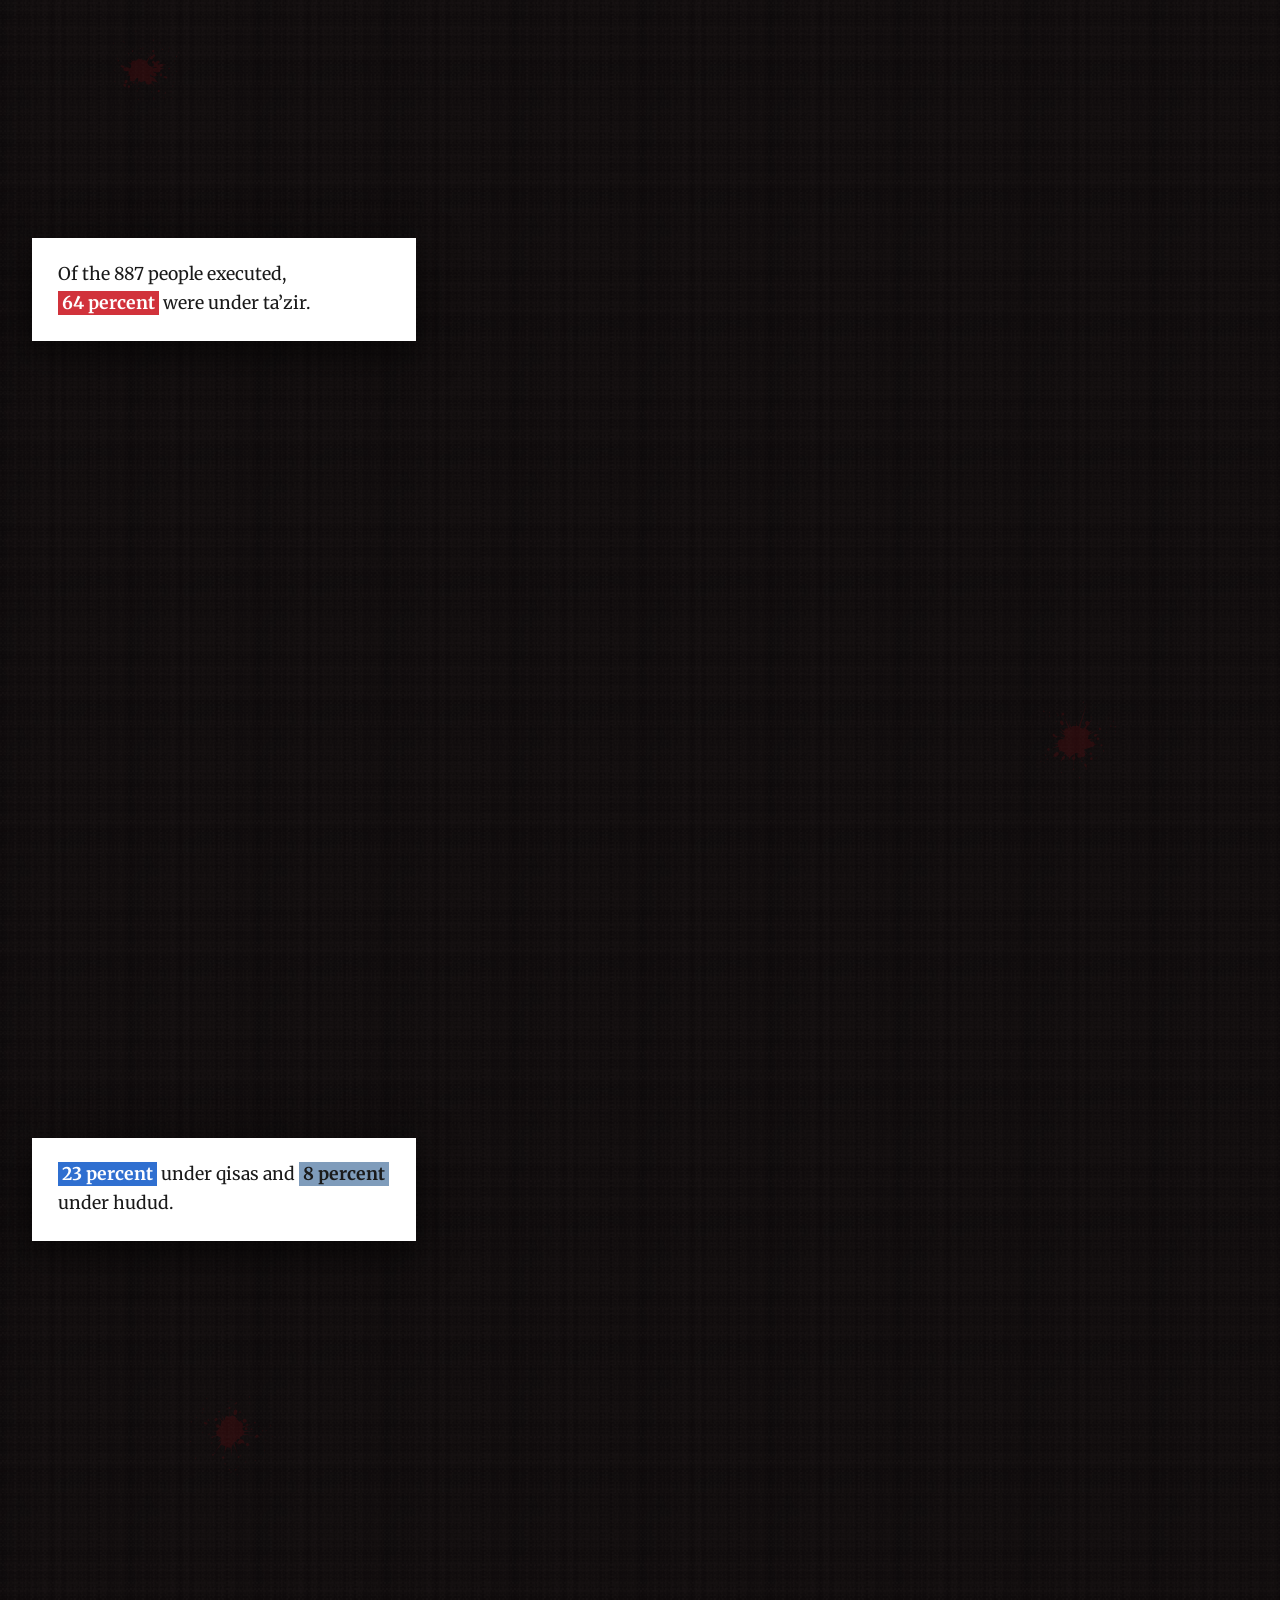
==== commit 3db2c037: "Add files via upload" ====
--- a/index.html
+++ b/index.html
@@ -2472,7 +2472,8 @@
       <header class="hero" id="top">
          <div class="hero__art" aria-hidden="true">
             <div class="hero__glow"></div><canvas class="hero__fig" width="1258" height="958"></canvas><noscript><img
-                  class="hero__fig on" src="img/hero-figures-960.webp" width="1258" height="958" alt=""></noscript><svg class="spl" style="left:11%;top:62%;--s:240px;--r:70deg">
+                  class="hero__fig on" src="img/hero-figures-960.webp" width="1258" height="958" alt=""></noscript><svg
+               class="spl" style="left:11%;top:62%;--s:240px;--r:70deg">
                <use href="#spl" />
             </svg><svg class="spl" style="left:72%;top:88%;--s:190px;--r:140deg">
                <use href="#spl2" />
@@ -2531,12 +2532,17 @@
             <p class="dropcap">Nazrul Islam Abdul Basir and Sweety Akhtar left Bangladesh for Saudi Arabia, hoping for a
                better life. Both used to work as cleaners for a Saudi company called AL-Majal to support their families
                back home.</p>
-            <p>They arrived in Saudi Arabia about four months apart — Nazrul in November 2022 and Sweety in March 2023.</p>
+            <p>They arrived in Saudi Arabia about four months apart — Nazrul in November 2022 and Sweety in March 2023.
+            </p>
             <p>On October 14 this year, the Saudi authorities executed them for committing an act of <mark
                   class="r">‘fahisha’ or gross sexual indecency</mark>, inside a mosque in Makkah. The term al-fahisha
                encompasses a range of sexual offences including adultery, fornication, indecent exposure, or severe
                harassment.</p>
-            <p>In a <button type="button" class="prl" id="prOpen" aria-haspopup="dialog"><svg viewBox="0 0 16 16" width="16" height="16" aria-hidden="true" focusable="false"><path d="M3.5 1.5h5.7l3.3 3.3v9.7h-9z M9 1.5V5h3.5M5.8 8h4.4M5.8 10.6h4.4" fill="none" stroke="currentColor" stroke-width="1.4" stroke-linejoin="round"/></svg>statement</button> announcing
+            <p>In a <button type="button" class="prl" id="prOpen" aria-haspopup="dialog"><svg viewBox="0 0 16 16"
+                     width="16" height="16" aria-hidden="true" focusable="false">
+                     <path d="M3.5 1.5h5.7l3.3 3.3v9.7h-9z M9 1.5V5h3.5M5.8 8h4.4M5.8 10.6h4.4" fill="none"
+                        stroke="currentColor" stroke-width="1.4" stroke-linejoin="round" />
+                  </svg>statement</button> announcing
                the executions, the Saudi Interior Ministry said the punishment reflected the “seriousness and gravity”
                of the crime which it said violated the <mark class="r">“sanctity of the time and place”</mark>. However,
                the executions were highly unusual.</p>
@@ -2620,18 +2626,17 @@
                  file the hero already loaded (it caps at 2x). The job they shared spans both columns -->
             <aside class="duo" aria-label="Nazrul and Sweety at a glance">
                <picture>
-                  <source type="image/webp"
-                     srcset="img/hero-figures-640.webp 640w, img/hero-figures-960.webp 960w"
+                  <source type="image/webp" srcset="img/hero-figures-640.webp 640w, img/hero-figures-960.webp 960w"
                      sizes="(min-width: 680px) 620px, calc(100vw - 32px)">
                   <img src="img/hero-figures-640.png" width="640" height="487" loading="lazy" decoding="async" alt="">
                </picture>
                <p class="duo__n duo__a">Nazrul Islam Abdul Basir</p>
                <p class="duo__h duo__a">From Mirzapur Upazila, Tangail</p>
-               <p class="duo__l duo__a">Left Bangladesh <time datetime="2022-11-10">10 Nov 2022</time></p>
+               <p class="duo__l duo__a">Left Bangladesh <time datetime="2022-11-10">Nov 2022</time></p>
                <p class="duo__d duo__a">Detained <time datetime="2023-08-01">1 Aug 2023</time></p>
                <p class="duo__n duo__b">Sweety Akhtar</p>
                <p class="duo__h duo__b">From Brahmanbaria Sadar Upazila, Brahmanbaria</p>
-               <p class="duo__l duo__b">Left Bangladesh <time datetime="2023-03-01">1 Mar 2023</time></p>
+               <p class="duo__l duo__b">Left Bangladesh <time datetime="2023-03-01">Mar 2023</time></p>
                <p class="duo__d duo__b">Detained <time datetime="2023-08-02">2 Aug 2023</time></p>
                <p class="duo__j">Profession <b>Both were cleaners at a Saudi company called AL-Majal.</b></p>
             </aside>
@@ -2668,7 +2673,7 @@
             <p>The Saudi Interior Ministry did not identify a specific statute under which Nazrul and Sweety were
                convicted, nor did they specify what the “indecent act” was.</p>
             <p>The only information it gave to the Bangladesh authorities is that the duo was executed under ta’zir, a
-               category of Islamic jurisprudence that leaves sentencing at the hands of judges.</p>
+               category of punishment in Islamic law where the sentence is left to the judge’s discretion.</p>
             <p><a href="https://law.emory.edu/faculty/faculty-emeritus/annaim-emeritus-profile.html" target="_blank"
                   rel="noopener">Abdullahi Ahmed An-Na’im</a>, a professor of law at Emory University in the US, told
                The Daily Star via email that Islamic law offers no basis for the death sentence handed to Nazrul and
@@ -5047,89 +5052,101 @@
             hidden><svg viewBox="0 0 16 16" aria-hidden="true" focusable="false">
                <path d="M10 3 5 8l5 5" />
             </svg></button>
-         <button type="button" class="rel__btn rel__next" aria-controls="rel-list" aria-label="Next article"
-            hidden><svg viewBox="0 0 16 16" aria-hidden="true" focusable="false">
+         <button type="button" class="rel__btn rel__next" aria-controls="rel-list" aria-label="Next article" hidden><svg
+               viewBox="0 0 16 16" aria-hidden="true" focusable="false">
                <path d="m6 3 5 5-5 5" />
             </svg></button>
          <ul class="rel__list" id="rel-list">
             <li><a class="rel__a"
                   href="https://www.thedailystar.net/news/work-and-migration/news/families-still-dark-about-bodies-bangladeshis-executed-saudi-arabia-4312771"
-                  target="_blank" rel="noopener"><picture>
-                     <source type="image/webp" srcset="img/rel-nazrul.webp"><img src="img/rel-nazrul.jpg"
-                        width="320" height="320" loading="lazy" decoding="async" alt="">
+                  target="_blank" rel="noopener">
+                  <picture>
+                     <source type="image/webp" srcset="img/rel-nazrul.webp"><img src="img/rel-nazrul.jpg" width="320"
+                        height="320" loading="lazy" decoding="async" alt="">
                   </picture><span class="rel__b"><span class="rel__t">Families still in dark about bodies of
                         Bangladeshis executed in Saudi Arabia<span class="sr"> (opens in a new
                            tab)</span></span><span class="rel__go" aria-hidden="true">Read article<svg
                            viewBox="0 0 16 16" focusable="false">
                            <path d="M2 8h11M9 4l4 4-4 4" />
-                        </svg></span></span></a></li>
+                        </svg></span></span>
+               </a></li>
             <li><a class="rel__a"
                   href="https://www.thedailystar.net/news/bangladesh/news/saudi-executions-expose-gaps-communication-4305961"
-                  target="_blank" rel="noopener"><picture>
+                  target="_blank" rel="noopener">
+                  <picture>
                      <source type="image/webp" srcset="img/rel-communication-gaps.webp"><img
-                        src="img/rel-communication-gaps.jpg" width="320" height="320" loading="lazy"
-                        decoding="async" alt="">
+                        src="img/rel-communication-gaps.jpg" width="320" height="320" loading="lazy" decoding="async"
+                        alt="">
                   </picture><span class="rel__b"><span class="rel__t">Saudi executions expose gaps in
                         communication<span class="sr"> (opens in a new tab)</span></span><span class="rel__go"
                         aria-hidden="true">Read article<svg viewBox="0 0 16 16" focusable="false">
                            <path d="M2 8h11M9 4l4 4-4 4" />
-                        </svg></span></span></a></li>
+                        </svg></span></span>
+               </a></li>
             <li><a class="rel__a"
                   href="https://www.thedailystar.net/news/bangladesh/diplomacy/news/bangladeshis-executed-ksa-jeddah-mission-thought-theyre-serving-time-4307491"
-                  target="_blank" rel="noopener"><picture>
+                  target="_blank" rel="noopener">
+                  <picture>
                      <source type="image/webp" srcset="img/rel-jeddah-mission.webp"><img
-                        src="img/rel-jeddah-mission.jpg" width="320" height="320" loading="lazy"
-                        decoding="async" alt="">
+                        src="img/rel-jeddah-mission.jpg" width="320" height="320" loading="lazy" decoding="async"
+                        alt="">
                   </picture><span class="rel__b"><span class="rel__t">Bangladeshis Executed in KSA: Jeddah
                         mission thought they’re serving time<span class="sr"> (opens in a new
                            tab)</span></span><span class="rel__go" aria-hidden="true">Read article<svg
                            viewBox="0 0 16 16" focusable="false">
                            <path d="M2 8h11M9 4l4 4-4 4" />
-                        </svg></span></span></a></li>
+                        </svg></span></span>
+               </a></li>
             <li><a class="rel__a"
                   href="https://www.thedailystar.net/news/bangladesh/diplomacy/news/executions-2-bangladeshis-saudi-arabia-very-disappointing-humaiun-kobir-4302521"
-                  target="_blank" rel="noopener"><picture>
-                     <source type="image/webp" srcset="img/rel-humaiun-kobir.webp"><img
-                        src="img/rel-humaiun-kobir.jpg" width="320" height="320" loading="lazy"
-                        decoding="async" alt="">
+                  target="_blank" rel="noopener">
+                  <picture>
+                     <source type="image/webp" srcset="img/rel-humaiun-kobir.webp"><img src="img/rel-humaiun-kobir.jpg"
+                        width="320" height="320" loading="lazy" decoding="async" alt="">
                   </picture><span class="rel__b"><span class="rel__t">Executions of 2 Bangladeshis in Saudi
                         Arabia ‘very disappointing’: Humaiun Kobir<span class="sr"> (opens in a new
                            tab)</span></span><span class="rel__go" aria-hidden="true">Read article<svg
                            viewBox="0 0 16 16" focusable="false">
                            <path d="M2 8h11M9 4l4 4-4 4" />
-                        </svg></span></span></a></li>
+                        </svg></span></span>
+               </a></li>
             <li><a class="rel__a"
                   href="https://www.thedailystar.net/news/bangladesh/news/mourn-or-wait-familys-grim-dilemma-4303771"
-                  target="_blank" rel="noopener"><picture>
-                     <source type="image/webp" srcset="img/rel-mourn-or-wait.webp"><img
-                        src="img/rel-mourn-or-wait.jpg" width="320" height="320" loading="lazy"
-                        decoding="async" alt="">
+                  target="_blank" rel="noopener">
+                  <picture>
+                     <source type="image/webp" srcset="img/rel-mourn-or-wait.webp"><img src="img/rel-mourn-or-wait.jpg"
+                        width="320" height="320" loading="lazy" decoding="async" alt="">
                   </picture><span class="rel__b"><span class="rel__t">To mourn or to wait: A family’s grim
                         dilemma<span class="sr"> (opens in a new tab)</span></span><span class="rel__go"
                         aria-hidden="true">Read article<svg viewBox="0 0 16 16" focusable="false">
                            <path d="M2 8h11M9 4l4 4-4 4" />
-                        </svg></span></span></a></li>
+                        </svg></span></span>
+               </a></li>
             <li><a class="rel__a"
                   href="https://www.thedailystar.net/news/work-and-migration/news/what-confidential-memo-reveals-about-two-bangladeshis-executed-saudi-arabia-4303396"
-                  target="_blank" rel="noopener"><picture>
-                     <source type="image/webp" srcset="img/rel-nazrul.webp"><img src="img/rel-nazrul.jpg"
-                        width="320" height="320" loading="lazy" decoding="async" alt="">
+                  target="_blank" rel="noopener">
+                  <picture>
+                     <source type="image/webp" srcset="img/rel-nazrul.webp"><img src="img/rel-nazrul.jpg" width="320"
+                        height="320" loading="lazy" decoding="async" alt="">
                   </picture><span class="rel__b"><span class="rel__t">What a confidential memo reveals about
                         two Bangladeshis executed in Saudi Arabia<span class="sr"> (opens in a new
                            tab)</span></span><span class="rel__go" aria-hidden="true">Read article<svg
                            viewBox="0 0 16 16" focusable="false">
                            <path d="M2 8h11M9 4l4 4-4 4" />
-                        </svg></span></span></a></li>
+                        </svg></span></span>
+               </a></li>
             <li><a class="rel__a"
                   href="https://www.thedailystar.net/news/crime-justice/news/our-son-was-killed-without-fair-trial-4303011"
-                  target="_blank" rel="noopener"><picture>
-                     <source type="image/webp" srcset="img/rel-nazrul.webp"><img src="img/rel-nazrul.jpg"
-                        width="320" height="320" loading="lazy" decoding="async" alt="">
+                  target="_blank" rel="noopener">
+                  <picture>
+                     <source type="image/webp" srcset="img/rel-nazrul.webp"><img src="img/rel-nazrul.jpg" width="320"
+                        height="320" loading="lazy" decoding="async" alt="">
                   </picture><span class="rel__b"><span class="rel__t">‘Our son was killed without a fair
                         trial’<span class="sr"> (opens in a new tab)</span></span><span class="rel__go"
                         aria-hidden="true">Read article<svg viewBox="0 0 16 16" focusable="false">
                            <path d="M2 8h11M9 4l4 4-4 4" />
-                        </svg></span></span></a></li>
+                        </svg></span></span>
+               </a></li>
          </ul>
       </div>
    </aside>
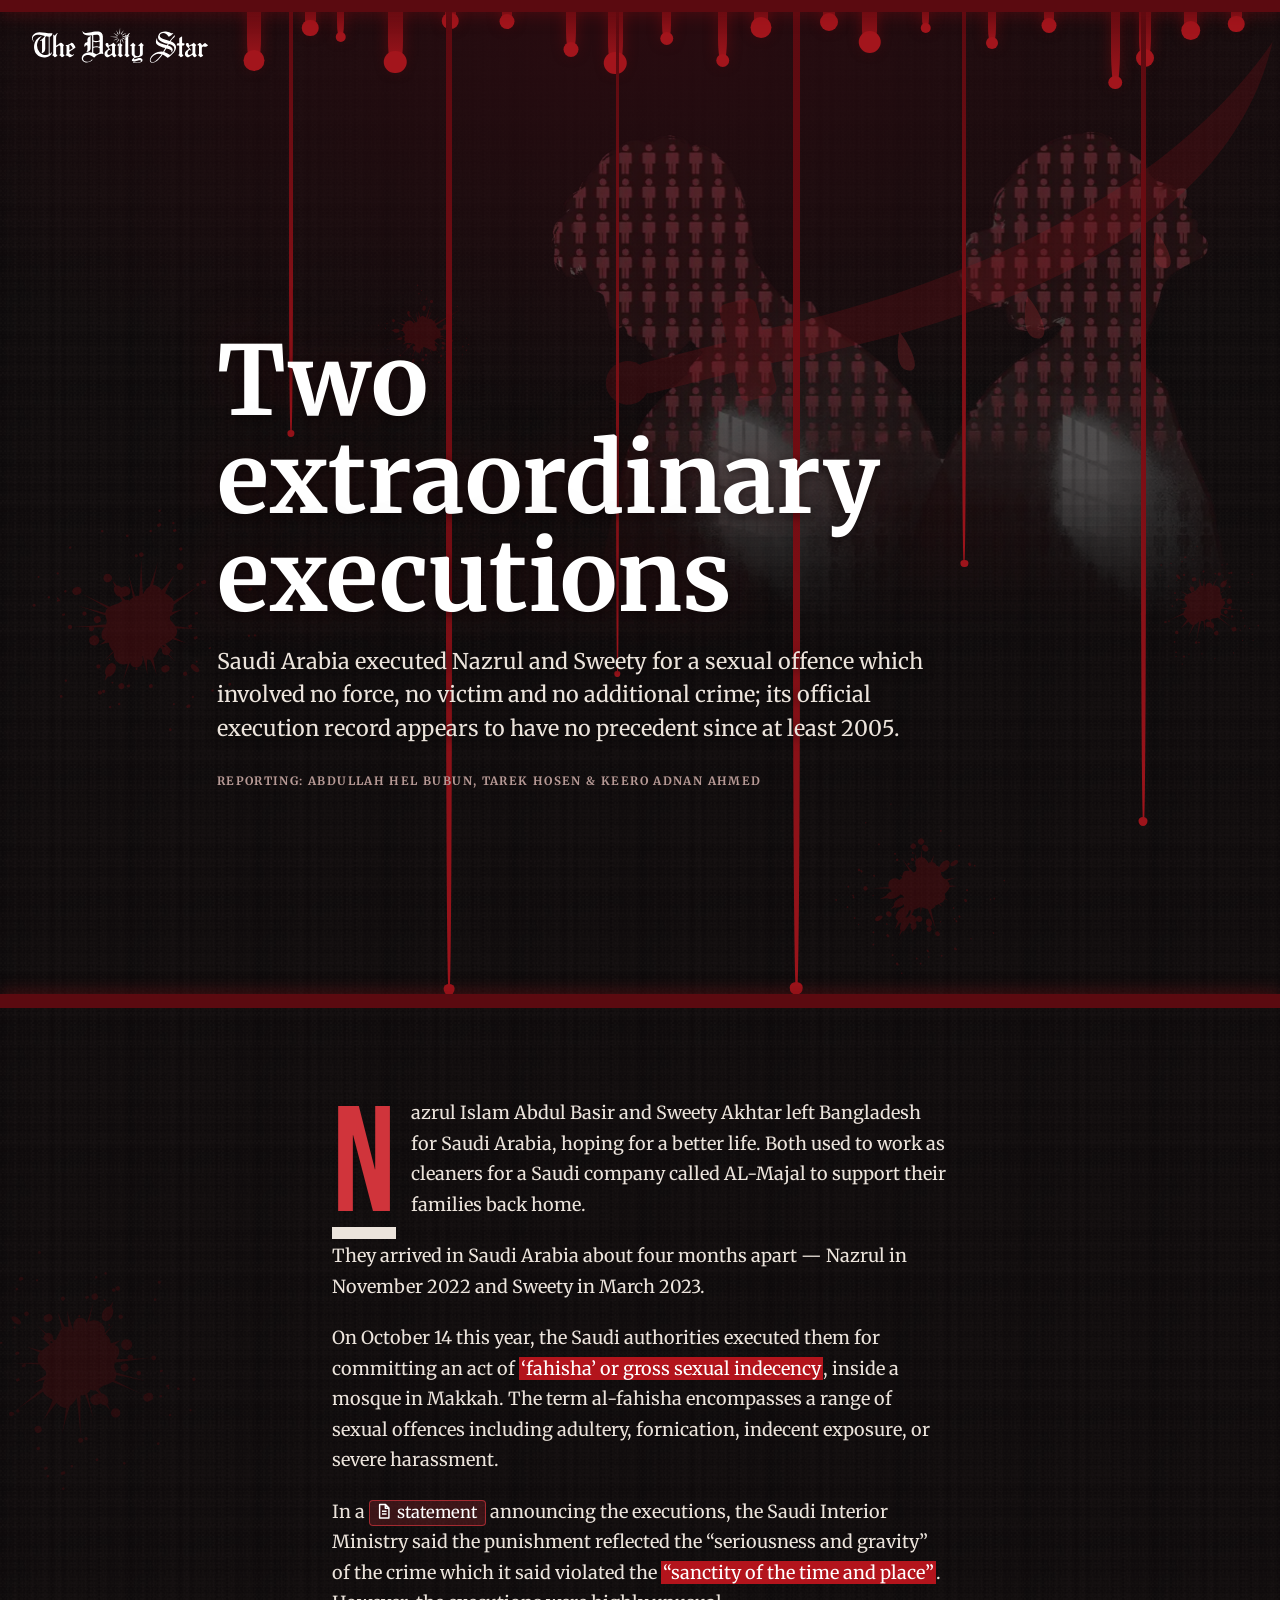
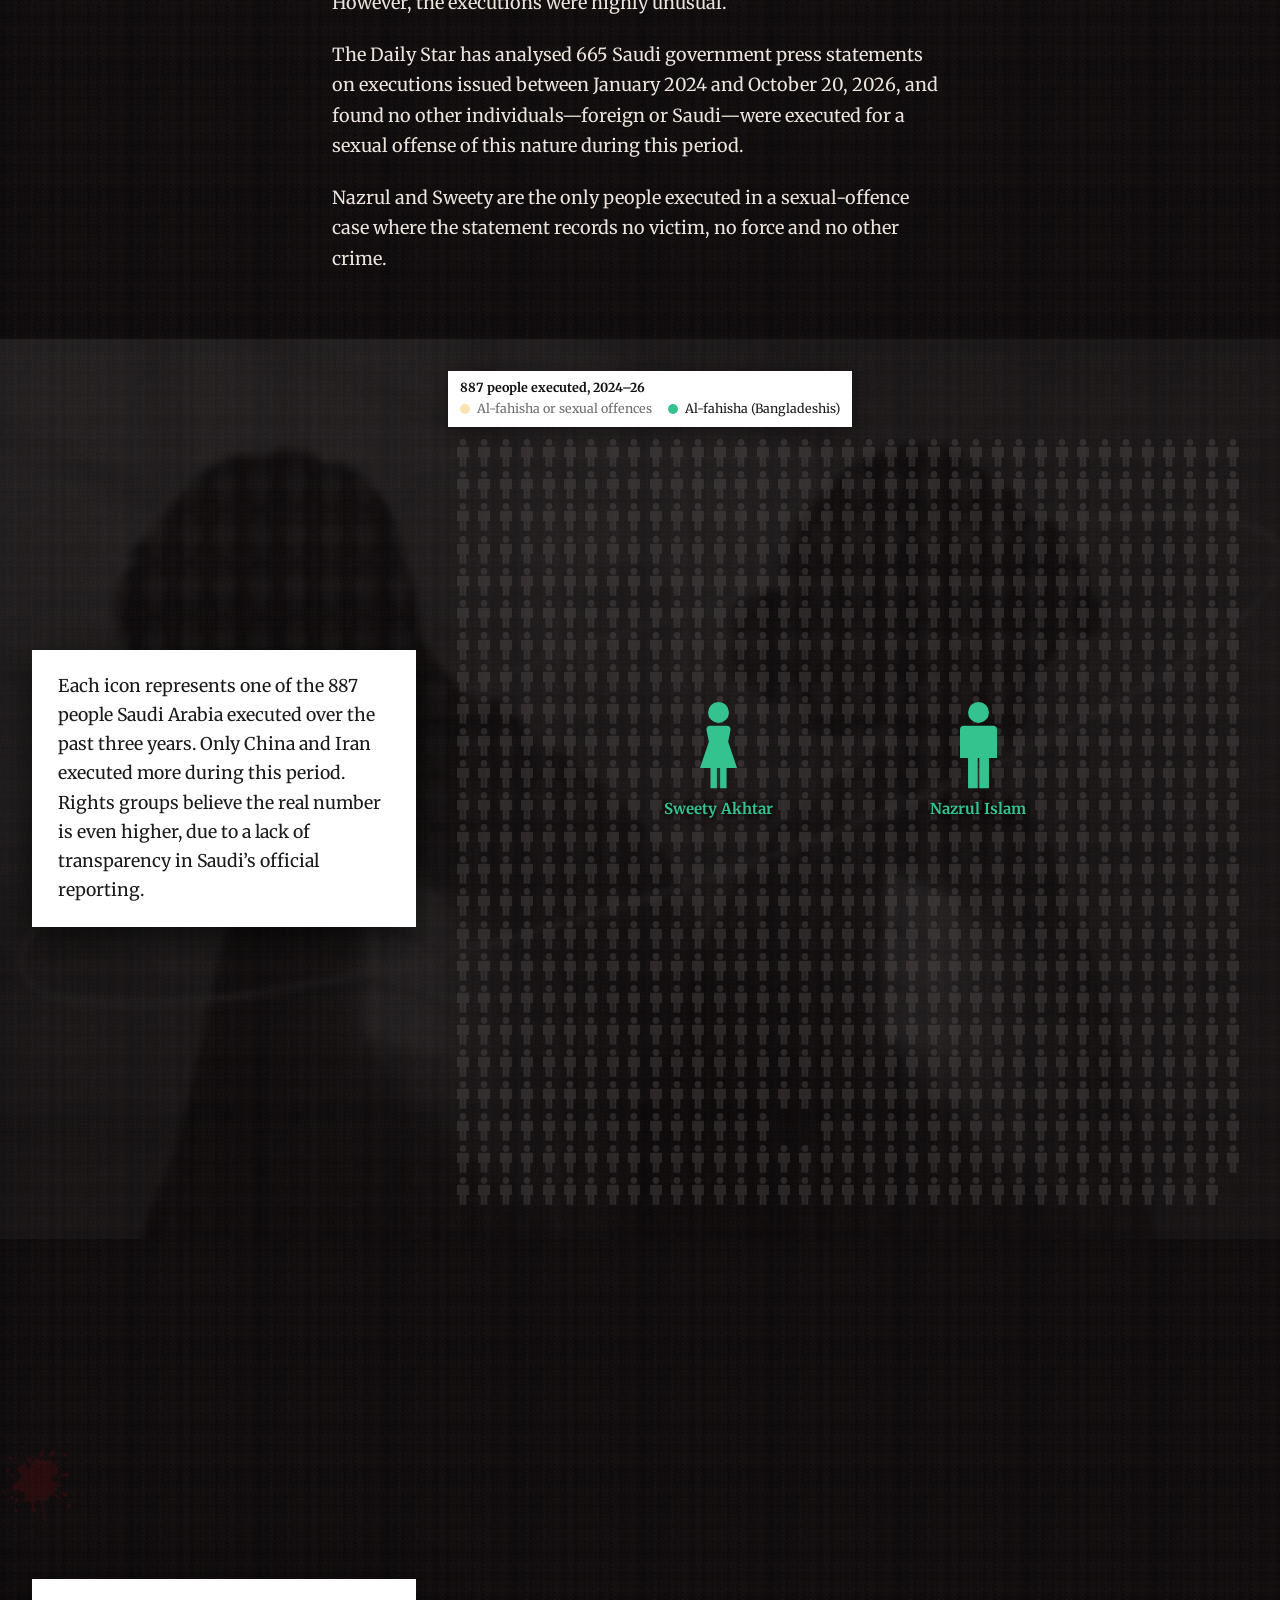
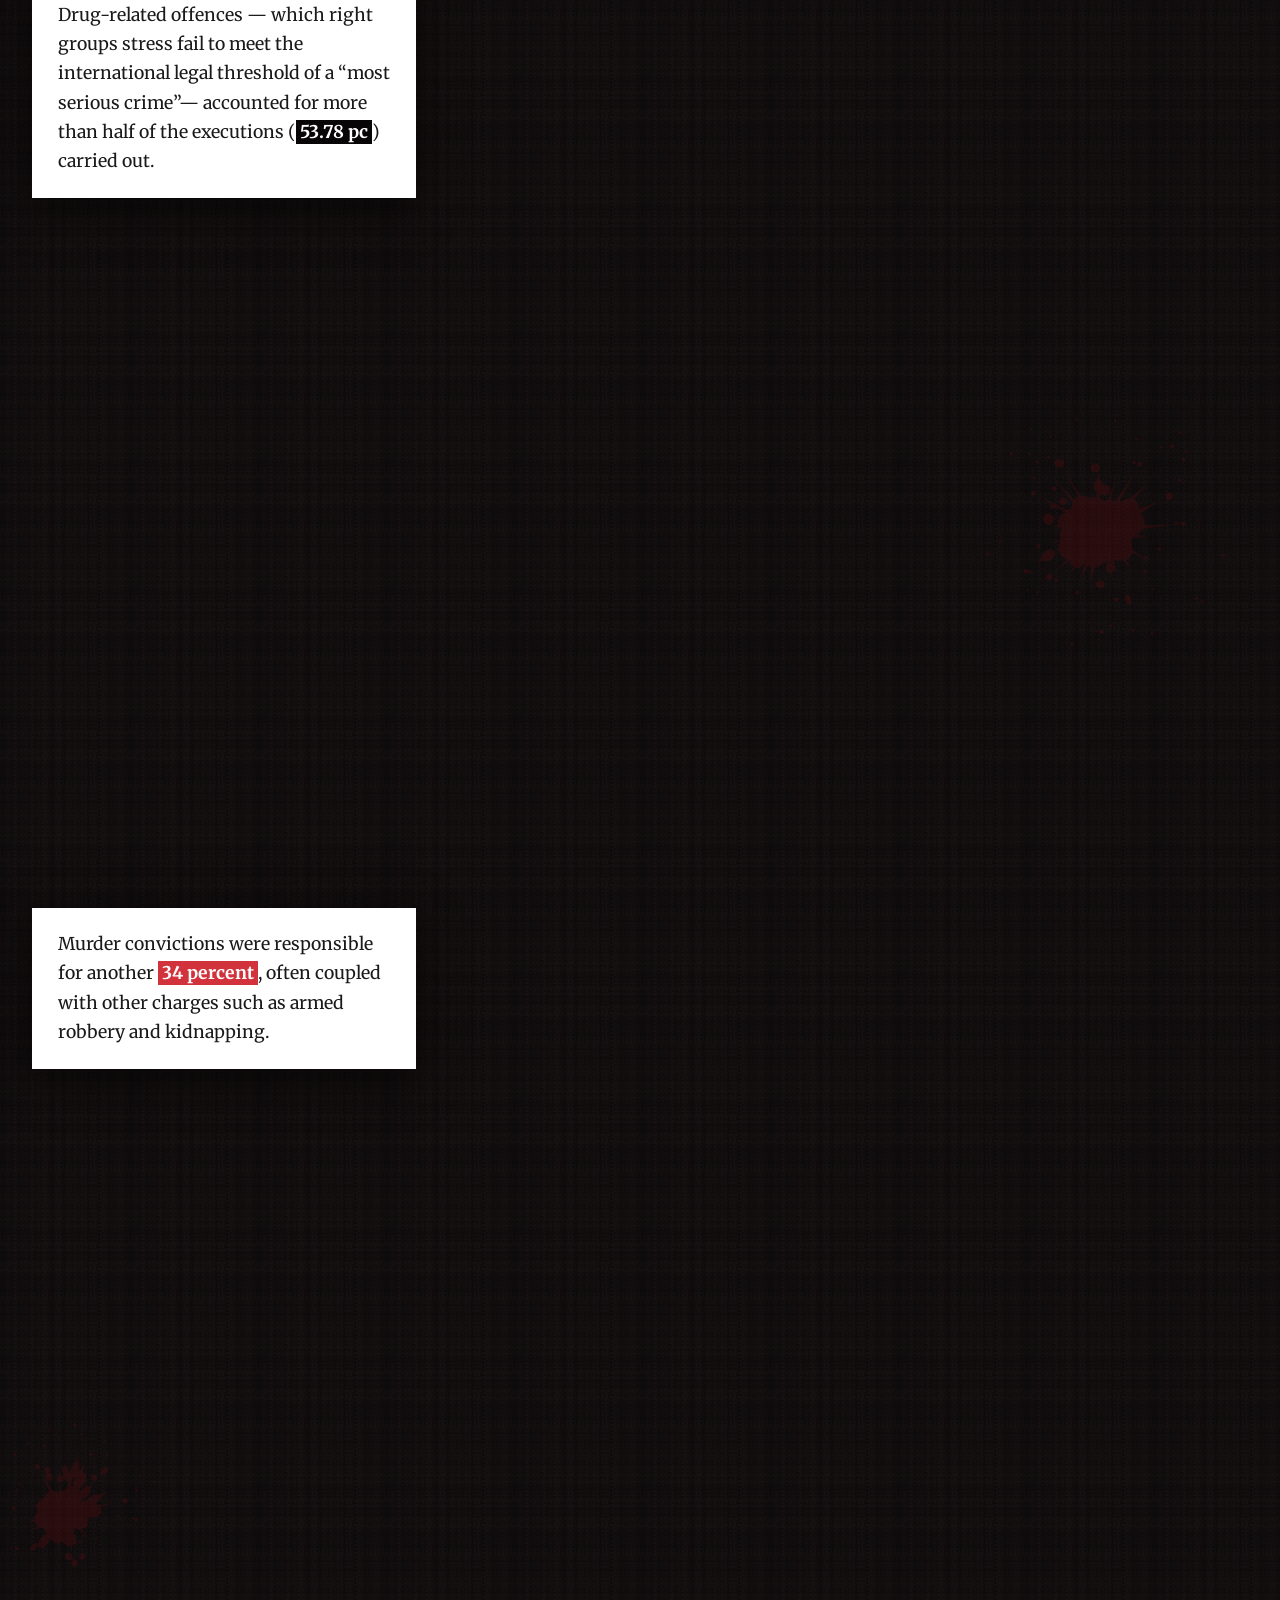
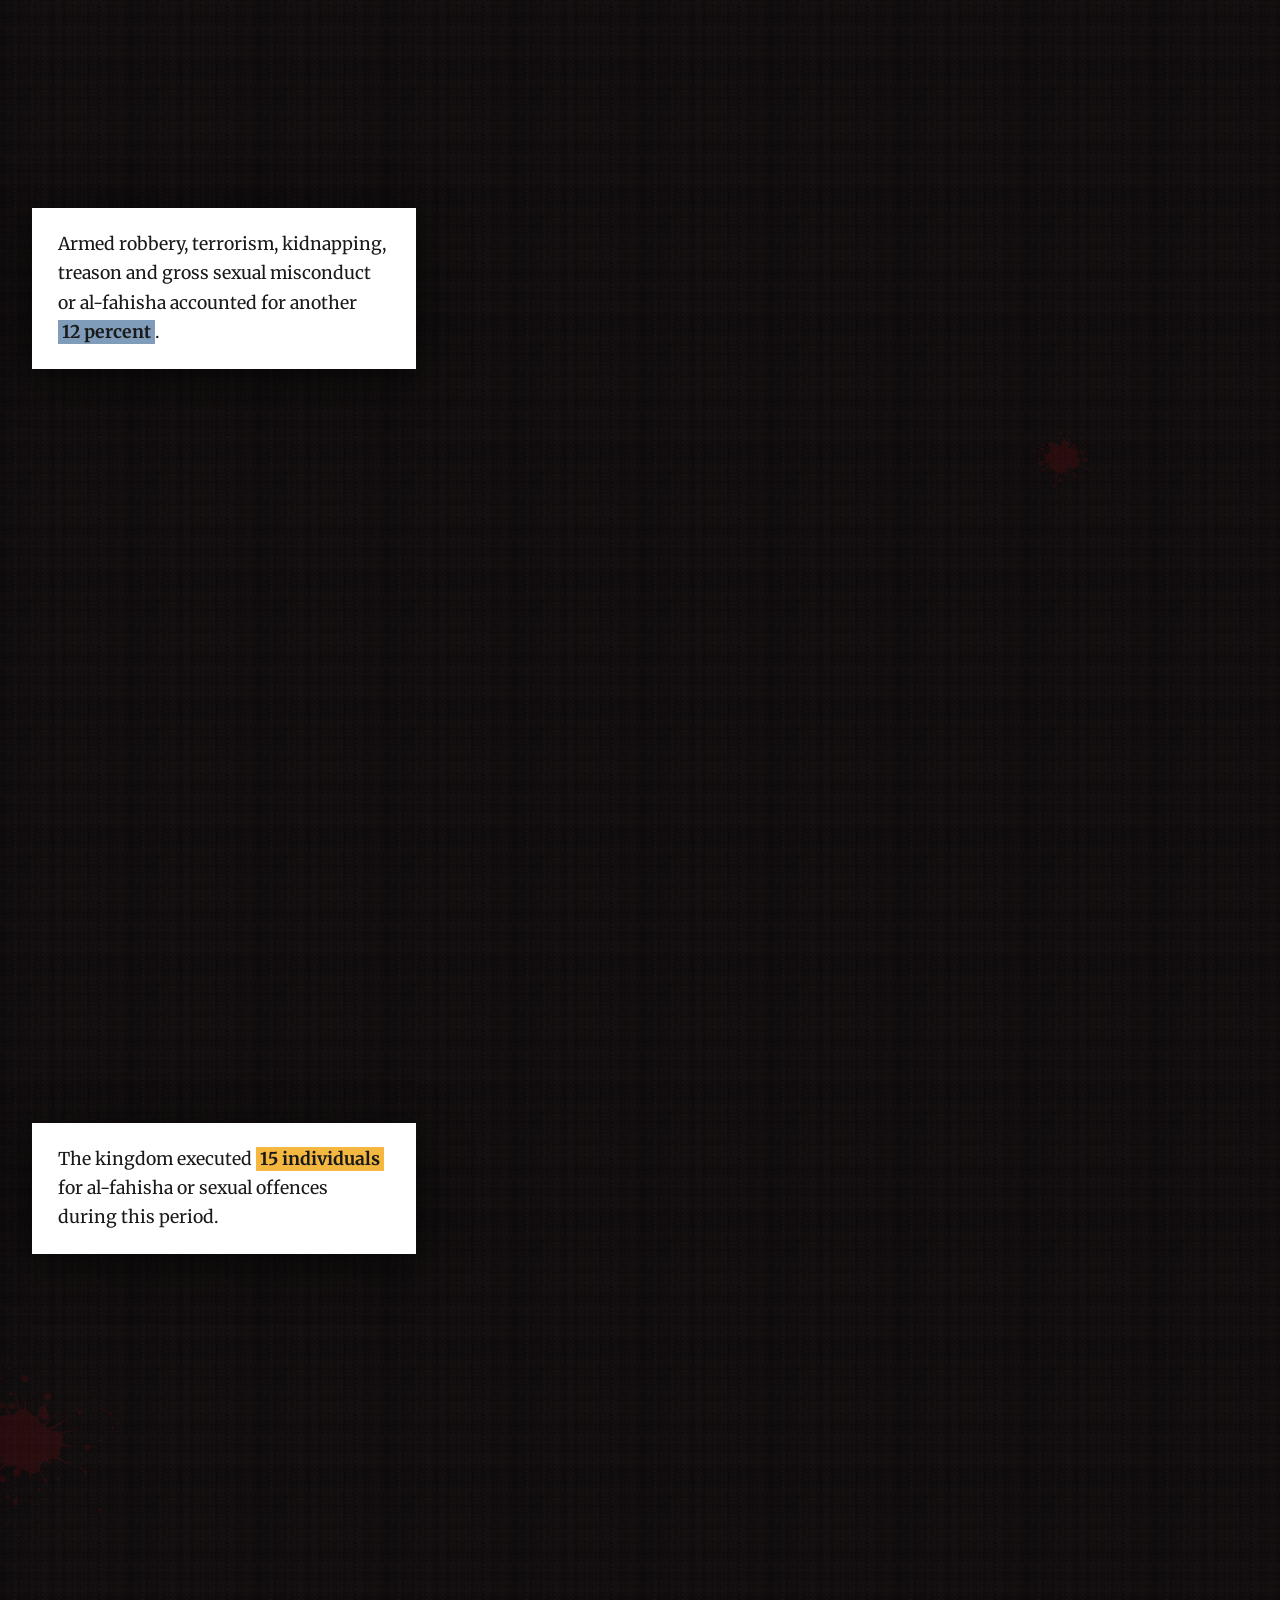
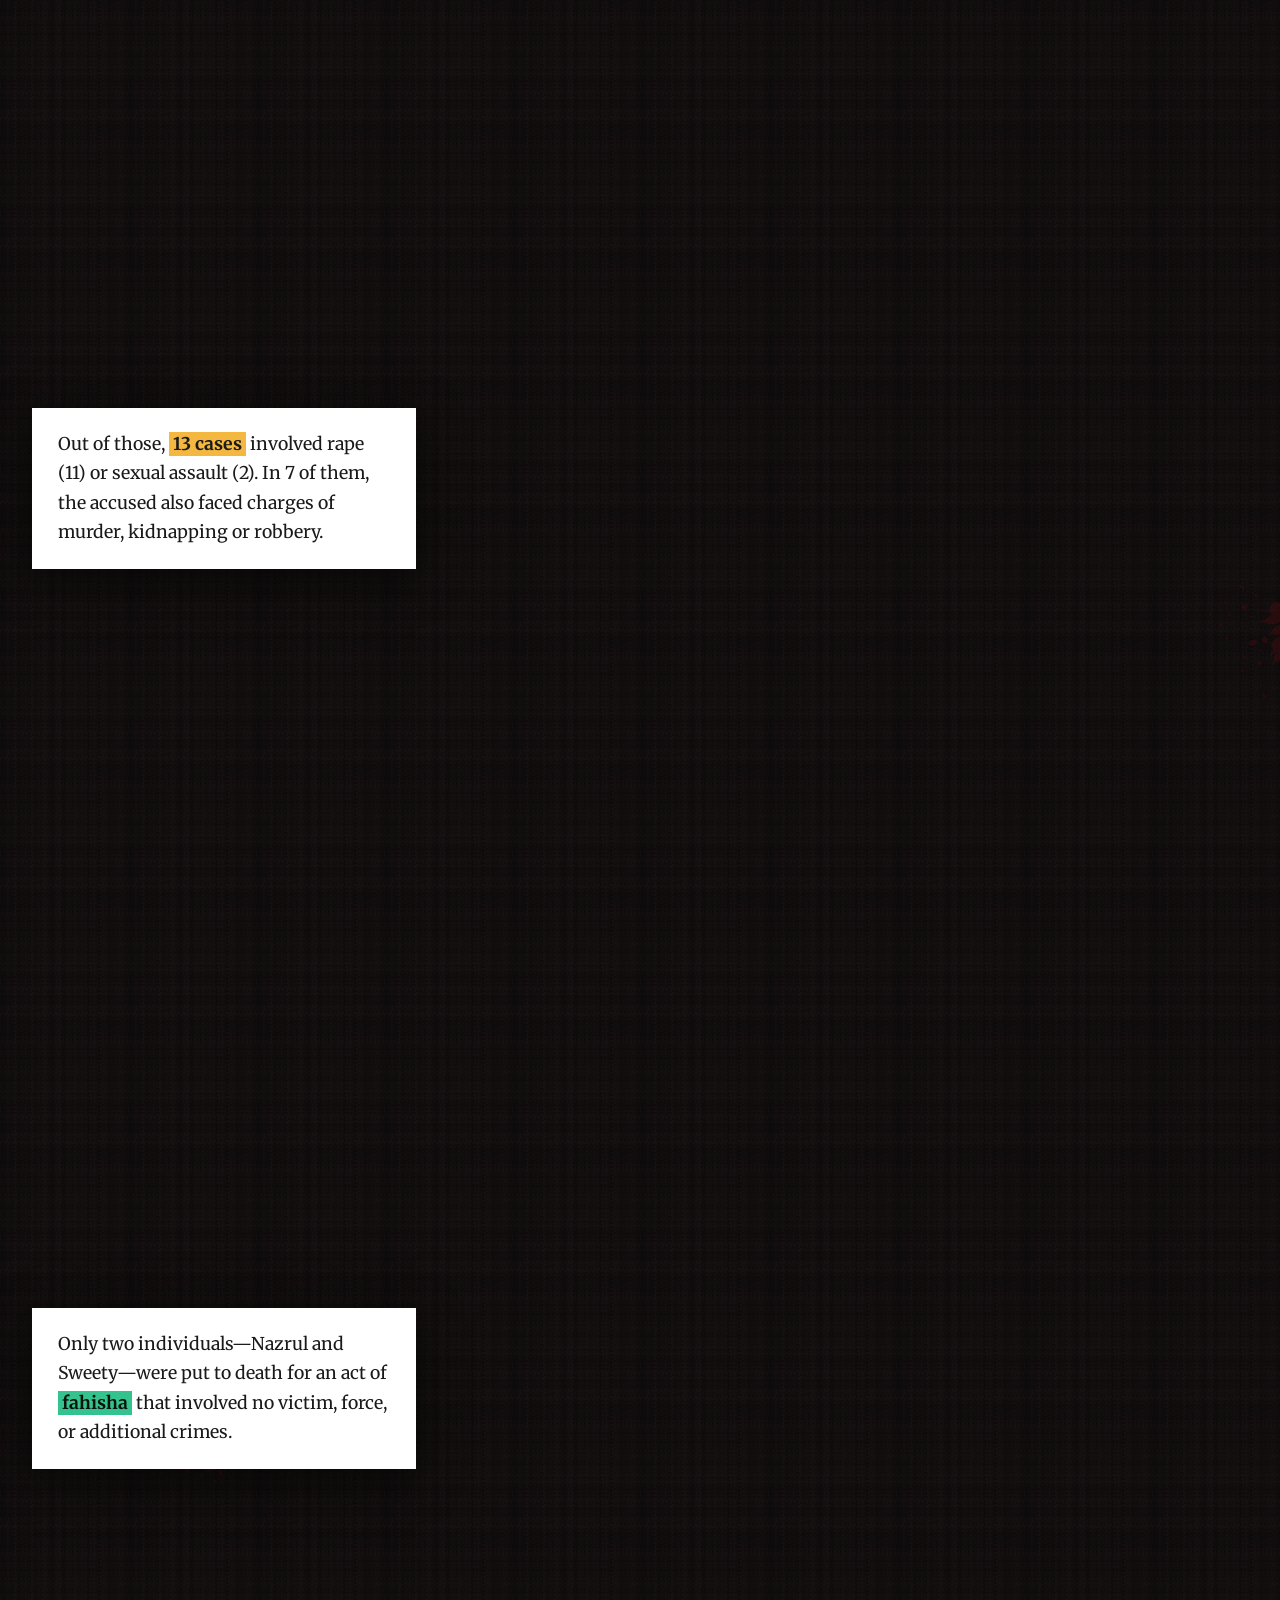
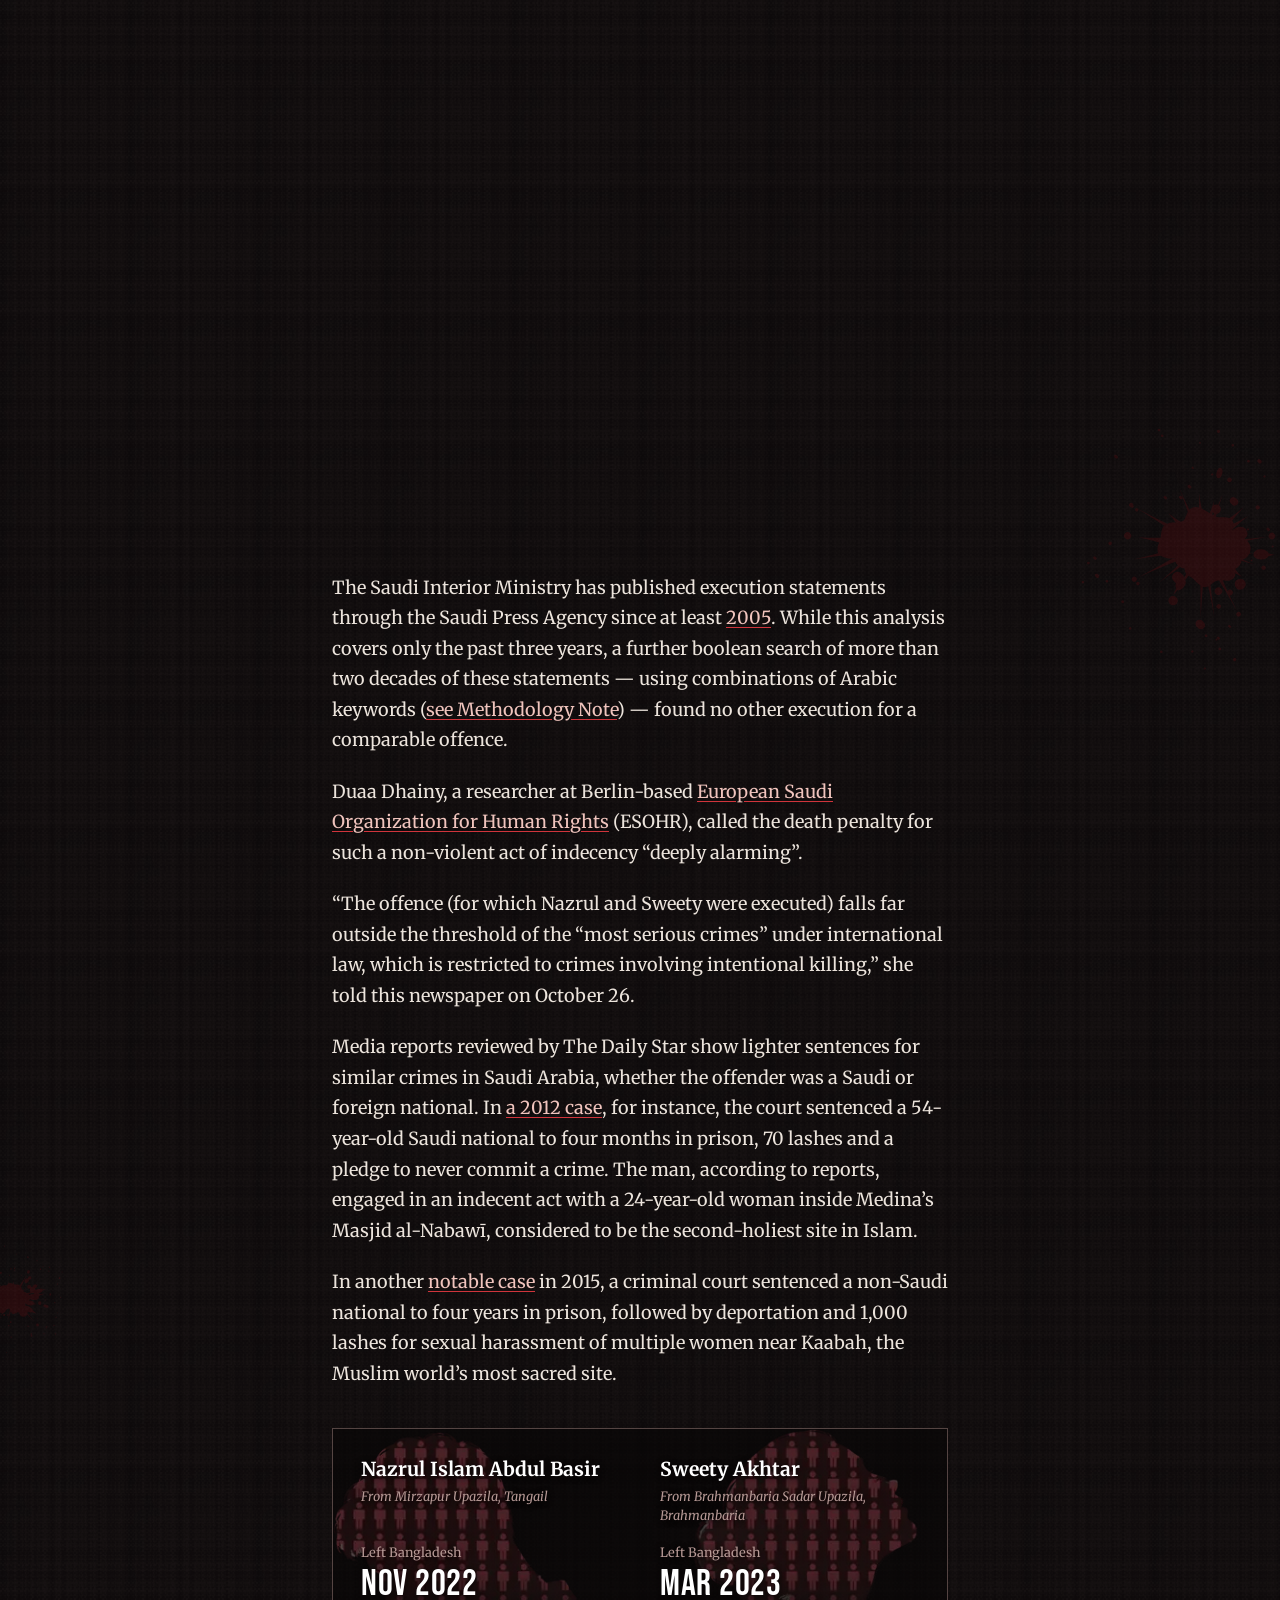
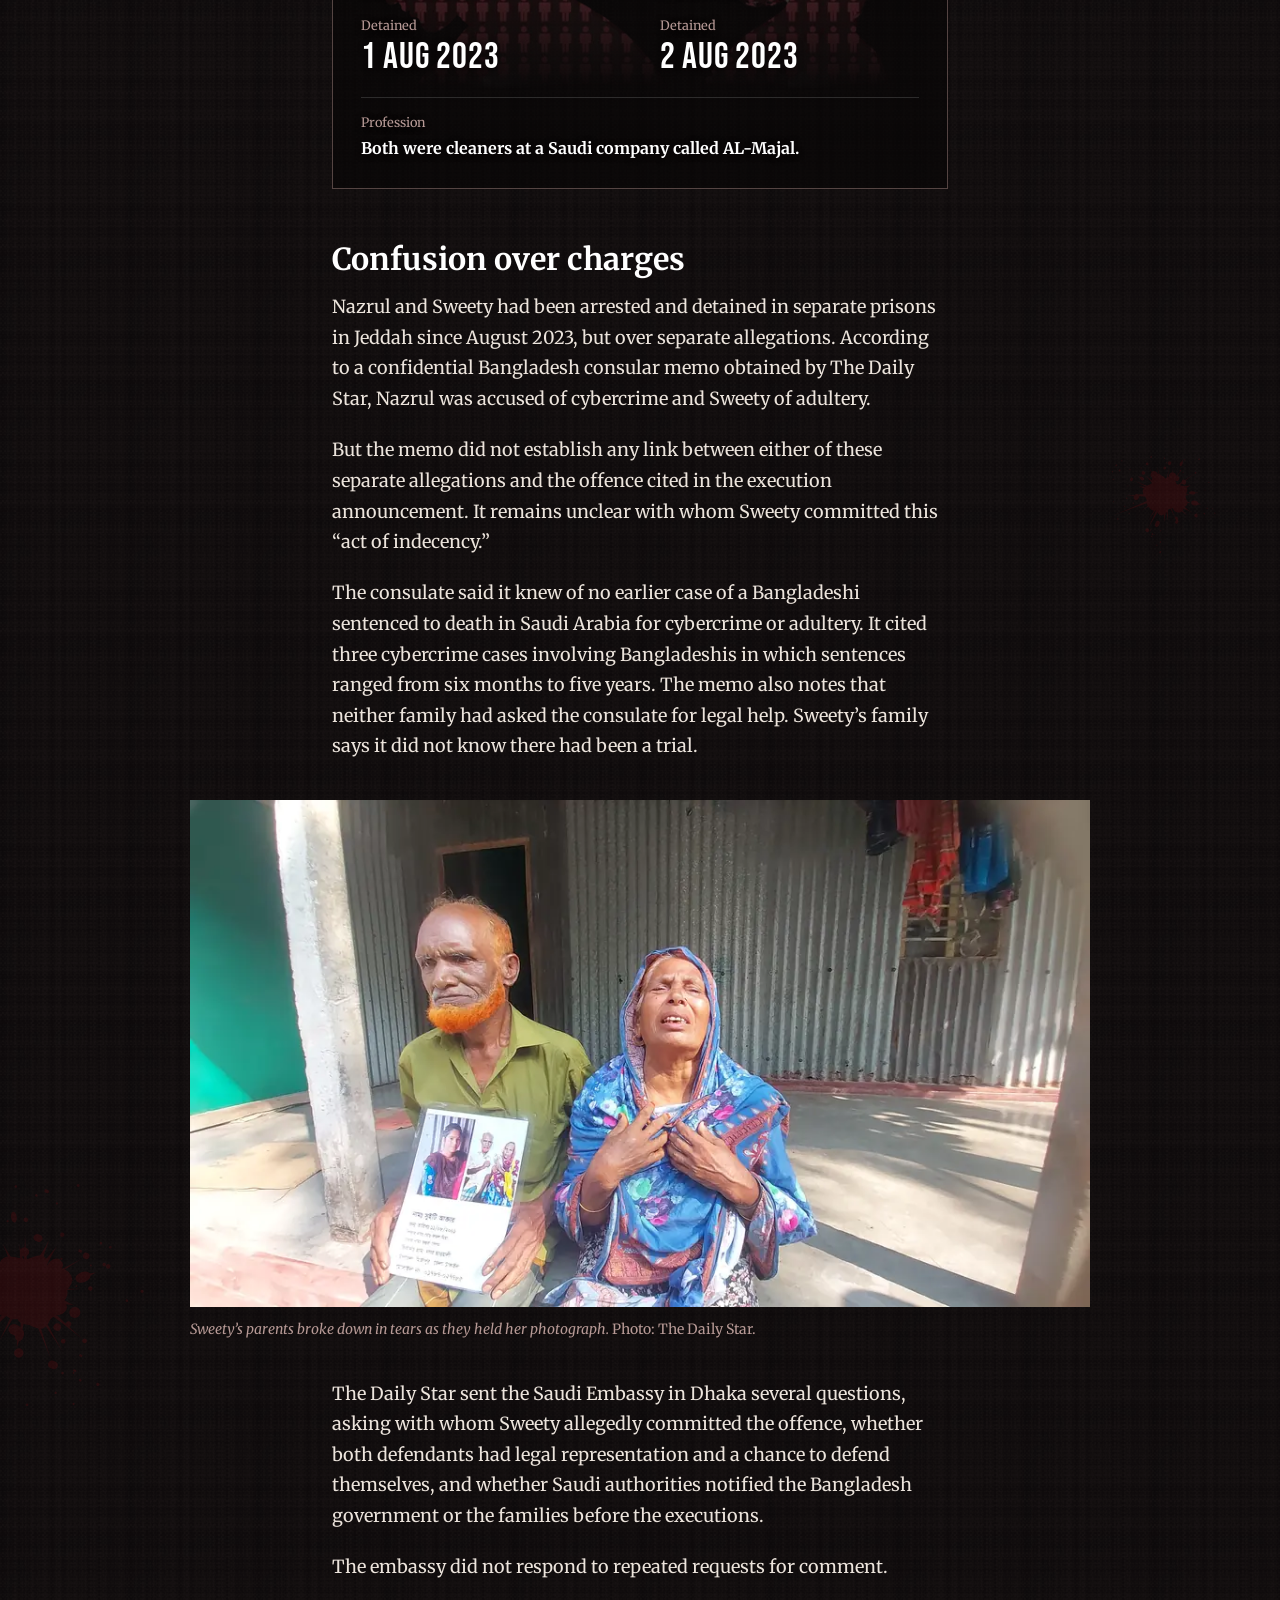
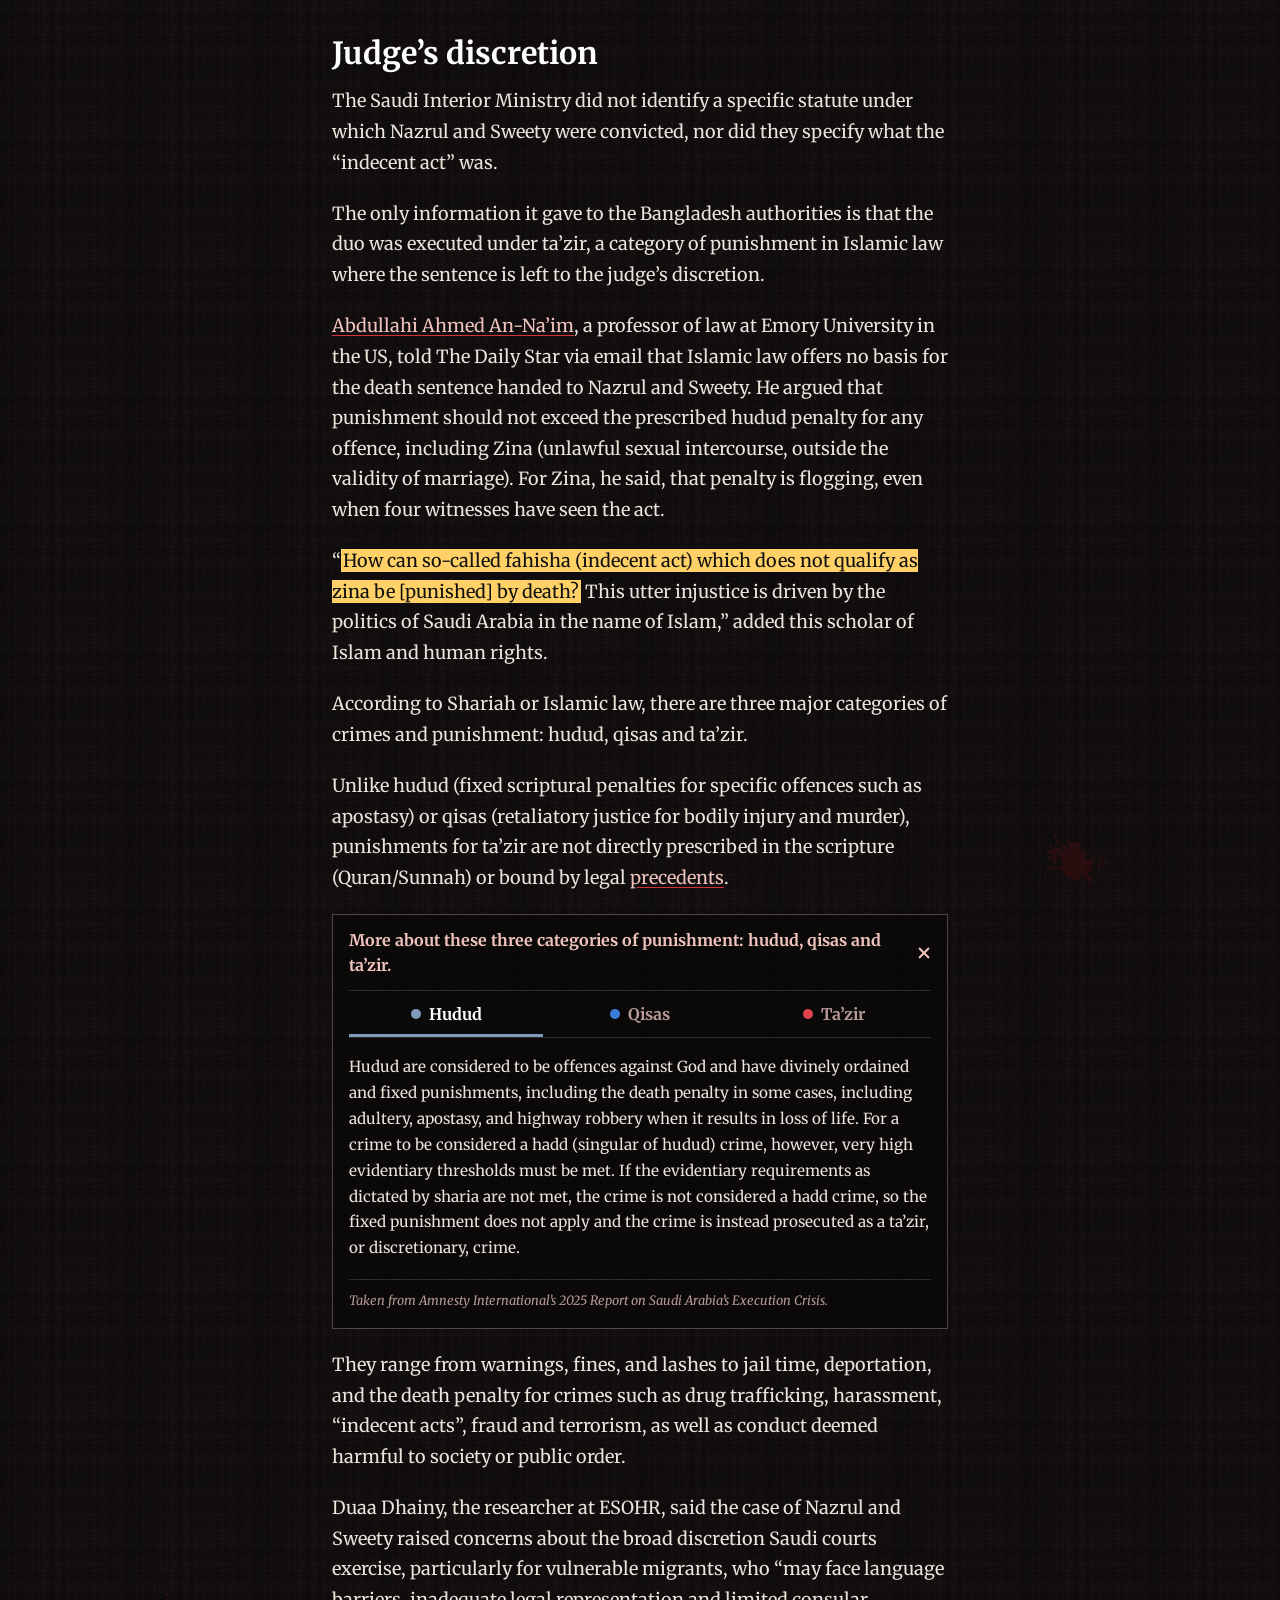
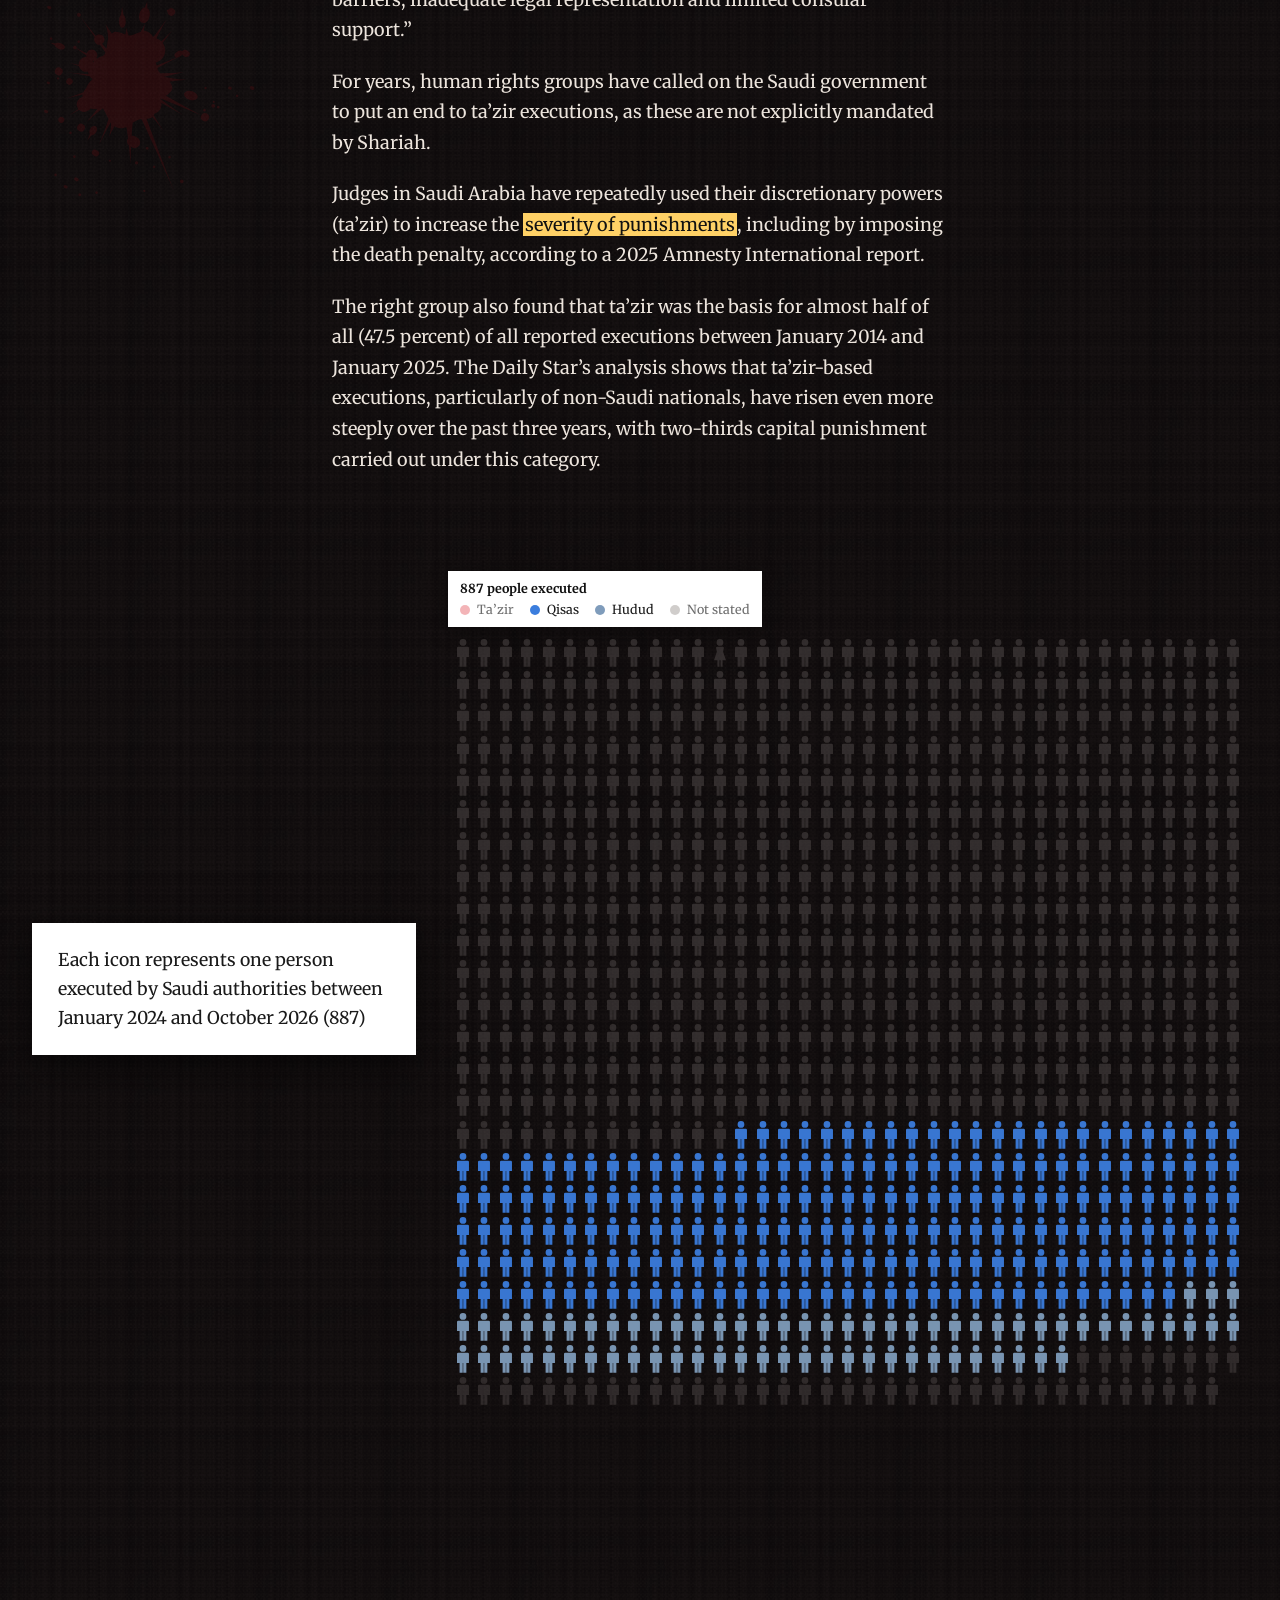
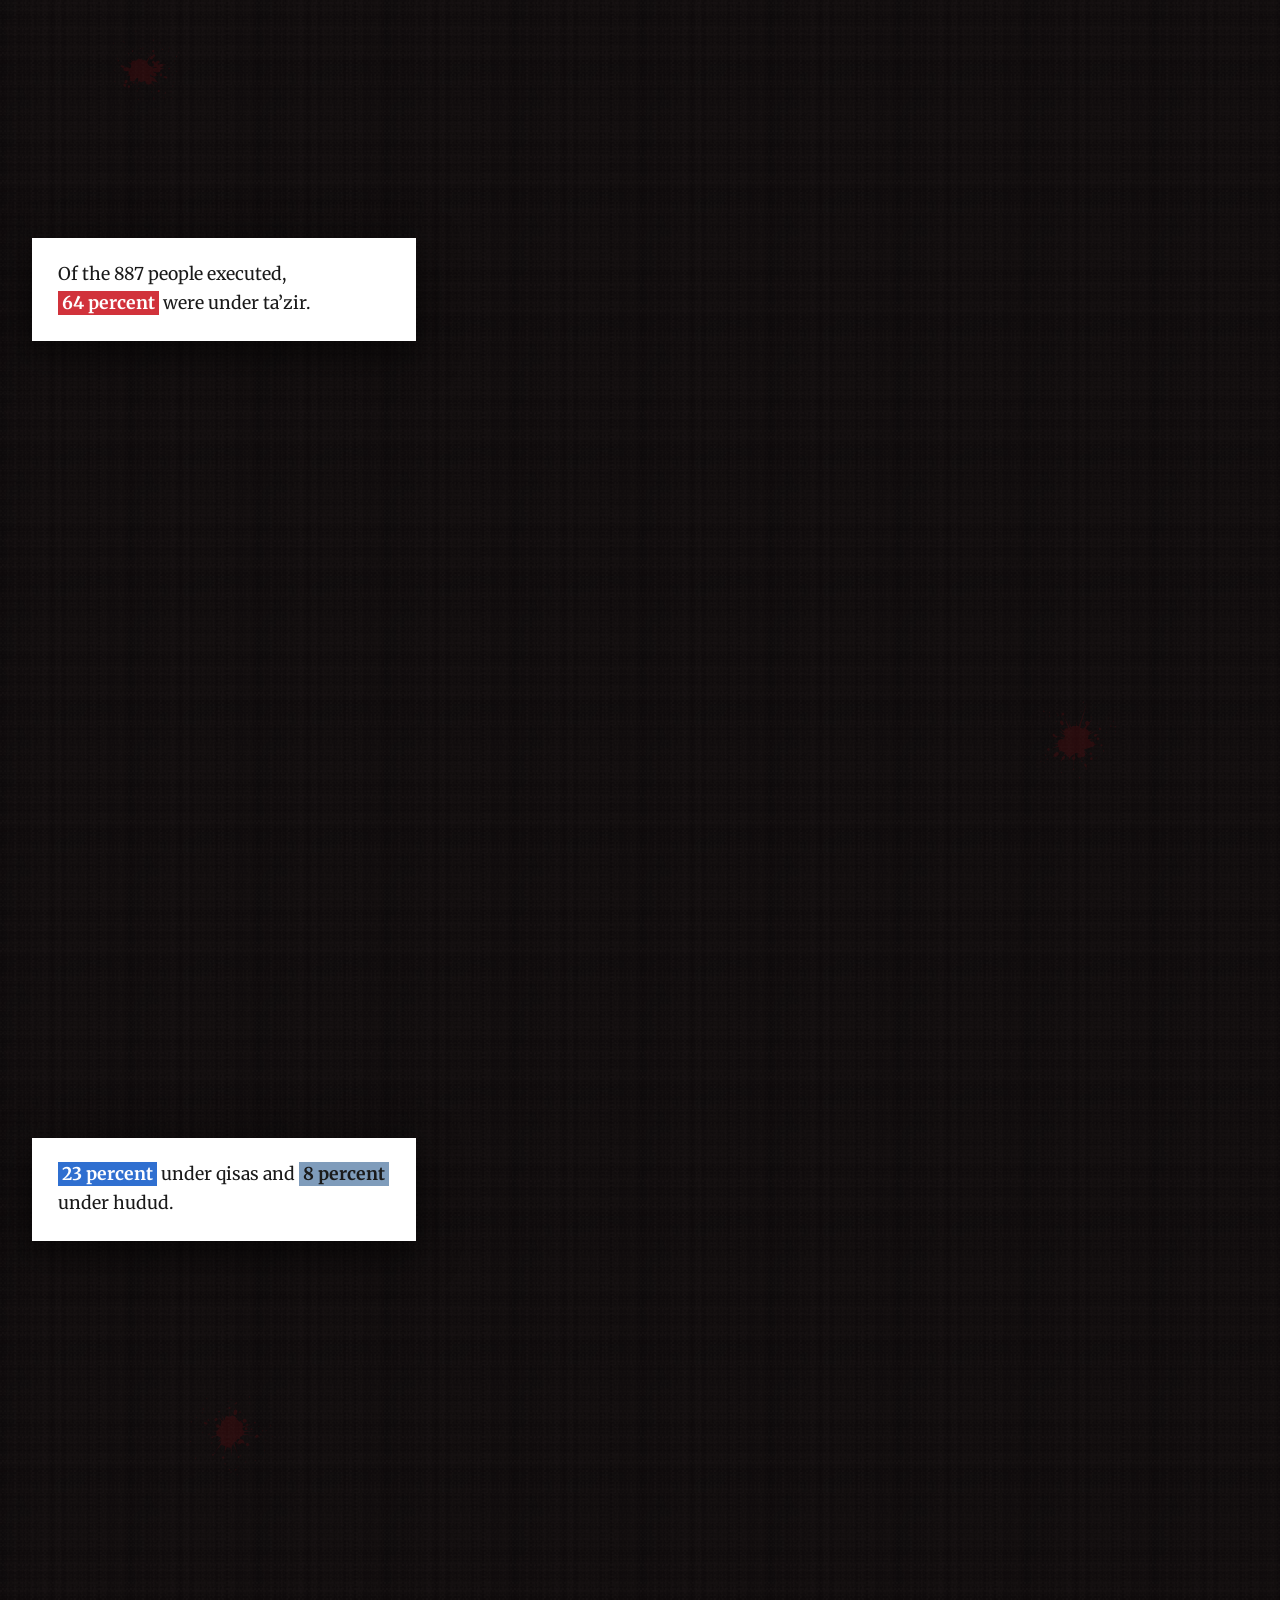
==== commit 4b4db51b: "Add files via upload" ====
--- a/index.html
+++ b/index.html
@@ -2798,7 +2798,7 @@
                seen in decades. The Kingdom executed 356 people in 2025, highest since at least 1990. As of October 20
                this year, Saudi Arabia has executed at least 186 people, according to an analysis of the Saudi Interior
                Ministry press statements.</p>
-            <p>Of the 887 executed in the last three years, 439 were foreign nationals from 17 countries.</p>
+            <p>Of the 887 executed in the last three years, 439 were foreign nationals from 25 countries.</p>
             <p>Nine out of 10 foreigners executed came from countries that the World Bank classifies as low- or
                lower-middle-income. Five nationalities made up 62 percent of them: Pakistanis (72), Ethiopians (70),
                Egyptians (47), Somalis (45) and Yemenis (39).</p>
@@ -2948,10 +2948,11 @@
                October 2025, the Philippines’ Department of Migrant Workers kept 10 in-house lawyers and 23 legal <a
                   href="https://tribune.net.ph/2025/10/06/ofw-death-row-cases-down-to-25#:~:text=10%20in%2Dhouse%20lawyers%20and%2023%20legal%20retainers%20in%20the%20Middle%20East%20and%20Gulf%20states."
                   target="_blank" rel="noopener">retainers</a> in the Middle East and Gulf states.</p>
-            <p>Just one day before Nazrul and Sweety were executed, Sri Lanka got its citizen <a
+            <p>Just one day before Nazrul and Sweety were executed, the Saudi Supreme Court set aside <a
                   href="https://www.bbc.com/news/articles/c6x2v0vn7r1do" target="_blank" rel="noopener">Anojan
-                  Sivarasa</a>’s death sentence set aside by Saudi Arabia’s Supreme Court, after weeks of diplomatic and
-               legal efforts that included sending a legal delegation to the kingdom.</p>
+                  Sivarasa</a>’s death sentence after weeks of diplomatic and legal efforts by Sri Lanka, including
+               sending a delegation to the kingdom.
+            </p>
             <p>The Bangladeshi consulate in Jeddah, however, learnt of Nazrul and Sweety’s executions only after media
                reported them.</p>
          </div>
